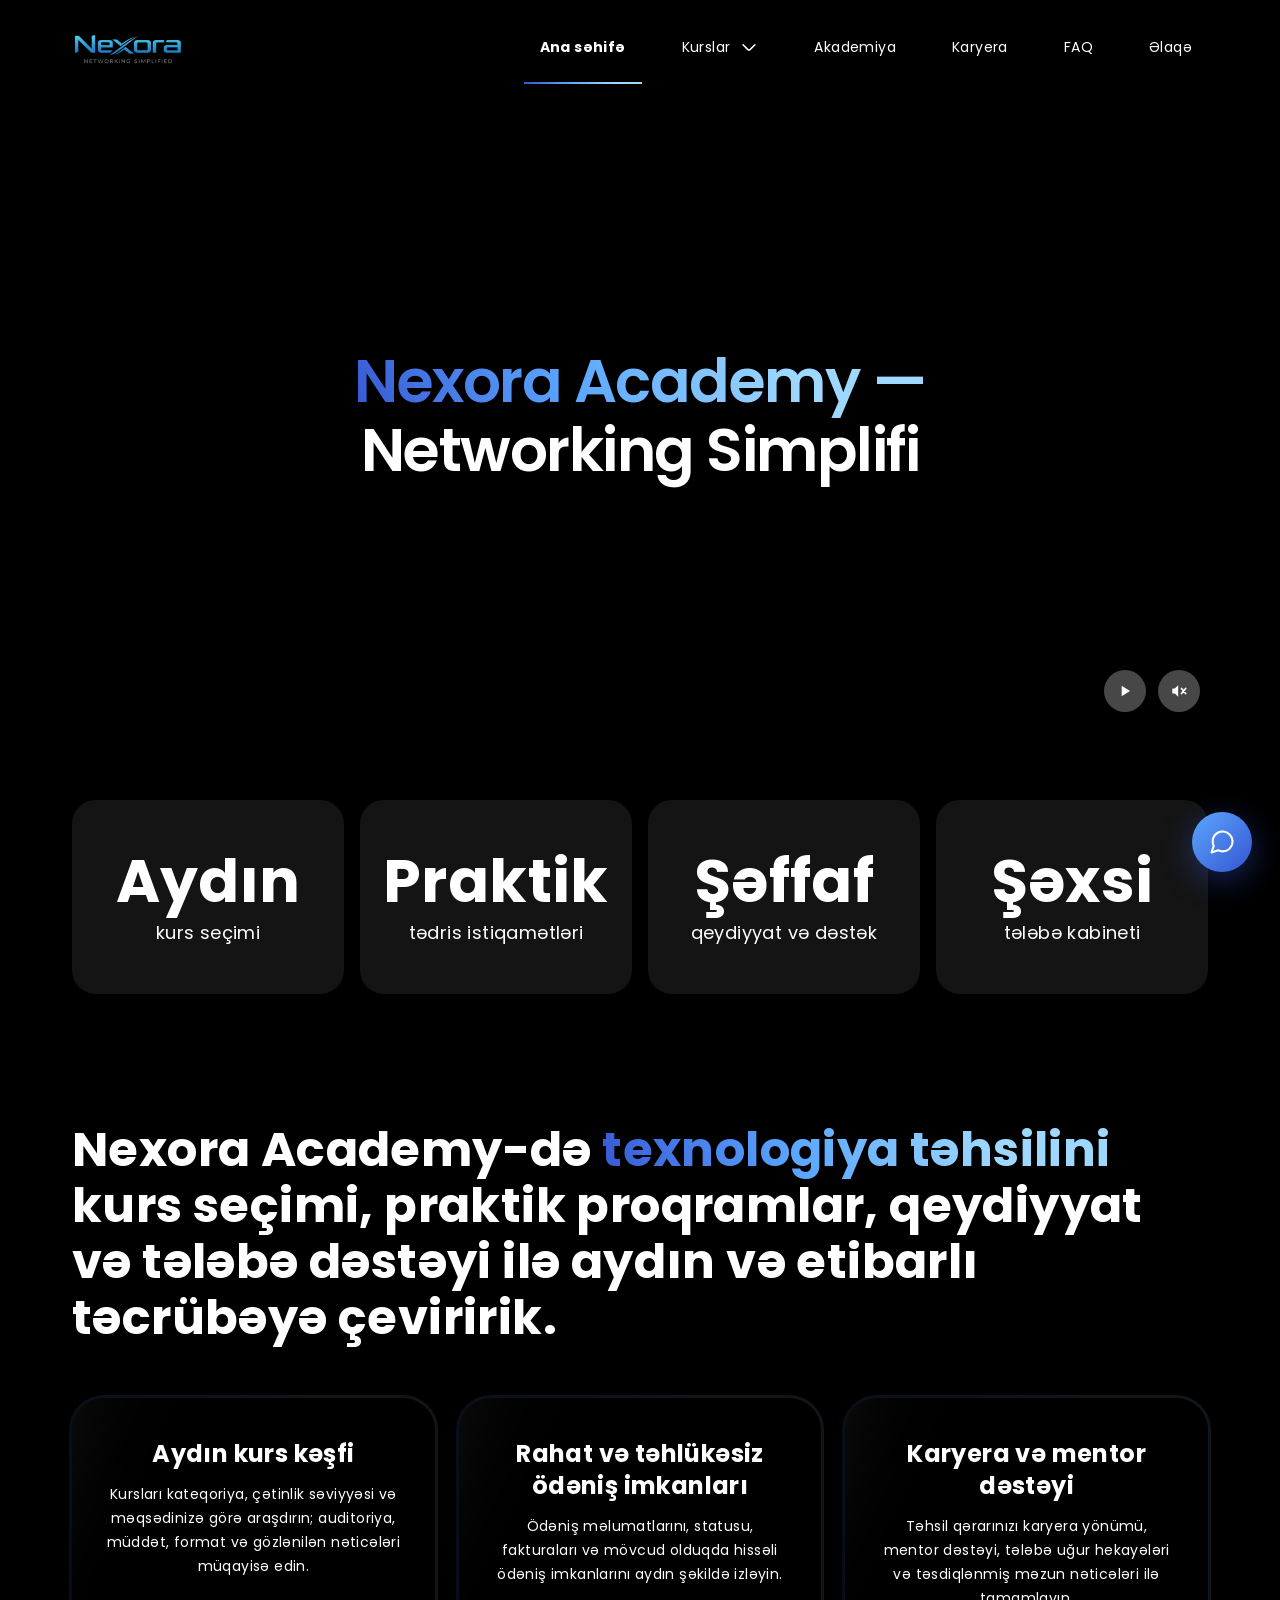
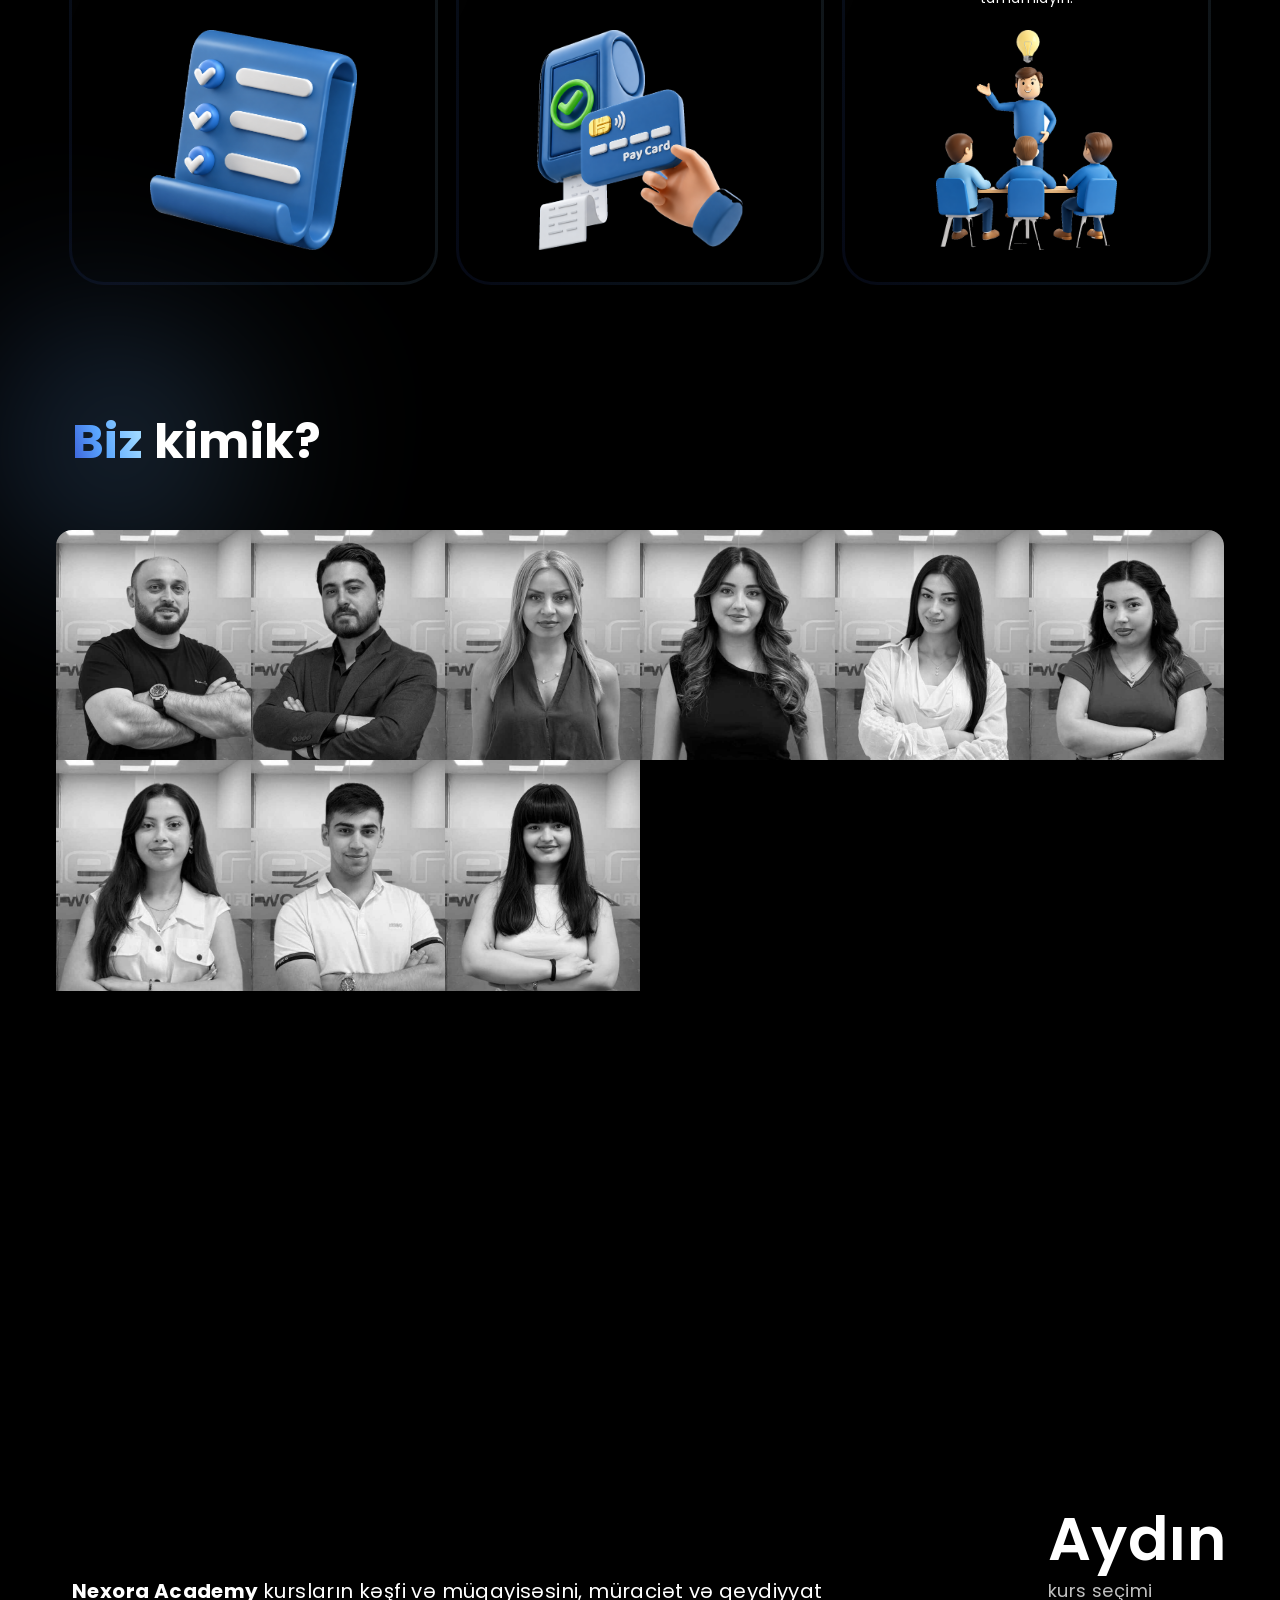
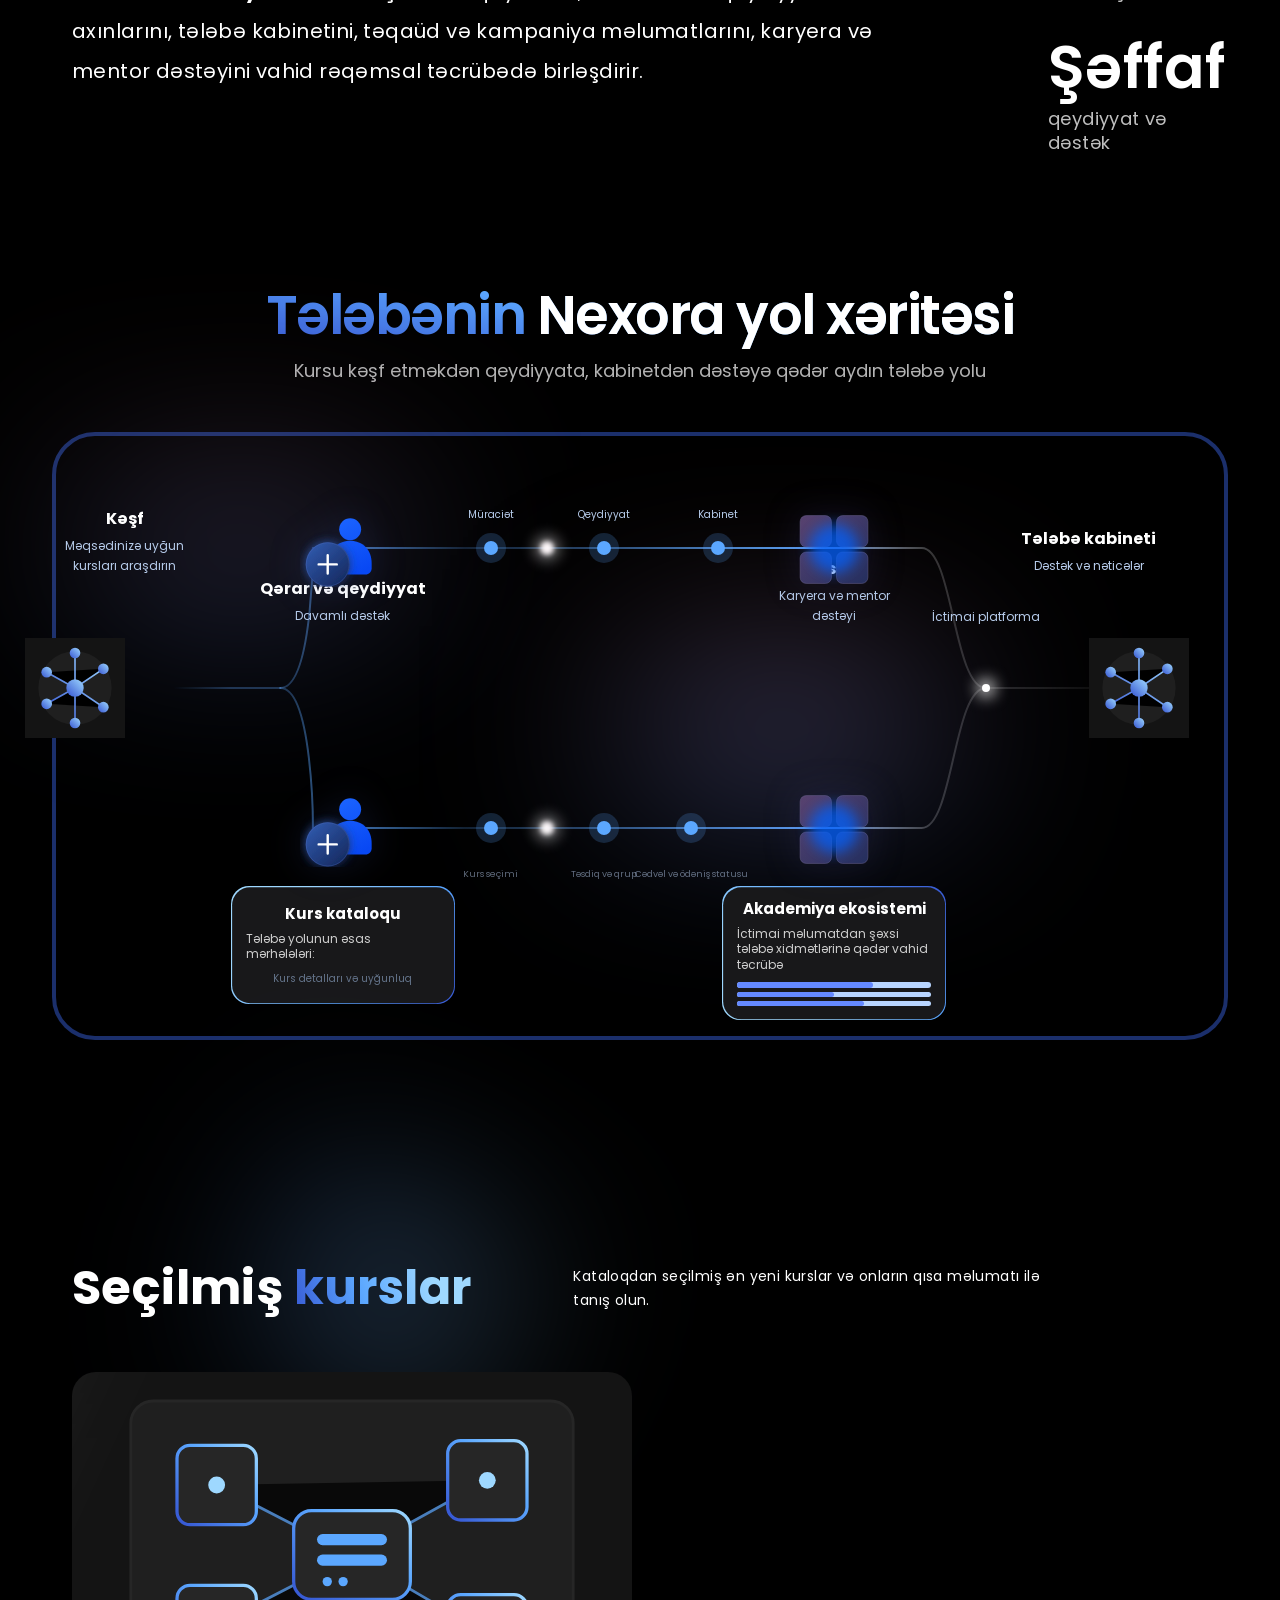
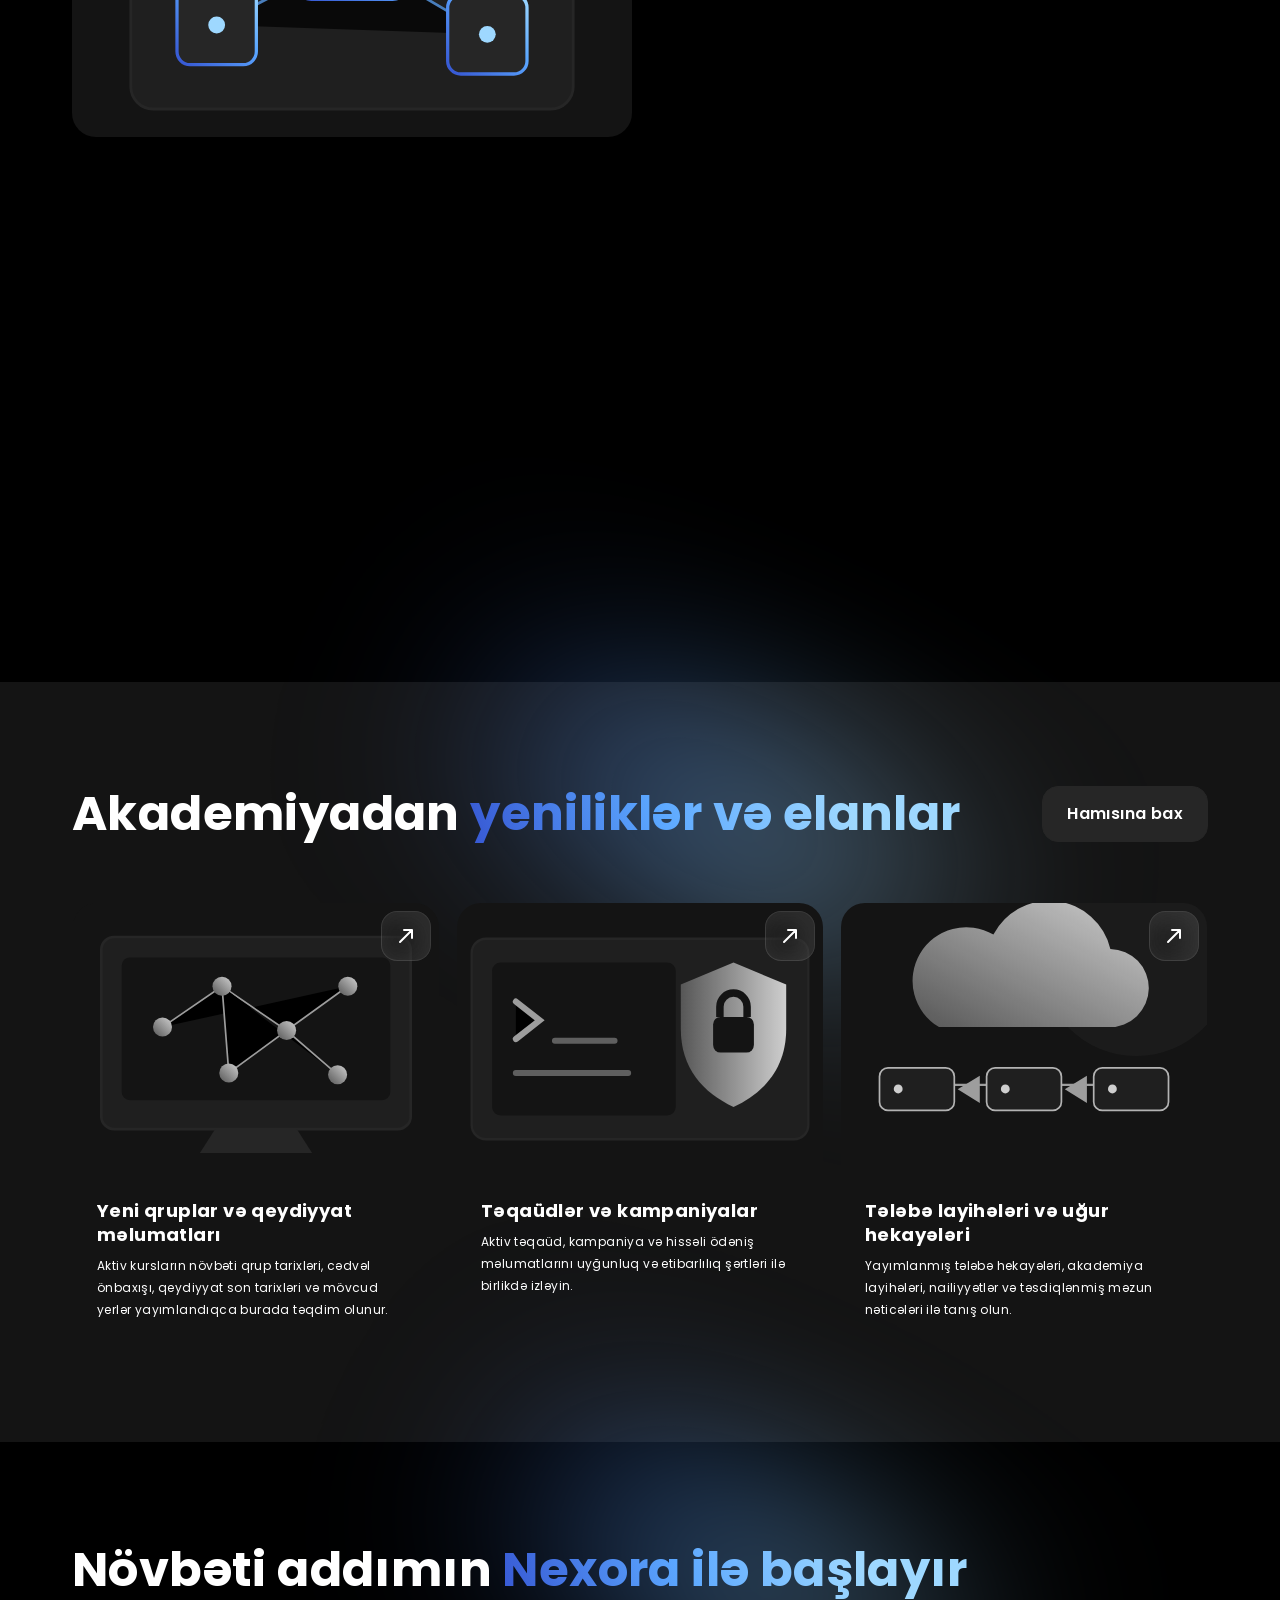
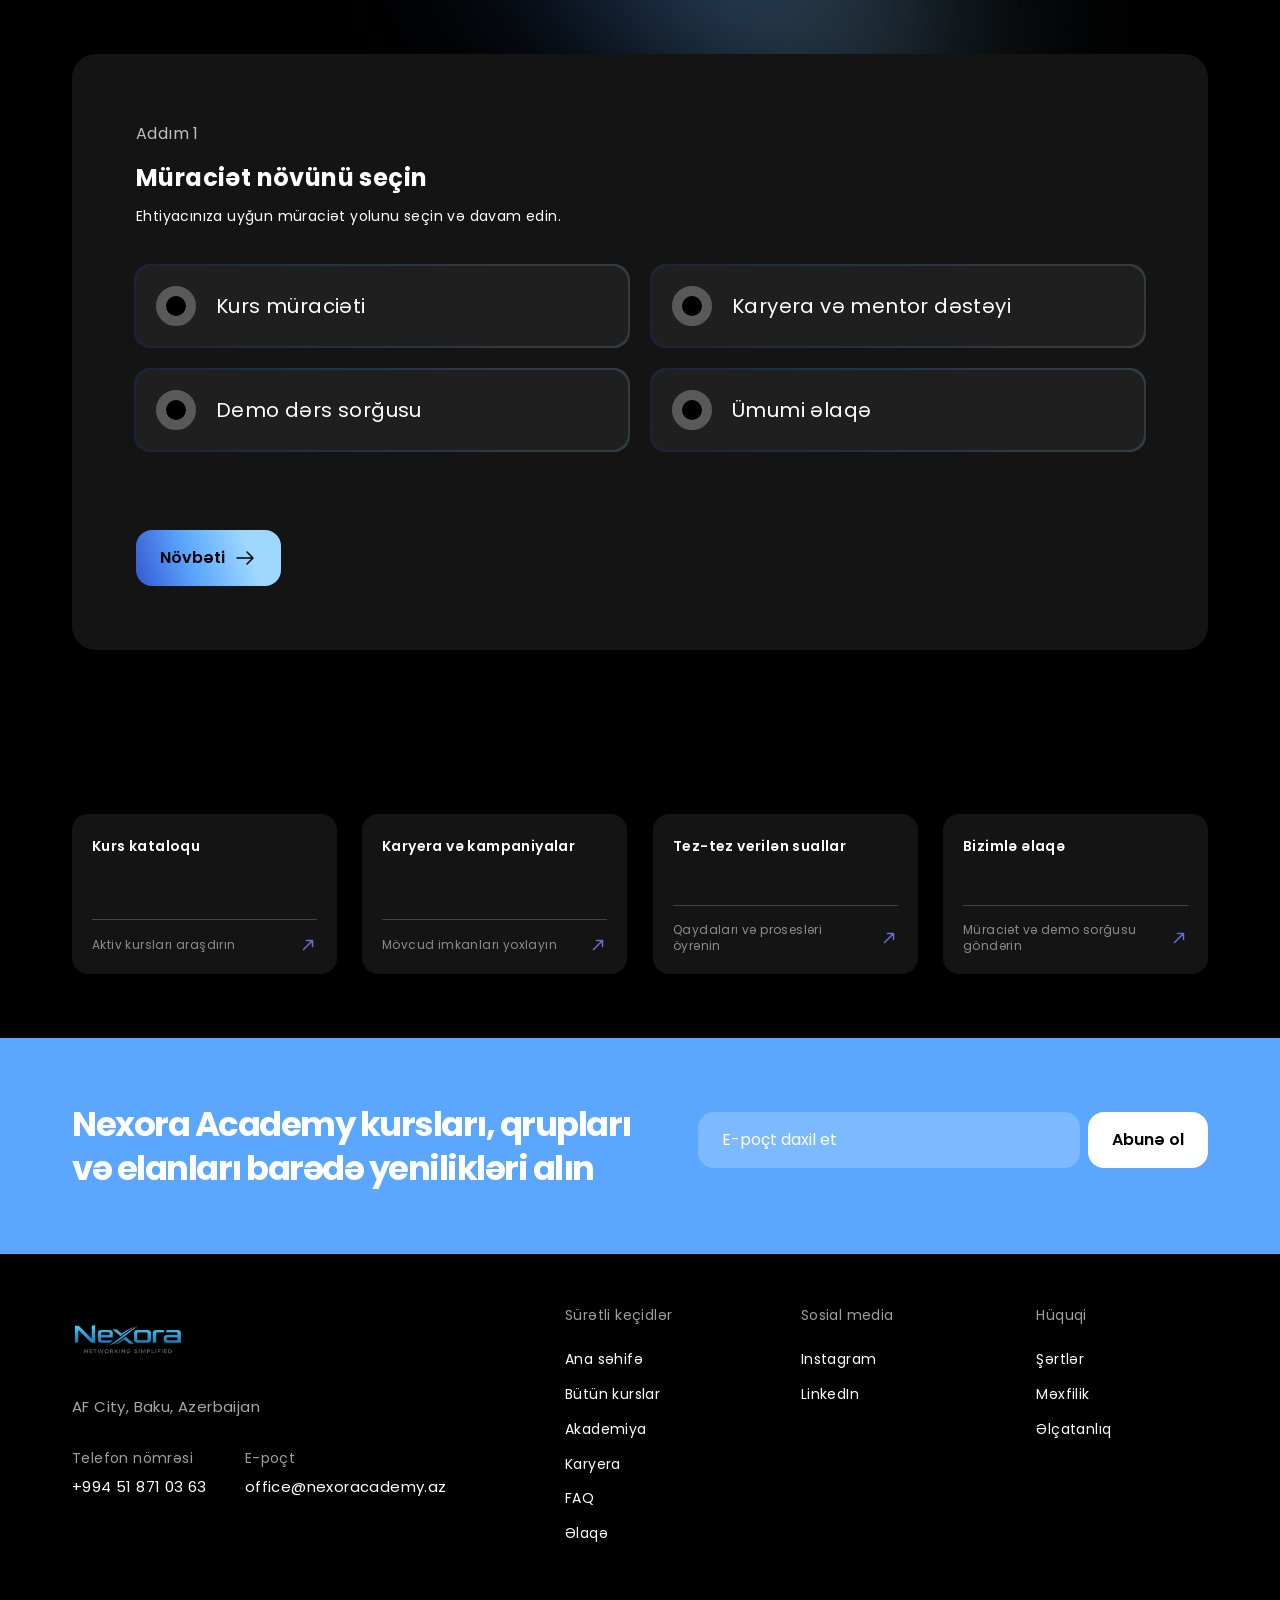
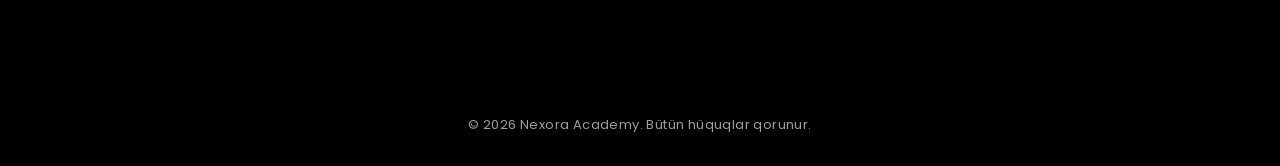
==== index.html @ b9732b47 "first push" ====
<!doctype html>
<html lang="az">
  <head>
    <link rel="preconnect" href="https://fonts.googleapis.com">
    <link rel="preconnect" href="https://fonts.gstatic.com" crossorigin>
    <link rel="icon" type="image/svg+xml" href="assets/logo.png">
    <meta charset="utf-8" />
    <meta name="viewport" content="width=device-width, initial-scale=1" />
    <meta name="description" content="" />
    <meta name="keywords" content="" />
    <title>Nexora Academy | Layihələr</title>
    <link rel="stylesheet" href="https://fonts.googleapis.com/css2?family=Poppins:wght@400;600;700;800;900&display=swap" />
    <link rel="stylesheet" href="style.css" />
    <script defer src="app.js"></script>
  </head>

  <body
    class="__variable_7fc4d2 antialiased"
    style="overflow: auto"
    data-page="home"
  >
    <noscript>Bu saytın işləməsi üçün JavaScript aktiv olmalıdır.</noscript>
    <div>
        <header class="Header_header__8yaFd">
        <div class="container">
        <div class="Header_header__content__5T2vO">
        <div class="Header_header__content__group__96cQG">
        <div class="Header_header__content__group__item__t0_4X">
        <a class="Header_header__logo__wY5vW" href="index.html">
        <img alt="Nexora Academy" data-nimg="1" decoding="async" height="52" loading="eager" src="assets/logo.png" style="color:transparent" width="107"/>
        </a>
        </div>
        </div>
        <div class="Header_header__content__group__96cQG">
        <div class="Header_header__content__group__item__t0_4X">
        <div class="Header_header__menu__QSH1x">
        <div class="Header_header__menu__body__cdNzt">
        <ul class="Header_header__menu__list__fvVyw">
        <li>
        <a class="Header_header__menu__link__i1AD1 Header_active__9DNVy" href="index.html">
        <span>
                      Ana səhifə
                     </span>
        </a>
        </li>
        <li>
        <div class="Header_header__menu__drowpdown__KnfZg">
        <a class="Header_header__menu__drowpdown__item__jIbqp" href="courses.html">
                      Bütün kurslar
                     </a>
        <a class="Header_header__menu__drowpdown__item__jIbqp" href="categories.html">Kurs kateqoriyaları</a>
        </div>
        <p class="Header_header__menu__link__i1AD1">
        <span>
                      Kurslar
                     </span>
        <span class="Header_header__menu__arrow__nvxph">
        <svg fill="none" height="18" viewbox="0 0 18 18" width="18" xmlns="http://www.w3.org/2000/svg">
        <path d="M14.9405 6.71252L10.0505 11.6025C9.47305 12.18 8.52805 12.18 7.95055 11.6025L3.06055 6.71252" stroke="white" stroke-linecap="round" stroke-linejoin="round" stroke-miterlimit="10" stroke-width="1.5">
        </path>
        </svg>
        </span>
        </p>
        </li>
        <li>
        <a class="Header_header__menu__link__i1AD1" href="academy.html">
        <span>
                      Akademiya
                     </span>
        </a>
        </li>
        <li>
        <a class="Header_header__menu__link__i1AD1" href="scholarships.html">
        <span>
                      Karyera
                     </span>
        </a>
        </li>
        <li>
        <a class="Header_header__menu__link__i1AD1" href="faq.html">
        <span>
                      FAQ
                     </span>
        </a>
        </li>
        <li>
        <a class="Header_header__menu__link__i1AD1" href="contact.html" rel="noopener noreferrer">
        <span>
                      Əlaqə
                     </span>
        </a>
        </li>
        
        </ul>
        </div>
        </div>
        <button class="ai-btn ai-btn--icon ai-btn--gray ai-btn--xs header__menu__btn d-lg-flex d-none" type="button">
        <svg class="" fill="none" height="24" viewbox="0 0 24 24" width="24" xmlns="http://www.w3.org/2000/svg">
        <path d="M22 8.27V4.23C22 2.64 21.36 2 19.77 2H15.73C14.14 2 13.5 2.64 13.5 4.23V8.27C13.5 9.86 14.14 10.5 15.73 10.5H19.77C21.36 10.5 22 9.86 22 8.27Z" stroke="white" stroke-linecap="round" stroke-linejoin="round" stroke-width="1.5">
        </path>
        <path d="M10.5 8.52V3.98C10.5 2.57 9.86 2 8.27 2H4.23C2.64 2 2 2.57 2 3.98V8.51C2 9.93 2.64 10.49 4.23 10.49H8.27C9.86 10.5 10.5 9.93 10.5 8.52Z" stroke="white" stroke-linecap="round" stroke-linejoin="round" stroke-width="1.5">
        </path>
        <path d="M10.5 19.77V15.73C10.5 14.14 9.86 13.5 8.27 13.5H4.23C2.64 13.5 2 14.14 2 15.73V19.77C2 21.36 2.64 22 4.23 22H8.27C9.86 22 10.5 21.36 10.5 19.77Z" stroke="white" stroke-linecap="round" stroke-linejoin="round" stroke-width="1.5">
        </path>
        <path d="M15 15.5H21" stroke="white" stroke-linecap="round" stroke-width="1.5">
        </path>
        <path d="M15 19.5H21" stroke="white" stroke-linecap="round" stroke-width="1.5">
        </path>
        </svg>
        </button>
        </div>
        </div>
        </div>
        </div>
        </header>
        <div class="HeaderMobile_header_mobile_menu__b38W_">
        <div class="HeaderMobile_header_mobile_menu__content__QXr0E">
        <div class="HeaderMobile_header_mobile_menu__title__N_ti5">
        <a class="HeaderMobile_header_mobile_menu__logo__V5ZUK" href="index.html">
        <img alt="Nexora Academy" data-nimg="1" decoding="async" height="52" loading="lazy" src="assets/logo.png" style="color:transparent" width="107"/>
        </a>
        <button class="ai-btn ai-btn--icon ai-btn--gray ai-btn--xs header__menu__btn d-lg-flex d-none" type="button">
        <svg class="" height="24" viewbox="0 0 24 24" width="24" xmlns="http://www.w3.org/2000/svg">
        <path d="M19.6108 6.39423C19.7449 6.26485 19.8519 6.11007 19.9255 5.93891C19.9991 5.76775 20.0379 5.58364 20.0396 5.39733C20.0413 5.21102 20.0059 5.02623 19.9354 4.85376C19.865 4.68128 19.7609 4.52456 19.6292 4.39275C19.4975 4.26094 19.3409 4.15668 19.1685 4.08604C18.996 4.01541 18.8113 3.97982 18.625 3.98135C18.4387 3.98288 18.2545 4.0215 18.0833 4.09496C17.9121 4.16842 17.7572 4.27524 17.6277 4.40919L12.0037 10.0313L6.38167 4.40919C6.25321 4.27133 6.09829 4.16076 5.92617 4.08407C5.75405 4.00737 5.56824 3.96614 5.37984 3.96281C5.19143 3.95949 5.00429 3.99415 4.82957 4.06472C4.65485 4.13529 4.49613 4.24033 4.36289 4.37358C4.22964 4.50682 4.1246 4.66553 4.05403 4.84025C3.98346 5.01498 3.9488 5.20212 3.95212 5.39053C3.95545 5.57893 3.99669 5.76474 4.07338 5.93686C4.15007 6.10898 4.26064 6.2639 4.39851 6.39236L10.0168 12.0163L4.39476 17.6384C4.14691 17.9044 4.01197 18.2562 4.01838 18.6197C4.0248 18.9832 4.17206 19.3301 4.42915 19.5871C4.68623 19.8442 5.03307 19.9915 5.39659 19.9979C5.76011 20.0043 6.11193 19.8694 6.37792 19.6215L12.0037 13.9995L17.6258 19.6234C17.8918 19.8713 18.2436 20.0062 18.6071 19.9998C18.9707 19.9934 19.3175 19.8461 19.5746 19.589C19.8317 19.3319 19.9789 18.9851 19.9854 18.6216C19.9918 18.2581 19.8568 17.9062 19.609 17.6402L13.9906 12.0163L19.6108 6.39423Z" fill="white">
        </path>
        </svg>
        </button>
        </div>
        <div class="HeaderMobile_header__menu__body__mobile__Qr4AK">
        <div class="HeaderMobile_menu__accordion__a4KMH">
        <div class="HeaderMobile_menu__accordion__item__lNOEz">
        <div class="HeaderMobile_menu__accordion__item__header__tKY8U">
        <a class="HeaderMobile_menu__accordion__item__header__title__m4g5z" href="index.html">
                  Ana səhifə
                 </a>
        </div>
        </div>
        <div class="HeaderMobile_divider__RUyAL">
        </div>
        <button class="HeaderMobile_menu__accordion__item__lNOEz" type="button">
        <div class="HeaderMobile_menu__accordion__item__header__tKY8U">
        <p class="HeaderMobile_menu__accordion__item__header__title__m4g5z">
                  Kurslar
                 </p>
        <span class="HeaderMobile_menu__accordion__item__header__icon__Zy71M">
        <svg class="" height="24" viewbox="0 0 24 24" width="24" xmlns="http://www.w3.org/2000/svg">
        <path clip-rule="evenodd" d="M16.631 11.1054C16.8673 11.3418 17.0001 11.6625 17.0001 11.9968C17.0001 12.3311 16.8673 12.6517 16.631 12.8882L9.49852 20.0206C9.38221 20.1411 9.24309 20.2371 9.08926 20.3032C8.93544 20.3693 8.76999 20.404 8.60258 20.4055C8.43517 20.407 8.26915 20.3751 8.1142 20.3117C7.95925 20.2483 7.81848 20.1546 7.7001 20.0363C7.58171 19.9179 7.48809 19.7771 7.4247 19.6222C7.3613 19.4672 7.3294 19.3012 7.33086 19.1338C7.33231 18.9664 7.36709 18.8009 7.43317 18.6471C7.49925 18.4933 7.5953 18.3541 7.71572 18.2378L13.9568 11.9968L7.71572 5.75574C7.48605 5.51795 7.35897 5.19946 7.36184 4.86888C7.36472 4.5383 7.49732 4.22207 7.73108 3.9883C7.96485 3.75454 8.28108 3.62194 8.61166 3.61907C8.94224 3.61619 9.26073 3.74328 9.49852 3.97294L16.631 11.1054Z" fill="white" fill-rule="evenodd">
        </path>
        </svg>
        </span>
        </div>
        <div class="HeaderMobile_menu__accordion__item__body__yE0mi">
        <a href="courses.html">
                  Bütün kurslar
                 </a>
        <a href="categories.html">Kurs kateqoriyaları</a>
        </div>
        </button>
        <div class="HeaderMobile_divider__RUyAL">
        </div>
        <div class="HeaderMobile_menu__accordion__item__lNOEz">
        <div class="HeaderMobile_menu__accordion__item__header__tKY8U">
        <a class="HeaderMobile_menu__accordion__item__header__title__m4g5z" href="academy.html">
                  Akademiya
                 </a>
        </div>
        </div>
        <div class="HeaderMobile_divider__RUyAL">
        </div>
        <div class="HeaderMobile_menu__accordion__item__lNOEz">
        <div class="HeaderMobile_menu__accordion__item__header__tKY8U">
        <a class="HeaderMobile_menu__accordion__item__header__title__m4g5z" href="scholarships.html">
                  Karyera
                 </a>
        </div>
        </div>
        <div class="HeaderMobile_divider__RUyAL">
        </div>
        <div class="HeaderMobile_menu__accordion__item__lNOEz">
        <div class="HeaderMobile_menu__accordion__item__header__tKY8U">
        <a class="HeaderMobile_menu__accordion__item__header__title__m4g5z" href="faq.html">
                  FAQ
                 </a>
        </div>
        </div>
        <div class="HeaderMobile_divider__RUyAL">
        </div>
        <div class="HeaderMobile_menu__accordion__item__lNOEz">
        <div class="HeaderMobile_menu__accordion__item__header__tKY8U">
        <a class="HeaderMobile_menu__accordion__item__header__title__m4g5z" href="contact.html" rel="noopener noreferrer">
                  Əlaqə
                 </a>
        </div>
        </div>
        <div class="HeaderMobile_divider__RUyAL">
        </div>
        
        </div>
        </div>
        <div class="HeaderMobile_header_mobile_menu__footer___wEiC">
        <ul class="SocialMediaList_socialList__BZJJ2">
        
        
        <li>
        <a href="privacy.html" rel="noopener noreferrer" target="_blank">
        <div>
        <svg class="" fill="white" height="16" viewbox="0 0 24 25" width="16" xmlns="http://www.w3.org/2000/svg">
        <rect fill="#454545" height="24" rx="5" width="24" y="0.0371094">
        </rect>
        <path d="M13.0281 2.00073C14.1535 2.00259 14.7238 2.00855 15.2166 2.02322L15.4107 2.02956C15.6349 2.03753 15.8561 2.04753 16.1228 2.06003C17.1869 2.1092 17.9128 2.27753 18.5503 2.52503C19.2094 2.7792 19.7661 3.12253 20.3219 3.67837C20.8769 4.2342 21.2203 4.79253 21.4753 5.45003C21.7219 6.0867 21.8903 6.81337 21.9403 7.87753C21.9522 8.1442 21.9618 8.3654 21.9697 8.58964L21.976 8.78373C21.9906 9.27647 21.9973 9.84686 21.9994 10.9723L22.0002 11.7179C22.0003 11.809 22.0003 11.903 22.0003 12L22.0002 12.2821L21.9996 13.0278C21.9977 14.1532 21.9918 14.7236 21.9771 15.2163L21.9707 15.4104C21.9628 15.6347 21.9528 15.8559 21.9403 16.1225C21.8911 17.1867 21.7219 17.9125 21.4753 18.55C21.2211 19.2092 20.8769 19.7659 20.3219 20.3217C19.7661 20.8767 19.2069 21.22 18.5503 21.475C17.9128 21.7217 17.1869 21.89 16.1228 21.94C15.8561 21.9519 15.6349 21.9616 15.4107 21.9694L15.2166 21.9757C14.7238 21.9904 14.1535 21.997 13.0281 21.9992L12.2824 22C12.1913 22 12.0973 22 12.0003 22L11.7182 22L10.9725 21.9993C9.8471 21.9975 9.27672 21.9915 8.78397 21.9768L8.58989 21.9705C8.36564 21.9625 8.14444 21.9525 7.87778 21.94C6.81361 21.8909 6.08861 21.7217 5.45028 21.475C4.79194 21.2209 4.23444 20.8767 3.67861 20.3217C3.12278 19.7659 2.78028 19.2067 2.52528 18.55C2.27778 17.9125 2.11028 17.1867 2.06028 16.1225C2.0484 15.8559 2.03871 15.6347 2.03086 15.4104L2.02457 15.2163C2.00994 14.7236 2.00327 14.1532 2.00111 13.0278L2.00098 10.9723C2.00284 9.84686 2.00879 9.27647 2.02346 8.78373L2.02981 8.58964C2.03778 8.3654 2.04778 8.1442 2.06028 7.87753C2.10944 6.81253 2.27778 6.08753 2.52528 5.45003C2.77944 4.7917 3.12278 4.2342 3.67861 3.67837C4.23444 3.12253 4.79278 2.78003 5.45028 2.52503C6.08778 2.27753 6.81278 2.11003 7.87778 2.06003C8.14444 2.04816 8.36564 2.03847 8.58989 2.03062L8.78397 2.02433C9.27672 2.00969 9.8471 2.00302 10.9725 2.00086L13.0281 2.00073ZM12.0003 7.00003C9.23738 7.00003 7.00028 9.23956 7.00028 12C7.00028 14.7629 9.23981 17 12.0003 17C14.7632 17 17.0003 14.7605 17.0003 12C17.0003 9.23713 14.7607 7.00003 12.0003 7.00003ZM12.0003 9.00003C13.6572 9.00003 15.0003 10.3427 15.0003 12C15.0003 13.6569 13.6576 15 12.0003 15C10.3434 15 9.00028 13.6574 9.00028 12C9.00028 10.3431 10.3429 9.00003 12.0003 9.00003ZM17.2503 5.50003C16.561 5.50003 16.0003 6.05994 16.0003 6.74918C16.0003 7.43843 16.5602 7.9992 17.2503 7.9992C17.9395 7.9992 18.5003 7.4393 18.5003 6.74918C18.5003 6.05994 17.9386 5.49917 17.2503 5.50003Z">
        </path>
        </svg>
        </div>
        <span>
                  Məxfilik
                 </span>
        </a>
        </li>
        <li>
        <a href="terms.html" rel="noopener noreferrer" target="_blank">
        <div>
        <svg class="" fill="white" height="16" viewbox="0 0 24 24" width="16" xmlns="http://www.w3.org/2000/svg">
        <rect fill="#454545" height="24" rx="5" width="24" y="0.0371094">
        </rect>
        <path d="M6.94048 4.99993C6.94011 5.81424 6.44608 6.54702 5.69134 6.85273C4.9366 7.15845 4.07187 6.97605 3.5049 6.39155C2.93793 5.80704 2.78195 4.93715 3.1105 4.19207C3.43906 3.44699 4.18654 2.9755 5.00048 2.99993C6.08155 3.03238 6.94097 3.91837 6.94048 4.99993ZM7.00048 8.47993H3.00048V20.9999H7.00048V8.47993ZM13.3205 8.47993H9.34048V20.9999H13.2805V14.4299C13.2805 10.7699 18.0505 10.4299 18.0505 14.4299V20.9999H22.0005V13.0699C22.0005 6.89993 14.9405 7.12993 13.2805 10.1599L13.3205 8.47993Z">
        </path>
        </svg>
        </div>
        <span>
                  Şərtlər
                 </span>
        </a>
        </li>
        <li>
        <a href="accessibility.html" rel="noopener noreferrer" target="_blank">
        <div>
        <svg class="" fill="white" height="16" viewbox="0 0 24 24" width="16" xmlns="http://www.w3.org/2000/svg">
        <rect fill="#454545" height="24" rx="5" width="24">
        </rect>
        <path d="M12.2439 4C12.778 4.00294 14.1143 4.01586 15.5341 4.07273L16.0375 4.09468C17.467 4.16236 18.8953 4.27798 19.6037 4.4755C20.5486 4.74095 21.2913 5.5155 21.5423 6.49732C21.942 8.05641 21.992 11.0994 21.9982 11.8358L21.9991 11.9884V12.0099L21.9982 12.1625C21.992 12.8989 21.942 15.9419 21.5423 17.501C21.2878 18.4864 20.5451 19.261 19.6037 19.5228C18.8953 19.7203 17.467 19.8359 16.0375 19.9036L15.5341 19.9255C14.1143 19.9824 12.778 19.9953 12.2439 19.9983L12.0095 19.9991H11.9887L11.7545 19.9983C10.6241 19.9921 5.89772 19.941 4.39451 19.5228C3.4496 19.2573 2.70692 18.4828 2.45587 17.501C2.0562 15.9419 2.00624 12.8989 2 12.1625V11.8358C2.00624 11.0994 2.0562 8.05641 2.45587 6.49732C2.7104 5.51186 3.45308 4.73732 4.39451 4.4755C5.89772 4.05723 10.6241 4.00622 11.7545 4H12.2439ZM9.99911 8.49914V15.4991L15.9991 11.9991L9.99911 8.49914Z" fill="white">
        </path>
        </svg>
        </div>
        <span>
                  Əlçatanlıq
                 </span>
        </a>
        </li>
        </ul>
        </div>
        </div>
        </div>
        </div>
        <!--$-->
      <main>
        <section class="HeroSection_heroSection__FTiId">
          <div class="container-fluid">
            <div class="">
              <div class="HeroSection_aiWelcome__UeQ8P">
                <div class="HeroSection_media__N5B1Y">
                  <video
                    autoplay=""
                    class="HeroSection_video__GVdk5"
                    loop=""
                    muted=""
                    playsinline=""
                    preload="metadata"
                  >
                    <source src="assets/heroVideo.mp4" type="video/mp4" />
                  </video>
                  <div class="HeroSection_overlay__BP4PJ"></div>
                  <div class="HeroSection_controls__baKtU">
                    <button
                      aria-label="oynat / dayandır"
                      class="HeroSection_controlsItem__LHLpm"
                      data-hero-control="playback"
                      type="button"
                    >
                      <svg class="" fill="#000000" viewbox="0 0 24 24">
                        <path
                          d="M8 5V19M16 5V19"
                          stroke="white"
                          stroke-linecap="round"
                          stroke-width="2"
                        ></path>
                      </svg>
                    </button>
                    <button
                      aria-label="səsi aç / səsi bağla"
                      class="HeroSection_controlsItem__LHLpm"
                      data-hero-control="sound"
                      type="button"
                    >
                      <svg
                        class=""
                        height="20"
                        viewbox="0 0 20 20"
                        width="20"
                        xmlns="http://www.w3.org/2000/svg"
                      >
                        <path
                          d="M15 13.9584C14.8667 13.9584 14.7416 13.9167 14.625 13.8334C14.35 13.625 14.2917 13.2334 14.5 12.9584C15.55 11.5584 15.775 9.70002 15.1 8.09169C14.9667 7.77502 15.1167 7.40835 15.4333 7.27502C15.75 7.14169 16.1166 7.29169 16.25 7.60835C17.1 9.62502 16.8083 11.9667 15.5 13.7167C15.375 13.875 15.1916 13.9584 15 13.9584Z"
                          fill="white"
                        ></path>
                        <path
                          d="M16.525 16.0417C16.3917 16.0417 16.2667 16 16.15 15.9167C15.875 15.7083 15.8167 15.3167 16.025 15.0417C17.8083 12.6666 18.2 9.48332 17.05 6.74165C16.9167 6.42498 17.0667 6.05832 17.3833 5.92498C17.7 5.79165 18.0667 5.94165 18.2 6.25832C19.525 9.40832 19.075 13.0583 17.025 15.7917C16.9083 15.9583 16.7167 16.0417 16.525 16.0417Z"
                          fill="white"
                        ></path>
                        <path
                          d="M11.7 10.8C12.225 10.275 13.125 10.65 13.125 11.3917V13.8333C13.125 15.2667 12.6083 16.3417 11.6833 16.8583C11.3083 17.0667 10.8917 17.1667 10.4583 17.1667C9.79165 17.1667 9.07498 16.9417 8.34165 16.4833L7.80832 16.15C7.35832 15.8667 7.28332 15.2333 7.65832 14.8583L11.7 10.8Z"
                          fill="white"
                        ></path>
                        <path
                          d="M18.1417 1.85834C17.8917 1.60834 17.4834 1.60834 17.2334 1.85834L13.1084 5.98334C13.0584 4.65 12.5584 3.65 11.675 3.15834C10.7417 2.64167 9.55002 2.775 8.33335 3.53334L5.90835 5.05C5.74169 5.15 5.55002 5.20834 5.35835 5.20834H4.58335H4.16669C2.15002 5.20834 1.04169 6.31667 1.04169 8.33334V11.6667C1.04169 13.6833 2.15002 14.7917 4.16669 14.7917H4.30002L1.85002 17.2417C1.60002 17.4917 1.60002 17.9 1.85002 18.15C1.98335 18.2667 2.14169 18.3333 2.30835 18.3333C2.47502 18.3333 2.63335 18.2667 2.75835 18.1417L18.1417 2.75834C18.4 2.50834 18.4 2.10834 18.1417 1.85834Z"
                          fill="white"
                        ></path>
                      </svg>
                    </button>
                  </div>
                </div>
                <div class="HeroSection_content__06Wsp">
                  <h1 class="HeroSection_content__title__Wr5gI">
                    <span> Nexora Academy — </span>
                    <span> Networking Simplified </span>
                  </h1>
                </div>
              </div>
            </div>
          </div>
        </section>
        <section class="section section--stats">
          <div class="container">
            <div class="section__content">
              <div class="section__body">
                <div class="StatisticSection_ai-stats__vVDkK">
                  <div class="StatisticSection_ai-stats__item__npZK5">
                    <div
                      class="StatisticSection_ai-stats__item__content__UncaO"
                    >
                      <span
                        class="StatisticSection_ai-stats__item__count__lVNUN"
                      >
                        Aydın
                      </span>
                      <span
                        class="StatisticSection_ai-stats__item__title__fZWwK"
                      >
                        kurs seçimi
                      </span>
                    </div>
                  </div>
                  <div class="StatisticSection_ai-stats__item__npZK5">
                    <div
                      class="StatisticSection_ai-stats__item__content__UncaO"
                    >
                      <span
                        class="StatisticSection_ai-stats__item__count__lVNUN"
                      >
                        Praktik
                      </span>
                      <span
                        class="StatisticSection_ai-stats__item__title__fZWwK"
                      >
                        tədris istiqamətləri
                      </span>
                    </div>
                  </div>
                  <div class="StatisticSection_ai-stats__item__npZK5">
                    <div
                      class="StatisticSection_ai-stats__item__content__UncaO"
                    >
                      <span
                        class="StatisticSection_ai-stats__item__count__lVNUN"
                      >
                        Şəffaf
                      </span>
                      <span
                        class="StatisticSection_ai-stats__item__title__fZWwK"
                      >
                        qeydiyyat və dəstək
                      </span>
                    </div>
                  </div>
                  <div class="StatisticSection_ai-stats__item__npZK5">
                    <div
                      class="StatisticSection_ai-stats__item__content__UncaO"
                    >
                      <span
                        class="StatisticSection_ai-stats__item__count__lVNUN"
                      >
                        Şəxsi
                      </span>
                      <span
                        class="StatisticSection_ai-stats__item__title__fZWwK"
                      >
                        tələbə kabineti
                      </span>
                    </div>
                  </div>
                </div>
              </div>
            </div>
          </div>
        </section>
        <section class="section section--work">
          <div class="container">
            <div class="section__content">
              <div class="section__header">
                <div class="section__header__content">
                  <h2 class="section__header__title">
                    Nexora Academy-də
                    <span class="ai-highlight"> texnologiya təhsilini </span>
                    kurs seçimi, praktik proqramlar, qeydiyyat və tələbə dəstəyi ilə aydın və etibarlı təcrübəyə çeviririk.
                  </h2>
                </div>
              </div>
              <div class="section__body">
                <div class="ServiceSection_ai-work__a4zHS">
                  <div class="ServiceCard_ai-work__item__kr3PC">
                    <div class="ServiceCard_ai-work__item__container__rQLXB">
                      <div class="ServiceCard_ai-work__item__content__TI5Jo">
                        <h3 class="ServiceCard_ai-work__item__title__tS4N3">
                          Aydın kurs kəşfi
                        </h3>
                        <p class="ServiceCard_ai-work__item__desc__EbU_G">
                          Kursları kateqoriya, çətinlik səviyyəsi və məqsədinizə görə araşdırın; auditoriya, müddət, format və gözlənilən nəticələri müqayisə edin.
                        </p>
                      </div>
                      <div class="ServiceCard_ai-work__item__icon__LyUAf">
                        <img
                          alt="Aydın kurs kəşfi"
                          class="ServiceCard_ai-work__item__icon__LyUAf"
                          data-nimg="1"
                          decoding="async"
                          height="220"
                          loading="lazy"
                          src="assets/home/home-aydin-kurs-kesfi.png"
                          style="color: transparent"
                          width="220"
                        />
                      </div>
                    </div>
                  </div>
                  <div class="ServiceCard_ai-work__item__kr3PC">
                    <div class="ServiceCard_ai-work__item__container__rQLXB">
                      <div class="ServiceCard_ai-work__item__content__TI5Jo">
                        <h3 class="ServiceCard_ai-work__item__title__tS4N3">
                          Rahat və təhlükəsiz ödəniş imkanları
                        </h3>
                        <p class="ServiceCard_ai-work__item__desc__EbU_G">
                          Ödəniş məlumatlarını, statusu, fakturaları və mövcud olduqda hissəli ödəniş imkanlarını aydın şəkildə izləyin.
                        </p>
                      </div>
                      <div class="ServiceCard_ai-work__item__icon__LyUAf">
                        <img
                          alt="Rahat və təhlükəsiz ödəniş imkanları"
                          class="ServiceCard_ai-work__item__icon__LyUAf"
                          data-nimg="1"
                          decoding="async"
                          height="220"
                          loading="lazy"
                          src="assets/home/home-praktik-proqramlar.png"
                          style="color: transparent"
                          width="220"
                        />
                      </div>
                    </div>
                  </div>
                  <div class="ServiceCard_ai-work__item__kr3PC">
                    <div class="ServiceCard_ai-work__item__container__rQLXB">
                      <div class="ServiceCard_ai-work__item__content__TI5Jo">
                        <h3 class="ServiceCard_ai-work__item__title__tS4N3">
                          Karyera və mentor dəstəyi
                        </h3>
                        <p class="ServiceCard_ai-work__item__desc__EbU_G">
                          Təhsil qərarınızı karyera yönümü, mentor dəstəyi, tələbə uğur hekayələri və təsdiqlənmiş məzun nəticələri ilə tamamlayın.
                        </p>
                      </div>
                      <div class="ServiceCard_ai-work__item__icon__LyUAf">
                        <img
                          alt="Karyera və mentor dəstəyi"
                          class="ServiceCard_ai-work__item__icon__LyUAf"
                          data-nimg="1"
                          decoding="async"
                          height="220"
                          loading="lazy"
                          src="assets/home/home-karyera-mentor.png"
                          style="color: transparent"
                          width="220"
                        />
                      </div>
                    </div>
                  </div>
                </div>
              </div>
            </div>
          </div>
        </section>
        <section class="section section--who-we-are">
          <div class="section__content">
            <div class="container">
              <div class="section__header">
                <div class="section__header__content">
                  <h2 class="section__header__title">
                    <span class="ai-highlight ai-highlight--glow"> Biz </span>
                    kimik?
                  </h2>
                </div>
              </div>
            </div>
            <div class="section__body">
              <div class="WhoWeAreSection_ai-who-we-are__RntE7">
                <div class="container-fluid">
                  <div class="WhoWeAreSection_ai-who-we-are__media__8Q9wL team-grid-preserve-original-size">
                    <div
                      class="WhoWeAreSection_ai-who-we-are__media__image__cNM9o"
                    >
                      <img
                        alt="Asim Namazov — Təsisçi, təlimçi | Nexora Academy"
                        data-nimg="1"
                        decoding="async"
                        height="400"
                        loading="lazy"
                        src="assets/nexora-portraits/nexora-team-01.jpg"
                        style="color: transparent"
                        width="400"
                      />
                      <div
                        class="WhoWeAreSection_ai-who-we-are__media__image__info__mYOIx"
                      >
                        <span> Asim Namazov </span>
                        <span> Təsisçi, təlimçi </span>
                      </div>
                    </div><div
                      class="WhoWeAreSection_ai-who-we-are__media__image__cNM9o"
                    >
                      <img
                        alt="Novruz Bəhramov — Təlimçi | Nexora Academy"
                        data-nimg="1"
                        decoding="async"
                        height="400"
                        loading="lazy"
                        src="assets/nexora-portraits/nexora-team-02.jpg"
                        style="color: transparent"
                        width="400"
                      />
                      <div
                        class="WhoWeAreSection_ai-who-we-are__media__image__info__mYOIx"
                      >
                        <span> Novruz Bəhramov </span>
                        <span> Təlimçi </span>
                      </div>
                    </div>
                    <div
                      class="WhoWeAreSection_ai-who-we-are__media__image__cNM9o"
                    >
                      <img
                        alt="Xalidə Həsənova — Mentor | Nexora Academy"
                        data-nimg="1"
                        decoding="async"
                        height="400"
                        loading="lazy"
                        src="assets/nexora-portraits/nexora-team-03.jpg"
                        style="color: transparent"
                        width="400"
                      />
                      <div
                        class="WhoWeAreSection_ai-who-we-are__media__image__info__mYOIx"
                      >
                        <span> Xalidə Həsənova </span>
                        <span> Mentor </span>
                      </div>
                    </div><div
                      class="WhoWeAreSection_ai-who-we-are__media__image__cNM9o"
                    >
                      <img
                        alt="Ayşə Qəhrəmanova — Mentor | Nexora Academy"
                        data-nimg="1"
                        decoding="async"
                        height="400"
                        loading="lazy"
                        src="assets/nexora-portraits/nexora-team-04.jpg"
                        style="color: transparent"
                        width="400"
                      />
                      <div
                        class="WhoWeAreSection_ai-who-we-are__media__image__info__mYOIx"
                      >
                        <span> Ayşə Qəhrəmanova </span>
                        <span> Mentor </span>
                      </div>
                    </div>
                    <div
                      class="WhoWeAreSection_ai-who-we-are__media__image__cNM9o"
                    >
                      <img
                        alt="Zeynəb Bahramova — Menecer | Nexora Academy"
                        data-nimg="1"
                        decoding="async"
                        height="400"
                        loading="lazy"
                        src="assets/nexora-portraits/nexora-team-05.jpg"
                        style="color: transparent"
                        width="400"
                      />
                      <div
                        class="WhoWeAreSection_ai-who-we-are__media__image__info__mYOIx"
                      >
                        <span> Zeynəb Bahramova </span>
                        <span> Menecer </span>
                      </div>
                    </div>
                    <div
                      class="WhoWeAreSection_ai-who-we-are__media__image__cNM9o"
                    >
                      <img
                        alt="Ləman Kərimova — Mentor | Nexora Academy"
                        data-nimg="1"
                        decoding="async"
                        height="400"
                        loading="lazy"
                        src="assets/nexora-portraits/nexora-team-06.jpg"
                        style="color: transparent"
                        width="400"
                      />
                      <div
                        class="WhoWeAreSection_ai-who-we-are__media__image__info__mYOIx"
                      >
                        <span> Ləman Kərimova </span>
                        <span> Mentor </span>
                      </div>
                    </div>
                    <div
                      class="WhoWeAreSection_ai-who-we-are__media__image__cNM9o"
                    >
                      <img
                        alt="Nəzrin Şərbətli — Təcrübəçi | Nexora Academy"
                        data-nimg="1"
                        decoding="async"
                        height="400"
                        loading="lazy"
                        src="assets/nexora-portraits/nexora-team-07.jpg"
                        style="color: transparent"
                        width="400"
                      />
                      <div
                        class="WhoWeAreSection_ai-who-we-are__media__image__info__mYOIx"
                      >
                        <span> Nəzrin Şərbətli </span>
                        <span> Təcrübəçi </span>
                      </div>
                    </div>
                    <div
                      class="WhoWeAreSection_ai-who-we-are__media__image__cNM9o"
                    >
                      <img
                        alt="Nihad Rəsulov — Backend mühəndisi | Nexora Academy"
                        data-nimg="1"
                        decoding="async"
                        height="400"
                        loading="lazy"
                        src="assets/nexora-portraits/nexora-team-08.jpg"
                        style="color: transparent"
                        width="400"
                      />
                      <div
                        class="WhoWeAreSection_ai-who-we-are__media__image__info__mYOIx"
                      >
                        <span> Nihad Rəsulov </span>
                        <span> Backend mühəndisi </span>
                      </div>
                    </div>
                    <div
                      class="WhoWeAreSection_ai-who-we-are__media__image__cNM9o"
                    >
                      <img
                        alt="Zəhra Eldarova — Təcrübəçi | Nexora Academy"
                        data-nimg="1"
                        decoding="async"
                        height="400"
                        loading="lazy"
                        src="assets/nexora-portraits/nexora-team-09.jpg"
                        style="color: transparent"
                        width="400"
                      />
                      <div
                        class="WhoWeAreSection_ai-who-we-are__media__image__info__mYOIx"
                      >
                        <span> Zəhra Eldarova </span>
                        <span> Təcrübəçi </span>
                      </div>
                    </div>
                    <div
                      class="WhoWeAreSection_ai-who-we-are__media__image__cNM9o"
                    >
                      <img
                        alt="Yusif İsmayılzadə — Süni İntellekt mühəndisi | Nexora Academy"
                        data-nimg="1"
                        decoding="async"
                        height="400"
                        loading="lazy"
                        src="assets/nexora-portraits/nexora-team-10.jpg"
                        style="color: transparent"
                        width="400"
                      />
                      <div
                        class="WhoWeAreSection_ai-who-we-are__media__image__info__mYOIx"
                      >
                        <span> Yusif İsmayılzadə </span>
                        <span> Süni İntellekt mühəndisi </span>
                      </div>
                    </div>
                    
                    <div
                      class="WhoWeAreSection_ai-who-we-are__media__image__cNM9o"
                    >
                      <img
                        alt="Nəcabət Sofiyeva — Təcrübəçi | Nexora Academy"
                        data-nimg="1"
                        decoding="async"
                        height="400"
                        loading="lazy"
                        src="assets/nexora-portraits/nexora-team-12.jpg"
                        style="color: transparent"
                        width="400"
                      />
                      <div
                        class="WhoWeAreSection_ai-who-we-are__media__image__info__mYOIx"
                      >
                        <span> Nəcabət Sofiyeva </span>
                        <span> Təcrübəçi </span>
                      </div>
                    </div>
                    <div
                      class="WhoWeAreSection_ai-who-we-are__media__image__cNM9o"
                    >
                      <img
                        alt="Murad Şirinov — UX:UI dizayner | Nexora Academy"
                        data-nimg="1"
                        decoding="async"
                        height="400"
                        loading="lazy"
                        src="assets/nexora-portraits/nexora-team-13.jpg"
                        style="color: transparent"
                        width="400"
                      />
                      <div
                        class="WhoWeAreSection_ai-who-we-are__media__image__info__mYOIx"
                      >
                        <span> Murad Şirinov </span>
                        <span> UX:UI dizayner </span>
                      </div>
                    </div>
                    <div
                      class="WhoWeAreSection_ai-who-we-are__media__image__cNM9o"
                    >
                      <img
                        alt="Yaqub Abdullayev — Devops mühəndisi | Nexora Academy"
                        data-nimg="1"
                        decoding="async"
                        height="400"
                        loading="lazy"
                        src="assets/nexora-portraits/nexora-team-14.jpg"
                        style="color: transparent"
                        width="400"
                      />
                      <div
                        class="WhoWeAreSection_ai-who-we-are__media__image__info__mYOIx"
                      >
                        <span> Yaqub Abdullayev </span>
                        <span> Devops mühəndisi </span>
                      </div>
                    </div>
                    <div
                      class="WhoWeAreSection_ai-who-we-are__media__image__cNM9o"
                    >
                      <img
                        alt="Fikrət Qurbanov — Frontend mühəndisi | Nexora Academy"
                        data-nimg="1"
                        decoding="async"
                        height="400"
                        loading="lazy"
                        src="assets/nexora-portraits/nexora-team-15.jpg"
                        style="color: transparent"
                        width="400"
                      />
                      <div
                        class="WhoWeAreSection_ai-who-we-are__media__image__info__mYOIx"
                      >
                        <span> Fikrət Qurbanov </span>
                        <span> Frontend mühəndisi </span>
                      </div>
                    </div>
                    <div
                      class="WhoWeAreSection_ai-who-we-are__media__image__cNM9o"
                    >
                      <img
                        alt="Məhəmməd Verdiyev — Süni İntellekt mühəndisi | Nexora Academy"
                        data-nimg="1"
                        decoding="async"
                        height="400"
                        loading="lazy"
                        src="assets/nexora-portraits/nexora-team-16.jpg"
                        style="color: transparent"
                        width="400"
                      />
                      <div
                        class="WhoWeAreSection_ai-who-we-are__media__image__info__mYOIx"
                      >
                        <span> Məhəmməd Verdiyev </span>
                        <span> Süni İntellekt mühəndisi </span>
                      </div>
                    </div>
                    <div
                      class="WhoWeAreSection_ai-who-we-are__media__image__cNM9o"
                    >
                      <img
                        alt="Qüdrət Bayramov — Təcrübəçi | Nexora Academy"
                        data-nimg="1"
                        decoding="async"
                        height="400"
                        loading="lazy"
                        src="assets/nexora-portraits/nexora-team-17.jpg"
                        style="color: transparent"
                        width="400"
                      />
                      <div
                        class="WhoWeAreSection_ai-who-we-are__media__image__info__mYOIx"
                      >
                        <span> Qüdrət Bayramov </span>
                        <span> Təcrübəçi </span>
                      </div>
                    </div>
                    <div
                      class="WhoWeAreSection_ai-who-we-are__media__image__cNM9o"
                    >
                      <img
                        alt="Ramil Musazadə — Həllər üzrə arxitektor | Nexora Academy"
                        data-nimg="1"
                        decoding="async"
                        height="400"
                        loading="lazy"
                        src="assets/nexora-portraits/nexora-team-18.jpg"
                        style="color: transparent"
                        width="400"
                      />
                      <div
                        class="WhoWeAreSection_ai-who-we-are__media__image__info__mYOIx"
                      >
                        <span> Ramil Musazadə </span>
                        <span> Həllər üzrə arxitektor </span>
                      </div>
                    </div>
                    <div
                      class="WhoWeAreSection_ai-who-we-are__media__image__cNM9o"
                    >
                      <img
                        alt="Emil Rozenberq — QA mühəndisi | Nexora Academy"
                        data-nimg="1"
                        decoding="async"
                        height="400"
                        loading="lazy"
                        src="assets/nexora-portraits/nexora-team-19.jpg"
                        style="color: transparent"
                        width="400"
                      />
                      <div
                        class="WhoWeAreSection_ai-who-we-are__media__image__info__mYOIx"
                      >
                        <span> Emil Rozenberq </span>
                        <span> QA mühəndisi </span>
                      </div>
                    </div>
                    <div
                      class="WhoWeAreSection_ai-who-we-are__media__image__cNM9o"
                    >
                      <img
                        alt="Rəşid Əlizadə — Frontend mühəndisi | Nexora Academy"
                        data-nimg="1"
                        decoding="async"
                        height="400"
                        loading="lazy"
                        src="assets/nexora-portraits/nexora-team-20.jpg"
                        style="color: transparent"
                        width="400"
                      />
                      <div
                        class="WhoWeAreSection_ai-who-we-are__media__image__info__mYOIx"
                      >
                        <span> Rəşid Əlizadə </span>
                        <span> Frontend mühəndisi </span>
                      </div>
                    </div>
                  </div>
                </div>
                <div class="container">
                  <div class="WhoWeAreSection_ai-who-we-are__content__bfv8C">
                    <div class="WhoWeAreSection_ai-who-we-are__info__XGRRl">
                      <p>
                        <strong class=""> Nexora Academy </strong>
                        kursların kəşfi və müqayisəsini, müraciət və qeydiyyat axınlarını, tələbə kabinetini, təqaüd və kampaniya məlumatlarını, karyera və mentor dəstəyini vahid rəqəmsal təcrübədə birləşdirir.
                      </p>
                    </div>
                    <div class="WhoWeAreSection_ai-who-we-are__stats__vUr8m">
                      <div
                        class="WhoWeAreSection_ai-who-we-are__stats__item__W5tzn"
                      >
                        <div
                          class="WhoWeAreSection_ai-who-we-are__stats__item__content__oQGW3"
                        >
                          <span
                            class="WhoWeAreSection_ai-who-we-are__stats__item__count__j8gSP"
                          >
                            Aydın
                          </span>
                          <span
                            class="WhoWeAreSection_ai-who-we-are__stats__item__title__3BeOo"
                          >
                            kurs seçimi
                          </span>
                        </div>
                      </div>
                      <div
                        class="WhoWeAreSection_ai-who-we-are__stats__item__W5tzn"
                      >
                        <div
                          class="WhoWeAreSection_ai-who-we-are__stats__item__content__oQGW3"
                        >
                          <span
                            class="WhoWeAreSection_ai-who-we-are__stats__item__count__j8gSP"
                          >
                            Şəffaf
                          </span>
                          <span
                            class="WhoWeAreSection_ai-who-we-are__stats__item__title__3BeOo"
                          >
                            qeydiyyat və dəstək
                          </span>
                        </div>
                      </div>
                    </div>
                  </div>
                </div>
              </div>
            </div>
          </div>
        </section>
        <section class="section section--roadmap">
          <div class="container-fluid">
            <div class="section__content">
              <div class="section__header">
                <div class="section__header__content">
                  <p>
                    Tələbənin
                    <span class="ai-highlight"> Nexora yol xəritəsi </span>
                  </p>
                  <p>
                    Kursu kəşf etməkdən qeydiyyata, kabinetdən dəstəyə qədər aydın tələbə yolu
                  </p>
                </div>
              </div>
              <div class="section__body">
                <div class="RoadMapSection_roadmap__G5s89">
                  <div class="RoadMapSection_back_shadows__Rjr6F">
                    <div class="RoadMapSection_shadow_1___5Onb"></div>
                    <div class="RoadMapSection_shadow_2__Vt1gh"></div>
                  </div>
                  <div class="RoadMapSection_roadmap__timeline__gRFuX">
                    <div
                      class="RoadMapSection_roadmap__timeline__wrapper__EVRm5"
                    >
                      <!-- Dual-track roadmap line: single line -> two lines -> single line.
                           --roadmap-track-gap controls the REAL pixel distance between tracks. -->
                      <svg
                        aria-hidden="true"
                        class="RoadMapSection_dual-track__line"
                        focusable="false"
                        preserveAspectRatio="none"
                        viewbox="0 0 1000 400"
                      >
                        <defs>
                          <lineargradient
                            gradientunits="userSpaceOnUse"
                            id="roadmapDualTrackGradient"
                            x1="0"
                            x2="1000"
                            y1="0"
                            y2="0"
                          >
                            <stop offset="0%" stop-color="#5ba7ff" stop-opacity="0"></stop>
                            <stop offset="10%" stop-color="#5ba7ff" stop-opacity="0"></stop>
                            <stop offset="15%" stop-color="#5ba7ff" stop-opacity="0.3"></stop>
                            <stop offset="20%" stop-color="#5ba7ff" stop-opacity="0.3"></stop>
                            <stop offset="25%" stop-color="#5ba7ff" stop-opacity="0.7"></stop>
                            <stop offset="35%" stop-color="#5ba7ff" stop-opacity="0.2"></stop>
                            <stop offset="45%" stop-color="#5ba7ff" stop-opacity="0.4"></stop>
                            <stop offset="55%" stop-color="#5ba7ff" stop-opacity="0.7"></stop>
                            <stop offset="65%" stop-color="#5ba7ff" stop-opacity="1"></stop>
                            <stop offset="75%" stop-color="#ffffff" stop-opacity="0.2"></stop>
                            <stop offset="85%" stop-color="#ffffff" stop-opacity="0.1"></stop>
                            <stop offset="93%" stop-color="#ffffff" stop-opacity="0"></stop>
                            <stop offset="100%" stop-color="#ffffff" stop-opacity="0"></stop>
                          </lineargradient>
                        </defs>
                        <path class="RoadMapSection_dual-track__stroke RoadMapSection_dual-track__stroke--entry" d=""></path>
                        <path class="RoadMapSection_dual-track__stroke RoadMapSection_dual-track__stroke--upper" d=""></path>
                        <path class="RoadMapSection_dual-track__stroke RoadMapSection_dual-track__stroke--lower" d=""></path>
                        <path class="RoadMapSection_dual-track__stroke RoadMapSection_dual-track__stroke--exit" d=""></path>
                        <path class="RoadMapSection_dual-track__motion RoadMapSection_dual-track__motion--upper" d=""></path>
                        <path class="RoadMapSection_dual-track__motion RoadMapSection_dual-track__motion--lower" d=""></path>
                      </svg>
                      <span
                        aria-hidden="true"
                        class="RoadMapSection_dual-track__moving-light RoadMapSection_dual-track__moving-light--upper"
                      ></span>
                      <span
                        aria-hidden="true"
                        class="RoadMapSection_dual-track__moving-light RoadMapSection_dual-track__moving-light--lower"
                      ></span>
                      <div
                        class="RoadMapSection_roadmap__timeline__item__OitQD"
                      >
                        <div
                          class="RoadMapSection_roadmap__timeline__item__header__26XTN"
                        >
                          <div
                            class="RoadMapSection_header_text__HZaNN RoadMapSection_text_2__Ipgwk"
                          >
                            <span> Kəşf </span>
                            <span> Məqsədinizə uyğun kursları araşdırın </span>
                          </div>
                        </div>
                        <div class="RoadMapSection_icon-wrapper__TA_7Y">
                          <img
                            alt="İkon 1"
                            data-image-fallback="decoration-network-nodes"
                            data-image-src=""
                            data-nimg="1"
                            decoding="async"
                            height="50"
                            loading="lazy"
                            style="color: transparent"
                            width="50"
                          />
                        </div>
                      </div>
                      <div
                        class="RoadMapSection_roadmap__timeline__item__OitQD"
                      >
                        <div
                          class="RoadMapSection_roadmap__timeline__item__header__26XTN"
                        >
                          <div
                            class="RoadMapSection_header_text__HZaNN RoadMapSection_text_2__Ipgwk"
                          >
                            <span>
                              Qərar və qeydiyyat
                            </span>
                            <span> Davamlı dəstək </span>
                          </div>
                        </div>
                        <div
                          class="RoadMapSection_icon-wrapper__TA_7Y RoadMapSection_icon-wrapper__TA_7Y--stage-main RoadMapSection_icon-wrapper__TA_7Y--stage-talent-upper"
                        >
                          <img
                            alt="Tələbə inkişaf yolu"
                            data-nimg="1"
                            decoding="async"
                            height="100"
                            loading="lazy"
                            src="assets/roadmap-talent-purple.svg"
                            style="color: transparent"
                            width="100"
                          />
                        </div>
                        <div
                          class="RoadMapSection_icon-wrapper__TA_7Y RoadMapSection_icon-wrapper__TA_7Y--stage-duplicate RoadMapSection_icon-wrapper__TA_7Y--stage-talent-lower"
                        >
                          <img
                            alt="Tələbə inkişaf yolu"
                            data-nimg="1"
                            decoding="async"
                            height="100"
                            loading="lazy"
                            src="assets/roadmap-talent-purple.svg"
                            style="color: transparent"
                            width="100"
                          />
                        </div>
                        <div
                          class="RoadMapSection_roadmap__timeline__item__footer__1Hs5t"
                        >
                          <div
                            class="RoadMapSection_box__9QqPC RoadMapSection_box_1__vOQJ8"
                          >
                            <span> Kurs kataloqu </span>
                            <span> Tələbə yolunun əsas mərhələləri: </span>
                            <span> Kurs detalları və uyğunluq </span>
                          </div>
                        </div>
                      </div>
                      <div
                        class="RoadMapSection_roadmap__timeline__item__OitQD RoadMapSection_roadmap__timeline__item--dual"
                      >
                        <div
                          class="RoadMapSection_roadmap__timeline__item__header__dot__pXb60"
                        >
                          <div class="RoadMapSection_dot_text_1__0pnNz">
                            <span> Müraciət </span>
                          </div>
                        </div>
                        <div
                          class="RoadMapSection_dot_wrapper__av5U5 RoadMapSection_dot_wrapper__dual"
                        >
                          <img
                            alt="Dekorativ nöqtə 1"
                            data-nimg="1"
                            decoding="async"
                            height="30"
                            loading="lazy"
                            src="assets/dot_1.svg"
                            style="color: transparent"
                            width="30"
                          />
                        </div>
                        <div
                          class="RoadMapSection_roadmap__timeline__item__footer__dot__yJKVP"
                        >
                          <div class="RoadMapSection_dot_text_2__8LOYX">
                            <span> Kurs seçimi </span>
                          </div>
                        </div>
                      </div>
                      <div
                        class="RoadMapSection_roadmap__timeline__item__OitQD RoadMapSection_roadmap__timeline__item--dual"
                      >
                        <div
                          class="RoadMapSection_roadmap__timeline__item__header__dot__pXb60"
                        >
                          <div class="RoadMapSection_dot_text_1__0pnNz">
                            <span> Qeydiyyat </span>
                          </div>
                        </div>
                        <div
                          class="RoadMapSection_dot_wrapper__av5U5 RoadMapSection_dot_wrapper__dual"
                        >
                          <img
                            alt="Dekorativ nöqtə 1"
                            data-nimg="1"
                            decoding="async"
                            height="30"
                            loading="lazy"
                            src="assets/dot_1.svg"
                            style="color: transparent"
                            width="30"
                          />
                        </div>
                        <div
                          class="RoadMapSection_roadmap__timeline__item__footer__dot__yJKVP"
                        >
                          <div class="RoadMapSection_dot_text_2__8LOYX">
                            <span> Təsdiq və qrup </span>
                          </div>
                        </div>
                      </div>
                      <div
                        class="RoadMapSection_roadmap__timeline__item__OitQD RoadMapSection_roadmap__timeline__item--dual"
                      >
                        <div
                          class="RoadMapSection_roadmap__timeline__item__header__dot__pXb60"
                        >
                          <div class="RoadMapSection_dot_text_1__0pnNz">
                            <span> Kabinet </span>
                          </div>
                        </div>
                        <div
                          class="RoadMapSection_dot_wrapper__av5U5 RoadMapSection_dot_wrapper__dual"
                        >
                          <img
                            alt="Dekorativ nöqtə 1"
                            data-nimg="1"
                            decoding="async"
                            height="30"
                            loading="lazy"
                            src="assets/dot_1.svg"
                            style="color: transparent"
                            width="30"
                          />
                        </div>
                        <div
                          class="RoadMapSection_roadmap__timeline__item__footer__dot__yJKVP"
                        >
                          <div class="RoadMapSection_dot_text_2__8LOYX">
                            <span> Cədvəl və ödəniş statusu </span>
                          </div>
                        </div>
                      </div>
                      <div
                        class="RoadMapSection_roadmap__timeline__item__OitQD"
                      >
                        <div
                          class="RoadMapSection_roadmap__timeline__item__header__26XTN"
                        >
                          <div
                            class="RoadMapSection_header_text__HZaNN RoadMapSection_text_2__Ipgwk"
                          >
                            <span> Dəstək </span>
                            <span> Karyera və mentor dəstəyi </span>
                          </div>
                        </div>
                        <div
                          class="RoadMapSection_icon-wrapper__TA_7Y RoadMapSection_icon-wrapper__TA_7Y--stage-main RoadMapSection_icon-wrapper__TA_7Y--stage-hub-upper"
                        >
                          <img
                            alt="Tələbə dəstəyi mərhələsi"
                            data-nimg="1"
                            decoding="async"
                            height="100"
                            loading="lazy"
                            src="assets/roadmap-hub-purple.svg"
                            style="color: transparent"
                            width="100"
                          />
                        </div>
                        <div
                          class="RoadMapSection_icon-wrapper__TA_7Y RoadMapSection_icon-wrapper__TA_7Y--stage-duplicate RoadMapSection_icon-wrapper__TA_7Y--stage-hub-lower"
                        >
                          <img
                            alt="Tələbə dəstəyi mərhələsi"
                            data-nimg="1"
                            decoding="async"
                            height="100"
                            loading="lazy"
                            src="assets/roadmap-hub-purple.svg"
                            style="color: transparent"
                            width="100"
                          />
                        </div>
                        <div
                          class="RoadMapSection_roadmap__timeline__item__footer__1Hs5t"
                        >
                          <div
                            class="RoadMapSection_box__9QqPC RoadMapSection_box_2__itf7K"
                          >
                            <span> Akademiya ekosistemi </span>
                            <span> İctimai məlumatdan şəxsi tələbə xidmətlərinə qədər vahid təcrübə </span>
                            <div class="RoadMapSection_statistics__bDHwu">
                              <div
                                class="RoadMapSection_statistics__bar__iqGVq RoadMapSection_statistics__bar__1__dcV4i"
                              ></div>
                              <div
                                class="RoadMapSection_statistics__bar__iqGVq RoadMapSection_statistics__bar__2__qpL__"
                              ></div>
                              <div
                                class="RoadMapSection_statistics__bar__iqGVq RoadMapSection_statistics__bar__3__hyIjE"
                              ></div>
                            </div>
                          </div>
                        </div>
                      </div>
                      <div
                        class="RoadMapSection_roadmap__timeline__item__OitQD RoadMapSection_roadmap__timeline__item--current"
                      >
                        <div
                          class="RoadMapSection_roadmap__timeline__item__header__dot__pXb60"
                        >
                          <div class="RoadMapSection_dot_text_3__fwgGz">
                            <span> İctimai platforma </span>
                          </div>
                        </div>
                        <div
                          class="RoadMapSection_dot_wrapper__av5U5 RoadMapSection_dot_wrapper__current"
                        >
                          <img
                            alt="Dekorativ nöqtə 2"
                            data-nimg="1"
                            decoding="async"
                            height="50"
                            loading="lazy"
                            src="assets/dot_2.svg"
                            style="color: transparent"
                            width="50"
                          />
                        </div>
                      </div>
                      <div
                        class="RoadMapSection_roadmap__timeline__item__OitQD"
                      >
                        <div
                          class="RoadMapSection_roadmap__timeline__item__header__26XTN"
                        >
                          <div
                            class="RoadMapSection_header_text__HZaNN RoadMapSection_text_2__Ipgwk"
                          >
                            <span> Tələbə kabineti </span>
                            <span> Dəstək və nəticələr </span>
                          </div>
                        </div>
                        <div class="RoadMapSection_icon-wrapper__TA_7Y">
                          <img
                            alt="İkon 4"
                            data-image-fallback="decoration-network-nodes"
                            data-image-src=""
                            data-nimg="1"
                            decoding="async"
                            height="100"
                            loading="lazy"
                            style="color: transparent"
                            width="100"
                          />
                        </div>
                      </div>
                    </div>
                  </div>
                </div>
              </div>
            </div>
          </div>
        </section>
        <section class="section section--projects">
          <div class="container">
            <div class="section__content">
              <div class="section__header">
                <div
                  class="section__header__content section__header__content--row"
                >
                  <h2 class="section__header__title">
                    Seçilmiş
                    <span class="ai-highlight ai-highlight--glow">
                      kurslar
                    </span>
                  </h2>
                  <p class="section__header__desc">
                    Kataloqdan seçilmiş ən yeni kurslar və onların qısa məlumatı ilə tanış olun.
                  </p>
                </div>
              </div>
              <div class="section__body">
                <div class="ProjectsSection_ai-projects__NQP37">
                  <div class="ProjectCard_ai-projects__item__oGKFx">
                    <div class="ProjectCard_ai-projects__item__content__t1uZC">
                      <span class="ProjectCard_ai-projects__item__title__mSuta">
                        Kurslar yüklənir…
                      </span>
                      <p class="ProjectCard_ai-projects__item__desc__DQd6_">
                        Seçilmiş kurslar serverdən alınır.
                      </p>
                      <a
                        class="ai-btn ai-btn--blur ProjectCard_ai-projects__item__cta__t2MnB"
                        href="courses.html"
                      >
                        <span> Kurslara bax </span>
                        <svg
                          class=""
                          fill="none"
                          height="24"
                          stroke="white"
                          viewbox="0 0 24 24"
                          width="24"
                          xmlns="http://www.w3.org/2000/svg"
                        >
                          <path
                            d="M9 6l6 6-6 6"
                            stroke-linecap="round"
                            stroke-linejoin="round"
                            stroke-width="2"
                          ></path>
                        </svg>
                      </a>
                    </div>
                    <img
                      alt="Nexora Academy vizualı"
                      class="ProjectCard_ai-projects__item__image__pWJdV"
                      data-image-fallback="course-networking"
                      data-image-src=""
                      data-nimg="1"
                      decoding="async"
                      height="500"
                      loading="lazy"
                      style="color: transparent"
                      width="500"
                    />
                  </div>
                </div>
              </div>
            </div>
          </div>
        </section>
        <section class="section section--blogs">
          <div class="container">
            <div class="section__content section__content--lg">
              <div class="section__header section__header--row">
                <div
                  class="section__header__content section__header__content--row"
                >
                  <h2 class="section__header__title">
                    Akademiyadan
                    <span class="ai-highlight ai-highlight--glow">
                      yeniliklər və elanlar
                    </span>
                  </h2>
                </div>
                <a
                  class="ai-btn ai-btn--gray d-lg-none"
                  href="faq.html"
                >
                  <span> Hamısına bax </span>
                </a>
              </div>
              <div class="section__body">
                <div class="BlogsSection_ai-blogs__Mmu75">
                  <a
                    class="BlogCard_ai-blogs__item__4ILGi"
                    href="faq.html"
                    id="efiopiya-federativ-demokratik-respublikasinin-bas-naziri-abiy-ehmed-eli-ai-academy-tedris-merkezin"
                  >
                    <div class="BlogCard_ai-blogs__item__media__7I3Fy">
                      <img
                        alt="Nexora Academy yenilikləri"
                        data-nimg="1"
                        decoding="async"
                        height="400"
                        loading="lazy"
                        data-image-src="" data-image-fallback="blog-networking"
                        style="color: transparent"
                        width="400"
                      />
                    </div>
                    <div class="BlogCard_ai-blogs__item__content__flso0">
                      <h3 class="BlogCard_ai-blogs__item__title__HICp5">
                        Yeni qruplar və qeydiyyat məlumatları
                      </h3>
                      <p class="BlogCard_ai-blogs__item__desc__OS_Ov">
                        Aktiv kursların növbəti qrup tarixləri, cədvəl önbaxışı, qeydiyyat son tarixləri və mövcud yerlər yayımlandıqca burada təqdim olunur.
                      </p>
                    </div>
                    <button
                      aria-label="Daha çox"
                      class="ai-btn ai-btn--icon ai-btn--blur ai-btn--sm BlogCard_ai-blogs__item__cta__dwpSQ"
                      type="button"
                    >
                      <svg
                        class=""
                        fill="none"
                        height="100%"
                        stroke="#ffffff"
                        viewbox="0 0 24 24"
                        width="100%"
                        xmlns="http://www.w3.org/2000/svg"
                      >
                        <path
                          d="M6 18L18 6M18 6H10M18 6V14"
                          stroke-linecap="round"
                          stroke-linejoin="round"
                          stroke-width="2"
                        ></path>
                      </svg>
                    </button>
                  </a>
                  <a
                    class="BlogCard_ai-blogs__item__4ILGi"
                    href="faq.html"
                    id="azerbaycan-2025-ci-ilde-suni-intellekte-hazirliq-seviyyesine-gore-en-yuksek-irelileyis-elde-eden-olk"
                  >
                    <div class="BlogCard_ai-blogs__item__media__7I3Fy">
                      <img
                        alt="Nexora Academy yenilikləri"
                        data-nimg="1"
                        decoding="async"
                        height="400"
                        loading="lazy"
                        data-image-src="" data-image-fallback="blog-cybersecurity"
                        style="color: transparent"
                        width="400"
                      />
                    </div>
                    <div class="BlogCard_ai-blogs__item__content__flso0">
                      <h3 class="BlogCard_ai-blogs__item__title__HICp5">
                        Təqaüdlər və kampaniyalar
                      </h3>
                      <p class="BlogCard_ai-blogs__item__desc__OS_Ov">
                        Aktiv təqaüd, kampaniya və hissəli ödəniş məlumatlarını uyğunluq və etibarlılıq şərtləri ilə birlikdə izləyin.
                      </p>
                    </div>
                    <button
                      aria-label="Daha çox"
                      class="ai-btn ai-btn--icon ai-btn--blur ai-btn--sm BlogCard_ai-blogs__item__cta__dwpSQ"
                      type="button"
                    >
                      <svg
                        class=""
                        fill="none"
                        height="100%"
                        stroke="#ffffff"
                        viewbox="0 0 24 24"
                        width="100%"
                        xmlns="http://www.w3.org/2000/svg"
                      >
                        <path
                          d="M6 18L18 6M18 6H10M18 6V14"
                          stroke-linecap="round"
                          stroke-linejoin="round"
                          stroke-width="2"
                        ></path>
                      </svg>
                    </button>
                  </a>
                  <a
                    class="BlogCard_ai-blogs__item__4ILGi"
                    href="faq.html"
                    id="mediada-suni-i-ntellekt-movzusunda-vorksop-kecirilib-milli-suni-i-ntellekt-merkezinin-teskilatciligi"
                  >
                    <div class="BlogCard_ai-blogs__item__media__7I3Fy">
                      <img
                        alt="Nexora Academy yenilikləri"
                        data-nimg="1"
                        decoding="async"
                        height="400"
                        loading="lazy"
                        data-image-src="" data-image-fallback="blog-cloud-devops"
                        style="color: transparent"
                        width="400"
                      />
                    </div>
                    <div class="BlogCard_ai-blogs__item__content__flso0">
                      <h3 class="BlogCard_ai-blogs__item__title__HICp5">
                        Tələbə layihələri və uğur hekayələri
                      </h3>
                      <p class="BlogCard_ai-blogs__item__desc__OS_Ov">
                        Yayımlanmış tələbə hekayələri, akademiya layihələri, nailiyyətlər və təsdiqlənmiş məzun nəticələri ilə tanış olun.
                      </p>
                    </div>
                    <button
                      aria-label="Daha çox"
                      class="ai-btn ai-btn--icon ai-btn--blur ai-btn--sm BlogCard_ai-blogs__item__cta__dwpSQ"
                      type="button"
                    >
                      <svg
                        class=""
                        fill="none"
                        height="100%"
                        stroke="#ffffff"
                        viewbox="0 0 24 24"
                        width="100%"
                        xmlns="http://www.w3.org/2000/svg"
                      >
                        <path
                          d="M6 18L18 6M18 6H10M18 6V14"
                          stroke-linecap="round"
                          stroke-linejoin="round"
                          stroke-width="2"
                        ></path>
                      </svg>
                    </button>
                  </a>
                </div>
              </div>
            </div>
          </div>
        </section>
        <section class="section section--application" id="applicationForm">
          <div class="container">
            <div class="section__content section__content--lg">
              <div class="section__header">
                <div
                  class="section__header__content section__header__content--row"
                >
                  <h2 class="section__header__title">
                    Növbəti addımın
                    <span class="ai-highlight ai-highlight--glow">
                      <!-- -->
                      Nexora ilə başlayır
                    </span>
                  </h2>
                </div>
              </div>
              <div class="section__body">
                <div class="SendApplicationSection_ai-application__z3pUJ">
                  <form
                    action="/api/application"
                    class="SendApplicationSection_ai-form__Gmufh"
                    data-start-index="4"
                    enctype="multipart/form-data"
                    id="applicationForm"
                    method="post"
                  >
                    <div
                      class="SendApplicationSection_ai-form__step___QdVm SendApplicationSection_active__5RPzX"
                    >
                      <div
                        class="SendApplicationSection_ai-form__step__header__h8406"
                      >
                        <span
                          class="SendApplicationSection_ai-form__step__indicator__iMvXJ"
                        >
                          Addım 1
                        </span>
                        <div
                          class="SendApplicationSection_ai-form__step__title__J_AGD"
                        >
                          Müraciət növünü seçin
                        </div>
                        <div
                          class="SendApplicationSection_ai-form__step__desc__ZCyab"
                        >
                          Ehtiyacınıza uyğun müraciət yolunu seçin və davam edin.
                        </div>
                      </div>
                      <div
                        class="SendApplicationSection_ai-form__step__body__Qx_mj"
                      >
                        <div class="SendApplicationSection_ai-form__row___cHkf">
                          <div
                            class="SendApplicationSection_ai-form__col__aCc1L"
                          >
                            <div
                              class="SendApplicationSection_ai-form__item__mR8qL"
                            >
                              <div
                                class="SendApplicationSection_ai-form__item__body__UqgtI"
                              >
                                <div
                                  class="SendApplicationSection_ai-form__control__xcvjW SendApplicationSection_ai-form__control--radio__CsmuR"
                                >
                                  <input
                                    class="SendApplicationSection_ai-form__control__input__Qc_pc"
                                    id="startup"
                                    name="applicationType"
                                    type="radio"
                                    value="1"
                                  />
                                  <label
                                    class="SendApplicationSection_ai-form__control__label__PGFmL"
                                    for="startup"
                                  >
                                    <span
                                      class="SendApplicationSection_ai-form__control__label__icon__n5GiH"
                                    >
                                    </span>
                                    <span
                                      class="SendApplicationSection_ai-form__control__label__text__vp9tK"
                                    >
                                      Kurs müraciəti
                                    </span>
                                  </label>
                                </div>
                              </div>
                            </div>
                            <div
                              class="SendApplicationSection_ai-form__item__mR8qL"
                            >
                              <div
                                class="SendApplicationSection_ai-form__item__body__UqgtI"
                              >
                                <div
                                  class="SendApplicationSection_ai-form__control__xcvjW SendApplicationSection_ai-form__control--radio__CsmuR"
                                >
                                  <input
                                    class="SendApplicationSection_ai-form__control__input__Qc_pc"
                                    id="internship"
                                    name="applicationType"
                                    type="radio"
                                    value="2"
                                  />
                                  <label
                                    class="SendApplicationSection_ai-form__control__label__PGFmL"
                                    for="internship"
                                  >
                                    <span
                                      class="SendApplicationSection_ai-form__control__label__icon__n5GiH"
                                    >
                                    </span>
                                    <span
                                      class="SendApplicationSection_ai-form__control__label__text__vp9tK"
                                    >
                                      Demo dərs sorğusu
                                    </span>
                                  </label>
                                </div>
                              </div>
                            </div>
                          </div>
                          <div
                            class="SendApplicationSection_ai-form__col__aCc1L"
                          >
                            <div
                              class="SendApplicationSection_ai-form__item__mR8qL"
                            >
                              <div
                                class="SendApplicationSection_ai-form__item__body__UqgtI"
                              >
                                <div
                                  class="SendApplicationSection_ai-form__control__xcvjW SendApplicationSection_ai-form__control--radio__CsmuR"
                                >
                                  <input
                                    class="SendApplicationSection_ai-form__control__input__Qc_pc"
                                    id="artificialIntelligence"
                                    name="applicationType"
                                    type="radio"
                                    value="3"
                                  />
                                  <label
                                    class="SendApplicationSection_ai-form__control__label__PGFmL"
                                    for="artificialIntelligence"
                                  >
                                    <span
                                      class="SendApplicationSection_ai-form__control__label__icon__n5GiH"
                                    >
                                    </span>
                                    <span
                                      class="SendApplicationSection_ai-form__control__label__text__vp9tK"
                                    >
                                      Karyera və mentor dəstəyi
                                    </span>
                                  </label>
                                </div>
                              </div>
                            </div>
                            <div
                              class="SendApplicationSection_ai-form__item__mR8qL"
                            >
                              <div
                                class="SendApplicationSection_ai-form__item__body__UqgtI"
                              >
                                <div
                                  class="SendApplicationSection_ai-form__control__xcvjW SendApplicationSection_ai-form__control--radio__CsmuR"
                                >
                                  <input
                                    class="SendApplicationSection_ai-form__control__input__Qc_pc"
                                    id="researchCenter"
                                    name="applicationType"
                                    type="radio"
                                    value="4"
                                  />
                                  <label
                                    class="SendApplicationSection_ai-form__control__label__PGFmL"
                                    for="researchCenter"
                                  >
                                    <span
                                      class="SendApplicationSection_ai-form__control__label__icon__n5GiH"
                                    >
                                    </span>
                                    <span
                                      class="SendApplicationSection_ai-form__control__label__text__vp9tK"
                                    >
                                      Ümumi əlaqə
                                    </span>
                                  </label>
                                </div>
                              </div>
                            </div>
                          </div>
                        </div>
                      </div>
                      <div
                        class="SendApplicationSection_ai-form__item__footer__e26rj"
                      ></div>
                      <div
                        class="SendApplicationSection_ai-form__step__footer__rEP20"
                      >
                        <button
                          class="ai-btn ai-btn--gradient ai-form__step__btn-next"
                          type="button"
                        >
                          <span> Növbəti </span>
                          <svg
                            class=""
                            height="24"
                            viewbox="0 0 24 24"
                            width="24"
                            xmlns="http://www.w3.org/2000/svg"
                          >
                            <path
                              d="M4 12H20M20 12L14 6M20 12L14 18"
                              stroke="#000"
                              stroke-linecap="round"
                              stroke-linejoin="round"
                              stroke-width="1.5"
                            ></path>
                          </svg>
                        </button>
                      </div>
                    </div>
                    <div class="SendApplicationSection_ai-form__step___QdVm">
                      <div
                        class="SendApplicationSection_ai-form__step__header__h8406"
                      >
                        <span
                          class="SendApplicationSection_ai-form__step__indicator__iMvXJ"
                        >
                          Addım 2
                        </span>
                        <div
                          class="SendApplicationSection_ai-form__step__title__J_AGD"
                        >
                          Məlumatlarınızı tamamlayın
                        </div>
                        <div
                          class="SendApplicationSection_ai-form__step__desc__ZCyab"
                        >
                          Əlaqə məlumatlarınızı və müraciətinizin məzmununu daxil edin.
                        </div>
                      </div>
                      <div
                        class="SendApplicationSection_ai-form__step__body__Qx_mj"
                      >
                        <div class="SendApplicationSection_ai-form__row___cHkf">
                          <div
                            class="SendApplicationSection_ai-form__col__aCc1L"
                          >
                            <div
                              class="SendApplicationSection_ai-form__item__mR8qL"
                            >
                              <div
                                class="SendApplicationSection_ai-form__item__body__UqgtI"
                              >
                                <div
                                  class="SendApplicationSection_ai-form__control__xcvjW"
                                >
                                  <input
                                    class="SendApplicationSection_ai-form__control__input__Qc_pc"
                                    id="fullname"
                                    name="fullname"
                                    placeholder="Ad, Soyad"
                                    required="required"
                                    type="text"
                                  />
                                  <div
                                    class="SendApplicationSection_ai-form__control__icon__WDpPT"
                                  >
                                    <svg
                                      class=""
                                      color="none"
                                      fill="none"
                                      height="25"
                                      viewbox="0 0 24 25"
                                      width="24"
                                      xmlns="http://www.w3.org/2000/svg"
                                    >
                                      <path
                                        d="M12 12.1484C14.7614 12.1484 17 9.90986 17 7.14844C17 4.38701 14.7614 2.14844 12 2.14844C9.23858 2.14844 7 4.38701 7 7.14844C7 9.90986 9.23858 12.1484 12 12.1484Z"
                                        fill="none"
                                        stroke-linecap="round"
                                        stroke-linejoin="round"
                                        stroke-width="1.5"
                                      ></path>
                                      <path
                                        d="M20.59 22.1484C20.59 18.2784 16.74 15.1484 12 15.1484C7.26 15.1484 3.41 18.2784 3.41 22.1484"
                                        fill="none"
                                        stroke-linecap="round"
                                        stroke-linejoin="round"
                                        stroke-width="1.5"
                                      ></path>
                                    </svg>
                                  </div>
                                </div>
                              </div>
                              <div
                                class="SendApplicationSection_ai-form__item__footer__e26rj"
                              ></div>
                            </div>
                            <div
                              class="SendApplicationSection_ai-form__item__mR8qL"
                            >
                              <div
                                class="SendApplicationSection_ai-form__item__body__UqgtI"
                              >
                                <div
                                  class="SendApplicationSection_ai-form__control__xcvjW"
                                >
                                  <input
                                    class="SendApplicationSection_ai-form__control__input__Qc_pc"
                                    id="email"
                                    name="email"
                                    placeholder="E-poçt"
                                    required="required"
                                    type="email"
                                  />
                                  <div
                                    class="SendApplicationSection_ai-form__control__icon__WDpPT"
                                  >
                                    <svg
                                      class=""
                                      fill="none"
                                      height="25"
                                      viewbox="0 0 24 25"
                                      width="24"
                                      xmlns="http://www.w3.org/2000/svg"
                                    >
                                      <path
                                        d="M17 20.5371H7C4 20.5371 2 19.0371 2 15.5371V8.53711C2 5.03711 4 3.53711 7 3.53711H17C20 3.53711 22 5.03711 22 8.53711V15.5371C22 19.0371 20 20.5371 17 20.5371Z"
                                        fill="none"
                                        stroke-linecap="round"
                                        stroke-linejoin="round"
                                        stroke-miterlimit="10"
                                        stroke-width="1.5"
                                      ></path>
                                      <path
                                        d="M17 9.03711L13.87 11.5371C12.84 12.3571 11.15 12.3571 10.12 11.5371L7 9.03711"
                                        fill="none"
                                        stroke-linecap="round"
                                        stroke-linejoin="round"
                                        stroke-miterlimit="10"
                                        stroke-width="1.5"
                                      ></path>
                                    </svg>
                                  </div>
                                </div>
                              </div>
                              <div
                                class="SendApplicationSection_ai-form__item__footer__e26rj"
                              ></div>
                            </div>
                            <div
                              class="SendApplicationSection_ai-form__item__mR8qL"
                            >
                              <div
                                class="SendApplicationSection_ai-form__item__body__UqgtI"
                              >
                                <div
                                  class="SendApplicationSection_ai-form__control__xcvjW"
                                >
                                  <input
                                    class="SendApplicationSection_ai-form__control__input__Qc_pc"
                                    name="phone"
                                    placeholder="Telefon nömrəsi"
                                    required="required"
                                    value=""
                                  />
                                  <div
                                    class="SendApplicationSection_ai-form__control__icon__WDpPT"
                                  >
                                    <svg
                                      class=""
                                      fill="none"
                                      height="25"
                                      viewbox="0 0 24 25"
                                      width="24"
                                      xmlns="http://www.w3.org/2000/svg"
                                    >
                                      <path
                                        d="M21.97 18.3671C21.97 18.7271 21.89 19.0971 21.72 19.4571C21.55 19.8171 21.33 20.1571 21.04 20.4771C20.55 21.0171 20.01 21.4071 19.4 21.6571C18.8 21.9071 18.15 22.0371 17.45 22.0371C16.43 22.0371 15.34 21.7971 14.19 21.3071C13.04 20.8171 11.89 20.1571 10.75 19.3271C9.6 18.4871 8.51 17.5571 7.47 16.5271C6.44 15.4871 5.51 14.3971 4.68 13.2571C3.86 12.1171 3.2 10.9771 2.72 9.84711C2.24 8.70711 2 7.61711 2 6.57711C2 5.89711 2.12 5.24711 2.36 4.64711C2.6 4.03711 2.98 3.47711 3.51 2.97711C4.15 2.34711 4.85 2.03711 5.59 2.03711C5.87 2.03711 6.15 2.09711 6.4 2.21711C6.66 2.33711 6.89 2.51711 7.07 2.77711L9.39 6.04711C9.57 6.29711 9.7 6.52711 9.79 6.74711C9.88 6.95711 9.93 7.16711 9.93 7.35711C9.93 7.59711 9.86 7.83711 9.72 8.06711C9.59 8.29711 9.4 8.53711 9.16 8.77711L8.4 9.56711C8.29 9.67711 8.24 9.80711 8.24 9.96711C8.24 10.0471 8.25 10.1171 8.27 10.1971C8.3 10.2771 8.33 10.3371 8.35 10.3971C8.53 10.7271 8.84 11.1571 9.28 11.6771C9.73 12.1971 10.21 12.7271 10.73 13.2571C11.27 13.7871 11.79 14.2771 12.32 14.7271C12.84 15.1671 13.27 15.4671 13.61 15.6471C13.66 15.6671 13.72 15.6971 13.79 15.7271C13.87 15.7571 13.95 15.7671 14.04 15.7671C14.21 15.7671 14.34 15.7071 14.45 15.5971L15.21 14.8471C15.46 14.5971 15.7 14.4071 15.93 14.2871C16.16 14.1471 16.39 14.0771 16.64 14.0771C16.83 14.0771 17.03 14.1171 17.25 14.2071C17.47 14.2971 17.7 14.4271 17.95 14.5971L21.26 16.9471C21.52 17.1271 21.7 17.3371 21.81 17.5871C21.91 17.8371 21.97 18.0871 21.97 18.3671Z"
                                        fill="none"
                                        stroke-miterlimit="10"
                                        stroke-width="1.5"
                                      ></path>
                                      <path
                                        d="M18.5 9.03711C18.5 8.43711 18.03 7.51711 17.33 6.76711C16.69 6.07711 15.84 5.53711 15 5.53711"
                                        fill="none"
                                        stroke-linecap="round"
                                        stroke-linejoin="round"
                                        stroke-width="1.5"
                                      ></path>
                                      <path
                                        d="M22 9.03711C22 5.16711 18.87 2.03711 15 2.03711"
                                        fill="none"
                                        stroke-linecap="round"
                                        stroke-linejoin="round"
                                        stroke-width="1.5"
                                      ></path>
                                    </svg>
                                  </div>
                                </div>
                              </div>
                              <div
                                class="SendApplicationSection_ai-form__item__footer__e26rj"
                              ></div>
                            </div>
                            <div
                              class="SendApplicationSection_ai-form__item__mR8qL"
                            >
                              <div
                                class="SendApplicationSection_ai-form__item__body__UqgtI"
                              >
                                <div
                                  class="SendApplicationSection_ai-form__control__xcvjW SendApplicationSection_ai-form__control--file__gfxKo"
                                >
                                  <input
                                    accept=".pdf,.doc,.docx"
                                    class="SendApplicationSection_ai-form__control__input__Qc_pc"
                                    id="cv"
                                    name="cv"
                                    required="required"
                                    type="file"
                                  />
                                  <label
                                    class="SendApplicationSection_ai-form__control__label__PGFmL"
                                    for="cv"
                                  >
                                    <span
                                      class="SendApplicationSection_ai-form__control__label__text__vp9tK"
                                    >
                                      Əlavə sənəd (istəyə bağlı)
                                    </span>
                                    <span
                                      class="SendApplicationSection_ai-form__control__label__icon__n5GiH"
                                    >
                                      <svg
                                        class=""
                                        fill="none"
                                        height="25"
                                        viewbox="0 0 24 25"
                                        width="24"
                                        xmlns="http://www.w3.org/2000/svg"
                                      >
                                        <path
                                          d="M9 17.0371V11.0371L7 13.0371"
                                          stroke="#BFBFBF"
                                          stroke-linecap="round"
                                          stroke-linejoin="round"
                                          stroke-width="1.5"
                                        ></path>
                                        <path
                                          d="M9 11.0371L11 13.0371"
                                          stroke="#BFBFBF"
                                          stroke-linecap="round"
                                          stroke-linejoin="round"
                                          stroke-width="1.5"
                                        ></path>
                                        <path
                                          d="M22 10.0371V15.0371C22 20.0371 20 22.0371 15 22.0371H9C4 22.0371 2 20.0371 2 15.0371V9.03711C2 4.03711 4 2.03711 9 2.03711H14"
                                          stroke="#BFBFBF"
                                          stroke-linecap="round"
                                          stroke-linejoin="round"
                                          stroke-width="1.5"
                                        ></path>
                                        <path
                                          d="M22 10.0371H18C15 10.0371 14 9.03711 14 6.03711V2.03711L22 10.0371Z"
                                          stroke="#8C8C8C"
                                          stroke-linecap="round"
                                          stroke-linejoin="round"
                                          stroke-width="1.5"
                                        ></path>
                                      </svg>
                                    </span>
                                  </label>
                                </div>
                              </div>
                              <div
                                class="SendApplicationSection_ai-form__item__footer__e26rj"
                              >
                                <p class="SendApplicationSection_info__2afrt">
                                  PDF, Word. Maks. 10 MB
                                </p>
                              </div>
                            </div>
                          </div>
                          <div
                            class="SendApplicationSection_ai-form__col__aCc1L"
                          >
                            <div
                              class="SendApplicationSection_ai-form__item__mR8qL"
                            >
                              <div
                                class="SendApplicationSection_ai-form__item__body__UqgtI"
                              >
                                <div
                                  class="SendApplicationSection_ai-form__control__xcvjW SendApplicationSection_ai-form__control--textarea__5SpFD"
                                >
                                  <textarea
                                    aria-label="məktub"
                                    class="SendApplicationSection_ai-form__control__input__Qc_pc"
                                    data-rules="required|min:50|max:2000"
                                    id="letter"
                                    maxlength="2000"
                                    minlength="50"
                                    name="letter"
                                    placeholder="Motivasiya məktubu"
                                    required="required"
                                  ></textarea>
                                </div>
                              </div>
                              <div
                                class="SendApplicationSection_ai-form__item__footer__e26rj"
                              >
                                <p class="SendApplicationSection_info__2afrt">
                                  Maksimum 2000 simvol
                                </p>
                              </div>
                            </div>
                          </div>
                        </div>
                      </div>
                      <div
                        class="SendApplicationSection_ai-form__step__footer__rEP20"
                      >
                        <button class="ai-btn ai-btn--blur" type="button">
                          <span> Geri </span>
                        </button>
                        <button class="ai-btn ai-btn--gradient" type="submit">
                          <span> Müraciət et </span>
                          <svg
                            class=""
                            fill="none"
                            height="24"
                            viewbox="0 0 24 24"
                            width="24"
                            xmlns="http://www.w3.org/2000/svg"
                          >
                            <path
                              d="M4 12H20M20 12L14 6M20 12L14 18"
                              stroke="#000"
                              stroke-linecap="round"
                              stroke-linejoin="round"
                              stroke-width="1.5"
                            ></path>
                          </svg>
                        </button>
                      </div>
                    </div>
                  </form>
                </div>
              </div>
            </div>
          </div>
        </section>
        <section class="section section--externals">
          <div class="container">
            <div class="section__content">
              <div class="section__body">
                <div>
                  <div
                    class="swiper swiper-initialized swiper-horizontal mySwiper"
                  >
                    <div
                      class="swiper-wrapper"
                      style="
                        transition-duration: 0ms;
                        transform: translate3d(-94.1351px, 0px, 0px);
                        transition-delay: 0ms;
                      "
                    >
                      <div
                        class="swiper-slide swiper-slide-active"
                        style="width: 288.784px; margin-right: 25px"
                      >
                        <a
                          class="ExternalSection_ai-externals__item__MXJl3"
                          href="courses.html"
                          rel="noopener noreferrer"
                          target="_blank"
                        >
                          <div
                            class="ExternalSection_ai-externals__item__content__rHZxC"
                          >
                            Kurs kataloqu
                          </div>
                          <div
                            class="ExternalSection_ai-externals__item__link___EirO"
                          >
                            <span> Aktiv kursları araşdırın </span>
                            <svg
                              class=""
                              fill="none"
                              height="100%"
                              stroke="#696DD4"
                              viewbox="0 0 24 24"
                              width="100%"
                              xmlns="http://www.w3.org/2000/svg"
                            >
                              <path
                                d="M6 18L18 6M18 6H10M18 6V14"
                                stroke-linecap="round"
                                stroke-linejoin="round"
                                stroke-width="2"
                              ></path>
                            </svg>
                          </div>
                        </a>
                      </div>
                      <div
                        class="swiper-slide swiper-slide-next"
                        style="width: 288.784px; margin-right: 25px"
                      >
                        <a
                          class="ExternalSection_ai-externals__item__MXJl3"
                          href="scholarships.html"
                          rel="noopener noreferrer"
                          target="_blank"
                        >
                          <div
                            class="ExternalSection_ai-externals__item__content__rHZxC"
                          >
                            Karyera və kampaniyalar
                          </div>
                          <div
                            class="ExternalSection_ai-externals__item__link___EirO"
                          >
                            <span> Mövcud imkanları yoxlayın </span>
                            <svg
                              class=""
                              fill="none"
                              height="100%"
                              stroke="#696DD4"
                              viewbox="0 0 24 24"
                              width="100%"
                              xmlns="http://www.w3.org/2000/svg"
                            >
                              <path
                                d="M6 18L18 6M18 6H10M18 6V14"
                                stroke-linecap="round"
                                stroke-linejoin="round"
                                stroke-width="2"
                              ></path>
                            </svg>
                          </div>
                        </a>
                      </div>
                      <div
                        class="swiper-slide"
                        style="width: 288.784px; margin-right: 25px"
                      >
                        <a
                          class="ExternalSection_ai-externals__item__MXJl3"
                          href="faq.html"
                          rel="noopener noreferrer"
                          target="_blank"
                        >
                          <div
                            class="ExternalSection_ai-externals__item__content__rHZxC"
                          >
                            Tez-tez verilən suallar
                          </div>
                          <div
                            class="ExternalSection_ai-externals__item__link___EirO"
                          >
                            <span> Qaydaları və prosesləri öyrənin </span>
                            <svg
                              class=""
                              fill="none"
                              height="100%"
                              stroke="#696DD4"
                              viewbox="0 0 24 24"
                              width="100%"
                              xmlns="http://www.w3.org/2000/svg"
                            >
                              <path
                                d="M6 18L18 6M18 6H10M18 6V14"
                                stroke-linecap="round"
                                stroke-linejoin="round"
                                stroke-width="2"
                              ></path>
                            </svg>
                          </div>
                        </a>
                      </div>
                      <div
                        class="swiper-slide"
                        style="width: 288.784px; margin-right: 25px"
                      >
                        <a
                          class="ExternalSection_ai-externals__item__MXJl3"
                          href="contact.html"
                          rel="noopener noreferrer"
                          target="_blank"
                        >
                          <div
                            class="ExternalSection_ai-externals__item__content__rHZxC"
                          >
                            Bizimlə əlaqə
                          </div>
                          <div
                            class="ExternalSection_ai-externals__item__link___EirO"
                          >
                            <span> Müraciət və demo sorğusu göndərin </span>
                            <svg
                              class=""
                              fill="none"
                              height="100%"
                              stroke="#696DD4"
                              viewbox="0 0 24 24"
                              width="100%"
                              xmlns="http://www.w3.org/2000/svg"
                            >
                              <path
                                d="M6 18L18 6M18 6H10M18 6V14"
                                stroke-linecap="round"
                                stroke-linejoin="round"
                                stroke-width="2"
                              ></path>
                            </svg>
                          </div>
                        </a>
                      </div>
                    </div>
                  </div>
                </div>
              </div>
            </div>
          </div>
        </section>
        <section class="section section--subscribe">
          <div class="container">
            <div class="section__content">
              <div class="section__body">
                <div class="SubscribeSection_ai-subscribe__NWP_L">
                  <div class="SubscribeSection_ai-subscribe__content__ifUnc">
                    <h3 class="SubscribeSection_ai-subscribe__title__fyNdX">
                      Nexora Academy kursları, qrupları və elanları barədə yenilikləri alın
                    </h3>
                  </div>
                  <div
                    class="SubscribeSection_ai-form__item__HdwB3 SubscribeSection_subscriptionForm__ISL9Y"
                  >
                    <div class="SubscribeSection_ai-form__item__body__HxdcJ">
                      <form
                        action="/api/subscribe"
                        class="SubscribeSection_ai-subscribe__form__QP0Nt"
                        data-form-kind="subscribe"
                        method="post"
                      >
                        <input
                          aria-label="abunə ol"
                          autocomplete="email"
                          data-rules="required|email"
                          name="email"
                          placeholder="E-poçt daxil et"
                          required="required"
                          type="email"
                        />
                        <button class="ai-btn ai-btn--white" type="submit">
                          <span> Abunə ol </span>
                        </button>
                      </form>
                    </div>
                    <div
                      class="SubscribeSection_ai-form__item__footer__Z4VCx"
                    ></div>
                  </div>
                </div>
              </div>
            </div>
          </div>
        </section>
      </main>
      <!--/$-->
      <footer class="Footer_footer__nexora" data-site-footer>
  <div class="container Footer_footer__container__w6N4a">
    <div class="Footer_footer__content__1FEJs">
      <div class="Footer_footer__brand__P9k2m">
        <a class="Footer_footer__logo__ATYE7" href="index.html" aria-label="Nexora Academy &mdash; Ana s&#601;hif&#601;">
          <img alt="Nexora Academy" decoding="async" height="62" loading="lazy" src="assets/logo.png" width="128" />
        </a>
        <address class="Footer_footer__address__b8X3q"><a href="https://maps.app.goo.gl/sLNza7qxnoQFUVLr9" rel="noopener noreferrer" target="_blank">AF City, Baku, Azerbaijan</a></address>
        <div class="Footer_footer__contacts__M2d7r">
          <div class="Footer_footer__contact__f4V1c">
            <span class="Footer_footer__contactLabel__n7L5s">Telefon n&#246;mr&#601;si</span>
            <a href="tel:+994518710363">+994 51 871 03 63</a>
          </div>
          <div class="Footer_footer__contact__f4V1c">
            <span class="Footer_footer__contactLabel__n7L5s">E-po&#231;t</span>
            <a href="mailto:office@nexoracademy.az">office@nexoracademy.az</a>
          </div>
        </div>
      </div>
      <nav class="Footer_footer__column__t5C9p Footer_footer__menu__lA6VV" aria-label="S&#252;r&#601;tli ke&#231;idl&#601;r">
        <h2 class="Footer_footer__heading__x3Q8v">S&#252;r&#601;tli ke&#231;idl&#601;r</h2>
        <ul class="Footer_footer__menu__list__Q4jxf">
          <li><a href="index.html">Ana s&#601;hif&#601;</a></li>
          <li><a href="courses.html">B&#252;t&#252;n kurslar</a></li>
          <li><a href="academy.html">Akademiya</a></li>
          <li><a href="scholarships.html">Karyera</a></li>
          <li><a href="faq.html">FAQ</a></li>
          <li><a href="contact.html">&#399;laq&#601;</a></li>
        </ul>
      </nav>
      <div class="Footer_footer__column__t5C9p">
        <h2 class="Footer_footer__heading__x3Q8v">Sosial media</h2>
        <ul class="Footer_footer__menu__list__Q4jxf">
          <li>
            <a href="https://www.instagram.com/_nexoracademy" rel="noopener noreferrer" target="_blank">Instagram</a>
          </li>
          <li>
            <a href="https://www.linkedin.com/company/nexoracademy/" rel="noopener noreferrer" target="_blank">LinkedIn</a>
          </li>
        </ul>
      </div>
      <div class="Footer_footer__column__t5C9p">
        <h2 class="Footer_footer__heading__x3Q8v">H&#252;quqi</h2>
        <ul class="Footer_footer__menu__list__Q4jxf">
          <li><a href="terms.html">&#350;&#601;rtl&#601;r</a></li>
          <li><a href="privacy.html">M&#601;xfilik</a></li>
          <li><a href="accessibility.html">&#399;l&#231;atanl&#305;q</a></li>
        </ul>
      </div>
    </div>
    <div class="Footer_copyright__OGhGQ">
      &copy; 2026 Nexora Academy. B&#252;t&#252;n h&#252;quqlar qorunur.
    </div>
  </div>
</footer>
  <!-- Roadmap dual-track runtime: begin -->
<script>
    (function () {
      var ROADMAP_DURATION = 7000;
      var animationFrame = 0;
      var animationStartedAt = 0;

      function clamp(value, min, max) {
        return Math.max(min, Math.min(max, value));
      }

      function setPath(path, d) {
        if (path) path.setAttribute('d', d);
      }

      function updateRoadmapDualTrackGeometry() {
        document.querySelectorAll('.RoadMapSection_roadmap__timeline__wrapper__EVRm5').forEach(function (wrapper) {
          var svg = wrapper.querySelector('.RoadMapSection_dual-track__line');
          if (!svg) return;

          var computed = window.getComputedStyle(wrapper);
          var gap = parseFloat(computed.getPropertyValue('--roadmap-track-gap')) || 280;
          var verticalInset = parseFloat(computed.getPropertyValue('--roadmap-track-inset')) || 60;
          var svgHeight = gap + verticalInset * 2;
          var centerY = svgHeight / 2;
          var upperY = centerY - gap / 2;
          var lowerY = centerY + gap / 2;

          svg.style.height = svgHeight + 'px';
          svg.setAttribute('viewBox', '0 0 1000 ' + svgHeight);

          var wrapperRect = wrapper.getBoundingClientRect();
          var currentDot = wrapper.querySelector('.RoadMapSection_roadmap__timeline__item--current .RoadMapSection_dot_wrapper__current');
          var currentRect = currentDot ? currentDot.getBoundingClientRect() : null;

          // Merge exactly through the center of the static white "Cari vəziyyət" point.
          var mergeX = 870;
          if (currentRect && wrapperRect.width) {
            mergeX = ((currentRect.left + currentRect.width / 2 - wrapperRect.left) / wrapperRect.width) * 1000;
          }
          mergeX = clamp(mergeX, 780, 920);

          var splitX = 192;
          var parallelStartX = 220;
          var mergeStartX = mergeX - 55;
          var splitControlX = splitX + 28;
          var mergeControlX = mergeX - 28;

          var entryD = 'M 0 ' + centerY + ' L ' + splitX + ' ' + centerY;
          var upperD = 'M ' + splitX + ' ' + centerY +
            ' C ' + splitControlX + ' ' + centerY + ' ' + splitControlX + ' ' + upperY + ' ' + parallelStartX + ' ' + upperY +
            ' L ' + mergeStartX + ' ' + upperY +
            ' C ' + mergeControlX + ' ' + upperY + ' ' + mergeControlX + ' ' + centerY + ' ' + mergeX + ' ' + centerY;
          var lowerD = 'M ' + splitX + ' ' + centerY +
            ' C ' + splitControlX + ' ' + centerY + ' ' + splitControlX + ' ' + lowerY + ' ' + parallelStartX + ' ' + lowerY +
            ' L ' + mergeStartX + ' ' + lowerY +
            ' C ' + mergeControlX + ' ' + lowerY + ' ' + mergeControlX + ' ' + centerY + ' ' + mergeX + ' ' + centerY;
          var exitD = 'M ' + mergeX + ' ' + centerY + ' L 1000 ' + centerY;
          var upperMotionD = 'M 25 ' + centerY + ' L ' + splitX + ' ' + centerY +
            ' C ' + splitControlX + ' ' + centerY + ' ' + splitControlX + ' ' + upperY + ' ' + parallelStartX + ' ' + upperY +
            ' L ' + mergeStartX + ' ' + upperY +
            ' C ' + mergeControlX + ' ' + upperY + ' ' + mergeControlX + ' ' + centerY + ' ' + mergeX + ' ' + centerY +
            ' L 975 ' + centerY;
          var lowerMotionD = 'M 25 ' + centerY + ' L ' + splitX + ' ' + centerY +
            ' C ' + splitControlX + ' ' + centerY + ' ' + splitControlX + ' ' + lowerY + ' ' + parallelStartX + ' ' + lowerY +
            ' L ' + mergeStartX + ' ' + lowerY +
            ' C ' + mergeControlX + ' ' + lowerY + ' ' + mergeControlX + ' ' + centerY + ' ' + mergeX + ' ' + centerY +
            ' L 975 ' + centerY;

          setPath(svg.querySelector('.RoadMapSection_dual-track__stroke--entry'), entryD);
          setPath(svg.querySelector('.RoadMapSection_dual-track__stroke--upper'), upperD);
          setPath(svg.querySelector('.RoadMapSection_dual-track__stroke--lower'), lowerD);
          setPath(svg.querySelector('.RoadMapSection_dual-track__stroke--exit'), exitD);
          setPath(svg.querySelector('.RoadMapSection_dual-track__motion--upper'), upperMotionD);
          setPath(svg.querySelector('.RoadMapSection_dual-track__motion--lower'), lowerMotionD);
        });
      }

      function easeInOut(t) {
        return t < 0.5 ? 2 * t * t : 1 - Math.pow(-2 * t + 2, 2) / 2;
      }

      function placeMovingLight(wrapper, path, light, progress) {
        if (!path || !light || !path.getTotalLength) return;
        var length = path.getTotalLength();
        if (!length) return;
        var point = path.getPointAtLength(length * progress);
        var svg = wrapper.querySelector('.RoadMapSection_dual-track__line');
        if (!svg) return;
        var wrapperRect = wrapper.getBoundingClientRect();
        var svgRect = svg.getBoundingClientRect();
        var viewBox = svg.viewBox.baseVal;
        var x = (svgRect.left - wrapperRect.left) + ((point.x - viewBox.x) / viewBox.width) * svgRect.width;
        var y = (svgRect.top - wrapperRect.top) + ((point.y - viewBox.y) / viewBox.height) * svgRect.height;
        light.style.left = x + 'px';
        light.style.top = y + 'px';
      }

      function animateRoadmapLights(now) {
        if (!animationStartedAt) animationStartedAt = now;
        var raw = ((now - animationStartedAt) % ROADMAP_DURATION) / ROADMAP_DURATION;
        var progress = easeInOut(raw);
        var opacity = raw < 0.08 ? raw / 0.08 : (raw > 0.94 ? (1 - raw) / 0.06 : 1);
        opacity = clamp(opacity, 0, 1);

        document.querySelectorAll('.RoadMapSection_roadmap__timeline__wrapper__EVRm5').forEach(function (wrapper) {
          var upperPath = wrapper.querySelector('.RoadMapSection_dual-track__motion--upper');
          var lowerPath = wrapper.querySelector('.RoadMapSection_dual-track__motion--lower');
          var upperLight = wrapper.querySelector('.RoadMapSection_dual-track__moving-light--upper');
          var lowerLight = wrapper.querySelector('.RoadMapSection_dual-track__moving-light--lower');
          placeMovingLight(wrapper, upperPath, upperLight, progress);
          placeMovingLight(wrapper, lowerPath, lowerLight, progress);
          if (upperLight) upperLight.style.opacity = opacity;
          if (lowerLight) lowerLight.style.opacity = opacity;
        });

        animationFrame = window.requestAnimationFrame(animateRoadmapLights);
      }

      function initializeRoadmapDualTracks() {
        updateRoadmapDualTrackGeometry();
        document.querySelectorAll('.RoadMapSection_roadmap__timeline__wrapper__EVRm5 img').forEach(function (img) {
          if (!img.complete) img.addEventListener('load', updateRoadmapDualTrackGeometry);
        });
        if ('ResizeObserver' in window) {
          document.querySelectorAll('.RoadMapSection_roadmap__timeline__wrapper__EVRm5').forEach(function (w) {
            new ResizeObserver(updateRoadmapDualTrackGeometry).observe(w);
          });
        }
        window.cancelAnimationFrame(animationFrame);
        animationStartedAt = 0;
        animationFrame = window.requestAnimationFrame(animateRoadmapLights);
      }

      window.addEventListener('load', initializeRoadmapDualTracks);
      window.addEventListener('resize', updateRoadmapDualTrackGeometry);
      if (document.readyState === 'interactive' || document.readyState === 'complete') {
        initializeRoadmapDualTracks();
      }
    })();
  </script>
<!-- Roadmap dual-track runtime: end -->

<!-- Nexora AI Chat Widget -->
<button class="chat-fab" id="chat-fab" aria-label="Open AI chat">
  <svg viewBox="0 0 24 24"><path d="M21 11.5a8.38 8.38 0 0 1-.9 3.8 8.5 8.5 0 0 1-7.6 4.7 8.38 8.38 0 0 1-3.8-.9L3 21l1.9-5.7a8.38 8.38 0 0 1-.9-3.8 8.5 8.5 0 0 1 4.7-7.6 8.38 8.38 0 0 1 3.8-.9h.5a8.48 8.48 0 0 1 8 8v.5z"/></svg>
</button>
<div class="chat-widget" id="chat-widget" hidden>
  <div class="chat-widget__header">
    <div class="chat-widget__identity">
      <div class="chat-widget__avatar">✦</div>
      <div><h3>Nexora AI</h3><p>Academy guidance assistant</p></div>
    </div>
    <button class="chat-widget__close" id="chat-close" aria-label="Close chat">&times;</button>
  </div>
  <div class="chat-widget__messages" id="chat-messages" role="log" aria-live="polite"></div>
  <div class="chat-widget__composer">
    <form class="chat-widget__form" id="chat-form" novalidate>
      <textarea class="chat-widget__input" id="chat-input" name="message" rows="1" maxlength="2000" placeholder="Ask Nexora AI anything..." autocomplete="off" required></textarea>
      <button class="chat-widget__send" id="chat-send" type="submit" aria-label="Send" disabled>
        <svg viewBox="0 0 24 24"><path d="m5 12 14-7-4.4 14-2.5-5.1L5 12Z"/><path d="m12.1 13.9 3.6-3.7"/></svg>
      </button>
    </form>
  </div>
</div>

</body>
</html>
---- style.css ----
/* ===== original: 2554a0a37f7bc978.css ===== */



.__variable_7fc4d2 {
  --font-poppins: "Poppins", sans-serif
}



.Footer_footer__nexora {
  background: var(--neutral-13);
  color: var(--neutral-1)
}

.Footer_footer__container__w6N4a {
  display: flex;
  flex-direction: column;
  min-height: 512px;
  padding-top: 52px;
  padding-bottom: 32px
}

.Footer_footer__content__1FEJs {
  display: grid;
  grid-template-columns: minmax(360px, 2.5fr) repeat(3, minmax(120px, 1fr));
  align-items: start;
  gap: 64px;
  width: 100%
}

.Footer_footer__brand__P9k2m {
  width: 100%;
  max-width: 430px
}

.Footer_footer__logo__ATYE7 {
  display: inline-flex
}

.Footer_footer__logo__ATYE7 img {
  display: block;
  height: 62px;
  width: auto;
  max-width: 100%;
  object-fit: contain
}

.Footer_footer__address__b8X3q {
  max-width: 290px;
  margin-top: 22px;
  color: rgba(255, 255, 255, .66);
  font-size: 15px;
  line-height: 1.5;
  font-style: normal
}

.Footer_footer__contacts__M2d7r {
  display: flex;
  flex-wrap: wrap;
  gap: 28px 38px;
  margin-top: 30px
}

.Footer_footer__contact__f4V1c {
  display: flex;
  flex-direction: column;
  gap: 8px
}

.Footer_footer__contactLabel__n7L5s,
.Footer_footer__heading__x3Q8v {
  color: rgba(255, 255, 255, .62);
  font-size: 14px;
  line-height: 1.4;
  font-weight: var(--fw-regular)
}

.Footer_footer__contact__f4V1c a,
.Footer_footer__menu__list__Q4jxf a {
  color: var(--neutral-1);
  transition: var(--ts-medium)
}

.Footer_footer__contact__f4V1c a {
  font-size: 15px;
  line-height: 1.45
}

.Footer_footer__column__t5C9p {
  min-width: 0
}

.Footer_footer__heading__x3Q8v {
  margin: 0 0 24px
}

.Footer_footer__menu__list__Q4jxf {
  display: flex;
  flex-direction: column;
  align-items: flex-start;
  gap: 16px;
  margin: 0;
  padding: 0
}

.Footer_footer__menu__list__Q4jxf li {
  display: flex
}

.Footer_footer__menu__list__Q4jxf a {
  font-size: 14px;
  line-height: 1.35
}

.Footer_footer__address__b8X3q a {
  color: inherit;
  transition: var(--ts-medium)
}

.Footer_footer__address__b8X3q a:hover {
  color: var(--primary-300)
}

.Footer_footer__contact__f4V1c a:hover,
.Footer_footer__menu__list__Q4jxf a:hover {
  color: var(--primary-300)
}

.Footer_copyright__OGhGQ {
  margin-top: auto;
  padding-top: 56px;
  color: rgba(255, 255, 255, .62);
  font-size: 13px;
  line-height: 1.5;
  text-align: center
}

@media(max-width:1200px) {
  .Footer_footer__content__1FEJs {
    grid-template-columns: minmax(300px, 2fr) repeat(3, minmax(110px, 1fr));
    gap: 44px
  }
}

@media(max-width:992px) {
  .Footer_footer--naic-faq__X_2LI {
    display: block !important
  }

  .Footer_footer__container__w6N4a {
    min-height: 0;
    padding-top: 48px;
    padding-bottom: 28px
  }

  .Footer_footer__content__1FEJs {
    grid-template-columns: repeat(3, minmax(0, 1fr));
    gap: 44px 32px
  }

  .Footer_footer__brand__P9k2m {
    grid-column: 1 / -1;
    max-width: none
  }

  .Footer_copyright__OGhGQ {
    margin-top: 64px;
    padding-top: 0
  }
}

@media(max-width:768px) {
  .Footer_footer__content__1FEJs {
    grid-template-columns: repeat(2, minmax(0, 1fr))
  }

  .Footer_footer__brand__P9k2m {
    grid-column: 1 / -1
  }
}

@media(max-width:560px) {
  .Footer_footer__container__w6N4a {
    padding-top: 40px;
    padding-bottom: 24px
  }

  .Footer_footer__content__1FEJs {
    grid-template-columns: 1fr;
    gap: 36px
  }

  .Footer_footer__brand__P9k2m {
    grid-column: auto
  }

  .Footer_footer__contacts__M2d7r {
    flex-direction: column;
    gap: 20px
  }

  .Footer_copyright__OGhGQ {
    margin-top: 48px
  }
}

.SocialMediaList_socialList__BZJJ2 {
  display: flex;
  flex-wrap: wrap;
  align-items: center;
  gap: 18px
}

.SocialMediaList_socialList__BZJJ2 li {
  display: flex
}

.SocialMediaList_socialList__BZJJ2 li a {
  display: flex;
  align-items: center;
  gap: 8px;
  color: var(--neutral-1);
  font-size: var(--fs-b2);
  line-height: var(--lh-b2);
  transition: var(--ts-medium)
}

.SocialMediaList_socialList__BZJJ2 li a div {
  width: 22px;
  height: 22px;
  display: flex;
  align-items: center;
  justify-content: center;
  background: #454545;
  border-radius: 5px
}

.SocialMediaList_socialList__BZJJ2 li a img,
.SocialMediaList_socialList__BZJJ2 li a svg {
  object-fit: contain;
  flex-shrink: 0
}

.SocialMediaList_socialList__BZJJ2 li a:hover {
  color: var(--primary-300)
}

.HeaderMobile_header_mobile_menu__b38W_ {
  position: fixed;
  width: 100lvw;
  height: 100lvh;
  top: 0;
  left: 100%;
  bottom: 0;
  right: 0;
  background: var(--neutral-13);
  z-index: 999;
  visibility: hidden;
  transition: var(--ts-medium);
  overflow: hidden
}

.HeaderMobile_header_mobile_menu__title__N_ti5 {
  padding: 24px;
  display: flex;
  justify-content: space-between
}

.HeaderMobile_header_mobile_menu__footer___wEiC {
  padding: 24px
}

.HeaderMobile_header_mobile_menu__content__QXr0E {
  width: 100%;
  height: 100%;
  display: flex;
  flex-direction: column;
  justify-content: space-between
}

.HeaderMobile_header_mobile_menu__content__QXr0E .HeaderMobile_header__menu__body__mobile__Qr4AK {
  height: 100%;
  width: 100%;
  padding: 24px 24px 0
}

.HeaderMobile_header_mobile_menu__content__QXr0E .HeaderMobile_header__menu__body__mobile__Qr4AK:after,
.HeaderMobile_header_mobile_menu__content__QXr0E .HeaderMobile_header__menu__body__mobile__Qr4AK:before {
  content: "";
  position: absolute;
  width: 420px;
  height: 420px;
  transform: rotate(30deg);
  border-radius: 50%;
  background: linear-gradient(279deg, hsla(11, 57%, 63%, .43) .62%, rgba(158, 216, 255, .43) 53.83%, rgba(53, 84, 209, .43) 110.82%);
  filter: blur(98px);
  z-index: -1
}

.HeaderMobile_header_mobile_menu__content__QXr0E .HeaderMobile_header__menu__body__mobile__Qr4AK:before {
  top: 0;
  left: -400px
}

.HeaderMobile_header_mobile_menu__content__QXr0E .HeaderMobile_header__menu__body__mobile__Qr4AK:after {
  bottom: 0;
  right: -400px
}

.HeaderMobile_header_mobile_menu__content__QXr0E .HeaderMobile_header__menu__body__mobile__Qr4AK .HeaderMobile_menu__accordion__a4KMH {
  display: flex;
  flex-direction: column;
  gap: 20px
}

.HeaderMobile_header_mobile_menu__content__QXr0E .HeaderMobile_header__menu__body__mobile__Qr4AK .HeaderMobile_menu__accordion__a4KMH .HeaderMobile_divider__RUyAL {
  border-bottom: 1px solid hsla(0, 0%, 100%, .15)
}

.HeaderMobile_header_mobile_menu__content__QXr0E .HeaderMobile_header__menu__body__mobile__Qr4AK .HeaderMobile_menu__accordion__item__header__tKY8U {
  display: flex;
  justify-content: space-between;
  cursor: pointer;
  user-select: none;
  text-align: left
}

.HeaderMobile_header_mobile_menu__content__QXr0E .HeaderMobile_header__menu__body__mobile__Qr4AK .HeaderMobile_menu__accordion__item__header__title__m4g5z {
  width: 100%;
  display: block;
  color: #fff;
  font-weight: 600;
  font-size: 24px;
  line-height: 32px;
  letter-spacing: -1.5px
}

.HeaderMobile_header_mobile_menu__content__QXr0E .HeaderMobile_header__menu__body__mobile__Qr4AK .HeaderMobile_menu__accordion__item__header__icon__Zy71M svg {
  width: 24px;
  height: 24px
}

.HeaderMobile_header_mobile_menu__content__QXr0E .HeaderMobile_header__menu__body__mobile__Qr4AK .HeaderMobile_menu__accordion__item__header__tKY8U span {
  transition: var(--ts-medium)
}

.HeaderMobile_header_mobile_menu__content__QXr0E .HeaderMobile_header__menu__body__mobile__Qr4AK .HeaderMobile_menu__accordion__item__lNOEz.HeaderMobile_active__Y_T4I span {
  rotate: 90deg
}

.HeaderMobile_header_mobile_menu__content__QXr0E .HeaderMobile_header__menu__body__mobile__Qr4AK .HeaderMobile_menu__accordion__item__lNOEz.HeaderMobile_active__Y_T4I .HeaderMobile_menu__accordion__item__body__yE0mi {
  max-height: 300px;
  opacity: 1;
  pointer-events: auto;
  margin-block: 25px 10px
}

.HeaderMobile_header_mobile_menu__content__QXr0E .HeaderMobile_header__menu__body__mobile__Qr4AK .HeaderMobile_menu__accordion__item__lNOEz.HeaderMobile_active__Y_T4I .HeaderMobile_menu__accordion__item__header__icon__Zy71M {
  rotate: 90deg
}

.HeaderMobile_header_mobile_menu__content__QXr0E .HeaderMobile_header__menu__body__mobile__Qr4AK .HeaderMobile_menu__accordion__item__body__yE0mi {
  max-height: 0;
  overflow: hidden;
  opacity: 0;
  pointer-events: none;
  transition: all .35s ease;
  display: flex;
  flex-direction: column;
  gap: 20px;
  text-align: left
}

.HeaderMobile_header_mobile_menu__content__QXr0E .HeaderMobile_header__menu__body__mobile__Qr4AK .HeaderMobile_menu__accordion__item__body__yE0mi a {
  font-weight: 400;
  font-size: 16px;
  line-height: 18px;
  letter-spacing: 0;
  color: #fff
}

.HeaderMobile_header_mobile_menu__content__QXr0E .HeaderMobile_header__menu__body__mobile__Qr4AK .HeaderMobile_menu__accordion__item__link__UyWZx {
  width: 100%;
  display: flex;
  align-items: center;
  justify-content: space-between
}

.HeaderMobile_header_mobile_menu__logo__V5ZUK {
  display: block;
  flex-shrink: 0
}

.HeaderMobile_header_mobile_menu__logo__V5ZUK img {
  height: 52px;
  width: auto;
  max-width: 100%;
  object-fit: contain
}











.HeaderMobile_header_mobile_menu__b38W_.HeaderMobile_show__tPAoO {
  left: 0;
  visibility: visible;
  opacity: 1
}

.HeaderMobile_header_mobile_menu__b38W_.HeaderMobile_show__tPAoO body {
  overflow: hidden
}

.Header_header__8yaFd {
  position: fixed;
  top: 0;
  left: 0;
  right: 0;
  width: 100%;
  max-width: 100vw;
  transition: var(--ts-medium);
  z-index: 99;
  backdrop-filter: blur(46px)
}

.Header_header__8yaFd.Header_fixed__CRpV_ {
  background: rgba(0, 0, 0, .3);
  backdrop-filter: blur(46px)
}

.Header_header__8yaFd.Header_fixed__CRpV_ .Header_header__content__5T2vO {
  padding: 16px 0
}

.Header_header__content__5T2vO {
  position: relative;
  display: flex;
  align-items: center;
  justify-content: space-between;
  gap: 24px;
  padding: 16px 0;
  z-index: 1;
  transition: var(--ts-medium)
}

.Header_header__content__group__96cQG {
  display: flex;
  align-items: center;
  justify-content: center;
  gap: 24px
}

.Header_header__content__group__item__t0_4X {
  display: flex;
  align-items: center;
  gap: 12px
}

.Header_header__content__group__96cQG.Header_grow__veFVi,
.Header_header__content__group__item__t0_4X.Header_grow__veFVi {
  flex-grow: 1
}

.Header_header__logo__wY5vW {
  display: block;
  flex-shrink: 0
}

.Header_header__logo__wY5vW img {
  height: 62px;
  width: auto;
  max-width: 100%;
  object-fit: contain
}

.Header_header__menu__list__fvVyw {
  display: flex;
  align-items: center;
  gap: 24px
}

.Header_header__menu__list__fvVyw li {
  position: relative;
  display: flex
}

.Header_header__menu__list__fvVyw li p {
  cursor: pointer
}

.Header_header__menu__list__fvVyw li .Header_header__menu__drowpdown__KnfZg {
  position: absolute;
  content: "";
  min-width: 260px;
  height: auto;
  background-color: #141414;
  padding: 16px;
  border-radius: 16px;
  top: 160%;
  left: 0;
  transform: translateY(-10px);
  visibility: hidden;
  opacity: 0;
  transition: var(--ts-slow);
  display: flex;
  flex-direction: column;
  gap: 15px;
  max-height: min(70vh, 560px);
  overflow-y: auto;
  overscroll-behavior: contain
}

.Header_header__menu__list__fvVyw li .Header_header__menu__drowpdown__item__jIbqp {
  position: relative;
  padding: 12px;
  border-radius: 8px;
  background-color: #1f1f1f;
  cursor: pointer;
  text-wrap: nowrap;
  transition: var(--ts-medium);
  font-weight: 400;
  font-size: 14px;
  line-height: 18px;
  letter-spacing: 0;
  color: #fff
}

.Header_header__menu__list__fvVyw li .Header_header__menu__drowpdown__item__jIbqp:before {
  position: absolute;
  content: "";
  top: 50%;
  left: 50%;
  transform: translate(-50%, -50%);
  border-radius: 8px;
  width: 103%;
  height: 112%;
  z-index: -1;
  background: transparent;
  transition: var(--ts-medium)
}

.Header_header__menu__list__fvVyw li .Header_header__menu__drowpdown__item__jIbqp:hover {
  background-color: #262626
}

.Header_header__menu__list__fvVyw li .Header_header__menu__drowpdown__item__jIbqp:active:before {
  background: var(--gradient-1)
}

.Header_header__menu__list__fvVyw li:hover .Header_header__menu__drowpdown__KnfZg {
  transform: translate(0);
  visibility: visible;
  opacity: 1
}

.Header_header__menu__list__fvVyw li:hover .Header_header__menu__arrow__nvxph {
  rotate: 180deg
}

.Header_header__menu__list__fvVyw li .Header_header__menu__link__i1AD1 {
  position: relative;
  display: flex;
  align-items: center;
  padding: 12px 16px;
  color: var(--neutral-1);
  font-size: var(--fs-b2);
  line-height: var(--lh-b2);
  z-index: 1;
  gap: 10px
}

.Header_header__menu__list__fvVyw li .Header_header__menu__link__i1AD1 .Header_header__menu__arrow__nvxph {
  transition: var(--ts-slow)
}

.Header_header__menu__list__fvVyw li .Header_header__menu__link__i1AD1:hover .Header_header__menu__arrow__nvxph {
  rotate: 180deg
}

.Header_header__menu__list__fvVyw li .Header_header__menu__link__i1AD1:after {
  content: "";
  position: absolute;
  top: 130%;
  left: 0;
  width: 0;
  height: 2px;
  background: var(--gradient-1);
  visibility: hidden;
  transition: var(--ts-medium);
  pointer-events: none
}

.Header_header__menu__list__fvVyw li .Header_header__menu__link__i1AD1.Header_active__9DNVy:after,
.Header_header__menu__list__fvVyw li .Header_header__menu__link__i1AD1:hover:after {
  width: 100%;
  visibility: visible
}

.Header_header__menu__list__fvVyw li .Header_header__menu__link__i1AD1.Header_active__9DNVy {
  font-weight: var(--fw-bold)
}

@media(max-width:992px) {
  .Header_header--naic-faq__DQdsB {
    display: block !important
  }

  .Header_header__content__5T2vO {
    gap: 24px;
    padding: 16px 0
  }

  .Header_header__menu__QSH1x {
    position: fixed;
    width: 100dvw;
    height: 100dvh;
    top: 0;
    left: 100%;
    bottom: 0;
    right: 0;
    display: flex;
    flex-direction: column;
    align-items: stretch;
    background: var(--neutral-13);
    z-index: 999;
    visibility: hidden;
    transition: var(--ts-medium);
    overflow: hidden
  }

  .Header_header__menu__QSH1x.Header_show__OKq2a {
    left: 0;
    visibility: visible;
    opacity: 1
  }

  

  .Header_header__menu__body__cdNzt {
    position: relative;
    padding: 12px 24px;
    flex-grow: 1
  }

  .Header_header__menu__body__cdNzt:after,
  .Header_header__menu__body__cdNzt:before {
    content: "";
    position: absolute;
    width: 420px;
    height: 420px;
    transform: rotate(30deg);
    border-radius: 50%;
    background: linear-gradient(279deg, hsla(11, 57%, 63%, .43) .62%, rgba(158, 216, 255, .43) 53.83%, rgba(53, 84, 209, .43) 110.82%);
    filter: blur(98px);
    z-index: -1
  }

  .Header_header__menu__body__cdNzt:before {
    top: 0;
    left: -400px
  }

  .Header_header__menu__body__cdNzt:after {
    bottom: 0;
    right: -400px
  }

  

  .Header_header__menu__list__fvVyw {
    flex-direction: column;
    align-items: stretch;
    gap: 0
  }

  .Header_header__menu__list__fvVyw li {
    display: flex;
    border-bottom: 1px solid hsla(0, 0%, 100%, .15)
  }

  .Header_header__menu__list__fvVyw li a {
    flex-grow: 1;
    justify-content: space-between;
    padding: 20px 0;
    gap: 24px;
    font-size: 24px;
    line-height: 32px;
    letter-spacing: -1.5px
  }

  .Header_header__menu__list__fvVyw li a svg {
    width: 24px;
    height: 24px;
    object-fit: contain;
    flex-shrink: 0
  }

  .Header_header__menu__list__fvVyw li a:after {
    display: none
  }

  .Header_header__menu__list__fvVyw li a.Header_active__9DNVy span {
    background: var(--gradient-1);
    -webkit-background-clip: text;
    -webkit-text-fill-color: transparent
  }
}

*,
:after,
:before {
  box-sizing: border-box
}

* {
  margin: 0;
  font-family: var(--primary-font-family)
}

.main--about,
.main--blog {
  margin-top: 92px
}

body {
  line-height: 1.5;
  -webkit-font-smoothing: antialiased;
  scroll-behavior: smooth;
  font-size: var(--fs-b2);
  font-weight: var(--fw-regular);
  letter-spacing: .4px;
  color: var(--neutral-1);
  background: var(--neutral-13);
  overflow-x: hidden
}

canvas,
img,
picture,
svg,
video {
  display: block;
  max-width: 100%
}

button,
input,
select,
textarea {
  font: inherit;
  outline: none
}

input[type=number]::-webkit-inner-spin-button {
  display: none
}

input[type=number] {
  appearance: textfield;
  -moz-appearance: textfield;
  -webkit-appearance: textfield
}

h1,
h2,
h3,
h4,
h5,
h6,
p {
  overflow-wrap: break-word;
  margin: 0
}

button {
  border: none;
  background: none;
  outline: none;
  padding: 0
}

a {
  text-decoration: none
}

ul {
  margin: 0;
  padding: 0
}

li {
  list-style-type: none
}

img {
  user-select: none
}

input:-webkit-autofill,
input:-webkit-autofill:active,
input:-webkit-autofill:focus,
input:-webkit-autofill:hover {
  -webkit-background-clip: text;
  -webkit-text-fill-color: #fff;
  transition: background-color 5000s ease-in-out 0s;
  box-shadow: inset 0 0 20px 20px rgba(35, 35, 35, .161)
}

:root {
  --neutral-1: #fff;
  --neutral-2: #fefefe;
  --neutral-3: #f5f5f5;
  --neutral-4: #f0f0f0;
  --neutral-5: #d9d9d9;
  --neutral-6: #bfbfbf;
  --neutral-7: #8c8c8c;
  --neutral-8: #595959;
  --neutral-9: #434343;
  --neutral-10: #262626;
  --neutral-11: #1f1f1f;
  --neutral-12: #141414;
  --neutral-13: #000;
  --primary-50: #eef7ff;
  --primary-100: #d7edff;
  --primary-200: #b8dcff;
  --primary-300: #9ed8ff;
  --primary-400: #7bbcff;
  --primary-500: #5ba7ff;
  --primary-600: #4b86ec;
  --primary-700: #406dde;
  --primary-800: #3554d1;
  --primary-900: #1b2f6b;
  --success-50: #e7f7ed;
  --success-100: #c8ecd7;
  --success-200: #a4dbbc;
  --success-300: #81cba0;
  --success-400: #74c116;
  --success-500: #51b64a;
  --success-600: #3d8c30;
  --success-700: #2a6c45;
  --success-800: #216129;
  --success-900: #22441f;
  --error-50: #f0d7d0;
  --error-100: #efc1bd;
  --error-200: #e9b3ab;
  --error-300: #d29996;
  --error-400: #bd8377;
  --error-500: #d66966;
  --error-600: #c10060;
  --error-700: #ab404b;
  --error-800: #753a38;
  --error-900: #582c26;
  --warning-50: #f8e4d9;
  --warning-100: #f2d2c1;
  --warning-200: #ebbba0;
  --warning-300: #e2b089;
  --warning-400: #d6a287;
  --warning-500: #d49269;
  --warning-600: #c16850;
  --warning-700: #a96b46;
  --warning-800: #753a30;
  --warning-900: #583026;
  --gradient-1: linear-gradient(251deg, #9ed8ff 23.66%, #5ba7ff 61.36%, #3554d1 101.74%);
  --gradient-2: linear-gradient(180deg, transparent, rgba(0, 0, 0, .71)), rgba(0, 0, 0, .44);
  --fs-h1: 96px;
  --fs-h2: 60px;
  --fs-h3: 48px;
  --fs-h4: 34px;
  --fs-h5: 24px;
  --fs-h6: 20px;
  --lh-h1: 100px;
  --lh-h2: 64px;
  --lh-h3: 56px;
  --lh-h4: 40px;
  --lh-h5: 32px;
  --lh-h6: 24px;
  --fs-sub-title-1: 18px;
  --fs-sub-title-2: 16px;
  --fs-sub-title-3: 14px;
  --lh-sub-title-1: 24px;
  --lh-sub-title-2: 20px;
  --lh-sub-title-3: 16px;
  --primary-font-family: "Poppins", sans-serif;
  --fs-b1: 16px;
  --fs-b2: 14px;
  --fs-b3: 14px;
  --fs-b4: 12px;
  --fs-b5: 10px;
  --fs-b6: 8px;
  --lh-b1: 24px;
  --lh-b2: 20px;
  --lh-b3: 24px;
  --lh-b4: 16px;
  --lh-b5: 12px;
  --lh-b6: 12px;
  --fw-extra-bold: 900;
  --fw-bold: 700;
  --fw-semi-bold: 600;
  --fw-medium: 500;
  --fw-regular: 400;
  --fw-thin: 300;
  --ts-fast: all 100ms ease;
  --ts-medium: all 250ms ease;
  --ts-slow: all 500ms ease;
  --ts-delay-fast: 50ms;
  --ts-delay-medium: 100ms;
  --ts-delay-slow: 150ms
}

.container {
  --gutter: 24px
}

.container,
.container-fluid {
  width: 100%;
  padding-right: var(--gutter);
  padding-left: var(--gutter);
  margin-right: auto;
  margin-left: auto
}

.container-fluid {
  --gutter: 56px
}

.d-none {
  display: none !important
}









::-webkit-scrollbar {
  width: 6px;
  height: 6px
}

::-webkit-scrollbar-button {
  width: 0;
  height: 0
}

::-webkit-scrollbar-thumb {
  background: var(--neutral-1);
  border-radius: 6px
}

::-webkit-scrollbar-track {
  background: var(--neutral-13)
}

::-webkit-scrollbar-corner {
  background: transparent
}

::-moz-selection {
  background: var(--primary-500);
  color: var(--neutral-1)
}

::selection {
  background: var(--primary-500);
  color: var(--neutral-1)
}



.section {
  position: relative
}

.section--blogs {
  background: var(--neutral-12);
  margin-top: 100px
}

.section__content {
  position: relative;
  display: flex;
  flex-direction: column;
  z-index: 1;
  gap: 56px;
  padding: 64px 0
}

.section__content--row {
  flex-direction: row;
  justify-content: space-between
}

.section__content--row-reverse {
  flex-direction: row-reverse;
  justify-content: space-between
}

.section__content--center {
  align-items: center
}

.section__content--lg {
  padding: 100px 0
}

.section__content--inner {
  padding: 48px 0 100px;
  gap: 48px
}

.section__header {
  gap: 32px
}

.section__header,
.section__header__content {
  display: flex;
  flex-direction: column;
  align-items: flex-start
}

.section__header__content {
  gap: 8px
}

.section__header__content--row {
  flex-direction: row;
  justify-content: space-between;
  align-items: center;
  gap: 56px
}

.section__header__content--row .section__header__desc {
  font-size: var(--fs-b3);
  line-height: var(--lh-b3);
  max-width: 50%
}

.section__header__title {
  font-size: var(--fs-h3);
  line-height: var(--lh-h3);
  font-weight: var(--fw-bold);
  color: var(--neutral-1);
  overflow-wrap: anywhere
}

.section__header__desc {
  font-size: var(--fs-b1);
  line-height: var(--lh-b1);
  color: var(--neutral-1)
}





.section__header--center {
  align-items: stretch;
  margin: 0 auto;
  max-width: 742px;
  width: 100%
}

.section__header--center .section__header__content {
  text-align: center;
  align-items: center
}

.section__header--row {
  flex-direction: row;
  justify-content: space-between;
  align-items: center;
  gap: 56px
}

.section__body {
  display: flex;
  flex-direction: column
}

.section__footer {
  display: flex;
  align-items: center;
  gap: 16px
}

.section__footer--start {
  justify-content: flex-start
}



.section--welcome .section__content {
  padding: 0
}

.section--projects .section__header__title,
.section--values .section__header__title,
.section--view--naic .section__header__title {
  font-size: var(--fs-h3);
  font-weight: var(--fw-bold)
}

.section--vacancy {
  width: 100%;
  padding-top: 94px
}

.section--hero .section__header__title,
.section--vacancy .section__header__title {
  font-size: var(--fs-h3);
  font-weight: var(--fw-bold)
}

.section--success--stories .section__header__title {
  font-size: var(--fs-h3);
  font-weight: var(--fw-extra-bold);
  line-height: var(--lh-h2);
  margin-bottom: 20px
}

.section--naic-faq {
  height: 100dvh;
  width: 100%;
  padding-top: 92px
}

.section--naic-faq .content {
  height: 100%;
  width: 100%
}

.section--naic-faq .content__mobile {
  display: none !important;
  height: 100%;
  width: 100%
}

.section--naic-faq .content__mobile .ai-btn--gradient {
  padding: 1rem;
  border-radius: 16px;
  font-weight: 600;
  display: flex;
  align-items: center;
  justify-content: center;
  gap: 10px
}

.section--naic-faq .content__desktop {
  overflow: hidden;
  height: 100%;
  width: 100%
}

.section--naic-faq .content__desktop .pdf {
  width: 100%;
  height: 100%;
  border: none
}

.section--works .section__content {
  gap: 32px
}

.section--works .section__header__title {
  font-size: 40px;
  line-height: var(--lh-h2);
  font-weight: var(--fw-bold);
  margin-bottom: 20px;
  text-align: center
}

.section--blogs .section__header__title,
.section--our-mission .section__header__title {
  font-size: var(--fs-h3);
  line-height: var(--lh-h2);
  font-weight: var(--fw-bold)
}

.section--blogs .section__header__title {
  text-align: center
}

.section--our-vison .section__header__title,
.section--who-we-are .section__header__title {
  font-size: var(--fs-h3);
  line-height: var(--lh-h2);
  font-weight: var(--fw-bold)
}

.section--who-we-are .section__header__title {
  text-align: center
}

.section--application .section__header__title {
  font-size: var(--fs-h3);
  font-weight: var(--fw-bold)
}

.section--work .section__content {
  gap: 32px
}

.section--work .section__header__title {
  font-size: var(--fs-h3);
  font-weight: var(--fw-bold);
  margin-bottom: 20px
}

.section--subscribe {
  background: var(--primary-500)
}

.section--vision .section__header__desc {
  font-weight: var(--fw-thin)
}

.section--blog .section__header__title {
  font-weight: var(--fw-bold)
}

.section--blog img {
  width: 100%;
  height: auto;
  border-radius: 16px
}

.section--blog .section__content,
.section--event .section__content {
  max-width: 752px;
  margin: 0 auto
}

.section--blog .section__header__title,
.section--event .section__header__title {
  font-size: var(--fs-h4);
  line-height: 1.5
}

.section--blog .section__header__desc,
.section--event .section__header__desc {
  font-size: var(--fs-b3);
  line-height: var(--lh-b3);
  color: var(--neutral-6)
}

.section--roadmap .section__header__content {
  display: flex;
  justify-content: center;
  align-items: center;
  flex-direction: column;
  gap: 10px;
  margin-inline: auto
}

.section--roadmap .section__header__content p:first-child {
  font-weight: 600;
  font-size: 54px;
  line-height: 64px;
  letter-spacing: -1.5px;
  text-align: center;
  background: linear-gradient(190deg, #9ed8ff, #5ba7ff, #3554d1);
  -webkit-background-clip: text;
  -webkit-text-fill-color: transparent;
  padding-bottom: 5px
}

.section--roadmap .section__header__content p:first-child span {
  background: #fff;
  -webkit-background-clip: text;
  -webkit-text-fill-color: transparent
}

.section--roadmap .section__header__content p:last-child {
  font-weight: 400;
  font-size: 18px;
  line-height: 100%;
  letter-spacing: 0;
  text-align: center;
  color: #b3b3b3
}

.section--project {
  min-height: 100vh
}

.section--project .ai-project {
  display: flex;
  gap: 20px
}

.section--project .ai-project__content__logo {
  flex-shrink: 0
}

.section--project .ai-project__media {
  width: 100%;
  max-width: 632px
}

.section--management .section__content {
  gap: 44px
}

.section--management .section__header {
  width: 100%;
  max-width: 548px;
  margin-inline: auto
}

.section--management .section__header__content {
  display: flex;
  flex-direction: column;
  align-items: center;
  justify-content: center;
  gap: 8px
}

.section--management .section__header__content__title {
  font-weight: 600;
  font-size: 44px;
  line-height: 64px;
  letter-spacing: -1.5px;
  text-align: center
}

.section--management .section__header__content__desc {
  font-weight: 400;
  font-size: 14px;
  line-height: 22px;
  letter-spacing: 0;
  text-align: center;
  opacity: 70%
}

.section--management .section__body .ai-management {
  display: flex;
  flex-direction: column;
  gap: 44px
}

.section--management .section__body .ai-management__item {
  width: 100%;
  max-width: 368px;
  border-radius: 24px;
  background-color: #191919;
  transition: var(--ts-medium)
}

.section--management .section__body .ai-management__item__container {
  padding: 25px
}

.section--management .section__body .ai-management__item__content {
  display: flex;
  flex-direction: column;
  justify-content: center;
  align-items: center;
  gap: 32px
}

.section--management .section__body .ai-management__item__content__image {
  width: 142px;
  height: 141px;
  border-radius: 50px;
  overflow: hidden
}

.section--management .section__body .ai-management__item__content__image img {
  height: 100%;
  width: 100%;
  object-fit: cover
}

.section--management .section__body .ai-management__item__content__info {
  display: flex;
  flex-direction: column;
  justify-content: center;
  align-items: center;
  gap: 12px
}

.section--management .section__body .ai-management__item__content__info__title {
  font-weight: 700;
  font-size: 22px;
  line-height: 30px;
  letter-spacing: 0;
  text-align: center
}

.section--management .section__body .ai-management__item__content__info__desc {
  font-weight: 400;
  font-size: 14px;
  line-height: 22px;
  letter-spacing: 0;
  text-align: center;
  opacity: 70%
}

.section--management .section__body .ai-management__item__content__info__social {
  display: flex;
  align-items: center;
  justify-content: center;
  gap: 8px;
  padding: 8px;
  border-radius: 8px;
  color: #fff;
  background-color: #2f2f2f;
  cursor: pointer;
  border: 2px solid transparent;
  transition: var(--ts-medium)
}

.section--management .section__body .ai-management__item__content__info__social:active {
  border-color: #fff;
  background-color: #2f2f2f !important
}

.section--management .section__body .ai-management__item:hover {
  background-color: #333
}

.section--management .section__body .ai-management__item:hover .ai-management__item__content__info__social {
  background-color: #464646
}

.section--management .section__body .ai-management__header {
  display: flex;
  align-items: center;
  justify-content: center;
  gap: 16px
}

.section--management .section__body .ai-management__body {
  display: flex;
  flex-wrap: wrap;
  gap: 16px;
  justify-content: center
}

.section--management .section__body .ai-management__divider {
  width: 100%;
  height: 1px;
  background-color: #727272
}

.section--contact,
.section--projects {
  padding-top: 96px;
  min-height: 100dvh
}

.ai-highlight {
  background: var(--gradient-1);
  -webkit-background-clip: text;
  -webkit-text-fill-color: transparent
}

.ai-highlight--glow {
  position: relative
}

.ai-highlight--glow:after {
  content: "";
  position: absolute;
  top: 50%;
  left: 50%;
  min-width: 160px;
  min-height: 88px;
  width: 100%;
  height: 100%;
  transform: translate(-50%, -50%) rotate(25deg);
  border-radius: 50%;
  background: var(--gradient-1);
  filter: blur(104px);
  z-index: -1
}

.ai-btn {
  position: relative;
  display: inline-flex;
  align-items: center;
  justify-content: center;
  flex-shrink: 0;
  text-align: center;
  gap: 8px;
  padding: 16px 24px;
  height: 56px;
  border-radius: 16px;
  font-size: var(--fs-b1);
  line-height: var(--lh-b1);
  font-weight: var(--fw-semi-bold);
  transition: var(--ts-medium);
  cursor: pointer
}

.ai-btn svg {
  width: 24px;
  height: 24px;
  object-fit: contain;
  flex-shrink: 0
}

.ai-btn--star {
  background: hsla(0, 0%, 93%, .28);
  color: var(--neutral-1);
  gap: 0
}

.ai-btn--star .ai-btn__icon svg {
  position: absolute;
  top: 50%;
  right: 24px;
  transform: translateY(-50%);
  transition: var(--ts-delay-medium);
  opacity: 0;
  visibility: hidden
}

.ai-btn--star:after {
  top: -4px;
  left: -4px;
  width: calc(100% + 8px);
  height: calc(100% + 8px);
  border-radius: 20px;
  background: linear-gradient(71deg, #ffbe73 -27.82%, #9ed8ff 42.55%, #7bbcff 117.92%)
}

.ai-btn--star:after,
.ai-btn--star:before {
  content: "";
  position: absolute;
  opacity: 0;
  visibility: hidden;
  transition: var(--ts-medium);
  z-index: -1
}

.ai-btn--star:before {
  inset: 0;
  border-radius: 16px;
  background: linear-gradient(250deg, #ffa693 3.87%, #5ba7ff 63.65%, #3554d1 127.66%)
}

.ai-btn--star:hover {
  background: none;
  box-shadow: 0 0 52.8px -5px rgba(255, 239, 209, .64);
  gap: 32px
}

.ai-btn--star:hover .ai-btn__icon svg,
.ai-btn--star:hover:after,
.ai-btn--star:hover:before {
  opacity: 1;
  visibility: visible
}

.ai-btn--gradient {
  color: var(--neutral-13);
  background: linear-gradient(251deg, #9ed8ff 23.66%, #5ba7ff 61.36%, #3554d1 101.74%)
}

.ai-btn--gradient:hover {
  background: linear-gradient(258deg, #9ed8ff 36.39%, #5ba7ff 90.35%, #3554d1 148.13%)
}

.ai-btn--white {
  background: var(--neutral-1);
  color: var(--neutral-13)
}

.ai-btn--white:hover {
  background: var(--neutral-13);
  color: var(--neutral-1)
}

.ai-btn--blur {
  border: 1px solid hsla(0, 0%, 100%, .13);
  background: hsla(0, 0%, 100%, .04);
  color: var(--neutral-1);
  box-shadow: inset -10px 7px 24px 0 hsla(0, 0%, 100%, .08);
  backdrop-filter: blur(22px)
}

.ai-btn--gray {
  border: 1px solid var(--neutral-10);
  background: var(--neutral-10);
  color: var(--neutral-1)
}

.ai-btn--icon {
  padding: 16px;
  width: 56px
}

.ai-btn--icon.ai-btn--sm {
  width: 50px;
  height: 50px;
  padding: 12px
}

.ai-btn--icon.ai-btn--xs {
  width: 44px;
  height: 44px;
  border-radius: 12px;
  padding: 10px
}

.ai-btn--text {
  padding: 0;
  height: auto;
  color: var(--neutral-1);
  text-decoration: underline;
  font-weight: var(--fw-bold)
}

.ai-btn--text:hover {
  color: var(--primary-300)
}

.swiper {
  position: relative;
  width: 100%;
  height: 100%
}

.swiper-slide {
  width: auto;
  height: auto
}

.swiper--blogs {
  margin-top: -12px
}

.swiper--blogs .swiper-wrapper {
  padding-top: 12px
}

.swiper--blogs .swiper-slide {
  width: 325px
}

.section--success--stories .swiper-slide-active {
  opacity: 1 !important
}

.section--view--naic .swiper-slide-active {
  opacity: 1 !important;
  margin: 0 -20px;
  transform: translate3d(0, 0, 0) !important
}

@media(min-width:1224px) {
  .container {
    max-width: 1184px
  }
}

@media(max-width:992px) {
  

  .d-lg-flex {
    display: flex !important
  }

  .d-lg-none {
    display: none !important
  }

  .container-fluid {
    --gutter: 24px
  }

  .section {
    position: relative
  }

  .section__content {
    gap: 48px;
    padding: 56px 0
  }

  .section__content--row,
  .section__content--row-reverse {
    flex-direction: column;
    justify-content: flex-start;
    align-items: stretch;
    gap: 56px
  }

  .section__content--lg {
    padding: 56px 0
  }

  .section__content--inner {
    padding: 48px 0 100px;
    gap: 48px
  }

  .section__header {
    gap: 32px
  }

  .section__header__content--row {
    flex-direction: column;
    justify-content: flex-start;
    align-items: flex-start;
    gap: 16px
  }

  .section__header__content--row .section__header__desc {
    max-width: none
  }

  .section__header__title {
    font-size: 40px;
    line-height: 46px
  }

  .section__header__desc {
    font-size: var(--fs-b3);
    line-height: var(--lh-b3)
  }

  .section--blog .section__header__title,
  .section--event .section__header__title {
    font-size: 24px;
    line-height: 40px
  }

  .section--roadmap .section__header__content {
    gap: 5px
  }

  .section--roadmap .section__header__content p:first-child {
    font-size: 40px
  }

  .section--roadmap .section__header__content p:last-child {
    font-size: 15px
  }

  .section--roadmap .section__body .roadmap:before {
    position: absolute;
    content: "";
    top: 10%;
    right: 0;
    width: 86%;
    height: 85%;
    border-radius: 39px;
    outline: 3px solid #1b2f6b
  }

  .section--contact,
  .section--vacancy {
    padding-top: 64px
  }

  .section--vacancy .section__header__title {
    font-size: 40px;
    font-weight: var(--fw-bold);
    margin: 15px 0
  }

  .section--naic-faq {
    height: calc(100vh - 350px)
  }

  .section--naic-faq .content__desktop {
    display: none !important
  }

  .section--naic-faq .content__mobile {
    display: flex !important;
    align-items: center;
    justify-content: center
  }

  .section--projects {
    min-height: auto
  }

  .section--success--stories .section_header_desc {
    margin-top: -20px
  }

  .section--project .ai-project__media {
    max-width: 532px
  }
}

@media(max-width:768px) {
  .section--view--naic .swiper-slide-active {
    margin: 0;
    transform: translateX(0) !important
  }

  .section--success--stories .section__header__title {
    font-size: 54px;
    font-weight: var(--fw-bold);
    line-height: var(--lh-h3)
  }

  .section--success--stories .section_header_desc {
    margin-top: -20px
  }

  .section--view--naic .section__header__title {
    font-size: 48px;
    font-weight: var(--fw-bold)
  }

  .section--roadmap .section__content {
    gap: 0;
    padding-bottom: 0
  }

  .section--roadmap .section__header__content {
    gap: 5px
  }

  .section--roadmap .section__header__content p:first-child {
    font-size: 40px
  }

  .section--roadmap .section__header__content p:last-child {
    font-size: 15px
  }

  .section--roadmap .section__body .roadmap .back_shadows .shadow_1 {
    top: 10%;
    left: 0;
    width: 200px;
    height: 50px
  }

  .section--roadmap .section__body .roadmap .back_shadows .shadow_2 {
    top: 40%;
    right: 20%;
    width: 200px;
    height: 100px
  }

  .section--roadmap .section__body .roadmap:before {
    position: absolute;
    content: "";
    top: 18%;
    right: 0;
    width: 86%;
    height: 70%;
    border-radius: 39px;
    outline: 3px solid #1b2f6b
  }

  .section--project .section__content {
    padding-bottom: 0
  }

  .section--project .ai-project {
    flex-direction: column;
    align-items: stretch
  }

  .section--project .ai-project__content {
    align-items: stretch
  }

  .section--project .ai-project__media {
    max-width: 100%;
    margin-inline: auto
  }
}

@media(max-width:576px) {
  .section {
    min-width: 390px
  }

  .section--hero .section__header__title {
    font-size: 40px;
    font-weight: var(--fw-bold)
  }

  .section--view--naic .section__header__title {
    font-size: var(--fs-h4);
    font-weight: var(--fw-bold)
  }

  .section--work .section__header__title {
    font-size: 40px;
    font-weight: var(--fw-bold)
  }

  .section--projects {
    padding-top: 16px
  }

  .section--blogs .section__header__title,
  .section--projects .section__header__title {
    font-size: 40px;
    font-weight: var(--fw-bold)
  }

  .section--blogs .section__header__title {
    text-align: left;
    line-height: var(--lh-h3)
  }

  .section--application .section__header__title {
    font-size: 40px;
    font-weight: var(--fw-bold)
  }

  .section--application .ai-highlight--glow:after {
    content: "";
    position: absolute;
    top: 50%;
    left: -200px;
    min-width: 130px;
    min-height: 58px;
    transform: translate(-50%, -50%) rotate(25deg)
  }

  .section--success--stories .section__header__title {
    font-size: 32px;
    font-weight: var(--fw-bold);
    line-height: var(--lh-h4)
  }

  .section--success--stories .section_header_desc {
    margin-top: -20px
  }

  .section--roadmap .section__header__content {
    gap: 5px
  }

  .section--roadmap .section__header__content p:first-child {
    font-size: 40px
  }

  .section--roadmap .section__header__content p:last-child {
    font-size: 15px
  }

  .section--roadmap .section__body .roadmap:before {
    position: absolute;
    content: "";
    top: 25%;
    right: 0;
    width: 83%;
    height: 50%;
    border-radius: 11px;
    outline: 2px solid #1b2f6b
  }

  .section .ai-partners {
    justify-content: center
  }

  .ai-highlight--glow:after {
    content: "";
    position: absolute;
    top: 50%;
    left: 0;
    min-width: 330px;
    min-height: 78px;
    transform: translate(-50%, -50%) rotate(25deg)
  }
}

/* ===== original: ec8c1dac1c71f67b.css ===== */
.BlogCard_ai-blogs__item__4ILGi {
  position: relative;
  border-radius: 24px;
  border: 1px solid transparent;
  transition: var(--ts-medium);
  display: grid;
  grid-template-columns: 1fr;
  grid-template-rows: 272px auto auto
}

.BlogCard_ai-blogs__item__media__7I3Fy {
  width: 100%;
  height: 100%;
  overflow: hidden;
  border-radius: 24px 24px 0 0
}

.BlogCard_ai-blogs__item__media__7I3Fy img {
  width: 100%;
  height: 100%;
  object-fit: cover;
  transition: var(--ts-medium);
  filter: grayscale(1)
}

.BlogCard_ai-blogs__item__content__flso0 {
  display: flex;
  flex-direction: column;
  gap: 8px;
  padding: 24px
}

.BlogCard_ai-blogs__item__title__HICp5 {
  font-size: var(--fs-sub-title-1);
  line-height: var(--lh-sub-title-1);
  font-weight: var(--fw-bold);
  -webkit-line-clamp: 2
}

.BlogCard_ai-blogs__item__desc__OS_Ov,
.BlogCard_ai-blogs__item__title__HICp5 {
  color: var(--neutral-1);
  display: -webkit-box;
  -webkit-box-orient: vertical;
  overflow: hidden
}

.BlogCard_ai-blogs__item__desc__OS_Ov {
  font-size: var(--fs-b4);
  line-height: 1.8;
  -webkit-line-clamp: 3
}

.BlogCard_ai-blogs__item__cta__dwpSQ {
  position: absolute;
  top: 8px;
  right: 8px;
  z-index: 1;
  cursor: pointer
}

.BlogCard_ai-blogs__item__4ILGi:hover {
  border-color: var(--neutral-1)
}

.BlogCard_ai-blogs__item__4ILGi:hover .BlogCard_ai-blogs__item__cta__dwpSQ {
  top: -12px;
  right: -12px
}

.BlogCard_ai-blogs__item__4ILGi:hover .BlogCard_ai-blogs__item__media__7I3Fy img {
  filter: grayscale(0)
}

.Blogs_ai-blogs__RyLaX {
  display: grid;
  grid-template-columns: repeat(3, minmax(230px, 1fr));
  grid-template-rows: 440px;
  gap: 16px
}

@media(max-width:768px) {
  .Blogs_ai-blogs__RyLaX {
    grid-template-columns: repeat(2, minmax(300px, 1fr));
    grid-template-rows: auto
  }
}

@media(max-width:576px) {
  .Blogs_ai-blogs__RyLaX {
    grid-template-columns: 1fr;
    grid-template-rows: auto
  }
}

.BlogsContact_ai-contacts__gvo9V {
  display: grid;
  grid-template-columns: repeat(3, minmax(300px, 1fr));
  grid-template-rows: minmax(430px, 1fr);
  gap: 16px
}

.BlogsContact_ai-contacts__item__Hegm6 {
  position: relative;
  border-radius: 24px;
  border: 1px solid transparent;
  transition: var(--ts-medium);
  padding-bottom: 15px
}

.BlogsContact_ai-contacts__item__Hegm6:hover .BlogsContact_ai-contacts__item__link__media__nuI5h img {
  filter: grayscale(0)
}

.BlogsContact_ai-contacts__item__link__Gtagv {
  display: grid;
  grid-template-columns: 1fr;
  grid-template-rows: 272px auto auto auto auto
}

.BlogsContact_ai-contacts__item__link__media__nuI5h {
  position: relative;
  width: 100%;
  height: 100%;
  overflow: hidden;
  border-radius: 24px 24px 0 0
}

.BlogsContact_ai-contacts__item__link__media__nuI5h img {
  width: 100%;
  height: 100%;
  object-fit: cover;
  transition: var(--ts-medium);
  filter: grayscale(1)
}

.BlogsContact_ai-contacts__item__link__media__nuI5h .BlogsContact_ai-contacts__item__Hegm6:hover .BlogsContact_ai-contacts__item__link__media__nuI5h img {
  filter: grayscale(0)
}

.BlogsContact_ai-contacts__item__link__content__EFndP {
  display: flex;
  flex-direction: column;
  gap: 8px;
  padding: 16px 8px
}

.BlogsContact_ai-contacts__item__link__title__QwDv7 {
  font-size: var(--lh-sub-title-1);
  line-height: var(--lh-sub-title-1);
  font-weight: var(--fw-bold);
  color: var(--neutral-1);
  line-clamp: 2;
  -webkit-line-clamp: 2;
  display: -webkit-box;
  -webkit-box-orient: vertical;
  overflow: hidden
}

.BlogsContact_ai-contacts__item__link__desc__6ZVHN {
  font-size: var(--fs-b3);
  line-height: 1.8;
  margin-top: 8px;
  color: var(--neutral-1);
  line-clamp: 3;
  -webkit-line-clamp: 3;
  display: -webkit-box;
  -webkit-box-orient: vertical;
  overflow: hidden
}

.BlogsContact_ai-contacts__item__social-media___0_lZ {
  background: var(--neutral-10);
  display: inline-flex;
  width: fit-content;
  align-items: center;
  gap: 8px;
  color: var(--neutral-1);
  padding: 8px 10px;
  border-radius: 10px;
  margin-left: 8px
}

.BlogsContact_ai-contacts__item__Hegm6:hover {
  border-color: var(--neutral-1)
}

.BlogsContact_ai-contacts__item__Hegm6:hover .BlogsContact_ai-blogs__item__cta__1LUlJ {
  top: -12px;
  right: -12px
}

/* ===== original: c5b4c0879cd3be33.css ===== */
.ContactContainer_ai-contact__Fur87 {
  width: 100%;
  background-color: #191919;
  border-radius: 24px;
  padding: 32px 44px
}

.ContactContainer_ai-contact__content__jn0lG {
  width: 100%;
  display: flex;
  justify-content: space-between;
  align-items: center;
  gap: 32px
}

@media(max-width:992px) {
  .ContactContainer_ai-contact__content__jn0lG {
    flex-direction: column
  }
}

@media(max-width:576px) {
  .ContactContainer_ai-contact__Fur87 {
    padding: 16px 22px
  }
}



.FormModal_ai-modal--fade__ZaAFK {
  transition: opacity .15s linear
}

.FormModal_ai-modal--fade__ZaAFK .FormModal_ai-modal__dialog__p6f_z {
  transition: transform .15s ease-out;
  transform: translateY(-50px)
}

.FormModal_ai-modal--show__MXces .FormModal_ai-modal__dialog__p6f_z {
  transform: none
}

.FormModal_ai-modal--sm__4o4UG .FormModal_ai-modal__dialog__p6f_z {
  max-width: 386px
}

.FormModal_ai-modal--md___WZKf .FormModal_ai-modal__dialog__p6f_z {
  max-width: 600px
}























.FormSection_ai-contact__content__form__b6YOv {
  flex: 1;
  max-width: 571px;
  background-color: #252525;
  border-radius: 24px;
  display: flex;
  flex-direction: column;
  padding: 32px;
  gap: 32px
}

.FormSection_ai-contact__content__form__title__pTG9_ {
  font-weight: 700;
  font-size: 24px;
  line-height: 24px;
  letter-spacing: 0
}

.FormSection_ai-contact__content__form__wrapper__5BX8n {
  display: flex;
  flex-direction: column
}

.FormSection_ai-contact__content__form__wrapper__5BX8n .FormSection_ai-form__N_7_D {
  background: var(--neutral-12)
}

.FormSection_ai-contact__content__form__wrapper__5BX8n .FormSection_ai-form__N_7_D,
.FormSection_ai-contact__content__form__wrapper__5BX8n .FormSection_ai-form__step__UrglW {
  position: relative;
  border-radius: 24px;
  display: flex;
  flex-direction: column;
  gap: 32px;
  z-index: 1;
  padding: 0;
  background-color: transparent
}

.FormSection_ai-contact__content__form__wrapper__5BX8n .FormSection_ai-form__step__footer__QoSaZ button {
  width: 100%
}

.FormSection_ai-contact__content__form__wrapper__5BX8n .FormSection_ai-form__step__body__y1AGx {
  display: flex;
  flex-direction: column;
  gap: 24px
}

.FormSection_ai-contact__content__form__wrapper__5BX8n .FormSection_ai-form__row__BQ5lh {
  display: flex;
  gap: 24px
}

.FormSection_ai-contact__content__form__wrapper__5BX8n .FormSection_ai-form__col__KJa2K {
  flex: 1;
  display: flex;
  flex-direction: column;
  gap: 24px
}

.FormSection_ai-contact__content__form__wrapper__5BX8n .FormSection_ai-form__item__crNfM {
  display: flex;
  flex-direction: column;
  gap: 12px;
  flex-grow: 1;
  position: relative
}

.FormSection_ai-contact__content__form__wrapper__5BX8n .FormSection_ai-form__item__body__tyi_l {
  display: flex;
  flex-direction: column;
  gap: 14px;
  flex-grow: 1
}

.FormSection_ai-contact__content__form__wrapper__5BX8n .FormSection_ai-form__item__footer__aYFsf {
  display: flex;
  flex-direction: column;
  gap: 8px;
  color: var(--neutral-1);
  font-size: var(--fs-b4);
  line-height: var(--lh-b4);
  font-style: italic;
  padding-left: 8px
}

.FormSection_ai-contact__content__form__wrapper__5BX8n .FormSection_ai-form__item__footer__aYFsf button {
  width: 100%
}

.FormSection_ai-contact__content__form__wrapper__5BX8n .FormSection_ai-form__item__footer__aYFsf .FormSection_error__N2x87 {
  color: var(--error-300)
}

.FormSection_ai-contact__content__form__wrapper__5BX8n .FormSection_ai-form__item__footer__aYFsf .FormSection_success__mJ1j9 {
  color: var(--success-300)
}

.FormSection_ai-contact__content__form__wrapper__5BX8n .FormSection_ai-form__item__footer__aYFsf .FormSection_warning__jKjoX {
  color: var(--warning-300)
}

.FormSection_ai-contact__content__form__wrapper__5BX8n .FormSection_ai-form__item__footer__aYFsf .FormSection_info__sCHHZ {
  color: var(--neutral-6)
}

.FormSection_ai-contact__content__form__wrapper__5BX8n .FormSection_ai-form__label__G9en7 {
  color: var(--neutral-1);
  font-size: var(--fs-b4);
  line-height: var(--lh-b4)
}

.FormSection_ai-contact__content__form__wrapper__5BX8n .FormSection_ai-form__control__MOMeR {
  position: relative;
  display: flex;
  align-items: center;
  padding: 16px 24px;
  border-radius: 16px;
  background-color: #252525;
  transition: var(--ts-medium);
  height: 54px
}

.FormSection_ai-contact__content__form__wrapper__5BX8n .FormSection_ai-form__control__input__NOQcq {
  width: 100%;
  flex-grow: 1;
  background: transparent;
  color: var(--neutral-1);
  outline: none;
  border: none;
  font-size: var(--fs-b1);
  line-height: var(--lh-b1);
  caret-color: #929aa6;
  padding: 0;
  align-self: stretch
}

.FormSection_ai-contact__content__form__wrapper__5BX8n .FormSection_ai-form__control__input__NOQcq::placeholder {
  color: var(--neutral-6)
}

.FormSection_ai-contact__content__form__wrapper__5BX8n .FormSection_ai-form__control__icon__GtlvY {
  width: 24px;
  height: 24px;
  flex-shrink: 0
}

.FormSection_ai-contact__content__form__wrapper__5BX8n .FormSection_ai-form__control__icon__GtlvY img,
.FormSection_ai-contact__content__form__wrapper__5BX8n .FormSection_ai-form__control__icon__GtlvY svg {
  width: 100%;
  height: 100%;
  object-fit: contain
}

.FormSection_ai-contact__content__form__wrapper__5BX8n .FormSection_ai-form__control__icon__GtlvY img path,
.FormSection_ai-contact__content__form__wrapper__5BX8n .FormSection_ai-form__control__icon__GtlvY svg path {
  stroke: var(--neutral-1)
}

.FormSection_ai-contact__content__form__wrapper__5BX8n .FormSection_ai-form__control__MOMeR:after {
  content: "";
  position: absolute;
  top: -2px;
  left: -2px;
  width: calc(100% + 4px);
  height: calc(100% + 4px);
  border-radius: 16px;
  background: var(--gradient-1);
  opacity: .2;
  z-index: -1;
  transition: var(--ts-medium)
}

.FormSection_ai-contact__content__form__wrapper__5BX8n .FormSection_ai-form__control__MOMeR:focus-within:after {
  opacity: 1;
  visibility: visible
}

.FormSection_ai-contact__content__form__wrapper__5BX8n .FormSection_ai-form__control--textarea__uFd_C {
  min-height: 120px;
  height: 100%
}

.FormSection_ai-contact__content__form__wrapper__5BX8n .FormSection_ai-form__control--textarea__uFd_C .FormSection_ai-contact__content__form__wrapper__5BX8n .FormSection_ai-form__control__input__NOQcq {
  resize: none
}

@media(max-width:992px) {
  .FormSection_ai-contact__content__form__b6YOv {
    width: 100%;
    max-width: 100%
  }
}

@media(max-width:576px) {
  .FormSection_ai-contact__content__form__b6YOv .FormSection_ai-form__row__BQ5lh {
    flex-direction: column;
    gap: 24px
  }
}

.InfoSection_ai-contact__content__info__I_yuE {
  display: flex;
  flex-direction: column;
  gap: 32px
}

.InfoSection_ai-contact__content__info__title__zykdV {
  font-weight: var(--fw-semi-bold);
  font-size: 36px;
  line-height: 52px;
  letter-spacing: -1.5px
}

.InfoSection_ai-contact__content__info__contact__qWTZE {
  display: flex;
  flex-direction: column;
  gap: 16px
}

.InfoSection_ai-contact__content__info__contact__item__pX_uX {
  display: flex;
  justify-content: start;
  align-items: center;
  gap: 8px
}

.InfoSection_ai-contact__content__info__contact__item__pX_uX span:first-child {
  background: #454545;
  padding: 8px;
  border-radius: 10px
}

.InfoSection_ai-contact__content__info__contact__item__pX_uX span:last-child {
  font-weight: var(--fw-semi-bold);
  font-size: 14px;
  line-height: 18px;
  letter-spacing: 0
}

@media(max-width:992px) {
  .InfoSection_ai-contact__content__info__I_yuE {
    width: 100%
  }
}

@media(max-width:576px) {
  .InfoSection_ai-contact__content__info__I_yuE {
    gap: 20px
  }
}

.SubscribeSection_ai-subscribe__NWP_L {
  display: flex;
  align-items: center;
  justify-content: space-between;
  gap: 56px
}

.SubscribeSection_ai-subscribe__content__ifUnc {
  display: flex;
  flex-direction: column;
  gap: 8px
}

.SubscribeSection_ai-subscribe__title__fyNdX {
  font-size: 34px;
  line-height: 44px;
  letter-spacing: -1.5px;
  font-weight: var(--fw-bold);
  color: var(--neutral-1)
}

.SubscribeSection_ai-subscribe__form__QP0Nt {
  display: flex;
  align-items: center;
  gap: 8px;
  max-width: 510px;
  width: 100%;
  flex-shrink: 0
}

.SubscribeSection_ai-subscribe__form__QP0Nt input {
  flex-grow: 1;
  padding: 16px 24px;
  border-radius: 16px;
  background: hsla(0, 0%, 100%, .2);
  color: var(--neutral-1);
  font-size: var(--fs-b1);
  line-height: var(--lh-b1);
  border: none;
  min-width: 0
}

.SubscribeSection_ai-subscribe__form__QP0Nt input::placeholder {
  color: var(--neutral-1)
}

.SubscribeSection_ai-form__item__HdwB3 {
  display: flex;
  flex-direction: column;
  gap: 12px;
  flex-grow: 1;
  position: relative
}

.SubscribeSection_ai-form__item__HdwB3.SubscribeSection_subscriptionForm__ISL9Y {
  max-width: 510px;
  width: 100%;
  flex-shrink: 0
}



.SubscribeSection_ai-form__item__body__HxdcJ {
  display: flex;
  flex-direction: column;
  gap: 24px;
  flex-grow: 1
}

.SubscribeSection_ai-form__item__footer__Z4VCx {
  display: flex;
  flex-direction: column;
  gap: 8px;
  color: var(--neutral-1);
  font-size: var(--fs-b4);
  line-height: var(--lh-b4);
  font-style: italic;
  padding-left: 8px
}

.SubscribeSection_ai-form__item__footer__Z4VCx .SubscribeSection_error__bos_D {
  color: var(--error-300)
}

.SubscribeSection_ai-form__item__footer__Z4VCx .SubscribeSection_success__Fs4wc {
  color: var(--success-300)
}

.SubscribeSection_ai-form__item__footer__Z4VCx .SubscribeSection_warning__ft_AV {
  color: var(--warning-300)
}

.SubscribeSection_ai-form__item__footer__Z4VCx .SubscribeSection_info__t1Osb {
  color: var(--neutral-6)
}

@media(max-width:992px) {
  .SubscribeSection_ai-subscribe__NWP_L {
    flex-direction: column;
    align-items: flex-start;
    justify-content: flex-start;
    gap: 32px
  }

  .SubscribeSection_ai-subscribe__title__fyNdX {
    font-size: 26px;
    line-height: 32px
  }
}

.BlogsSection_ai-blogs__Mmu75 {
  display: grid;
  grid-template-columns: repeat(3, minmax(230px, 1fr));
  grid-template-rows: 440px;
  gap: 16px
}

@media(max-width:768px) {
  .BlogsSection_ai-blogs__Mmu75 {
    grid-template-columns: repeat(2, minmax(300px, 1fr));
    grid-template-rows: auto
  }
}

@media(max-width:576px) {
  .BlogsSection_ai-blogs__Mmu75 {
    grid-template-columns: 1fr;
    grid-template-rows: auto
  }
}























































.ProjectsSection_ai-projects__Djj2c {
  display: grid;
  grid-template-columns: repeat(2, 1fr);
  grid-template-rows: repeat(2, 1fr);
  gap: 16px
}

@media(max-width:992px) {
  .ProjectsSection_ai-projects__Djj2c {
    grid-template-columns: repeat(2, 1fr);
    grid-template-rows: auto
  }
}

@media(max-width:768px) {
  .ProjectsSection_ai-projects__Djj2c {
    grid-template-columns: repeat(1, 1fr);
    grid-template-rows: auto
  }
}

@media(max-width:576px) {
  .ProjectsSection_ai-projects__Djj2c {
    display: flex;
    flex-direction: column
  }
}



















.Hero_section--hero__53Yut {
  position: relative;
  height: 572px;
  display: flex;
  align-items: center;
  margin-top: 92px;
  overflow: hidden
}

.Hero_section--hero__53Yut:before {
  content: "";
  position: absolute;
  inset: 0;
  background: linear-gradient(90deg, rgba(0, 0, 0, .7), rgba(0, 0, 0, .5), transparent);
  z-index: 1;
  pointer-events: none
}

.Hero_blogs-hero__img__vvuHa {
  position: absolute;
  inset: 0;
  width: 100%;
  height: 100%;
  object-fit: cover;
  z-index: 0
}

.Hero_ai-hero__OFQAt {
  max-width: 574px;
  display: flex;
  flex-direction: column;
  gap: 10px;
  margin-bottom: 10px
}

.Hero_ai-breadcrumbs__LHCS1 {
  display: flex;
  align-items: center;
  gap: 6px;
  font-size: var(--fs-b2);
  line-height: var(--lh-b2);
  padding-bottom: 4px;
  overflow: auto
}

.Hero_ai-breadcrumbs__item__Tkm0j {
  text-decoration: none;
  color: var(--neutral-1);
  flex-shrink: 0;
  transition: var(--ts-medium)
}



.Hero_ai-breadcrumbs__item--current__DpIxU {
  font-weight: var(--fw-bold)
}

.ServiceCard_ai-work__item__kr3PC {
  display: flex;
  position: relative;
  width: calc(33.3333333333% - 16px);
  max-width: calc(50% - 12px);
  flex: 1;
  min-height: 400px;
  background: var(--neutral-13);
  border-radius: var(--radius)
}

.ServiceCard_ai-work__item__container__rQLXB {
  position: relative;
  display: flex;
  flex-direction: column;
  align-items: center;
  text-align: center;
  flex-grow: 1;
  gap: 20px;
  padding: 40px 32px 32px;
  border-radius: var(--radius);
  overflow: hidden
}

.ServiceCard_ai-work__item__container__rQLXB:after {
  content: "";
  position: absolute;
  width: 100px;
  height: 100%;
  left: -350px;
  top: 0;
  background: var(--neutral-1);
  transform: skew(-25deg);
  transition: .6s;
  filter: blur(100px);
  opacity: 1;
  z-index: 1
}

.ServiceCard_ai-work__item__content__TI5Jo {
  display: flex;
  flex-direction: column;
  gap: 12px;
  flex-grow: 1
}

.ServiceCard_ai-work__item__icon__LyUAf {
  width: 220px;
  height: 220px;
  transition: var(--ts-medium);
  transition-delay: var(--ts-delay-fast)
}

.ServiceCard_ai-work__item__icon__LyUAf img,
.ServiceCard_ai-work__item__icon__LyUAf svg {
  width: 100%;
  height: 100%;
  object-fit: contain
}

.ServiceCard_ai-work__item__title__tS4N3 {
  font-size: var(--fs-h5);
  line-height: var(--lh-h5);
  font-weight: var(--fw-bold);
  color: var(--neutral-1)
}

.ServiceCard_ai-work__item__desc__EbU_G {
  font-size: var(--fs-b3);
  line-height: var(--lh-b3);
  color: var(--neutral-1)
}

.ServiceCard_ai-work__item__kr3PC:after {
  content: "";
  position: absolute;
  top: -3px;
  left: -3px;
  width: calc(100% + 6px);
  height: calc(100% + 6px);
  background: var(--gradient-1);
  border-radius: 35px;
  opacity: .1;
  transition: var(--ts-slow);
  z-index: -1
}

.ServiceCard_ai-work__item__kr3PC:hover {
  background: var(--neutral-12);
  box-shadow: 0 48px 100px -46px rgba(27, 47, 107, .33)
}

.ServiceCard_ai-work__item__kr3PC:hover:after {
  opacity: 1
}

.ServiceCard_ai-work__item__kr3PC:hover .ServiceCard_ai-work__item__icon__LyUAf {
  transform: translateY(-6px)
}

.ServiceCard_ai-work__item__kr3PC:hover .ServiceCard_ai-work__item__container__rQLXB:after {
  left: calc(100% + 250px)
}

@media(max-width:992px) {
  .ServiceCard_ai-work__item__kr3PC {
    width: calc(50% - 12px);
    max-width: none;
    min-height: auto;
    flex: auto
  }
}

@media(max-width:768px) {
  .ServiceCard_ai-work__item__kr3PC {
    width: 100%
  }
}

.CareerWorks_ai-work__nA_D7 {
  --radius: 32px;
  display: flex;
  flex-wrap: wrap;
  gap: 24px
}

@media(max-width:992px) {
  .CareerWorks_ai-work__nA_D7 {
    gap: 24px;
    width: 100%
  }
}

@media(max-width:768px) {
  .CareerWorks_ai-work__nA_D7 {
    width: 100%
  }
}

.SuccessStories_section__header__8uWYF {
  display: flex;
  justify-content: space-between;
  align-items: center;
  flex-direction: row
}

@media(max-width:768px) {
  .SuccessStories_section__header__8uWYF {
    gap: 24px
  }
}

.SuccessStories_section__header__controller__jznQ4 {
  display: flex;
  gap: 10px;
  user-select: none;
  flex-shrink: 0
}

.SuccessStories_section__header__controller__next__A3AXv,
.SuccessStories_section__header__controller__prev__aQ8hL {
  cursor: pointer
}





.SuccessStories_section__body___Fwc9 {
  display: flex;
  flex-direction: column
}

.SuccessStories_ai-success--stories__vv5bs {
  position: relative
}

.SuccessStories_swiper-slide-custom__1lVap {
  width: 700px !important;
  max-width: 90vw;
  opacity: .5;
  transition: opacity .8s ease, transform .3s ease !important
}

@media(max-width:1200px) {
  .SuccessStories_swiper-slide-custom__1lVap {
    width: 700px !important
  }
}

@media(max-width:992px) {
  .SuccessStories_swiper-slide-custom__1lVap {
    width: 550px !important
  }
}

@media(max-width:768px) {
  .SuccessStories_swiper-slide-custom__1lVap {
    width: 65vw !important
  }
}

@media(max-width:576px) {
  .SuccessStories_swiper-slide-custom__1lVap {
    width: 85vw !important
  }

  .SuccessStories_section__header__controller__jznQ4 {
    display: none
  }
}

.SuccessStories_ai-success--stories__item__MTPJa {
  min-height: 449px;
  width: 100%;
  display: flex;
  gap: 10px;
  border-radius: 24px;
  border: .75px solid hsla(0, 0%, 100%, .5);
  padding: 32px;
  background-color: #0e0e0e
}

@media(max-width:992px) {
  .SuccessStories_ai-success--stories__item__MTPJa {
    height: auto;
    flex-direction: column;
    gap: 18px;
    padding: 24px
  }
}

@media(max-width:768px) {
  .SuccessStories_ai-success--stories__item__MTPJa {
    flex-direction: column;
    padding: 24px
  }
}

.SuccessStories_ai-success--stories__item__media__KyKZw {
  flex: 1;
  display: flex;
  flex-direction: column;
  justify-content: space-between;
  gap: 32px
}

.SuccessStories_ai-success--stories__item__media__img__IJ22T {
  display: block
}

.SuccessStories_ai-success--stories__item__media__desc__hT4Oy {
  font-weight: 400;
  font-size: 14px;
  line-height: 24px
}

@media(max-width:992px) {
  .SuccessStories_ai-success--stories__item__media__desc__hT4Oy {
    display: none
  }
}

.SuccessStories_ai-success--stories__item__media__desc__mobile__4fiyx {
  display: none;
  font-weight: 400;
  font-size: 14px;
  line-height: 24px;
  letter-spacing: 0
}

@media(max-width:992px) {
  .SuccessStories_ai-success--stories__item__media__desc__mobile__4fiyx {
    display: block
  }
}

.SuccessStories_ai-success--stories__item__media__author__bp1N0 {
  display: flex;
  align-items: center;
  gap: 5px
}

@media(max-width:992px) {
  .SuccessStories_ai-success--stories__item__media__author__bp1N0 {
    display: none
  }
}

.SuccessStories_ai-success--stories__item__media__author__name__voVFM {
  font-weight: 500
}

.SuccessStories_ai-success--stories__item__media__author__position__vH_yg {
  color: #8c8c8c
}

.SuccessStories_ai-success--stories__item__image__hmNDM {
  width: 315px;
  height: 385px;
  min-height: 385px;
  border-radius: 24px;
  overflow: hidden
}

.SuccessStories_ai-success--stories__item__image__hmNDM img {
  width: 100%;
  height: 100%;
  object-fit: cover
}

@media(max-width:992px) {
  .SuccessStories_ai-success--stories__item__image__hmNDM {
    width: 100%
  }
}

@media(max-width:768px) {
  .SuccessStories_ai-success--stories__item__image__hmNDM {
    width: 100%;
    height: 250px;
    min-height: 250px
  }
}

.ServiceSection_ai-work__a4zHS {
  --radius: 32px;
  display: flex;
  flex-wrap: wrap;
  gap: 24px
}

@media(max-width:992px) {
  .ServiceSection_ai-work__a4zHS {
    gap: 24px;
    width: 100%
  }
}

@media(max-width:768px) {
  .ServiceSection_ai-work__a4zHS {
    width: 100%
  }
}

.Values_ai-values__XMzHv {
  --radius: 32px;
  display: flex;
  flex-wrap: wrap;
  gap: 20px
}

.Values_ai-values__item__eme7P {
  position: relative;
  display: flex;
  width: calc(25% - 16px);
  min-height: 314px;
  background: var(--neutral-13);
  border-radius: var(--radius)
}

.Values_ai-values__item__container__iwKsF {
  position: relative;
  display: flex;
  flex-direction: column;
  flex-grow: 1;
  gap: 32px;
  padding: 32px;
  border-radius: var(--radius);
  overflow: hidden
}

.Values_ai-values__item__icon__haeJ0 {
  width: 64px;
  height: 64px
}

.Values_ai-values__item__icon__haeJ0 img {
  width: 100%;
  height: 100%;
  -o-object-fit: contain;
  object-fit: contain
}

.Values_ai-values__item__content__YRRMR {
  display: flex;
  flex-direction: column;
  gap: 12px
}

.Values_ai-values__item__container__iwKsF:after {
  content: "";
  position: absolute;
  width: 100px;
  height: 100%;
  left: -350px;
  top: 0;
  background: var(--neutral-1);
  transform: skew(-25deg);
  transition: .6s;
  filter: blur(100px);
  opacity: 1;
  z-index: 1
}

.Values_ai-values__item__title__HBwsC {
  font-size: var(--fs-h5);
  line-height: var(--lh-h5);
  font-weight: var(--fw-bold);
  color: var(--neutral-1)
}

.Values_ai-values__item__desc__erJ35 {
  font-size: var(--fs-b3);
  line-height: var(--lh-b3);
  color: var(--neutral-1)
}

.Values_ai-values__item__eme7P:after {
  content: "";
  position: absolute;
  top: -2px;
  left: -2px;
  width: calc(100% + 4px);
  height: calc(100% + 4px);
  background: var(--gradient-1);
  border-radius: 34px;
  opacity: .1;
  transition: var(--ts-slow);
  z-index: -1
}

.Values_ai-values__item__eme7P:hover {
  background: var(--neutral-12);
  box-shadow: 0 48px 100px -46px rgba(27, 47, 107, .33)
}

.Values_ai-values__item__eme7P:hover:after {
  opacity: 1
}

.Values_ai-values__item__eme7P:hover .Values_ai-values__item__container__iwKsF:after {
  left: calc(100% + 250px)
}

@media(max-width:1224px) {
  .Values_ai-values__item__eme7P {
    width: calc(33.3333333333% - 16px)
  }
}

@media(max-width:992px) {
  .Values_ai-values__item__eme7P {
    width: calc(50% - 12px);
    flex: auto
  }
}

@media(max-width:768px) {
  .Values_ai-values__item__eme7P {
    width: 100%
  }
}

.OurVision_ai-vision__uToRj {
  width: 464px;
  flex-shrink: 0
}

@media(max-width:992px) {
  .OurVision_ai-vision__uToRj {
    max-width: 464px;
    width: 100%;
    align-self: center
  }
}

.OurVision_ai-vision__uToRj img {
  width: 100%;
  height: auto
}

@media(max-width:992px) {
  .OurVision_ai-vision__uToRj img {
    width: 100%;
    height: auto
  }
}

.OurMission_ai-vision__pfbvL {
  width: 464px;
  flex-shrink: 0
}

@media(max-width:992px) {
  .OurMission_ai-vision__pfbvL {
    max-width: 464px;
    width: 100%;
    align-self: center
  }
}

.OurMission_ai-vision__pfbvL img {
  width: 100%;
  height: auto
}

@media(max-width:992px) {
  .OurMission_ai-vision__pfbvL img {
    width: 100%;
    height: auto
  }
}

.WhoWeAreSection_ai-who-we-are__RntE7 {
  display: flex;
  flex-direction: column;
  gap: 56px
}

.WhoWeAreSection_ai-who-we-are__media__8Q9wL {
  height: 691px;
  max-width: 1328px;
  width: 100%;
  border-radius: 16px;
  overflow: hidden;
  display: grid;
  grid-template-columns: repeat(6, 1fr);
  grid-template-rows: repeat(3, 1fr);
  margin-inline: auto
}

.WhoWeAreSection_ai-who-we-are__media__image__cNM9o {
  height: 100%;
  width: 100%;
  position: relative;
  overflow: hidden
}

.WhoWeAreSection_ai-who-we-are__media__image__cNM9o:hover img {
  filter: grayscale(0)
}

.WhoWeAreSection_ai-who-we-are__media__image__cNM9o:hover .WhoWeAreSection_ai-who-we-are__media__image__info__mYOIx {
  bottom: 5%;
  left: 5%
}

.WhoWeAreSection_ai-who-we-are__media__image__cNM9o img {
  display: block;
  width: 100%;
  height: 100%;
  object-fit: cover;
  filter: grayscale(1);
  transition: var(--ts-delay-slow)
}

.WhoWeAreSection_ai-who-we-are__media__image__info__mYOIx {
  position: absolute;
  bottom: -50%;
  left: 16px;
  display: flex;
  flex-direction: column;
  align-items: start;
  gap: 4px;
  transition: var(--ts-slow)
}

.WhoWeAreSection_ai-who-we-are__media__image__info__mYOIx span:first-child {
  font-weight: 700;
  font-size: 16px;
  line-height: 100%;
  letter-spacing: 0
}

.WhoWeAreSection_ai-who-we-are__media__image__info__mYOIx span:last-child {
  font-weight: 300;
  font-size: 12px;
  line-height: 100%;
  letter-spacing: 0
}

.WhoWeAreSection_ai-who-we-are__content__bfv8C {
  display: flex;
  align-items: center;
  justify-content: space-between;
  gap: 56px
}

.WhoWeAreSection_ai-who-we-are__info__XGRRl {
  font-size: var(--fs-h6);
  line-height: 2;
  color: var(--neutral-1);
  flex-grow: 1;
  max-width: 824px
}

.WhoWeAreSection_ai-who-we-are__stats__vUr8m {
  display: flex;
  flex-direction: column;
  gap: 32px;
  width: 160px;
  flex-shrink: 0
}

.WhoWeAreSection_ai-who-we-are__stats__item__W5tzn {
  display: flex;
  flex-direction: column
}

.WhoWeAreSection_ai-who-we-are__stats__item__content__oQGW3 {
  display: flex;
  flex-direction: column;
  gap: 8px
}

.WhoWeAreSection_ai-who-we-are__stats__item__count__j8gSP {
  font-size: var(--fs-h2);
  line-height: var(--lh-h2);
  font-weight: var(--fw-semi-bold);
  color: var(--neutral-1)
}

.WhoWeAreSection_ai-who-we-are__stats__item__title__3BeOo {
  font-size: var(--fs-sub-title-1);
  line-height: var(--lh-sub-title-1);
  color: var(--neutral-6)
}

@media(max-width:992px) {
  .WhoWeAreSection_ai-who-we-are__RntE7 {
    gap: 24px
  }

  .WhoWeAreSection_ai-who-we-are__media__8Q9wL {
    height: 342px
  }

  .WhoWeAreSection_ai-who-we-are__media__image__info__mYOIx {
    display: none
  }

  .WhoWeAreSection_ai-who-we-are__content__bfv8C {
    flex-direction: column;
    align-items: center;
    justify-content: center;
    gap: 32px;
    width: 90%;
    margin: auto
  }

  .WhoWeAreSection_ai-who-we-are__info__XGRRl {
    font-size: 18px;
    line-height: 32px;
    max-width: none
  }

  .WhoWeAreSection_ai-who-we-are__stats__vUr8m {
    flex-direction: row-reverse;
    justify-content: flex-start;
    width: 100%
  }

  .WhoWeAreSection_ai-who-we-are__stats__item__W5tzn {
    flex: 1
  }
}

.SendApplicationSection_ai-form__Gmufh {
  position: relative;
  border-radius: 24px;
  background: var(--neutral-12);
  display: flex;
  padding: 32px;
  flex-direction: column;
  gap: 32px;
  z-index: 1
}













.SendApplicationSection_ai-form__step___QdVm {
  position: relative;
  display: none;
  border-radius: 24px;
  padding: 32px;
  background: var(--neutral-12);
  flex-direction: column;
  gap: 40px;
  z-index: 1
}

.SendApplicationSection_ai-form__step___QdVm.SendApplicationSection_active__5RPzX {
  display: flex
}

.SendApplicationSection_ai-form__step__header__h8406 {
  display: flex;
  flex-direction: column;
  gap: 12px
}

.SendApplicationSection_ai-form__step__title__J_AGD {
  font-size: var(--fs-h5);
  line-height: var(--lh-h5);
  font-weight: var(--fw-bold);
  color: var(--neutral-1)
}

.SendApplicationSection_ai-form__step__desc__ZCyab {
  font-size: var(--fs-b2);
  line-height: var(--lh-b2);
  color: var(--neutral-1)
}

.SendApplicationSection_ai-form__step__indicator__iMvXJ {
  color: var(--neutral-6);
  font-size: var(--fs-b1);
  line-height: 2
}

.SendApplicationSection_ai-form__step__body__Qx_mj {
  display: flex;
  flex-direction: column;
  gap: 24px
}

.SendApplicationSection_ai-form__step__footer__rEP20 {
  display: flex;
  align-items: center;
  gap: 8px
}

.SendApplicationSection_ai-form__row___cHkf {
  display: flex;
  gap: 24px
}

.SendApplicationSection_ai-form__col__aCc1L {
  flex: 1;
  display: flex;
  flex-direction: column;
  gap: 24px
}

.SendApplicationSection_ai-form__item__mR8qL {
  display: flex;
  flex-direction: column;
  gap: 12px;
  flex-grow: 1;
  position: relative
}

.SendApplicationSection_ai-form__item__mR8qL.SendApplicationSection_subscriptionForm__Ksxhm {
  max-width: 510px;
  width: 100%;
  flex-shrink: 0
}



.SendApplicationSection_ai-form__item__body__UqgtI {
  display: flex;
  flex-direction: column;
  gap: 24px;
  flex-grow: 1
}

.SendApplicationSection_ai-form__item__footer__e26rj {
  display: flex;
  flex-direction: column;
  gap: 8px;
  color: var(--neutral-1);
  font-size: var(--fs-b4);
  line-height: var(--lh-b4);
  font-style: italic;
  padding-left: 8px
}

.SendApplicationSection_ai-form__item__footer__e26rj .SendApplicationSection_error__ypfCg {
  color: var(--error-300)
}

.SendApplicationSection_ai-form__item__footer__e26rj .SendApplicationSection_success__qCbi8 {
  color: var(--success-300)
}

.SendApplicationSection_ai-form__item__footer__e26rj .SendApplicationSection_warning__bdae3 {
  color: var(--warning-300)
}

.SendApplicationSection_ai-form__item__footer__e26rj .SendApplicationSection_info__2afrt {
  color: var(--neutral-6)
}



.SendApplicationSection_ai-form__control__xcvjW {
  position: relative;
  display: flex;
  align-items: center;
  padding: 16px 24px;
  border-radius: 16px;
  background: var(--neutral-12);
  transition: var(--ts-medium);
  height: 54px
}

.SendApplicationSection_ai-form__control__input__Qc_pc {
  width: 100%;
  flex-grow: 1;
  background: transparent;
  color: var(--neutral-1);
  outline: none;
  border: none;
  font-size: var(--fs-b1);
  line-height: var(--lh-b1);
  caret-color: #929aa6;
  padding: 0;
  align-self: stretch
}

.SendApplicationSection_ai-form__control__input__Qc_pc::placeholder {
  color: var(--neutral-6)
}

.SendApplicationSection_ai-form__control__icon__WDpPT {
  width: 24px;
  height: 24px;
  flex-shrink: 0
}

.SendApplicationSection_ai-form__control__icon__WDpPT img,
.SendApplicationSection_ai-form__control__icon__WDpPT svg {
  width: 100%;
  height: 100%;
  object-fit: contain
}

.SendApplicationSection_ai-form__control__icon__WDpPT img path,
.SendApplicationSection_ai-form__control__icon__WDpPT svg path {
  stroke: var(--neutral-1)
}

.SendApplicationSection_ai-form__control__xcvjW:after {
  content: "";
  position: absolute;
  top: -2px;
  left: -2px;
  width: calc(100% + 4px);
  height: calc(100% + 4px);
  border-radius: 16px;
  background: var(--gradient-1);
  opacity: .2;
  z-index: -1;
  transition: var(--ts-medium)
}

.SendApplicationSection_ai-form__control__xcvjW:focus-within:after {
  opacity: 1;
  visibility: visible
}

.SendApplicationSection_ai-form__control--radio__CsmuR {
  background: var(--neutral-11);
  height: 80px
}

.SendApplicationSection_ai-form__control--radio__CsmuR:after {
  display: none
}

.SendApplicationSection_ai-form__control--radio__CsmuR .SendApplicationSection_ai-form__control__input__Qc_pc {
  display: none;
  appearance: none
}

.SendApplicationSection_ai-form__control--radio__CsmuR .SendApplicationSection_ai-form__control__input__Qc_pc:checked+.SendApplicationSection_ai-form__control__label__PGFmL:after {
  opacity: 1;
  visibility: visible
}

.SendApplicationSection_ai-form__control--radio__CsmuR .SendApplicationSection_ai-form__control__input__Qc_pc:checked+.SendApplicationSection_ai-form__control__label__PGFmL .SendApplicationSection_ai-form__control__label__icon__n5GiH {
  border-color: var(--primary-500)
}

.SendApplicationSection_ai-form__control--radio__CsmuR .SendApplicationSection_ai-form__control__label__PGFmL {
  position: absolute;
  padding: 20px;
  inset: 0;
  display: flex;
  align-items: center;
  gap: 20px;
  cursor: pointer
}

.SendApplicationSection_ai-form__control--radio__CsmuR .SendApplicationSection_ai-form__control__label__PGFmL:after {
  content: "";
  position: absolute;
  top: -2px;
  left: -2px;
  width: calc(100% + 4px);
  height: calc(100% + 4px);
  border-radius: 16px;
  background: var(--gradient-1);
  opacity: .2;
  z-index: -1;
  transition: var(--ts-medium)
}

.SendApplicationSection_ai-form__control--radio__CsmuR .SendApplicationSection_ai-form__control__label__icon__n5GiH {
  width: 40px;
  height: 40px;
  border-radius: 50%;
  background: var(--neutral-13);
  border: 10px solid var(--neutral-8);
  transition: var(--ts-medium);
  flex-shrink: 0
}

.SendApplicationSection_ai-form__control--radio__CsmuR .SendApplicationSection_ai-form__control__label__text__vp9tK {
  color: var(--neutral-1);
  font-size: var(--fs-h6);
  line-height: var(--lh-h6)
}

.SendApplicationSection_ai-form__control--textarea__5SpFD {
  min-height: 120px;
  height: 100%
}

.SendApplicationSection_ai-form__control--textarea__5SpFD .SendApplicationSection_ai-form__control__input__Qc_pc {
  resize: none
}

.SendApplicationSection_ai-form__control--file__gfxKo .SendApplicationSection_ai-form__control__input__Qc_pc {
  opacity: 0;
  width: 100%
}

.SendApplicationSection_ai-form__control--file__gfxKo .SendApplicationSection_ai-form__control__label__PGFmL {
  position: absolute;
  inset: 0;
  padding: 16px 24px;
  display: flex;
  align-items: center;
  justify-content: space-between;
  gap: 12px;
  cursor: pointer
}

.SendApplicationSection_ai-form__control--file__gfxKo .SendApplicationSection_ai-form__control__label__icon__n5GiH {
  width: 24px;
  height: 24px;
  flex-shrink: 0
}

.SendApplicationSection_ai-form__control--file__gfxKo .SendApplicationSection_ai-form__control__label__icon__n5GiH svg {
  width: 100%;
  height: 100%;
  object-fit: contain
}

.SendApplicationSection_ai-form__control--file__gfxKo .SendApplicationSection_ai-form__control__label__icon__n5GiH svg path {
  stroke: var(--neutral-1)
}

.SendApplicationSection_ai-form__control--file__gfxKo .SendApplicationSection_ai-form__control__label__text__vp9tK {
  display: block;
  color: var(--neutral-6);
  font-size: var(--fs-b1);
  line-height: var(--lh-b1);
  white-space: nowrap
}

@media(max-width:992px) {
  .SendApplicationSection_section--application__M94gP .SendApplicationSection_ai-highlight--glow__Ka9UX:after {
    left: 0
  }

  .SendApplicationSection_ai-application__z3pUJ .SendApplicationSection_ai-form__row___cHkf {
    flex-direction: column
  }

  .SendApplicationSection_ai-application__z3pUJ .SendApplicationSection_ai-form__title__QzunV {
    font-size: 20px;
    line-height: 24px
  }

  .SendApplicationSection_ai-application__z3pUJ .SendApplicationSection_ai-form__step___QdVm {
    padding: 0
  }

  .SendApplicationSection_ai-application__z3pUJ .SendApplicationSection_ai-form__step__header__h8406 {
    gap: 8px
  }

  .SendApplicationSection_ai-application__z3pUJ .SendApplicationSection_ai-form__step__title__J_AGD {
    font-size: 20px;
    line-height: 24px
  }

  .SendApplicationSection_ai-application__z3pUJ .SendApplicationSection_ai-form__Gmufh .SendApplicationSection_ai-form__control--radio__CsmuR .SendApplicationSection_ai-form__control__label__text__vp9tK {
    font-size: var(--fs-b1);
    line-height: var(--lh-b1)
  }
}

.StatisticSection_ai-stats__vVDkK {
  display: flex;
  align-items: center;
  gap: 16px;
  flex-wrap: wrap
}

.StatisticSection_ai-stats__item__npZK5 {
  position: relative;
  display: flex;
  flex-direction: column;
  align-items: center;
  justify-content: center;
  text-align: center;
  border-radius: 24px;
  background: var(--neutral-12);
  padding: 20px 24px;
  min-height: 194px;
  width: calc(25% - 12px);
  transition: var(--ts-medium);
  transition-delay: var(--ts-delay-fast);
  overflow: hidden
}

.StatisticSection_ai-stats__item__content__UncaO {
  position: relative;
  display: flex;
  flex-direction: column;
  gap: 8px;
  z-index: 2
}

.StatisticSection_ai-stats__item__count__lVNUN {
  font-size: var(--fs-h2);
  line-height: var(--lh-h2);
  font-weight: var(--fw-bold);
  color: var(--neutral-1)
}

.StatisticSection_ai-stats__item__title__fZWwK {
  font-size: var(--fs-sub-title-1);
  line-height: var(--lh-sub-title-1);
  color: var(--neutral-1)
}

.StatisticSection_ai-stats__item__npZK5:after {
  content: "";
  position: absolute;
  width: 0;
  height: 0;
  top: 50%;
  left: 50%;
  transform: translate(-50%, -50%);
  border-radius: 50%;
  background: var(--gradient-1);
  opacity: 0;
  visibility: hidden;
  transition: var(--ts-slow);
  z-index: 1
}

.StatisticSection_ai-stats__item__npZK5:nth-child(4n+1):after {
  background: linear-gradient(228deg, #5ba7ff 10.97%, #29468f 105.55%)
}

.StatisticSection_ai-stats__item__npZK5:nth-child(4n+2):after {
  background: linear-gradient(236deg, #f8b967 4.68%, #b96900 109.61%)
}

.StatisticSection_ai-stats__item__npZK5:nth-child(4n+3):after {
  background: linear-gradient(236deg, #fb647d 7.69%, #7a323e 100.94%)
}

.StatisticSection_ai-stats__item__npZK5:nth-child(4n+4):after {
  background: linear-gradient(238deg, #54d88f -2.46%, #1b5f39 106.39%)
}

.StatisticSection_ai-stats__item__npZK5:hover {
  transform: translateY(-10px)
}

.StatisticSection_ai-stats__item__npZK5:hover:after {
  width: 500px;
  height: 500px;
  opacity: 1;
  visibility: visible
}

.StatisticSection_ai-stats__item__npZK5:hover:nth-child(4n+1) {
  box-shadow: 0 5px 60px 3px rgba(53, 84, 209, .33)
}

.StatisticSection_ai-stats__item__npZK5:hover:nth-child(4n+2) {
  box-shadow: 0 5px 60px 3px rgba(255, 99, 52, .33)
}

.StatisticSection_ai-stats__item__npZK5:hover:nth-child(4n+3) {
  box-shadow: 0 5px 60px 3px rgba(255, 52, 52, .33)
}

.StatisticSection_ai-stats__item__npZK5:hover:nth-child(4n+4) {
  box-shadow: 0 5px 60px 3px rgba(24, 188, 117, .33)
}

@media(max-width:992px) {
  .StatisticSection_ai-stats__item__npZK5 {
    width: calc(50% - 8px)
  }

  .StatisticSection_ai-stats__item__content__UncaO {
    position: relative;
    display: flex;
    flex-direction: column;
    gap: 8px;
    z-index: 2
  }

  .StatisticSection_ai-stats__item__count__lVNUN {
    font-size: 40px;
    line-height: 46px
  }
}

@media(max-width:768px) {
  .StatisticSection_ai-stats__item__npZK5 {
    min-height: 156px
  }
}

/* ===== original: 1645644cc071cf83.css ===== */
:root {
  --swiper-theme-color: #007aff
}

:host {
  position: relative;
  display: block;
  margin-left: auto;
  margin-right: auto;
  z-index: 1
}

.swiper {
  margin-left: auto;
  margin-right: auto;
  position: relative;
  overflow: hidden;
  list-style: none;
  padding: 0;
  z-index: 1;
  display: block
}

.swiper-vertical>.swiper-wrapper {
  flex-direction: column
}

.swiper-wrapper {
  position: relative;
  width: 100%;
  height: 100%;
  z-index: 1;
  display: flex;
  transition-property: transform;
  transition-timing-function: var(--swiper-wrapper-transition-timing-function, initial);
  box-sizing: content-box
}

.swiper-android .swiper-slide,
.swiper-ios .swiper-slide,
.swiper-wrapper {
  transform: translateZ(0)
}

.swiper-horizontal {
  touch-action: pan-y
}



.swiper-slide {
  flex-shrink: 0;
  width: 100%;
  height: 100%;
  position: relative;
  transition-property: transform;
  display: block
}



.swiper-autoheight,
.swiper-autoheight .swiper-slide {
  height: auto
}

.swiper-autoheight .swiper-wrapper {
  align-items: flex-start;
  transition-property: transform, height
}

.swiper-backface-hidden .swiper-slide {
  transform: translateZ(0);
  backface-visibility: hidden
}

.swiper-3d.swiper-css-mode .swiper-wrapper {
  perspective: 1200px
}

.swiper-3d .swiper-wrapper {
  transform-style: preserve-3d
}

.swiper-3d {
  perspective: 1200px;

  .swiper-cube-shadow,
  .swiper-slide {
    transform-style: preserve-3d
  }
}



.swiper-3d {

  .swiper-slide-shadow,
  .swiper-slide-shadow-bottom,
  .swiper-slide-shadow-left,
  .swiper-slide-shadow-right,
  .swiper-slide-shadow-top {
    position: absolute;
    left: 0;
    top: 0;
    width: 100%;
    height: 100%;
    pointer-events: none;
    z-index: 10
  }

  .swiper-slide-shadow {
    background: rgba(0, 0, 0, .15)
  }

  .swiper-slide-shadow-left {
    background-image: linear-gradient(270deg, rgba(0, 0, 0, .5), transparent)
  }

  .swiper-slide-shadow-right {
    background-image: linear-gradient(90deg, rgba(0, 0, 0, .5), transparent)
  }

  .swiper-slide-shadow-top {
    background-image: linear-gradient(0deg, rgba(0, 0, 0, .5), transparent)
  }

  .swiper-slide-shadow-bottom {
    background-image: linear-gradient(180deg, rgba(0, 0, 0, .5), transparent)
  }
}



.swiper-watch-progress .swiper-slide-visible,
.swiper:not(.swiper-watch-progress) {
  .swiper-lazy-preloader {
    animation: swiper-preloader-spin 1s linear infinite
  }
}





@keyframes swiper-preloader-spin {
  0% {
    transform: rotate(0deg)
  }

  to {
    transform: rotate(1turn)
  }
}

/* ===== original: 2cd00f43d1f0b427.css ===== */
.ExternalSection_ai-externals__item__MXJl3 {
  display: flex;
  flex-direction: column;
  border-radius: 16px;
  background: var(--neutral-12);
  padding: 20px;
  min-height: 160px;
  width: 100%
}

.ExternalSection_ai-externals__item__content__rHZxC {
  font-size: var(--fs-b3);
  line-height: var(--lh-b3);
  font-weight: var(--fw-semi-bold);
  color: var(--neutral-1);
  border-bottom: 1px solid var(--neutral-9);
  margin-bottom: 16px;
  flex-grow: 1
}

.ExternalSection_ai-externals__item__link___EirO {
  display: flex;
  align-items: center;
  justify-content: space-between;
  gap: 12px;
  width: 100%;
  color: var(--neutral-7);
  font-size: var(--fs-b4);
  line-height: var(--lh-b4);
  transition: var(--ts-medium)
}

.ExternalSection_ai-externals__item__link___EirO svg {
  width: 18px;
  height: 18px;
  object-fit: contain;
  flex-shrink: 0
}

.ExternalSection_ai-externals__item__MXJl3:hover .ExternalSection_ai-externals__item__link___EirO {
  background: var(--gradient-1);
  -webkit-background-clip: text;
  -webkit-text-fill-color: transparent
}

.HeroSection_heroSection__FTiId {
  padding-top: 96px
}

.HeroSection_aiWelcome__UeQ8P {
  position: relative;
  display: flex;
  flex-direction: column
}

.HeroSection_media__N5B1Y {
  position: relative;
  height: 640px;
  border-radius: 16px;
  overflow: hidden
}

.HeroSection_overlay__BP4PJ {
  position: absolute;
  inset: 0;
  background: linear-gradient(180deg, transparent, rgba(0, 0, 0, .2)), rgba(0, 0, 0, .3);
  z-index: 1
}

.HeroSection_controls__baKtU {
  position: absolute;
  right: 24px;
  bottom: 24px;
  display: flex;
  align-items: center;
  gap: 12px;
  z-index: 3
}

.HeroSection_controlsItem__LHLpm {
  display: flex;
  align-items: center;
  justify-content: center;
  width: 42px;
  height: 42px;
  border-radius: 50%;
  background: hsla(0, 0%, 100%, .28);
  color: var(--neutral-1);
  cursor: pointer;
  transition: background-color 250ms ease, transform 100ms ease
}

@media(hover:hover) {
  .HeroSection_controlsItem__LHLpm:hover {
    background: hsla(0, 0%, 100%, .42)
  }
}

.HeroSection_controlsItem__LHLpm:active {
  transform: scale(.94)
}

.HeroSection_controlsItem__LHLpm:focus-visible {
  outline: 2px solid var(--neutral-1);
  outline-offset: 2px
}

.HeroSection_controlsItem__LHLpm img,
.HeroSection_controlsItem__LHLpm svg {
  width: 20px;
  height: 20px;
  object-fit: contain
}

.HeroSection_controlsItem__LHLpm img path,
.HeroSection_controlsItem__LHLpm svg path {
  fill: var(--neutral-1)
}

.HeroSection_video__GVdk5 {
  width: 100%;
  height: 100%;
  object-fit: cover
}

.HeroSection_video__GVdk5::-webkit-media-controls,
.HeroSection_video__GVdk5::-webkit-media-controls-enclosure,
.HeroSection_video__GVdk5::-webkit-media-controls-panel {
  display: none !important
}



.HeroSection_content__06Wsp {
  position: absolute;
  inset: 0;
  display: flex;
  flex-direction: column;
  align-items: center;
  justify-content: center;
  text-align: center;
  gap: 32px;
  max-width: 940px;
  margin: 0 auto;
  padding: 0 56px;
  z-index: 2
}

.HeroSection_content__title__Wr5gI {
  font-size: var(--fs-h2);
  line-height: 1.15;
  font-weight: var(--fw-semi-bold);
  color: var(--neutral-1);
  letter-spacing: -1.5px
}

.HeroSection_content__title__Wr5gI span:first-child {
  background: var(--gradient-1);
  -webkit-background-clip: text;
  -webkit-text-fill-color: transparent
}





@media(max-width:992px) {
  .HeroSection_aiWelcome__UeQ8P {
    position: relative;
    display: flex;
    flex-direction: column
  }

  .HeroSection_media__N5B1Y {
    height: 560px
  }

  .HeroSection_content__title__Wr5gI {
    font-size: 40px;
    line-height: 46px
  }

  
}

@media(max-width:768px) {
  .HeroSection_content__06Wsp {
    padding: 0 24px
  }
}

.RoadMapSection_back_shadows__Rjr6F {
  position: absolute;
  content: "";
  top: 0;
  left: 0;
  width: 100%;
  height: 100%
}

.RoadMapSection_back_shadows__Rjr6F .RoadMapSection_shadow_1___5Onb {
  position: absolute;
  content: "";
  top: 10%;
  left: 3%;
  width: 300px;
  height: 100px;
  background: linear-gradient(180deg, rgba(255, 46, 0, .5), rgba(91, 167, 255, .5), rgba(53, 84, 209, .5));
  filter: blur(100px)
}

.RoadMapSection_back_shadows__Rjr6F .RoadMapSection_shadow_2__Vt1gh {
  position: absolute;
  content: "";
  top: 40%;
  right: 25%;
  width: 300px;
  height: 100px;
  background: linear-gradient(180deg, rgba(255, 46, 0, .7), rgba(91, 167, 255, .7), rgba(53, 84, 209, .7));
  filter: blur(100px)
}









.RoadMapSection_roadmap__G5s89 {
  position: relative;
  width: 100%;
  max-width: 1230px;
  min-height: 417px;
  display: flex;
  justify-content: start;
  align-items: center;
  margin-inline: auto
}

.RoadMapSection_roadmap__G5s89:before {
  position: absolute;
  content: "";
  top: 0;
  right: 0;
  width: 86%;
  height: 100%;
  border-radius: 39px;
  outline: 4px solid #1b2f6b
}

.RoadMapSection_roadmap__timeline__gRFuX {
  width: calc(100% - 102px)
}

.RoadMapSection_roadmap__timeline__wrapper__EVRm5 {
  position: relative;
  display: flex;
  align-items: center;
  justify-content: space-between
}

.RoadMapSection_roadmap__timeline__wrapper__EVRm5:before {
  position: absolute;
  content: "";
  top: 50%;
  left: 50%;
  transform: translate(-50%, -50%);
  width: 100%;
  height: 2px;
  background: linear-gradient(90deg, transparent, transparent 10%, rgba(91, 167, 255, .3) 15%, rgba(91, 167, 255, .3) 20%, rgba(91, 167, 255, .7) 25%, rgba(91, 167, 255, .2) 35%, rgba(91, 167, 255, .4) 45%, rgba(91, 167, 255, .7) 55%, #5ba7ff 65%, hsla(0, 0%, 100%, .2) 75%, hsla(0, 0%, 100%, .1) 85%, transparent 93%);
  z-index: -1
}

.RoadMapSection_roadmap__timeline__wrapper__EVRm5:after {
  position: absolute;
  content: "";
  top: 50%;
  transform: translateY(-50%);
  width: 14px;
  height: 14px;
  filter: blur(5px);
  background-color: snow;
  border-radius: 50%;
  animation: RoadMapSection_moveLine__bGpvP 7s ease-in-out infinite;
  z-index: -1
}

.RoadMapSection_roadmap__timeline__item__OitQD:first-child {
  margin-right: 120px
}

.RoadMapSection_roadmap__timeline__item__OitQD {
  position: relative;
  display: flex;
  flex-direction: column;
  justify-content: center;
  align-items: center;
  gap: 40px;
  z-index: 1
}

.RoadMapSection_roadmap__timeline__item__OitQD .RoadMapSection_header_text__HZaNN {
  width: fit-content;
  display: flex;
  flex-direction: column;
  align-items: center;
  gap: 10px
}

.RoadMapSection_roadmap__timeline__item__OitQD .RoadMapSection_header_text__HZaNN p:first-child {
  background: linear-gradient(180deg, #9ed8ff, #5ba7ff, #3554d1);
  -webkit-background-clip: text;
  -webkit-text-fill-color: transparent
}

.RoadMapSection_roadmap__timeline__item__OitQD .RoadMapSection_text_1__7GmGx p:first-child {
  font-weight: 600;
  font-size: 54px;
  line-height: 64px;
  letter-spacing: -1.5px;
  text-align: center;
  padding-bottom: 5px
}

.RoadMapSection_roadmap__timeline__item__OitQD .RoadMapSection_text_1__7GmGx p:first-child span {
  background: #fff;
  -webkit-background-clip: text;
  -webkit-text-fill-color: transparent
}

.RoadMapSection_roadmap__timeline__item__OitQD .RoadMapSection_text_1__7GmGx p:last-child {
  font-weight: 400;
  font-size: 18px;
  line-height: 100%;
  letter-spacing: 0;
  text-align: center;
  color: #b3b3b3
}

.RoadMapSection_roadmap__timeline__item__OitQD .RoadMapSection_text_2__Ipgwk {
  gap: 5px
}

.RoadMapSection_roadmap__timeline__item__OitQD .RoadMapSection_text_2__Ipgwk span:first-child {
  font-weight: 700;
  font-size: 16px;
  line-height: 24px;
  letter-spacing: 0;
  text-align: center
}

.RoadMapSection_roadmap__timeline__item__OitQD .RoadMapSection_text_2__Ipgwk span:last-child {
  font-weight: 400;
  font-size: 12px;
  line-height: 20px;
  letter-spacing: 0;
  text-align: center;
  width: 127px;
  color: #b7cceb
}

.RoadMapSection_roadmap__timeline__item__OitQD .RoadMapSection_dot_text_1__0pnNz {
  text-align: center
}

.RoadMapSection_roadmap__timeline__item__OitQD .RoadMapSection_dot_text_1__0pnNz span {
  font-weight: 400;
  font-size: 10px;
  line-height: 100%;
  letter-spacing: 0;
  color: #b7cceb
}

.RoadMapSection_roadmap__timeline__item__OitQD .RoadMapSection_dot_text_2__8LOYX span {
  font-weight: 400;
  font-size: 9px;
  line-height: 1.3;
  letter-spacing: 0;
  text-align: center;
  overflow-wrap: break-word;
  color: rgba(183, 204, 235, .52)
}

.RoadMapSection_roadmap__timeline__item__OitQD .RoadMapSection_dot_text_3__fwgGz {
  font-weight: 400;
  font-size: 12px;
  line-height: 100%;
  letter-spacing: 0;
  text-align: center;
  text-wrap: nowrap;
  color: #b7cceb
}

.RoadMapSection_roadmap__timeline__item__header__26XTN {
  position: absolute;
  content: "";
  top: -30%;
  left: 50%;
  transform: translate(-50%, -100%);
  width: max-content;
  max-width: 200px;
  display: flex;
  flex-direction: column;
  justify-content: center;
  align-items: center
}

.RoadMapSection_roadmap__timeline__item__header__26XTN p {
  text-align: center
}

.RoadMapSection_roadmap__timeline__item__header__dot__pXb60 {
  position: absolute;
  content: "";
  top: -30%;
  left: 50%;
  transform: translate(-50%, -100%);
  width: max-content;
  max-width: 68px;
  display: flex;
  flex-direction: column;
  justify-content: center;
  align-items: center
}

.RoadMapSection_roadmap__timeline__item__header__dot__pXb60 p {
  text-align: center
}

.RoadMapSection_roadmap__timeline__item__footer__1Hs5t {
  position: absolute;
  content: "";
  bottom: -130%;
  left: -50%;
  transform: translate(0);
  width: max-content;
  max-width: 200px;
  display: flex;
  flex-direction: column;
  justify-content: center;
  align-items: center
}

.RoadMapSection_roadmap__timeline__item__footer__1Hs5t p {
  text-align: center
}

.RoadMapSection_roadmap__timeline__item__footer__1Hs5t .RoadMapSection_box__9QqPC {
  min-height: 104px;
  min-width: 224px;
  position: relative;
  display: flex;
  flex-direction: column;
  justify-content: center;
  align-items: center;
  gap: 10px;
  padding: 15px;
  border-radius: 18px
}

.RoadMapSection_roadmap__timeline__item__footer__1Hs5t .RoadMapSection_box__9QqPC:before {
  position: absolute;
  content: "";
  top: 50%;
  left: 50%;
  transform: translate(-50%, -50%);
  width: 99%;
  height: 98%;
  background: #18181a;
  border-radius: 18px
}

.RoadMapSection_roadmap__timeline__item__footer__1Hs5t .RoadMapSection_box__9QqPC span {
  z-index: 1;
  max-width: 100%;
  overflow-wrap: break-word
}

.RoadMapSection_roadmap__timeline__item__footer__1Hs5t .RoadMapSection_box_1__vOQJ8 {
  width: 200px;
  height: 118px;
  background: linear-gradient(135deg, #9ed8ff 23.66%, #5ba7ff 61.36%, #3554d1 101.74%)
}

.RoadMapSection_roadmap__timeline__item__footer__1Hs5t .RoadMapSection_box_1__vOQJ8 span:first-child {
  color: #fff;
  font-weight: 700;
  font-size: 15px;
  line-height: 100%;
  letter-spacing: 0
}

.RoadMapSection_roadmap__timeline__item__footer__1Hs5t .RoadMapSection_box_1__vOQJ8 span:nth-child(2) {
  color: #cfcfcf;
  font-weight: 400;
  font-size: 12px;
  line-height: 1.3;
  letter-spacing: 0
}

.RoadMapSection_roadmap__timeline__item__footer__1Hs5t .RoadMapSection_box_1__vOQJ8 span:nth-child(3) {
  color: #64748b;
  font-weight: 400;
  font-size: 10px;
  line-height: 1.3;
  letter-spacing: 0
}

.RoadMapSection_roadmap__timeline__item__footer__1Hs5t .RoadMapSection_box_2__itf7K {
  width: 224px;
  height: 134px;
  background: linear-gradient(45deg, #9ed8ff 23.66%, #5ba7ff 61.36%, #3554d1 101.74%)
}

.RoadMapSection_roadmap__timeline__item__footer__1Hs5t .RoadMapSection_box_2__itf7K span:first-child {
  color: #fff;
  font-weight: 700;
  font-size: 15px;
  line-height: 100%;
  letter-spacing: 0
}

.RoadMapSection_roadmap__timeline__item__footer__1Hs5t .RoadMapSection_box_2__itf7K span:nth-child(2) {
  color: #cfcfcf;
  font-weight: 400;
  font-size: 12px;
  line-height: 1.3;
  letter-spacing: 0
}

.RoadMapSection_roadmap__timeline__item__footer__1Hs5t .RoadMapSection_box_2__itf7K .RoadMapSection_statistics__bDHwu {
  display: flex;
  flex-direction: column;
  width: 100%;
  gap: 4px;
  z-index: 2
}

.RoadMapSection_roadmap__timeline__item__footer__1Hs5t .RoadMapSection_box_2__itf7K .RoadMapSection_statistics__bar__iqGVq {
  position: relative;
  height: 5.2px;
  background-color: #b8d5ff;
  border-radius: 10px
}

.RoadMapSection_roadmap__timeline__item__footer__1Hs5t .RoadMapSection_box_2__itf7K .RoadMapSection_statistics__bar__iqGVq:before {
  position: absolute;
  content: "";
  border-radius: 10px;
  height: 100%;
  background-color: #6489ff
}

.RoadMapSection_roadmap__timeline__item__footer__1Hs5t .RoadMapSection_box_2__itf7K .RoadMapSection_statistics__bar__1__dcV4i:before {
  width: 70%
}

.RoadMapSection_roadmap__timeline__item__footer__1Hs5t .RoadMapSection_box_2__itf7K .RoadMapSection_statistics__bar__2__qpL__:before {
  width: 50%
}

.RoadMapSection_roadmap__timeline__item__footer__1Hs5t .RoadMapSection_box_2__itf7K .RoadMapSection_statistics__bar__3__hyIjE:before {
  width: 65%
}

.RoadMapSection_roadmap__timeline__item__footer__dot__yJKVP {
  position: absolute;
  content: "";
  bottom: -60%;
  right: 165%;
  width: max-content;
  max-width: 200px;
  display: flex;
  flex-direction: column;
  justify-content: center;
  align-items: center
}

.RoadMapSection_roadmap__timeline__item__footer__dot__yJKVP p {
  text-align: center
}

.RoadMapSection_icon-wrapper__TA_7Y {
  height: 100px;
  width: 100px
}

.RoadMapSection_icon-wrapper__TA_7Y img {
  height: 100%;
  width: 100%
}

.RoadMapSection_dot_wrapper__av5U5 {
  height: 30px;
  width: 30px
}

.RoadMapSection_dot_wrapper__av5U5 img {
  height: 100%;
  width: 100%
}

@media(max-width:1224px) {
  .RoadMapSection_roadmap__timeline__wrapper__EVRm5:after {
    width: 10px;
    height: 10px;
    filter: blur(4px)
  }

  .RoadMapSection_roadmap__timeline__item__header__26XTN .RoadMapSection_text_2__Ipgwk {
    gap: 5px
  }

  .RoadMapSection_roadmap__timeline__item__header__26XTN .RoadMapSection_text_2__Ipgwk span:first-child {
    font-weight: 700;
    font-size: 14px;
    line-height: 24px;
    letter-spacing: 0;
    text-align: center
  }

  .RoadMapSection_roadmap__timeline__item__header__26XTN .RoadMapSection_text_2__Ipgwk span:last-child {
    font-weight: 400;
    font-size: 10px;
    line-height: 20px;
    letter-spacing: 0;
    text-align: center;
    width: 127px;
    color: #b7cceb
  }

  .RoadMapSection_roadmap__timeline__item__header__dot__pXb60 .RoadMapSection_dot_text_1__0pnNz span,
  .RoadMapSection_roadmap__timeline__item__header__dot__pXb60 .RoadMapSection_dot_text_3__fwgGz span {
    font-size: 8px
  }

  .RoadMapSection_roadmap__timeline__item__footer__1Hs5t {
    bottom: -150%
  }

  .RoadMapSection_roadmap__timeline__item__footer__1Hs5t .RoadMapSection_box_1__vOQJ8 span:first-child {
    font-size: 14px
  }

  .RoadMapSection_roadmap__timeline__item__footer__1Hs5t .RoadMapSection_box_1__vOQJ8 span:nth-child(2) {
    font-size: 12px
  }

  .RoadMapSection_roadmap__timeline__item__footer__1Hs5t .RoadMapSection_box_1__vOQJ8 span:nth-child(3) {
    font-size: 9px
  }

  .RoadMapSection_roadmap__timeline__item__footer__1Hs5t .RoadMapSection_box_2__itf7K span:first-child {
    font-size: 14px
  }

  .RoadMapSection_roadmap__timeline__item__footer__1Hs5t .RoadMapSection_box_2__itf7K span:nth-child(2) {
    font-size: 12px
  }

  .RoadMapSection_roadmap__timeline__item__footer__1Hs5t .RoadMapSection_box_2__itf7K span:nth-child(3) {
    font-size: 9px
  }

  .RoadMapSection_roadmap__timeline__item__footer__dot__yJKVP {
    bottom: -80%;
    right: 140%
  }

  .RoadMapSection_roadmap__timeline__item__footer__dot__yJKVP .RoadMapSection_dot_text_2__8LOYX span {
    font-size: 8px
  }

  .RoadMapSection_roadmap__timeline__item__OitQD .RoadMapSection_icon-wrapper__TA_7Y {
    height: 85px;
    width: 85px
  }

  .RoadMapSection_roadmap__timeline__item__OitQD .RoadMapSection_dot_wrapper__av5U5 {
    height: 20px;
    width: 20px
  }
}

@media(max-width:992px) {
  .RoadMapSection_roadmap__G5s89:before {
    position: absolute;
    content: "";
    top: 10%;
    right: 0;
    width: 86%;
    height: 85%;
    border-radius: 39px;
    outline: 3px solid #1b2f6b
  }

  .RoadMapSection_roadmap__timeline__gRFuX {
    width: calc(100% - 60px)
  }

  .RoadMapSection_roadmap__timeline__wrapper__EVRm5:after {
    width: 8px;
    height: 8px;
    filter: blur(3px)
  }

  .RoadMapSection_roadmap__timeline__item__OitQD:first-child {
    margin-right: 80px
  }

  .RoadMapSection_roadmap__timeline__item__header__26XTN .RoadMapSection_text_2__Ipgwk {
    gap: 2px
  }

  .RoadMapSection_roadmap__timeline__item__header__26XTN .RoadMapSection_text_2__Ipgwk span:first-child {
    font-size: 13px
  }

  .RoadMapSection_roadmap__timeline__item__header__26XTN .RoadMapSection_text_2__Ipgwk span:last-child {
    width: 100px;
    font-size: 9px
  }

  .RoadMapSection_roadmap__timeline__item__header__dot__pXb60 .RoadMapSection_dot_text_1__0pnNz span,
  .RoadMapSection_roadmap__timeline__item__header__dot__pXb60 .RoadMapSection_dot_text_3__fwgGz span {
    font-size: 8px
  }

  .RoadMapSection_roadmap__timeline__item__footer__1Hs5t {
    bottom: -190%;
    left: -80%
  }

  .RoadMapSection_roadmap__timeline__item__footer__1Hs5t .RoadMapSection_box__9QqPC {
    min-height: auto !important;
    min-width: auto !important
  }

  .RoadMapSection_roadmap__timeline__item__footer__1Hs5t .RoadMapSection_box_1__vOQJ8 span:first-child {
    font-size: 13px
  }

  .RoadMapSection_roadmap__timeline__item__footer__1Hs5t .RoadMapSection_box_1__vOQJ8 span:nth-child(2) {
    font-size: 11px
  }

  .RoadMapSection_roadmap__timeline__item__footer__1Hs5t .RoadMapSection_box_1__vOQJ8 span:nth-child(3) {
    font-size: 8px
  }

  .RoadMapSection_roadmap__timeline__item__footer__1Hs5t .RoadMapSection_box_2__itf7K span:first-child {
    font-size: 13px
  }

  .RoadMapSection_roadmap__timeline__item__footer__1Hs5t .RoadMapSection_box_2__itf7K span:nth-child(2) {
    font-size: 11px
  }

  .RoadMapSection_roadmap__timeline__item__footer__1Hs5t .RoadMapSection_box_2__itf7K span:nth-child(3) {
    font-size: 8px
  }

  .RoadMapSection_roadmap__timeline__item__footer__dot__yJKVP {
    right: 120%
  }

  .RoadMapSection_roadmap__timeline__item__footer__dot__yJKVP .RoadMapSection_dot_text_2__8LOYX span {
    font-size: 8px
  }

  .RoadMapSection_roadmap__timeline__item__OitQD .RoadMapSection_icon-wrapper__TA_7Y {
    height: 65px;
    width: 65px
  }
}

@media(max-width:768px) {
  .RoadMapSection_roadmap__G5s89 .RoadMapSection_back_shadows__Rjr6F .RoadMapSection_shadow_1___5Onb {
    top: 10%;
    left: 0;
    width: 200px;
    height: 50px
  }

  .RoadMapSection_roadmap__G5s89 .RoadMapSection_back_shadows__Rjr6F .RoadMapSection_shadow_2__Vt1gh {
    top: 40%;
    right: 20%;
    width: 200px;
    height: 100px
  }

  .RoadMapSection_roadmap__G5s89:before {
    position: absolute;
    content: "";
    top: 18%;
    right: 0;
    width: 86%;
    height: 70%;
    border-radius: 39px;
    outline: 3px solid #1b2f6b
  }

  .RoadMapSection_roadmap__timeline__gRFuX {
    width: calc(100% - 60px)
  }

  .RoadMapSection_roadmap__timeline__wrapper__EVRm5:after {
    height: 6px;
    width: 6px;
    filter: blur(3px)
  }

  .RoadMapSection_roadmap__timeline__item__OitQD:first-child {
    margin-right: 60px
  }

  .RoadMapSection_roadmap__timeline__item__OitQD:nth-child(2) .RoadMapSection_roadmap__timeline__item__footer__1Hs5t {
    bottom: -190%
  }

  .RoadMapSection_roadmap__timeline__item__header__26XTN .RoadMapSection_text_2__Ipgwk {
    gap: 1px
  }

  .RoadMapSection_roadmap__timeline__item__header__26XTN .RoadMapSection_text_2__Ipgwk span:first-child {
    width: 130px;
    font-size: 10px;
    line-height: 18px
  }

  .RoadMapSection_roadmap__timeline__item__header__26XTN .RoadMapSection_text_2__Ipgwk span:last-child {
    width: 70px;
    font-size: 8px;
    line-height: 15px
  }

  .RoadMapSection_roadmap__timeline__item__header__dot__pXb60 {
    width: min-content;
    line-height: 10px !important
  }

  .RoadMapSection_roadmap__timeline__item__header__dot__pXb60 .RoadMapSection_dot_text_1__0pnNz span,
  .RoadMapSection_roadmap__timeline__item__header__dot__pXb60 .RoadMapSection_dot_text_3__fwgGz span {
    font-size: 6px
  }

  .RoadMapSection_roadmap__timeline__item__footer__1Hs5t {
    bottom: -210%;
    left: -80%
  }

  .RoadMapSection_roadmap__timeline__item__footer__1Hs5t .RoadMapSection_box__9QqPC {
    padding: 10px
  }

  .RoadMapSection_roadmap__timeline__item__footer__1Hs5t .RoadMapSection_box_1__vOQJ8 {
    height: 80px;
    width: 150px
  }

  .RoadMapSection_roadmap__timeline__item__footer__1Hs5t .RoadMapSection_box_1__vOQJ8 span:first-child {
    font-size: 12px
  }

  .RoadMapSection_roadmap__timeline__item__footer__1Hs5t .RoadMapSection_box_1__vOQJ8 span:nth-child(2) {
    font-size: 10px
  }

  .RoadMapSection_roadmap__timeline__item__footer__1Hs5t .RoadMapSection_box_1__vOQJ8 span:nth-child(3) {
    font-size: 7px
  }

  .RoadMapSection_roadmap__timeline__item__footer__1Hs5t .RoadMapSection_box_2__itf7K {
    height: 90px;
    width: 150px
  }

  .RoadMapSection_roadmap__timeline__item__footer__1Hs5t .RoadMapSection_box_2__itf7K span:first-child {
    font-size: 12px
  }

  .RoadMapSection_roadmap__timeline__item__footer__1Hs5t .RoadMapSection_box_2__itf7K span:nth-child(2) {
    font-size: 10px
  }

  .RoadMapSection_roadmap__timeline__item__footer__1Hs5t .RoadMapSection_box_2__itf7K span:nth-child(3) {
    font-size: 7px
  }

  .RoadMapSection_roadmap__timeline__item__footer__dot__yJKVP {
    bottom: -150%;
    right: 140%
  }

  .RoadMapSection_roadmap__timeline__item__footer__dot__yJKVP .RoadMapSection_dot_text_2__8LOYX span {
    font-size: 6px
  }

  .RoadMapSection_roadmap__timeline__item__OitQD .RoadMapSection_icon-wrapper__TA_7Y {
    height: 50px;
    width: 50px
  }

  .RoadMapSection_roadmap__timeline__item__OitQD .RoadMapSection_dot_wrapper__av5U5 {
    height: 12px;
    width: 12px
  }
}

@media(max-width:576px) {
  .RoadMapSection_roadmap__G5s89 {
    min-height: 317px
  }

  .RoadMapSection_roadmap__G5s89:before {
    position: absolute;
    content: "";
    top: 25%;
    right: 0;
    width: 83%;
    height: 50%;
    border-radius: 11px;
    outline: 2px solid #1b2f6b
  }

  .RoadMapSection_roadmap__timeline__gRFuX {
    width: calc(100% - 20px)
  }

  .RoadMapSection_roadmap__timeline__wrapper__EVRm5:after {
    width: 4px;
    height: 4px;
    filter: blur(2px)
  }

  .RoadMapSection_roadmap__timeline__item__OitQD:first-child {
    margin-right: 40px
  }

  .RoadMapSection_roadmap__timeline__item__OitQD:nth-child(2) .RoadMapSection_roadmap__timeline__item__footer__1Hs5t {
    bottom: -190%;
    left: -20%
  }

  .RoadMapSection_roadmap__timeline__item__header__26XTN .RoadMapSection_text_2__Ipgwk {
    gap: 1px
  }

  .RoadMapSection_roadmap__timeline__item__header__26XTN .RoadMapSection_text_2__Ipgwk span:first-child {
    width: 80px;
    font-size: 7px;
    line-height: 15px
  }

  .RoadMapSection_roadmap__timeline__item__header__26XTN .RoadMapSection_text_2__Ipgwk span:last-child {
    width: 70px;
    font-size: 6px;
    line-height: 10px
  }

  .RoadMapSection_roadmap__timeline__item__header__dot__pXb60 {
    width: min-content !important;
    line-height: 10px
  }

  .RoadMapSection_roadmap__timeline__item__header__dot__pXb60 .RoadMapSection_dot_text_1__0pnNz span {
    font-size: 4.5px;
    line-height: 1px
  }

  .RoadMapSection_roadmap__timeline__item__header__dot__pXb60 .RoadMapSection_dot_text_3__fwgGz span {
    font-size: 5px
  }

  .RoadMapSection_roadmap__timeline__item__footer__1Hs5t {
    bottom: -180%;
    left: -80%
  }

  .RoadMapSection_roadmap__timeline__item__footer__1Hs5t .RoadMapSection_box__9QqPC {
    padding: 10px;
    border-radius: 6px
  }

  .RoadMapSection_roadmap__timeline__item__footer__1Hs5t .RoadMapSection_box__9QqPC:before {
    border-radius: 6px
  }

  .RoadMapSection_roadmap__timeline__item__footer__1Hs5t .RoadMapSection_box_1__vOQJ8 {
    gap: 5px;
    height: auto;
    width: 80px;
    text-align: center
  }

  .RoadMapSection_roadmap__timeline__item__footer__1Hs5t .RoadMapSection_box_1__vOQJ8 span:first-child {
    font-size: 7px
  }

  .RoadMapSection_roadmap__timeline__item__footer__1Hs5t .RoadMapSection_box_1__vOQJ8 span:nth-child(2) {
    font-size: 6px
  }

  .RoadMapSection_roadmap__timeline__item__footer__1Hs5t .RoadMapSection_box_1__vOQJ8 span:nth-child(3) {
    font-size: 6px;
    line-height: 8px
  }

  .RoadMapSection_roadmap__timeline__item__footer__1Hs5t .RoadMapSection_box_2__itf7K {
    gap: 4px;
    height: auto;
    width: 90px
  }

  .RoadMapSection_roadmap__timeline__item__footer__1Hs5t .RoadMapSection_box_2__itf7K span:first-child {
    font-size: 7px
  }

  .RoadMapSection_roadmap__timeline__item__footer__1Hs5t .RoadMapSection_box_2__itf7K span:nth-child(2),
  .RoadMapSection_roadmap__timeline__item__footer__1Hs5t .RoadMapSection_box_2__itf7K span:nth-child(3) {
    font-size: 6px
  }

  .RoadMapSection_roadmap__timeline__item__footer__1Hs5t .RoadMapSection_box_2__itf7K .RoadMapSection_statistics__bDHwu {
    gap: 2px
  }

  .RoadMapSection_roadmap__timeline__item__footer__1Hs5t .RoadMapSection_box_2__itf7K .RoadMapSection_statistics__bar__iqGVq {
    height: 2px
  }

  .RoadMapSection_roadmap__timeline__item__footer__1Hs5t .RoadMapSection_box_2__itf7K .RoadMapSection_statistics__bar__iqGVq:before {
    position: absolute;
    content: "";
    border-radius: 10px;
    height: 100%;
    background-color: #6489ff
  }

  .RoadMapSection_roadmap__timeline__item__footer__1Hs5t .RoadMapSection_box_2__itf7K .RoadMapSection_statistics__bar__1__dcV4i:before {
    width: 70%
  }

  .RoadMapSection_roadmap__timeline__item__footer__1Hs5t .RoadMapSection_box_2__itf7K .RoadMapSection_statistics__bar__2__qpL__:before {
    width: 50%
  }

  .RoadMapSection_roadmap__timeline__item__footer__1Hs5t .RoadMapSection_box_2__itf7K .RoadMapSection_statistics__bar__3__hyIjE:before {
    width: 65%
  }

  .RoadMapSection_roadmap__timeline__item__footer__dot__yJKVP {
    bottom: -170%;
    right: 140%
  }

  .RoadMapSection_roadmap__timeline__item__footer__dot__yJKVP .RoadMapSection_dot_text_2__8LOYX span {
    font-size: 4.5px
  }

  .RoadMapSection_roadmap__timeline__item__OitQD .RoadMapSection_icon-wrapper__TA_7Y {
    height: 35px;
    width: 35px
  }

  .RoadMapSection_roadmap__timeline__item__OitQD .RoadMapSection_dot_wrapper__av5U5 {
    height: 8px;
    width: 8px
  }
}

@keyframes RoadMapSection_moveLine__bGpvP {
  0% {
    left: 3%;
    opacity: 0
  }

  30% {
    opacity: 1
  }

  95% {
    opacity: 1
  }

  to {
    left: 82.9%;
    opacity: 0
  }
}

.ProjectCard_ai-projects__item__oGKFx {
  position: relative;
  display: flex;
  border-radius: 24px;
  height: 365px;
  overflow: hidden
}



.ProjectCard_ai-projects__item__image__pWJdV {
  height: 100%;
  width: 100%;
  position: relative;
  overflow: hidden;
  object-fit: cover
}

.ProjectCard_ai-projects__item__content__t1uZC {
  position: absolute;
  inset: 0;
  display: flex;
  flex-direction: column;
  align-items: center;
  justify-content: center;
  text-align: center;
  background: rgba(0, 0, 0, .8);
  gap: 12px;
  padding: 80px;
  z-index: 1;
  transition: var(--ts-slow);
  opacity: 0;
  visibility: hidden
}

.ProjectCard_ai-projects__item__title__mSuta {
  font-size: var(--fs-h5);
  line-height: var(--lh-h5);
  font-weight: var(--fw-bold);
  color: var(--neutral-1);
  transform: translateY(100px);
  transition: var(--ts-slow);
  transition-delay: var(--ts-delay-fast)
}

.ProjectCard_ai-projects__item__desc__DQd6_ {
  font-size: var(--fs-b3);
  line-height: var(--lh-b3);
  color: var(--neutral-6);
  transform: translateY(100px);
  transition: var(--ts-slow);
  transition-delay: var(--ts-delay-medium)
}

.ProjectCard_ai-projects__item__cta__t2MnB {
  margin-top: 20px;
  transform: translateY(100px);
  transition: var(--ts-slow);
  transition-delay: var(--ts-delay-slow)
}

.ProjectCard_ai-projects__item__oGKFx:after {
  content: "";
  position: absolute;
  width: 100px;
  height: 100%;
  left: -350px;
  top: 0;
  background: var(--neutral-1);
  transform: skew(-25deg);
  transition: .6s;
  filter: blur(100px);
  opacity: 1;
  z-index: 1
}

.ProjectCard_ai-projects__item__oGKFx:hover:after {
  left: calc(100% + 250px)
}

.ProjectCard_ai-projects__item__oGKFx:hover .ProjectCard_ai-projects__item__content__t1uZC {
  opacity: 1;
  visibility: visible
}

.ProjectCard_ai-projects__item__oGKFx:hover .ProjectCard_ai-projects__item__cta__t2MnB,
.ProjectCard_ai-projects__item__oGKFx:hover .ProjectCard_ai-projects__item__desc__DQd6_,
.ProjectCard_ai-projects__item__oGKFx:hover .ProjectCard_ai-projects__item__title__mSuta {
  transform: none
}

@media(max-width:992px) {
  .ProjectCard_ai-projects__item__content__t1uZC {
    padding: 24px
  }
}

.ProjectsSection_ai-projects__NQP37 {
  display: grid;
  grid-template-columns: repeat(2, 1fr);
  grid-template-rows: repeat(2, 1fr);
  gap: 16px
}

@media(max-width:992px) {
  .ProjectsSection_ai-projects__NQP37 {
    grid-template-columns: repeat(2, 1fr);
    grid-template-rows: auto
  }
}

@media(max-width:768px) {
  .ProjectsSection_ai-projects__NQP37 {
    display: flex;
    flex-direction: column
  }
}

/* ===== original: a169dd79d2860bd6.css ===== */
.NavigateSection_navigate-sec-main__mcTrm {
  display: flex;
  align-items: center;
  font-size: 14px;
  letter-spacing: .4px;
  color: #fff;
  padding-bottom: 4px;
  white-space: nowrap;
  overflow-x: auto;
  overflow-y: hidden;
  width: 100%;
  max-width: 750px;
  -webkit-overflow-scrolling: touch
}

.NavigateSection_navigate-sec-main__mcTrm::-webkit-scrollbar {
  height: 0;
  display: none
}

.NavigateSection_navigate-sec-main__mcTrm a {
  color: #fff;
  text-decoration: none;
  white-space: nowrap
}

.NavigateSection_item-title-main__EsXaL {
  display: inline-flex;
  align-items: center
}

.NavigateSection_slash__I2FJH {
  margin: 0 6px;
  font-size: 18px;
  font-weight: 300;
  opacity: .8
}



.NavigateSection_current__x72AF {
  cursor: default;
  font-weight: 800;
  color: #fff;
  white-space: nowrap
}

@media(max-width:768px) {
  .NavigateSection_navigate-sec-main__mcTrm {
    max-width: 660px
  }
}

@media(max-width:576px) {
  .NavigateSection_navigate-sec-main__mcTrm {
    font-size: 14px;
    max-width: 330px
  }

  .NavigateSection_slash__I2FJH {
    margin: 0 4px;
    font-size: 14px
  }
}

/* ===== original: c52caa34eb1d14a6.css ===== */
.Pagination_ai-pagination__mtI7X {
  display: flex;
  align-items: center;
  gap: 8px
}

.Pagination_ai-pagination__item___y0si {
  display: flex;
  align-items: center;
  justify-content: center;
  text-align: center;
  width: 40px;
  height: 40px;
  border-radius: 50%;
  padding: 8px;
  color: var(--neutral-1);
  background: var(--neutral-10);
  transition: var(--ts-medium);
  font-size: var(--fs-b3);
  line-height: var(--lh-b3);
  font-weight: var(--fw-medium);
  cursor: pointer
}

.Pagination_active__qQWfE {
  background: var(--gradient-1);
  color: var(--neutral-12);
  font-weight: var(--fw-bold)
}

/* ===== original: a6a7078ae80ea92d.css ===== */














.JoinUs_section__body__d5Lnu .JoinUs_ai-join-us-banner__b4Nhi .JoinUs_section__body__content__9psGf .JoinUs_ai-btn--gradient__U69dN {
  padding: 16px 42px;
  border-radius: 16px;
  margin-top: 10px;
  display: flex;
  align-items: center;
  gap: 8px;
  cursor: pointer;
  font-weight: 600;
  font-size: 14px;
  line-height: 24px
}

.JoinUs_ai-btn--gradient__U69dN {
  color: var(--neutral-13);
  background: linear-gradient(251deg, #9ed8ff 23.66%, #5ba7ff 61.36%, #3554d1 101.74%)
}

.JoinUs_ai-btn--gradient__U69dN:hover {
  background: linear-gradient(258deg, #9ed8ff 36.39%, #5ba7ff 90.35%, #3554d1 148.13%)
}

.Career_container__K6ViS {
  --gutter: 24px;
  width: 100%;
  padding-right: var(--gutter);
  padding-left: var(--gutter);
  margin-right: auto;
  margin-left: auto;
  max-width: 1184px
}

.Career_container__K6ViS .Career_section__content__X9M6V {
  position: relative;
  gap: 56px;
  padding: 64px 0
}

.Career_container__K6ViS .Career_section__content__X9M6V .Career_section__content--row__FsVzs {
  display: flex;
  justify-content: space-between;
  align-items: center
}

.Career_container__K6ViS .Career_section__content__X9M6V .Career_section__content--row__FsVzs .Career_section__header__sVU1_ {
  display: flex;
  flex-direction: column;
  gap: 16px;
  width: 273px
}

.Career_container__K6ViS .Career_section__content__X9M6V .Career_section__content--row__FsVzs .Career_section__header__sVU1_ .Career_section__header__content__4khLL {
  display: flex;
  flex-direction: column;
  align-items: flex-start;
  gap: 8px
}

.Career_container__K6ViS .Career_section__content__X9M6V .Career_section__content--row__FsVzs .Career_section__header__sVU1_ .Career_section__header__content__4khLL .Career_section__header__title__S_fZm {
  font-weight: 600;
  font-size: 36px;
  line-height: 50px;
  letter-spacing: -1.5px
}

.Career_container__K6ViS .Career_section__content__X9M6V .Career_section__content--row__FsVzs .Career_section__header__sVU1_ .Career_section__header__content__4khLL .Career_section__header__title__S_fZm .Career_ai-highlight___aHSe {
  background: var(--gradient-1);
  -webkit-background-clip: text;
  -webkit-text-fill-color: transparent
}

.Career_container__K6ViS .Career_section__content__X9M6V .Career_section__content--row__FsVzs .Career_section__header__sVU1_ .Career_ai-career__content__2FvP5 {
  font-weight: 400;
  font-size: 14px;
  line-height: 24px
}

.Career_container__K6ViS .Career_section__content__X9M6V .Career_section__content--row__FsVzs .Career_section__body__Hcryn {
  display: flex;
  justify-content: end
}

.Career_container__K6ViS .Career_section__content__X9M6V .Career_section__content--row__FsVzs .Career_section__body__Hcryn .Career_ai-career__media__v8WVs {
  width: 92%;
  max-width: 819px;
  max-height: 482px !important;
  margin-left: auto
}

.Career_container__K6ViS .Career_section__content__X9M6V .Career_section__content--row__FsVzs .Career_section__body__Hcryn .Career_ai-career__media__v8WVs img {
  width: 100%;
  height: 100%;
  object-fit: cover;
  border-radius: 32px;
  overflow: hidden
}

@media(max-width:992px) {

  .Career_section__content--row-reverse__Mll2a,
  .Career_section__content--row__FsVzs {
    flex-direction: column;
    justify-content: flex-start;
    align-items: stretch;
    gap: 56px
  }

  .Career_section__content--row__FsVzs {
    gap: 44px
  }

  .Career_section__content__X9M6V {
    gap: 48px;
    padding: 56px 0
  }

  .Career_section__header__sVU1_ {
    width: 100% !important
  }

  .Career_section__header__title__S_fZm {
    font-size: 40px;
    line-height: 46px
  }

  .Career_section__body__Hcryn {
    width: 100%
  }

  .Career_ai-career__media__v8WVs {
    width: 100% !important;
    max-width: 100% !important;
    height: auto !important;
    min-height: 202px
  }
}

.CareerHero_section--hero__TkHJs {
  height: 572px;
  margin-top: 78px;
  display: flex;
  align-items: center;
  background: linear-gradient(90deg, rgba(0, 0, 0, .7), rgba(0, 0, 0, .4), transparent);
  overflow: hidden
}

.CareerHero_carrier-hero__img__kAAvr {
  object-fit: cover;
  z-index: -1
}

.CareerHero_ai-hero__AeQBx {
  max-width: 574px;
  display: flex;
  flex-direction: column;
  gap: 20px
}

.CareerHero_ai-hero__title__Qwqez {
  font-weight: 600;
  font-size: 44px;
  line-height: 56px;
  letter-spacing: -1.5px;
  color: #fff
}

@media(max-width:576px) {
  .CareerHero_ai-hero__title__Qwqez {
    font-weight: 600;
    font-size: 24px;
    line-height: 124%;
    letter-spacing: -1px
  }
}

.CareerHero_ai-hero__desc__VPaaq {
  font-size: 18px;
  line-height: 150%;
  color: #fff
}

@media(max-width:576px) {
  .CareerHero_ai-hero__desc__VPaaq {
    font-weight: 400;
    font-size: 14px;
    line-height: 150%;
    letter-spacing: 0
  }
}

.CareerHero_ai-btn__tZmd2 {
  padding: 16px 24px;
  border-radius: 16px;
  background: hsla(0, 0%, 93%, .28);
  color: #fff;
  font-weight: 600;
  width: fit-content
}

.CareerHero_ai-highlight__F_rpd {
  background: var(--gradient-1);
  -webkit-background-clip: text;
  -webkit-text-fill-color: transparent
}

/* ===== original: e636cea751d96d92.css ===== */




















/* ===== original: 46864a60ed60883e.css ===== */
:root {
  --swiper-navigation-size: 44px
}











.swiper-horizontal {

  .swiper-button-next,
  .swiper-button-prev,
  ~.swiper-button-next,
  ~.swiper-button-prev {
    top: var(--swiper-navigation-top-offset, 50%);
    margin-top: calc(0px - (var(--swiper-navigation-size) / 2));
    margin-left: 0
  }

  &.swiper-rtl .swiper-button-next,
  &.swiper-rtl~.swiper-button-next,
  &~.swiper-button-prev,
  .swiper-button-prev {
    left: var(--swiper-navigation-sides-offset, 4px);
    right: auto
  }

  &.swiper-rtl .swiper-button-prev,
  &.swiper-rtl~.swiper-button-prev,
  &~.swiper-button-next,
  .swiper-button-next {
    right: var(--swiper-navigation-sides-offset, 4px);
    left: auto
  }

  &.swiper-rtl .swiper-button-next,
  &.swiper-rtl~.swiper-button-next,
  &~.swiper-button-prev,
  .swiper-button-prev {
    .swiper-navigation-icon {
      transform: rotate(180deg)
    }
  }

  &.swiper-rtl .swiper-button-prev,
  &.swiper-rtl~.swiper-button-prev {
    .swiper-navigation-icon {
      transform: rotate(0deg)
    }
  }
}















.Vacancies_section__search__FSfJg {
  display: flex;
  flex-direction: column;
  align-self: stretch;
  gap: 24px
}

.Vacancies_section__search__FSfJg .Vacancies_ai-search__scOX_ {
  position: relative;
  display: flex;
  border-bottom: 1px solid var(--neutral-9);
  flex-grow: 1
}

.Vacancies_section__search__FSfJg .Vacancies_ai-search__scOX_ .Vacancies_ai-search__input__6ljGq {
  width: 100%;
  background: var(--neutral-13);
  color: var(--neutral-1);
  outline: none;
  border: none;
  font-size: var(--fs-h5);
  line-height: var(--lh-h5);
  padding: 24px 48px 24px 0
}

.Vacancies_section__search__FSfJg .Vacancies_ai-search__scOX_ .Vacancies_ai-search__icon__eZJ0f {
  position: absolute;
  right: 0;
  top: 50%;
  transform: translateY(-50%);
  width: 32px;
  height: 32px;
  flex-shrink: 0
}

.Vacancies_section__search__FSfJg .Vacancies_ai-tabs__X4W9U {
  display: flex;
  align-items: center;
  overflow: auto;
  gap: 8px
}

.Vacancies_section__search__FSfJg .Vacancies_ai-tabs__X4W9U .Vacancies_ai-tabs__item__l5MN4 {
  display: flex;
  align-items: center;
  justify-content: center;
  flex-shrink: 0;
  white-space: nowrap;
  text-align: center;
  padding: 8px 12px;
  border-radius: 8px;
  background: var(--neutral-10);
  color: var(--neutral-1);
  font-size: var(--fs-b4);
  font-weight: var(--fw-bold);
  line-height: var(--lh-b4);
  transition: var(--ts-medium);
  cursor: pointer
}

.Vacancies_section__search__FSfJg .Vacancies_ai-tabs__X4W9U .Vacancies_ai-tabs__item--active__dqm_Y {
  background: var(--primary-500)
}

.Vacancies_section__body__bjBtd {
  display: flex;
  flex-direction: column
}

.Vacancies_section__body__bjBtd .Vacancies_ai-vacancies__qEBqV {
  --radius: 24px;
  display: flex;
  gap: 16px;
  flex-wrap: wrap
}

.Vacancies_section__body__bjBtd .Vacancies_ai-vacancies__qEBqV .Vacancies_ai-vacancies__item__MWNY2 {
  position: relative;
  display: flex;
  flex-direction: column;
  align-items: flex-start;
  gap: 24px;
  border-radius: var(--radius);
  background: var(--neutral-13);
  padding: 32px;
  height: 330px;
  width: calc(33.3333333333% - 11px);
  margin-bottom: 16px
}

.Vacancies_section__body__bjBtd .Vacancies_ai-vacancies__qEBqV .Vacancies_ai-vacancies__item__MWNY2 .Vacancies_ai-vacancies__item__icon__itUAA {
  width: 40px;
  height: 40px;
  flex-shrink: 0
}

.Vacancies_section__body__bjBtd .Vacancies_ai-vacancies__qEBqV .Vacancies_ai-vacancies__item__MWNY2 .Vacancies_ai-vacancies__item__content__krxLd {
  display: flex;
  flex-direction: column;
  align-items: flex-start;
  flex-grow: 1;
  gap: 50px
}

.Vacancies_section__body__bjBtd .Vacancies_ai-vacancies__qEBqV .Vacancies_ai-vacancies__item__MWNY2 .Vacancies_ai-vacancies__item__content__krxLd .Vacancies_ai-vacancies__item__title__n3bnL {
  font-size: var(--fs-h5);
  line-height: var(--lh-h5);
  font-weight: var(--fw-bold);
  color: var(--neutral-1);
  margin-bottom: 2px;
  line-clamp: 2;
  -webkit-line-clamp: 2;
  display: -webkit-box;
  -webkit-box-orient: vertical;
  overflow: hidden
}

.Vacancies_section__body__bjBtd .Vacancies_ai-vacancies__qEBqV .Vacancies_ai-vacancies__item__MWNY2 .Vacancies_ai-vacancies__item__content__krxLd .Vacancies_ai-vacancies__item__desc__A0Adm {
  font-size: var(--fs-b3);
  line-height: var(--lh-b3);
  color: var(--neutral-5);
  margin-top: 16px;
  line-clamp: 2;
  -webkit-line-clamp: 2;
  display: -webkit-box;
  -webkit-box-orient: vertical;
  overflow: hidden
}

.Vacancies_section__body__bjBtd .Vacancies_ai-vacancies__qEBqV .Vacancies_ai-vacancies__item__MWNY2 .Vacancies_ai-btn--text__LsSJQ {
  padding: 0;
  height: auto;
  color: var(--neutral-1);
  text-decoration: underline;
  font-weight: var(--fw-bold);
  font-size: var(--fs-b1)
}

.Vacancies_section__body__bjBtd .Vacancies_ai-vacancies__qEBqV .Vacancies_ai-vacancies__item__MWNY2 .Vacancies_ai-btn--text__LsSJQ:hover {
  color: var(--primary-300)
}

.Vacancies_section__body__bjBtd .Vacancies_ai-vacancies__qEBqV .Vacancies_ai-vacancies__item__MWNY2:after {
  content: "";
  position: absolute;
  top: -2px;
  left: -2px;
  width: calc(100% + 4px);
  height: calc(100% + 4px);
  background: var(--gradient-1);
  border-radius: 26px;
  opacity: .1;
  transition: var(--ts-medium);
  z-index: -1
}

.Vacancies_section__body__bjBtd .Vacancies_ai-vacancies__qEBqV .Vacancies_ai-vacancies__item__MWNY2:hover:after {
  opacity: 1
}

.Vacancies_section__body__bjBtd .Vacancies_ai-vacancies__qEBqV .Vacancies_ai-vacancies__item__MWNY2:hover .Vacancies_ai-btn--text__LsSJQ {
  color: var(--primary-300);
  cursor: pointer
}

.Vacancies_section__body__bjBtd .Vacancies_ai-career__media__Ty2jK {
  width: 100%;
  max-width: 819px;
  height: 482px !important
}

.Vacancies_section__body__bjBtd .Vacancies_ai-career__media__Ty2jK img {
  width: 100%;
  height: 100%;
  object-fit: cover;
  border-radius: 32px;
  overflow: hidden
}

@media(max-width:992px) {
  .Vacancies_ai-vacancies__item__MWNY2 {
    width: calc(50% - 10px) !important
  }
}

@media(max-width:768px) {
  .Vacancies_ai-vacancies__item__MWNY2 {
    width: 100% !important
  }
}

.ViewsFromNaic_section__header__7f_vO {
  display: flex;
  justify-content: space-between;
  align-items: center;
  flex-direction: row
}

@media(max-width:768px) {
  .ViewsFromNaic_section__header__7f_vO {
    gap: 24px
  }
}

.ViewsFromNaic_section__header__controller__BHIzS {
  display: flex;
  gap: 10px;
  user-select: none;
  flex-shrink: 0
}

@media(max-width:576px) {
  .ViewsFromNaic_section__header__controller__BHIzS {
    display: none
  }
}

.ViewsFromNaic_section__header__controller__next__wERDV,
.ViewsFromNaic_section__header__controller__prev__cyPxK {
  cursor: pointer
}

.ViewsFromNaic_ai-views--from--naic__Zd_6I {
  height: 100%;
  width: 100%;
  overflow: hidden
}

.ViewsFromNaic_ai-views--from--naic__Zd_6I .swiper-wrapper {
  align-items: center
}

.ViewsFromNaic_swiper-slide-views__bo_mL {
  width: 330px !important;
  max-width: 100vw;
  display: flex;
  align-items: center;
  justify-content: center;
  opacity: .5;
  transition: opacity .6s ease, transform .6s ease !important
}

@media(max-width:576px) {
  .ViewsFromNaic_swiper-slide-views__bo_mL {
    width: 304px !important
  }
}

.ViewsFromNaic_ai-views--from--naic__item__ItEpu {
  width: 100%;
  height: 630px;
  border-radius: 24px;
  overflow: hidden
}

@media(max-width:576px) {
  .ViewsFromNaic_ai-views--from--naic__item__ItEpu {
    height: 400px
  }
}

.ViewsFromNaic_ai-views--from--naic__item__image__7v2_L {
  width: 100%;
  height: 100%;
  object-fit: cover;
  object-position: center center
}

/* ===== original: app.css ===== */
/* Functional repair layer. Existing captured design remains authoritative. */
[hidden] {
  display: none !important;
}



.naic-form-message {
  margin-top: 12px;
  font-size: 14px;
  line-height: 1.5;
  color: var(--neutral-1, #fff);
}

.naic-form-message[data-state="error"] {
  color: #ff9d9d;
}

.naic-form-message[data-state="success"] {
  color: #9ff0bd;
}

.naic-field-invalid {
  outline: 1px solid #ff7f7f !important;
  outline-offset: 1px;
}



@keyframes naicTargetFlash {

  0%,
  100% {
    filter: brightness(1);
  }

  45% {
    filter: brightness(1.28);
  }
}

/* Keep captured slider geometry, but make the restored controls animate cleanly. */
.swiper-wrapper {
  will-change: transform;
}

.swiper-slide {
  will-change: transform, opacity;
}

/* Ensure native validation bubbles do not alter the layout before submission. */
form[novalidate] input,
form[novalidate] textarea {
  box-shadow: none;
}

/* ===== Nexora Academy public API pages ===== */
.Nexora_page {
  min-height: 100vh;
}

.Nexora_pageHero {
  position: relative;
  overflow: hidden;
  border-bottom: 1px solid var(--neutral-10);
  background:
    radial-gradient(circle at 82% 18%, rgba(91, 167, 255, .2), transparent 34%),
    radial-gradient(circle at 18% 82%, rgba(91, 167, 255, .12), transparent 30%),
    var(--neutral-13);
}

.Nexora_pageHero--compact .section__content {
  padding-bottom: 56px;
}

.Nexora_eyebrow {
  width: fit-content;
  font-size: var(--fs-b3);
  line-height: var(--lh-b3);
  font-weight: var(--fw-bold);
  background: var(--gradient-1);
  -webkit-background-clip: text;
  -webkit-text-fill-color: transparent;
}

.Nexora_pageTitle {
  max-width: 850px;
  font-size: var(--fs-h2);
  line-height: var(--lh-h2);
  letter-spacing: -1.5px;
  font-weight: var(--fw-extra-bold);
}

.Nexora_pageLead {
  max-width: 720px;
  color: var(--neutral-5);
  font-size: var(--fs-sub-title-1);
  line-height: 1.6;
}

.Nexora_sectionTitle {
  font-size: var(--fs-h3);
  line-height: var(--lh-h3);
  font-weight: var(--fw-bold);
  letter-spacing: -1px;
}





















.Nexora_resultsHeader,
.Nexora_profileHeader,
.Nexora_profileActions,
.Nexora_inlineActions {
  display: flex;
  align-items: center;
  justify-content: space-between;
  gap: 24px;
}

.Nexora_status {
  color: var(--neutral-6);
  font-size: var(--fs-b3);
  line-height: var(--lh-b3);
}

.Nexora_status[data-state="error"],
.Nexora_formMessage[data-state="error"] {
  color: var(--error-300);
}

.Nexora_status[data-state="success"],
.Nexora_formMessage[data-state="success"] {
  color: var(--success-300);
}

.Nexora_courseGrid {
  display: grid;
  grid-template-columns: repeat(3, minmax(0, 1fr));
  gap: 20px;
}

.Nexora_courseCard,
.Nexora_reviewCard,
.Nexora_enrollmentCard {
  position: relative;
  display: flex;
  min-width: 0;
  flex-direction: column;
  align-items: flex-start;
  gap: 24px;
  border-radius: 24px;
  background: var(--neutral-11);
  padding: 28px;
  isolation: isolate;
}

.Nexora_courseCard {
  min-height: 360px;
}

.Nexora_courseCard::after {
  position: absolute;
  content: "";
  inset: -2px;
  border-radius: 26px;
  background: var(--gradient-1);
  opacity: .12;
  transition: var(--ts-medium);
  z-index: -1;
}

.Nexora_courseCard:hover::after {
  opacity: 1;
}

.Nexora_courseCardTop,
.Nexora_enrollmentCardTop {
  width: 100%;
  display: flex;
  align-items: flex-start;
  justify-content: space-between;
  gap: 16px;
}

.Nexora_badge,
.Nexora_courseMeta span {
  display: inline-flex;
  align-items: center;
  width: fit-content;
  border-radius: 8px;
  background: var(--neutral-10);
  color: var(--neutral-4);
  font-size: var(--fs-b4);
  line-height: var(--lh-b4);
  padding: 8px 10px;
}

.Nexora_badge {
  background: rgba(91, 167, 255, .28);
}

.Nexora_coursePrice {
  color: var(--neutral-3);
  font-size: var(--fs-b3);
  line-height: var(--lh-b3);
  font-weight: var(--fw-bold);
  text-align: right;
}

.Nexora_courseCardBody {
  display: flex;
  flex-grow: 1;
  flex-direction: column;
  gap: 14px;
}

.Nexora_courseCardBody h3 {
  font-size: var(--fs-h5);
  line-height: var(--lh-h5);
  font-weight: var(--fw-bold);
}

.Nexora_courseCardBody p,
.Nexora_muted {
  color: var(--neutral-6);
  font-size: var(--fs-b3);
  line-height: var(--lh-b3);
}

.Nexora_courseMeta {
  display: flex;
  align-items: center;
  flex-wrap: wrap;
  gap: 8px;
}

.Nexora_emptyState {
  grid-column: 1 / -1;
  width: 100%;
  display: flex;
  min-height: 220px;
  flex-direction: column;
  align-items: center;
  justify-content: center;
  gap: 12px;
  border: 1px solid var(--neutral-10);
  border-radius: 24px;
  background: var(--neutral-11);
  padding: 40px 24px;
  color: var(--neutral-6);
  text-align: center;
}

.Nexora_emptyState h1,
.Nexora_emptyState h3 {
  color: var(--neutral-1);
  font-size: var(--fs-h5);
  line-height: var(--lh-h5);
}





.Nexora_pagination button:hover:not(:disabled),
.Nexora_paginationActive {
  background: var(--gradient-1) !important;
  color: var(--neutral-12) !important;
}



.Nexora_backLink {
  width: fit-content;
}











.Nexora_panel {
  border: 1px solid var(--neutral-10);
  border-radius: 24px;
  background: var(--neutral-11);
  padding: 28px;
}

.Nexora_courseAside {
  position: sticky;
  top: 100px;
  display: flex;
  flex-direction: column;
  gap: 22px;
}

.Nexora_detailPrice {
  font-size: var(--fs-h4);
  line-height: var(--lh-h4);
}

.Nexora_detailList {
  display: flex;
  flex-direction: column;
  gap: 14px;
}

.Nexora_detailList div {
  display: flex;
  align-items: flex-start;
  justify-content: space-between;
  gap: 20px;
  padding-bottom: 14px;
  border-bottom: 1px solid var(--neutral-10);
}

.Nexora_detailList dt {
  color: var(--neutral-7);
}

.Nexora_detailList dd {
  color: var(--neutral-3);
  text-align: right;
  overflow-wrap: anywhere;
}



























.Nexora_field--full {
  grid-column: 1 / -1;
}

































.Nexora_enrollmentCard--error {
  border: 1px solid var(--error-700);
}



@media (min-width: 993px) and (max-width: 1080px) {
  .Header_header__menu__list__fvVyw {
    gap: 12px;
  }
}

@media(max-width:992px) {
  

  .Nexora_field--wide {
    grid-column: 1 / -1;
  }

  

  .Nexora_courseGrid,
  .Nexora_reviewGrid {
    grid-template-columns: repeat(2, minmax(0, 1fr));
  }

  

  .Nexora_courseAside {
    position: static;
  }

  

  
}

@media(max-width:768px) {
  .Nexora_pageTitle {
    font-size: 42px;
    line-height: 50px;
  }

  .Nexora_sectionTitle {
    font-size: var(--fs-h4);
    line-height: var(--lh-h4);
  }

  .Nexora_courseGrid,
  .Nexora_reviewGrid,
  .Nexora_enrollmentList {
    grid-template-columns: 1fr;
  }

  .Nexora_resultsHeader {
    align-items: flex-start;
    flex-direction: column;
    gap: 12px;
  }
}

@media(max-width:576px) {
  .Nexora_pageTitle {
    font-size: 32px;
    line-height: 40px;
  }

  .Nexora_pageLead {
    font-size: var(--fs-b1);
  }

  

  .Nexora_field--wide,
  .Nexora_field--full {
    grid-column: auto;
  }

  .Nexora_filters,
  .Nexora_panel,
  .Nexora_courseCard,
  .Nexora_reviewCard,
  .Nexora_enrollmentCard {
    padding: 22px;
  }

  

  

  .Nexora_profileActions .ai-btn,
  .Nexora_inlineActions .ai-btn {
    width: 100%;
  }
}

/* BƏND 2: Academy portrait geometry, scoped to the existing Academy route. */
body[data-page="haqqimizda"] .section--who-we-are .WhoWeAreSection_ai-who-we-are__media__8Q9wL {
  width: 100%;
  max-width: 1330px;
  height: auto;
  grid-template-columns: repeat(auto-fill, 266px);
  grid-template-rows: none;
  grid-auto-rows: 230px;
  justify-content: center;
  align-content: start;
}

body[data-page="haqqimizda"] .section--who-we-are .WhoWeAreSection_ai-who-we-are__media__image__cNM9o,
body[data-page="haqqimizda"] .section--who-we-are .WhoWeAreSection_ai-who-we-are__media__image__cNM9o img {
  box-sizing: border-box;
  width: 266px !important;
  min-width: 266px;
  max-width: 266px;
  height: 230px !important;
  min-height: 230px;
  max-height: 230px;
}

body[data-page="haqqimizda"] .section--who-we-are .WhoWeAreSection_ai-who-we-are__media__8Q9wL > .WhoWeAreSection_ai-who-we-are__media__image__cNM9o:last-child {
  grid-column: span 1;
}

/* Course detail refresh: intentionally scoped so no catalog or other page is affected. */
body[data-page="course-details"] .Nexora_courseDetailShell,
body[data-page="course-details"] #courseDetails {
  width: 100%;
}

body[data-page="course-details"] .Nexora_courseDetailV2 {
  display: flex;
  flex-direction: column;
  gap: 72px;
}

body[data-page="course-details"] .Nexora_courseDetailV2__hero {
  display: grid;
  grid-template-columns: minmax(0, 1.05fr) minmax(360px, .95fr);
  align-items: center;
  gap: 56px;
}

body[data-page="course-details"] .Nexora_courseDetailV2__heroCopy {
  display: flex;
  min-width: 0;
  flex-direction: column;
  align-items: flex-start;
  gap: 24px;
}

body[data-page="course-details"] .Nexora_courseDetailV2__heroCopy .Nexora_pageTitle,
body[data-page="course-details"] .Nexora_courseDetailV2__heroCopy .Nexora_pageLead {
  max-width: 100%;
}

body[data-page="course-details"] .Nexora_courseDetailV2__visual {
  position: relative;
  min-width: 0;
  min-height: 420px;
  aspect-ratio: 4 / 3;
  overflow: hidden;
  border: 1px solid var(--neutral-10);
  border-radius: 28px;
  background: var(--neutral-11);
  box-shadow:
    inset -10px 7px 24px 0 hsla(0, 0%, 100%, .04),
    0 24px 80px rgba(0, 0, 0, .28);
  isolation: isolate;
}

body[data-page="course-details"] .Nexora_courseDetailV2__visual::before {
  position: absolute;
  content: "";
  inset: -35%;
  background: var(--gradient-1);
  filter: blur(90px);
  opacity: .2;
  z-index: -1;
}

body[data-page="course-details"] .Nexora_courseDetailV2__visual::after {
  position: absolute;
  content: "";
  inset: 0;
  background: var(--gradient-2);
  pointer-events: none;
}

body[data-page="course-details"] .Nexora_courseDetailV2__visual img {
  width: 100%;
  height: 100%;
  object-fit: cover;
}

body[data-page="course-details"] .Nexora_courseDetailV2__contentLayout {
  display: grid;
  grid-template-columns: minmax(0, 2fr) minmax(280px, 1fr);
  align-items: start;
  gap: 56px;
}

body[data-page="course-details"] .Nexora_courseDetailV2__contentMain {
  display: flex;
  min-width: 0;
  flex-direction: column;
  gap: 24px;
}

body[data-page="course-details"] .Nexora_courseDetailV2__contentSection,
body[data-page="course-details"] .Nexora_courseDetailV2__loading {
  display: flex;
  flex-direction: column;
  gap: 24px;
  border: 1px solid var(--neutral-10);
  border-radius: 24px;
  background: var(--neutral-11);
  padding: 32px;
}

body[data-page="course-details"] .Nexora_courseDetailV2__loading {
  min-height: 320px;
  align-items: flex-start;
  justify-content: center;
}

body[data-page="course-details"] .Nexora_courseDetailV2__loading h1 {
  font-size: var(--fs-h4);
  line-height: var(--lh-h4);
}

body[data-page="course-details"] .Nexora_courseDetailV2__loading > p:last-child {
  color: var(--neutral-6);
  font-size: var(--fs-b1);
}

body[data-page="course-details"] .Nexora_courseDetailV2__sectionHeading {
  display: flex;
  flex-direction: column;
  align-items: flex-start;
  gap: 8px;
}

body[data-page="course-details"] .Nexora_courseDetailV2__sectionHeading h2,
body[data-page="course-details"] .Nexora_courseDetailV2__related h2 {
  color: var(--neutral-1);
  font-size: var(--fs-h5);
  line-height: var(--lh-h5);
  font-weight: var(--fw-bold);
}

body[data-page="course-details"] .Nexora_courseDetailV2__richText,
body[data-page="course-details"] .Nexora_courseDetailV2__bodyText {
  color: var(--neutral-4);
  font-size: var(--fs-b1);
  line-height: 1.8;
  white-space: pre-line;
}

body[data-page="course-details"] .Nexora_courseDetailV2__modules {
  display: flex;
  flex-direction: column;
  gap: 12px;
}

body[data-page="course-details"] .Nexora_courseDetailV2__module {
  display: grid;
  grid-template-columns: 48px minmax(0, 1fr);
  align-items: start;
  gap: 18px;
  border: 1px solid var(--neutral-10);
  border-radius: 16px;
  background: var(--neutral-12);
  padding: 20px;
}

body[data-page="course-details"] .Nexora_courseDetailV2__moduleIndex {
  display: inline-flex;
  width: 48px;
  height: 48px;
  align-items: center;
  justify-content: center;
  border-radius: 14px;
  background: var(--gradient-1);
  color: var(--neutral-13);
  font-weight: var(--fw-bold);
}

body[data-page="course-details"] .Nexora_courseDetailV2__module h3,
body[data-page="course-details"] .Nexora_courseDetailV2__instructor h3 {
  color: var(--neutral-1);
  font-size: var(--fs-h6);
  line-height: var(--lh-h6);
  font-weight: var(--fw-bold);
}

body[data-page="course-details"] .Nexora_courseDetailV2__module ul {
  display: flex;
  flex-direction: column;
  gap: 8px;
  margin-top: 12px;
}

body[data-page="course-details"] .Nexora_courseDetailV2__module li,
body[data-page="course-details"] .Nexora_courseDetailV2__checkList li {
  position: relative;
  color: var(--neutral-5);
  font-size: var(--fs-b3);
  line-height: var(--lh-b3);
  padding-left: 20px;
}

body[data-page="course-details"] .Nexora_courseDetailV2__module li::before,
body[data-page="course-details"] .Nexora_courseDetailV2__checkList li::before {
  position: absolute;
  content: "";
  top: 10px;
  left: 0;
  width: 7px;
  height: 7px;
  border-radius: 50%;
  background: var(--primary-500);
}

body[data-page="course-details"] .Nexora_courseDetailV2__checkList {
  display: grid;
  grid-template-columns: repeat(2, minmax(0, 1fr));
  gap: 14px 24px;
}

body[data-page="course-details"] .Nexora_courseDetailV2__instructor {
  display: flex;
  align-items: center;
  gap: 18px;
}

body[data-page="course-details"] .Nexora_courseDetailV2__instructor img {
  width: 72px;
  height: 72px;
  flex-shrink: 0;
  border: 1px solid var(--neutral-10);
  border-radius: 18px;
  object-fit: cover;
}

body[data-page="course-details"] .Nexora_courseDetailV2__instructor > div {
  display: flex;
  flex-direction: column;
  gap: 6px;
}

body[data-page="course-details"] .Nexora_courseDetailV2__instructor p {
  color: var(--neutral-6);
}

body[data-page="course-details"] .Nexora_courseDetailV2__aside {
  gap: 24px;
}

body[data-page="course-details"] .Nexora_courseDetailV2__aside > div:first-child {
  display: flex;
  flex-direction: column;
  gap: 10px;
}

body[data-page="course-details"] .Nexora_courseDetailV2__aside .Nexora_detailPrice {
  color: var(--neutral-1);
}

body[data-page="course-details"] .Nexora_courseDetailV2__cta {
  width: 100%;
}

body[data-page="course-details"] .Nexora_courseDetailV2__related {
  display: flex;
  flex-direction: column;
  gap: 24px;
  padding-top: 8px;
}

@media(max-width:992px) {
  body[data-page="course-details"] .Nexora_courseDetailV2 {
    gap: 56px;
  }

  body[data-page="course-details"] .Nexora_courseDetailV2__hero,
  body[data-page="course-details"] .Nexora_courseDetailV2__contentLayout {
    grid-template-columns: 1fr;
    gap: 40px;
  }

  body[data-page="course-details"] .Nexora_courseDetailV2__visual {
    min-height: 340px;
  }

  body[data-page="course-details"] .Nexora_courseDetailV2__aside {
    position: static;
  }
}

@media(max-width:768px) {
  body[data-page="course-details"] .Nexora_courseDetailV2,
  body[data-page="course-details"] .Nexora_courseDetailV2__hero {
    gap: 40px;
  }

  body[data-page="course-details"] .Nexora_courseDetailV2__heroCopy {
    gap: 20px;
  }

  body[data-page="course-details"] .Nexora_courseDetailV2__visual {
    min-height: 300px;
  }

  body[data-page="course-details"] .Nexora_courseDetailV2__contentSection,
  body[data-page="course-details"] .Nexora_courseDetailV2__loading {
    padding: 28px;
  }

  body[data-page="course-details"] .Nexora_courseDetailV2__checkList {
    grid-template-columns: 1fr;
  }
}

@media(max-width:576px) {
  body[data-page="course-details"] .Nexora_courseDetailV2__hero,
  body[data-page="course-details"] .Nexora_courseDetailV2__contentLayout {
    gap: 28px;
  }

  body[data-page="course-details"] .Nexora_courseDetailV2__visual {
    min-height: 240px;
    border-radius: 20px;
  }

  body[data-page="course-details"] .Nexora_courseDetailV2__contentSection,
  body[data-page="course-details"] .Nexora_courseDetailV2__loading {
    gap: 20px;
    padding: 22px;
  }

  body[data-page="course-details"] .Nexora_courseDetailV2__module {
    grid-template-columns: 40px minmax(0, 1fr);
    gap: 14px;
    padding: 16px;
  }

  body[data-page="course-details"] .Nexora_courseDetailV2__moduleIndex {
    width: 40px;
    height: 40px;
    border-radius: 12px;
  }

  body[data-page="course-details"] .Nexora_courseDetailV2__instructor {
    align-items: flex-start;
  }
}

body[data-page="legal"] {
  background: #000;
}

.Nexora_legalPage {
  min-height: 100vh;
  padding: 176px 0 120px;
  background: #000;
  color: #fff;
}

.Nexora_legalArticle {
  width: min(960px, calc(100% - 48px));
  margin: 0 auto;
}

.Nexora_legalBreadcrumb {
  display: flex;
  flex-wrap: wrap;
  align-items: center;
  gap: 10px;
  margin-bottom: 30px;
  font-size: 18px;
  line-height: 1.4;
  font-weight: 600;
  color: #fff;
}

.Nexora_legalBreadcrumb a {
  color: inherit;
}

.Nexora_legalBreadcrumb span[aria-hidden="true"] {
  color: #9c9c9c;
}

.Nexora_legalBreadcrumb [aria-current="page"] {
  color: #d7d7d7;
}

.Nexora_legalHeader {
  margin-bottom: 64px;
}

.Nexora_legalTitle {
  max-width: 920px;
  margin: 0 0 18px;
  font-size: clamp(44px, 5.1vw, 72px);
  line-height: 1.05;
  letter-spacing: -0.035em;
  color: #fff;
}

.Nexora_legalMeta {
  margin: 0;
  font-size: 18px;
  line-height: 1.5;
  color: #aaa;
}

.Nexora_legalNotice {
  margin: 0 0 48px;
  padding-left: 20px;
  border-left: 2px solid #fff;
  font-size: 21px;
  line-height: 1.55;
  color: #fff;
}

.Nexora_legalSections {
  display: grid;
  gap: 42px;
}

.Nexora_legalSections section {
  display: grid;
  gap: 14px;
}

.Nexora_legalSections h2 {
  margin: 0;
  font-size: clamp(26px, 3vw, 34px);
  line-height: 1.2;
  color: #fff;
}

.Nexora_legalSections p {
  margin: 0;
  font-size: 20px;
  line-height: 1.6;
  color: #f0f0f0;
}

@media(max-width:768px) {
  .Nexora_legalArticle {
    width: min(960px, calc(100% - 32px));
  }

  .Nexora_legalPage {
    padding: 136px 0 88px;
  }

  .Nexora_legalBreadcrumb {
    margin-bottom: 24px;
    font-size: 15px;
  }

  .Nexora_legalHeader {
    margin-bottom: 46px;
  }

  .Nexora_legalNotice {
    margin-bottom: 38px;
    font-size: 18px;
  }

  .Nexora_legalSections {
    gap: 34px;
  }

  .Nexora_legalSections p {
    font-size: 17px;
  }
}


/* ================================================================
   Roadmap dual-track & target composition (Bənd 4 — istinaddan köçürülüb)
   ================================================================ */

/* ================================================================
   Roadmap dual-track line override
   Only the split/merge roadmap track, paired dots/labels and white lights
   are adjusted. The existing page design remains untouched.
   ================================================================ */
.RoadMapSection_roadmap__timeline__wrapper__EVRm5:before,
.RoadMapSection_roadmap__timeline__wrapper__EVRm5:after {
  content: none;
}

.RoadMapSection_roadmap__timeline__wrapper__EVRm5 {
  --roadmap-track-gap: 280px;
  --roadmap-track-inset: 60px;
  --roadmap-dot-core-size: 14px;
  --roadmap-dot-glow-size: 30px;
}

.RoadMapSection_dual-track__line {
  position: absolute;
  top: 50%;
  left: 50%;
  transform: translate(-50%, -50%);
  width: 100%;
  height: calc(var(--roadmap-track-gap) + (var(--roadmap-track-inset) * 2));
  overflow: visible;
  pointer-events: none;
  z-index: -1;
}

.RoadMapSection_dual-track__stroke {
  fill: none;
  stroke: url(#roadmapDualTrackGradient);
  stroke-width: 2;
  vector-effect: non-scaling-stroke;
  stroke-linecap: round;
  stroke-linejoin: round;
}

.RoadMapSection_dual-track__motion {
  fill: none;
  stroke: none;
  pointer-events: none;
}

.RoadMapSection_dual-track__moving-light {
  position: absolute;
  width: 14px;
  height: 14px;
  margin-left: -7px;
  margin-top: -7px;
  border-radius: 50%;
  background: #fffafa;
  box-shadow: 0 0 14px 5px rgba(255, 255, 255, 0.48);
  filter: blur(2.5px);
  pointer-events: none;
  z-index: -1;
  opacity: 0;
  will-change: left, top, opacity;
}

.RoadMapSection_dot_wrapper__dual {
  position: relative;
  width: 30px;
  height: 30px;
  flex: 0 0 30px;
}

.RoadMapSection_dot_wrapper__dual img {
  display: none;
}

.RoadMapSection_dot_wrapper__dual:before,
.RoadMapSection_dot_wrapper__dual:after {
  content: "";
  position: absolute;
  left: 50%;
  top: 50%;
  width: var(--roadmap-dot-core-size);
  height: var(--roadmap-dot-core-size);
  border-radius: 50%;
  background: #5ba7ff;
  box-shadow: 0 0 0 calc((var(--roadmap-dot-glow-size) - var(--roadmap-dot-core-size)) / 2) rgba(91, 167, 255, 0.2);
  z-index: 2;
}

.RoadMapSection_dot_wrapper__dual:before {
  transform: translate(-50%, calc(-50% - (var(--roadmap-track-gap) / 2)));
}

.RoadMapSection_dot_wrapper__dual:after {
  transform: translate(-50%, calc(-50% + (var(--roadmap-track-gap) / 2)));
}

.RoadMapSection_roadmap__timeline__item--dual .RoadMapSection_roadmap__timeline__item__header__dot__pXb60 {
  top: calc(50% - (var(--roadmap-track-gap) / 2) - 18px);
  left: 50%;
  transform: translate(-50%, -100%);
  max-width: 90px;
}

.RoadMapSection_roadmap__timeline__item--dual .RoadMapSection_roadmap__timeline__item__footer__dot__yJKVP {
  top: calc(50% + (var(--roadmap-track-gap) / 2) + 18px);
  bottom: auto;
  right: auto;
  left: 50%;
  transform: translate(-50%, 0);
  max-width: 90px;
}

.RoadMapSection_roadmap__timeline__item--dual .RoadMapSection_dot_text_1__0pnNz {
  white-space: nowrap;
}

.RoadMapSection_roadmap__timeline__item--current .RoadMapSection_dot_wrapper__current {
  position: relative;
  width: 50px;
  height: 50px;
  z-index: 2;
}

.RoadMapSection_roadmap__timeline__item--current .RoadMapSection_dot_wrapper__current img {
  width: 50px;
  height: 50px;
}

/* ================================================================
   Roadmap mobile/tablet — single-line fallback
   The dual-track SVG/rails and rail-anchored labels are sized for the
   desktop composition and break on small screens (shrunk dots, text
   sitting on the rails). Below 993px we restore the single horizontal
   line, the dot markers and the base label anchoring so nothing overlaps.
   ================================================================ */
@media (max-width: 992px) {
  .RoadMapSection_dual-track__line,
  .RoadMapSection_dual-track__moving-light {
    display: none;
  }

  .RoadMapSection_roadmap__timeline__wrapper__EVRm5:before,
  .RoadMapSection_roadmap__timeline__wrapper__EVRm5:after {
    content: "";
  }

  .RoadMapSection_dot_wrapper__dual {
    width: 20px;
    height: 20px;
  }

  .RoadMapSection_dot_wrapper__dual img {
    display: block;
    width: 100%;
    height: 100%;
  }

  .RoadMapSection_dot_wrapper__dual:before,
  .RoadMapSection_dot_wrapper__dual:after {
    display: none;
  }

  .RoadMapSection_roadmap__timeline__item--dual .RoadMapSection_roadmap__timeline__item__header__dot__pXb60 {
    top: -30%;
    max-width: 90px;
  }

  .RoadMapSection_roadmap__timeline__item--dual .RoadMapSection_roadmap__timeline__item__footer__dot__yJKVP {
    top: auto;
    bottom: -80%;
    right: auto;
    left: 50%;
    transform: translate(-50%, 0);
    max-width: 64px;
  }

  .RoadMapSection_roadmap__timeline__item--dual .RoadMapSection_dot_text_1__0pnNz,
  .RoadMapSection_roadmap__timeline__item--dual .RoadMapSection_dot_text_2__8LOYX {
    white-space: normal;
  }
}

@media (max-width: 768px) {
  .RoadMapSection_dot_wrapper__dual {
    width: 14px;
    height: 14px;
  }

  .RoadMapSection_roadmap__timeline__item--dual .RoadMapSection_roadmap__timeline__item__footer__dot__yJKVP {
    bottom: -150%;
    max-width: 56px;
  }
}

@media (max-width: 576px) {
  .RoadMapSection_dot_wrapper__dual {
    width: 10px;
    height: 10px;
  }

  .RoadMapSection_roadmap__timeline__item--dual .RoadMapSection_roadmap__timeline__item__footer__dot__yJKVP {
    bottom: -170%;
    max-width: 52px;
  }
}

/* ================================================================
   Roadmap target composition — desktop
   Matches the supplied reference image while preserving the visual system.
   ================================================================ */
@media (min-width: 993px) {
  .RoadMapSection_roadmap__G5s89 {
    width: 100%;
    max-width: 1230px;
    min-height: 500px;
    align-items: stretch;
    margin-inline: auto;
  }

  .RoadMapSection_roadmap__G5s89:before {
    top: 0;
    left: 0;
    right: auto;
    width: 100%;
    height: 100%;
    border-radius: 39px;
    outline: 4px solid #1b2f6b;
  }

  .RoadMapSection_roadmap__timeline__gRFuX {
    position: absolute;
    inset: 0;
    width: 100%;
    height: 100%;
  }

  .RoadMapSection_roadmap__timeline__wrapper__EVRm5 {
    position: relative;
    display: block;
    width: 100%;
    height: 100%;
  }

  .RoadMapSection_roadmap__timeline__wrapper__EVRm5 > .RoadMapSection_roadmap__timeline__item__OitQD {
    position: absolute;
    top: 42%;
    margin: 0 !important;
    transform: translate(-50%, -50%);
  }

  /* Keep the two rails and their merge point on the same vertical center
     while the frame grows downward to make room for the cards. */
  .RoadMapSection_dual-track__line {
    top: 42%;
  }

  /* Exact horizontal composition from the supplied reference. */
  .RoadMapSection_roadmap__timeline__wrapper__EVRm5 > .RoadMapSection_roadmap__timeline__item__OitQD:nth-of-type(1) { left: 7.72%; }
  .RoadMapSection_roadmap__timeline__wrapper__EVRm5 > .RoadMapSection_roadmap__timeline__item__OitQD:nth-of-type(2) { left: 24.56%; }
  .RoadMapSection_roadmap__timeline__wrapper__EVRm5 > .RoadMapSection_roadmap__timeline__item__OitQD:nth-of-type(3) { left: 37.22%; }
  .RoadMapSection_roadmap__timeline__wrapper__EVRm5 > .RoadMapSection_roadmap__timeline__item__OitQD:nth-of-type(4) { left: 46.90%; }
  .RoadMapSection_roadmap__timeline__wrapper__EVRm5 > .RoadMapSection_roadmap__timeline__item__OitQD:nth-of-type(5) { left: 56.71%; }
  .RoadMapSection_roadmap__timeline__wrapper__EVRm5 > .RoadMapSection_roadmap__timeline__item__OitQD:nth-of-type(6) { left: 66.65%; }
  .RoadMapSection_roadmap__timeline__wrapper__EVRm5 > .RoadMapSection_roadmap__timeline__item__OitQD:nth-of-type(7) { left: 79.62%; }
  .RoadMapSection_roadmap__timeline__wrapper__EVRm5 > .RoadMapSection_roadmap__timeline__item__OitQD:nth-of-type(8) { left: 92.72%; }

  /* Keep the normal four headings at the same height as the reference. */
  .RoadMapSection_roadmap__timeline__wrapper__EVRm5 > .RoadMapSection_roadmap__timeline__item__OitQD:nth-of-type(1) .RoadMapSection_roadmap__timeline__item__header__26XTN,
  .RoadMapSection_roadmap__timeline__wrapper__EVRm5 > .RoadMapSection_roadmap__timeline__item__OitQD:nth-of-type(2) .RoadMapSection_roadmap__timeline__item__header__26XTN,
  .RoadMapSection_roadmap__timeline__wrapper__EVRm5 > .RoadMapSection_roadmap__timeline__item__OitQD:nth-of-type(6) .RoadMapSection_roadmap__timeline__item__header__26XTN,
  .RoadMapSection_roadmap__timeline__wrapper__EVRm5 > .RoadMapSection_roadmap__timeline__item__OitQD:nth-of-type(8) .RoadMapSection_roadmap__timeline__item__header__26XTN {
    top: -62px;
  }

  /* The two information cards sit fully BELOW the lower rail.
     The 26px value is the clear space between the lower rail and card border. */
  .RoadMapSection_roadmap__timeline__wrapper__EVRm5 > .RoadMapSection_roadmap__timeline__item__OitQD:nth-of-type(2) .RoadMapSection_roadmap__timeline__item__footer__1Hs5t,
  .RoadMapSection_roadmap__timeline__wrapper__EVRm5 > .RoadMapSection_roadmap__timeline__item__OitQD:nth-of-type(6) .RoadMapSection_roadmap__timeline__item__footer__1Hs5t {
    top: calc(50% + (var(--roadmap-track-gap) / 2) + 58px);
    bottom: auto;
    left: 50%;
    transform: translateX(-50%);
  }

  /* Labels sit cleanly above / below the two rails. */
  .RoadMapSection_roadmap__timeline__item--dual .RoadMapSection_roadmap__timeline__item__header__dot__pXb60 {
    top: calc(50% - (var(--roadmap-track-gap) / 2) - 24px);
  }

  .RoadMapSection_roadmap__timeline__item--dual .RoadMapSection_roadmap__timeline__item__footer__dot__yJKVP {
    top: calc(50% + (var(--roadmap-track-gap) / 2) + 34px);
  }

  .RoadMapSection_roadmap__timeline__item--current .RoadMapSection_roadmap__timeline__item__header__dot__pXb60 {
    top: -40px;
    left: 50%;
    transform: translate(-50%, -100%);
  }
}

@media (min-width: 993px) {
  .RoadMapSection_roadmap__timeline__item--dual .RoadMapSection_dot_text_1__0pnNz span,
  .RoadMapSection_roadmap__timeline__item--dual .RoadMapSection_dot_text_2__8LOYX span {
    white-space: nowrap;
  }

  /* In the reference, the last lower milestone sits slightly left so it stays clear of the project card. */
  .RoadMapSection_roadmap__timeline__wrapper__EVRm5 > .RoadMapSection_roadmap__timeline__item__OitQD:nth-of-type(5) .RoadMapSection_dot_wrapper__dual:after {
    left: calc(50% - 27px);
  }

  .RoadMapSection_roadmap__timeline__wrapper__EVRm5 > .RoadMapSection_roadmap__timeline__item__OitQD:nth-of-type(5) .RoadMapSection_roadmap__timeline__item__footer__dot__yJKVP {
    left: calc(50% - 27px);
  }
}

/* ---- Roadmap stage icon composition ---- */
@media (min-width: 993px) {
  /* Keep Sİ təməl clearly outside the frame on the left. */
  .RoadMapSection_roadmap__timeline__wrapper__EVRm5 > .RoadMapSection_roadmap__timeline__item__OitQD:nth-of-type(1) {
    left: 1.6%;
  }

  /* Keep only the icon images duplicated on both rails without changing the line geometry or roadmap structure. */
  .RoadMapSection_roadmap__timeline__wrapper__EVRm5 > .RoadMapSection_roadmap__timeline__item__OitQD:nth-of-type(2),
  .RoadMapSection_roadmap__timeline__wrapper__EVRm5 > .RoadMapSection_roadmap__timeline__item__OitQD:nth-of-type(6) {
    position: absolute;
  }

  .RoadMapSection_roadmap__timeline__wrapper__EVRm5 > .RoadMapSection_roadmap__timeline__item__OitQD:nth-of-type(2) .RoadMapSection_icon-wrapper__TA_7Y--stage-main,
  .RoadMapSection_roadmap__timeline__wrapper__EVRm5 > .RoadMapSection_roadmap__timeline__item__OitQD:nth-of-type(6) .RoadMapSection_icon-wrapper__TA_7Y--stage-main,
  .RoadMapSection_roadmap__timeline__wrapper__EVRm5 > .RoadMapSection_roadmap__timeline__item__OitQD:nth-of-type(2) .RoadMapSection_icon-wrapper__TA_7Y--stage-duplicate,
  .RoadMapSection_roadmap__timeline__wrapper__EVRm5 > .RoadMapSection_roadmap__timeline__item__OitQD:nth-of-type(6) .RoadMapSection_icon-wrapper__TA_7Y--stage-duplicate {
    position: absolute;
    left: 50%;
    top: 50%;
    width: 86px;
    height: 86px;
    transform: translate(-50%, -50%);
    z-index: 2;
  }

  .RoadMapSection_roadmap__timeline__wrapper__EVRm5 > .RoadMapSection_roadmap__timeline__item__OitQD:nth-of-type(2) .RoadMapSection_icon-wrapper__TA_7Y--stage-main,
  .RoadMapSection_roadmap__timeline__wrapper__EVRm5 > .RoadMapSection_roadmap__timeline__item__OitQD:nth-of-type(6) .RoadMapSection_icon-wrapper__TA_7Y--stage-main {
    transform: translate(-50%, calc(-50% - (var(--roadmap-track-gap) / 2)));
  }

  .RoadMapSection_roadmap__timeline__wrapper__EVRm5 > .RoadMapSection_roadmap__timeline__item__OitQD:nth-of-type(2) .RoadMapSection_icon-wrapper__TA_7Y--stage-duplicate,
  .RoadMapSection_roadmap__timeline__wrapper__EVRm5 > .RoadMapSection_roadmap__timeline__item__OitQD:nth-of-type(6) .RoadMapSection_icon-wrapper__TA_7Y--stage-duplicate {
    transform: translate(-50%, calc(-50% + (var(--roadmap-track-gap) / 2)));
  }

  .RoadMapSection_roadmap__timeline__wrapper__EVRm5 > .RoadMapSection_roadmap__timeline__item__OitQD:nth-of-type(2) .RoadMapSection_icon-wrapper__TA_7Y--stage-main img,
  .RoadMapSection_roadmap__timeline__wrapper__EVRm5 > .RoadMapSection_roadmap__timeline__item__OitQD:nth-of-type(2) .RoadMapSection_icon-wrapper__TA_7Y--stage-duplicate img {
    object-fit: contain;
    filter: drop-shadow(0 0 18px rgba(58, 84, 172, 0.22));
  }

  .RoadMapSection_roadmap__timeline__wrapper__EVRm5 > .RoadMapSection_roadmap__timeline__item__OitQD:nth-of-type(6) .RoadMapSection_icon-wrapper__TA_7Y--stage-main img,
  .RoadMapSection_roadmap__timeline__wrapper__EVRm5 > .RoadMapSection_roadmap__timeline__item__OitQD:nth-of-type(6) .RoadMapSection_icon-wrapper__TA_7Y--stage-duplicate img {
    object-fit: contain;
    filter: drop-shadow(0 0 18px rgba(73, 77, 154, 0.2));
  }
}

/* ---- Roadmap text stacking + edge-safe headings ---- */
@media (min-width: 993px) {
  .RoadMapSection_roadmap__timeline__wrapper__EVRm5 > .RoadMapSection_roadmap__timeline__item__OitQD {
    z-index: 1;
  }

  .RoadMapSection_roadmap__timeline__wrapper__EVRm5 > .RoadMapSection_roadmap__timeline__item__OitQD:nth-of-type(1) .RoadMapSection_roadmap__timeline__item__header__26XTN {
    left: 100px;
  }

  .RoadMapSection_roadmap__timeline__wrapper__EVRm5 > .RoadMapSection_roadmap__timeline__item__OitQD:nth-of-type(8) .RoadMapSection_roadmap__timeline__item__header__26XTN {
    left: calc(100% - 100px);
  }
}

/* ---- Roadmap min-height ---- */
@media (min-width: 993px) {
  .RoadMapSection_roadmap__G5s89 {
    --roadmap-track-gap: 280px;
    min-height: calc(var(--roadmap-track-gap) + 320px);
  }
}


/* Preserve original Biz kimik portrait cell dimensions when the corrected 20-person set adds a fourth row. */
.team-grid-preserve-original-size {
  height: auto;
  grid-template-rows: none;
  grid-auto-rows: 230.333333px;
}

@media(max-width:992px) {
  .team-grid-preserve-original-size {
    height: auto;
    grid-auto-rows: 114px;
  }
}

/* ══════════════════════════════════════════════════════════════
   Chat Widget
   ══════════════════════════════════════════════════════════════ */

body > .chat-fab {
  position: fixed;
  bottom: 28px;
  right: 28px;
  z-index: 9999;
  width: 60px;
  height: 60px;
  border-radius: 50%;
  border: none !important;
  background: linear-gradient(135deg, #5ba7ff 0%, #3554d1 100%) !important;
  color: #fff;
  cursor: pointer;
  box-shadow: 0 8px 32px rgba(53, 84, 209, 0.45);
  display: grid;
  place-items: center;
  padding: 0 !important;
  transition: transform 0.25s ease, box-shadow 0.25s ease;
  animation: fab-pop-in 0.5s cubic-bezier(0.34, 1.56, 0.64, 1) 1s both;
}
body > .chat-fab svg { width: 28px; height: 28px; fill: none; stroke: currentColor; stroke-width: 1.8; stroke-linecap: round; stroke-linejoin: round; }
body > .chat-fab:hover { transform: scale(1.08); box-shadow: 0 10px 40px rgba(53, 84, 209, 0.55); }
body > .chat-fab:active { transform: scale(0.95); }
body > .chat-fab--active { background: rgba(255, 255, 255, 0.12) !important; border: 1px solid rgba(255, 255, 255, 0.2) !important; }
body > .chat-fab--active svg { display: none; }
body > .chat-fab--active::after { content: "\00d7"; font-size: 28px; font-weight: 300; color: #fff; }

@keyframes fab-pop-in {
  0% { opacity: 0; transform: scale(0); }
  100% { opacity: 1; transform: scale(1); }
}

.chat-widget {
  position: fixed;
  bottom: 100px;
  right: 28px;
  z-index: 9998;
  width: 380px;
  height: 560px;
  max-height: calc(100vh - 140px);
  border-radius: 20px;
  border: 1px solid rgba(255, 255, 255, 0.1);
  background: rgba(14, 14, 14, 0.96);
  backdrop-filter: blur(28px);
  box-shadow: 0 34px 110px rgba(0, 0, 0, 0.55);
  display: flex;
  flex-direction: column;
  overflow: hidden;
  opacity: 0;
  transform: translateY(20px) scale(0.95);
  pointer-events: none;
  transition: opacity 0.3s ease, transform 0.3s ease;
}
.chat-widget[hidden] { display: flex; }
.chat-widget.open {
  opacity: 1;
  transform: translateY(0) scale(1);
  pointer-events: auto;
}

.chat-widget__header {
  min-height: 68px;
  padding: 14px 16px;
  display: flex;
  align-items: center;
  justify-content: space-between;
  gap: 12px;
  border-bottom: 1px solid rgba(255, 255, 255, 0.08);
  background: rgba(31, 31, 31, 0.7);
  flex-shrink: 0;
}
.chat-widget__identity {
  display: flex;
  align-items: center;
  gap: 11px;
  min-width: 0;
}
.chat-widget__identity h3 { margin: 0; font-size: 14px; font-weight: 700; color: #fff; }
.chat-widget__identity p { margin: 2px 0 0; font-size: 10px; color: #8c8c8c; }
.chat-widget__avatar {
  width: 38px;
  height: 38px;
  flex-shrink: 0;
  display: grid;
  place-items: center;
  border-radius: 12px;
  background: linear-gradient(135deg, #9ed8ff 0%, #5ba7ff 50%, #3554d1 100%);
  color: #0b1425;
  font-size: 16px;
  font-weight: 800;
  box-shadow: 0 8px 24px rgba(53, 84, 209, 0.2);
}
.chat-widget__close {
  width: 34px;
  height: 34px;
  flex-shrink: 0;
  border-radius: 10px;
  border: 1px solid rgba(255, 255, 255, 0.08);
  background: rgba(255, 255, 255, 0.04);
  color: #bfbfbf;
  cursor: pointer;
  display: grid;
  place-items: center;
  font-size: 16px;
  transition: background 0.2s ease, color 0.2s ease;
}
.chat-widget__close:hover { background: rgba(255, 255, 255, 0.1); color: #fff; }

.chat-widget__messages {
  flex: 1;
  min-height: 0;
  overflow-y: auto;
  overscroll-behavior: contain;
  padding: 20px 16px;
  scrollbar-width: thin;
  scrollbar-color: #595959 transparent;
  display: flex;
  flex-direction: column;
  gap: 14px;
}
.chat-widget__messages::-webkit-scrollbar { width: 5px; }
.chat-widget__messages::-webkit-scrollbar-track { background: transparent; }
.chat-widget__messages::-webkit-scrollbar-thumb { border-radius: 99px; background: #595959; }

.chat-widget__composer {
  padding: 12px 14px 14px;
  border-top: 1px solid rgba(255, 255, 255, 0.08);
  background: rgba(20, 20, 20, 0.95);
  flex-shrink: 0;
}
.chat-widget__form {
  display: flex;
  align-items: flex-end;
  gap: 8px;
  padding: 8px 8px 8px 14px;
  border: 1px solid rgba(255, 255, 255, 0.12);
  border-radius: 14px;
  background: rgba(255, 255, 255, 0.04);
  transition: border-color 0.2s ease, background 0.2s ease;
}
.chat-widget__form:focus-within {
  border-color: rgba(158, 216, 255, 0.48);
  background: rgba(255, 255, 255, 0.06);
}
.chat-widget__input {
  flex: 1;
  min-height: 36px;
  max-height: 100px;
  padding: 7px 0;
  resize: none;
  border: 0;
  outline: 0;
  background: transparent;
  color: #fff;
  font-family: inherit;
  font-size: 13px;
  line-height: 1.5;
}
.chat-widget__input::placeholder { color: #8c8c8c; }
.chat-widget__send {
  width: 36px;
  height: 36px;
  flex-shrink: 0;
  border-radius: 10px;
  border: none;
  background: linear-gradient(135deg, #5ba7ff 0%, #3554d1 100%);
  color: #07101c;
  cursor: pointer;
  display: grid;
  place-items: center;
  transition: transform 0.2s ease, opacity 0.2s ease;
}
.chat-widget__send svg { width: 18px; height: 18px; fill: none; stroke: currentColor; stroke-width: 1.6; stroke-linecap: round; stroke-linejoin: round; }
.chat-widget__send:hover:not(:disabled) { transform: scale(1.06); }
.chat-widget__send:disabled { opacity: 0.3; cursor: default; }

/* Chat messages */


@keyframes chat-msg-in {
  from { opacity: 0; transform: translateY(8px); }
  to { opacity: 1; transform: translateY(0); }
}
.chat-msg--user { justify-content: flex-end; }
.chat-msg__avatar {
  width: 30px;
  height: 30px;
  flex-shrink: 0;
  display: grid;
  place-items: center;
  border-radius: 10px;
  background: linear-gradient(135deg, #9ed8ff 0%, #5ba7ff 50%, #3554d1 100%);
  color: #0b1425;
  font-size: 12px;
  font-weight: 800;
}
.chat-msg--user .chat-msg__avatar { display: none; }

.chat-msg--user .chat-msg__bubble {
  border-radius: 16px 16px 6px 16px;
  color: #fff;
  background: linear-gradient(135deg, #5ba7ff 0%, #3554d1 100%);
  border: none;
  font-weight: 500;
}

/* Action buttons inside messages */


.chat-action-btn {
  padding: 7px 12px;
  border-radius: 10px;
  border: 1px solid rgba(158, 216, 255, 0.25);
  background: rgba(255, 255, 255, 0.04);
  color: #fff;
  font-size: 11px;
  font-weight: 600;
  cursor: pointer;
  transition: transform 0.2s ease, border-color 0.2s ease, background 0.2s ease;
}
.chat-action-btn:hover { transform: translateY(-1px); border-color: #9ed8ff; background: rgba(91, 167, 255, 0.12); }
.chat-action-btn:disabled { opacity: 0.4; cursor: default; transform: none; }

/* Course cards inside messages */




.chat-course__top { display: flex; justify-content: space-between; align-items: center; gap: 6px; }
.chat-course__category { font-size: 9px; font-weight: 700; color: #9ed8ff; text-transform: uppercase; letter-spacing: 0.08em; }
.chat-course__price { font-size: 10px; font-weight: 600; color: #bfbfbf; }
.chat-course__name { margin: 6px 0 0; font-size: 12px; font-weight: 600; color: #fff; line-height: 1.4; }
.chat-course__meta { margin-top: 6px; display: flex; flex-wrap: wrap; gap: 4px; font-size: 9px; color: #8c8c8c; }
.chat-course__meta span + span::before { content: "·"; margin-right: 4px; }
.chat-course__tools { display: flex; flex-wrap: wrap; gap: 4px; margin-top: 8px; }


/* Typing indicator */

.chat-typing__dots {
  display: inline-flex;
  align-items: center;
  gap: 4px;
  padding: 11px 14px;
  border-radius: 6px 16px 16px 16px;
  border: 1px solid rgba(255, 255, 255, 0.08);
  background: rgba(31, 31, 31, 0.8);
}
.chat-typing__dots span {
  width: 6px;
  height: 6px;
  border-radius: 50%;
  background: #8c8c8c;
  animation: chat-dot-bounce 1.2s infinite ease-in-out;
}
.chat-typing__dots span:nth-child(2) { animation-delay: 120ms; }
.chat-typing__dots span:nth-child(3) { animation-delay: 240ms; }
@keyframes chat-dot-bounce {
  0%, 70%, 100% { transform: translateY(0); opacity: 0.45; }
  35% { transform: translateY(-4px); opacity: 1; }
}

/* Error banner */




/* Responsive */
@media(max-width: 480px) {
  .chat-widget {
    right: 0;
    bottom: 0;
    width: 100%;
    height: 100%;
    max-height: 100vh;
    border-radius: 0;
  }
  body > .chat-fab { bottom: 18px; right: 18px; width: 54px; height: 54px; }
  body > .chat-fab svg { width: 24px; height: 24px; }
  
}

@media(max-width: 768px) {
  .chat-widget { width: 340px; right: 14px; bottom: 90px; height: 500px; }
  body > .chat-fab { bottom: 20px; right: 20px; }
}

/* Nexora logo: dogru proporsiya */
img[src*="assets/logo.png"] { object-fit: contain; }

/* ===== Fix: section--externals (mySwiper) kart olculeri =====
   Sebeb: inline translate3d(-94.13px) ofseti + slide inline width:288.78px/margin-right
   konteyner enine tam bolunmur; overflow:hidden 1-ci karti kesirdi.
   Hepsi beraber: desktop 4 / tablet 3-2 / mobil 1 kart, box-sizing border-box. */
.section--externals .swiper-wrapper {
  transform: translate3d(0, 0, 0) !important;
}
.section--externals .swiper-slide {
  flex-shrink: 0;
  flex-basis: auto;
  width: 100% !important;
  box-sizing: border-box;
}
.section--externals .swiper-slide:not(:last-child) {
  margin-right: 25px !important;
}
.section--externals .swiper-slide:last-child {
  margin-right: 0 !important;
}
.section--externals .swiper-slide .ExternalSection_ai-externals__item__MXJl3 {
  height: 100%;
}
@media (min-width: 768px) and (max-width: 991px) {
  .section--externals .swiper-slide {
    width: calc((100% - 25px) / 2) !important;
  }
}
@media (min-width: 992px) and (max-width: 1279px) {
  .section--externals .swiper-slide {
    width: calc((100% - 50px) / 3) !important;
  }
}
@media (min-width: 1280px) {
  .section--externals .swiper-slide {
    width: calc((100% - 75px) / 4) !important;
  }
}

/* Auth səssiyası yoxlanana qədər hamburger "Daxil ol" etiketi */
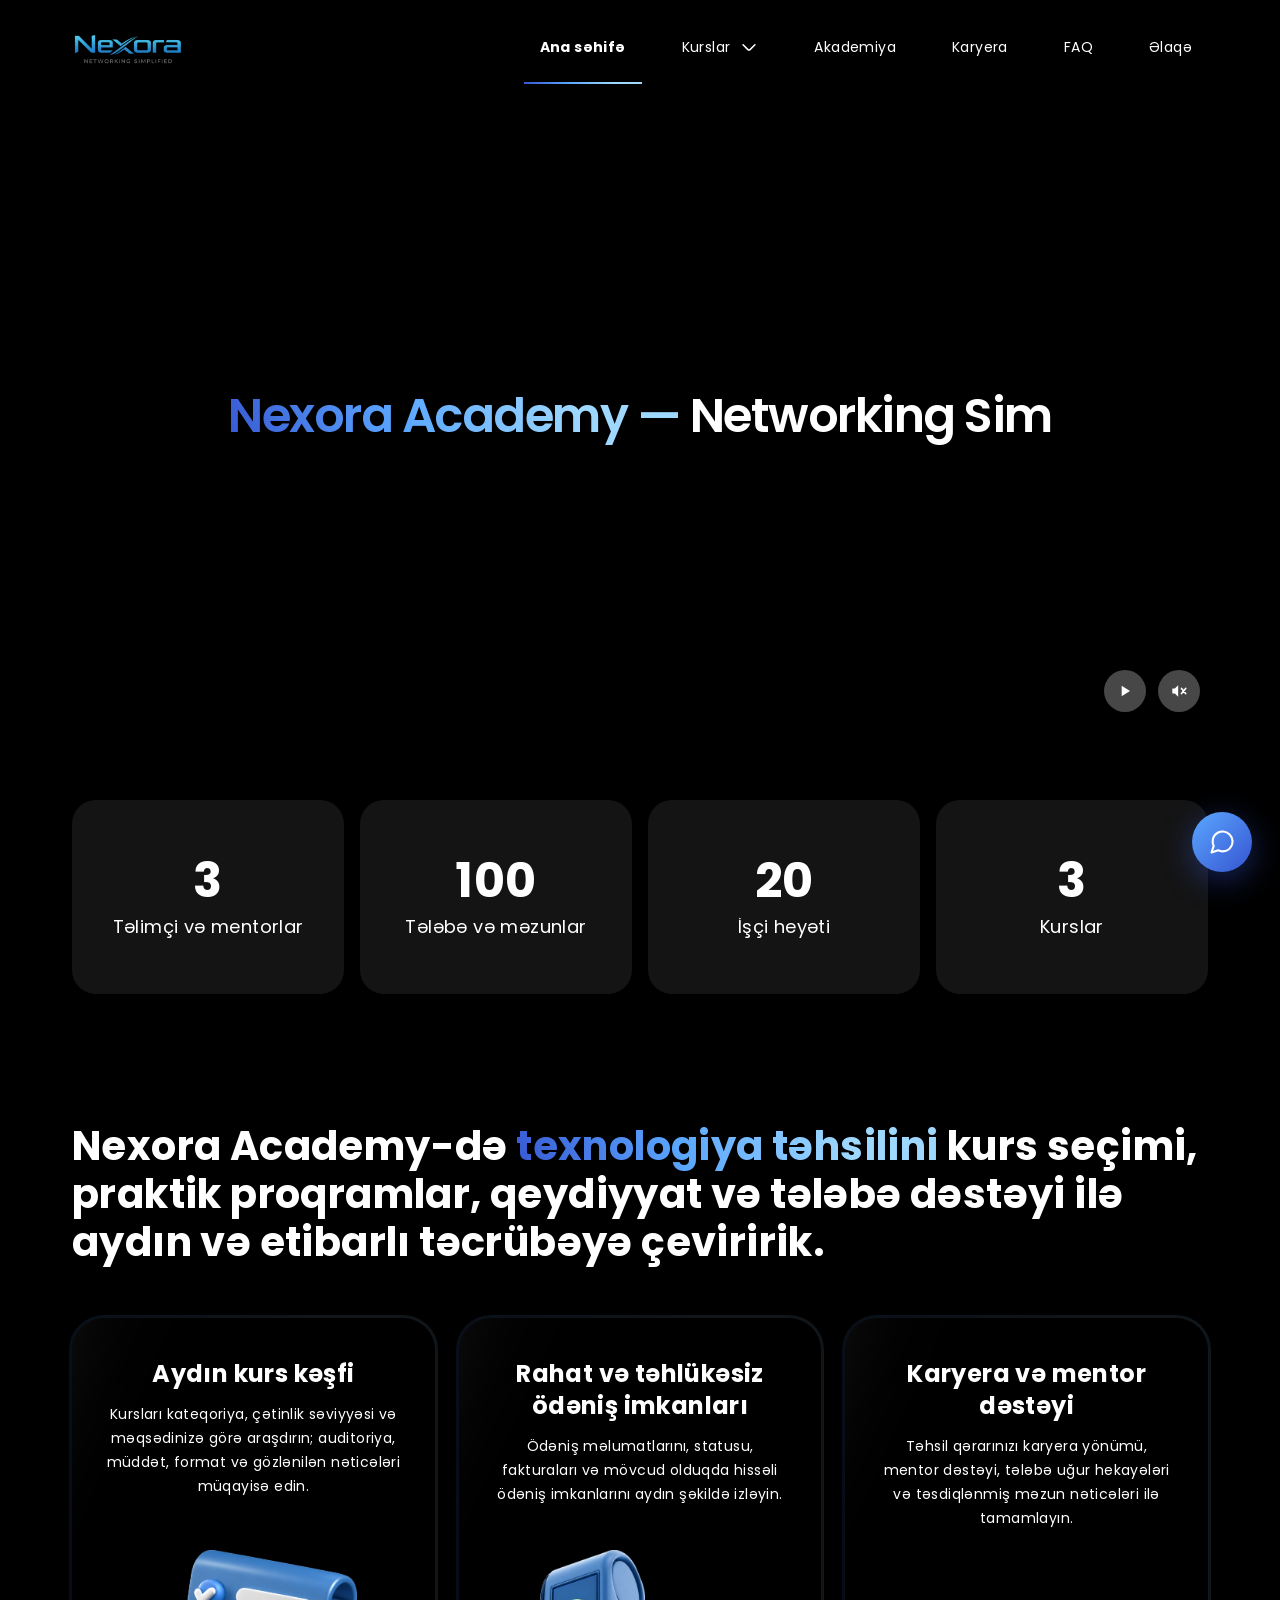
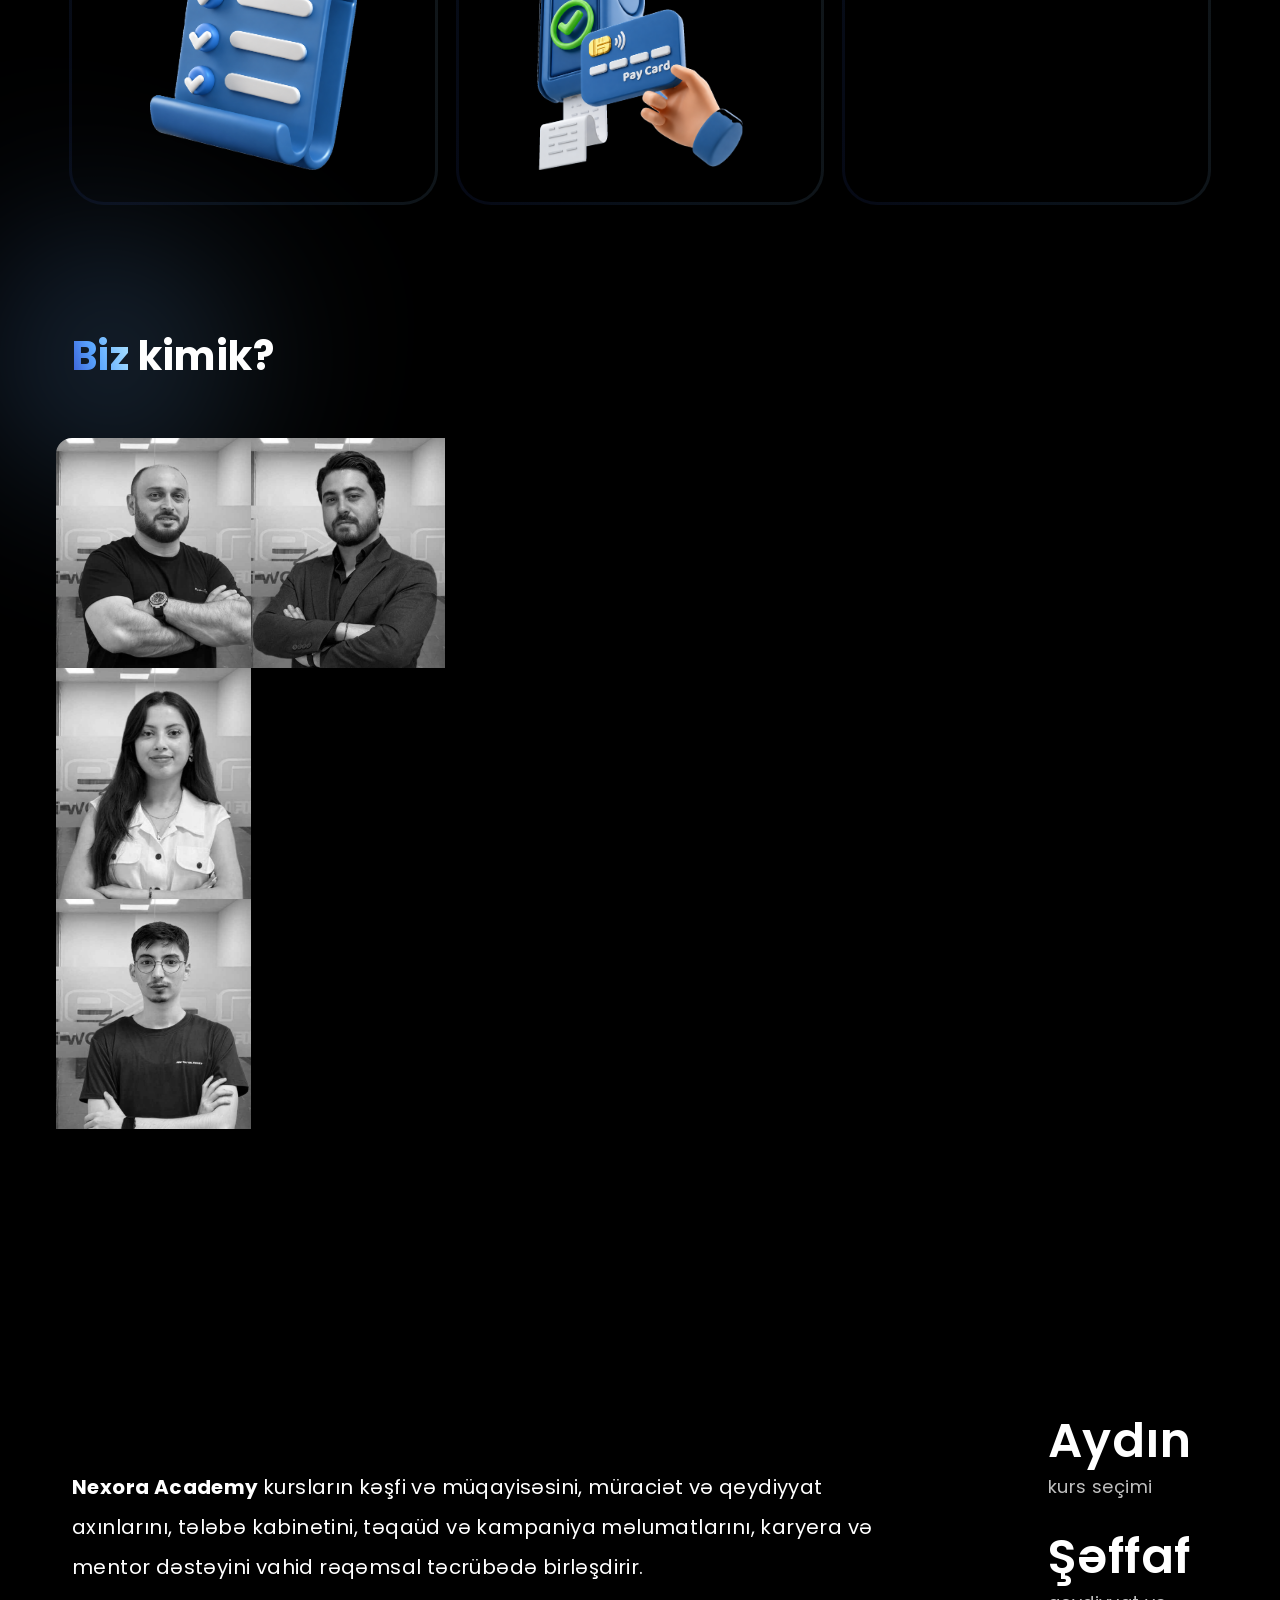
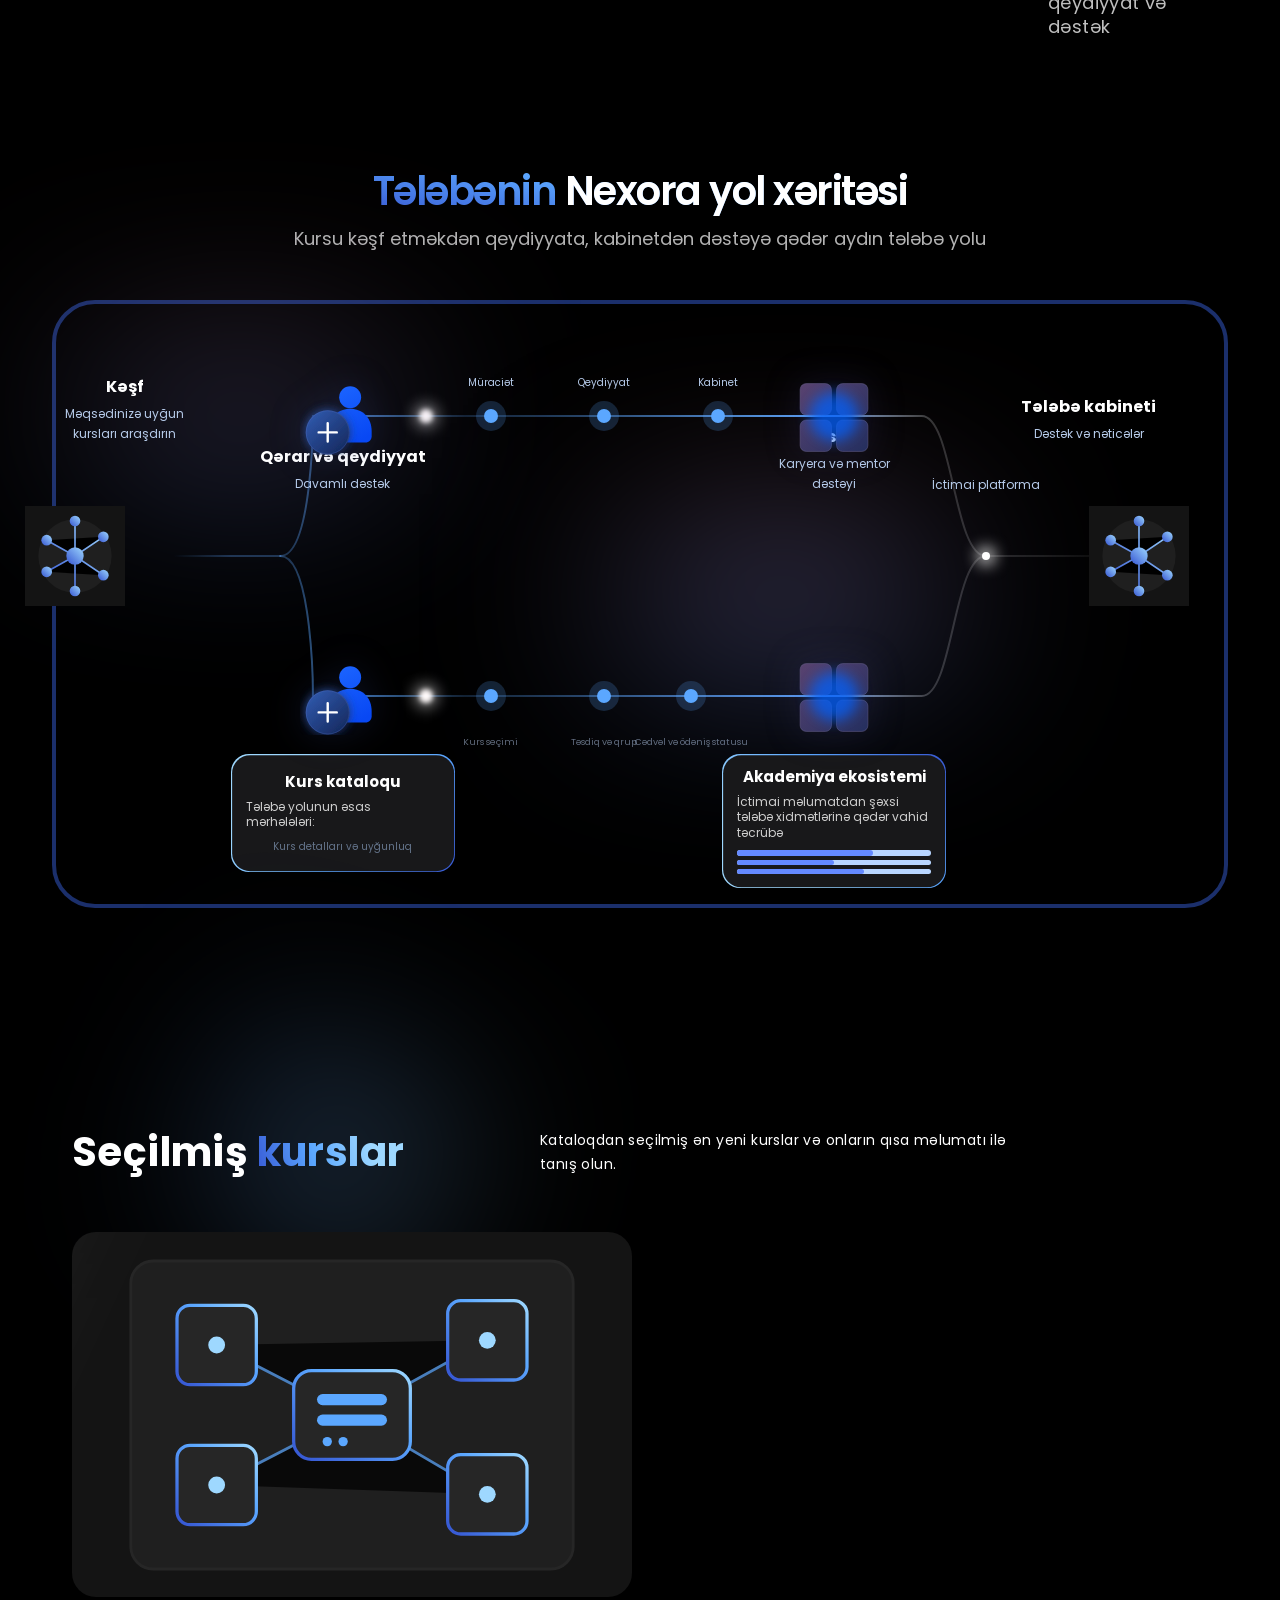
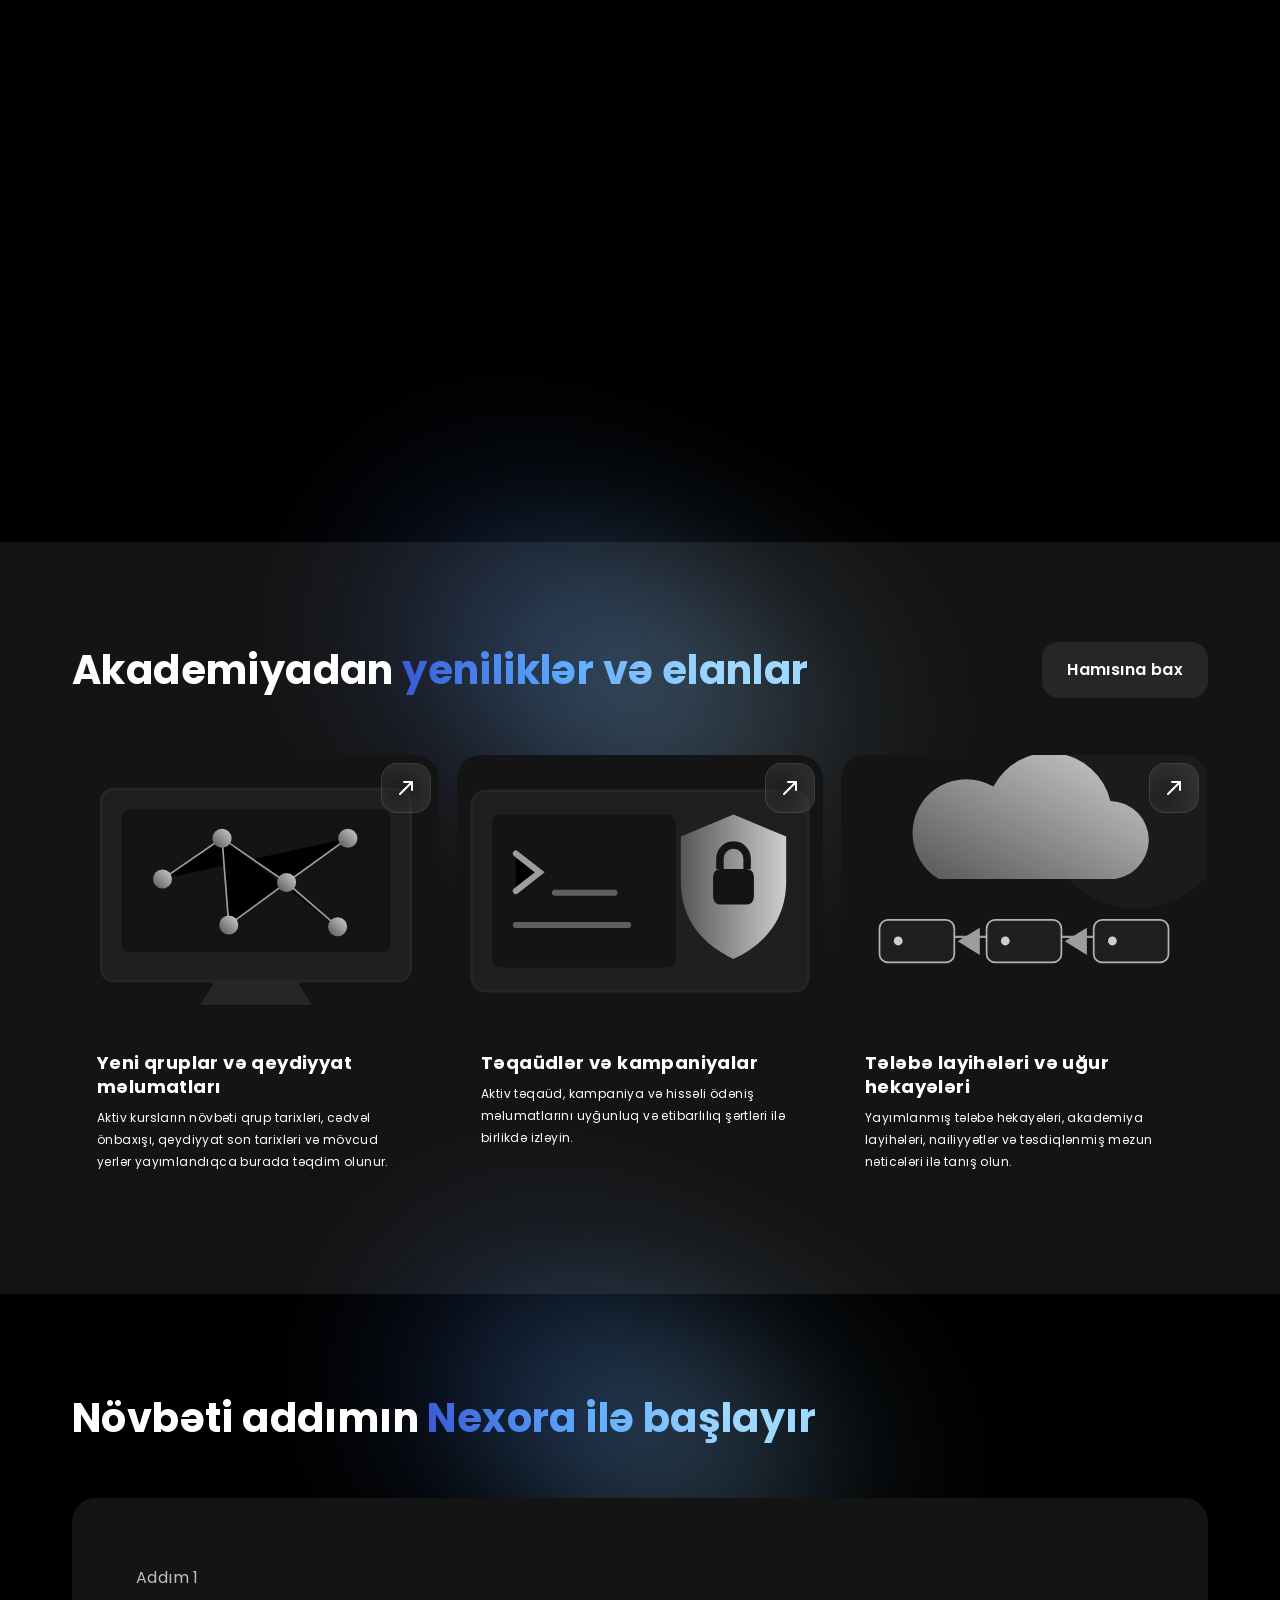
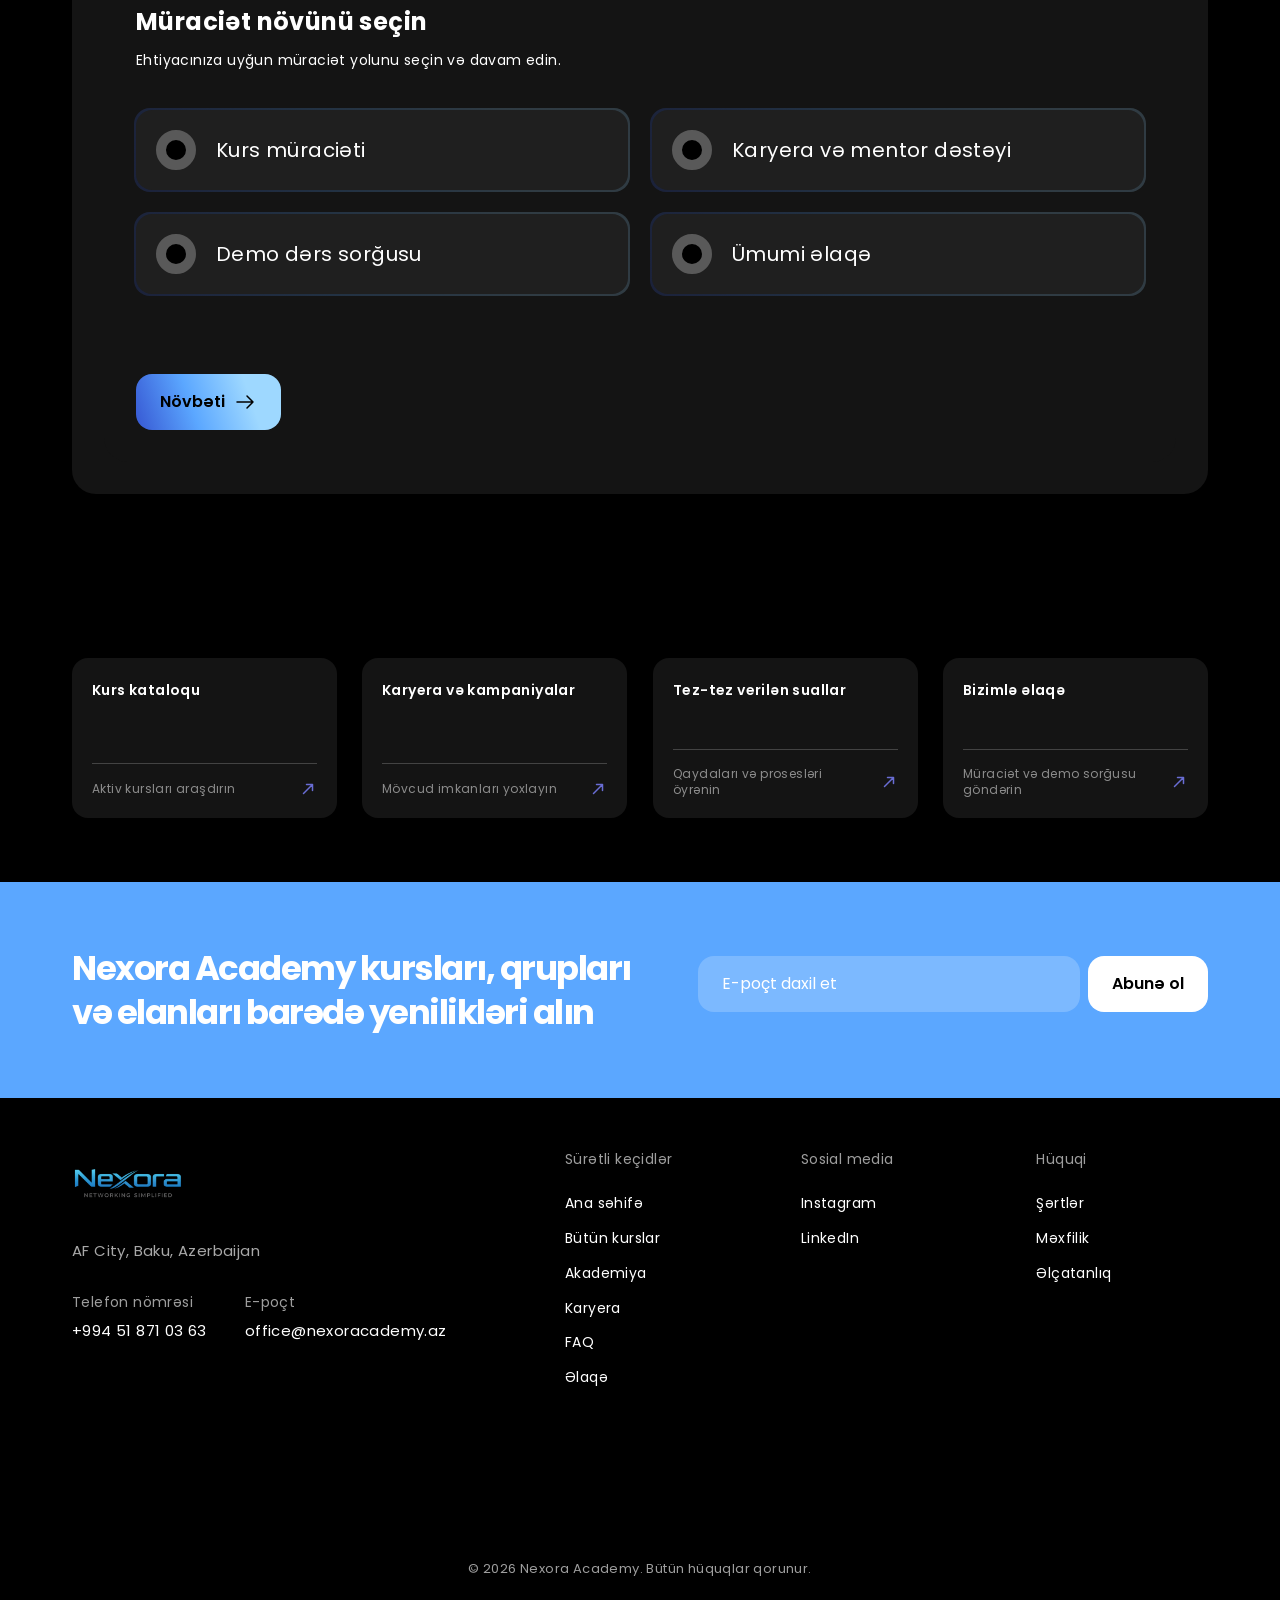
==== commit 689420aa: "Umumi fontlarin olcusu kicildildi" ====
--- a/index.html
+++ b/index.html
@@ -1,15 +1,18 @@
 <!doctype html>
 <html lang="az">
   <head>
-    <link rel="preconnect" href="https://fonts.googleapis.com">
-    <link rel="preconnect" href="https://fonts.gstatic.com" crossorigin>
-    <link rel="icon" type="image/svg+xml" href="assets/logo.png">
+    <link rel="preconnect" href="https://fonts.googleapis.com" />
+    <link rel="preconnect" href="https://fonts.gstatic.com" crossorigin />
+    <link rel="icon" type="image/svg+xml" href="assets/logo.png" />
     <meta charset="utf-8" />
     <meta name="viewport" content="width=device-width, initial-scale=1" />
     <meta name="description" content="" />
     <meta name="keywords" content="" />
     <title>Nexora Academy | Layihələr</title>
-    <link rel="stylesheet" href="https://fonts.googleapis.com/css2?family=Poppins:wght@400;600;700;800;900&display=swap" />
+    <link
+      rel="stylesheet"
+      href="https://fonts.googleapis.com/css2?family=Poppins:wght@400;600;700;800;900&display=swap"
+    />
     <link rel="stylesheet" href="style.css" />
     <script defer src="app.js"></script>
   </head>
@@ -21,473 +24,1056 @@
   >
     <noscript>Bu saytın işləməsi üçün JavaScript aktiv olmalıdır.</noscript>
     <div>
-        <header class="Header_header__8yaFd">
+      <header class="Header_header__8yaFd">
         <div class="container">
-        <div class="Header_header__content__5T2vO">
-        <div class="Header_header__content__group__96cQG">
-        <div class="Header_header__content__group__item__t0_4X">
-        <a class="Header_header__logo__wY5vW" href="index.html">
-        <img alt="Nexora Academy" data-nimg="1" decoding="async" height="52" loading="eager" src="assets/logo.png" style="color:transparent" width="107"/>
-        </a>
+          <div class="Header_header__content__5T2vO">
+            <div class="Header_header__content__group__96cQG">
+              <div class="Header_header__content__group__item__t0_4X">
+                <a class="Header_header__logo__wY5vW" href="index.html">
+                  <img
+                    alt="Nexora Academy"
+                    data-nimg="1"
+                    decoding="async"
+                    height="52"
+                    loading="eager"
+                    src="assets/logo.png"
+                    style="color: transparent"
+                    width="107"
+                  />
+                </a>
+              </div>
+            </div>
+            <div class="Header_header__content__group__96cQG">
+              <div class="Header_header__content__group__item__t0_4X">
+                <div class="Header_header__menu__QSH1x">
+                  <div class="Header_header__menu__body__cdNzt">
+                    <ul class="Header_header__menu__list__fvVyw">
+                      <li>
+                        <a
+                          class="Header_header__menu__link__i1AD1 Header_active__9DNVy"
+                          href="index.html"
+                        >
+                          <span> Ana səhifə </span>
+                        </a>
+                      </li>
+                      <li>
+                        <div class="Header_header__menu__drowpdown__KnfZg">
+                          <a
+                            class="Header_header__menu__drowpdown__item__jIbqp"
+                            href="courses.html"
+                          >
+                            Bütün kurslar
+                          </a>
+                          <a
+                            class="Header_header__menu__drowpdown__item__jIbqp"
+                            href="categories.html"
+                            >Kurs kateqoriyaları</a
+                          >
+                        </div>
+                        <p class="Header_header__menu__link__i1AD1">
+                          <span> Kurslar </span>
+                          <span class="Header_header__menu__arrow__nvxph">
+                            <svg
+                              fill="none"
+                              height="18"
+                              viewbox="0 0 18 18"
+                              width="18"
+                              xmlns="http://www.w3.org/2000/svg"
+                            >
+                              <path
+                                d="M14.9405 6.71252L10.0505 11.6025C9.47305 12.18 8.52805 12.18 7.95055 11.6025L3.06055 6.71252"
+                                stroke="white"
+                                stroke-linecap="round"
+                                stroke-linejoin="round"
+                                stroke-miterlimit="10"
+                                stroke-width="1.5"
+                              ></path>
+                            </svg>
+                          </span>
+                        </p>
+                      </li>
+                      <li>
+                        <a
+                          class="Header_header__menu__link__i1AD1"
+                          href="academy.html"
+                        >
+                          <span> Akademiya </span>
+                        </a>
+                      </li>
+                      <li>
+                        <a
+                          class="Header_header__menu__link__i1AD1"
+                          href="scholarships.html"
+                        >
+                          <span> Karyera </span>
+                        </a>
+                      </li>
+                      <li>
+                        <a
+                          class="Header_header__menu__link__i1AD1"
+                          href="faq.html"
+                        >
+                          <span> FAQ </span>
+                        </a>
+                      </li>
+                      <li>
+                        <a
+                          class="Header_header__menu__link__i1AD1"
+                          href="contact.html"
+                          rel="noopener noreferrer"
+                        >
+                          <span> Əlaqə </span>
+                        </a>
+                      </li>
+                    </ul>
+                  </div>
+                </div>
+                <button
+                  class="ai-btn ai-btn--icon ai-btn--gray ai-btn--xs header__menu__btn d-lg-flex d-none"
+                  type="button"
+                >
+                  <svg
+                    class=""
+                    fill="none"
+                    height="24"
+                    viewbox="0 0 24 24"
+                    width="24"
+                    xmlns="http://www.w3.org/2000/svg"
+                  >
+                    <path
+                      d="M22 8.27V4.23C22 2.64 21.36 2 19.77 2H15.73C14.14 2 13.5 2.64 13.5 4.23V8.27C13.5 9.86 14.14 10.5 15.73 10.5H19.77C21.36 10.5 22 9.86 22 8.27Z"
+                      stroke="white"
+                      stroke-linecap="round"
+                      stroke-linejoin="round"
+                      stroke-width="1.5"
+                    ></path>
+                    <path
+                      d="M10.5 8.52V3.98C10.5 2.57 9.86 2 8.27 2H4.23C2.64 2 2 2.57 2 3.98V8.51C2 9.93 2.64 10.49 4.23 10.49H8.27C9.86 10.5 10.5 9.93 10.5 8.52Z"
+                      stroke="white"
+                      stroke-linecap="round"
+                      stroke-linejoin="round"
+                      stroke-width="1.5"
+                    ></path>
+                    <path
+                      d="M10.5 19.77V15.73C10.5 14.14 9.86 13.5 8.27 13.5H4.23C2.64 13.5 2 14.14 2 15.73V19.77C2 21.36 2.64 22 4.23 22H8.27C9.86 22 10.5 21.36 10.5 19.77Z"
+                      stroke="white"
+                      stroke-linecap="round"
+                      stroke-linejoin="round"
+                      stroke-width="1.5"
+                    ></path>
+                    <path
+                      d="M15 15.5H21"
+                      stroke="white"
+                      stroke-linecap="round"
+                      stroke-width="1.5"
+                    ></path>
+                    <path
+                      d="M15 19.5H21"
+                      stroke="white"
+                      stroke-linecap="round"
+                      stroke-width="1.5"
+                    ></path>
+                  </svg>
+                </button>
+              </div>
+            </div>
+          </div>
         </div>
+      </header>
+      <div class="HeaderMobile_header_mobile_menu__b38W_">
+        <div class="HeaderMobile_header_mobile_menu__content__QXr0E">
+          <div class="HeaderMobile_header_mobile_menu__title__N_ti5">
+            <a
+              class="HeaderMobile_header_mobile_menu__logo__V5ZUK"
+              href="index.html"
+            >
+              <img
+                alt="Nexora Academy"
+                data-nimg="1"
+                decoding="async"
+                height="52"
+                loading="lazy"
+                src="assets/logo.png"
+                style="color: transparent"
+                width="107"
+              />
+            </a>
+            <button
+              class="ai-btn ai-btn--icon ai-btn--gray ai-btn--xs header__menu__btn d-lg-flex d-none"
+              type="button"
+            >
+              <svg
+                class=""
+                height="24"
+                viewbox="0 0 24 24"
+                width="24"
+                xmlns="http://www.w3.org/2000/svg"
+              >
+                <path
+                  d="M19.6108 6.39423C19.7449 6.26485 19.8519 6.11007 19.9255 5.93891C19.9991 5.76775 20.0379 5.58364 20.0396 5.39733C20.0413 5.21102 20.0059 5.02623 19.9354 4.85376C19.865 4.68128 19.7609 4.52456 19.6292 4.39275C19.4975 4.26094 19.3409 4.15668 19.1685 4.08604C18.996 4.01541 18.8113 3.97982 18.625 3.98135C18.4387 3.98288 18.2545 4.0215 18.0833 4.09496C17.9121 4.16842 17.7572 4.27524 17.6277 4.40919L12.0037 10.0313L6.38167 4.40919C6.25321 4.27133 6.09829 4.16076 5.92617 4.08407C5.75405 4.00737 5.56824 3.96614 5.37984 3.96281C5.19143 3.95949 5.00429 3.99415 4.82957 4.06472C4.65485 4.13529 4.49613 4.24033 4.36289 4.37358C4.22964 4.50682 4.1246 4.66553 4.05403 4.84025C3.98346 5.01498 3.9488 5.20212 3.95212 5.39053C3.95545 5.57893 3.99669 5.76474 4.07338 5.93686C4.15007 6.10898 4.26064 6.2639 4.39851 6.39236L10.0168 12.0163L4.39476 17.6384C4.14691 17.9044 4.01197 18.2562 4.01838 18.6197C4.0248 18.9832 4.17206 19.3301 4.42915 19.5871C4.68623 19.8442 5.03307 19.9915 5.39659 19.9979C5.76011 20.0043 6.11193 19.8694 6.37792 19.6215L12.0037 13.9995L17.6258 19.6234C17.8918 19.8713 18.2436 20.0062 18.6071 19.9998C18.9707 19.9934 19.3175 19.8461 19.5746 19.589C19.8317 19.3319 19.9789 18.9851 19.9854 18.6216C19.9918 18.2581 19.8568 17.9062 19.609 17.6402L13.9906 12.0163L19.6108 6.39423Z"
+                  fill="white"
+                ></path>
+              </svg>
+            </button>
+          </div>
+          <div class="HeaderMobile_header__menu__body__mobile__Qr4AK">
+            <div class="HeaderMobile_menu__accordion__a4KMH">
+              <div class="HeaderMobile_menu__accordion__item__lNOEz">
+                <div class="HeaderMobile_menu__accordion__item__header__tKY8U">
+                  <a
+                    class="HeaderMobile_menu__accordion__item__header__title__m4g5z"
+                    href="index.html"
+                  >
+                    Ana səhifə
+                  </a>
+                </div>
+              </div>
+              <div class="HeaderMobile_divider__RUyAL"></div>
+              <button
+                class="HeaderMobile_menu__accordion__item__lNOEz"
+                type="button"
+              >
+                <div class="HeaderMobile_menu__accordion__item__header__tKY8U">
+                  <p
+                    class="HeaderMobile_menu__accordion__item__header__title__m4g5z"
+                  >
+                    Kurslar
+                  </p>
+                  <span
+                    class="HeaderMobile_menu__accordion__item__header__icon__Zy71M"
+                  >
+                    <svg
+                      class=""
+                      height="24"
+                      viewbox="0 0 24 24"
+                      width="24"
+                      xmlns="http://www.w3.org/2000/svg"
+                    >
+                      <path
+                        clip-rule="evenodd"
+                        d="M16.631 11.1054C16.8673 11.3418 17.0001 11.6625 17.0001 11.9968C17.0001 12.3311 16.8673 12.6517 16.631 12.8882L9.49852 20.0206C9.38221 20.1411 9.24309 20.2371 9.08926 20.3032C8.93544 20.3693 8.76999 20.404 8.60258 20.4055C8.43517 20.407 8.26915 20.3751 8.1142 20.3117C7.95925 20.2483 7.81848 20.1546 7.7001 20.0363C7.58171 19.9179 7.48809 19.7771 7.4247 19.6222C7.3613 19.4672 7.3294 19.3012 7.33086 19.1338C7.33231 18.9664 7.36709 18.8009 7.43317 18.6471C7.49925 18.4933 7.5953 18.3541 7.71572 18.2378L13.9568 11.9968L7.71572 5.75574C7.48605 5.51795 7.35897 5.19946 7.36184 4.86888C7.36472 4.5383 7.49732 4.22207 7.73108 3.9883C7.96485 3.75454 8.28108 3.62194 8.61166 3.61907C8.94224 3.61619 9.26073 3.74328 9.49852 3.97294L16.631 11.1054Z"
+                        fill="white"
+                        fill-rule="evenodd"
+                      ></path>
+                    </svg>
+                  </span>
+                </div>
+                <div class="HeaderMobile_menu__accordion__item__body__yE0mi">
+                  <a href="courses.html"> Bütün kurslar </a>
+                  <a href="categories.html">Kurs kateqoriyaları</a>
+                </div>
+              </button>
+              <div class="HeaderMobile_divider__RUyAL"></div>
+              <div class="HeaderMobile_menu__accordion__item__lNOEz">
+                <div class="HeaderMobile_menu__accordion__item__header__tKY8U">
+                  <a
+                    class="HeaderMobile_menu__accordion__item__header__title__m4g5z"
+                    href="academy.html"
+                  >
+                    Akademiya
+                  </a>
+                </div>
+              </div>
+              <div class="HeaderMobile_divider__RUyAL"></div>
+              <div class="HeaderMobile_menu__accordion__item__lNOEz">
+                <div class="HeaderMobile_menu__accordion__item__header__tKY8U">
+                  <a
+                    class="HeaderMobile_menu__accordion__item__header__title__m4g5z"
+                    href="scholarships.html"
+                  >
+                    Karyera
+                  </a>
+                </div>
+              </div>
+              <div class="HeaderMobile_divider__RUyAL"></div>
+              <div class="HeaderMobile_menu__accordion__item__lNOEz">
+                <div class="HeaderMobile_menu__accordion__item__header__tKY8U">
+                  <a
+                    class="HeaderMobile_menu__accordion__item__header__title__m4g5z"
+                    href="faq.html"
+                  >
+                    FAQ
+                  </a>
+                </div>
+              </div>
+              <div class="HeaderMobile_divider__RUyAL"></div>
+              <div class="HeaderMobile_menu__accordion__item__lNOEz">
+                <div class="HeaderMobile_menu__accordion__item__header__tKY8U">
+                  <a
+                    class="HeaderMobile_menu__accordion__item__header__title__m4g5z"
+                    href="contact.html"
+                    rel="noopener noreferrer"
+                  >
+                    Əlaqə
+                  </a>
+                </div>
+              </div>
+              <div class="HeaderMobile_divider__RUyAL"></div>
+            </div>
+          </div>
+          <div class="HeaderMobile_header_mobile_menu__footer___wEiC">
+            <ul class="SocialMediaList_socialList__BZJJ2">
+              <li>
+                <a
+                  href="privacy.html"
+                  rel="noopener noreferrer"
+                  target="_blank"
+                >
+                  <div>
+                    <svg
+                      class=""
+                      fill="white"
+                      height="16"
+                      viewbox="0 0 24 25"
+                      width="16"
+                      xmlns="http://www.w3.org/2000/svg"
+                    >
+                      <rect
+                        fill="#454545"
+                        height="24"
+                        rx="5"
+                        width="24"
+                        y="0.0371094"
+                      ></rect>
+                      <path
+                        d="M13.0281 2.00073C14.1535 2.00259 14.7238 2.00855 15.2166 2.02322L15.4107 2.02956C15.6349 2.03753 15.8561 2.04753 16.1228 2.06003C17.1869 2.1092 17.9128 2.27753 18.5503 2.52503C19.2094 2.7792 19.7661 3.12253 20.3219 3.67837C20.8769 4.2342 21.2203 4.79253 21.4753 5.45003C21.7219 6.0867 21.8903 6.81337 21.9403 7.87753C21.9522 8.1442 21.9618 8.3654 21.9697 8.58964L21.976 8.78373C21.9906 9.27647 21.9973 9.84686 21.9994 10.9723L22.0002 11.7179C22.0003 11.809 22.0003 11.903 22.0003 12L22.0002 12.2821L21.9996 13.0278C21.9977 14.1532 21.9918 14.7236 21.9771 15.2163L21.9707 15.4104C21.9628 15.6347 21.9528 15.8559 21.9403 16.1225C21.8911 17.1867 21.7219 17.9125 21.4753 18.55C21.2211 19.2092 20.8769 19.7659 20.3219 20.3217C19.7661 20.8767 19.2069 21.22 18.5503 21.475C17.9128 21.7217 17.1869 21.89 16.1228 21.94C15.8561 21.9519 15.6349 21.9616 15.4107 21.9694L15.2166 21.9757C14.7238 21.9904 14.1535 21.997 13.0281 21.9992L12.2824 22C12.1913 22 12.0973 22 12.0003 22L11.7182 22L10.9725 21.9993C9.8471 21.9975 9.27672 21.9915 8.78397 21.9768L8.58989 21.9705C8.36564 21.9625 8.14444 21.9525 7.87778 21.94C6.81361 21.8909 6.08861 21.7217 5.45028 21.475C4.79194 21.2209 4.23444 20.8767 3.67861 20.3217C3.12278 19.7659 2.78028 19.2067 2.52528 18.55C2.27778 17.9125 2.11028 17.1867 2.06028 16.1225C2.0484 15.8559 2.03871 15.6347 2.03086 15.4104L2.02457 15.2163C2.00994 14.7236 2.00327 14.1532 2.00111 13.0278L2.00098 10.9723C2.00284 9.84686 2.00879 9.27647 2.02346 8.78373L2.02981 8.58964C2.03778 8.3654 2.04778 8.1442 2.06028 7.87753C2.10944 6.81253 2.27778 6.08753 2.52528 5.45003C2.77944 4.7917 3.12278 4.2342 3.67861 3.67837C4.23444 3.12253 4.79278 2.78003 5.45028 2.52503C6.08778 2.27753 6.81278 2.11003 7.87778 2.06003C8.14444 2.04816 8.36564 2.03847 8.58989 2.03062L8.78397 2.02433C9.27672 2.00969 9.8471 2.00302 10.9725 2.00086L13.0281 2.00073ZM12.0003 7.00003C9.23738 7.00003 7.00028 9.23956 7.00028 12C7.00028 14.7629 9.23981 17 12.0003 17C14.7632 17 17.0003 14.7605 17.0003 12C17.0003 9.23713 14.7607 7.00003 12.0003 7.00003ZM12.0003 9.00003C13.6572 9.00003 15.0003 10.3427 15.0003 12C15.0003 13.6569 13.6576 15 12.0003 15C10.3434 15 9.00028 13.6574 9.00028 12C9.00028 10.3431 10.3429 9.00003 12.0003 9.00003ZM17.2503 5.50003C16.561 5.50003 16.0003 6.05994 16.0003 6.74918C16.0003 7.43843 16.5602 7.9992 17.2503 7.9992C17.9395 7.9992 18.5003 7.4393 18.5003 6.74918C18.5003 6.05994 17.9386 5.49917 17.2503 5.50003Z"
+                      ></path>
+                    </svg>
+                  </div>
+                  <span> Məxfilik </span>
+                </a>
+              </li>
+              <li>
+                <a href="terms.html" rel="noopener noreferrer" target="_blank">
+                  <div>
+                    <svg
+                      class=""
+                      fill="white"
+                      height="16"
+                      viewbox="0 0 24 24"
+                      width="16"
+                      xmlns="http://www.w3.org/2000/svg"
+                    >
+                      <rect
+                        fill="#454545"
+                        height="24"
+                        rx="5"
+                        width="24"
+                        y="0.0371094"
+                      ></rect>
+                      <path
+                        d="M6.94048 4.99993C6.94011 5.81424 6.44608 6.54702 5.69134 6.85273C4.9366 7.15845 4.07187 6.97605 3.5049 6.39155C2.93793 5.80704 2.78195 4.93715 3.1105 4.19207C3.43906 3.44699 4.18654 2.9755 5.00048 2.99993C6.08155 3.03238 6.94097 3.91837 6.94048 4.99993ZM7.00048 8.47993H3.00048V20.9999H7.00048V8.47993ZM13.3205 8.47993H9.34048V20.9999H13.2805V14.4299C13.2805 10.7699 18.0505 10.4299 18.0505 14.4299V20.9999H22.0005V13.0699C22.0005 6.89993 14.9405 7.12993 13.2805 10.1599L13.3205 8.47993Z"
+                      ></path>
+                    </svg>
+                  </div>
+                  <span> Şərtlər </span>
+                </a>
+              </li>
+              <li>
+                <a
+                  href="accessibility.html"
+                  rel="noopener noreferrer"
+                  target="_blank"
+                >
+                  <div>
+                    <svg
+                      class=""
+                      fill="white"
+                      height="16"
+                      viewbox="0 0 24 24"
+                      width="16"
+                      xmlns="http://www.w3.org/2000/svg"
+                    >
+                      <rect fill="#454545" height="24" rx="5" width="24"></rect>
+                      <path
+                        d="M12.2439 4C12.778 4.00294 14.1143 4.01586 15.5341 4.07273L16.0375 4.09468C17.467 4.16236 18.8953 4.27798 19.6037 4.4755C20.5486 4.74095 21.2913 5.5155 21.5423 6.49732C21.942 8.05641 21.992 11.0994 21.9982 11.8358L21.9991 11.9884V12.0099L21.9982 12.1625C21.992 12.8989 21.942 15.9419 21.5423 17.501C21.2878 18.4864 20.5451 19.261 19.6037 19.5228C18.8953 19.7203 17.467 19.8359 16.0375 19.9036L15.5341 19.9255C14.1143 19.9824 12.778 19.9953 12.2439 19.9983L12.0095 19.9991H11.9887L11.7545 19.9983C10.6241 19.9921 5.89772 19.941 4.39451 19.5228C3.4496 19.2573 2.70692 18.4828 2.45587 17.501C2.0562 15.9419 2.00624 12.8989 2 12.1625V11.8358C2.00624 11.0994 2.0562 8.05641 2.45587 6.49732C2.7104 5.51186 3.45308 4.73732 4.39451 4.4755C5.89772 4.05723 10.6241 4.00622 11.7545 4H12.2439ZM9.99911 8.49914V15.4991L15.9991 11.9991L9.99911 8.49914Z"
+                        fill="white"
+                      ></path>
+                    </svg>
+                  </div>
+                  <span> Əlçatanlıq </span>
+                </a>
+              </li>
+            </ul>
+          </div>
         </div>
-        <div class="Header_header__content__group__96cQG">
-        <div class="Header_header__content__group__item__t0_4X">
-        <div class="Header_header__menu__QSH1x">
-        <div class="Header_header__menu__body__cdNzt">
-        <ul class="Header_header__menu__list__fvVyw">
-        <li>
-        <a class="Header_header__menu__link__i1AD1 Header_active__9DNVy" href="index.html">
-        <span>
-                      Ana səhifə
-                     </span>
-        </a>
-        </li>
-        <li>
-        <div class="Header_header__menu__drowpdown__KnfZg">
-        <a class="Header_header__menu__drowpdown__item__jIbqp" href="courses.html">
-                      Bütün kurslar
-                     </a>
-        <a class="Header_header__menu__drowpdown__item__jIbqp" href="categories.html">Kurs kateqoriyaları</a>
+      </div>
+    </div>
+    <!--$-->
+    <main>
+      <section class="HeroSection_heroSection__FTiId">
+        <div class="container-fluid">
+          <div class="">
+            <div class="HeroSection_aiWelcome__UeQ8P">
+              <div class="HeroSection_media__N5B1Y">
+                <video
+                  autoplay=""
+                  class="HeroSection_video__GVdk5"
+                  loop=""
+                  muted=""
+                  playsinline=""
+                  preload="metadata"
+                >
+                  <source src="assets/heroVideo.mp4" type="video/mp4" />
+                </video>
+                <div class="HeroSection_overlay__BP4PJ"></div>
+                <div class="HeroSection_controls__baKtU">
+                  <button
+                    aria-label="oynat / dayandır"
+                    class="HeroSection_controlsItem__LHLpm"
+                    data-hero-control="playback"
+                    type="button"
+                  >
+                    <svg class="" fill="#000000" viewbox="0 0 24 24">
+                      <path
+                        d="M8 5V19M16 5V19"
+                        stroke="white"
+                        stroke-linecap="round"
+                        stroke-width="2"
+                      ></path>
+                    </svg>
+                  </button>
+                  <button
+                    aria-label="səsi aç / səsi bağla"
+                    class="HeroSection_controlsItem__LHLpm"
+                    data-hero-control="sound"
+                    type="button"
+                  >
+                    <svg
+                      class=""
+                      height="20"
+                      viewbox="0 0 20 20"
+                      width="20"
+                      xmlns="http://www.w3.org/2000/svg"
+                    >
+                      <path
+                        d="M15 13.9584C14.8667 13.9584 14.7416 13.9167 14.625 13.8334C14.35 13.625 14.2917 13.2334 14.5 12.9584C15.55 11.5584 15.775 9.70002 15.1 8.09169C14.9667 7.77502 15.1167 7.40835 15.4333 7.27502C15.75 7.14169 16.1166 7.29169 16.25 7.60835C17.1 9.62502 16.8083 11.9667 15.5 13.7167C15.375 13.875 15.1916 13.9584 15 13.9584Z"
+                        fill="white"
+                      ></path>
+                      <path
+                        d="M16.525 16.0417C16.3917 16.0417 16.2667 16 16.15 15.9167C15.875 15.7083 15.8167 15.3167 16.025 15.0417C17.8083 12.6666 18.2 9.48332 17.05 6.74165C16.9167 6.42498 17.0667 6.05832 17.3833 5.92498C17.7 5.79165 18.0667 5.94165 18.2 6.25832C19.525 9.40832 19.075 13.0583 17.025 15.7917C16.9083 15.9583 16.7167 16.0417 16.525 16.0417Z"
+                        fill="white"
+                      ></path>
+                      <path
+                        d="M11.7 10.8C12.225 10.275 13.125 10.65 13.125 11.3917V13.8333C13.125 15.2667 12.6083 16.3417 11.6833 16.8583C11.3083 17.0667 10.8917 17.1667 10.4583 17.1667C9.79165 17.1667 9.07498 16.9417 8.34165 16.4833L7.80832 16.15C7.35832 15.8667 7.28332 15.2333 7.65832 14.8583L11.7 10.8Z"
+                        fill="white"
+                      ></path>
+                      <path
+                        d="M18.1417 1.85834C17.8917 1.60834 17.4834 1.60834 17.2334 1.85834L13.1084 5.98334C13.0584 4.65 12.5584 3.65 11.675 3.15834C10.7417 2.64167 9.55002 2.775 8.33335 3.53334L5.90835 5.05C5.74169 5.15 5.55002 5.20834 5.35835 5.20834H4.58335H4.16669C2.15002 5.20834 1.04169 6.31667 1.04169 8.33334V11.6667C1.04169 13.6833 2.15002 14.7917 4.16669 14.7917H4.30002L1.85002 17.2417C1.60002 17.4917 1.60002 17.9 1.85002 18.15C1.98335 18.2667 2.14169 18.3333 2.30835 18.3333C2.47502 18.3333 2.63335 18.2667 2.75835 18.1417L18.1417 2.75834C18.4 2.50834 18.4 2.10834 18.1417 1.85834Z"
+                        fill="white"
+                      ></path>
+                    </svg>
+                  </button>
+                </div>
+              </div>
+              <div class="HeroSection_content__06Wsp">
+                <h1 class="HeroSection_content__title__Wr5gI">
+                  <span> Nexora Academy — </span>
+                  <span> Networking Simplified </span>
+                </h1>
+              </div>
+            </div>
+          </div>
         </div>
-        <p class="Header_header__menu__link__i1AD1">
-        <span>
+      </section>
+      <section class="section section--stats">
+        <div class="container">
+          <div class="section__content">
+            <div class="section__body">
+              <div class="StatisticSection_ai-stats__vVDkK">
+                <div class="StatisticSection_ai-stats__item__npZK5">
+                  <div class="StatisticSection_ai-stats__item__content__UncaO">
+                    <span class="StatisticSection_ai-stats__item__count__lVNUN">
+                      3
+                    </span>
+                    <span class="StatisticSection_ai-stats__item__title__fZWwK">
+                      Təlimçi və mentorlar
+                    </span>
+                  </div>
+                </div>
+                <div class="StatisticSection_ai-stats__item__npZK5">
+                  <div class="StatisticSection_ai-stats__item__content__UncaO">
+                    <span class="StatisticSection_ai-stats__item__count__lVNUN">
+                      100
+                    </span>
+                    <span class="StatisticSection_ai-stats__item__title__fZWwK">
+                      Tələbə və məzunlar
+                    </span>
+                  </div>
+                </div>
+                <div class="StatisticSection_ai-stats__item__npZK5">
+                  <div class="StatisticSection_ai-stats__item__content__UncaO">
+                    <span class="StatisticSection_ai-stats__item__count__lVNUN">
+                      20
+                    </span>
+                    <span class="StatisticSection_ai-stats__item__title__fZWwK">
+                      İşçi heyəti
+                    </span>
+                  </div>
+                </div>
+                <div class="StatisticSection_ai-stats__item__npZK5">
+                  <div class="StatisticSection_ai-stats__item__content__UncaO">
+                    <span class="StatisticSection_ai-stats__item__count__lVNUN">
+                      3
+                    </span>
+                    <span class="StatisticSection_ai-stats__item__title__fZWwK">
                       Kurslar
-                     </span>
-        <span class="Header_header__menu__arrow__nvxph">
-        <svg fill="none" height="18" viewbox="0 0 18 18" width="18" xmlns="http://www.w3.org/2000/svg">
-        <path d="M14.9405 6.71252L10.0505 11.6025C9.47305 12.18 8.52805 12.18 7.95055 11.6025L3.06055 6.71252" stroke="white" stroke-linecap="round" stroke-linejoin="round" stroke-miterlimit="10" stroke-width="1.5">
-        </path>
-        </svg>
-        </span>
-        </p>
-        </li>
-        <li>
-        <a class="Header_header__menu__link__i1AD1" href="academy.html">
-        <span>
-                      Akademiya
-                     </span>
-        </a>
-        </li>
-        <li>
-        <a class="Header_header__menu__link__i1AD1" href="scholarships.html">
-        <span>
-                      Karyera
-                     </span>
-        </a>
-        </li>
-        <li>
-        <a class="Header_header__menu__link__i1AD1" href="faq.html">
-        <span>
-                      FAQ
-                     </span>
-        </a>
-        </li>
-        <li>
-        <a class="Header_header__menu__link__i1AD1" href="contact.html" rel="noopener noreferrer">
-        <span>
-                      Əlaqə
-                     </span>
-        </a>
-        </li>
-        
-        </ul>
-        </div>
-        </div>
-        <button class="ai-btn ai-btn--icon ai-btn--gray ai-btn--xs header__menu__btn d-lg-flex d-none" type="button">
-        <svg class="" fill="none" height="24" viewbox="0 0 24 24" width="24" xmlns="http://www.w3.org/2000/svg">
-        <path d="M22 8.27V4.23C22 2.64 21.36 2 19.77 2H15.73C14.14 2 13.5 2.64 13.5 4.23V8.27C13.5 9.86 14.14 10.5 15.73 10.5H19.77C21.36 10.5 22 9.86 22 8.27Z" stroke="white" stroke-linecap="round" stroke-linejoin="round" stroke-width="1.5">
-        </path>
-        <path d="M10.5 8.52V3.98C10.5 2.57 9.86 2 8.27 2H4.23C2.64 2 2 2.57 2 3.98V8.51C2 9.93 2.64 10.49 4.23 10.49H8.27C9.86 10.5 10.5 9.93 10.5 8.52Z" stroke="white" stroke-linecap="round" stroke-linejoin="round" stroke-width="1.5">
-        </path>
-        <path d="M10.5 19.77V15.73C10.5 14.14 9.86 13.5 8.27 13.5H4.23C2.64 13.5 2 14.14 2 15.73V19.77C2 21.36 2.64 22 4.23 22H8.27C9.86 22 10.5 21.36 10.5 19.77Z" stroke="white" stroke-linecap="round" stroke-linejoin="round" stroke-width="1.5">
-        </path>
-        <path d="M15 15.5H21" stroke="white" stroke-linecap="round" stroke-width="1.5">
-        </path>
-        <path d="M15 19.5H21" stroke="white" stroke-linecap="round" stroke-width="1.5">
-        </path>
-        </svg>
-        </button>
-        </div>
-        </div>
-        </div>
-        </div>
-        </header>
-        <div class="HeaderMobile_header_mobile_menu__b38W_">
-        <div class="HeaderMobile_header_mobile_menu__content__QXr0E">
-        <div class="HeaderMobile_header_mobile_menu__title__N_ti5">
-        <a class="HeaderMobile_header_mobile_menu__logo__V5ZUK" href="index.html">
-        <img alt="Nexora Academy" data-nimg="1" decoding="async" height="52" loading="lazy" src="assets/logo.png" style="color:transparent" width="107"/>
-        </a>
-        <button class="ai-btn ai-btn--icon ai-btn--gray ai-btn--xs header__menu__btn d-lg-flex d-none" type="button">
-        <svg class="" height="24" viewbox="0 0 24 24" width="24" xmlns="http://www.w3.org/2000/svg">
-        <path d="M19.6108 6.39423C19.7449 6.26485 19.8519 6.11007 19.9255 5.93891C19.9991 5.76775 20.0379 5.58364 20.0396 5.39733C20.0413 5.21102 20.0059 5.02623 19.9354 4.85376C19.865 4.68128 19.7609 4.52456 19.6292 4.39275C19.4975 4.26094 19.3409 4.15668 19.1685 4.08604C18.996 4.01541 18.8113 3.97982 18.625 3.98135C18.4387 3.98288 18.2545 4.0215 18.0833 4.09496C17.9121 4.16842 17.7572 4.27524 17.6277 4.40919L12.0037 10.0313L6.38167 4.40919C6.25321 4.27133 6.09829 4.16076 5.92617 4.08407C5.75405 4.00737 5.56824 3.96614 5.37984 3.96281C5.19143 3.95949 5.00429 3.99415 4.82957 4.06472C4.65485 4.13529 4.49613 4.24033 4.36289 4.37358C4.22964 4.50682 4.1246 4.66553 4.05403 4.84025C3.98346 5.01498 3.9488 5.20212 3.95212 5.39053C3.95545 5.57893 3.99669 5.76474 4.07338 5.93686C4.15007 6.10898 4.26064 6.2639 4.39851 6.39236L10.0168 12.0163L4.39476 17.6384C4.14691 17.9044 4.01197 18.2562 4.01838 18.6197C4.0248 18.9832 4.17206 19.3301 4.42915 19.5871C4.68623 19.8442 5.03307 19.9915 5.39659 19.9979C5.76011 20.0043 6.11193 19.8694 6.37792 19.6215L12.0037 13.9995L17.6258 19.6234C17.8918 19.8713 18.2436 20.0062 18.6071 19.9998C18.9707 19.9934 19.3175 19.8461 19.5746 19.589C19.8317 19.3319 19.9789 18.9851 19.9854 18.6216C19.9918 18.2581 19.8568 17.9062 19.609 17.6402L13.9906 12.0163L19.6108 6.39423Z" fill="white">
-        </path>
-        </svg>
-        </button>
-        </div>
-        <div class="HeaderMobile_header__menu__body__mobile__Qr4AK">
-        <div class="HeaderMobile_menu__accordion__a4KMH">
-        <div class="HeaderMobile_menu__accordion__item__lNOEz">
-        <div class="HeaderMobile_menu__accordion__item__header__tKY8U">
-        <a class="HeaderMobile_menu__accordion__item__header__title__m4g5z" href="index.html">
-                  Ana səhifə
-                 </a>
-        </div>
-        </div>
-        <div class="HeaderMobile_divider__RUyAL">
-        </div>
-        <button class="HeaderMobile_menu__accordion__item__lNOEz" type="button">
-        <div class="HeaderMobile_menu__accordion__item__header__tKY8U">
-        <p class="HeaderMobile_menu__accordion__item__header__title__m4g5z">
-                  Kurslar
-                 </p>
-        <span class="HeaderMobile_menu__accordion__item__header__icon__Zy71M">
-        <svg class="" height="24" viewbox="0 0 24 24" width="24" xmlns="http://www.w3.org/2000/svg">
-        <path clip-rule="evenodd" d="M16.631 11.1054C16.8673 11.3418 17.0001 11.6625 17.0001 11.9968C17.0001 12.3311 16.8673 12.6517 16.631 12.8882L9.49852 20.0206C9.38221 20.1411 9.24309 20.2371 9.08926 20.3032C8.93544 20.3693 8.76999 20.404 8.60258 20.4055C8.43517 20.407 8.26915 20.3751 8.1142 20.3117C7.95925 20.2483 7.81848 20.1546 7.7001 20.0363C7.58171 19.9179 7.48809 19.7771 7.4247 19.6222C7.3613 19.4672 7.3294 19.3012 7.33086 19.1338C7.33231 18.9664 7.36709 18.8009 7.43317 18.6471C7.49925 18.4933 7.5953 18.3541 7.71572 18.2378L13.9568 11.9968L7.71572 5.75574C7.48605 5.51795 7.35897 5.19946 7.36184 4.86888C7.36472 4.5383 7.49732 4.22207 7.73108 3.9883C7.96485 3.75454 8.28108 3.62194 8.61166 3.61907C8.94224 3.61619 9.26073 3.74328 9.49852 3.97294L16.631 11.1054Z" fill="white" fill-rule="evenodd">
-        </path>
-        </svg>
-        </span>
-        </div>
-        <div class="HeaderMobile_menu__accordion__item__body__yE0mi">
-        <a href="courses.html">
-                  Bütün kurslar
-                 </a>
-        <a href="categories.html">Kurs kateqoriyaları</a>
-        </div>
-        </button>
-        <div class="HeaderMobile_divider__RUyAL">
-        </div>
-        <div class="HeaderMobile_menu__accordion__item__lNOEz">
-        <div class="HeaderMobile_menu__accordion__item__header__tKY8U">
-        <a class="HeaderMobile_menu__accordion__item__header__title__m4g5z" href="academy.html">
-                  Akademiya
-                 </a>
-        </div>
-        </div>
-        <div class="HeaderMobile_divider__RUyAL">
-        </div>
-        <div class="HeaderMobile_menu__accordion__item__lNOEz">
-        <div class="HeaderMobile_menu__accordion__item__header__tKY8U">
-        <a class="HeaderMobile_menu__accordion__item__header__title__m4g5z" href="scholarships.html">
-                  Karyera
-                 </a>
-        </div>
-        </div>
-        <div class="HeaderMobile_divider__RUyAL">
-        </div>
-        <div class="HeaderMobile_menu__accordion__item__lNOEz">
-        <div class="HeaderMobile_menu__accordion__item__header__tKY8U">
-        <a class="HeaderMobile_menu__accordion__item__header__title__m4g5z" href="faq.html">
-                  FAQ
-                 </a>
-        </div>
-        </div>
-        <div class="HeaderMobile_divider__RUyAL">
-        </div>
-        <div class="HeaderMobile_menu__accordion__item__lNOEz">
-        <div class="HeaderMobile_menu__accordion__item__header__tKY8U">
-        <a class="HeaderMobile_menu__accordion__item__header__title__m4g5z" href="contact.html" rel="noopener noreferrer">
-                  Əlaqə
-                 </a>
-        </div>
-        </div>
-        <div class="HeaderMobile_divider__RUyAL">
-        </div>
-        
-        </div>
-        </div>
-        <div class="HeaderMobile_header_mobile_menu__footer___wEiC">
-        <ul class="SocialMediaList_socialList__BZJJ2">
-        
-        
-        <li>
-        <a href="privacy.html" rel="noopener noreferrer" target="_blank">
-        <div>
-        <svg class="" fill="white" height="16" viewbox="0 0 24 25" width="16" xmlns="http://www.w3.org/2000/svg">
-        <rect fill="#454545" height="24" rx="5" width="24" y="0.0371094">
-        </rect>
-        <path d="M13.0281 2.00073C14.1535 2.00259 14.7238 2.00855 15.2166 2.02322L15.4107 2.02956C15.6349 2.03753 15.8561 2.04753 16.1228 2.06003C17.1869 2.1092 17.9128 2.27753 18.5503 2.52503C19.2094 2.7792 19.7661 3.12253 20.3219 3.67837C20.8769 4.2342 21.2203 4.79253 21.4753 5.45003C21.7219 6.0867 21.8903 6.81337 21.9403 7.87753C21.9522 8.1442 21.9618 8.3654 21.9697 8.58964L21.976 8.78373C21.9906 9.27647 21.9973 9.84686 21.9994 10.9723L22.0002 11.7179C22.0003 11.809 22.0003 11.903 22.0003 12L22.0002 12.2821L21.9996 13.0278C21.9977 14.1532 21.9918 14.7236 21.9771 15.2163L21.9707 15.4104C21.9628 15.6347 21.9528 15.8559 21.9403 16.1225C21.8911 17.1867 21.7219 17.9125 21.4753 18.55C21.2211 19.2092 20.8769 19.7659 20.3219 20.3217C19.7661 20.8767 19.2069 21.22 18.5503 21.475C17.9128 21.7217 17.1869 21.89 16.1228 21.94C15.8561 21.9519 15.6349 21.9616 15.4107 21.9694L15.2166 21.9757C14.7238 21.9904 14.1535 21.997 13.0281 21.9992L12.2824 22C12.1913 22 12.0973 22 12.0003 22L11.7182 22L10.9725 21.9993C9.8471 21.9975 9.27672 21.9915 8.78397 21.9768L8.58989 21.9705C8.36564 21.9625 8.14444 21.9525 7.87778 21.94C6.81361 21.8909 6.08861 21.7217 5.45028 21.475C4.79194 21.2209 4.23444 20.8767 3.67861 20.3217C3.12278 19.7659 2.78028 19.2067 2.52528 18.55C2.27778 17.9125 2.11028 17.1867 2.06028 16.1225C2.0484 15.8559 2.03871 15.6347 2.03086 15.4104L2.02457 15.2163C2.00994 14.7236 2.00327 14.1532 2.00111 13.0278L2.00098 10.9723C2.00284 9.84686 2.00879 9.27647 2.02346 8.78373L2.02981 8.58964C2.03778 8.3654 2.04778 8.1442 2.06028 7.87753C2.10944 6.81253 2.27778 6.08753 2.52528 5.45003C2.77944 4.7917 3.12278 4.2342 3.67861 3.67837C4.23444 3.12253 4.79278 2.78003 5.45028 2.52503C6.08778 2.27753 6.81278 2.11003 7.87778 2.06003C8.14444 2.04816 8.36564 2.03847 8.58989 2.03062L8.78397 2.02433C9.27672 2.00969 9.8471 2.00302 10.9725 2.00086L13.0281 2.00073ZM12.0003 7.00003C9.23738 7.00003 7.00028 9.23956 7.00028 12C7.00028 14.7629 9.23981 17 12.0003 17C14.7632 17 17.0003 14.7605 17.0003 12C17.0003 9.23713 14.7607 7.00003 12.0003 7.00003ZM12.0003 9.00003C13.6572 9.00003 15.0003 10.3427 15.0003 12C15.0003 13.6569 13.6576 15 12.0003 15C10.3434 15 9.00028 13.6574 9.00028 12C9.00028 10.3431 10.3429 9.00003 12.0003 9.00003ZM17.2503 5.50003C16.561 5.50003 16.0003 6.05994 16.0003 6.74918C16.0003 7.43843 16.5602 7.9992 17.2503 7.9992C17.9395 7.9992 18.5003 7.4393 18.5003 6.74918C18.5003 6.05994 17.9386 5.49917 17.2503 5.50003Z">
-        </path>
-        </svg>
-        </div>
-        <span>
-                  Məxfilik
-                 </span>
-        </a>
-        </li>
-        <li>
-        <a href="terms.html" rel="noopener noreferrer" target="_blank">
-        <div>
-        <svg class="" fill="white" height="16" viewbox="0 0 24 24" width="16" xmlns="http://www.w3.org/2000/svg">
-        <rect fill="#454545" height="24" rx="5" width="24" y="0.0371094">
-        </rect>
-        <path d="M6.94048 4.99993C6.94011 5.81424 6.44608 6.54702 5.69134 6.85273C4.9366 7.15845 4.07187 6.97605 3.5049 6.39155C2.93793 5.80704 2.78195 4.93715 3.1105 4.19207C3.43906 3.44699 4.18654 2.9755 5.00048 2.99993C6.08155 3.03238 6.94097 3.91837 6.94048 4.99993ZM7.00048 8.47993H3.00048V20.9999H7.00048V8.47993ZM13.3205 8.47993H9.34048V20.9999H13.2805V14.4299C13.2805 10.7699 18.0505 10.4299 18.0505 14.4299V20.9999H22.0005V13.0699C22.0005 6.89993 14.9405 7.12993 13.2805 10.1599L13.3205 8.47993Z">
-        </path>
-        </svg>
-        </div>
-        <span>
-                  Şərtlər
-                 </span>
-        </a>
-        </li>
-        <li>
-        <a href="accessibility.html" rel="noopener noreferrer" target="_blank">
-        <div>
-        <svg class="" fill="white" height="16" viewbox="0 0 24 24" width="16" xmlns="http://www.w3.org/2000/svg">
-        <rect fill="#454545" height="24" rx="5" width="24">
-        </rect>
-        <path d="M12.2439 4C12.778 4.00294 14.1143 4.01586 15.5341 4.07273L16.0375 4.09468C17.467 4.16236 18.8953 4.27798 19.6037 4.4755C20.5486 4.74095 21.2913 5.5155 21.5423 6.49732C21.942 8.05641 21.992 11.0994 21.9982 11.8358L21.9991 11.9884V12.0099L21.9982 12.1625C21.992 12.8989 21.942 15.9419 21.5423 17.501C21.2878 18.4864 20.5451 19.261 19.6037 19.5228C18.8953 19.7203 17.467 19.8359 16.0375 19.9036L15.5341 19.9255C14.1143 19.9824 12.778 19.9953 12.2439 19.9983L12.0095 19.9991H11.9887L11.7545 19.9983C10.6241 19.9921 5.89772 19.941 4.39451 19.5228C3.4496 19.2573 2.70692 18.4828 2.45587 17.501C2.0562 15.9419 2.00624 12.8989 2 12.1625V11.8358C2.00624 11.0994 2.0562 8.05641 2.45587 6.49732C2.7104 5.51186 3.45308 4.73732 4.39451 4.4755C5.89772 4.05723 10.6241 4.00622 11.7545 4H12.2439ZM9.99911 8.49914V15.4991L15.9991 11.9991L9.99911 8.49914Z" fill="white">
-        </path>
-        </svg>
-        </div>
-        <span>
-                  Əlçatanlıq
-                 </span>
-        </a>
-        </li>
-        </ul>
-        </div>
-        </div>
-        </div>
-        </div>
-        <!--$-->
-      <main>
-        <section class="HeroSection_heroSection__FTiId">
-          <div class="container-fluid">
-            <div class="">
-              <div class="HeroSection_aiWelcome__UeQ8P">
-                <div class="HeroSection_media__N5B1Y">
-                  <video
-                    autoplay=""
-                    class="HeroSection_video__GVdk5"
-                    loop=""
-                    muted=""
-                    playsinline=""
-                    preload="metadata"
-                  >
-                    <source src="assets/heroVideo.mp4" type="video/mp4" />
-                  </video>
-                  <div class="HeroSection_overlay__BP4PJ"></div>
-                  <div class="HeroSection_controls__baKtU">
-                    <button
-                      aria-label="oynat / dayandır"
-                      class="HeroSection_controlsItem__LHLpm"
-                      data-hero-control="playback"
-                      type="button"
-                    >
-                      <svg class="" fill="#000000" viewbox="0 0 24 24">
-                        <path
-                          d="M8 5V19M16 5V19"
-                          stroke="white"
-                          stroke-linecap="round"
-                          stroke-width="2"
-                        ></path>
-                      </svg>
-                    </button>
-                    <button
-                      aria-label="səsi aç / səsi bağla"
-                      class="HeroSection_controlsItem__LHLpm"
-                      data-hero-control="sound"
-                      type="button"
-                    >
-                      <svg
-                        class=""
-                        height="20"
-                        viewbox="0 0 20 20"
-                        width="20"
-                        xmlns="http://www.w3.org/2000/svg"
-                      >
-                        <path
-                          d="M15 13.9584C14.8667 13.9584 14.7416 13.9167 14.625 13.8334C14.35 13.625 14.2917 13.2334 14.5 12.9584C15.55 11.5584 15.775 9.70002 15.1 8.09169C14.9667 7.77502 15.1167 7.40835 15.4333 7.27502C15.75 7.14169 16.1166 7.29169 16.25 7.60835C17.1 9.62502 16.8083 11.9667 15.5 13.7167C15.375 13.875 15.1916 13.9584 15 13.9584Z"
-                          fill="white"
-                        ></path>
-                        <path
-                          d="M16.525 16.0417C16.3917 16.0417 16.2667 16 16.15 15.9167C15.875 15.7083 15.8167 15.3167 16.025 15.0417C17.8083 12.6666 18.2 9.48332 17.05 6.74165C16.9167 6.42498 17.0667 6.05832 17.3833 5.92498C17.7 5.79165 18.0667 5.94165 18.2 6.25832C19.525 9.40832 19.075 13.0583 17.025 15.7917C16.9083 15.9583 16.7167 16.0417 16.525 16.0417Z"
-                          fill="white"
-                        ></path>
-                        <path
-                          d="M11.7 10.8C12.225 10.275 13.125 10.65 13.125 11.3917V13.8333C13.125 15.2667 12.6083 16.3417 11.6833 16.8583C11.3083 17.0667 10.8917 17.1667 10.4583 17.1667C9.79165 17.1667 9.07498 16.9417 8.34165 16.4833L7.80832 16.15C7.35832 15.8667 7.28332 15.2333 7.65832 14.8583L11.7 10.8Z"
-                          fill="white"
-                        ></path>
-                        <path
-                          d="M18.1417 1.85834C17.8917 1.60834 17.4834 1.60834 17.2334 1.85834L13.1084 5.98334C13.0584 4.65 12.5584 3.65 11.675 3.15834C10.7417 2.64167 9.55002 2.775 8.33335 3.53334L5.90835 5.05C5.74169 5.15 5.55002 5.20834 5.35835 5.20834H4.58335H4.16669C2.15002 5.20834 1.04169 6.31667 1.04169 8.33334V11.6667C1.04169 13.6833 2.15002 14.7917 4.16669 14.7917H4.30002L1.85002 17.2417C1.60002 17.4917 1.60002 17.9 1.85002 18.15C1.98335 18.2667 2.14169 18.3333 2.30835 18.3333C2.47502 18.3333 2.63335 18.2667 2.75835 18.1417L18.1417 2.75834C18.4 2.50834 18.4 2.10834 18.1417 1.85834Z"
-                          fill="white"
-                        ></path>
-                      </svg>
-                    </button>
-                  </div>
-                </div>
-                <div class="HeroSection_content__06Wsp">
-                  <h1 class="HeroSection_content__title__Wr5gI">
-                    <span> Nexora Academy — </span>
-                    <span> Networking Simplified </span>
-                  </h1>
+                    </span>
+                  </div>
                 </div>
               </div>
             </div>
           </div>
-        </section>
-        <section class="section section--stats">
-          <div class="container">
-            <div class="section__content">
-              <div class="section__body">
-                <div class="StatisticSection_ai-stats__vVDkK">
-                  <div class="StatisticSection_ai-stats__item__npZK5">
-                    <div
-                      class="StatisticSection_ai-stats__item__content__UncaO"
-                    >
-                      <span
-                        class="StatisticSection_ai-stats__item__count__lVNUN"
-                      >
-                        Aydın
-                      </span>
-                      <span
-                        class="StatisticSection_ai-stats__item__title__fZWwK"
-                      >
-                        kurs seçimi
-                      </span>
-                    </div>
-                  </div>
-                  <div class="StatisticSection_ai-stats__item__npZK5">
-                    <div
-                      class="StatisticSection_ai-stats__item__content__UncaO"
-                    >
-                      <span
-                        class="StatisticSection_ai-stats__item__count__lVNUN"
-                      >
-                        Praktik
-                      </span>
-                      <span
-                        class="StatisticSection_ai-stats__item__title__fZWwK"
-                      >
-                        tədris istiqamətləri
-                      </span>
-                    </div>
-                  </div>
-                  <div class="StatisticSection_ai-stats__item__npZK5">
-                    <div
-                      class="StatisticSection_ai-stats__item__content__UncaO"
-                    >
-                      <span
-                        class="StatisticSection_ai-stats__item__count__lVNUN"
-                      >
-                        Şəffaf
-                      </span>
-                      <span
-                        class="StatisticSection_ai-stats__item__title__fZWwK"
-                      >
-                        qeydiyyat və dəstək
-                      </span>
-                    </div>
-                  </div>
-                  <div class="StatisticSection_ai-stats__item__npZK5">
-                    <div
-                      class="StatisticSection_ai-stats__item__content__UncaO"
-                    >
-                      <span
-                        class="StatisticSection_ai-stats__item__count__lVNUN"
-                      >
-                        Şəxsi
-                      </span>
-                      <span
-                        class="StatisticSection_ai-stats__item__title__fZWwK"
-                      >
-                        tələbə kabineti
-                      </span>
+        </div>
+      </section>
+      <section class="section section--work">
+        <div class="container">
+          <div class="section__content">
+            <div class="section__header">
+              <div class="section__header__content">
+                <h2 class="section__header__title">
+                  Nexora Academy-də
+                  <span class="ai-highlight"> texnologiya təhsilini </span>
+                  kurs seçimi, praktik proqramlar, qeydiyyat və tələbə dəstəyi
+                  ilə aydın və etibarlı təcrübəyə çeviririk.
+                </h2>
+              </div>
+            </div>
+            <div class="section__body">
+              <div class="ServiceSection_ai-work__a4zHS">
+                <div class="ServiceCard_ai-work__item__kr3PC">
+                  <div class="ServiceCard_ai-work__item__container__rQLXB">
+                    <div class="ServiceCard_ai-work__item__content__TI5Jo">
+                      <h3 class="ServiceCard_ai-work__item__title__tS4N3">
+                        Aydın kurs kəşfi
+                      </h3>
+                      <p class="ServiceCard_ai-work__item__desc__EbU_G">
+                        Kursları kateqoriya, çətinlik səviyyəsi və məqsədinizə
+                        görə araşdırın; auditoriya, müddət, format və gözlənilən
+                        nəticələri müqayisə edin.
+                      </p>
+                    </div>
+                    <div class="ServiceCard_ai-work__item__icon__LyUAf">
+                      <img
+                        alt="Aydın kurs kəşfi"
+                        class="ServiceCard_ai-work__item__icon__LyUAf"
+                        data-nimg="1"
+                        decoding="async"
+                        height="220"
+                        loading="lazy"
+                        src="assets/home/home-aydin-kurs-kesfi.png"
+                        style="color: transparent"
+                        width="220"
+                      />
+                    </div>
+                  </div>
+                </div>
+                <div class="ServiceCard_ai-work__item__kr3PC">
+                  <div class="ServiceCard_ai-work__item__container__rQLXB">
+                    <div class="ServiceCard_ai-work__item__content__TI5Jo">
+                      <h3 class="ServiceCard_ai-work__item__title__tS4N3">
+                        Rahat və təhlükəsiz ödəniş imkanları
+                      </h3>
+                      <p class="ServiceCard_ai-work__item__desc__EbU_G">
+                        Ödəniş məlumatlarını, statusu, fakturaları və mövcud
+                        olduqda hissəli ödəniş imkanlarını aydın şəkildə
+                        izləyin.
+                      </p>
+                    </div>
+                    <div class="ServiceCard_ai-work__item__icon__LyUAf">
+                      <img
+                        alt="Rahat və təhlükəsiz ödəniş imkanları"
+                        class="ServiceCard_ai-work__item__icon__LyUAf"
+                        data-nimg="1"
+                        decoding="async"
+                        height="220"
+                        loading="lazy"
+                        src="assets/home/home-praktik-proqramlar.png"
+                        style="color: transparent"
+                        width="220"
+                      />
+                    </div>
+                  </div>
+                </div>
+                <div class="ServiceCard_ai-work__item__kr3PC">
+                  <div class="ServiceCard_ai-work__item__container__rQLXB">
+                    <div class="ServiceCard_ai-work__item__content__TI5Jo">
+                      <h3 class="ServiceCard_ai-work__item__title__tS4N3">
+                        Karyera və mentor dəstəyi
+                      </h3>
+                      <p class="ServiceCard_ai-work__item__desc__EbU_G">
+                        Təhsil qərarınızı karyera yönümü, mentor dəstəyi, tələbə
+                        uğur hekayələri və təsdiqlənmiş məzun nəticələri ilə
+                        tamamlayın.
+                      </p>
+                    </div>
+                    <div class="ServiceCard_ai-work__item__icon__LyUAf">
+                      <img
+                        alt="Karyera və mentor dəstəyi"
+                        class="ServiceCard_ai-work__item__icon__LyUAf"
+                        data-nimg="1"
+                        decoding="async"
+                        height="220"
+                        loading="lazy"
+                        src="assets/home/home-karyera-mentor.png"
+                        style="color: transparent"
+                        width="220"
+                      />
                     </div>
                   </div>
                 </div>
               </div>
             </div>
           </div>
-        </section>
-        <section class="section section--work">
+        </div>
+      </section>
+      <section class="section section--who-we-are">
+        <div class="section__content">
           <div class="container">
-            <div class="section__content">
-              <div class="section__header">
-                <div class="section__header__content">
-                  <h2 class="section__header__title">
-                    Nexora Academy-də
-                    <span class="ai-highlight"> texnologiya təhsilini </span>
-                    kurs seçimi, praktik proqramlar, qeydiyyat və tələbə dəstəyi ilə aydın və etibarlı təcrübəyə çeviririk.
-                  </h2>
+            <div class="section__header">
+              <div class="section__header__content">
+                <h2 class="section__header__title">
+                  <span class="ai-highlight ai-highlight--glow"> Biz </span>
+                  kimik?
+                </h2>
+              </div>
+            </div>
+          </div>
+          <div class="section__body">
+            <div class="WhoWeAreSection_ai-who-we-are__RntE7">
+              <div class="container-fluid">
+                <div
+                  class="WhoWeAreSection_ai-who-we-are__media__8Q9wL team-grid-preserve-original-size"
+                >
+                  <div
+                    class="WhoWeAreSection_ai-who-we-are__media__image__cNM9o"
+                  >
+                    <img
+                      alt="Asim Namazov — Təsisçi, təlimçi | Nexora Academy"
+                      data-nimg="1"
+                      decoding="async"
+                      height="400"
+                      loading="lazy"
+                      src="assets/nexora-portraits/nexora-team-01.jpg"
+                      style="color: transparent"
+                      width="400"
+                    />
+                    <div
+                      class="WhoWeAreSection_ai-who-we-are__media__image__info__mYOIx"
+                    >
+                      <span> Asim Namazov </span>
+                      <span> Təsisçi, təlimçi </span>
+                    </div>
+                  </div>
+                  <div
+                    class="WhoWeAreSection_ai-who-we-are__media__image__cNM9o"
+                  >
+                    <img
+                      alt="Novruz Bəhramov — Təlimçi | Nexora Academy"
+                      data-nimg="1"
+                      decoding="async"
+                      height="400"
+                      loading="lazy"
+                      src="assets/nexora-portraits/nexora-team-02.jpg"
+                      style="color: transparent"
+                      width="400"
+                    />
+                    <div
+                      class="WhoWeAreSection_ai-who-we-are__media__image__info__mYOIx"
+                    >
+                      <span> Novruz Bəhramov </span>
+                      <span> Təlimçi </span>
+                    </div>
+                  </div>
+                  <div
+                    class="WhoWeAreSection_ai-who-we-are__media__image__cNM9o"
+                  >
+                    <img
+                      alt="Xalidə Həsənova — Mentor | Nexora Academy"
+                      data-nimg="1"
+                      decoding="async"
+                      height="400"
+                      loading="lazy"
+                      src="assets/nexora-portraits/nexora-team-03.jpg"
+                      style="color: transparent"
+                      width="400"
+                    />
+                    <div
+                      class="WhoWeAreSection_ai-who-we-are__media__image__info__mYOIx"
+                    >
+                      <span> Xalidə Həsənova </span>
+                      <span> Mentor </span>
+                    </div>
+                  </div>
+                  <div
+                    class="WhoWeAreSection_ai-who-we-are__media__image__cNM9o"
+                  >
+                    <img
+                      alt="Ayşə Qəhrəmanova — Mentor | Nexora Academy"
+                      data-nimg="1"
+                      decoding="async"
+                      height="400"
+                      loading="lazy"
+                      src="assets/nexora-portraits/nexora-team-04.jpg"
+                      style="color: transparent"
+                      width="400"
+                    />
+                    <div
+                      class="WhoWeAreSection_ai-who-we-are__media__image__info__mYOIx"
+                    >
+                      <span> Ayşə Qəhrəmanova </span>
+                      <span> Mentor </span>
+                    </div>
+                  </div>
+                  <div
+                    class="WhoWeAreSection_ai-who-we-are__media__image__cNM9o"
+                  >
+                    <img
+                      alt="Zeynəb Bahramova — Menecer | Nexora Academy"
+                      data-nimg="1"
+                      decoding="async"
+                      height="400"
+                      loading="lazy"
+                      src="assets/nexora-portraits/nexora-team-05.jpg"
+                      style="color: transparent"
+                      width="400"
+                    />
+                    <div
+                      class="WhoWeAreSection_ai-who-we-are__media__image__info__mYOIx"
+                    >
+                      <span> Zeynəb Bahramova </span>
+                      <span> Menecer </span>
+                    </div>
+                  </div>
+                  <div
+                    class="WhoWeAreSection_ai-who-we-are__media__image__cNM9o"
+                  >
+                    <img
+                      alt="Ləman Kərimova — Mentor | Nexora Academy"
+                      data-nimg="1"
+                      decoding="async"
+                      height="400"
+                      loading="lazy"
+                      src="assets/nexora-portraits/nexora-team-06.jpg"
+                      style="color: transparent"
+                      width="400"
+                    />
+                    <div
+                      class="WhoWeAreSection_ai-who-we-are__media__image__info__mYOIx"
+                    >
+                      <span> Ləman Kərimova </span>
+                      <span> Mentor </span>
+                    </div>
+                  </div>
+                  <div
+                    class="WhoWeAreSection_ai-who-we-are__media__image__cNM9o"
+                  >
+                    <img
+                      alt="Nəzrin Şərbətli — Təcrübəçi | Nexora Academy"
+                      data-nimg="1"
+                      decoding="async"
+                      height="400"
+                      loading="lazy"
+                      src="assets/nexora-portraits/nexora-team-07.jpg"
+                      style="color: transparent"
+                      width="400"
+                    />
+                    <div
+                      class="WhoWeAreSection_ai-who-we-are__media__image__info__mYOIx"
+                    >
+                      <span> Nəzrin Şərbətli </span>
+                      <span> Təcrübəçi </span>
+                    </div>
+                  </div>
+                  <div
+                    class="WhoWeAreSection_ai-who-we-are__media__image__cNM9o"
+                  >
+                    <img
+                      alt="Nihad Rəsulov — Backend mühəndisi | Nexora Academy"
+                      data-nimg="1"
+                      decoding="async"
+                      height="400"
+                      loading="lazy"
+                      src="assets/nexora-portraits/nexora-team-08.jpg"
+                      style="color: transparent"
+                      width="400"
+                    />
+                    <div
+                      class="WhoWeAreSection_ai-who-we-are__media__image__info__mYOIx"
+                    >
+                      <span> Nihad Rəsulov </span>
+                      <span> Backend mühəndisi </span>
+                    </div>
+                  </div>
+                  <div
+                    class="WhoWeAreSection_ai-who-we-are__media__image__cNM9o"
+                  >
+                    <img
+                      alt="Zəhra Eldarova — Təcrübəçi | Nexora Academy"
+                      data-nimg="1"
+                      decoding="async"
+                      height="400"
+                      loading="lazy"
+                      src="assets/nexora-portraits/nexora-team-09.jpg"
+                      style="color: transparent"
+                      width="400"
+                    />
+                    <div
+                      class="WhoWeAreSection_ai-who-we-are__media__image__info__mYOIx"
+                    >
+                      <span> Zəhra Eldarova </span>
+                      <span> Təcrübəçi </span>
+                    </div>
+                  </div>
+                  <div
+                    class="WhoWeAreSection_ai-who-we-are__media__image__cNM9o"
+                  >
+                    <img
+                      alt="Yusif İsmayılzadə — Süni İntellekt mühəndisi | Nexora Academy"
+                      data-nimg="1"
+                      decoding="async"
+                      height="400"
+                      loading="lazy"
+                      src="assets/nexora-portraits/nexora-team-10.jpg"
+                      style="color: transparent"
+                      width="400"
+                    />
+                    <div
+                      class="WhoWeAreSection_ai-who-we-are__media__image__info__mYOIx"
+                    >
+                      <span> Yusif İsmayılzadə </span>
+                      <span> Süni İntellekt mühəndisi </span>
+                    </div>
+                  </div>
+
+                  <div
+                    class="WhoWeAreSection_ai-who-we-are__media__image__cNM9o"
+                  >
+                    <img
+                      alt="Nəcabət Sofiyeva — Təcrübəçi | Nexora Academy"
+                      data-nimg="1"
+                      decoding="async"
+                      height="400"
+                      loading="lazy"
+                      src="assets/nexora-portraits/nexora-team-12.jpg"
+                      style="color: transparent"
+                      width="400"
+                    />
+                    <div
+                      class="WhoWeAreSection_ai-who-we-are__media__image__info__mYOIx"
+                    >
+                      <span> Nəcabət Sofiyeva </span>
+                      <span> Təcrübəçi </span>
+                    </div>
+                  </div>
+                  <div
+                    class="WhoWeAreSection_ai-who-we-are__media__image__cNM9o"
+                  >
+                    <img
+                      alt="Murad Şirinov — UX:UI dizayner | Nexora Academy"
+                      data-nimg="1"
+                      decoding="async"
+                      height="400"
+                      loading="lazy"
+                      src="assets/nexora-portraits/nexora-team-13.jpg"
+                      style="color: transparent"
+                      width="400"
+                    />
+                    <div
+                      class="WhoWeAreSection_ai-who-we-are__media__image__info__mYOIx"
+                    >
+                      <span> Murad Şirinov </span>
+                      <span> UX:UI dizayner </span>
+                    </div>
+                  </div>
+                  <div
+                    class="WhoWeAreSection_ai-who-we-are__media__image__cNM9o"
+                  >
+                    <img
+                      alt="Yaqub Abdullayev — Devops mühəndisi | Nexora Academy"
+                      data-nimg="1"
+                      decoding="async"
+                      height="400"
+                      loading="lazy"
+                      src="assets/nexora-portraits/nexora-team-14.jpg"
+                      style="color: transparent"
+                      width="400"
+                    />
+                    <div
+                      class="WhoWeAreSection_ai-who-we-are__media__image__info__mYOIx"
+                    >
+                      <span> Yaqub Abdullayev </span>
+                      <span> Devops mühəndisi </span>
+                    </div>
+                  </div>
+                  <div
+                    class="WhoWeAreSection_ai-who-we-are__media__image__cNM9o"
+                  >
+                    <img
+                      alt="Fikrət Qurbanov — Frontend mühəndisi | Nexora Academy"
+                      data-nimg="1"
+                      decoding="async"
+                      height="400"
+                      loading="lazy"
+                      src="assets/nexora-portraits/nexora-team-15.jpg"
+                      style="color: transparent"
+                      width="400"
+                    />
+                    <div
+                      class="WhoWeAreSection_ai-who-we-are__media__image__info__mYOIx"
+                    >
+                      <span> Fikrət Qurbanov </span>
+                      <span> Frontend mühəndisi </span>
+                    </div>
+                  </div>
+                  <div
+                    class="WhoWeAreSection_ai-who-we-are__media__image__cNM9o"
+                  >
+                    <img
+                      alt="Məhəmməd Verdiyev — Süni İntellekt mühəndisi | Nexora Academy"
+                      data-nimg="1"
+                      decoding="async"
+                      height="400"
+                      loading="lazy"
+                      src="assets/nexora-portraits/nexora-team-16.jpg"
+                      style="color: transparent"
+                      width="400"
+                    />
+                    <div
+                      class="WhoWeAreSection_ai-who-we-are__media__image__info__mYOIx"
+                    >
+                      <span> Məhəmməd Verdiyev </span>
+                      <span> Süni İntellekt mühəndisi </span>
+                    </div>
+                  </div>
+                  <div
+                    class="WhoWeAreSection_ai-who-we-are__media__image__cNM9o"
+                  >
+                    <img
+                      alt="Qüdrət Bayramov — Təcrübəçi | Nexora Academy"
+                      data-nimg="1"
+                      decoding="async"
+                      height="400"
+                      loading="lazy"
+                      src="assets/nexora-portraits/nexora-team-17.jpg"
+                      style="color: transparent"
+                      width="400"
+                    />
+                    <div
+                      class="WhoWeAreSection_ai-who-we-are__media__image__info__mYOIx"
+                    >
+                      <span> Qüdrət Bayramov </span>
+                      <span> Təcrübəçi </span>
+                    </div>
+                  </div>
+                  <div
+                    class="WhoWeAreSection_ai-who-we-are__media__image__cNM9o"
+                  >
+                    <img
+                      alt="Ramil Musazadə — Həllər üzrə arxitektor | Nexora Academy"
+                      data-nimg="1"
+                      decoding="async"
+                      height="400"
+                      loading="lazy"
+                      src="assets/nexora-portraits/nexora-team-18.jpg"
+                      style="color: transparent"
+                      width="400"
+                    />
+                    <div
+                      class="WhoWeAreSection_ai-who-we-are__media__image__info__mYOIx"
+                    >
+                      <span> Ramil Musazadə </span>
+                      <span> Həllər üzrə arxitektor </span>
+                    </div>
+                  </div>
+                  <div
+                    class="WhoWeAreSection_ai-who-we-are__media__image__cNM9o"
+                  >
+                    <img
+                      alt="Emil Rozenberq — QA mühəndisi | Nexora Academy"
+                      data-nimg="1"
+                      decoding="async"
+                      height="400"
+                      loading="lazy"
+                      src="assets/nexora-portraits/nexora-team-19.jpg"
+                      style="color: transparent"
+                      width="400"
+                    />
+                    <div
+                      class="WhoWeAreSection_ai-who-we-are__media__image__info__mYOIx"
+                    >
+                      <span> Emil Rozenberq </span>
+                      <span> QA mühəndisi </span>
+                    </div>
+                  </div>
+                  <div
+                    class="WhoWeAreSection_ai-who-we-are__media__image__cNM9o"
+                  >
+                    <img
+                      alt="Rəşid Əlizadə — Frontend mühəndisi | Nexora Academy"
+                      data-nimg="1"
+                      decoding="async"
+                      height="400"
+                      loading="lazy"
+                      src="assets/nexora-portraits/nexora-team-20.jpg"
+                      style="color: transparent"
+                      width="400"
+                    />
+                    <div
+                      class="WhoWeAreSection_ai-who-we-are__media__image__info__mYOIx"
+                    >
+                      <span> Rəşid Əlizadə </span>
+                      <span> Frontend mühəndisi </span>
+                    </div>
+                  </div>
                 </div>
               </div>
-              <div class="section__body">
-                <div class="ServiceSection_ai-work__a4zHS">
-                  <div class="ServiceCard_ai-work__item__kr3PC">
-                    <div class="ServiceCard_ai-work__item__container__rQLXB">
-                      <div class="ServiceCard_ai-work__item__content__TI5Jo">
-                        <h3 class="ServiceCard_ai-work__item__title__tS4N3">
-                          Aydın kurs kəşfi
-                        </h3>
-                        <p class="ServiceCard_ai-work__item__desc__EbU_G">
-                          Kursları kateqoriya, çətinlik səviyyəsi və məqsədinizə görə araşdırın; auditoriya, müddət, format və gözlənilən nəticələri müqayisə edin.
-                        </p>
+              <div class="container">
+                <div class="WhoWeAreSection_ai-who-we-are__content__bfv8C">
+                  <div class="WhoWeAreSection_ai-who-we-are__info__XGRRl">
+                    <p>
+                      <strong class=""> Nexora Academy </strong>
+                      kursların kəşfi və müqayisəsini, müraciət və qeydiyyat
+                      axınlarını, tələbə kabinetini, təqaüd və kampaniya
+                      məlumatlarını, karyera və mentor dəstəyini vahid rəqəmsal
+                      təcrübədə birləşdirir.
+                    </p>
+                  </div>
+                  <div class="WhoWeAreSection_ai-who-we-are__stats__vUr8m">
+                    <div
+                      class="WhoWeAreSection_ai-who-we-are__stats__item__W5tzn"
+                    >
+                      <div
+                        class="WhoWeAreSection_ai-who-we-are__stats__item__content__oQGW3"
+                      >
+                        <span
+                          class="WhoWeAreSection_ai-who-we-are__stats__item__count__j8gSP"
+                        >
+                          Aydın
+                        </span>
+                        <span
+                          class="WhoWeAreSection_ai-who-we-are__stats__item__title__3BeOo"
+                        >
+                          kurs seçimi
+                        </span>
                       </div>
-                      <div class="ServiceCard_ai-work__item__icon__LyUAf">
-                        <img
-                          alt="Aydın kurs kəşfi"
-                          class="ServiceCard_ai-work__item__icon__LyUAf"
-                          data-nimg="1"
-                          decoding="async"
-                          height="220"
-                          loading="lazy"
-                          src="assets/home/home-aydin-kurs-kesfi.png"
-                          style="color: transparent"
-                          width="220"
-                        />
-                      </div>
-                    </div>
-                  </div>
-                  <div class="ServiceCard_ai-work__item__kr3PC">
-                    <div class="ServiceCard_ai-work__item__container__rQLXB">
-                      <div class="ServiceCard_ai-work__item__content__TI5Jo">
-                        <h3 class="ServiceCard_ai-work__item__title__tS4N3">
-                          Rahat və təhlükəsiz ödəniş imkanları
-                        </h3>
-                        <p class="ServiceCard_ai-work__item__desc__EbU_G">
-                          Ödəniş məlumatlarını, statusu, fakturaları və mövcud olduqda hissəli ödəniş imkanlarını aydın şəkildə izləyin.
-                        </p>
-                      </div>
-                      <div class="ServiceCard_ai-work__item__icon__LyUAf">
-                        <img
-                          alt="Rahat və təhlükəsiz ödəniş imkanları"
-                          class="ServiceCard_ai-work__item__icon__LyUAf"
-                          data-nimg="1"
-                          decoding="async"
-                          height="220"
-                          loading="lazy"
-                          src="assets/home/home-praktik-proqramlar.png"
-                          style="color: transparent"
-                          width="220"
-                        />
-                      </div>
-                    </div>
-                  </div>
-                  <div class="ServiceCard_ai-work__item__kr3PC">
-                    <div class="ServiceCard_ai-work__item__container__rQLXB">
-                      <div class="ServiceCard_ai-work__item__content__TI5Jo">
-                        <h3 class="ServiceCard_ai-work__item__title__tS4N3">
-                          Karyera və mentor dəstəyi
-                        </h3>
-                        <p class="ServiceCard_ai-work__item__desc__EbU_G">
-                          Təhsil qərarınızı karyera yönümü, mentor dəstəyi, tələbə uğur hekayələri və təsdiqlənmiş məzun nəticələri ilə tamamlayın.
-                        </p>
-                      </div>
-                      <div class="ServiceCard_ai-work__item__icon__LyUAf">
-                        <img
-                          alt="Karyera və mentor dəstəyi"
-                          class="ServiceCard_ai-work__item__icon__LyUAf"
-                          data-nimg="1"
-                          decoding="async"
-                          height="220"
-                          loading="lazy"
-                          src="assets/home/home-karyera-mentor.png"
-                          style="color: transparent"
-                          width="220"
-                        />
+                    </div>
+                    <div
+                      class="WhoWeAreSection_ai-who-we-are__stats__item__W5tzn"
+                    >
+                      <div
+                        class="WhoWeAreSection_ai-who-we-are__stats__item__content__oQGW3"
+                      >
+                        <span
+                          class="WhoWeAreSection_ai-who-we-are__stats__item__count__j8gSP"
+                        >
+                          Şəffaf
+                        </span>
+                        <span
+                          class="WhoWeAreSection_ai-who-we-are__stats__item__title__3BeOo"
+                        >
+                          qeydiyyat və dəstək
+                        </span>
                       </div>
                     </div>
                   </div>
@@ -495,448 +1081,433 @@
               </div>
             </div>
           </div>
-        </section>
-        <section class="section section--who-we-are">
+        </div>
+      </section>
+      <section class="section section--roadmap">
+        <div class="container-fluid">
           <div class="section__content">
-            <div class="container">
-              <div class="section__header">
-                <div class="section__header__content">
-                  <h2 class="section__header__title">
-                    <span class="ai-highlight ai-highlight--glow"> Biz </span>
-                    kimik?
-                  </h2>
-                </div>
+            <div class="section__header">
+              <div class="section__header__content">
+                <p>
+                  Tələbənin
+                  <span class="ai-highlight"> Nexora yol xəritəsi </span>
+                </p>
+                <p>
+                  Kursu kəşf etməkdən qeydiyyata, kabinetdən dəstəyə qədər aydın
+                  tələbə yolu
+                </p>
               </div>
             </div>
             <div class="section__body">
-              <div class="WhoWeAreSection_ai-who-we-are__RntE7">
-                <div class="container-fluid">
-                  <div class="WhoWeAreSection_ai-who-we-are__media__8Q9wL team-grid-preserve-original-size">
-                    <div
-                      class="WhoWeAreSection_ai-who-we-are__media__image__cNM9o"
-                    >
-                      <img
-                        alt="Asim Namazov — Təsisçi, təlimçi | Nexora Academy"
-                        data-nimg="1"
-                        decoding="async"
-                        height="400"
-                        loading="lazy"
-                        src="assets/nexora-portraits/nexora-team-01.jpg"
-                        style="color: transparent"
-                        width="400"
-                      />
+              <div class="RoadMapSection_roadmap__G5s89">
+                <div class="RoadMapSection_back_shadows__Rjr6F">
+                  <div class="RoadMapSection_shadow_1___5Onb"></div>
+                  <div class="RoadMapSection_shadow_2__Vt1gh"></div>
+                </div>
+                <div class="RoadMapSection_roadmap__timeline__gRFuX">
+                  <div class="RoadMapSection_roadmap__timeline__wrapper__EVRm5">
+                    <!-- Dual-track roadmap line: single line -> two lines -> single line.
+                           --roadmap-track-gap controls the REAL pixel distance between tracks. -->
+                    <svg
+                      aria-hidden="true"
+                      class="RoadMapSection_dual-track__line"
+                      focusable="false"
+                      preserveAspectRatio="none"
+                      viewbox="0 0 1000 400"
+                    >
+                      <defs>
+                        <lineargradient
+                          gradientunits="userSpaceOnUse"
+                          id="roadmapDualTrackGradient"
+                          x1="0"
+                          x2="1000"
+                          y1="0"
+                          y2="0"
+                        >
+                          <stop
+                            offset="0%"
+                            stop-color="#5ba7ff"
+                            stop-opacity="0"
+                          ></stop>
+                          <stop
+                            offset="10%"
+                            stop-color="#5ba7ff"
+                            stop-opacity="0"
+                          ></stop>
+                          <stop
+                            offset="15%"
+                            stop-color="#5ba7ff"
+                            stop-opacity="0.3"
+                          ></stop>
+                          <stop
+                            offset="20%"
+                            stop-color="#5ba7ff"
+                            stop-opacity="0.3"
+                          ></stop>
+                          <stop
+                            offset="25%"
+                            stop-color="#5ba7ff"
+                            stop-opacity="0.7"
+                          ></stop>
+                          <stop
+                            offset="35%"
+                            stop-color="#5ba7ff"
+                            stop-opacity="0.2"
+                          ></stop>
+                          <stop
+                            offset="45%"
+                            stop-color="#5ba7ff"
+                            stop-opacity="0.4"
+                          ></stop>
+                          <stop
+                            offset="55%"
+                            stop-color="#5ba7ff"
+                            stop-opacity="0.7"
+                          ></stop>
+                          <stop
+                            offset="65%"
+                            stop-color="#5ba7ff"
+                            stop-opacity="1"
+                          ></stop>
+                          <stop
+                            offset="75%"
+                            stop-color="#ffffff"
+                            stop-opacity="0.2"
+                          ></stop>
+                          <stop
+                            offset="85%"
+                            stop-color="#ffffff"
+                            stop-opacity="0.1"
+                          ></stop>
+                          <stop
+                            offset="93%"
+                            stop-color="#ffffff"
+                            stop-opacity="0"
+                          ></stop>
+                          <stop
+                            offset="100%"
+                            stop-color="#ffffff"
+                            stop-opacity="0"
+                          ></stop>
+                        </lineargradient>
+                      </defs>
+                      <path
+                        class="RoadMapSection_dual-track__stroke RoadMapSection_dual-track__stroke--entry"
+                        d=""
+                      ></path>
+                      <path
+                        class="RoadMapSection_dual-track__stroke RoadMapSection_dual-track__stroke--upper"
+                        d=""
+                      ></path>
+                      <path
+                        class="RoadMapSection_dual-track__stroke RoadMapSection_dual-track__stroke--lower"
+                        d=""
+                      ></path>
+                      <path
+                        class="RoadMapSection_dual-track__stroke RoadMapSection_dual-track__stroke--exit"
+                        d=""
+                      ></path>
+                      <path
+                        class="RoadMapSection_dual-track__motion RoadMapSection_dual-track__motion--upper"
+                        d=""
+                      ></path>
+                      <path
+                        class="RoadMapSection_dual-track__motion RoadMapSection_dual-track__motion--lower"
+                        d=""
+                      ></path>
+                    </svg>
+                    <span
+                      aria-hidden="true"
+                      class="RoadMapSection_dual-track__moving-light RoadMapSection_dual-track__moving-light--upper"
+                    ></span>
+                    <span
+                      aria-hidden="true"
+                      class="RoadMapSection_dual-track__moving-light RoadMapSection_dual-track__moving-light--lower"
+                    ></span>
+                    <div class="RoadMapSection_roadmap__timeline__item__OitQD">
                       <div
-                        class="WhoWeAreSection_ai-who-we-are__media__image__info__mYOIx"
-                      >
-                        <span> Asim Namazov </span>
-                        <span> Təsisçi, təlimçi </span>
+                        class="RoadMapSection_roadmap__timeline__item__header__26XTN"
+                      >
+                        <div
+                          class="RoadMapSection_header_text__HZaNN RoadMapSection_text_2__Ipgwk"
+                        >
+                          <span> Kəşf </span>
+                          <span> Məqsədinizə uyğun kursları araşdırın </span>
+                        </div>
                       </div>
-                    </div><div
-                      class="WhoWeAreSection_ai-who-we-are__media__image__cNM9o"
-                    >
-                      <img
-                        alt="Novruz Bəhramov — Təlimçi | Nexora Academy"
-                        data-nimg="1"
-                        decoding="async"
-                        height="400"
-                        loading="lazy"
-                        src="assets/nexora-portraits/nexora-team-02.jpg"
-                        style="color: transparent"
-                        width="400"
-                      />
+                      <div class="RoadMapSection_icon-wrapper__TA_7Y">
+                        <img
+                          alt="İkon 1"
+                          data-image-fallback="decoration-network-nodes"
+                          data-image-src=""
+                          data-nimg="1"
+                          decoding="async"
+                          height="50"
+                          loading="lazy"
+                          style="color: transparent"
+                          width="50"
+                        />
+                      </div>
+                    </div>
+                    <div class="RoadMapSection_roadmap__timeline__item__OitQD">
                       <div
-                        class="WhoWeAreSection_ai-who-we-are__media__image__info__mYOIx"
-                      >
-                        <span> Novruz Bəhramov </span>
-                        <span> Təlimçi </span>
-                      </div>
-                    </div>
-                    <div
-                      class="WhoWeAreSection_ai-who-we-are__media__image__cNM9o"
-                    >
-                      <img
-                        alt="Xalidə Həsənova — Mentor | Nexora Academy"
-                        data-nimg="1"
-                        decoding="async"
-                        height="400"
-                        loading="lazy"
-                        src="assets/nexora-portraits/nexora-team-03.jpg"
-                        style="color: transparent"
-                        width="400"
-                      />
-                      <div
-                        class="WhoWeAreSection_ai-who-we-are__media__image__info__mYOIx"
-                      >
-                        <span> Xalidə Həsənova </span>
-                        <span> Mentor </span>
-                      </div>
-                    </div><div
-                      class="WhoWeAreSection_ai-who-we-are__media__image__cNM9o"
-                    >
-                      <img
-                        alt="Ayşə Qəhrəmanova — Mentor | Nexora Academy"
-                        data-nimg="1"
-                        decoding="async"
-                        height="400"
-                        loading="lazy"
-                        src="assets/nexora-portraits/nexora-team-04.jpg"
-                        style="color: transparent"
-                        width="400"
-                      />
-                      <div
-                        class="WhoWeAreSection_ai-who-we-are__media__image__info__mYOIx"
-                      >
-                        <span> Ayşə Qəhrəmanova </span>
-                        <span> Mentor </span>
-                      </div>
-                    </div>
-                    <div
-                      class="WhoWeAreSection_ai-who-we-are__media__image__cNM9o"
-                    >
-                      <img
-                        alt="Zeynəb Bahramova — Menecer | Nexora Academy"
-                        data-nimg="1"
-                        decoding="async"
-                        height="400"
-                        loading="lazy"
-                        src="assets/nexora-portraits/nexora-team-05.jpg"
-                        style="color: transparent"
-                        width="400"
-                      />
-                      <div
-                        class="WhoWeAreSection_ai-who-we-are__media__image__info__mYOIx"
-                      >
-                        <span> Zeynəb Bahramova </span>
-                        <span> Menecer </span>
-                      </div>
-                    </div>
-                    <div
-                      class="WhoWeAreSection_ai-who-we-are__media__image__cNM9o"
-                    >
-                      <img
-                        alt="Ləman Kərimova — Mentor | Nexora Academy"
-                        data-nimg="1"
-                        decoding="async"
-                        height="400"
-                        loading="lazy"
-                        src="assets/nexora-portraits/nexora-team-06.jpg"
-                        style="color: transparent"
-                        width="400"
-                      />
-                      <div
-                        class="WhoWeAreSection_ai-who-we-are__media__image__info__mYOIx"
-                      >
-                        <span> Ləman Kərimova </span>
-                        <span> Mentor </span>
-                      </div>
-                    </div>
-                    <div
-                      class="WhoWeAreSection_ai-who-we-are__media__image__cNM9o"
-                    >
-                      <img
-                        alt="Nəzrin Şərbətli — Təcrübəçi | Nexora Academy"
-                        data-nimg="1"
-                        decoding="async"
-                        height="400"
-                        loading="lazy"
-                        src="assets/nexora-portraits/nexora-team-07.jpg"
-                        style="color: transparent"
-                        width="400"
-                      />
-                      <div
-                        class="WhoWeAreSection_ai-who-we-are__media__image__info__mYOIx"
-                      >
-                        <span> Nəzrin Şərbətli </span>
-                        <span> Təcrübəçi </span>
-                      </div>
-                    </div>
-                    <div
-                      class="WhoWeAreSection_ai-who-we-are__media__image__cNM9o"
-                    >
-                      <img
-                        alt="Nihad Rəsulov — Backend mühəndisi | Nexora Academy"
-                        data-nimg="1"
-                        decoding="async"
-                        height="400"
-                        loading="lazy"
-                        src="assets/nexora-portraits/nexora-team-08.jpg"
-                        style="color: transparent"
-                        width="400"
-                      />
-                      <div
-                        class="WhoWeAreSection_ai-who-we-are__media__image__info__mYOIx"
-                      >
-                        <span> Nihad Rəsulov </span>
-                        <span> Backend mühəndisi </span>
-                      </div>
-                    </div>
-                    <div
-                      class="WhoWeAreSection_ai-who-we-are__media__image__cNM9o"
-                    >
-                      <img
-                        alt="Zəhra Eldarova — Təcrübəçi | Nexora Academy"
-                        data-nimg="1"
-                        decoding="async"
-                        height="400"
-                        loading="lazy"
-                        src="assets/nexora-portraits/nexora-team-09.jpg"
-                        style="color: transparent"
-                        width="400"
-                      />
-                      <div
-                        class="WhoWeAreSection_ai-who-we-are__media__image__info__mYOIx"
-                      >
-                        <span> Zəhra Eldarova </span>
-                        <span> Təcrübəçi </span>
-                      </div>
-                    </div>
-                    <div
-                      class="WhoWeAreSection_ai-who-we-are__media__image__cNM9o"
-                    >
-                      <img
-                        alt="Yusif İsmayılzadə — Süni İntellekt mühəndisi | Nexora Academy"
-                        data-nimg="1"
-                        decoding="async"
-                        height="400"
-                        loading="lazy"
-                        src="assets/nexora-portraits/nexora-team-10.jpg"
-                        style="color: transparent"
-                        width="400"
-                      />
-                      <div
-                        class="WhoWeAreSection_ai-who-we-are__media__image__info__mYOIx"
-                      >
-                        <span> Yusif İsmayılzadə </span>
-                        <span> Süni İntellekt mühəndisi </span>
-                      </div>
-                    </div>
-                    
-                    <div
-                      class="WhoWeAreSection_ai-who-we-are__media__image__cNM9o"
-                    >
-                      <img
-                        alt="Nəcabət Sofiyeva — Təcrübəçi | Nexora Academy"
-                        data-nimg="1"
-                        decoding="async"
-                        height="400"
-                        loading="lazy"
-                        src="assets/nexora-portraits/nexora-team-12.jpg"
-                        style="color: transparent"
-                        width="400"
-                      />
-                      <div
-                        class="WhoWeAreSection_ai-who-we-are__media__image__info__mYOIx"
-                      >
-                        <span> Nəcabət Sofiyeva </span>
-                        <span> Təcrübəçi </span>
-                      </div>
-                    </div>
-                    <div
-                      class="WhoWeAreSection_ai-who-we-are__media__image__cNM9o"
-                    >
-                      <img
-                        alt="Murad Şirinov — UX:UI dizayner | Nexora Academy"
-                        data-nimg="1"
-                        decoding="async"
-                        height="400"
-                        loading="lazy"
-                        src="assets/nexora-portraits/nexora-team-13.jpg"
-                        style="color: transparent"
-                        width="400"
-                      />
-                      <div
-                        class="WhoWeAreSection_ai-who-we-are__media__image__info__mYOIx"
-                      >
-                        <span> Murad Şirinov </span>
-                        <span> UX:UI dizayner </span>
-                      </div>
-                    </div>
-                    <div
-                      class="WhoWeAreSection_ai-who-we-are__media__image__cNM9o"
-                    >
-                      <img
-                        alt="Yaqub Abdullayev — Devops mühəndisi | Nexora Academy"
-                        data-nimg="1"
-                        decoding="async"
-                        height="400"
-                        loading="lazy"
-                        src="assets/nexora-portraits/nexora-team-14.jpg"
-                        style="color: transparent"
-                        width="400"
-                      />
-                      <div
-                        class="WhoWeAreSection_ai-who-we-are__media__image__info__mYOIx"
-                      >
-                        <span> Yaqub Abdullayev </span>
-                        <span> Devops mühəndisi </span>
-                      </div>
-                    </div>
-                    <div
-                      class="WhoWeAreSection_ai-who-we-are__media__image__cNM9o"
-                    >
-                      <img
-                        alt="Fikrət Qurbanov — Frontend mühəndisi | Nexora Academy"
-                        data-nimg="1"
-                        decoding="async"
-                        height="400"
-                        loading="lazy"
-                        src="assets/nexora-portraits/nexora-team-15.jpg"
-                        style="color: transparent"
-                        width="400"
-                      />
-                      <div
-                        class="WhoWeAreSection_ai-who-we-are__media__image__info__mYOIx"
-                      >
-                        <span> Fikrət Qurbanov </span>
-                        <span> Frontend mühəndisi </span>
-                      </div>
-                    </div>
-                    <div
-                      class="WhoWeAreSection_ai-who-we-are__media__image__cNM9o"
-                    >
-                      <img
-                        alt="Məhəmməd Verdiyev — Süni İntellekt mühəndisi | Nexora Academy"
-                        data-nimg="1"
-                        decoding="async"
-                        height="400"
-                        loading="lazy"
-                        src="assets/nexora-portraits/nexora-team-16.jpg"
-                        style="color: transparent"
-                        width="400"
-                      />
-                      <div
-                        class="WhoWeAreSection_ai-who-we-are__media__image__info__mYOIx"
-                      >
-                        <span> Məhəmməd Verdiyev </span>
-                        <span> Süni İntellekt mühəndisi </span>
-                      </div>
-                    </div>
-                    <div
-                      class="WhoWeAreSection_ai-who-we-are__media__image__cNM9o"
-                    >
-                      <img
-                        alt="Qüdrət Bayramov — Təcrübəçi | Nexora Academy"
-                        data-nimg="1"
-                        decoding="async"
-                        height="400"
-                        loading="lazy"
-                        src="assets/nexora-portraits/nexora-team-17.jpg"
-                        style="color: transparent"
-                        width="400"
-                      />
-                      <div
-                        class="WhoWeAreSection_ai-who-we-are__media__image__info__mYOIx"
-                      >
-                        <span> Qüdrət Bayramov </span>
-                        <span> Təcrübəçi </span>
-                      </div>
-                    </div>
-                    <div
-                      class="WhoWeAreSection_ai-who-we-are__media__image__cNM9o"
-                    >
-                      <img
-                        alt="Ramil Musazadə — Həllər üzrə arxitektor | Nexora Academy"
-                        data-nimg="1"
-                        decoding="async"
-                        height="400"
-                        loading="lazy"
-                        src="assets/nexora-portraits/nexora-team-18.jpg"
-                        style="color: transparent"
-                        width="400"
-                      />
-                      <div
-                        class="WhoWeAreSection_ai-who-we-are__media__image__info__mYOIx"
-                      >
-                        <span> Ramil Musazadə </span>
-                        <span> Həllər üzrə arxitektor </span>
-                      </div>
-                    </div>
-                    <div
-                      class="WhoWeAreSection_ai-who-we-are__media__image__cNM9o"
-                    >
-                      <img
-                        alt="Emil Rozenberq — QA mühəndisi | Nexora Academy"
-                        data-nimg="1"
-                        decoding="async"
-                        height="400"
-                        loading="lazy"
-                        src="assets/nexora-portraits/nexora-team-19.jpg"
-                        style="color: transparent"
-                        width="400"
-                      />
-                      <div
-                        class="WhoWeAreSection_ai-who-we-are__media__image__info__mYOIx"
-                      >
-                        <span> Emil Rozenberq </span>
-                        <span> QA mühəndisi </span>
-                      </div>
-                    </div>
-                    <div
-                      class="WhoWeAreSection_ai-who-we-are__media__image__cNM9o"
-                    >
-                      <img
-                        alt="Rəşid Əlizadə — Frontend mühəndisi | Nexora Academy"
-                        data-nimg="1"
-                        decoding="async"
-                        height="400"
-                        loading="lazy"
-                        src="assets/nexora-portraits/nexora-team-20.jpg"
-                        style="color: transparent"
-                        width="400"
-                      />
-                      <div
-                        class="WhoWeAreSection_ai-who-we-are__media__image__info__mYOIx"
-                      >
-                        <span> Rəşid Əlizadə </span>
-                        <span> Frontend mühəndisi </span>
-                      </div>
-                    </div>
-                  </div>
-                </div>
-                <div class="container">
-                  <div class="WhoWeAreSection_ai-who-we-are__content__bfv8C">
-                    <div class="WhoWeAreSection_ai-who-we-are__info__XGRRl">
-                      <p>
-                        <strong class=""> Nexora Academy </strong>
-                        kursların kəşfi və müqayisəsini, müraciət və qeydiyyat axınlarını, tələbə kabinetini, təqaüd və kampaniya məlumatlarını, karyera və mentor dəstəyini vahid rəqəmsal təcrübədə birləşdirir.
-                      </p>
-                    </div>
-                    <div class="WhoWeAreSection_ai-who-we-are__stats__vUr8m">
-                      <div
-                        class="WhoWeAreSection_ai-who-we-are__stats__item__W5tzn"
+                        class="RoadMapSection_roadmap__timeline__item__header__26XTN"
                       >
                         <div
-                          class="WhoWeAreSection_ai-who-we-are__stats__item__content__oQGW3"
+                          class="RoadMapSection_header_text__HZaNN RoadMapSection_text_2__Ipgwk"
                         >
-                          <span
-                            class="WhoWeAreSection_ai-who-we-are__stats__item__count__j8gSP"
-                          >
-                            Aydın
-                          </span>
-                          <span
-                            class="WhoWeAreSection_ai-who-we-are__stats__item__title__3BeOo"
-                          >
-                            kurs seçimi
-                          </span>
+                          <span> Qərar və qeydiyyat </span>
+                          <span> Davamlı dəstək </span>
                         </div>
                       </div>
                       <div
-                        class="WhoWeAreSection_ai-who-we-are__stats__item__W5tzn"
+                        class="RoadMapSection_icon-wrapper__TA_7Y RoadMapSection_icon-wrapper__TA_7Y--stage-main RoadMapSection_icon-wrapper__TA_7Y--stage-talent-upper"
+                      >
+                        <img
+                          alt="Tələbə inkişaf yolu"
+                          data-nimg="1"
+                          decoding="async"
+                          height="100"
+                          loading="lazy"
+                          src="assets/roadmap-talent-purple.svg"
+                          style="color: transparent"
+                          width="100"
+                        />
+                      </div>
+                      <div
+                        class="RoadMapSection_icon-wrapper__TA_7Y RoadMapSection_icon-wrapper__TA_7Y--stage-duplicate RoadMapSection_icon-wrapper__TA_7Y--stage-talent-lower"
+                      >
+                        <img
+                          alt="Tələbə inkişaf yolu"
+                          data-nimg="1"
+                          decoding="async"
+                          height="100"
+                          loading="lazy"
+                          src="assets/roadmap-talent-purple.svg"
+                          style="color: transparent"
+                          width="100"
+                        />
+                      </div>
+                      <div
+                        class="RoadMapSection_roadmap__timeline__item__footer__1Hs5t"
                       >
                         <div
-                          class="WhoWeAreSection_ai-who-we-are__stats__item__content__oQGW3"
+                          class="RoadMapSection_box__9QqPC RoadMapSection_box_1__vOQJ8"
                         >
-                          <span
-                            class="WhoWeAreSection_ai-who-we-are__stats__item__count__j8gSP"
-                          >
-                            Şəffaf
+                          <span> Kurs kataloqu </span>
+                          <span> Tələbə yolunun əsas mərhələləri: </span>
+                          <span> Kurs detalları və uyğunluq </span>
+                        </div>
+                      </div>
+                    </div>
+                    <div
+                      class="RoadMapSection_roadmap__timeline__item__OitQD RoadMapSection_roadmap__timeline__item--dual"
+                    >
+                      <div
+                        class="RoadMapSection_roadmap__timeline__item__header__dot__pXb60"
+                      >
+                        <div class="RoadMapSection_dot_text_1__0pnNz">
+                          <span> Müraciət </span>
+                        </div>
+                      </div>
+                      <div
+                        class="RoadMapSection_dot_wrapper__av5U5 RoadMapSection_dot_wrapper__dual"
+                      >
+                        <img
+                          alt="Dekorativ nöqtə 1"
+                          data-nimg="1"
+                          decoding="async"
+                          height="30"
+                          loading="lazy"
+                          src="assets/dot_1.svg"
+                          style="color: transparent"
+                          width="30"
+                        />
+                      </div>
+                      <div
+                        class="RoadMapSection_roadmap__timeline__item__footer__dot__yJKVP"
+                      >
+                        <div class="RoadMapSection_dot_text_2__8LOYX">
+                          <span> Kurs seçimi </span>
+                        </div>
+                      </div>
+                    </div>
+                    <div
+                      class="RoadMapSection_roadmap__timeline__item__OitQD RoadMapSection_roadmap__timeline__item--dual"
+                    >
+                      <div
+                        class="RoadMapSection_roadmap__timeline__item__header__dot__pXb60"
+                      >
+                        <div class="RoadMapSection_dot_text_1__0pnNz">
+                          <span> Qeydiyyat </span>
+                        </div>
+                      </div>
+                      <div
+                        class="RoadMapSection_dot_wrapper__av5U5 RoadMapSection_dot_wrapper__dual"
+                      >
+                        <img
+                          alt="Dekorativ nöqtə 1"
+                          data-nimg="1"
+                          decoding="async"
+                          height="30"
+                          loading="lazy"
+                          src="assets/dot_1.svg"
+                          style="color: transparent"
+                          width="30"
+                        />
+                      </div>
+                      <div
+                        class="RoadMapSection_roadmap__timeline__item__footer__dot__yJKVP"
+                      >
+                        <div class="RoadMapSection_dot_text_2__8LOYX">
+                          <span> Təsdiq və qrup </span>
+                        </div>
+                      </div>
+                    </div>
+                    <div
+                      class="RoadMapSection_roadmap__timeline__item__OitQD RoadMapSection_roadmap__timeline__item--dual"
+                    >
+                      <div
+                        class="RoadMapSection_roadmap__timeline__item__header__dot__pXb60"
+                      >
+                        <div class="RoadMapSection_dot_text_1__0pnNz">
+                          <span> Kabinet </span>
+                        </div>
+                      </div>
+                      <div
+                        class="RoadMapSection_dot_wrapper__av5U5 RoadMapSection_dot_wrapper__dual"
+                      >
+                        <img
+                          alt="Dekorativ nöqtə 1"
+                          data-nimg="1"
+                          decoding="async"
+                          height="30"
+                          loading="lazy"
+                          src="assets/dot_1.svg"
+                          style="color: transparent"
+                          width="30"
+                        />
+                      </div>
+                      <div
+                        class="RoadMapSection_roadmap__timeline__item__footer__dot__yJKVP"
+                      >
+                        <div class="RoadMapSection_dot_text_2__8LOYX">
+                          <span> Cədvəl və ödəniş statusu </span>
+                        </div>
+                      </div>
+                    </div>
+                    <div class="RoadMapSection_roadmap__timeline__item__OitQD">
+                      <div
+                        class="RoadMapSection_roadmap__timeline__item__header__26XTN"
+                      >
+                        <div
+                          class="RoadMapSection_header_text__HZaNN RoadMapSection_text_2__Ipgwk"
+                        >
+                          <span> Dəstək </span>
+                          <span> Karyera və mentor dəstəyi </span>
+                        </div>
+                      </div>
+                      <div
+                        class="RoadMapSection_icon-wrapper__TA_7Y RoadMapSection_icon-wrapper__TA_7Y--stage-main RoadMapSection_icon-wrapper__TA_7Y--stage-hub-upper"
+                      >
+                        <img
+                          alt="Tələbə dəstəyi mərhələsi"
+                          data-nimg="1"
+                          decoding="async"
+                          height="100"
+                          loading="lazy"
+                          src="assets/roadmap-hub-purple.svg"
+                          style="color: transparent"
+                          width="100"
+                        />
+                      </div>
+                      <div
+                        class="RoadMapSection_icon-wrapper__TA_7Y RoadMapSection_icon-wrapper__TA_7Y--stage-duplicate RoadMapSection_icon-wrapper__TA_7Y--stage-hub-lower"
+                      >
+                        <img
+                          alt="Tələbə dəstəyi mərhələsi"
+                          data-nimg="1"
+                          decoding="async"
+                          height="100"
+                          loading="lazy"
+                          src="assets/roadmap-hub-purple.svg"
+                          style="color: transparent"
+                          width="100"
+                        />
+                      </div>
+                      <div
+                        class="RoadMapSection_roadmap__timeline__item__footer__1Hs5t"
+                      >
+                        <div
+                          class="RoadMapSection_box__9QqPC RoadMapSection_box_2__itf7K"
+                        >
+                          <span> Akademiya ekosistemi </span>
+                          <span>
+                            İctimai məlumatdan şəxsi tələbə xidmətlərinə qədər
+                            vahid təcrübə
                           </span>
-                          <span
-                            class="WhoWeAreSection_ai-who-we-are__stats__item__title__3BeOo"
-                          >
-                            qeydiyyat və dəstək
-                          </span>
+                          <div class="RoadMapSection_statistics__bDHwu">
+                            <div
+                              class="RoadMapSection_statistics__bar__iqGVq RoadMapSection_statistics__bar__1__dcV4i"
+                            ></div>
+                            <div
+                              class="RoadMapSection_statistics__bar__iqGVq RoadMapSection_statistics__bar__2__qpL__"
+                            ></div>
+                            <div
+                              class="RoadMapSection_statistics__bar__iqGVq RoadMapSection_statistics__bar__3__hyIjE"
+                            ></div>
+                          </div>
                         </div>
+                      </div>
+                    </div>
+                    <div
+                      class="RoadMapSection_roadmap__timeline__item__OitQD RoadMapSection_roadmap__timeline__item--current"
+                    >
+                      <div
+                        class="RoadMapSection_roadmap__timeline__item__header__dot__pXb60"
+                      >
+                        <div class="RoadMapSection_dot_text_3__fwgGz">
+                          <span> İctimai platforma </span>
+                        </div>
+                      </div>
+                      <div
+                        class="RoadMapSection_dot_wrapper__av5U5 RoadMapSection_dot_wrapper__current"
+                      >
+                        <img
+                          alt="Dekorativ nöqtə 2"
+                          data-nimg="1"
+                          decoding="async"
+                          height="50"
+                          loading="lazy"
+                          src="assets/dot_2.svg"
+                          style="color: transparent"
+                          width="50"
+                        />
+                      </div>
+                    </div>
+                    <div class="RoadMapSection_roadmap__timeline__item__OitQD">
+                      <div
+                        class="RoadMapSection_roadmap__timeline__item__header__26XTN"
+                      >
+                        <div
+                          class="RoadMapSection_header_text__HZaNN RoadMapSection_text_2__Ipgwk"
+                        >
+                          <span> Tələbə kabineti </span>
+                          <span> Dəstək və nəticələr </span>
+                        </div>
+                      </div>
+                      <div class="RoadMapSection_icon-wrapper__TA_7Y">
+                        <img
+                          alt="İkon 4"
+                          data-image-fallback="decoration-network-nodes"
+                          data-image-src=""
+                          data-nimg="1"
+                          decoding="async"
+                          height="100"
+                          loading="lazy"
+                          style="color: transparent"
+                          width="100"
+                        />
                       </div>
                     </div>
                   </div>
@@ -944,940 +1515,684 @@
               </div>
             </div>
           </div>
-        </section>
-        <section class="section section--roadmap">
-          <div class="container-fluid">
-            <div class="section__content">
-              <div class="section__header">
-                <div class="section__header__content">
-                  <p>
-                    Tələbənin
-                    <span class="ai-highlight"> Nexora yol xəritəsi </span>
-                  </p>
-                  <p>
-                    Kursu kəşf etməkdən qeydiyyata, kabinetdən dəstəyə qədər aydın tələbə yolu
-                  </p>
+        </div>
+      </section>
+      <section class="section section--projects">
+        <div class="container">
+          <div class="section__content">
+            <div class="section__header">
+              <div
+                class="section__header__content section__header__content--row"
+              >
+                <h2 class="section__header__title">
+                  Seçilmiş
+                  <span class="ai-highlight ai-highlight--glow"> kurslar </span>
+                </h2>
+                <p class="section__header__desc">
+                  Kataloqdan seçilmiş ən yeni kurslar və onların qısa məlumatı
+                  ilə tanış olun.
+                </p>
+              </div>
+            </div>
+            <div class="section__body">
+              <div class="ProjectsSection_ai-projects__NQP37">
+                <div class="ProjectCard_ai-projects__item__oGKFx">
+                  <div class="ProjectCard_ai-projects__item__content__t1uZC">
+                    <span class="ProjectCard_ai-projects__item__title__mSuta">
+                      Kurslar yüklənir…
+                    </span>
+                    <p class="ProjectCard_ai-projects__item__desc__DQd6_">
+                      Seçilmiş kurslar serverdən alınır.
+                    </p>
+                    <a
+                      class="ai-btn ai-btn--blur ProjectCard_ai-projects__item__cta__t2MnB"
+                      href="courses.html"
+                    >
+                      <span> Kurslara bax </span>
+                      <svg
+                        class=""
+                        fill="none"
+                        height="24"
+                        stroke="white"
+                        viewbox="0 0 24 24"
+                        width="24"
+                        xmlns="http://www.w3.org/2000/svg"
+                      >
+                        <path
+                          d="M9 6l6 6-6 6"
+                          stroke-linecap="round"
+                          stroke-linejoin="round"
+                          stroke-width="2"
+                        ></path>
+                      </svg>
+                    </a>
+                  </div>
+                  <img
+                    alt="Nexora Academy vizualı"
+                    class="ProjectCard_ai-projects__item__image__pWJdV"
+                    data-image-fallback="course-networking"
+                    data-image-src=""
+                    data-nimg="1"
+                    decoding="async"
+                    height="500"
+                    loading="lazy"
+                    style="color: transparent"
+                    width="500"
+                  />
                 </div>
               </div>
-              <div class="section__body">
-                <div class="RoadMapSection_roadmap__G5s89">
-                  <div class="RoadMapSection_back_shadows__Rjr6F">
-                    <div class="RoadMapSection_shadow_1___5Onb"></div>
-                    <div class="RoadMapSection_shadow_2__Vt1gh"></div>
-                  </div>
-                  <div class="RoadMapSection_roadmap__timeline__gRFuX">
-                    <div
-                      class="RoadMapSection_roadmap__timeline__wrapper__EVRm5"
-                    >
-                      <!-- Dual-track roadmap line: single line -> two lines -> single line.
-                           --roadmap-track-gap controls the REAL pixel distance between tracks. -->
-                      <svg
-                        aria-hidden="true"
-                        class="RoadMapSection_dual-track__line"
-                        focusable="false"
-                        preserveAspectRatio="none"
-                        viewbox="0 0 1000 400"
-                      >
-                        <defs>
-                          <lineargradient
-                            gradientunits="userSpaceOnUse"
-                            id="roadmapDualTrackGradient"
-                            x1="0"
-                            x2="1000"
-                            y1="0"
-                            y2="0"
+            </div>
+          </div>
+        </div>
+      </section>
+      <section class="section section--blogs">
+        <div class="container">
+          <div class="section__content section__content--lg">
+            <div class="section__header section__header--row">
+              <div
+                class="section__header__content section__header__content--row"
+              >
+                <h2 class="section__header__title">
+                  Akademiyadan
+                  <span class="ai-highlight ai-highlight--glow">
+                    yeniliklər və elanlar
+                  </span>
+                </h2>
+              </div>
+              <a class="ai-btn ai-btn--gray d-lg-none" href="faq.html">
+                <span> Hamısına bax </span>
+              </a>
+            </div>
+            <div class="section__body">
+              <div class="BlogsSection_ai-blogs__Mmu75">
+                <a
+                  class="BlogCard_ai-blogs__item__4ILGi"
+                  href="faq.html"
+                  id="efiopiya-federativ-demokratik-respublikasinin-bas-naziri-abiy-ehmed-eli-ai-academy-tedris-merkezin"
+                >
+                  <div class="BlogCard_ai-blogs__item__media__7I3Fy">
+                    <img
+                      alt="Nexora Academy yenilikləri"
+                      data-nimg="1"
+                      decoding="async"
+                      height="400"
+                      loading="lazy"
+                      data-image-src=""
+                      data-image-fallback="blog-networking"
+                      style="color: transparent"
+                      width="400"
+                    />
+                  </div>
+                  <div class="BlogCard_ai-blogs__item__content__flso0">
+                    <h3 class="BlogCard_ai-blogs__item__title__HICp5">
+                      Yeni qruplar və qeydiyyat məlumatları
+                    </h3>
+                    <p class="BlogCard_ai-blogs__item__desc__OS_Ov">
+                      Aktiv kursların növbəti qrup tarixləri, cədvəl önbaxışı,
+                      qeydiyyat son tarixləri və mövcud yerlər yayımlandıqca
+                      burada təqdim olunur.
+                    </p>
+                  </div>
+                  <button
+                    aria-label="Daha çox"
+                    class="ai-btn ai-btn--icon ai-btn--blur ai-btn--sm BlogCard_ai-blogs__item__cta__dwpSQ"
+                    type="button"
+                  >
+                    <svg
+                      class=""
+                      fill="none"
+                      height="100%"
+                      stroke="#ffffff"
+                      viewbox="0 0 24 24"
+                      width="100%"
+                      xmlns="http://www.w3.org/2000/svg"
+                    >
+                      <path
+                        d="M6 18L18 6M18 6H10M18 6V14"
+                        stroke-linecap="round"
+                        stroke-linejoin="round"
+                        stroke-width="2"
+                      ></path>
+                    </svg>
+                  </button>
+                </a>
+                <a
+                  class="BlogCard_ai-blogs__item__4ILGi"
+                  href="faq.html"
+                  id="azerbaycan-2025-ci-ilde-suni-intellekte-hazirliq-seviyyesine-gore-en-yuksek-irelileyis-elde-eden-olk"
+                >
+                  <div class="BlogCard_ai-blogs__item__media__7I3Fy">
+                    <img
+                      alt="Nexora Academy yenilikləri"
+                      data-nimg="1"
+                      decoding="async"
+                      height="400"
+                      loading="lazy"
+                      data-image-src=""
+                      data-image-fallback="blog-cybersecurity"
+                      style="color: transparent"
+                      width="400"
+                    />
+                  </div>
+                  <div class="BlogCard_ai-blogs__item__content__flso0">
+                    <h3 class="BlogCard_ai-blogs__item__title__HICp5">
+                      Təqaüdlər və kampaniyalar
+                    </h3>
+                    <p class="BlogCard_ai-blogs__item__desc__OS_Ov">
+                      Aktiv təqaüd, kampaniya və hissəli ödəniş məlumatlarını
+                      uyğunluq və etibarlılıq şərtləri ilə birlikdə izləyin.
+                    </p>
+                  </div>
+                  <button
+                    aria-label="Daha çox"
+                    class="ai-btn ai-btn--icon ai-btn--blur ai-btn--sm BlogCard_ai-blogs__item__cta__dwpSQ"
+                    type="button"
+                  >
+                    <svg
+                      class=""
+                      fill="none"
+                      height="100%"
+                      stroke="#ffffff"
+                      viewbox="0 0 24 24"
+                      width="100%"
+                      xmlns="http://www.w3.org/2000/svg"
+                    >
+                      <path
+                        d="M6 18L18 6M18 6H10M18 6V14"
+                        stroke-linecap="round"
+                        stroke-linejoin="round"
+                        stroke-width="2"
+                      ></path>
+                    </svg>
+                  </button>
+                </a>
+                <a
+                  class="BlogCard_ai-blogs__item__4ILGi"
+                  href="faq.html"
+                  id="mediada-suni-i-ntellekt-movzusunda-vorksop-kecirilib-milli-suni-i-ntellekt-merkezinin-teskilatciligi"
+                >
+                  <div class="BlogCard_ai-blogs__item__media__7I3Fy">
+                    <img
+                      alt="Nexora Academy yenilikləri"
+                      data-nimg="1"
+                      decoding="async"
+                      height="400"
+                      loading="lazy"
+                      data-image-src=""
+                      data-image-fallback="blog-cloud-devops"
+                      style="color: transparent"
+                      width="400"
+                    />
+                  </div>
+                  <div class="BlogCard_ai-blogs__item__content__flso0">
+                    <h3 class="BlogCard_ai-blogs__item__title__HICp5">
+                      Tələbə layihələri və uğur hekayələri
+                    </h3>
+                    <p class="BlogCard_ai-blogs__item__desc__OS_Ov">
+                      Yayımlanmış tələbə hekayələri, akademiya layihələri,
+                      nailiyyətlər və təsdiqlənmiş məzun nəticələri ilə tanış
+                      olun.
+                    </p>
+                  </div>
+                  <button
+                    aria-label="Daha çox"
+                    class="ai-btn ai-btn--icon ai-btn--blur ai-btn--sm BlogCard_ai-blogs__item__cta__dwpSQ"
+                    type="button"
+                  >
+                    <svg
+                      class=""
+                      fill="none"
+                      height="100%"
+                      stroke="#ffffff"
+                      viewbox="0 0 24 24"
+                      width="100%"
+                      xmlns="http://www.w3.org/2000/svg"
+                    >
+                      <path
+                        d="M6 18L18 6M18 6H10M18 6V14"
+                        stroke-linecap="round"
+                        stroke-linejoin="round"
+                        stroke-width="2"
+                      ></path>
+                    </svg>
+                  </button>
+                </a>
+              </div>
+            </div>
+          </div>
+        </div>
+      </section>
+      <section class="section section--application" id="applicationForm">
+        <div class="container">
+          <div class="section__content section__content--lg">
+            <div class="section__header">
+              <div
+                class="section__header__content section__header__content--row"
+              >
+                <h2 class="section__header__title">
+                  Növbəti addımın
+                  <span class="ai-highlight ai-highlight--glow">
+                    <!-- -->
+                    Nexora ilə başlayır
+                  </span>
+                </h2>
+              </div>
+            </div>
+            <div class="section__body">
+              <div class="SendApplicationSection_ai-application__z3pUJ">
+                <form
+                  action="/api/application"
+                  class="SendApplicationSection_ai-form__Gmufh"
+                  data-start-index="4"
+                  enctype="multipart/form-data"
+                  id="applicationForm"
+                  method="post"
+                >
+                  <div
+                    class="SendApplicationSection_ai-form__step___QdVm SendApplicationSection_active__5RPzX"
+                  >
+                    <div
+                      class="SendApplicationSection_ai-form__step__header__h8406"
+                    >
+                      <span
+                        class="SendApplicationSection_ai-form__step__indicator__iMvXJ"
+                      >
+                        Addım 1
+                      </span>
+                      <div
+                        class="SendApplicationSection_ai-form__step__title__J_AGD"
+                      >
+                        Müraciət növünü seçin
+                      </div>
+                      <div
+                        class="SendApplicationSection_ai-form__step__desc__ZCyab"
+                      >
+                        Ehtiyacınıza uyğun müraciət yolunu seçin və davam edin.
+                      </div>
+                    </div>
+                    <div
+                      class="SendApplicationSection_ai-form__step__body__Qx_mj"
+                    >
+                      <div class="SendApplicationSection_ai-form__row___cHkf">
+                        <div class="SendApplicationSection_ai-form__col__aCc1L">
+                          <div
+                            class="SendApplicationSection_ai-form__item__mR8qL"
                           >
-                            <stop offset="0%" stop-color="#5ba7ff" stop-opacity="0"></stop>
-                            <stop offset="10%" stop-color="#5ba7ff" stop-opacity="0"></stop>
-                            <stop offset="15%" stop-color="#5ba7ff" stop-opacity="0.3"></stop>
-                            <stop offset="20%" stop-color="#5ba7ff" stop-opacity="0.3"></stop>
-                            <stop offset="25%" stop-color="#5ba7ff" stop-opacity="0.7"></stop>
-                            <stop offset="35%" stop-color="#5ba7ff" stop-opacity="0.2"></stop>
-                            <stop offset="45%" stop-color="#5ba7ff" stop-opacity="0.4"></stop>
-                            <stop offset="55%" stop-color="#5ba7ff" stop-opacity="0.7"></stop>
-                            <stop offset="65%" stop-color="#5ba7ff" stop-opacity="1"></stop>
-                            <stop offset="75%" stop-color="#ffffff" stop-opacity="0.2"></stop>
-                            <stop offset="85%" stop-color="#ffffff" stop-opacity="0.1"></stop>
-                            <stop offset="93%" stop-color="#ffffff" stop-opacity="0"></stop>
-                            <stop offset="100%" stop-color="#ffffff" stop-opacity="0"></stop>
-                          </lineargradient>
-                        </defs>
-                        <path class="RoadMapSection_dual-track__stroke RoadMapSection_dual-track__stroke--entry" d=""></path>
-                        <path class="RoadMapSection_dual-track__stroke RoadMapSection_dual-track__stroke--upper" d=""></path>
-                        <path class="RoadMapSection_dual-track__stroke RoadMapSection_dual-track__stroke--lower" d=""></path>
-                        <path class="RoadMapSection_dual-track__stroke RoadMapSection_dual-track__stroke--exit" d=""></path>
-                        <path class="RoadMapSection_dual-track__motion RoadMapSection_dual-track__motion--upper" d=""></path>
-                        <path class="RoadMapSection_dual-track__motion RoadMapSection_dual-track__motion--lower" d=""></path>
-                      </svg>
-                      <span
-                        aria-hidden="true"
-                        class="RoadMapSection_dual-track__moving-light RoadMapSection_dual-track__moving-light--upper"
-                      ></span>
-                      <span
-                        aria-hidden="true"
-                        class="RoadMapSection_dual-track__moving-light RoadMapSection_dual-track__moving-light--lower"
-                      ></span>
-                      <div
-                        class="RoadMapSection_roadmap__timeline__item__OitQD"
-                      >
-                        <div
-                          class="RoadMapSection_roadmap__timeline__item__header__26XTN"
-                        >
+                            <div
+                              class="SendApplicationSection_ai-form__item__body__UqgtI"
+                            >
+                              <div
+                                class="SendApplicationSection_ai-form__control__xcvjW SendApplicationSection_ai-form__control--radio__CsmuR"
+                              >
+                                <input
+                                  class="SendApplicationSection_ai-form__control__input__Qc_pc"
+                                  id="startup"
+                                  name="applicationType"
+                                  type="radio"
+                                  value="1"
+                                />
+                                <label
+                                  class="SendApplicationSection_ai-form__control__label__PGFmL"
+                                  for="startup"
+                                >
+                                  <span
+                                    class="SendApplicationSection_ai-form__control__label__icon__n5GiH"
+                                  >
+                                  </span>
+                                  <span
+                                    class="SendApplicationSection_ai-form__control__label__text__vp9tK"
+                                  >
+                                    Kurs müraciəti
+                                  </span>
+                                </label>
+                              </div>
+                            </div>
+                          </div>
                           <div
-                            class="RoadMapSection_header_text__HZaNN RoadMapSection_text_2__Ipgwk"
+                            class="SendApplicationSection_ai-form__item__mR8qL"
                           >
-                            <span> Kəşf </span>
-                            <span> Məqsədinizə uyğun kursları araşdırın </span>
+                            <div
+                              class="SendApplicationSection_ai-form__item__body__UqgtI"
+                            >
+                              <div
+                                class="SendApplicationSection_ai-form__control__xcvjW SendApplicationSection_ai-form__control--radio__CsmuR"
+                              >
+                                <input
+                                  class="SendApplicationSection_ai-form__control__input__Qc_pc"
+                                  id="internship"
+                                  name="applicationType"
+                                  type="radio"
+                                  value="2"
+                                />
+                                <label
+                                  class="SendApplicationSection_ai-form__control__label__PGFmL"
+                                  for="internship"
+                                >
+                                  <span
+                                    class="SendApplicationSection_ai-form__control__label__icon__n5GiH"
+                                  >
+                                  </span>
+                                  <span
+                                    class="SendApplicationSection_ai-form__control__label__text__vp9tK"
+                                  >
+                                    Demo dərs sorğusu
+                                  </span>
+                                </label>
+                              </div>
+                            </div>
                           </div>
                         </div>
-                        <div class="RoadMapSection_icon-wrapper__TA_7Y">
-                          <img
-                            alt="İkon 1"
-                            data-image-fallback="decoration-network-nodes"
-                            data-image-src=""
-                            data-nimg="1"
-                            decoding="async"
-                            height="50"
-                            loading="lazy"
-                            style="color: transparent"
-                            width="50"
-                          />
-                        </div>
-                      </div>
-                      <div
-                        class="RoadMapSection_roadmap__timeline__item__OitQD"
-                      >
-                        <div
-                          class="RoadMapSection_roadmap__timeline__item__header__26XTN"
-                        >
+                        <div class="SendApplicationSection_ai-form__col__aCc1L">
                           <div
-                            class="RoadMapSection_header_text__HZaNN RoadMapSection_text_2__Ipgwk"
+                            class="SendApplicationSection_ai-form__item__mR8qL"
                           >
-                            <span>
-                              Qərar və qeydiyyat
-                            </span>
-                            <span> Davamlı dəstək </span>
+                            <div
+                              class="SendApplicationSection_ai-form__item__body__UqgtI"
+                            >
+                              <div
+                                class="SendApplicationSection_ai-form__control__xcvjW SendApplicationSection_ai-form__control--radio__CsmuR"
+                              >
+                                <input
+                                  class="SendApplicationSection_ai-form__control__input__Qc_pc"
+                                  id="artificialIntelligence"
+                                  name="applicationType"
+                                  type="radio"
+                                  value="3"
+                                />
+                                <label
+                                  class="SendApplicationSection_ai-form__control__label__PGFmL"
+                                  for="artificialIntelligence"
+                                >
+                                  <span
+                                    class="SendApplicationSection_ai-form__control__label__icon__n5GiH"
+                                  >
+                                  </span>
+                                  <span
+                                    class="SendApplicationSection_ai-form__control__label__text__vp9tK"
+                                  >
+                                    Karyera və mentor dəstəyi
+                                  </span>
+                                </label>
+                              </div>
+                            </div>
                           </div>
-                        </div>
-                        <div
-                          class="RoadMapSection_icon-wrapper__TA_7Y RoadMapSection_icon-wrapper__TA_7Y--stage-main RoadMapSection_icon-wrapper__TA_7Y--stage-talent-upper"
-                        >
-                          <img
-                            alt="Tələbə inkişaf yolu"
-                            data-nimg="1"
-                            decoding="async"
-                            height="100"
-                            loading="lazy"
-                            src="assets/roadmap-talent-purple.svg"
-                            style="color: transparent"
-                            width="100"
-                          />
-                        </div>
-                        <div
-                          class="RoadMapSection_icon-wrapper__TA_7Y RoadMapSection_icon-wrapper__TA_7Y--stage-duplicate RoadMapSection_icon-wrapper__TA_7Y--stage-talent-lower"
-                        >
-                          <img
-                            alt="Tələbə inkişaf yolu"
-                            data-nimg="1"
-                            decoding="async"
-                            height="100"
-                            loading="lazy"
-                            src="assets/roadmap-talent-purple.svg"
-                            style="color: transparent"
-                            width="100"
-                          />
-                        </div>
-                        <div
-                          class="RoadMapSection_roadmap__timeline__item__footer__1Hs5t"
-                        >
                           <div
-                            class="RoadMapSection_box__9QqPC RoadMapSection_box_1__vOQJ8"
+                            class="SendApplicationSection_ai-form__item__mR8qL"
                           >
-                            <span> Kurs kataloqu </span>
-                            <span> Tələbə yolunun əsas mərhələləri: </span>
-                            <span> Kurs detalları və uyğunluq </span>
-                          </div>
-                        </div>
-                      </div>
-                      <div
-                        class="RoadMapSection_roadmap__timeline__item__OitQD RoadMapSection_roadmap__timeline__item--dual"
-                      >
-                        <div
-                          class="RoadMapSection_roadmap__timeline__item__header__dot__pXb60"
-                        >
-                          <div class="RoadMapSection_dot_text_1__0pnNz">
-                            <span> Müraciət </span>
-                          </div>
-                        </div>
-                        <div
-                          class="RoadMapSection_dot_wrapper__av5U5 RoadMapSection_dot_wrapper__dual"
-                        >
-                          <img
-                            alt="Dekorativ nöqtə 1"
-                            data-nimg="1"
-                            decoding="async"
-                            height="30"
-                            loading="lazy"
-                            src="assets/dot_1.svg"
-                            style="color: transparent"
-                            width="30"
-                          />
-                        </div>
-                        <div
-                          class="RoadMapSection_roadmap__timeline__item__footer__dot__yJKVP"
-                        >
-                          <div class="RoadMapSection_dot_text_2__8LOYX">
-                            <span> Kurs seçimi </span>
-                          </div>
-                        </div>
-                      </div>
-                      <div
-                        class="RoadMapSection_roadmap__timeline__item__OitQD RoadMapSection_roadmap__timeline__item--dual"
-                      >
-                        <div
-                          class="RoadMapSection_roadmap__timeline__item__header__dot__pXb60"
-                        >
-                          <div class="RoadMapSection_dot_text_1__0pnNz">
-                            <span> Qeydiyyat </span>
-                          </div>
-                        </div>
-                        <div
-                          class="RoadMapSection_dot_wrapper__av5U5 RoadMapSection_dot_wrapper__dual"
-                        >
-                          <img
-                            alt="Dekorativ nöqtə 1"
-                            data-nimg="1"
-                            decoding="async"
-                            height="30"
-                            loading="lazy"
-                            src="assets/dot_1.svg"
-                            style="color: transparent"
-                            width="30"
-                          />
-                        </div>
-                        <div
-                          class="RoadMapSection_roadmap__timeline__item__footer__dot__yJKVP"
-                        >
-                          <div class="RoadMapSection_dot_text_2__8LOYX">
-                            <span> Təsdiq və qrup </span>
-                          </div>
-                        </div>
-                      </div>
-                      <div
-                        class="RoadMapSection_roadmap__timeline__item__OitQD RoadMapSection_roadmap__timeline__item--dual"
-                      >
-                        <div
-                          class="RoadMapSection_roadmap__timeline__item__header__dot__pXb60"
-                        >
-                          <div class="RoadMapSection_dot_text_1__0pnNz">
-                            <span> Kabinet </span>
-                          </div>
-                        </div>
-                        <div
-                          class="RoadMapSection_dot_wrapper__av5U5 RoadMapSection_dot_wrapper__dual"
-                        >
-                          <img
-                            alt="Dekorativ nöqtə 1"
-                            data-nimg="1"
-                            decoding="async"
-                            height="30"
-                            loading="lazy"
-                            src="assets/dot_1.svg"
-                            style="color: transparent"
-                            width="30"
-                          />
-                        </div>
-                        <div
-                          class="RoadMapSection_roadmap__timeline__item__footer__dot__yJKVP"
-                        >
-                          <div class="RoadMapSection_dot_text_2__8LOYX">
-                            <span> Cədvəl və ödəniş statusu </span>
-                          </div>
-                        </div>
-                      </div>
-                      <div
-                        class="RoadMapSection_roadmap__timeline__item__OitQD"
-                      >
-                        <div
-                          class="RoadMapSection_roadmap__timeline__item__header__26XTN"
-                        >
-                          <div
-                            class="RoadMapSection_header_text__HZaNN RoadMapSection_text_2__Ipgwk"
-                          >
-                            <span> Dəstək </span>
-                            <span> Karyera və mentor dəstəyi </span>
-                          </div>
-                        </div>
-                        <div
-                          class="RoadMapSection_icon-wrapper__TA_7Y RoadMapSection_icon-wrapper__TA_7Y--stage-main RoadMapSection_icon-wrapper__TA_7Y--stage-hub-upper"
-                        >
-                          <img
-                            alt="Tələbə dəstəyi mərhələsi"
-                            data-nimg="1"
-                            decoding="async"
-                            height="100"
-                            loading="lazy"
-                            src="assets/roadmap-hub-purple.svg"
-                            style="color: transparent"
-                            width="100"
-                          />
-                        </div>
-                        <div
-                          class="RoadMapSection_icon-wrapper__TA_7Y RoadMapSection_icon-wrapper__TA_7Y--stage-duplicate RoadMapSection_icon-wrapper__TA_7Y--stage-hub-lower"
-                        >
-                          <img
-                            alt="Tələbə dəstəyi mərhələsi"
-                            data-nimg="1"
-                            decoding="async"
-                            height="100"
-                            loading="lazy"
-                            src="assets/roadmap-hub-purple.svg"
-                            style="color: transparent"
-                            width="100"
-                          />
-                        </div>
-                        <div
-                          class="RoadMapSection_roadmap__timeline__item__footer__1Hs5t"
-                        >
-                          <div
-                            class="RoadMapSection_box__9QqPC RoadMapSection_box_2__itf7K"
-                          >
-                            <span> Akademiya ekosistemi </span>
-                            <span> İctimai məlumatdan şəxsi tələbə xidmətlərinə qədər vahid təcrübə </span>
-                            <div class="RoadMapSection_statistics__bDHwu">
+                            <div
+                              class="SendApplicationSection_ai-form__item__body__UqgtI"
+                            >
                               <div
-                                class="RoadMapSection_statistics__bar__iqGVq RoadMapSection_statistics__bar__1__dcV4i"
-                              ></div>
-                              <div
-                                class="RoadMapSection_statistics__bar__iqGVq RoadMapSection_statistics__bar__2__qpL__"
-                              ></div>
-                              <div
-                                class="RoadMapSection_statistics__bar__iqGVq RoadMapSection_statistics__bar__3__hyIjE"
-                              ></div>
+                                class="SendApplicationSection_ai-form__control__xcvjW SendApplicationSection_ai-form__control--radio__CsmuR"
+                              >
+                                <input
+                                  class="SendApplicationSection_ai-form__control__input__Qc_pc"
+                                  id="researchCenter"
+                                  name="applicationType"
+                                  type="radio"
+                                  value="4"
+                                />
+                                <label
+                                  class="SendApplicationSection_ai-form__control__label__PGFmL"
+                                  for="researchCenter"
+                                >
+                                  <span
+                                    class="SendApplicationSection_ai-form__control__label__icon__n5GiH"
+                                  >
+                                  </span>
+                                  <span
+                                    class="SendApplicationSection_ai-form__control__label__text__vp9tK"
+                                  >
+                                    Ümumi əlaqə
+                                  </span>
+                                </label>
+                              </div>
                             </div>
                           </div>
                         </div>
                       </div>
-                      <div
-                        class="RoadMapSection_roadmap__timeline__item__OitQD RoadMapSection_roadmap__timeline__item--current"
-                      >
-                        <div
-                          class="RoadMapSection_roadmap__timeline__item__header__dot__pXb60"
-                        >
-                          <div class="RoadMapSection_dot_text_3__fwgGz">
-                            <span> İctimai platforma </span>
-                          </div>
-                        </div>
-                        <div
-                          class="RoadMapSection_dot_wrapper__av5U5 RoadMapSection_dot_wrapper__current"
-                        >
-                          <img
-                            alt="Dekorativ nöqtə 2"
-                            data-nimg="1"
-                            decoding="async"
-                            height="50"
-                            loading="lazy"
-                            src="assets/dot_2.svg"
-                            style="color: transparent"
-                            width="50"
-                          />
-                        </div>
-                      </div>
-                      <div
-                        class="RoadMapSection_roadmap__timeline__item__OitQD"
-                      >
-                        <div
-                          class="RoadMapSection_roadmap__timeline__item__header__26XTN"
-                        >
-                          <div
-                            class="RoadMapSection_header_text__HZaNN RoadMapSection_text_2__Ipgwk"
-                          >
-                            <span> Tələbə kabineti </span>
-                            <span> Dəstək və nəticələr </span>
-                          </div>
-                        </div>
-                        <div class="RoadMapSection_icon-wrapper__TA_7Y">
-                          <img
-                            alt="İkon 4"
-                            data-image-fallback="decoration-network-nodes"
-                            data-image-src=""
-                            data-nimg="1"
-                            decoding="async"
-                            height="100"
-                            loading="lazy"
-                            style="color: transparent"
-                            width="100"
-                          />
-                        </div>
-                      </div>
-                    </div>
-                  </div>
-                </div>
-              </div>
-            </div>
-          </div>
-        </section>
-        <section class="section section--projects">
-          <div class="container">
-            <div class="section__content">
-              <div class="section__header">
-                <div
-                  class="section__header__content section__header__content--row"
-                >
-                  <h2 class="section__header__title">
-                    Seçilmiş
-                    <span class="ai-highlight ai-highlight--glow">
-                      kurslar
-                    </span>
-                  </h2>
-                  <p class="section__header__desc">
-                    Kataloqdan seçilmiş ən yeni kurslar və onların qısa məlumatı ilə tanış olun.
-                  </p>
-                </div>
-              </div>
-              <div class="section__body">
-                <div class="ProjectsSection_ai-projects__NQP37">
-                  <div class="ProjectCard_ai-projects__item__oGKFx">
-                    <div class="ProjectCard_ai-projects__item__content__t1uZC">
-                      <span class="ProjectCard_ai-projects__item__title__mSuta">
-                        Kurslar yüklənir…
-                      </span>
-                      <p class="ProjectCard_ai-projects__item__desc__DQd6_">
-                        Seçilmiş kurslar serverdən alınır.
-                      </p>
-                      <a
-                        class="ai-btn ai-btn--blur ProjectCard_ai-projects__item__cta__t2MnB"
-                        href="courses.html"
-                      >
-                        <span> Kurslara bax </span>
+                    </div>
+                    <div
+                      class="SendApplicationSection_ai-form__item__footer__e26rj"
+                    ></div>
+                    <div
+                      class="SendApplicationSection_ai-form__step__footer__rEP20"
+                    >
+                      <button
+                        class="ai-btn ai-btn--gradient ai-form__step__btn-next"
+                        type="button"
+                      >
+                        <span> Növbəti </span>
                         <svg
                           class=""
-                          fill="none"
                           height="24"
-                          stroke="white"
                           viewbox="0 0 24 24"
                           width="24"
                           xmlns="http://www.w3.org/2000/svg"
                         >
                           <path
-                            d="M9 6l6 6-6 6"
+                            d="M4 12H20M20 12L14 6M20 12L14 18"
+                            stroke="#000"
                             stroke-linecap="round"
                             stroke-linejoin="round"
-                            stroke-width="2"
+                            stroke-width="1.5"
                           ></path>
                         </svg>
-                      </a>
-                    </div>
-                    <img
-                      alt="Nexora Academy vizualı"
-                      class="ProjectCard_ai-projects__item__image__pWJdV"
-                      data-image-fallback="course-networking"
-                      data-image-src=""
-                      data-nimg="1"
-                      decoding="async"
-                      height="500"
-                      loading="lazy"
-                      style="color: transparent"
-                      width="500"
-                    />
-                  </div>
-                </div>
-              </div>
-            </div>
-          </div>
-        </section>
-        <section class="section section--blogs">
-          <div class="container">
-            <div class="section__content section__content--lg">
-              <div class="section__header section__header--row">
-                <div
-                  class="section__header__content section__header__content--row"
-                >
-                  <h2 class="section__header__title">
-                    Akademiyadan
-                    <span class="ai-highlight ai-highlight--glow">
-                      yeniliklər və elanlar
-                    </span>
-                  </h2>
-                </div>
-                <a
-                  class="ai-btn ai-btn--gray d-lg-none"
-                  href="faq.html"
-                >
-                  <span> Hamısına bax </span>
-                </a>
-              </div>
-              <div class="section__body">
-                <div class="BlogsSection_ai-blogs__Mmu75">
-                  <a
-                    class="BlogCard_ai-blogs__item__4ILGi"
-                    href="faq.html"
-                    id="efiopiya-federativ-demokratik-respublikasinin-bas-naziri-abiy-ehmed-eli-ai-academy-tedris-merkezin"
-                  >
-                    <div class="BlogCard_ai-blogs__item__media__7I3Fy">
-                      <img
-                        alt="Nexora Academy yenilikləri"
-                        data-nimg="1"
-                        decoding="async"
-                        height="400"
-                        loading="lazy"
-                        data-image-src="" data-image-fallback="blog-networking"
-                        style="color: transparent"
-                        width="400"
-                      />
-                    </div>
-                    <div class="BlogCard_ai-blogs__item__content__flso0">
-                      <h3 class="BlogCard_ai-blogs__item__title__HICp5">
-                        Yeni qruplar və qeydiyyat məlumatları
-                      </h3>
-                      <p class="BlogCard_ai-blogs__item__desc__OS_Ov">
-                        Aktiv kursların növbəti qrup tarixləri, cədvəl önbaxışı, qeydiyyat son tarixləri və mövcud yerlər yayımlandıqca burada təqdim olunur.
-                      </p>
-                    </div>
-                    <button
-                      aria-label="Daha çox"
-                      class="ai-btn ai-btn--icon ai-btn--blur ai-btn--sm BlogCard_ai-blogs__item__cta__dwpSQ"
-                      type="button"
-                    >
-                      <svg
-                        class=""
-                        fill="none"
-                        height="100%"
-                        stroke="#ffffff"
-                        viewbox="0 0 24 24"
-                        width="100%"
-                        xmlns="http://www.w3.org/2000/svg"
-                      >
-                        <path
-                          d="M6 18L18 6M18 6H10M18 6V14"
-                          stroke-linecap="round"
-                          stroke-linejoin="round"
-                          stroke-width="2"
-                        ></path>
-                      </svg>
-                    </button>
-                  </a>
-                  <a
-                    class="BlogCard_ai-blogs__item__4ILGi"
-                    href="faq.html"
-                    id="azerbaycan-2025-ci-ilde-suni-intellekte-hazirliq-seviyyesine-gore-en-yuksek-irelileyis-elde-eden-olk"
-                  >
-                    <div class="BlogCard_ai-blogs__item__media__7I3Fy">
-                      <img
-                        alt="Nexora Academy yenilikləri"
-                        data-nimg="1"
-                        decoding="async"
-                        height="400"
-                        loading="lazy"
-                        data-image-src="" data-image-fallback="blog-cybersecurity"
-                        style="color: transparent"
-                        width="400"
-                      />
-                    </div>
-                    <div class="BlogCard_ai-blogs__item__content__flso0">
-                      <h3 class="BlogCard_ai-blogs__item__title__HICp5">
-                        Təqaüdlər və kampaniyalar
-                      </h3>
-                      <p class="BlogCard_ai-blogs__item__desc__OS_Ov">
-                        Aktiv təqaüd, kampaniya və hissəli ödəniş məlumatlarını uyğunluq və etibarlılıq şərtləri ilə birlikdə izləyin.
-                      </p>
-                    </div>
-                    <button
-                      aria-label="Daha çox"
-                      class="ai-btn ai-btn--icon ai-btn--blur ai-btn--sm BlogCard_ai-blogs__item__cta__dwpSQ"
-                      type="button"
-                    >
-                      <svg
-                        class=""
-                        fill="none"
-                        height="100%"
-                        stroke="#ffffff"
-                        viewbox="0 0 24 24"
-                        width="100%"
-                        xmlns="http://www.w3.org/2000/svg"
-                      >
-                        <path
-                          d="M6 18L18 6M18 6H10M18 6V14"
-                          stroke-linecap="round"
-                          stroke-linejoin="round"
-                          stroke-width="2"
-                        ></path>
-                      </svg>
-                    </button>
-                  </a>
-                  <a
-                    class="BlogCard_ai-blogs__item__4ILGi"
-                    href="faq.html"
-                    id="mediada-suni-i-ntellekt-movzusunda-vorksop-kecirilib-milli-suni-i-ntellekt-merkezinin-teskilatciligi"
-                  >
-                    <div class="BlogCard_ai-blogs__item__media__7I3Fy">
-                      <img
-                        alt="Nexora Academy yenilikləri"
-                        data-nimg="1"
-                        decoding="async"
-                        height="400"
-                        loading="lazy"
-                        data-image-src="" data-image-fallback="blog-cloud-devops"
-                        style="color: transparent"
-                        width="400"
-                      />
-                    </div>
-                    <div class="BlogCard_ai-blogs__item__content__flso0">
-                      <h3 class="BlogCard_ai-blogs__item__title__HICp5">
-                        Tələbə layihələri və uğur hekayələri
-                      </h3>
-                      <p class="BlogCard_ai-blogs__item__desc__OS_Ov">
-                        Yayımlanmış tələbə hekayələri, akademiya layihələri, nailiyyətlər və təsdiqlənmiş məzun nəticələri ilə tanış olun.
-                      </p>
-                    </div>
-                    <button
-                      aria-label="Daha çox"
-                      class="ai-btn ai-btn--icon ai-btn--blur ai-btn--sm BlogCard_ai-blogs__item__cta__dwpSQ"
-                      type="button"
-                    >
-                      <svg
-                        class=""
-                        fill="none"
-                        height="100%"
-                        stroke="#ffffff"
-                        viewbox="0 0 24 24"
-                        width="100%"
-                        xmlns="http://www.w3.org/2000/svg"
-                      >
-                        <path
-                          d="M6 18L18 6M18 6H10M18 6V14"
-                          stroke-linecap="round"
-                          stroke-linejoin="round"
-                          stroke-width="2"
-                        ></path>
-                      </svg>
-                    </button>
-                  </a>
-                </div>
-              </div>
-            </div>
-          </div>
-        </section>
-        <section class="section section--application" id="applicationForm">
-          <div class="container">
-            <div class="section__content section__content--lg">
-              <div class="section__header">
-                <div
-                  class="section__header__content section__header__content--row"
-                >
-                  <h2 class="section__header__title">
-                    Növbəti addımın
-                    <span class="ai-highlight ai-highlight--glow">
-                      <!-- -->
-                      Nexora ilə başlayır
-                    </span>
-                  </h2>
-                </div>
-              </div>
-              <div class="section__body">
-                <div class="SendApplicationSection_ai-application__z3pUJ">
-                  <form
-                    action="/api/application"
-                    class="SendApplicationSection_ai-form__Gmufh"
-                    data-start-index="4"
-                    enctype="multipart/form-data"
-                    id="applicationForm"
-                    method="post"
-                  >
-                    <div
-                      class="SendApplicationSection_ai-form__step___QdVm SendApplicationSection_active__5RPzX"
-                    >
+                      </button>
+                    </div>
+                  </div>
+                  <div class="SendApplicationSection_ai-form__step___QdVm">
+                    <div
+                      class="SendApplicationSection_ai-form__step__header__h8406"
+                    >
+                      <span
+                        class="SendApplicationSection_ai-form__step__indicator__iMvXJ"
+                      >
+                        Addım 2
+                      </span>
                       <div
-                        class="SendApplicationSection_ai-form__step__header__h8406"
-                      >
-                        <span
-                          class="SendApplicationSection_ai-form__step__indicator__iMvXJ"
-                        >
-                          Addım 1
-                        </span>
-                        <div
-                          class="SendApplicationSection_ai-form__step__title__J_AGD"
-                        >
-                          Müraciət növünü seçin
-                        </div>
-                        <div
-                          class="SendApplicationSection_ai-form__step__desc__ZCyab"
-                        >
-                          Ehtiyacınıza uyğun müraciət yolunu seçin və davam edin.
-                        </div>
+                        class="SendApplicationSection_ai-form__step__title__J_AGD"
+                      >
+                        Məlumatlarınızı tamamlayın
                       </div>
                       <div
-                        class="SendApplicationSection_ai-form__step__body__Qx_mj"
-                      >
-                        <div class="SendApplicationSection_ai-form__row___cHkf">
+                        class="SendApplicationSection_ai-form__step__desc__ZCyab"
+                      >
+                        Əlaqə məlumatlarınızı və müraciətinizin məzmununu daxil
+                        edin.
+                      </div>
+                    </div>
+                    <div
+                      class="SendApplicationSection_ai-form__step__body__Qx_mj"
+                    >
+                      <div class="SendApplicationSection_ai-form__row___cHkf">
+                        <div class="SendApplicationSection_ai-form__col__aCc1L">
                           <div
-                            class="SendApplicationSection_ai-form__col__aCc1L"
+                            class="SendApplicationSection_ai-form__item__mR8qL"
                           >
                             <div
-                              class="SendApplicationSection_ai-form__item__mR8qL"
+                              class="SendApplicationSection_ai-form__item__body__UqgtI"
                             >
                               <div
-                                class="SendApplicationSection_ai-form__item__body__UqgtI"
+                                class="SendApplicationSection_ai-form__control__xcvjW"
                               >
+                                <input
+                                  class="SendApplicationSection_ai-form__control__input__Qc_pc"
+                                  id="fullname"
+                                  name="fullname"
+                                  placeholder="Ad, Soyad"
+                                  required="required"
+                                  type="text"
+                                />
                                 <div
-                                  class="SendApplicationSection_ai-form__control__xcvjW SendApplicationSection_ai-form__control--radio__CsmuR"
+                                  class="SendApplicationSection_ai-form__control__icon__WDpPT"
                                 >
-                                  <input
-                                    class="SendApplicationSection_ai-form__control__input__Qc_pc"
-                                    id="startup"
-                                    name="applicationType"
-                                    type="radio"
-                                    value="1"
-                                  />
-                                  <label
-                                    class="SendApplicationSection_ai-form__control__label__PGFmL"
-                                    for="startup"
+                                  <svg
+                                    class=""
+                                    color="none"
+                                    fill="none"
+                                    height="25"
+                                    viewbox="0 0 24 25"
+                                    width="24"
+                                    xmlns="http://www.w3.org/2000/svg"
                                   >
-                                    <span
-                                      class="SendApplicationSection_ai-form__control__label__icon__n5GiH"
-                                    >
-                                    </span>
-                                    <span
-                                      class="SendApplicationSection_ai-form__control__label__text__vp9tK"
-                                    >
-                                      Kurs müraciəti
-                                    </span>
-                                  </label>
+                                    <path
+                                      d="M12 12.1484C14.7614 12.1484 17 9.90986 17 7.14844C17 4.38701 14.7614 2.14844 12 2.14844C9.23858 2.14844 7 4.38701 7 7.14844C7 9.90986 9.23858 12.1484 12 12.1484Z"
+                                      fill="none"
+                                      stroke-linecap="round"
+                                      stroke-linejoin="round"
+                                      stroke-width="1.5"
+                                    ></path>
+                                    <path
+                                      d="M20.59 22.1484C20.59 18.2784 16.74 15.1484 12 15.1484C7.26 15.1484 3.41 18.2784 3.41 22.1484"
+                                      fill="none"
+                                      stroke-linecap="round"
+                                      stroke-linejoin="round"
+                                      stroke-width="1.5"
+                                    ></path>
+                                  </svg>
                                 </div>
                               </div>
                             </div>
                             <div
-                              class="SendApplicationSection_ai-form__item__mR8qL"
+                              class="SendApplicationSection_ai-form__item__footer__e26rj"
+                            ></div>
+                          </div>
+                          <div
+                            class="SendApplicationSection_ai-form__item__mR8qL"
+                          >
+                            <div
+                              class="SendApplicationSection_ai-form__item__body__UqgtI"
                             >
                               <div
-                                class="SendApplicationSection_ai-form__item__body__UqgtI"
+                                class="SendApplicationSection_ai-form__control__xcvjW"
                               >
+                                <input
+                                  class="SendApplicationSection_ai-form__control__input__Qc_pc"
+                                  id="email"
+                                  name="email"
+                                  placeholder="E-poçt"
+                                  required="required"
+                                  type="email"
+                                />
                                 <div
-                                  class="SendApplicationSection_ai-form__control__xcvjW SendApplicationSection_ai-form__control--radio__CsmuR"
+                                  class="SendApplicationSection_ai-form__control__icon__WDpPT"
                                 >
-                                  <input
-                                    class="SendApplicationSection_ai-form__control__input__Qc_pc"
-                                    id="internship"
-                                    name="applicationType"
-                                    type="radio"
-                                    value="2"
-                                  />
-                                  <label
-                                    class="SendApplicationSection_ai-form__control__label__PGFmL"
-                                    for="internship"
+                                  <svg
+                                    class=""
+                                    fill="none"
+                                    height="25"
+                                    viewbox="0 0 24 25"
+                                    width="24"
+                                    xmlns="http://www.w3.org/2000/svg"
                                   >
-                                    <span
-                                      class="SendApplicationSection_ai-form__control__label__icon__n5GiH"
-                                    >
-                                    </span>
-                                    <span
-                                      class="SendApplicationSection_ai-form__control__label__text__vp9tK"
-                                    >
-                                      Demo dərs sorğusu
-                                    </span>
-                                  </label>
-                                </div>
-                              </div>
-                            </div>
-                          </div>
-                          <div
-                            class="SendApplicationSection_ai-form__col__aCc1L"
-                          >
-                            <div
-                              class="SendApplicationSection_ai-form__item__mR8qL"
-                            >
-                              <div
-                                class="SendApplicationSection_ai-form__item__body__UqgtI"
-                              >
-                                <div
-                                  class="SendApplicationSection_ai-form__control__xcvjW SendApplicationSection_ai-form__control--radio__CsmuR"
-                                >
-                                  <input
-                                    class="SendApplicationSection_ai-form__control__input__Qc_pc"
-                                    id="artificialIntelligence"
-                                    name="applicationType"
-                                    type="radio"
-                                    value="3"
-                                  />
-                                  <label
-                                    class="SendApplicationSection_ai-form__control__label__PGFmL"
-                                    for="artificialIntelligence"
-                                  >
-                                    <span
-                                      class="SendApplicationSection_ai-form__control__label__icon__n5GiH"
-                                    >
-                                    </span>
-                                    <span
-                                      class="SendApplicationSection_ai-form__control__label__text__vp9tK"
-                                    >
-                                      Karyera və mentor dəstəyi
-                                    </span>
-                                  </label>
+                                    <path
+                                      d="M17 20.5371H7C4 20.5371 2 19.0371 2 15.5371V8.53711C2 5.03711 4 3.53711 7 3.53711H17C20 3.53711 22 5.03711 22 8.53711V15.5371C22 19.0371 20 20.5371 17 20.5371Z"
+                                      fill="none"
+                                      stroke-linecap="round"
+                                      stroke-linejoin="round"
+                                      stroke-miterlimit="10"
+                                      stroke-width="1.5"
+                                    ></path>
+                                    <path
+                                      d="M17 9.03711L13.87 11.5371C12.84 12.3571 11.15 12.3571 10.12 11.5371L7 9.03711"
+                                      fill="none"
+                                      stroke-linecap="round"
+                                      stroke-linejoin="round"
+                                      stroke-miterlimit="10"
+                                      stroke-width="1.5"
+                                    ></path>
+                                  </svg>
                                 </div>
                               </div>
                             </div>
                             <div
-                              class="SendApplicationSection_ai-form__item__mR8qL"
+                              class="SendApplicationSection_ai-form__item__footer__e26rj"
+                            ></div>
+                          </div>
+                          <div
+                            class="SendApplicationSection_ai-form__item__mR8qL"
+                          >
+                            <div
+                              class="SendApplicationSection_ai-form__item__body__UqgtI"
                             >
                               <div
-                                class="SendApplicationSection_ai-form__item__body__UqgtI"
+                                class="SendApplicationSection_ai-form__control__xcvjW"
                               >
+                                <input
+                                  class="SendApplicationSection_ai-form__control__input__Qc_pc"
+                                  name="phone"
+                                  placeholder="Telefon nömrəsi"
+                                  required="required"
+                                  value=""
+                                />
                                 <div
-                                  class="SendApplicationSection_ai-form__control__xcvjW SendApplicationSection_ai-form__control--radio__CsmuR"
+                                  class="SendApplicationSection_ai-form__control__icon__WDpPT"
                                 >
-                                  <input
-                                    class="SendApplicationSection_ai-form__control__input__Qc_pc"
-                                    id="researchCenter"
-                                    name="applicationType"
-                                    type="radio"
-                                    value="4"
-                                  />
-                                  <label
-                                    class="SendApplicationSection_ai-form__control__label__PGFmL"
-                                    for="researchCenter"
+                                  <svg
+                                    class=""
+                                    fill="none"
+                                    height="25"
+                                    viewbox="0 0 24 25"
+                                    width="24"
+                                    xmlns="http://www.w3.org/2000/svg"
                                   >
-                                    <span
-                                      class="SendApplicationSection_ai-form__control__label__icon__n5GiH"
-                                    >
-                                    </span>
-                                    <span
-                                      class="SendApplicationSection_ai-form__control__label__text__vp9tK"
-                                    >
-                                      Ümumi əlaqə
-                                    </span>
-                                  </label>
+                                    <path
+                                      d="M21.97 18.3671C21.97 18.7271 21.89 19.0971 21.72 19.4571C21.55 19.8171 21.33 20.1571 21.04 20.4771C20.55 21.0171 20.01 21.4071 19.4 21.6571C18.8 21.9071 18.15 22.0371 17.45 22.0371C16.43 22.0371 15.34 21.7971 14.19 21.3071C13.04 20.8171 11.89 20.1571 10.75 19.3271C9.6 18.4871 8.51 17.5571 7.47 16.5271C6.44 15.4871 5.51 14.3971 4.68 13.2571C3.86 12.1171 3.2 10.9771 2.72 9.84711C2.24 8.70711 2 7.61711 2 6.57711C2 5.89711 2.12 5.24711 2.36 4.64711C2.6 4.03711 2.98 3.47711 3.51 2.97711C4.15 2.34711 4.85 2.03711 5.59 2.03711C5.87 2.03711 6.15 2.09711 6.4 2.21711C6.66 2.33711 6.89 2.51711 7.07 2.77711L9.39 6.04711C9.57 6.29711 9.7 6.52711 9.79 6.74711C9.88 6.95711 9.93 7.16711 9.93 7.35711C9.93 7.59711 9.86 7.83711 9.72 8.06711C9.59 8.29711 9.4 8.53711 9.16 8.77711L8.4 9.56711C8.29 9.67711 8.24 9.80711 8.24 9.96711C8.24 10.0471 8.25 10.1171 8.27 10.1971C8.3 10.2771 8.33 10.3371 8.35 10.3971C8.53 10.7271 8.84 11.1571 9.28 11.6771C9.73 12.1971 10.21 12.7271 10.73 13.2571C11.27 13.7871 11.79 14.2771 12.32 14.7271C12.84 15.1671 13.27 15.4671 13.61 15.6471C13.66 15.6671 13.72 15.6971 13.79 15.7271C13.87 15.7571 13.95 15.7671 14.04 15.7671C14.21 15.7671 14.34 15.7071 14.45 15.5971L15.21 14.8471C15.46 14.5971 15.7 14.4071 15.93 14.2871C16.16 14.1471 16.39 14.0771 16.64 14.0771C16.83 14.0771 17.03 14.1171 17.25 14.2071C17.47 14.2971 17.7 14.4271 17.95 14.5971L21.26 16.9471C21.52 17.1271 21.7 17.3371 21.81 17.5871C21.91 17.8371 21.97 18.0871 21.97 18.3671Z"
+                                      fill="none"
+                                      stroke-miterlimit="10"
+                                      stroke-width="1.5"
+                                    ></path>
+                                    <path
+                                      d="M18.5 9.03711C18.5 8.43711 18.03 7.51711 17.33 6.76711C16.69 6.07711 15.84 5.53711 15 5.53711"
+                                      fill="none"
+                                      stroke-linecap="round"
+                                      stroke-linejoin="round"
+                                      stroke-width="1.5"
+                                    ></path>
+                                    <path
+                                      d="M22 9.03711C22 5.16711 18.87 2.03711 15 2.03711"
+                                      fill="none"
+                                      stroke-linecap="round"
+                                      stroke-linejoin="round"
+                                      stroke-width="1.5"
+                                    ></path>
+                                  </svg>
                                 </div>
                               </div>
                             </div>
+                            <div
+                              class="SendApplicationSection_ai-form__item__footer__e26rj"
+                            ></div>
                           </div>
-                        </div>
-                      </div>
-                      <div
-                        class="SendApplicationSection_ai-form__item__footer__e26rj"
-                      ></div>
-                      <div
-                        class="SendApplicationSection_ai-form__step__footer__rEP20"
-                      >
-                        <button
-                          class="ai-btn ai-btn--gradient ai-form__step__btn-next"
-                          type="button"
-                        >
-                          <span> Növbəti </span>
-                          <svg
-                            class=""
-                            height="24"
-                            viewbox="0 0 24 24"
-                            width="24"
-                            xmlns="http://www.w3.org/2000/svg"
-                          >
-                            <path
-                              d="M4 12H20M20 12L14 6M20 12L14 18"
-                              stroke="#000"
-                              stroke-linecap="round"
-                              stroke-linejoin="round"
-                              stroke-width="1.5"
-                            ></path>
-                          </svg>
-                        </button>
-                      </div>
-                    </div>
-                    <div class="SendApplicationSection_ai-form__step___QdVm">
-                      <div
-                        class="SendApplicationSection_ai-form__step__header__h8406"
-                      >
-                        <span
-                          class="SendApplicationSection_ai-form__step__indicator__iMvXJ"
-                        >
-                          Addım 2
-                        </span>
-                        <div
-                          class="SendApplicationSection_ai-form__step__title__J_AGD"
-                        >
-                          Məlumatlarınızı tamamlayın
-                        </div>
-                        <div
-                          class="SendApplicationSection_ai-form__step__desc__ZCyab"
-                        >
-                          Əlaqə məlumatlarınızı və müraciətinizin məzmununu daxil edin.
-                        </div>
-                      </div>
-                      <div
-                        class="SendApplicationSection_ai-form__step__body__Qx_mj"
-                      >
-                        <div class="SendApplicationSection_ai-form__row___cHkf">
                           <div
-                            class="SendApplicationSection_ai-form__col__aCc1L"
+                            class="SendApplicationSection_ai-form__item__mR8qL"
                           >
                             <div
-                              class="SendApplicationSection_ai-form__item__mR8qL"
+                              class="SendApplicationSection_ai-form__item__body__UqgtI"
                             >
                               <div
-                                class="SendApplicationSection_ai-form__item__body__UqgtI"
+                                class="SendApplicationSection_ai-form__control__xcvjW SendApplicationSection_ai-form__control--file__gfxKo"
                               >
-                                <div
-                                  class="SendApplicationSection_ai-form__control__xcvjW"
+                                <input
+                                  accept=".pdf,.doc,.docx"
+                                  class="SendApplicationSection_ai-form__control__input__Qc_pc"
+                                  id="cv"
+                                  name="cv"
+                                  required="required"
+                                  type="file"
+                                />
+                                <label
+                                  class="SendApplicationSection_ai-form__control__label__PGFmL"
+                                  for="cv"
                                 >
-                                  <input
-                                    class="SendApplicationSection_ai-form__control__input__Qc_pc"
-                                    id="fullname"
-                                    name="fullname"
-                                    placeholder="Ad, Soyad"
-                                    required="required"
-                                    type="text"
-                                  />
-                                  <div
-                                    class="SendApplicationSection_ai-form__control__icon__WDpPT"
+                                  <span
+                                    class="SendApplicationSection_ai-form__control__label__text__vp9tK"
                                   >
-                                    <svg
-                                      class=""
-                                      color="none"
-                                      fill="none"
-                                      height="25"
-                                      viewbox="0 0 24 25"
-                                      width="24"
-                                      xmlns="http://www.w3.org/2000/svg"
-                                    >
-                                      <path
-                                        d="M12 12.1484C14.7614 12.1484 17 9.90986 17 7.14844C17 4.38701 14.7614 2.14844 12 2.14844C9.23858 2.14844 7 4.38701 7 7.14844C7 9.90986 9.23858 12.1484 12 12.1484Z"
-                                        fill="none"
-                                        stroke-linecap="round"
-                                        stroke-linejoin="round"
-                                        stroke-width="1.5"
-                                      ></path>
-                                      <path
-                                        d="M20.59 22.1484C20.59 18.2784 16.74 15.1484 12 15.1484C7.26 15.1484 3.41 18.2784 3.41 22.1484"
-                                        fill="none"
-                                        stroke-linecap="round"
-                                        stroke-linejoin="round"
-                                        stroke-width="1.5"
-                                      ></path>
-                                    </svg>
-                                  </div>
-                                </div>
-                              </div>
-                              <div
-                                class="SendApplicationSection_ai-form__item__footer__e26rj"
-                              ></div>
-                            </div>
-                            <div
-                              class="SendApplicationSection_ai-form__item__mR8qL"
-                            >
-                              <div
-                                class="SendApplicationSection_ai-form__item__body__UqgtI"
-                              >
-                                <div
-                                  class="SendApplicationSection_ai-form__control__xcvjW"
-                                >
-                                  <input
-                                    class="SendApplicationSection_ai-form__control__input__Qc_pc"
-                                    id="email"
-                                    name="email"
-                                    placeholder="E-poçt"
-                                    required="required"
-                                    type="email"
-                                  />
-                                  <div
-                                    class="SendApplicationSection_ai-form__control__icon__WDpPT"
+                                    Əlavə sənəd (istəyə bağlı)
+                                  </span>
+                                  <span
+                                    class="SendApplicationSection_ai-form__control__label__icon__n5GiH"
                                   >
                                     <svg
                                       class=""
@@ -1888,672 +2203,823 @@
                                       xmlns="http://www.w3.org/2000/svg"
                                     >
                                       <path
-                                        d="M17 20.5371H7C4 20.5371 2 19.0371 2 15.5371V8.53711C2 5.03711 4 3.53711 7 3.53711H17C20 3.53711 22 5.03711 22 8.53711V15.5371C22 19.0371 20 20.5371 17 20.5371Z"
-                                        fill="none"
-                                        stroke-linecap="round"
-                                        stroke-linejoin="round"
-                                        stroke-miterlimit="10"
-                                        stroke-width="1.5"
-                                      ></path>
-                                      <path
-                                        d="M17 9.03711L13.87 11.5371C12.84 12.3571 11.15 12.3571 10.12 11.5371L7 9.03711"
-                                        fill="none"
-                                        stroke-linecap="round"
-                                        stroke-linejoin="round"
-                                        stroke-miterlimit="10"
-                                        stroke-width="1.5"
-                                      ></path>
-                                    </svg>
-                                  </div>
-                                </div>
-                              </div>
-                              <div
-                                class="SendApplicationSection_ai-form__item__footer__e26rj"
-                              ></div>
-                            </div>
-                            <div
-                              class="SendApplicationSection_ai-form__item__mR8qL"
-                            >
-                              <div
-                                class="SendApplicationSection_ai-form__item__body__UqgtI"
-                              >
-                                <div
-                                  class="SendApplicationSection_ai-form__control__xcvjW"
-                                >
-                                  <input
-                                    class="SendApplicationSection_ai-form__control__input__Qc_pc"
-                                    name="phone"
-                                    placeholder="Telefon nömrəsi"
-                                    required="required"
-                                    value=""
-                                  />
-                                  <div
-                                    class="SendApplicationSection_ai-form__control__icon__WDpPT"
-                                  >
-                                    <svg
-                                      class=""
-                                      fill="none"
-                                      height="25"
-                                      viewbox="0 0 24 25"
-                                      width="24"
-                                      xmlns="http://www.w3.org/2000/svg"
-                                    >
-                                      <path
-                                        d="M21.97 18.3671C21.97 18.7271 21.89 19.0971 21.72 19.4571C21.55 19.8171 21.33 20.1571 21.04 20.4771C20.55 21.0171 20.01 21.4071 19.4 21.6571C18.8 21.9071 18.15 22.0371 17.45 22.0371C16.43 22.0371 15.34 21.7971 14.19 21.3071C13.04 20.8171 11.89 20.1571 10.75 19.3271C9.6 18.4871 8.51 17.5571 7.47 16.5271C6.44 15.4871 5.51 14.3971 4.68 13.2571C3.86 12.1171 3.2 10.9771 2.72 9.84711C2.24 8.70711 2 7.61711 2 6.57711C2 5.89711 2.12 5.24711 2.36 4.64711C2.6 4.03711 2.98 3.47711 3.51 2.97711C4.15 2.34711 4.85 2.03711 5.59 2.03711C5.87 2.03711 6.15 2.09711 6.4 2.21711C6.66 2.33711 6.89 2.51711 7.07 2.77711L9.39 6.04711C9.57 6.29711 9.7 6.52711 9.79 6.74711C9.88 6.95711 9.93 7.16711 9.93 7.35711C9.93 7.59711 9.86 7.83711 9.72 8.06711C9.59 8.29711 9.4 8.53711 9.16 8.77711L8.4 9.56711C8.29 9.67711 8.24 9.80711 8.24 9.96711C8.24 10.0471 8.25 10.1171 8.27 10.1971C8.3 10.2771 8.33 10.3371 8.35 10.3971C8.53 10.7271 8.84 11.1571 9.28 11.6771C9.73 12.1971 10.21 12.7271 10.73 13.2571C11.27 13.7871 11.79 14.2771 12.32 14.7271C12.84 15.1671 13.27 15.4671 13.61 15.6471C13.66 15.6671 13.72 15.6971 13.79 15.7271C13.87 15.7571 13.95 15.7671 14.04 15.7671C14.21 15.7671 14.34 15.7071 14.45 15.5971L15.21 14.8471C15.46 14.5971 15.7 14.4071 15.93 14.2871C16.16 14.1471 16.39 14.0771 16.64 14.0771C16.83 14.0771 17.03 14.1171 17.25 14.2071C17.47 14.2971 17.7 14.4271 17.95 14.5971L21.26 16.9471C21.52 17.1271 21.7 17.3371 21.81 17.5871C21.91 17.8371 21.97 18.0871 21.97 18.3671Z"
-                                        fill="none"
-                                        stroke-miterlimit="10"
-                                        stroke-width="1.5"
-                                      ></path>
-                                      <path
-                                        d="M18.5 9.03711C18.5 8.43711 18.03 7.51711 17.33 6.76711C16.69 6.07711 15.84 5.53711 15 5.53711"
-                                        fill="none"
+                                        d="M9 17.0371V11.0371L7 13.0371"
+                                        stroke="#BFBFBF"
                                         stroke-linecap="round"
                                         stroke-linejoin="round"
                                         stroke-width="1.5"
                                       ></path>
                                       <path
-                                        d="M22 9.03711C22 5.16711 18.87 2.03711 15 2.03711"
-                                        fill="none"
+                                        d="M9 11.0371L11 13.0371"
+                                        stroke="#BFBFBF"
+                                        stroke-linecap="round"
+                                        stroke-linejoin="round"
+                                        stroke-width="1.5"
+                                      ></path>
+                                      <path
+                                        d="M22 10.0371V15.0371C22 20.0371 20 22.0371 15 22.0371H9C4 22.0371 2 20.0371 2 15.0371V9.03711C2 4.03711 4 2.03711 9 2.03711H14"
+                                        stroke="#BFBFBF"
+                                        stroke-linecap="round"
+                                        stroke-linejoin="round"
+                                        stroke-width="1.5"
+                                      ></path>
+                                      <path
+                                        d="M22 10.0371H18C15 10.0371 14 9.03711 14 6.03711V2.03711L22 10.0371Z"
+                                        stroke="#8C8C8C"
                                         stroke-linecap="round"
                                         stroke-linejoin="round"
                                         stroke-width="1.5"
                                       ></path>
                                     </svg>
-                                  </div>
-                                </div>
+                                  </span>
+                                </label>
                               </div>
-                              <div
-                                class="SendApplicationSection_ai-form__item__footer__e26rj"
-                              ></div>
                             </div>
                             <div
-                              class="SendApplicationSection_ai-form__item__mR8qL"
+                              class="SendApplicationSection_ai-form__item__footer__e26rj"
+                            >
+                              <p class="SendApplicationSection_info__2afrt">
+                                PDF, Word. Maks. 10 MB
+                              </p>
+                            </div>
+                          </div>
+                        </div>
+                        <div class="SendApplicationSection_ai-form__col__aCc1L">
+                          <div
+                            class="SendApplicationSection_ai-form__item__mR8qL"
+                          >
+                            <div
+                              class="SendApplicationSection_ai-form__item__body__UqgtI"
                             >
                               <div
-                                class="SendApplicationSection_ai-form__item__body__UqgtI"
+                                class="SendApplicationSection_ai-form__control__xcvjW SendApplicationSection_ai-form__control--textarea__5SpFD"
                               >
-                                <div
-                                  class="SendApplicationSection_ai-form__control__xcvjW SendApplicationSection_ai-form__control--file__gfxKo"
-                                >
-                                  <input
-                                    accept=".pdf,.doc,.docx"
-                                    class="SendApplicationSection_ai-form__control__input__Qc_pc"
-                                    id="cv"
-                                    name="cv"
-                                    required="required"
-                                    type="file"
-                                  />
-                                  <label
-                                    class="SendApplicationSection_ai-form__control__label__PGFmL"
-                                    for="cv"
-                                  >
-                                    <span
-                                      class="SendApplicationSection_ai-form__control__label__text__vp9tK"
-                                    >
-                                      Əlavə sənəd (istəyə bağlı)
-                                    </span>
-                                    <span
-                                      class="SendApplicationSection_ai-form__control__label__icon__n5GiH"
-                                    >
-                                      <svg
-                                        class=""
-                                        fill="none"
-                                        height="25"
-                                        viewbox="0 0 24 25"
-                                        width="24"
-                                        xmlns="http://www.w3.org/2000/svg"
-                                      >
-                                        <path
-                                          d="M9 17.0371V11.0371L7 13.0371"
-                                          stroke="#BFBFBF"
-                                          stroke-linecap="round"
-                                          stroke-linejoin="round"
-                                          stroke-width="1.5"
-                                        ></path>
-                                        <path
-                                          d="M9 11.0371L11 13.0371"
-                                          stroke="#BFBFBF"
-                                          stroke-linecap="round"
-                                          stroke-linejoin="round"
-                                          stroke-width="1.5"
-                                        ></path>
-                                        <path
-                                          d="M22 10.0371V15.0371C22 20.0371 20 22.0371 15 22.0371H9C4 22.0371 2 20.0371 2 15.0371V9.03711C2 4.03711 4 2.03711 9 2.03711H14"
-                                          stroke="#BFBFBF"
-                                          stroke-linecap="round"
-                                          stroke-linejoin="round"
-                                          stroke-width="1.5"
-                                        ></path>
-                                        <path
-                                          d="M22 10.0371H18C15 10.0371 14 9.03711 14 6.03711V2.03711L22 10.0371Z"
-                                          stroke="#8C8C8C"
-                                          stroke-linecap="round"
-                                          stroke-linejoin="round"
-                                          stroke-width="1.5"
-                                        ></path>
-                                      </svg>
-                                    </span>
-                                  </label>
-                                </div>
-                              </div>
-                              <div
-                                class="SendApplicationSection_ai-form__item__footer__e26rj"
-                              >
-                                <p class="SendApplicationSection_info__2afrt">
-                                  PDF, Word. Maks. 10 MB
-                                </p>
+                                <textarea
+                                  aria-label="məktub"
+                                  class="SendApplicationSection_ai-form__control__input__Qc_pc"
+                                  data-rules="required|min:50|max:2000"
+                                  id="letter"
+                                  maxlength="2000"
+                                  minlength="50"
+                                  name="letter"
+                                  placeholder="Motivasiya məktubu"
+                                  required="required"
+                                ></textarea>
                               </div>
                             </div>
-                          </div>
-                          <div
-                            class="SendApplicationSection_ai-form__col__aCc1L"
-                          >
                             <div
-                              class="SendApplicationSection_ai-form__item__mR8qL"
+                              class="SendApplicationSection_ai-form__item__footer__e26rj"
                             >
-                              <div
-                                class="SendApplicationSection_ai-form__item__body__UqgtI"
-                              >
-                                <div
-                                  class="SendApplicationSection_ai-form__control__xcvjW SendApplicationSection_ai-form__control--textarea__5SpFD"
-                                >
-                                  <textarea
-                                    aria-label="məktub"
-                                    class="SendApplicationSection_ai-form__control__input__Qc_pc"
-                                    data-rules="required|min:50|max:2000"
-                                    id="letter"
-                                    maxlength="2000"
-                                    minlength="50"
-                                    name="letter"
-                                    placeholder="Motivasiya məktubu"
-                                    required="required"
-                                  ></textarea>
-                                </div>
-                              </div>
-                              <div
-                                class="SendApplicationSection_ai-form__item__footer__e26rj"
-                              >
-                                <p class="SendApplicationSection_info__2afrt">
-                                  Maksimum 2000 simvol
-                                </p>
-                              </div>
+                              <p class="SendApplicationSection_info__2afrt">
+                                Maksimum 2000 simvol
+                              </p>
                             </div>
                           </div>
                         </div>
                       </div>
-                      <div
-                        class="SendApplicationSection_ai-form__step__footer__rEP20"
-                      >
-                        <button class="ai-btn ai-btn--blur" type="button">
-                          <span> Geri </span>
-                        </button>
-                        <button class="ai-btn ai-btn--gradient" type="submit">
-                          <span> Müraciət et </span>
+                    </div>
+                    <div
+                      class="SendApplicationSection_ai-form__step__footer__rEP20"
+                    >
+                      <button class="ai-btn ai-btn--blur" type="button">
+                        <span> Geri </span>
+                      </button>
+                      <button class="ai-btn ai-btn--gradient" type="submit">
+                        <span> Müraciət et </span>
+                        <svg
+                          class=""
+                          fill="none"
+                          height="24"
+                          viewbox="0 0 24 24"
+                          width="24"
+                          xmlns="http://www.w3.org/2000/svg"
+                        >
+                          <path
+                            d="M4 12H20M20 12L14 6M20 12L14 18"
+                            stroke="#000"
+                            stroke-linecap="round"
+                            stroke-linejoin="round"
+                            stroke-width="1.5"
+                          ></path>
+                        </svg>
+                      </button>
+                    </div>
+                  </div>
+                </form>
+              </div>
+            </div>
+          </div>
+        </div>
+      </section>
+      <section class="section section--externals">
+        <div class="container">
+          <div class="section__content">
+            <div class="section__body">
+              <div>
+                <div
+                  class="swiper swiper-initialized swiper-horizontal mySwiper"
+                >
+                  <div
+                    class="swiper-wrapper"
+                    style="
+                      transition-duration: 0ms;
+                      transform: translate3d(-94.1351px, 0px, 0px);
+                      transition-delay: 0ms;
+                    "
+                  >
+                    <div
+                      class="swiper-slide swiper-slide-active"
+                      style="width: 288.784px; margin-right: 25px"
+                    >
+                      <a
+                        class="ExternalSection_ai-externals__item__MXJl3"
+                        href="courses.html"
+                        rel="noopener noreferrer"
+                        target="_blank"
+                      >
+                        <div
+                          class="ExternalSection_ai-externals__item__content__rHZxC"
+                        >
+                          Kurs kataloqu
+                        </div>
+                        <div
+                          class="ExternalSection_ai-externals__item__link___EirO"
+                        >
+                          <span> Aktiv kursları araşdırın </span>
                           <svg
                             class=""
                             fill="none"
-                            height="24"
+                            height="100%"
+                            stroke="#696DD4"
                             viewbox="0 0 24 24"
-                            width="24"
+                            width="100%"
                             xmlns="http://www.w3.org/2000/svg"
                           >
                             <path
-                              d="M4 12H20M20 12L14 6M20 12L14 18"
-                              stroke="#000"
+                              d="M6 18L18 6M18 6H10M18 6V14"
                               stroke-linecap="round"
                               stroke-linejoin="round"
-                              stroke-width="1.5"
+                              stroke-width="2"
                             ></path>
                           </svg>
-                        </button>
-                      </div>
-                    </div>
-                  </form>
+                        </div>
+                      </a>
+                    </div>
+                    <div
+                      class="swiper-slide swiper-slide-next"
+                      style="width: 288.784px; margin-right: 25px"
+                    >
+                      <a
+                        class="ExternalSection_ai-externals__item__MXJl3"
+                        href="scholarships.html"
+                        rel="noopener noreferrer"
+                        target="_blank"
+                      >
+                        <div
+                          class="ExternalSection_ai-externals__item__content__rHZxC"
+                        >
+                          Karyera və kampaniyalar
+                        </div>
+                        <div
+                          class="ExternalSection_ai-externals__item__link___EirO"
+                        >
+                          <span> Mövcud imkanları yoxlayın </span>
+                          <svg
+                            class=""
+                            fill="none"
+                            height="100%"
+                            stroke="#696DD4"
+                            viewbox="0 0 24 24"
+                            width="100%"
+                            xmlns="http://www.w3.org/2000/svg"
+                          >
+                            <path
+                              d="M6 18L18 6M18 6H10M18 6V14"
+                              stroke-linecap="round"
+                              stroke-linejoin="round"
+                              stroke-width="2"
+                            ></path>
+                          </svg>
+                        </div>
+                      </a>
+                    </div>
+                    <div
+                      class="swiper-slide"
+                      style="width: 288.784px; margin-right: 25px"
+                    >
+                      <a
+                        class="ExternalSection_ai-externals__item__MXJl3"
+                        href="faq.html"
+                        rel="noopener noreferrer"
+                        target="_blank"
+                      >
+                        <div
+                          class="ExternalSection_ai-externals__item__content__rHZxC"
+                        >
+                          Tez-tez verilən suallar
+                        </div>
+                        <div
+                          class="ExternalSection_ai-externals__item__link___EirO"
+                        >
+                          <span> Qaydaları və prosesləri öyrənin </span>
+                          <svg
+                            class=""
+                            fill="none"
+                            height="100%"
+                            stroke="#696DD4"
+                            viewbox="0 0 24 24"
+                            width="100%"
+                            xmlns="http://www.w3.org/2000/svg"
+                          >
+                            <path
+                              d="M6 18L18 6M18 6H10M18 6V14"
+                              stroke-linecap="round"
+                              stroke-linejoin="round"
+                              stroke-width="2"
+                            ></path>
+                          </svg>
+                        </div>
+                      </a>
+                    </div>
+                    <div
+                      class="swiper-slide"
+                      style="width: 288.784px; margin-right: 25px"
+                    >
+                      <a
+                        class="ExternalSection_ai-externals__item__MXJl3"
+                        href="contact.html"
+                        rel="noopener noreferrer"
+                        target="_blank"
+                      >
+                        <div
+                          class="ExternalSection_ai-externals__item__content__rHZxC"
+                        >
+                          Bizimlə əlaqə
+                        </div>
+                        <div
+                          class="ExternalSection_ai-externals__item__link___EirO"
+                        >
+                          <span> Müraciət və demo sorğusu göndərin </span>
+                          <svg
+                            class=""
+                            fill="none"
+                            height="100%"
+                            stroke="#696DD4"
+                            viewbox="0 0 24 24"
+                            width="100%"
+                            xmlns="http://www.w3.org/2000/svg"
+                          >
+                            <path
+                              d="M6 18L18 6M18 6H10M18 6V14"
+                              stroke-linecap="round"
+                              stroke-linejoin="round"
+                              stroke-width="2"
+                            ></path>
+                          </svg>
+                        </div>
+                      </a>
+                    </div>
+                  </div>
                 </div>
               </div>
             </div>
           </div>
-        </section>
-        <section class="section section--externals">
-          <div class="container">
-            <div class="section__content">
-              <div class="section__body">
-                <div>
+        </div>
+      </section>
+      <section class="section section--subscribe">
+        <div class="container">
+          <div class="section__content">
+            <div class="section__body">
+              <div class="SubscribeSection_ai-subscribe__NWP_L">
+                <div class="SubscribeSection_ai-subscribe__content__ifUnc">
+                  <h3 class="SubscribeSection_ai-subscribe__title__fyNdX">
+                    Nexora Academy kursları, qrupları və elanları barədə
+                    yenilikləri alın
+                  </h3>
+                </div>
+                <div
+                  class="SubscribeSection_ai-form__item__HdwB3 SubscribeSection_subscriptionForm__ISL9Y"
+                >
+                  <div class="SubscribeSection_ai-form__item__body__HxdcJ">
+                    <form
+                      action="/api/subscribe"
+                      class="SubscribeSection_ai-subscribe__form__QP0Nt"
+                      data-form-kind="subscribe"
+                      method="post"
+                    >
+                      <input
+                        aria-label="abunə ol"
+                        autocomplete="email"
+                        data-rules="required|email"
+                        name="email"
+                        placeholder="E-poçt daxil et"
+                        required="required"
+                        type="email"
+                      />
+                      <button class="ai-btn ai-btn--white" type="submit">
+                        <span> Abunə ol </span>
+                      </button>
+                    </form>
+                  </div>
                   <div
-                    class="swiper swiper-initialized swiper-horizontal mySwiper"
-                  >
-                    <div
-                      class="swiper-wrapper"
-                      style="
-                        transition-duration: 0ms;
-                        transform: translate3d(-94.1351px, 0px, 0px);
-                        transition-delay: 0ms;
-                      "
-                    >
-                      <div
-                        class="swiper-slide swiper-slide-active"
-                        style="width: 288.784px; margin-right: 25px"
-                      >
-                        <a
-                          class="ExternalSection_ai-externals__item__MXJl3"
-                          href="courses.html"
-                          rel="noopener noreferrer"
-                          target="_blank"
-                        >
-                          <div
-                            class="ExternalSection_ai-externals__item__content__rHZxC"
-                          >
-                            Kurs kataloqu
-                          </div>
-                          <div
-                            class="ExternalSection_ai-externals__item__link___EirO"
-                          >
-                            <span> Aktiv kursları araşdırın </span>
-                            <svg
-                              class=""
-                              fill="none"
-                              height="100%"
-                              stroke="#696DD4"
-                              viewbox="0 0 24 24"
-                              width="100%"
-                              xmlns="http://www.w3.org/2000/svg"
-                            >
-                              <path
-                                d="M6 18L18 6M18 6H10M18 6V14"
-                                stroke-linecap="round"
-                                stroke-linejoin="round"
-                                stroke-width="2"
-                              ></path>
-                            </svg>
-                          </div>
-                        </a>
-                      </div>
-                      <div
-                        class="swiper-slide swiper-slide-next"
-                        style="width: 288.784px; margin-right: 25px"
-                      >
-                        <a
-                          class="ExternalSection_ai-externals__item__MXJl3"
-                          href="scholarships.html"
-                          rel="noopener noreferrer"
-                          target="_blank"
-                        >
-                          <div
-                            class="ExternalSection_ai-externals__item__content__rHZxC"
-                          >
-                            Karyera və kampaniyalar
-                          </div>
-                          <div
-                            class="ExternalSection_ai-externals__item__link___EirO"
-                          >
-                            <span> Mövcud imkanları yoxlayın </span>
-                            <svg
-                              class=""
-                              fill="none"
-                              height="100%"
-                              stroke="#696DD4"
-                              viewbox="0 0 24 24"
-                              width="100%"
-                              xmlns="http://www.w3.org/2000/svg"
-                            >
-                              <path
-                                d="M6 18L18 6M18 6H10M18 6V14"
-                                stroke-linecap="round"
-                                stroke-linejoin="round"
-                                stroke-width="2"
-                              ></path>
-                            </svg>
-                          </div>
-                        </a>
-                      </div>
-                      <div
-                        class="swiper-slide"
-                        style="width: 288.784px; margin-right: 25px"
-                      >
-                        <a
-                          class="ExternalSection_ai-externals__item__MXJl3"
-                          href="faq.html"
-                          rel="noopener noreferrer"
-                          target="_blank"
-                        >
-                          <div
-                            class="ExternalSection_ai-externals__item__content__rHZxC"
-                          >
-                            Tez-tez verilən suallar
-                          </div>
-                          <div
-                            class="ExternalSection_ai-externals__item__link___EirO"
-                          >
-                            <span> Qaydaları və prosesləri öyrənin </span>
-                            <svg
-                              class=""
-                              fill="none"
-                              height="100%"
-                              stroke="#696DD4"
-                              viewbox="0 0 24 24"
-                              width="100%"
-                              xmlns="http://www.w3.org/2000/svg"
-                            >
-                              <path
-                                d="M6 18L18 6M18 6H10M18 6V14"
-                                stroke-linecap="round"
-                                stroke-linejoin="round"
-                                stroke-width="2"
-                              ></path>
-                            </svg>
-                          </div>
-                        </a>
-                      </div>
-                      <div
-                        class="swiper-slide"
-                        style="width: 288.784px; margin-right: 25px"
-                      >
-                        <a
-                          class="ExternalSection_ai-externals__item__MXJl3"
-                          href="contact.html"
-                          rel="noopener noreferrer"
-                          target="_blank"
-                        >
-                          <div
-                            class="ExternalSection_ai-externals__item__content__rHZxC"
-                          >
-                            Bizimlə əlaqə
-                          </div>
-                          <div
-                            class="ExternalSection_ai-externals__item__link___EirO"
-                          >
-                            <span> Müraciət və demo sorğusu göndərin </span>
-                            <svg
-                              class=""
-                              fill="none"
-                              height="100%"
-                              stroke="#696DD4"
-                              viewbox="0 0 24 24"
-                              width="100%"
-                              xmlns="http://www.w3.org/2000/svg"
-                            >
-                              <path
-                                d="M6 18L18 6M18 6H10M18 6V14"
-                                stroke-linecap="round"
-                                stroke-linejoin="round"
-                                stroke-width="2"
-                              ></path>
-                            </svg>
-                          </div>
-                        </a>
-                      </div>
-                    </div>
-                  </div>
+                    class="SubscribeSection_ai-form__item__footer__Z4VCx"
+                  ></div>
                 </div>
               </div>
             </div>
           </div>
-        </section>
-        <section class="section section--subscribe">
-          <div class="container">
-            <div class="section__content">
-              <div class="section__body">
-                <div class="SubscribeSection_ai-subscribe__NWP_L">
-                  <div class="SubscribeSection_ai-subscribe__content__ifUnc">
-                    <h3 class="SubscribeSection_ai-subscribe__title__fyNdX">
-                      Nexora Academy kursları, qrupları və elanları barədə yenilikləri alın
-                    </h3>
-                  </div>
-                  <div
-                    class="SubscribeSection_ai-form__item__HdwB3 SubscribeSection_subscriptionForm__ISL9Y"
-                  >
-                    <div class="SubscribeSection_ai-form__item__body__HxdcJ">
-                      <form
-                        action="/api/subscribe"
-                        class="SubscribeSection_ai-subscribe__form__QP0Nt"
-                        data-form-kind="subscribe"
-                        method="post"
-                      >
-                        <input
-                          aria-label="abunə ol"
-                          autocomplete="email"
-                          data-rules="required|email"
-                          name="email"
-                          placeholder="E-poçt daxil et"
-                          required="required"
-                          type="email"
-                        />
-                        <button class="ai-btn ai-btn--white" type="submit">
-                          <span> Abunə ol </span>
-                        </button>
-                      </form>
-                    </div>
-                    <div
-                      class="SubscribeSection_ai-form__item__footer__Z4VCx"
-                    ></div>
-                  </div>
-                </div>
+        </div>
+      </section>
+    </main>
+    <!--/$-->
+    <footer class="Footer_footer__nexora" data-site-footer>
+      <div class="container Footer_footer__container__w6N4a">
+        <div class="Footer_footer__content__1FEJs">
+          <div class="Footer_footer__brand__P9k2m">
+            <a
+              class="Footer_footer__logo__ATYE7"
+              href="index.html"
+              aria-label="Nexora Academy &mdash; Ana s&#601;hif&#601;"
+            >
+              <img
+                alt="Nexora Academy"
+                decoding="async"
+                height="62"
+                loading="lazy"
+                src="assets/logo.png"
+                width="128"
+              />
+            </a>
+            <address class="Footer_footer__address__b8X3q">
+              <a
+                href="https://maps.app.goo.gl/sLNza7qxnoQFUVLr9"
+                rel="noopener noreferrer"
+                target="_blank"
+                >AF City, Baku, Azerbaijan</a
+              >
+            </address>
+            <div class="Footer_footer__contacts__M2d7r">
+              <div class="Footer_footer__contact__f4V1c">
+                <span class="Footer_footer__contactLabel__n7L5s"
+                  >Telefon n&#246;mr&#601;si</span
+                >
+                <a href="tel:+994518710363">+994 51 871 03 63</a>
+              </div>
+              <div class="Footer_footer__contact__f4V1c">
+                <span class="Footer_footer__contactLabel__n7L5s"
+                  >E-po&#231;t</span
+                >
+                <a href="mailto:office@nexoracademy.az"
+                  >office@nexoracademy.az</a
+                >
               </div>
             </div>
           </div>
-        </section>
-      </main>
-      <!--/$-->
-      <footer class="Footer_footer__nexora" data-site-footer>
-  <div class="container Footer_footer__container__w6N4a">
-    <div class="Footer_footer__content__1FEJs">
-      <div class="Footer_footer__brand__P9k2m">
-        <a class="Footer_footer__logo__ATYE7" href="index.html" aria-label="Nexora Academy &mdash; Ana s&#601;hif&#601;">
-          <img alt="Nexora Academy" decoding="async" height="62" loading="lazy" src="assets/logo.png" width="128" />
-        </a>
-        <address class="Footer_footer__address__b8X3q"><a href="https://maps.app.goo.gl/sLNza7qxnoQFUVLr9" rel="noopener noreferrer" target="_blank">AF City, Baku, Azerbaijan</a></address>
-        <div class="Footer_footer__contacts__M2d7r">
-          <div class="Footer_footer__contact__f4V1c">
-            <span class="Footer_footer__contactLabel__n7L5s">Telefon n&#246;mr&#601;si</span>
-            <a href="tel:+994518710363">+994 51 871 03 63</a>
+          <nav
+            class="Footer_footer__column__t5C9p Footer_footer__menu__lA6VV"
+            aria-label="S&#252;r&#601;tli ke&#231;idl&#601;r"
+          >
+            <h2 class="Footer_footer__heading__x3Q8v">
+              S&#252;r&#601;tli ke&#231;idl&#601;r
+            </h2>
+            <ul class="Footer_footer__menu__list__Q4jxf">
+              <li><a href="index.html">Ana s&#601;hif&#601;</a></li>
+              <li><a href="courses.html">B&#252;t&#252;n kurslar</a></li>
+              <li><a href="academy.html">Akademiya</a></li>
+              <li><a href="scholarships.html">Karyera</a></li>
+              <li><a href="faq.html">FAQ</a></li>
+              <li><a href="contact.html">&#399;laq&#601;</a></li>
+            </ul>
+          </nav>
+          <div class="Footer_footer__column__t5C9p">
+            <h2 class="Footer_footer__heading__x3Q8v">Sosial media</h2>
+            <ul class="Footer_footer__menu__list__Q4jxf">
+              <li>
+                <a
+                  href="https://www.instagram.com/_nexoracademy"
+                  rel="noopener noreferrer"
+                  target="_blank"
+                  >Instagram</a
+                >
+              </li>
+              <li>
+                <a
+                  href="https://www.linkedin.com/company/nexoracademy/"
+                  rel="noopener noreferrer"
+                  target="_blank"
+                  >LinkedIn</a
+                >
+              </li>
+            </ul>
           </div>
-          <div class="Footer_footer__contact__f4V1c">
-            <span class="Footer_footer__contactLabel__n7L5s">E-po&#231;t</span>
-            <a href="mailto:office@nexoracademy.az">office@nexoracademy.az</a>
+          <div class="Footer_footer__column__t5C9p">
+            <h2 class="Footer_footer__heading__x3Q8v">H&#252;quqi</h2>
+            <ul class="Footer_footer__menu__list__Q4jxf">
+              <li><a href="terms.html">&#350;&#601;rtl&#601;r</a></li>
+              <li><a href="privacy.html">M&#601;xfilik</a></li>
+              <li>
+                <a href="accessibility.html">&#399;l&#231;atanl&#305;q</a>
+              </li>
+            </ul>
           </div>
         </div>
+        <div class="Footer_copyright__OGhGQ">
+          &copy; 2026 Nexora Academy. B&#252;t&#252;n h&#252;quqlar qorunur.
+        </div>
       </div>
-      <nav class="Footer_footer__column__t5C9p Footer_footer__menu__lA6VV" aria-label="S&#252;r&#601;tli ke&#231;idl&#601;r">
-        <h2 class="Footer_footer__heading__x3Q8v">S&#252;r&#601;tli ke&#231;idl&#601;r</h2>
-        <ul class="Footer_footer__menu__list__Q4jxf">
-          <li><a href="index.html">Ana s&#601;hif&#601;</a></li>
-          <li><a href="courses.html">B&#252;t&#252;n kurslar</a></li>
-          <li><a href="academy.html">Akademiya</a></li>
-          <li><a href="scholarships.html">Karyera</a></li>
-          <li><a href="faq.html">FAQ</a></li>
-          <li><a href="contact.html">&#399;laq&#601;</a></li>
-        </ul>
-      </nav>
-      <div class="Footer_footer__column__t5C9p">
-        <h2 class="Footer_footer__heading__x3Q8v">Sosial media</h2>
-        <ul class="Footer_footer__menu__list__Q4jxf">
-          <li>
-            <a href="https://www.instagram.com/_nexoracademy" rel="noopener noreferrer" target="_blank">Instagram</a>
-          </li>
-          <li>
-            <a href="https://www.linkedin.com/company/nexoracademy/" rel="noopener noreferrer" target="_blank">LinkedIn</a>
-          </li>
-        </ul>
+    </footer>
+    <!-- Roadmap dual-track runtime: begin -->
+    <script>
+      (function () {
+        var ROADMAP_DURATION = 7000;
+        var animationFrame = 0;
+        var animationStartedAt = 0;
+
+        function clamp(value, min, max) {
+          return Math.max(min, Math.min(max, value));
+        }
+
+        function setPath(path, d) {
+          if (path) path.setAttribute("d", d);
+        }
+
+        function updateRoadmapDualTrackGeometry() {
+          document
+            .querySelectorAll(
+              ".RoadMapSection_roadmap__timeline__wrapper__EVRm5",
+            )
+            .forEach(function (wrapper) {
+              var svg = wrapper.querySelector(
+                ".RoadMapSection_dual-track__line",
+              );
+              if (!svg) return;
+
+              var computed = window.getComputedStyle(wrapper);
+              var gap =
+                parseFloat(computed.getPropertyValue("--roadmap-track-gap")) ||
+                280;
+              var verticalInset =
+                parseFloat(
+                  computed.getPropertyValue("--roadmap-track-inset"),
+                ) || 60;
+              var svgHeight = gap + verticalInset * 2;
+              var centerY = svgHeight / 2;
+              var upperY = centerY - gap / 2;
+              var lowerY = centerY + gap / 2;
+
+              svg.style.height = svgHeight + "px";
+              svg.setAttribute("viewBox", "0 0 1000 " + svgHeight);
+
+              var wrapperRect = wrapper.getBoundingClientRect();
+              var currentDot = wrapper.querySelector(
+                ".RoadMapSection_roadmap__timeline__item--current .RoadMapSection_dot_wrapper__current",
+              );
+              var currentRect = currentDot
+                ? currentDot.getBoundingClientRect()
+                : null;
+
+              // Merge exactly through the center of the static white "Cari vəziyyət" point.
+              var mergeX = 870;
+              if (currentRect && wrapperRect.width) {
+                mergeX =
+                  ((currentRect.left +
+                    currentRect.width / 2 -
+                    wrapperRect.left) /
+                    wrapperRect.width) *
+                  1000;
+              }
+              mergeX = clamp(mergeX, 780, 920);
+
+              var splitX = 192;
+              var parallelStartX = 220;
+              var mergeStartX = mergeX - 55;
+              var splitControlX = splitX + 28;
+              var mergeControlX = mergeX - 28;
+
+              var entryD = "M 0 " + centerY + " L " + splitX + " " + centerY;
+              var upperD =
+                "M " +
+                splitX +
+                " " +
+                centerY +
+                " C " +
+                splitControlX +
+                " " +
+                centerY +
+                " " +
+                splitControlX +
+                " " +
+                upperY +
+                " " +
+                parallelStartX +
+                " " +
+                upperY +
+                " L " +
+                mergeStartX +
+                " " +
+                upperY +
+                " C " +
+                mergeControlX +
+                " " +
+                upperY +
+                " " +
+                mergeControlX +
+                " " +
+                centerY +
+                " " +
+                mergeX +
+                " " +
+                centerY;
+              var lowerD =
+                "M " +
+                splitX +
+                " " +
+                centerY +
+                " C " +
+                splitControlX +
+                " " +
+                centerY +
+                " " +
+                splitControlX +
+                " " +
+                lowerY +
+                " " +
+                parallelStartX +
+                " " +
+                lowerY +
+                " L " +
+                mergeStartX +
+                " " +
+                lowerY +
+                " C " +
+                mergeControlX +
+                " " +
+                lowerY +
+                " " +
+                mergeControlX +
+                " " +
+                centerY +
+                " " +
+                mergeX +
+                " " +
+                centerY;
+              var exitD = "M " + mergeX + " " + centerY + " L 1000 " + centerY;
+              var upperMotionD =
+                "M 25 " +
+                centerY +
+                " L " +
+                splitX +
+                " " +
+                centerY +
+                " C " +
+                splitControlX +
+                " " +
+                centerY +
+                " " +
+                splitControlX +
+                " " +
+                upperY +
+                " " +
+                parallelStartX +
+                " " +
+                upperY +
+                " L " +
+                mergeStartX +
+                " " +
+                upperY +
+                " C " +
+                mergeControlX +
+                " " +
+                upperY +
+                " " +
+                mergeControlX +
+                " " +
+                centerY +
+                " " +
+                mergeX +
+                " " +
+                centerY +
+                " L 975 " +
+                centerY;
+              var lowerMotionD =
+                "M 25 " +
+                centerY +
+                " L " +
+                splitX +
+                " " +
+                centerY +
+                " C " +
+                splitControlX +
+                " " +
+                centerY +
+                " " +
+                splitControlX +
+                " " +
+                lowerY +
+                " " +
+                parallelStartX +
+                " " +
+                lowerY +
+                " L " +
+                mergeStartX +
+                " " +
+                lowerY +
+                " C " +
+                mergeControlX +
+                " " +
+                lowerY +
+                " " +
+                mergeControlX +
+                " " +
+                centerY +
+                " " +
+                mergeX +
+                " " +
+                centerY +
+                " L 975 " +
+                centerY;
+
+              setPath(
+                svg.querySelector(".RoadMapSection_dual-track__stroke--entry"),
+                entryD,
+              );
+              setPath(
+                svg.querySelector(".RoadMapSection_dual-track__stroke--upper"),
+                upperD,
+              );
+              setPath(
+                svg.querySelector(".RoadMapSection_dual-track__stroke--lower"),
+                lowerD,
+              );
+              setPath(
+                svg.querySelector(".RoadMapSection_dual-track__stroke--exit"),
+                exitD,
+              );
+              setPath(
+                svg.querySelector(".RoadMapSection_dual-track__motion--upper"),
+                upperMotionD,
+              );
+              setPath(
+                svg.querySelector(".RoadMapSection_dual-track__motion--lower"),
+                lowerMotionD,
+              );
+            });
+        }
+
+        function easeInOut(t) {
+          return t < 0.5 ? 2 * t * t : 1 - Math.pow(-2 * t + 2, 2) / 2;
+        }
+
+        function placeMovingLight(wrapper, path, light, progress) {
+          if (!path || !light || !path.getTotalLength) return;
+          var length = path.getTotalLength();
+          if (!length) return;
+          var point = path.getPointAtLength(length * progress);
+          var svg = wrapper.querySelector(".RoadMapSection_dual-track__line");
+          if (!svg) return;
+          var wrapperRect = wrapper.getBoundingClientRect();
+          var svgRect = svg.getBoundingClientRect();
+          var viewBox = svg.viewBox.baseVal;
+          var x =
+            svgRect.left -
+            wrapperRect.left +
+            ((point.x - viewBox.x) / viewBox.width) * svgRect.width;
+          var y =
+            svgRect.top -
+            wrapperRect.top +
+            ((point.y - viewBox.y) / viewBox.height) * svgRect.height;
+          light.style.left = x + "px";
+          light.style.top = y + "px";
+        }
+
+        function animateRoadmapLights(now) {
+          if (!animationStartedAt) animationStartedAt = now;
+          var raw =
+            ((now - animationStartedAt) % ROADMAP_DURATION) / ROADMAP_DURATION;
+          var progress = easeInOut(raw);
+          var opacity =
+            raw < 0.08 ? raw / 0.08 : raw > 0.94 ? (1 - raw) / 0.06 : 1;
+          opacity = clamp(opacity, 0, 1);
+
+          document
+            .querySelectorAll(
+              ".RoadMapSection_roadmap__timeline__wrapper__EVRm5",
+            )
+            .forEach(function (wrapper) {
+              var upperPath = wrapper.querySelector(
+                ".RoadMapSection_dual-track__motion--upper",
+              );
+              var lowerPath = wrapper.querySelector(
+                ".RoadMapSection_dual-track__motion--lower",
+              );
+              var upperLight = wrapper.querySelector(
+                ".RoadMapSection_dual-track__moving-light--upper",
+              );
+              var lowerLight = wrapper.querySelector(
+                ".RoadMapSection_dual-track__moving-light--lower",
+              );
+              placeMovingLight(wrapper, upperPath, upperLight, progress);
+              placeMovingLight(wrapper, lowerPath, lowerLight, progress);
+              if (upperLight) upperLight.style.opacity = opacity;
+              if (lowerLight) lowerLight.style.opacity = opacity;
+            });
+
+          animationFrame = window.requestAnimationFrame(animateRoadmapLights);
+        }
+
+        function initializeRoadmapDualTracks() {
+          updateRoadmapDualTrackGeometry();
+          document
+            .querySelectorAll(
+              ".RoadMapSection_roadmap__timeline__wrapper__EVRm5 img",
+            )
+            .forEach(function (img) {
+              if (!img.complete)
+                img.addEventListener("load", updateRoadmapDualTrackGeometry);
+            });
+          if ("ResizeObserver" in window) {
+            document
+              .querySelectorAll(
+                ".RoadMapSection_roadmap__timeline__wrapper__EVRm5",
+              )
+              .forEach(function (w) {
+                new ResizeObserver(updateRoadmapDualTrackGeometry).observe(w);
+              });
+          }
+          window.cancelAnimationFrame(animationFrame);
+          animationStartedAt = 0;
+          animationFrame = window.requestAnimationFrame(animateRoadmapLights);
+        }
+
+        window.addEventListener("load", initializeRoadmapDualTracks);
+        window.addEventListener("resize", updateRoadmapDualTrackGeometry);
+        if (
+          document.readyState === "interactive" ||
+          document.readyState === "complete"
+        ) {
+          initializeRoadmapDualTracks();
+        }
+      })();
+    </script>
+    <!-- Roadmap dual-track runtime: end -->
+
+    <!-- Nexora AI Chat Widget -->
+    <button class="chat-fab" id="chat-fab" aria-label="Open AI chat">
+      <svg viewBox="0 0 24 24">
+        <path
+          d="M21 11.5a8.38 8.38 0 0 1-.9 3.8 8.5 8.5 0 0 1-7.6 4.7 8.38 8.38 0 0 1-3.8-.9L3 21l1.9-5.7a8.38 8.38 0 0 1-.9-3.8 8.5 8.5 0 0 1 4.7-7.6 8.38 8.38 0 0 1 3.8-.9h.5a8.48 8.48 0 0 1 8 8v.5z"
+        />
+      </svg>
+    </button>
+    <div class="chat-widget" id="chat-widget" hidden>
+      <div class="chat-widget__header">
+        <div class="chat-widget__identity">
+          <div class="chat-widget__avatar">✦</div>
+          <div>
+            <h3>Nexora AI</h3>
+            <p>Academy guidance assistant</p>
+          </div>
+        </div>
+        <button
+          class="chat-widget__close"
+          id="chat-close"
+          aria-label="Close chat"
+        >
+          &times;
+        </button>
       </div>
-      <div class="Footer_footer__column__t5C9p">
-        <h2 class="Footer_footer__heading__x3Q8v">H&#252;quqi</h2>
-        <ul class="Footer_footer__menu__list__Q4jxf">
-          <li><a href="terms.html">&#350;&#601;rtl&#601;r</a></li>
-          <li><a href="privacy.html">M&#601;xfilik</a></li>
-          <li><a href="accessibility.html">&#399;l&#231;atanl&#305;q</a></li>
-        </ul>
+      <div
+        class="chat-widget__messages"
+        id="chat-messages"
+        role="log"
+        aria-live="polite"
+      ></div>
+      <div class="chat-widget__composer">
+        <form class="chat-widget__form" id="chat-form" novalidate>
+          <textarea
+            class="chat-widget__input"
+            id="chat-input"
+            name="message"
+            rows="1"
+            maxlength="2000"
+            placeholder="Ask Nexora AI anything..."
+            autocomplete="off"
+            required
+          ></textarea>
+          <button
+            class="chat-widget__send"
+            id="chat-send"
+            type="submit"
+            aria-label="Send"
+            disabled
+          >
+            <svg viewBox="0 0 24 24">
+              <path d="m5 12 14-7-4.4 14-2.5-5.1L5 12Z" />
+              <path d="m12.1 13.9 3.6-3.7" />
+            </svg>
+          </button>
+        </form>
       </div>
     </div>
-    <div class="Footer_copyright__OGhGQ">
-      &copy; 2026 Nexora Academy. B&#252;t&#252;n h&#252;quqlar qorunur.
-    </div>
-  </div>
-</footer>
-  <!-- Roadmap dual-track runtime: begin -->
-<script>
-    (function () {
-      var ROADMAP_DURATION = 7000;
-      var animationFrame = 0;
-      var animationStartedAt = 0;
-
-      function clamp(value, min, max) {
-        return Math.max(min, Math.min(max, value));
-      }
-
-      function setPath(path, d) {
-        if (path) path.setAttribute('d', d);
-      }
-
-      function updateRoadmapDualTrackGeometry() {
-        document.querySelectorAll('.RoadMapSection_roadmap__timeline__wrapper__EVRm5').forEach(function (wrapper) {
-          var svg = wrapper.querySelector('.RoadMapSection_dual-track__line');
-          if (!svg) return;
-
-          var computed = window.getComputedStyle(wrapper);
-          var gap = parseFloat(computed.getPropertyValue('--roadmap-track-gap')) || 280;
-          var verticalInset = parseFloat(computed.getPropertyValue('--roadmap-track-inset')) || 60;
-          var svgHeight = gap + verticalInset * 2;
-          var centerY = svgHeight / 2;
-          var upperY = centerY - gap / 2;
-          var lowerY = centerY + gap / 2;
-
-          svg.style.height = svgHeight + 'px';
-          svg.setAttribute('viewBox', '0 0 1000 ' + svgHeight);
-
-          var wrapperRect = wrapper.getBoundingClientRect();
-          var currentDot = wrapper.querySelector('.RoadMapSection_roadmap__timeline__item--current .RoadMapSection_dot_wrapper__current');
-          var currentRect = currentDot ? currentDot.getBoundingClientRect() : null;
-
-          // Merge exactly through the center of the static white "Cari vəziyyət" point.
-          var mergeX = 870;
-          if (currentRect && wrapperRect.width) {
-            mergeX = ((currentRect.left + currentRect.width / 2 - wrapperRect.left) / wrapperRect.width) * 1000;
-          }
-          mergeX = clamp(mergeX, 780, 920);
-
-          var splitX = 192;
-          var parallelStartX = 220;
-          var mergeStartX = mergeX - 55;
-          var splitControlX = splitX + 28;
-          var mergeControlX = mergeX - 28;
-
-          var entryD = 'M 0 ' + centerY + ' L ' + splitX + ' ' + centerY;
-          var upperD = 'M ' + splitX + ' ' + centerY +
-            ' C ' + splitControlX + ' ' + centerY + ' ' + splitControlX + ' ' + upperY + ' ' + parallelStartX + ' ' + upperY +
-            ' L ' + mergeStartX + ' ' + upperY +
-            ' C ' + mergeControlX + ' ' + upperY + ' ' + mergeControlX + ' ' + centerY + ' ' + mergeX + ' ' + centerY;
-          var lowerD = 'M ' + splitX + ' ' + centerY +
-            ' C ' + splitControlX + ' ' + centerY + ' ' + splitControlX + ' ' + lowerY + ' ' + parallelStartX + ' ' + lowerY +
-            ' L ' + mergeStartX + ' ' + lowerY +
-            ' C ' + mergeControlX + ' ' + lowerY + ' ' + mergeControlX + ' ' + centerY + ' ' + mergeX + ' ' + centerY;
-          var exitD = 'M ' + mergeX + ' ' + centerY + ' L 1000 ' + centerY;
-          var upperMotionD = 'M 25 ' + centerY + ' L ' + splitX + ' ' + centerY +
-            ' C ' + splitControlX + ' ' + centerY + ' ' + splitControlX + ' ' + upperY + ' ' + parallelStartX + ' ' + upperY +
-            ' L ' + mergeStartX + ' ' + upperY +
-            ' C ' + mergeControlX + ' ' + upperY + ' ' + mergeControlX + ' ' + centerY + ' ' + mergeX + ' ' + centerY +
-            ' L 975 ' + centerY;
-          var lowerMotionD = 'M 25 ' + centerY + ' L ' + splitX + ' ' + centerY +
-            ' C ' + splitControlX + ' ' + centerY + ' ' + splitControlX + ' ' + lowerY + ' ' + parallelStartX + ' ' + lowerY +
-            ' L ' + mergeStartX + ' ' + lowerY +
-            ' C ' + mergeControlX + ' ' + lowerY + ' ' + mergeControlX + ' ' + centerY + ' ' + mergeX + ' ' + centerY +
-            ' L 975 ' + centerY;
-
-          setPath(svg.querySelector('.RoadMapSection_dual-track__stroke--entry'), entryD);
-          setPath(svg.querySelector('.RoadMapSection_dual-track__stroke--upper'), upperD);
-          setPath(svg.querySelector('.RoadMapSection_dual-track__stroke--lower'), lowerD);
-          setPath(svg.querySelector('.RoadMapSection_dual-track__stroke--exit'), exitD);
-          setPath(svg.querySelector('.RoadMapSection_dual-track__motion--upper'), upperMotionD);
-          setPath(svg.querySelector('.RoadMapSection_dual-track__motion--lower'), lowerMotionD);
-        });
-      }
-
-      function easeInOut(t) {
-        return t < 0.5 ? 2 * t * t : 1 - Math.pow(-2 * t + 2, 2) / 2;
-      }
-
-      function placeMovingLight(wrapper, path, light, progress) {
-        if (!path || !light || !path.getTotalLength) return;
-        var length = path.getTotalLength();
-        if (!length) return;
-        var point = path.getPointAtLength(length * progress);
-        var svg = wrapper.querySelector('.RoadMapSection_dual-track__line');
-        if (!svg) return;
-        var wrapperRect = wrapper.getBoundingClientRect();
-        var svgRect = svg.getBoundingClientRect();
-        var viewBox = svg.viewBox.baseVal;
-        var x = (svgRect.left - wrapperRect.left) + ((point.x - viewBox.x) / viewBox.width) * svgRect.width;
-        var y = (svgRect.top - wrapperRect.top) + ((point.y - viewBox.y) / viewBox.height) * svgRect.height;
-        light.style.left = x + 'px';
-        light.style.top = y + 'px';
-      }
-
-      function animateRoadmapLights(now) {
-        if (!animationStartedAt) animationStartedAt = now;
-        var raw = ((now - animationStartedAt) % ROADMAP_DURATION) / ROADMAP_DURATION;
-        var progress = easeInOut(raw);
-        var opacity = raw < 0.08 ? raw / 0.08 : (raw > 0.94 ? (1 - raw) / 0.06 : 1);
-        opacity = clamp(opacity, 0, 1);
-
-        document.querySelectorAll('.RoadMapSection_roadmap__timeline__wrapper__EVRm5').forEach(function (wrapper) {
-          var upperPath = wrapper.querySelector('.RoadMapSection_dual-track__motion--upper');
-          var lowerPath = wrapper.querySelector('.RoadMapSection_dual-track__motion--lower');
-          var upperLight = wrapper.querySelector('.RoadMapSection_dual-track__moving-light--upper');
-          var lowerLight = wrapper.querySelector('.RoadMapSection_dual-track__moving-light--lower');
-          placeMovingLight(wrapper, upperPath, upperLight, progress);
-          placeMovingLight(wrapper, lowerPath, lowerLight, progress);
-          if (upperLight) upperLight.style.opacity = opacity;
-          if (lowerLight) lowerLight.style.opacity = opacity;
-        });
-
-        animationFrame = window.requestAnimationFrame(animateRoadmapLights);
-      }
-
-      function initializeRoadmapDualTracks() {
-        updateRoadmapDualTrackGeometry();
-        document.querySelectorAll('.RoadMapSection_roadmap__timeline__wrapper__EVRm5 img').forEach(function (img) {
-          if (!img.complete) img.addEventListener('load', updateRoadmapDualTrackGeometry);
-        });
-        if ('ResizeObserver' in window) {
-          document.querySelectorAll('.RoadMapSection_roadmap__timeline__wrapper__EVRm5').forEach(function (w) {
-            new ResizeObserver(updateRoadmapDualTrackGeometry).observe(w);
-          });
-        }
-        window.cancelAnimationFrame(animationFrame);
-        animationStartedAt = 0;
-        animationFrame = window.requestAnimationFrame(animateRoadmapLights);
-      }
-
-      window.addEventListener('load', initializeRoadmapDualTracks);
-      window.addEventListener('resize', updateRoadmapDualTrackGeometry);
-      if (document.readyState === 'interactive' || document.readyState === 'complete') {
-        initializeRoadmapDualTracks();
-      }
-    })();
-  </script>
-<!-- Roadmap dual-track runtime: end -->
-
-<!-- Nexora AI Chat Widget -->
-<button class="chat-fab" id="chat-fab" aria-label="Open AI chat">
-  <svg viewBox="0 0 24 24"><path d="M21 11.5a8.38 8.38 0 0 1-.9 3.8 8.5 8.5 0 0 1-7.6 4.7 8.38 8.38 0 0 1-3.8-.9L3 21l1.9-5.7a8.38 8.38 0 0 1-.9-3.8 8.5 8.5 0 0 1 4.7-7.6 8.38 8.38 0 0 1 3.8-.9h.5a8.48 8.48 0 0 1 8 8v.5z"/></svg>
-</button>
-<div class="chat-widget" id="chat-widget" hidden>
-  <div class="chat-widget__header">
-    <div class="chat-widget__identity">
-      <div class="chat-widget__avatar">✦</div>
-      <div><h3>Nexora AI</h3><p>Academy guidance assistant</p></div>
-    </div>
-    <button class="chat-widget__close" id="chat-close" aria-label="Close chat">&times;</button>
-  </div>
-  <div class="chat-widget__messages" id="chat-messages" role="log" aria-live="polite"></div>
-  <div class="chat-widget__composer">
-    <form class="chat-widget__form" id="chat-form" novalidate>
-      <textarea class="chat-widget__input" id="chat-input" name="message" rows="1" maxlength="2000" placeholder="Ask Nexora AI anything..." autocomplete="off" required></textarea>
-      <button class="chat-widget__send" id="chat-send" type="submit" aria-label="Send" disabled>
-        <svg viewBox="0 0 24 24"><path d="m5 12 14-7-4.4 14-2.5-5.1L5 12Z"/><path d="m12.1 13.9 3.6-3.7"/></svg>
-      </button>
-    </form>
-  </div>
-</div>
-
-</body>
-</html>+  </body>
+</html>
--- a/style.css
+++ b/style.css
@@ -871,14 +871,14 @@
   --gradient-1: linear-gradient(251deg, #9ed8ff 23.66%, #5ba7ff 61.36%, #3554d1 101.74%);
   --gradient-2: linear-gradient(180deg, transparent, rgba(0, 0, 0, .71)), rgba(0, 0, 0, .44);
   --fs-h1: 96px;
-  --fs-h2: 60px;
-  --fs-h3: 48px;
+  --fs-h2: 48px;
+  --fs-h3: 40px;
   --fs-h4: 34px;
   --fs-h5: 24px;
   --fs-h6: 20px;
   --lh-h1: 100px;
-  --lh-h2: 64px;
-  --lh-h3: 56px;
+  --lh-h2: 52px;
+  --lh-h3: 48px;
   --lh-h4: 40px;
   --lh-h5: 32px;
   --lh-h6: 24px;
@@ -1053,7 +1053,7 @@
   line-height: var(--lh-h3);
   font-weight: var(--fw-bold);
   color: var(--neutral-1);
-  overflow-wrap: anywhere
+  overflow-wrap: break-word;
 }
 
 .section__header__desc {
@@ -1267,8 +1267,8 @@
 
 .section--roadmap .section__header__content p:first-child {
   font-weight: 600;
-  font-size: 54px;
-  line-height: 64px;
+  font-size: 40px;
+  line-height: 48px;
   letter-spacing: -1.5px;
   text-align: center;
   background: linear-gradient(190deg, #9ed8ff, #5ba7ff, #3554d1);
@@ -1330,8 +1330,8 @@
 
 .section--management .section__header__content__title {
   font-weight: 600;
-  font-size: 44px;
-  line-height: 64px;
+  font-size: 36px;
+  line-height: 52px;
   letter-spacing: -1.5px;
   text-align: center
 }
@@ -1809,7 +1809,7 @@
   }
 
   .section--success--stories .section__header__title {
-    font-size: 54px;
+    font-size: 40px;
     font-weight: var(--fw-bold);
     line-height: var(--lh-h3)
   }
@@ -1819,7 +1819,7 @@
   }
 
   .section--view--naic .section__header__title {
-    font-size: 48px;
+    font-size: 40px;
     font-weight: var(--fw-bold)
   }
 
@@ -1890,8 +1890,13 @@
   }
 
   .section--hero .section__header__title {
-    font-size: 40px;
+    font-size: 32px;
     font-weight: var(--fw-bold)
+  }
+
+  .HeroSection_content__title__Wr5gI {
+    font-size: 32px;
+    line-height: 38px
   }
 
   .section--view--naic .section__header__title {
@@ -1900,7 +1905,7 @@
   }
 
   .section--work .section__header__title {
-    font-size: 40px;
+    font-size: 32px;
     font-weight: var(--fw-bold)
   }
 
@@ -1910,7 +1915,7 @@
 
   .section--blogs .section__header__title,
   .section--projects .section__header__title {
-    font-size: 40px;
+    font-size: 32px;
     font-weight: var(--fw-bold)
   }
 
@@ -1920,7 +1925,7 @@
   }
 
   .section--application .section__header__title {
-    font-size: 40px;
+    font-size: 32px;
     font-weight: var(--fw-bold)
   }
 
@@ -1949,7 +1954,7 @@
   }
 
   .section--roadmap .section__header__content p:first-child {
-    font-size: 40px
+    font-size: 32px
   }
 
   .section--roadmap .section__header__content p:last-child {
@@ -2713,23 +2718,6 @@
     flex-direction: column
   }
 }
-
-
-
-
-
-
-
-
-
-
-
-
-
-
-
-
-
 
 
 .Hero_section--hero__53Yut {
@@ -2878,7 +2866,6 @@
 }
 
 .ServiceCard_ai-work__item__kr3PC:hover {
-  background: var(--neutral-12);
   box-shadow: 0 48px 100px -46px rgba(27, 47, 107, .33)
 }
 
@@ -4413,8 +4400,8 @@
 
 .RoadMapSection_roadmap__timeline__item__OitQD .RoadMapSection_text_1__7GmGx p:first-child {
   font-weight: 600;
-  font-size: 54px;
-  line-height: 64px;
+  font-size: 40px;
+  line-height: 48px;
   letter-spacing: -1.5px;
   text-align: center;
   padding-bottom: 5px
@@ -5477,8 +5464,8 @@
 
 .Career_container__K6ViS .Career_section__content__X9M6V .Career_section__content--row__FsVzs .Career_section__header__sVU1_ .Career_section__header__content__4khLL .Career_section__header__title__S_fZm {
   font-weight: 600;
-  font-size: 36px;
-  line-height: 50px;
+  font-size: 32px;
+  line-height: 44px;
   letter-spacing: -1.5px
 }
 
@@ -5577,8 +5564,8 @@
 
 .CareerHero_ai-hero__title__Qwqez {
   font-weight: 600;
-  font-size: 44px;
-  line-height: 56px;
+  font-size: 36px;
+  line-height: 48px;
   letter-spacing: -1.5px;
   color: #fff
 }
@@ -6435,8 +6422,8 @@
 
 @media(max-width:768px) {
   .Nexora_pageTitle {
-    font-size: 42px;
-    line-height: 50px;
+    font-size: 36px;
+    line-height: 44px;
   }
 
   .Nexora_sectionTitle {
@@ -6900,7 +6887,7 @@
 .Nexora_legalTitle {
   max-width: 920px;
   margin: 0 0 18px;
-  font-size: clamp(44px, 5.1vw, 72px);
+  font-size: clamp(36px, 4vw, 56px);
   line-height: 1.05;
   letter-spacing: -0.035em;
   color: #fff;
@@ -6934,7 +6921,7 @@
 
 .Nexora_legalSections h2 {
   margin: 0;
-  font-size: clamp(26px, 3vw, 34px);
+  font-size: clamp(24px, 2.8vw, 30px);
   line-height: 1.2;
   color: #fff;
 }
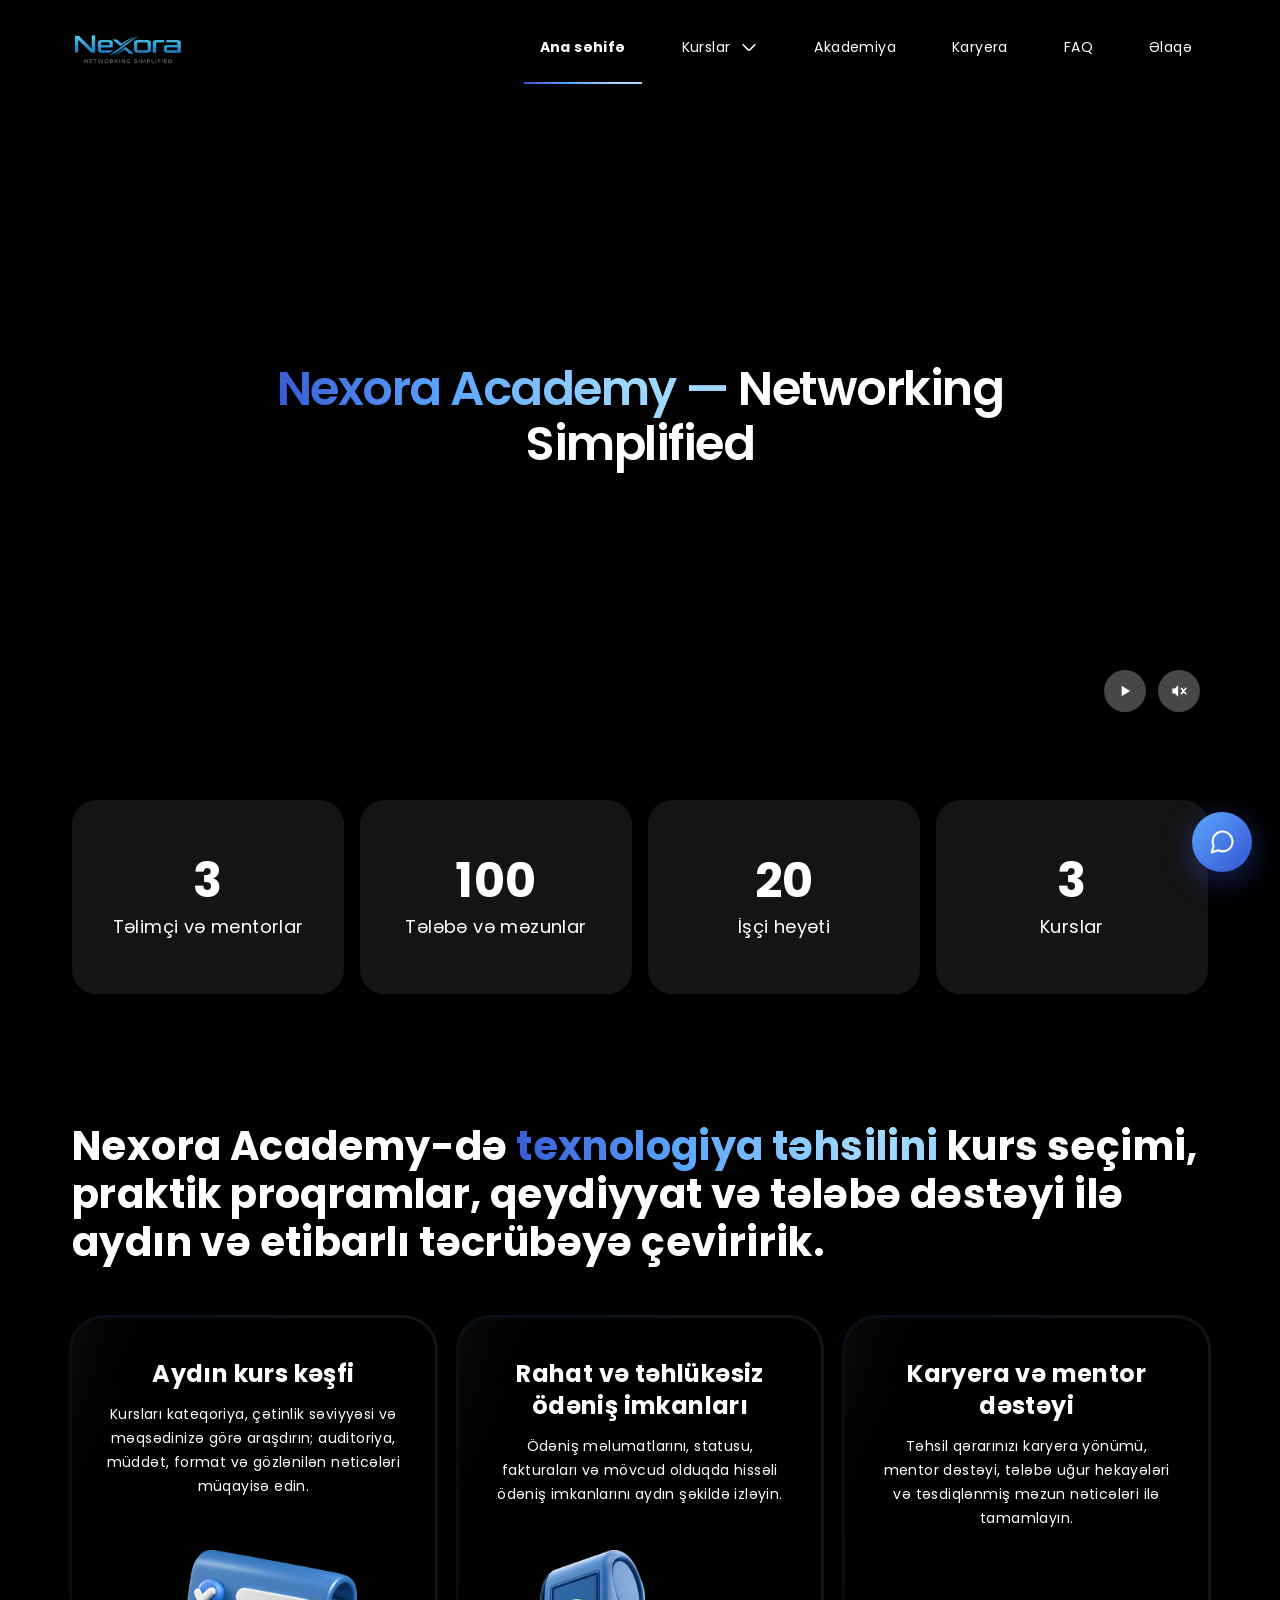
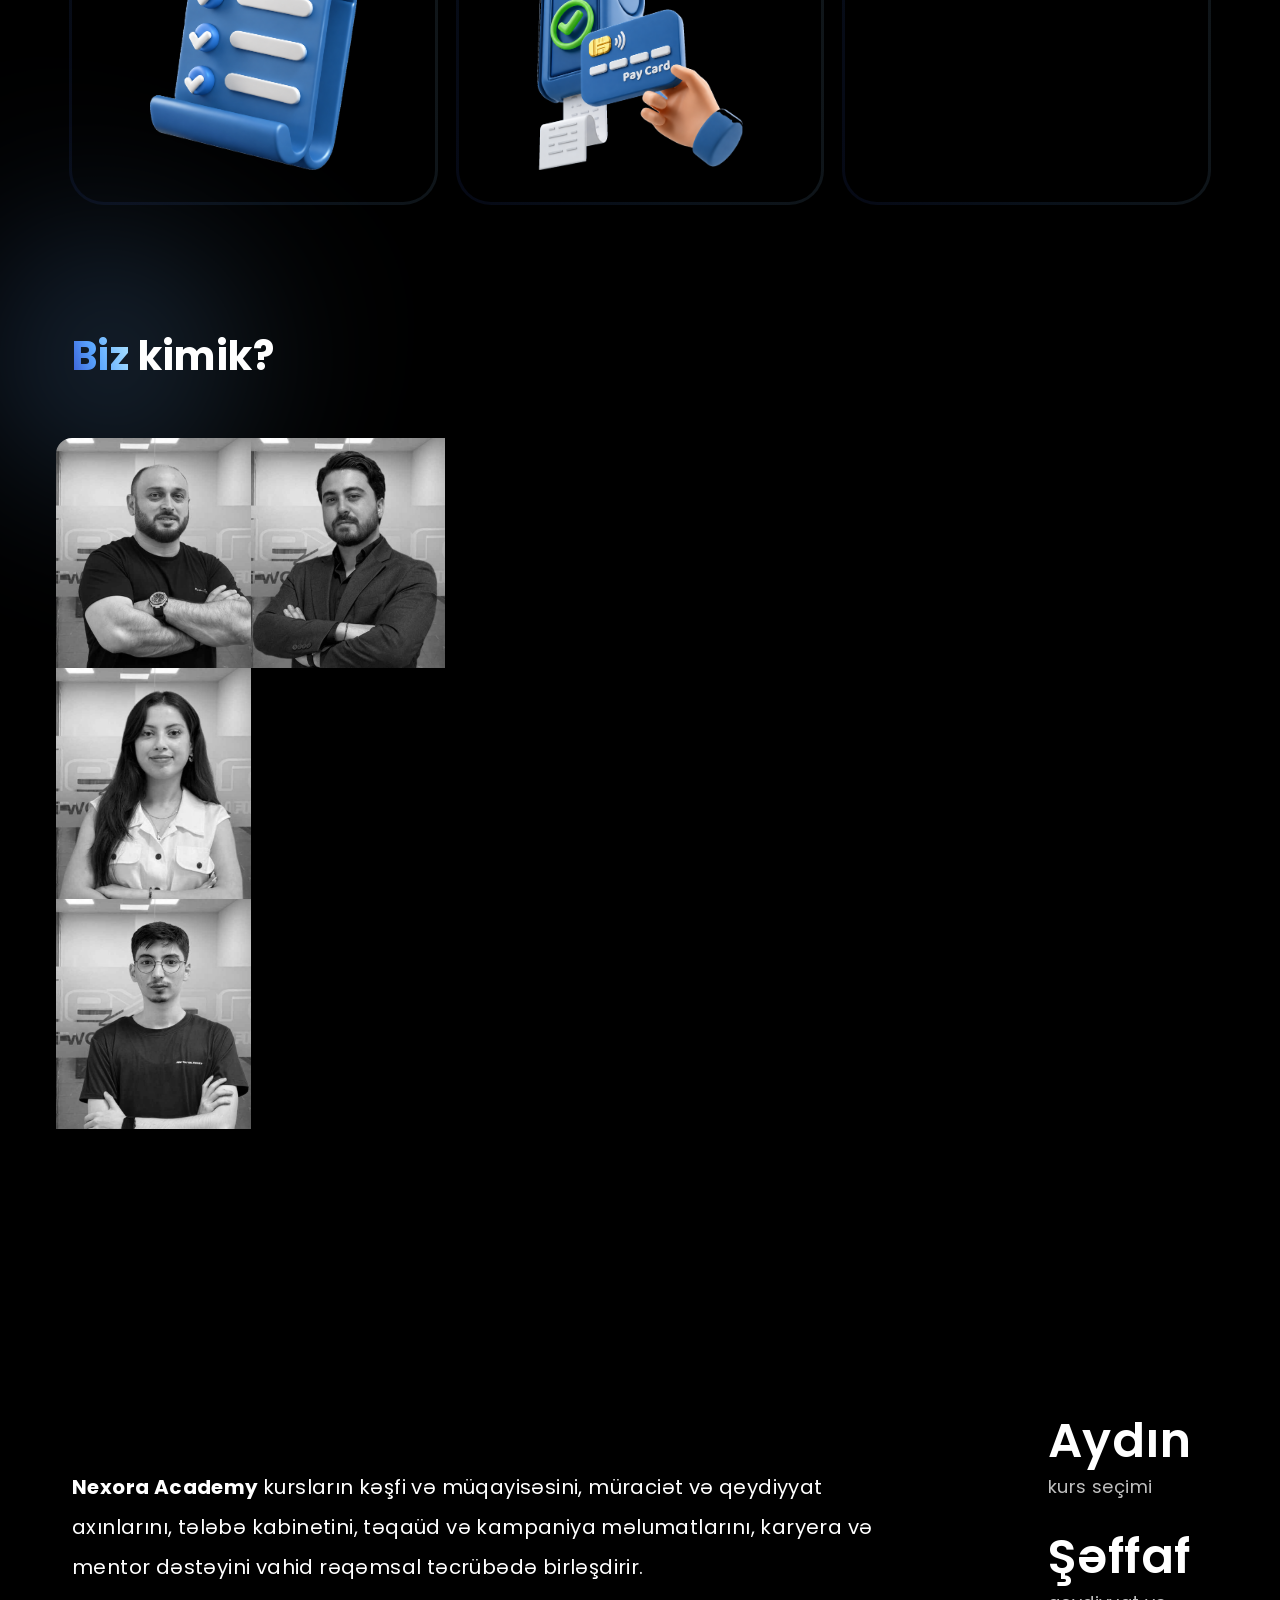
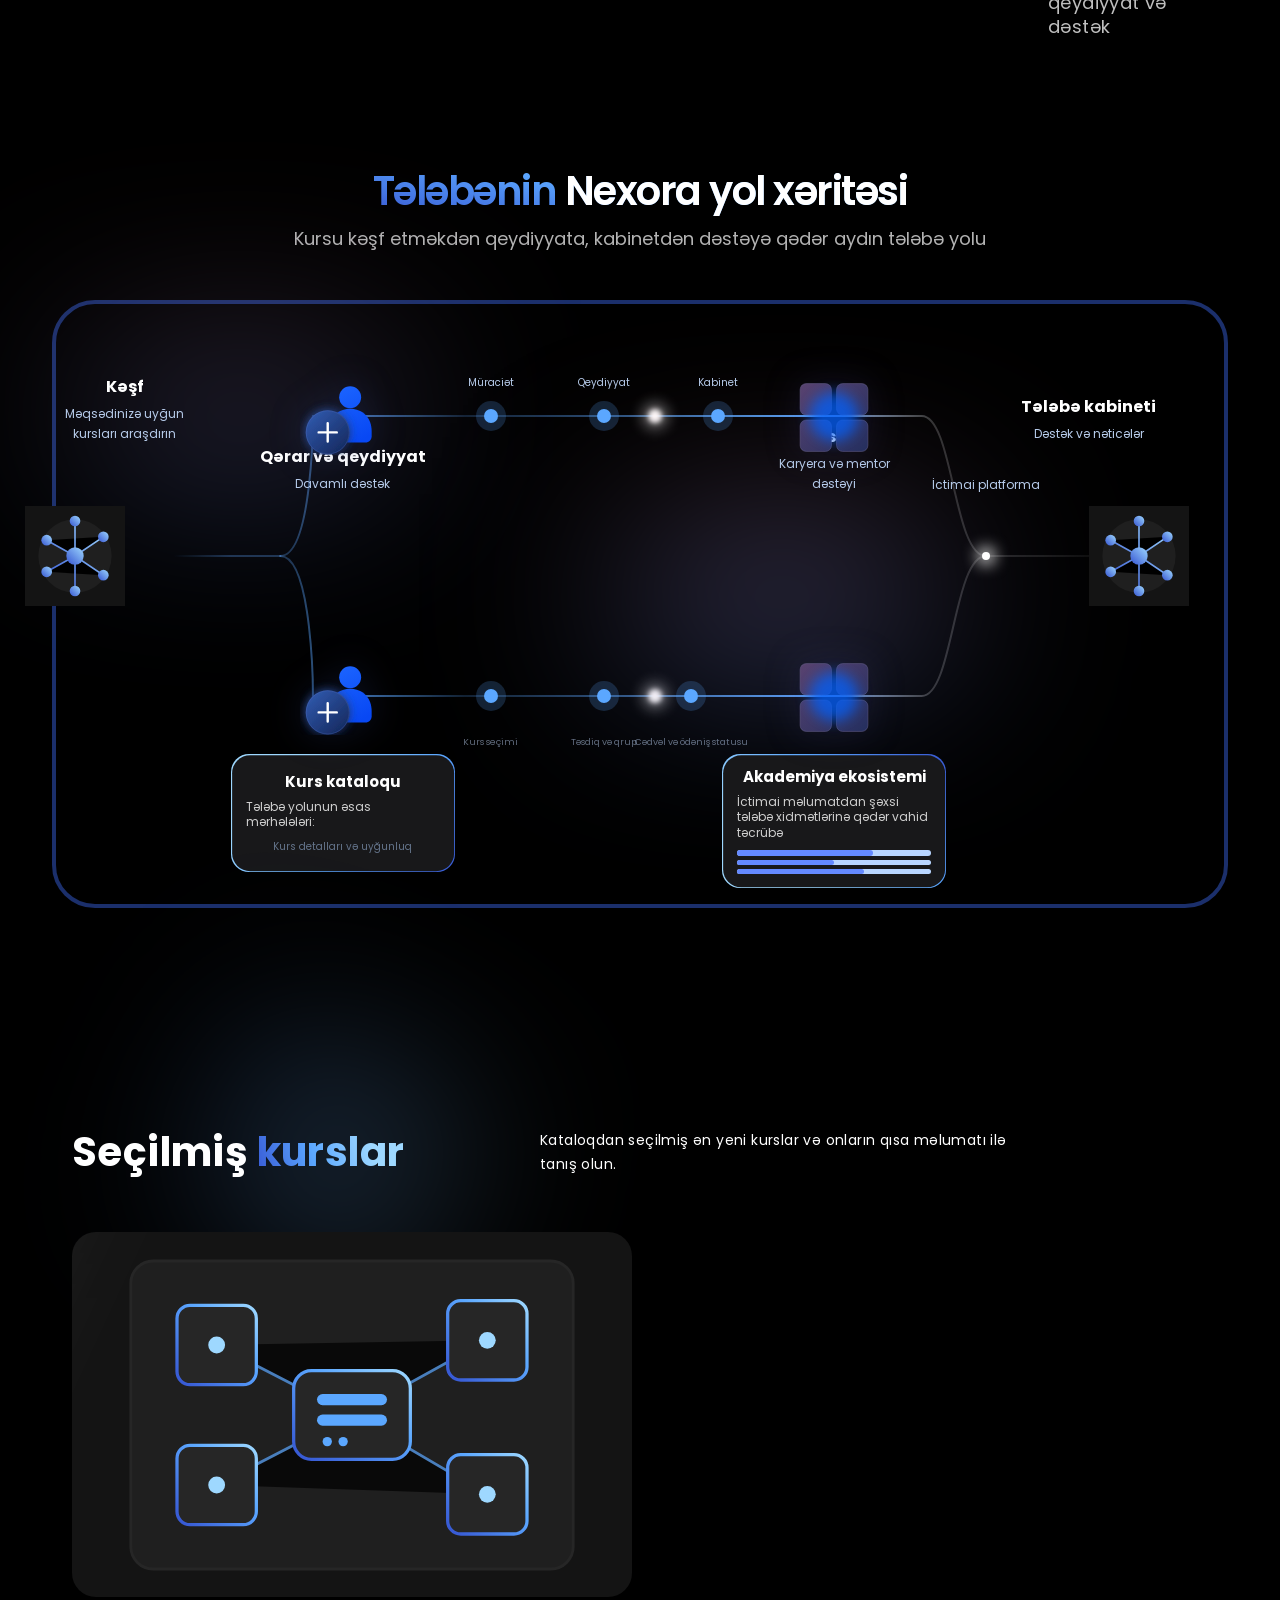
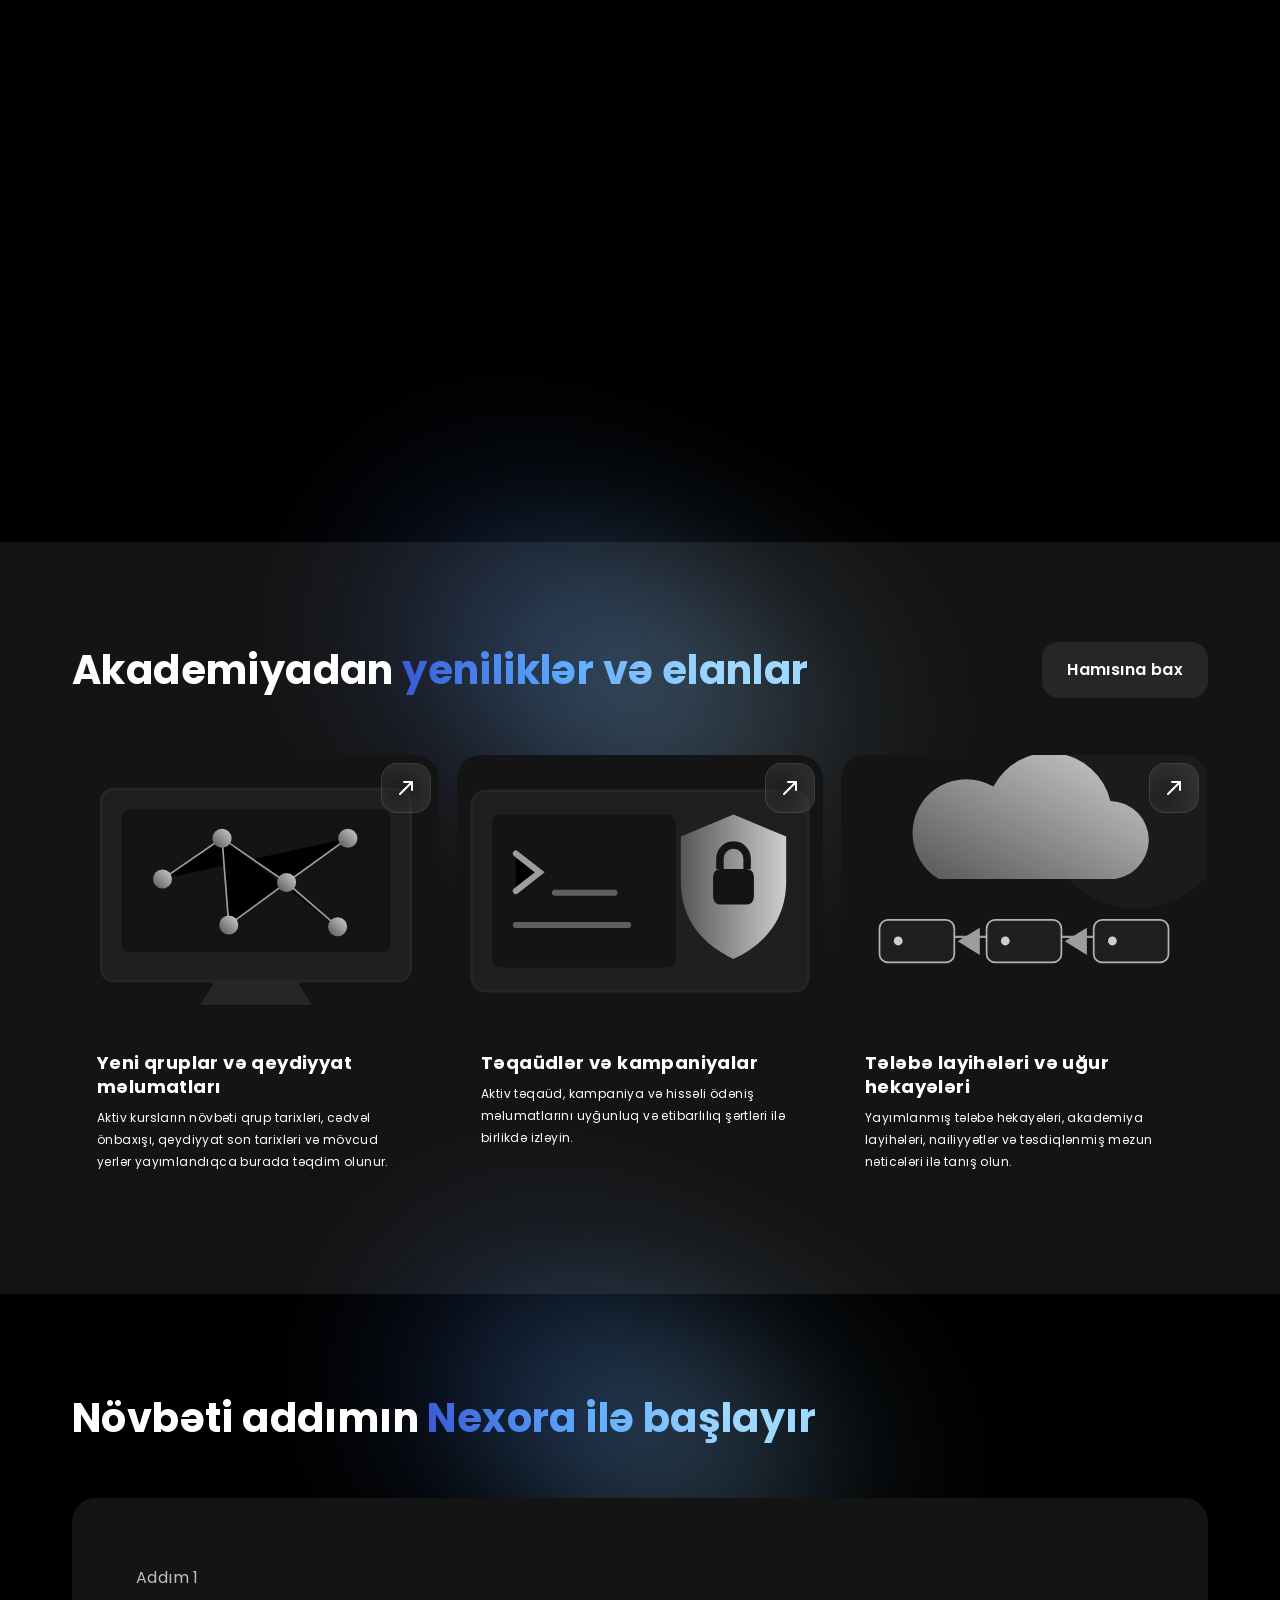
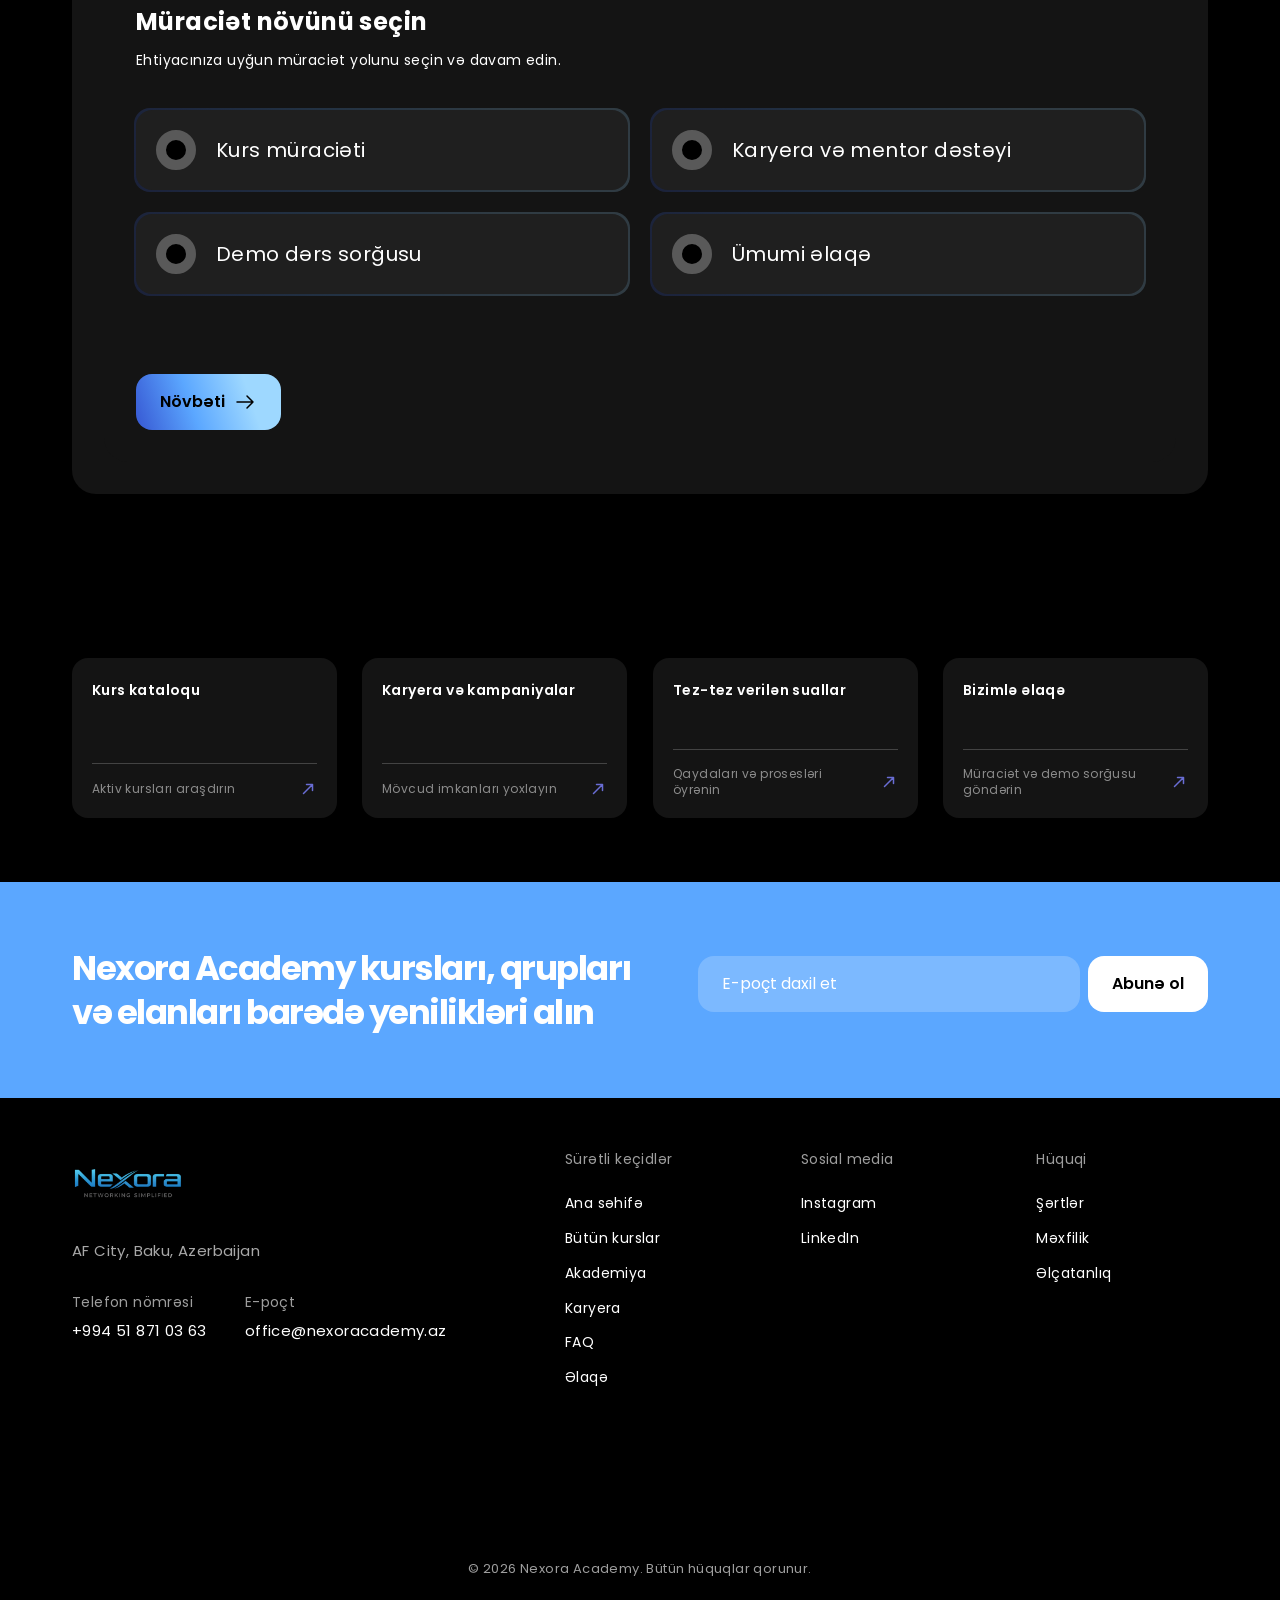
==== commit d80575d2: "Karyer səyfəsində Karyer imkanları olan hissəyə şəkiləri əlavə elədim" ====
--- a/index.html
+++ b/index.html
@@ -689,7 +689,7 @@
                     class="WhoWeAreSection_ai-who-we-are__media__image__cNM9o"
                   >
                     <img
-                      alt="Xalidə Həsənova — Mentor | Nexora Academy"
+                      alt="Xalidə Həsənova — Satış meneceri | Nexora Academy"
                       data-nimg="1"
                       decoding="async"
                       height="400"
@@ -702,7 +702,7 @@
                       class="WhoWeAreSection_ai-who-we-are__media__image__info__mYOIx"
                     >
                       <span> Xalidə Həsənova </span>
-                      <span> Mentor </span>
+                      <span> Satış meneceri </span>
                     </div>
                   </div>
                   <div
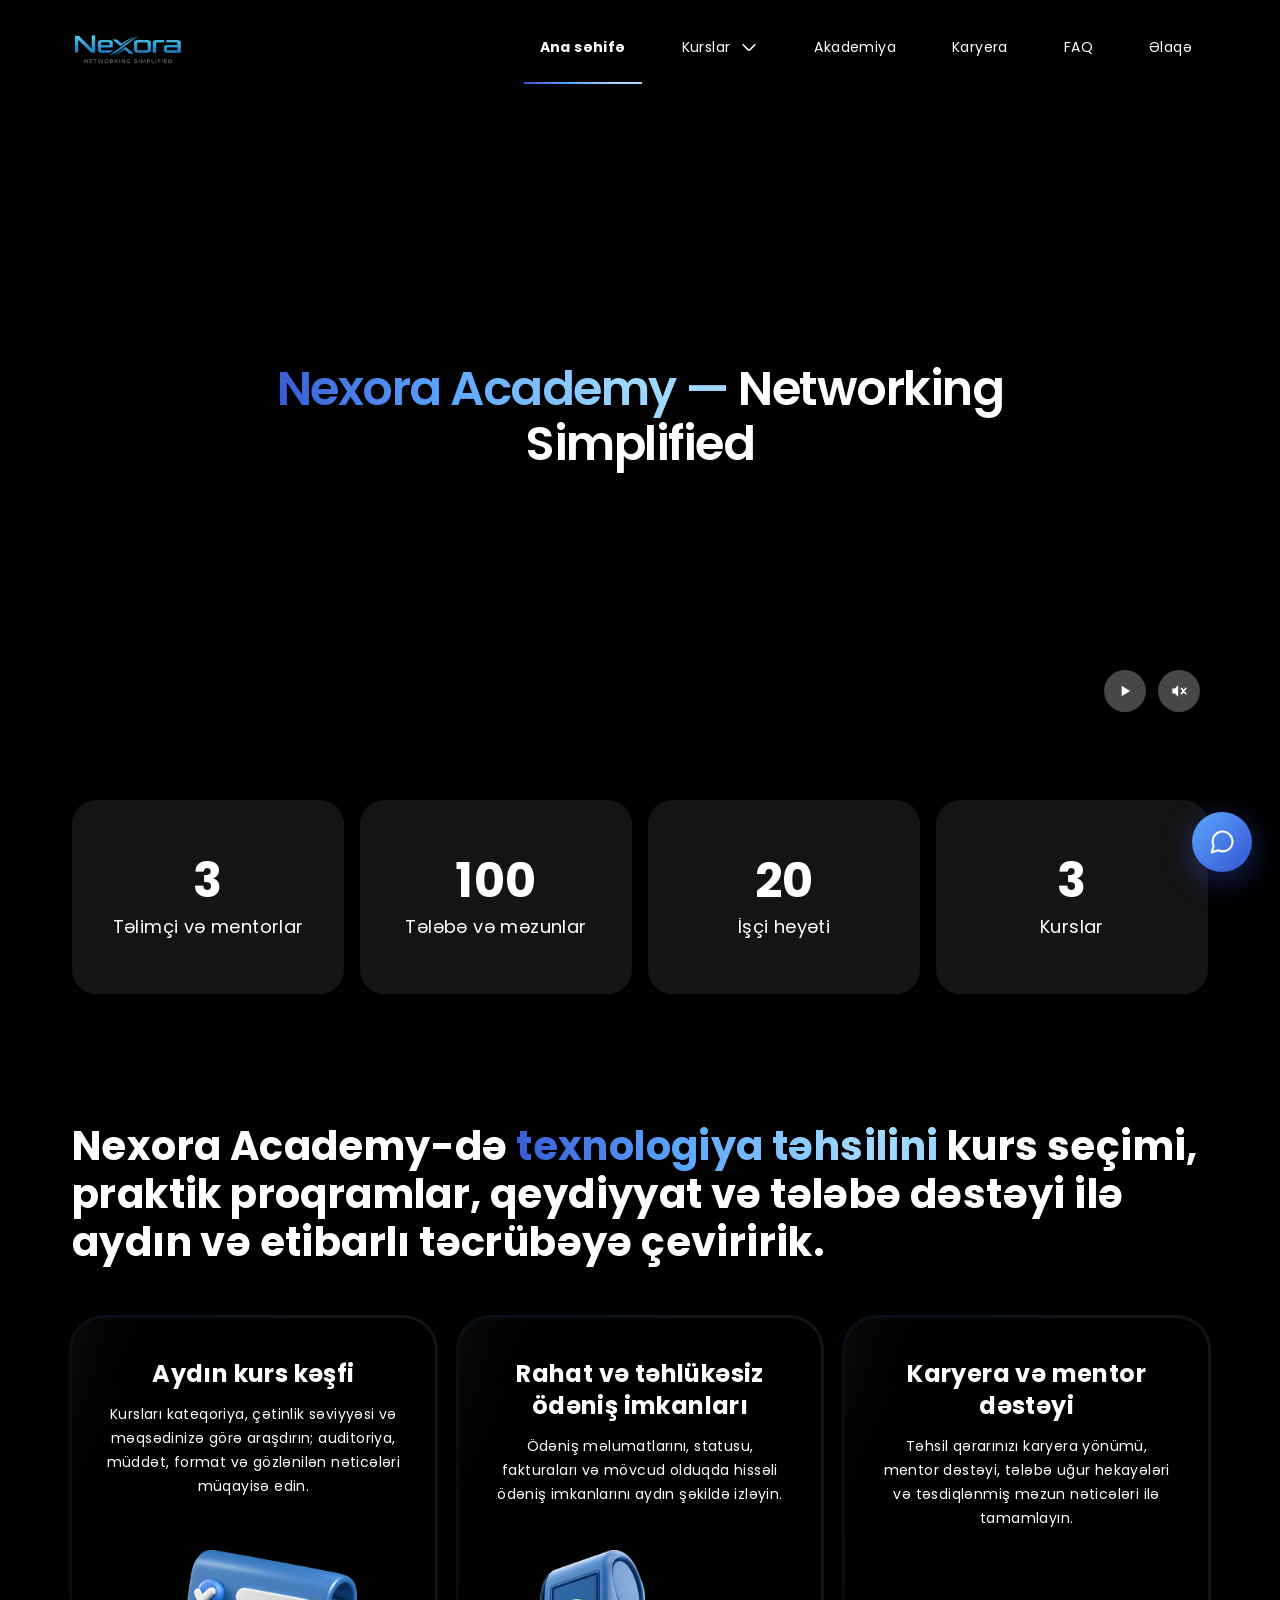
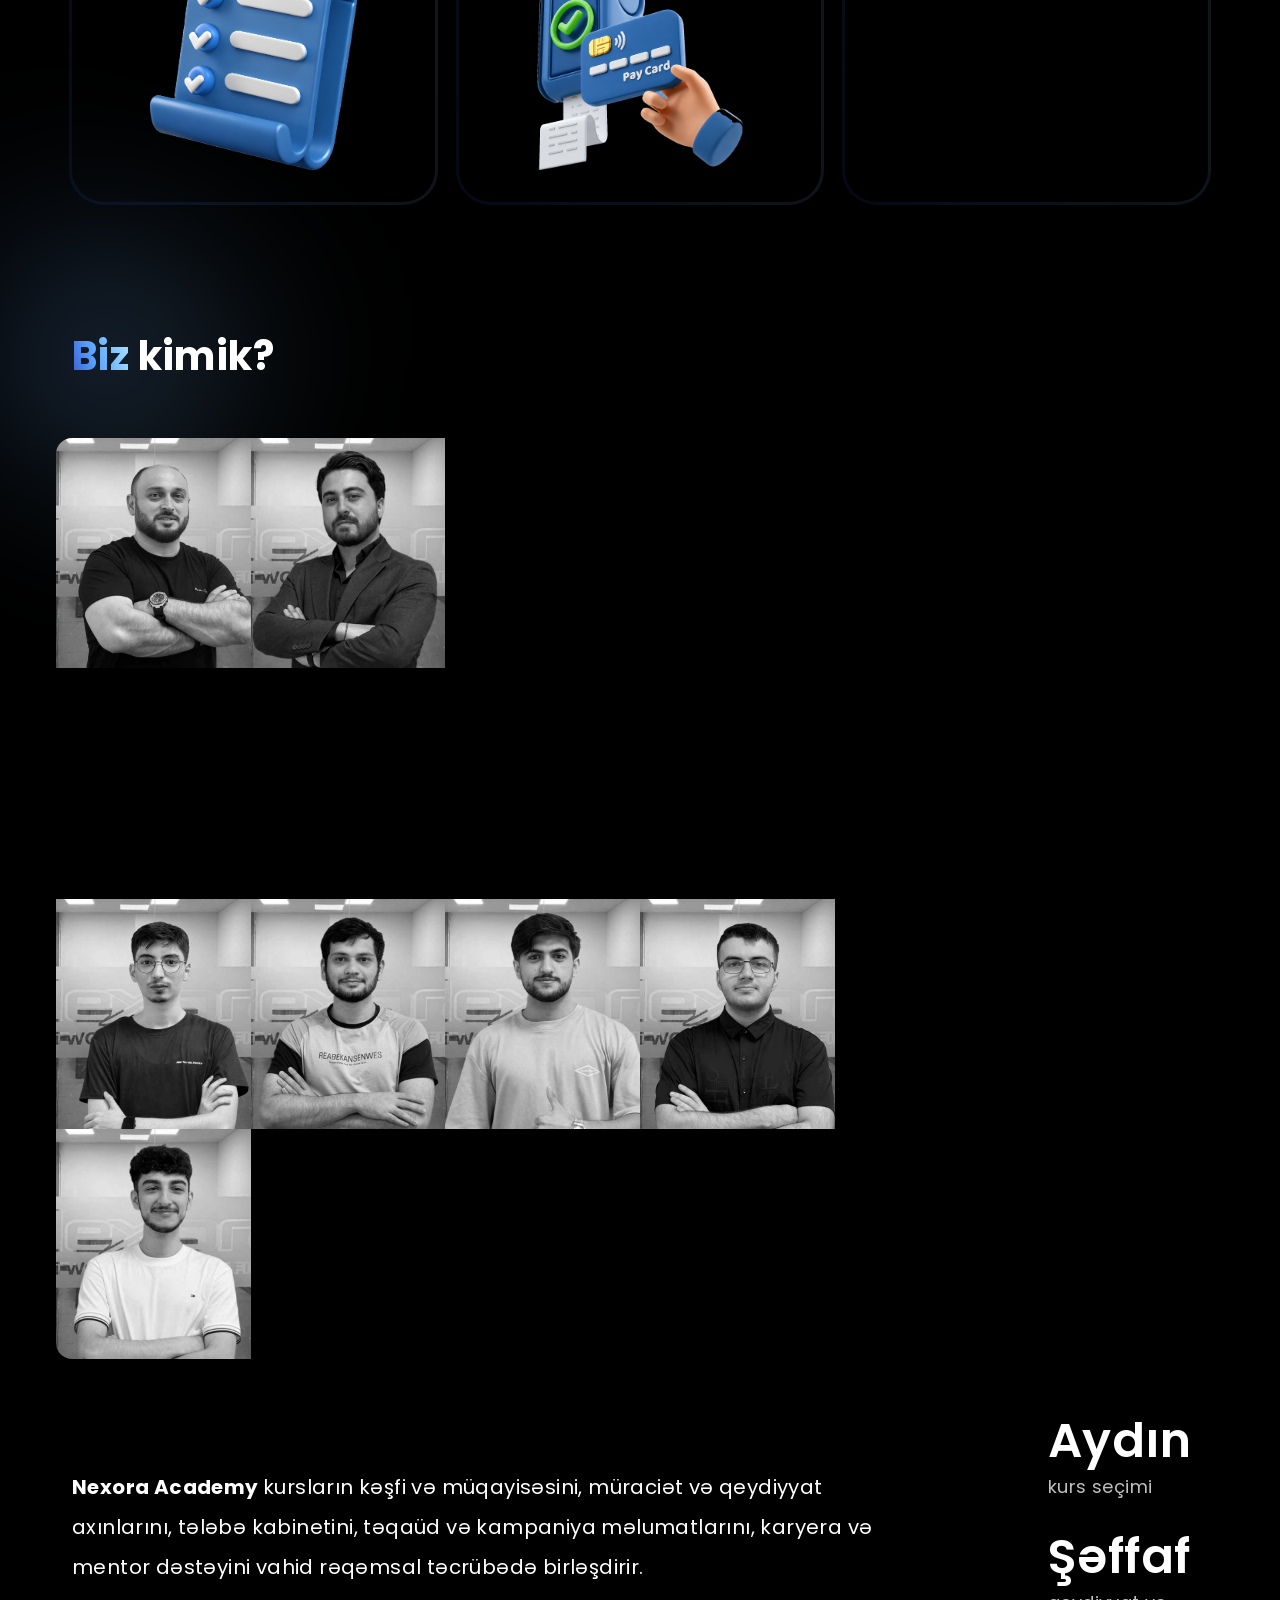
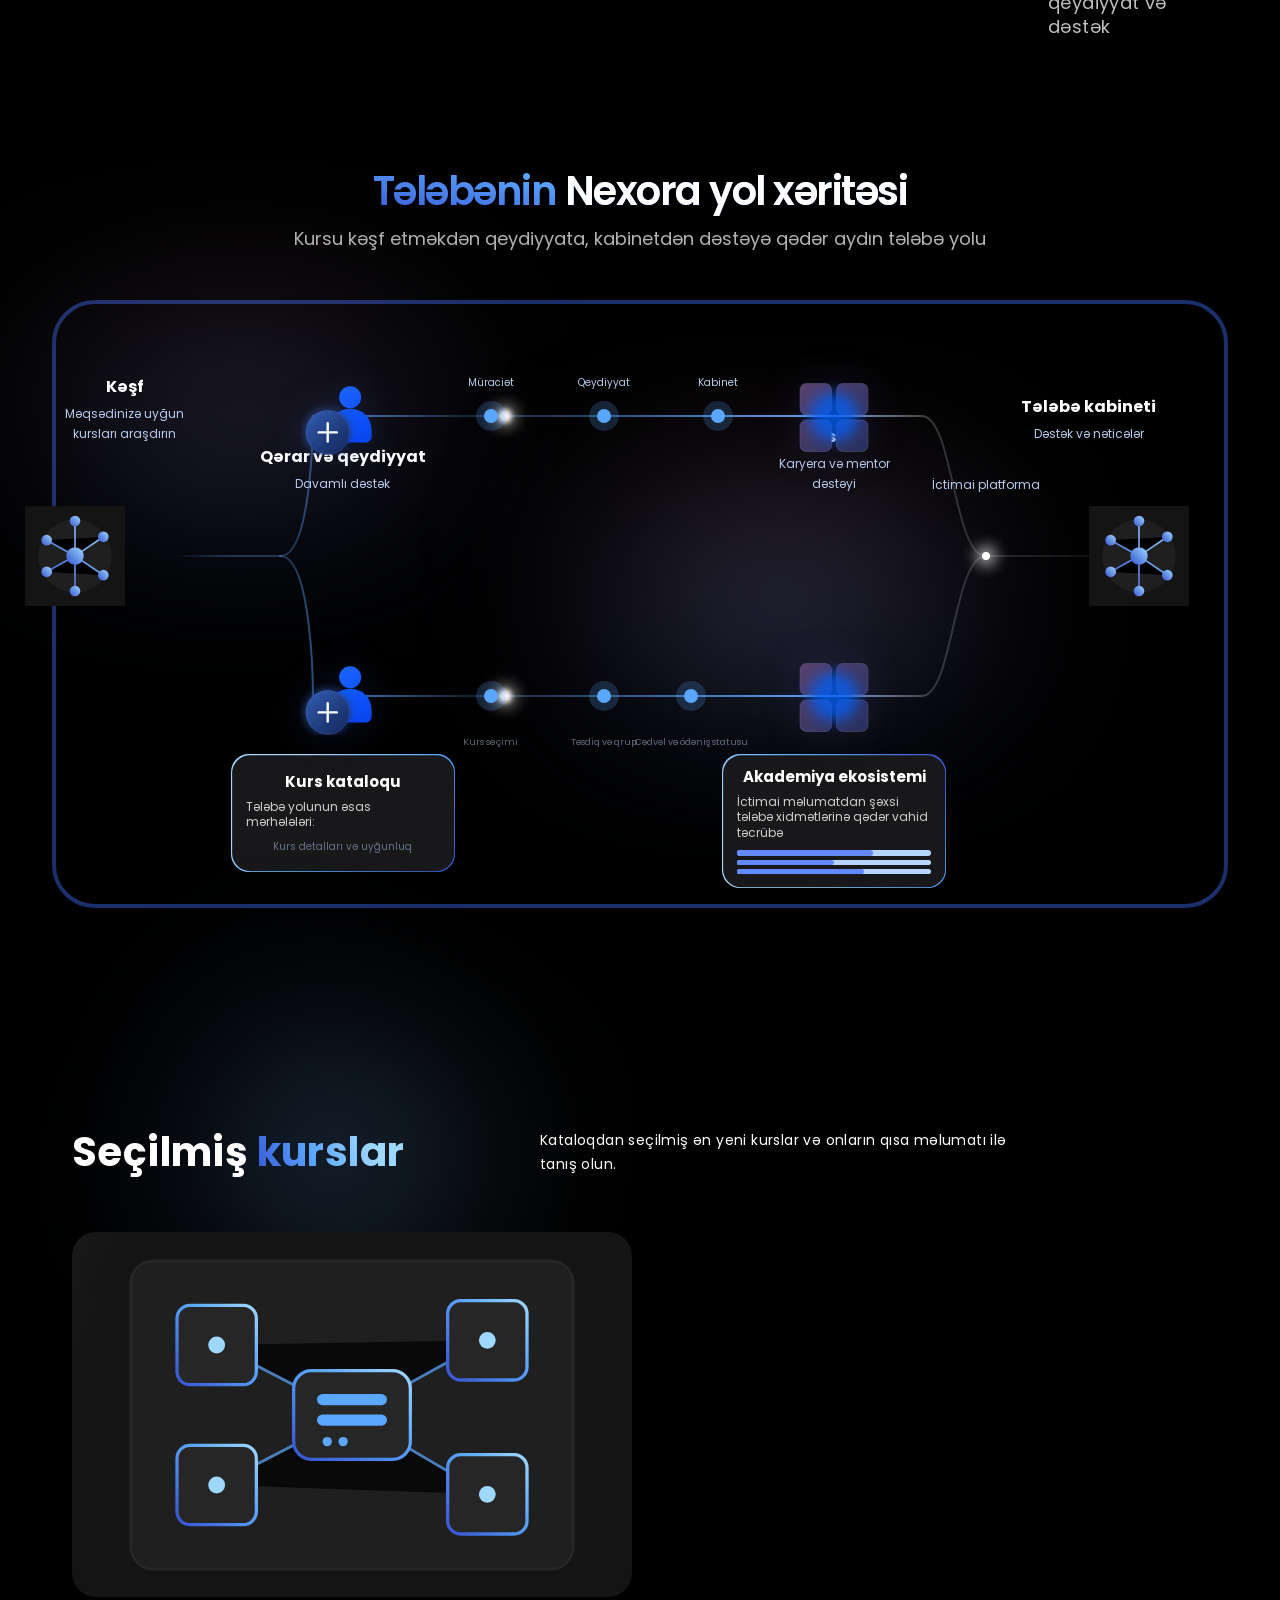
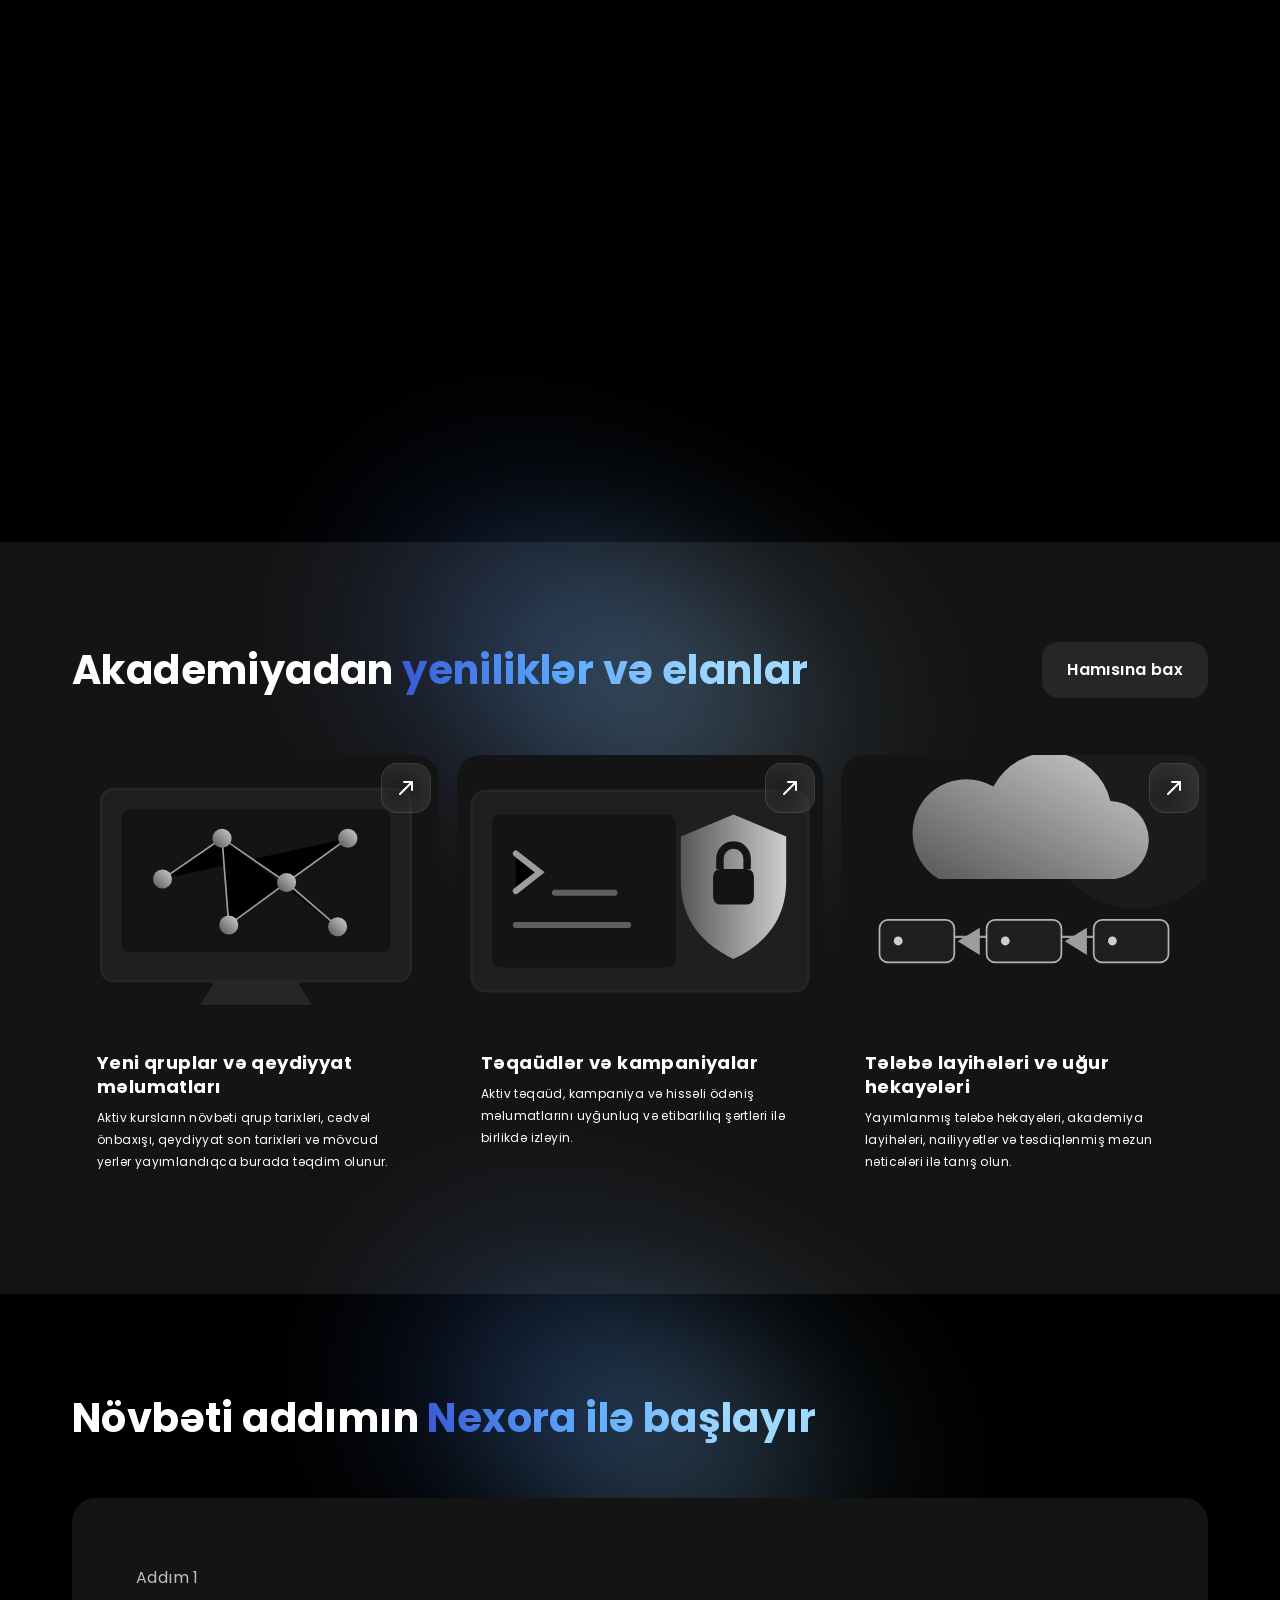
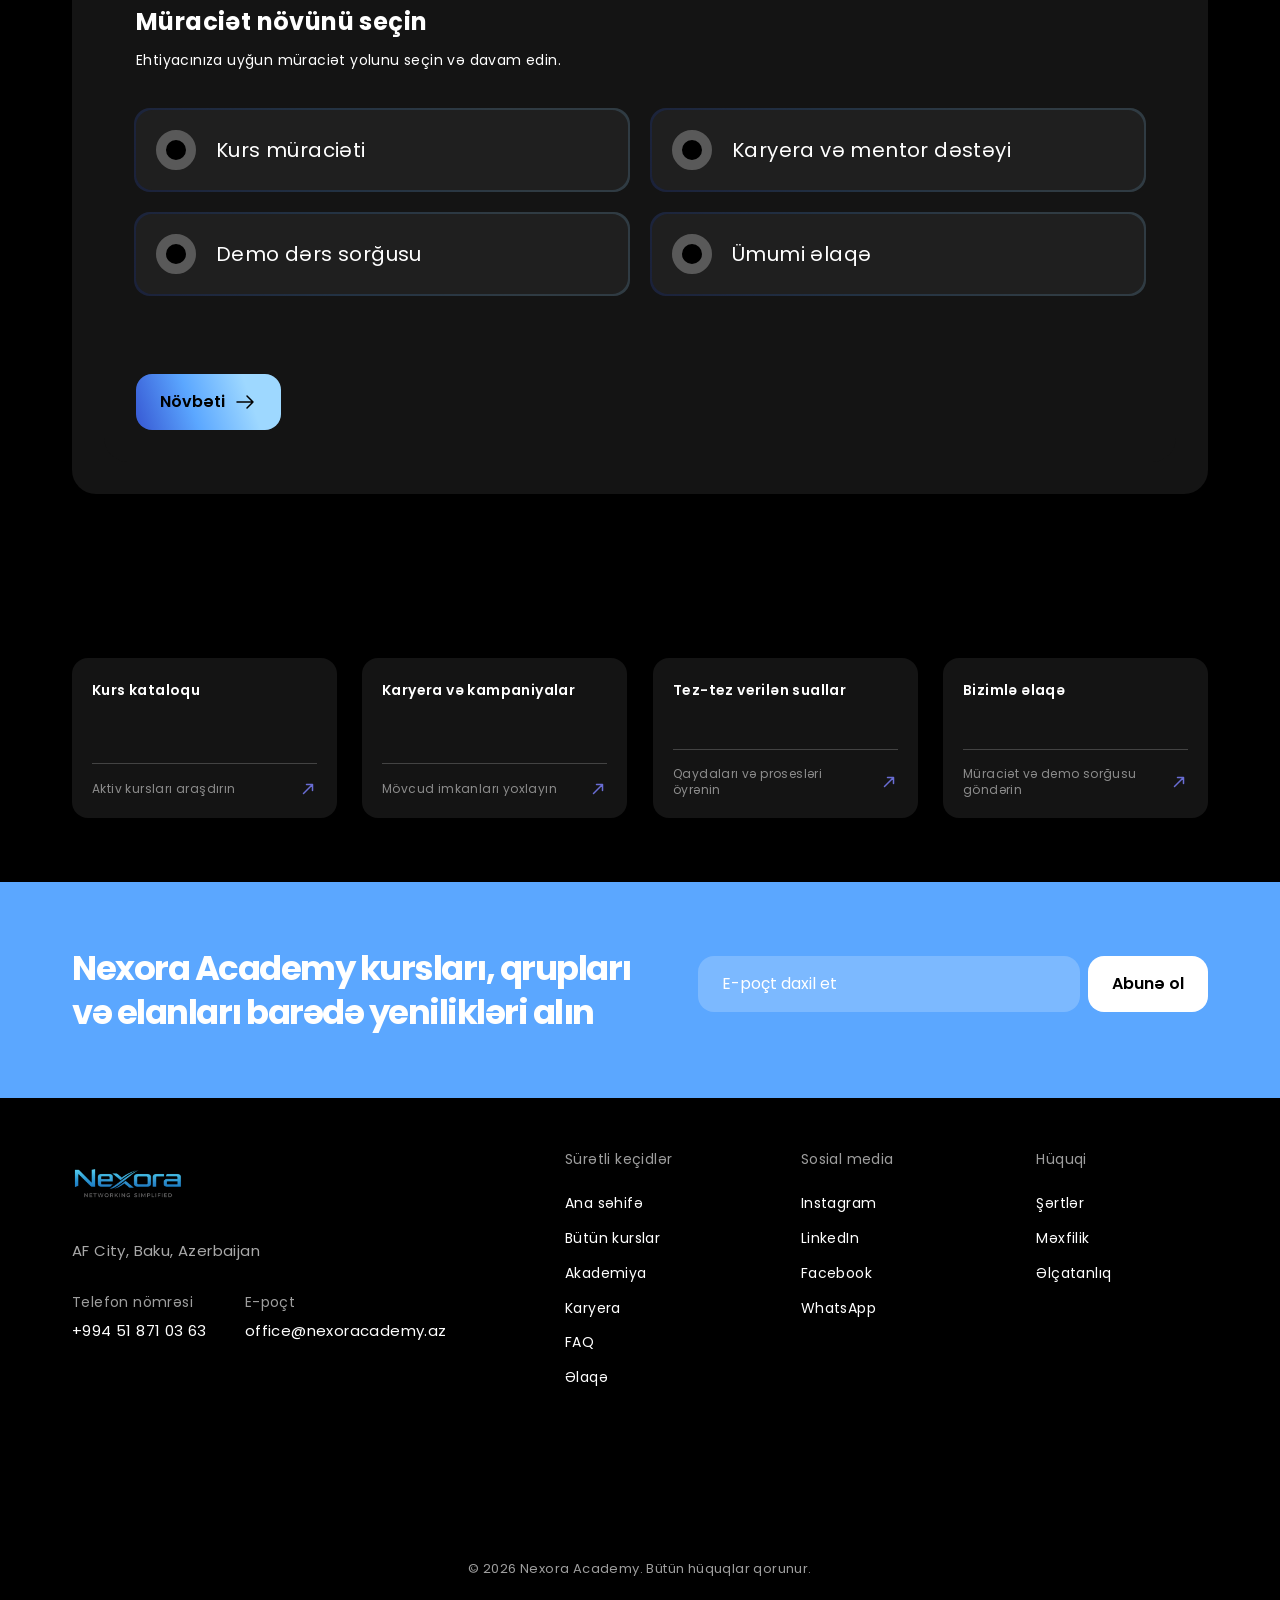
==== commit f38d5b53: "Rəşidin logo, ikonlarda və sosial media hissəsinə elədiyi dəyişikliyi öz işimədə tətbiq elədim" ====
--- a/index.html
+++ b/index.html
@@ -3,7 +3,7 @@
   <head>
     <link rel="preconnect" href="https://fonts.googleapis.com" />
     <link rel="preconnect" href="https://fonts.gstatic.com" crossorigin />
-    <link rel="icon" type="image/svg+xml" href="assets/logo.png" />
+    <link rel="icon" type="image/svg+xml" href="assets/logo.png">
     <meta charset="utf-8" />
     <meta name="viewport" content="width=device-width, initial-scale=1" />
     <meta name="description" content="" />
@@ -2610,6 +2610,12 @@
                   >LinkedIn</a
                 >
               </li>
+              <li>
+                <a href="https://www.facebook.com/profile.php?id=61591853181639" rel="noopener noreferrer" target="_blank">Facebook</a>
+              </li>
+              <li>
+                <a href="https://wa.me/994506690452" rel="noopener noreferrer" target="_blank">WhatsApp</a>
+              </li>
             </ul>
           </div>
           <div class="Footer_footer__column__t5C9p">
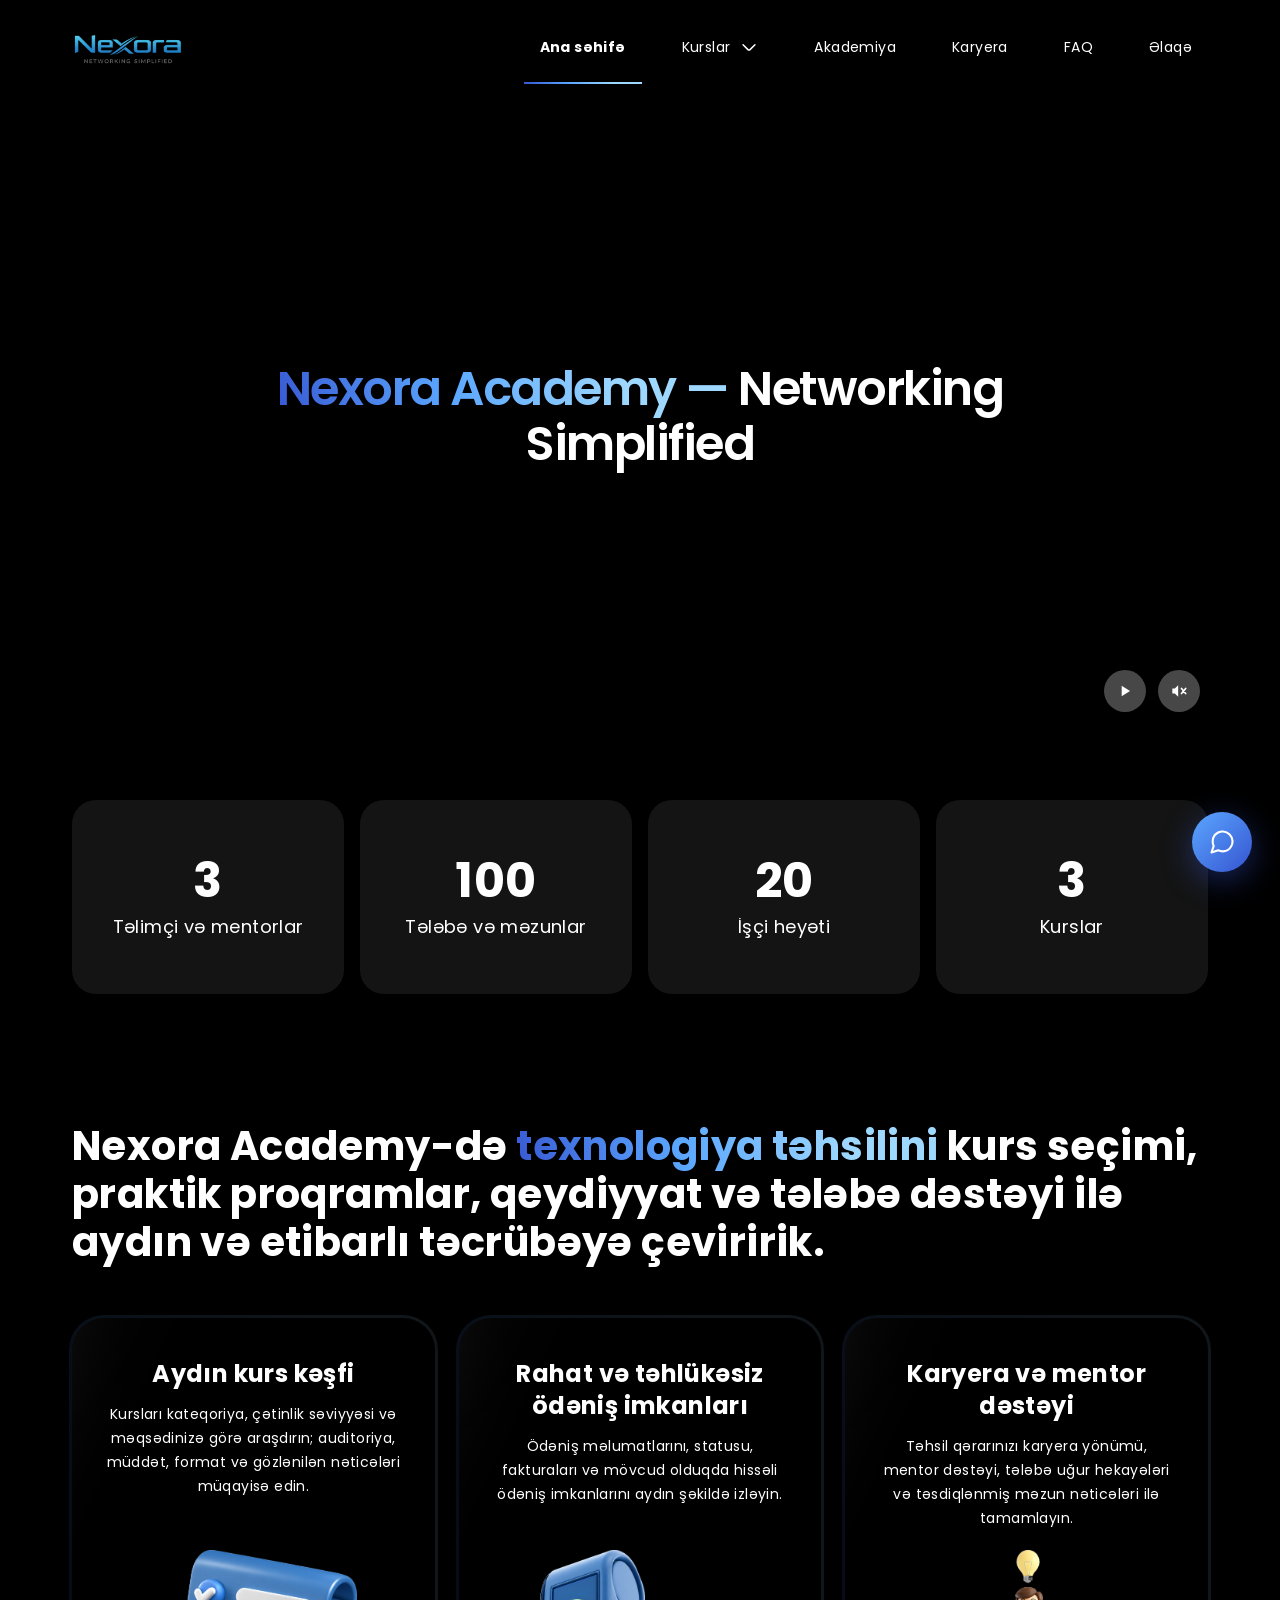
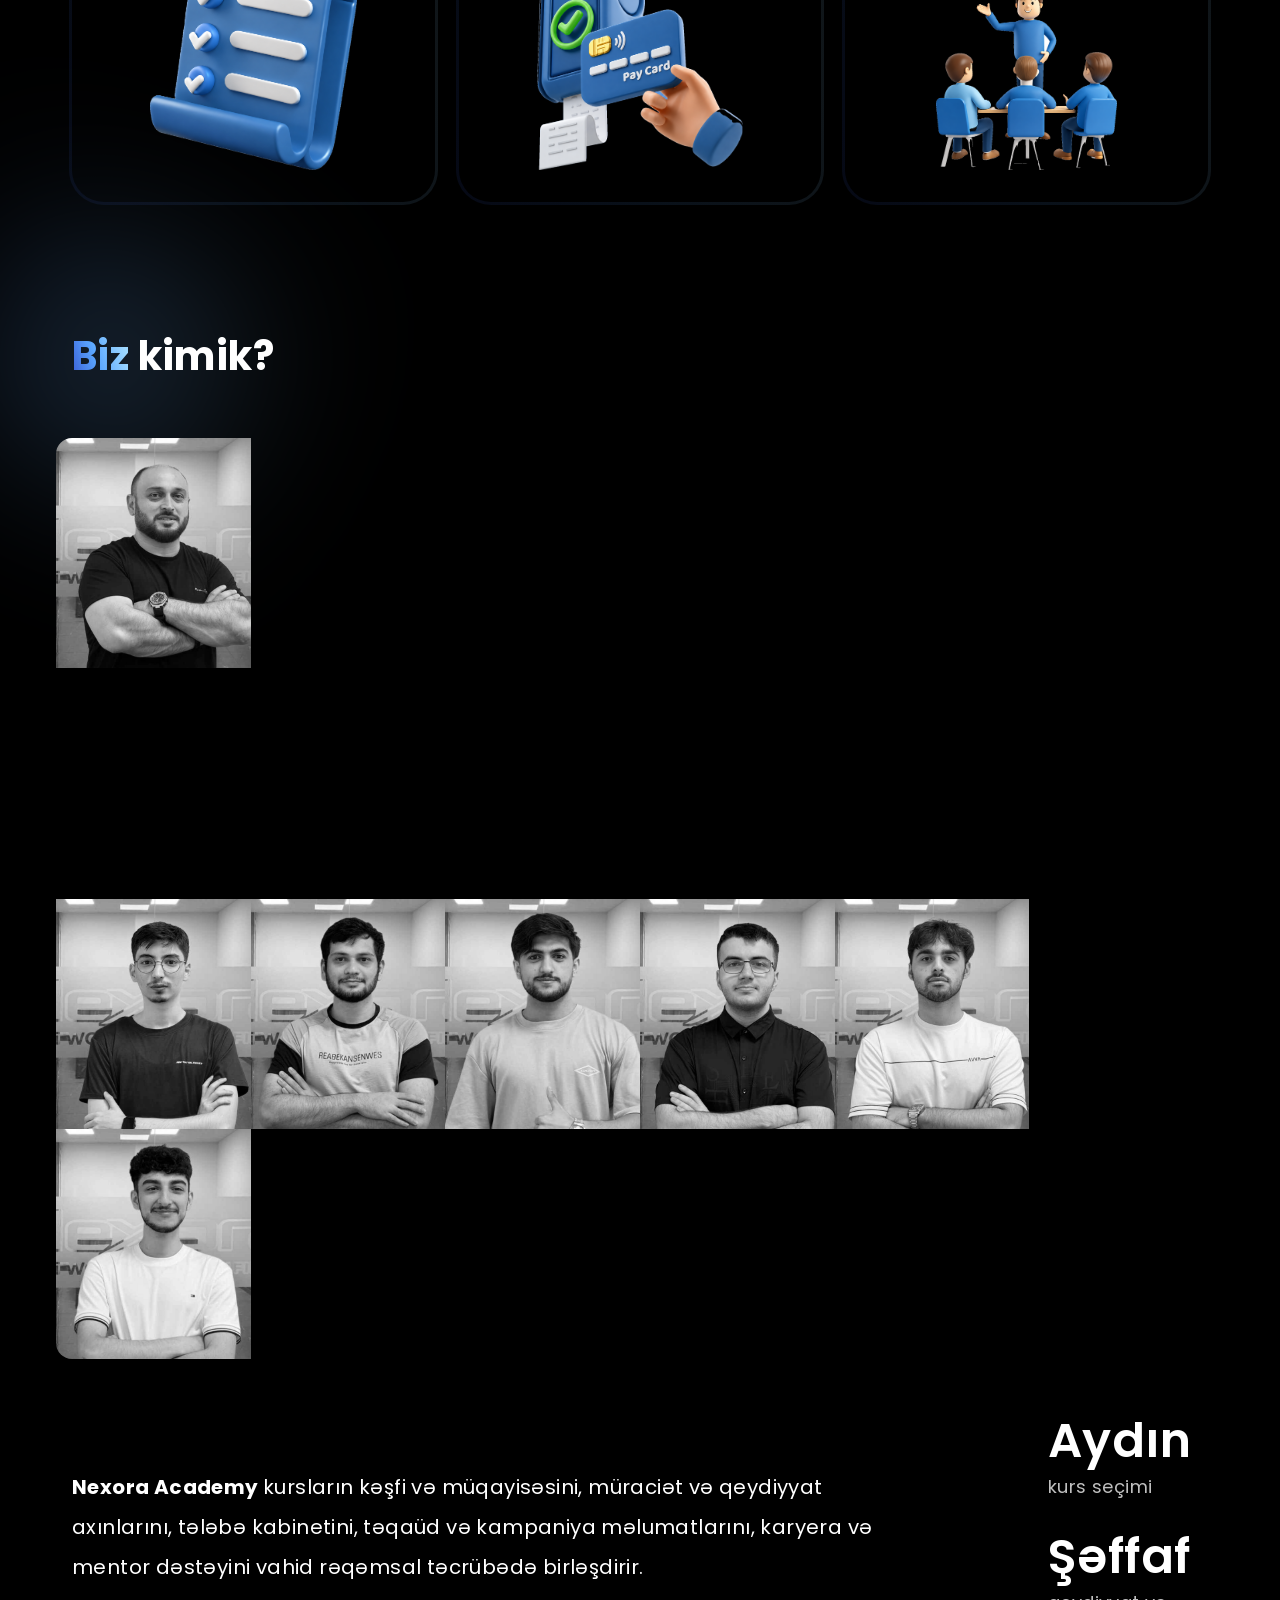
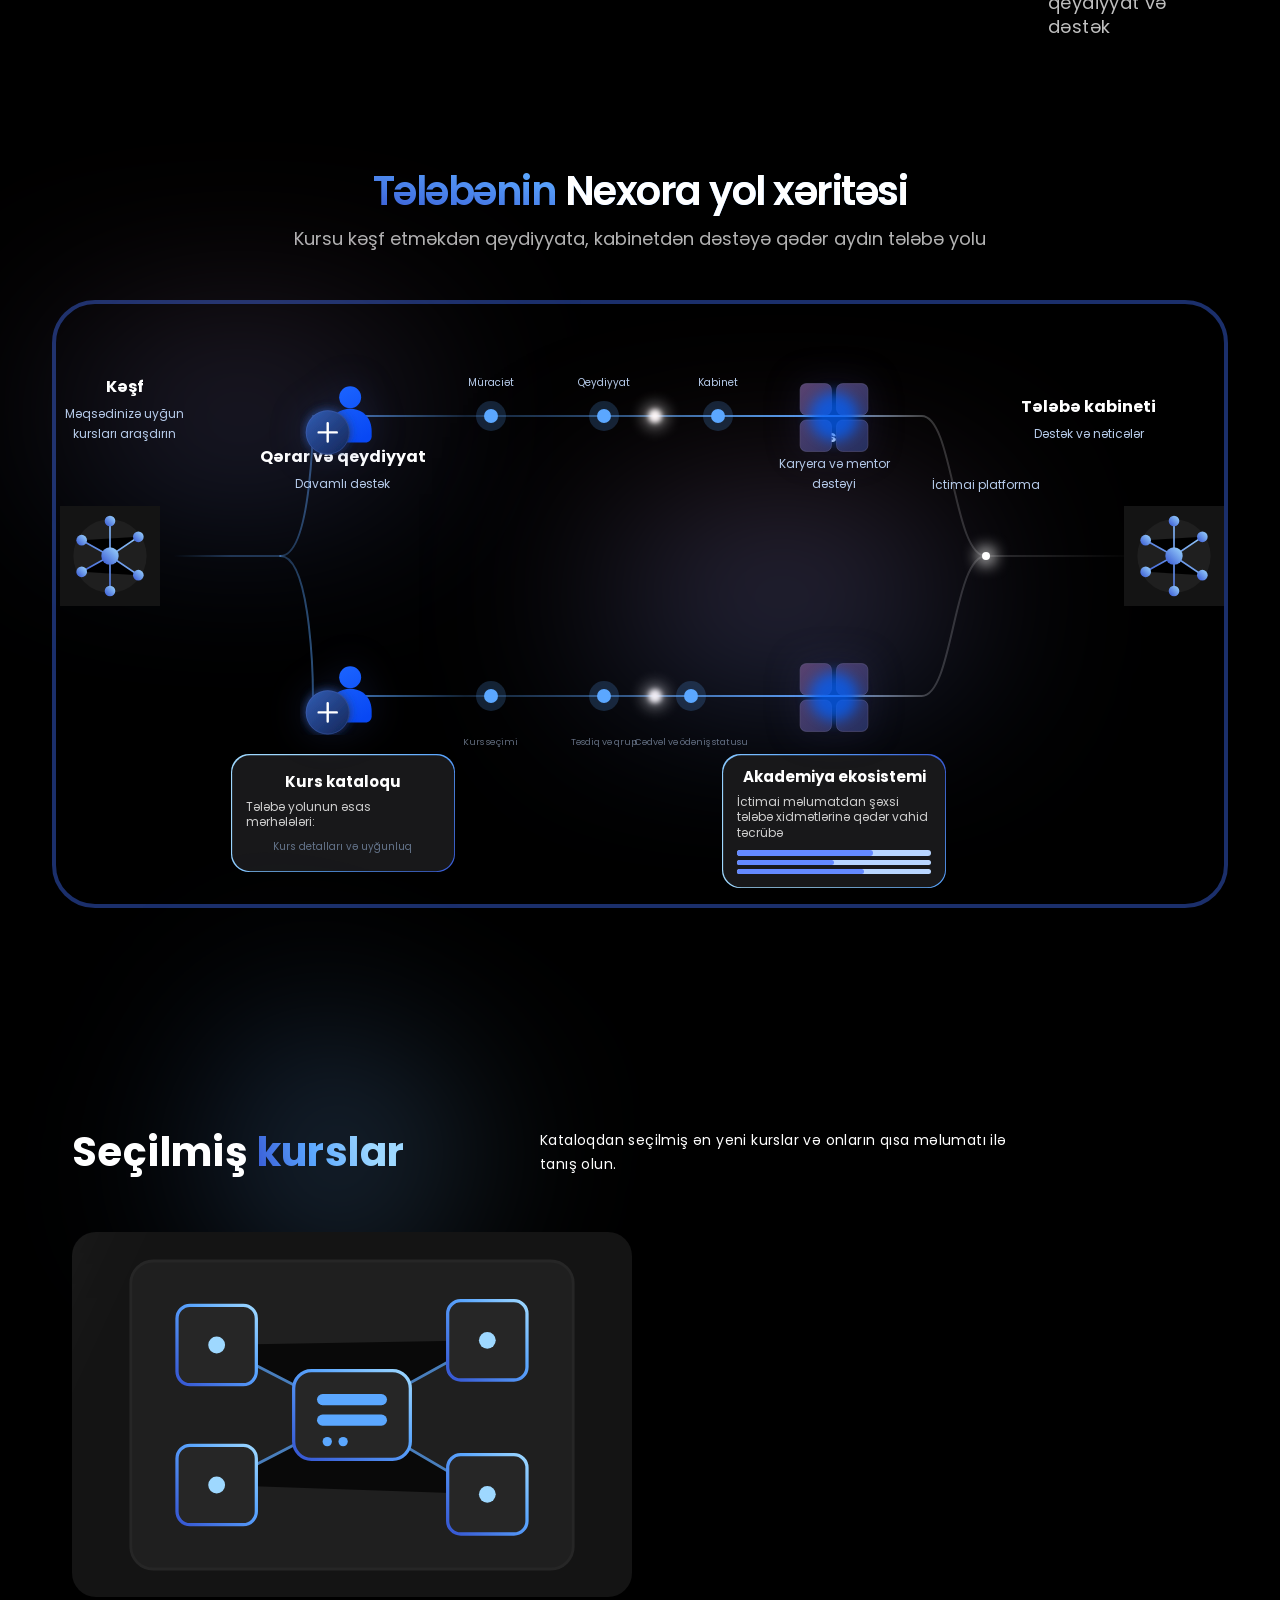
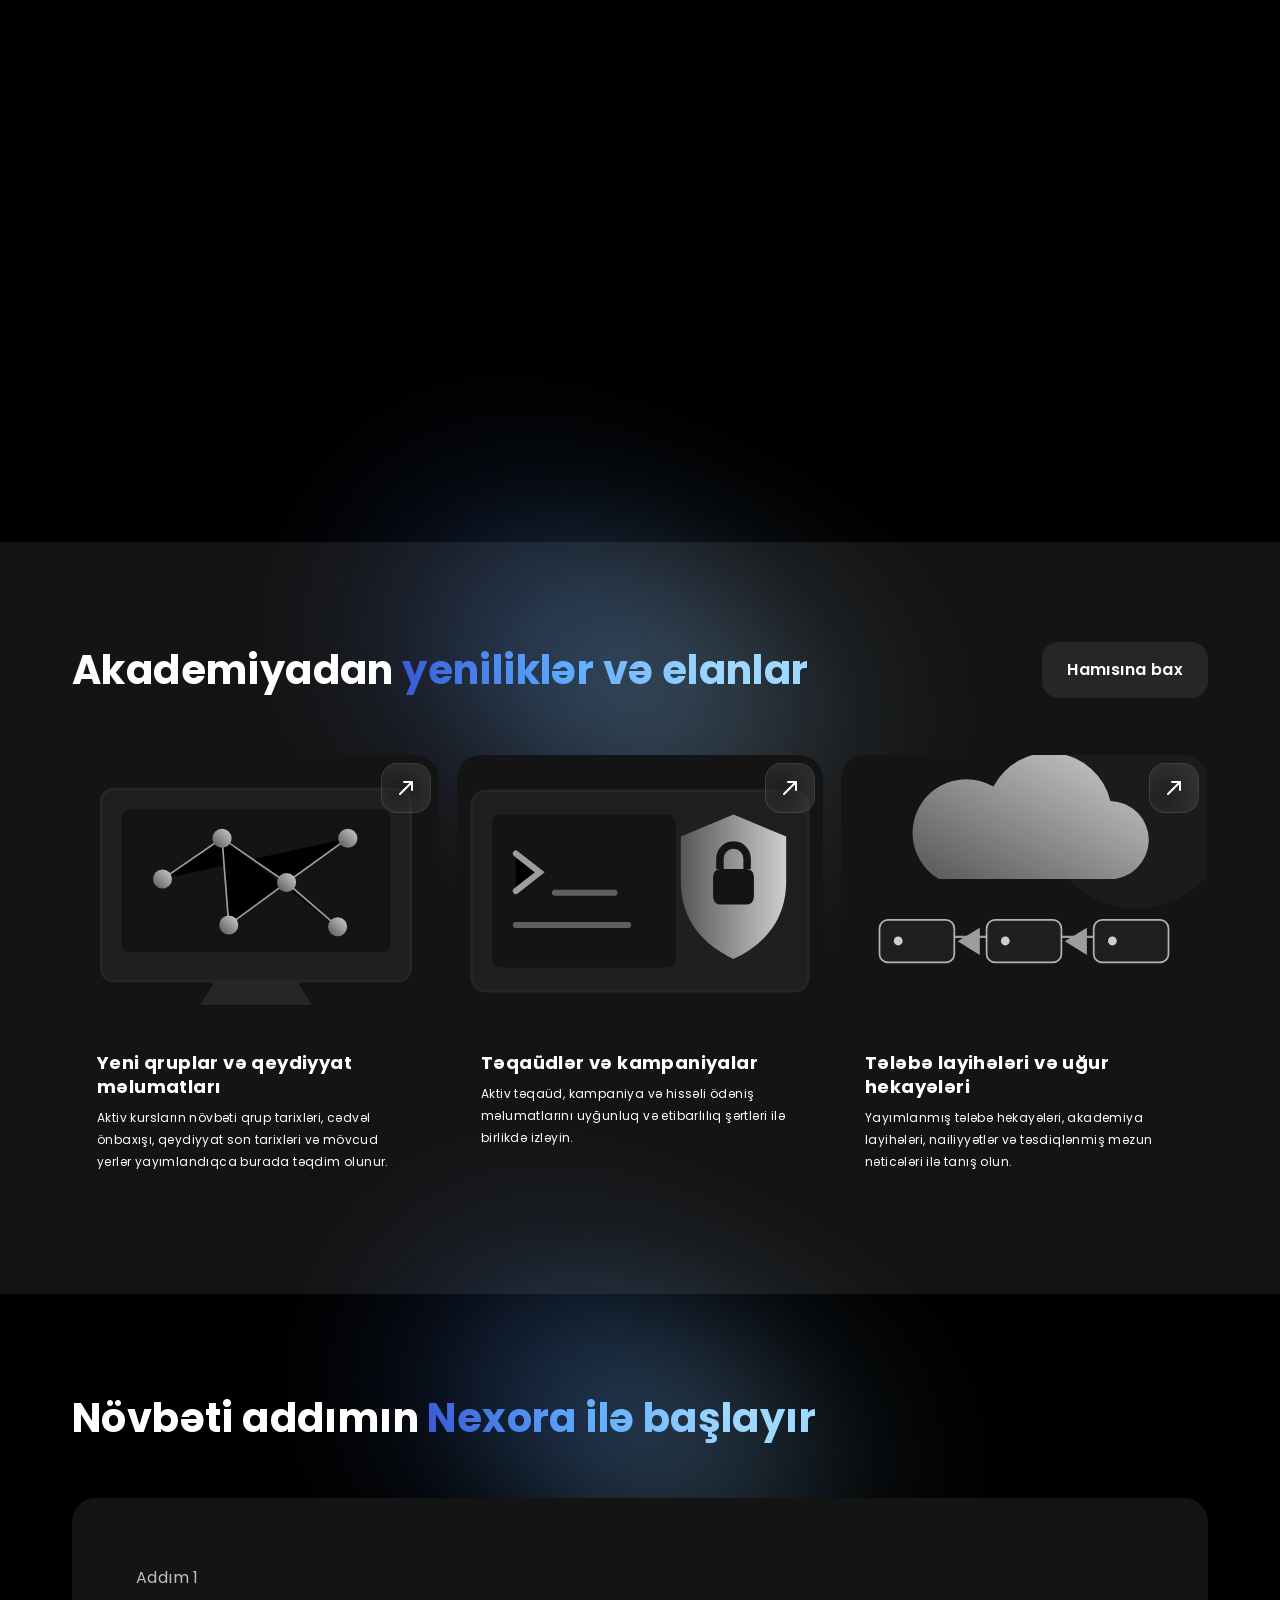
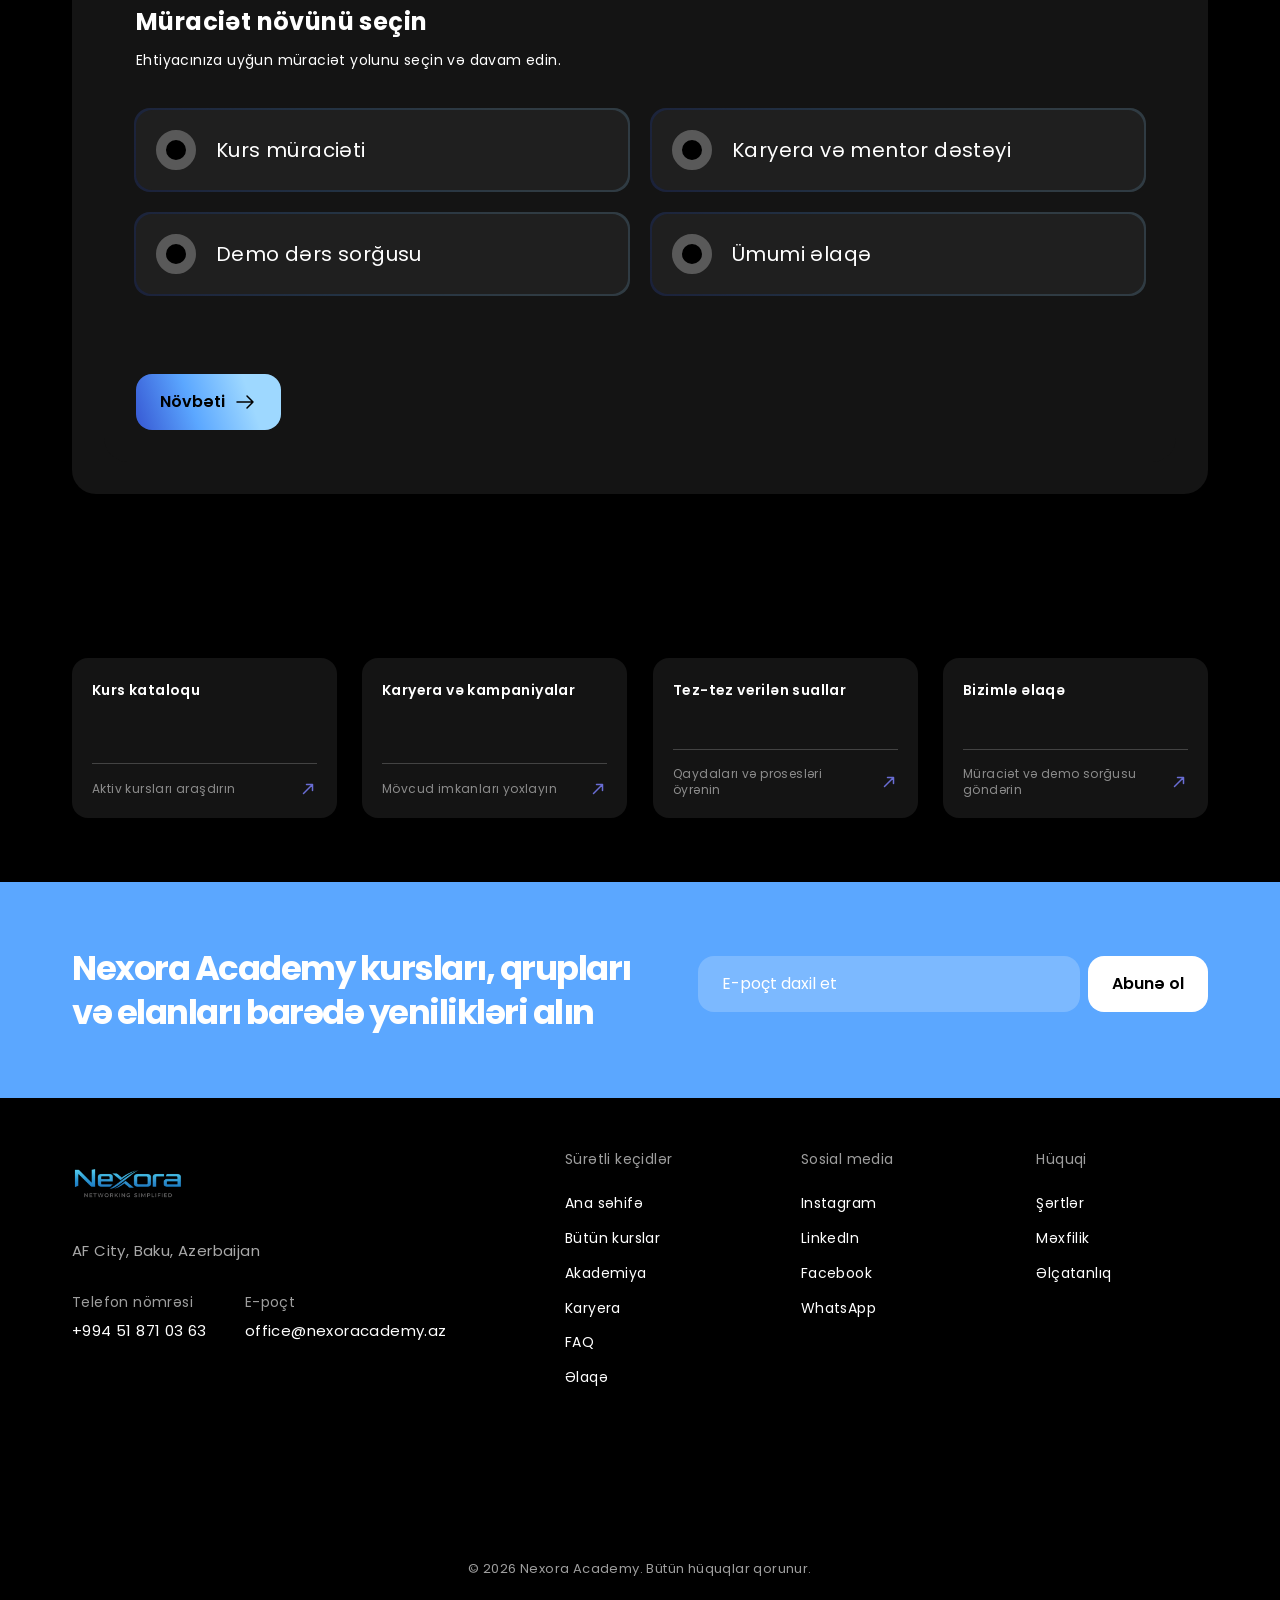
==== commit 581266d8: "Sosyal media linklərin kodundakı hərbir target= blankları sildim çünki standartlara uymur" ====
--- a/index.html
+++ b/index.html
@@ -2598,7 +2598,6 @@
                 <a
                   href="https://www.instagram.com/_nexoracademy"
                   rel="noopener noreferrer"
-                  target="_blank"
                   >Instagram</a
                 >
               </li>
@@ -2606,15 +2605,14 @@
                 <a
                   href="https://www.linkedin.com/company/nexoracademy/"
                   rel="noopener noreferrer"
-                  target="_blank"
                   >LinkedIn</a
                 >
               </li>
               <li>
-                <a href="https://www.facebook.com/profile.php?id=61591853181639" rel="noopener noreferrer" target="_blank">Facebook</a>
+                <a href="https://www.facebook.com/profile.php?id=61591853181639" rel="noopener noreferrer">Facebook</a>
               </li>
               <li>
-                <a href="https://wa.me/994506690452" rel="noopener noreferrer" target="_blank">WhatsApp</a>
+                <a href="https://wa.me/994506690452" rel="noopener noreferrer">WhatsApp</a>
               </li>
             </ul>
           </div>
--- a/style.css
+++ b/style.css
@@ -4372,6 +4372,7 @@
 
 .RoadMapSection_roadmap__timeline__item__OitQD:first-child {
   margin-right: 120px
+
 }
 
 .RoadMapSection_roadmap__timeline__item__OitQD {
@@ -4667,7 +4668,8 @@
 
 .RoadMapSection_icon-wrapper__TA_7Y {
   height: 100px;
-  width: 100px
+  width: 100px;
+  transform: translateX(35px);
 }
 
 .RoadMapSection_icon-wrapper__TA_7Y img {
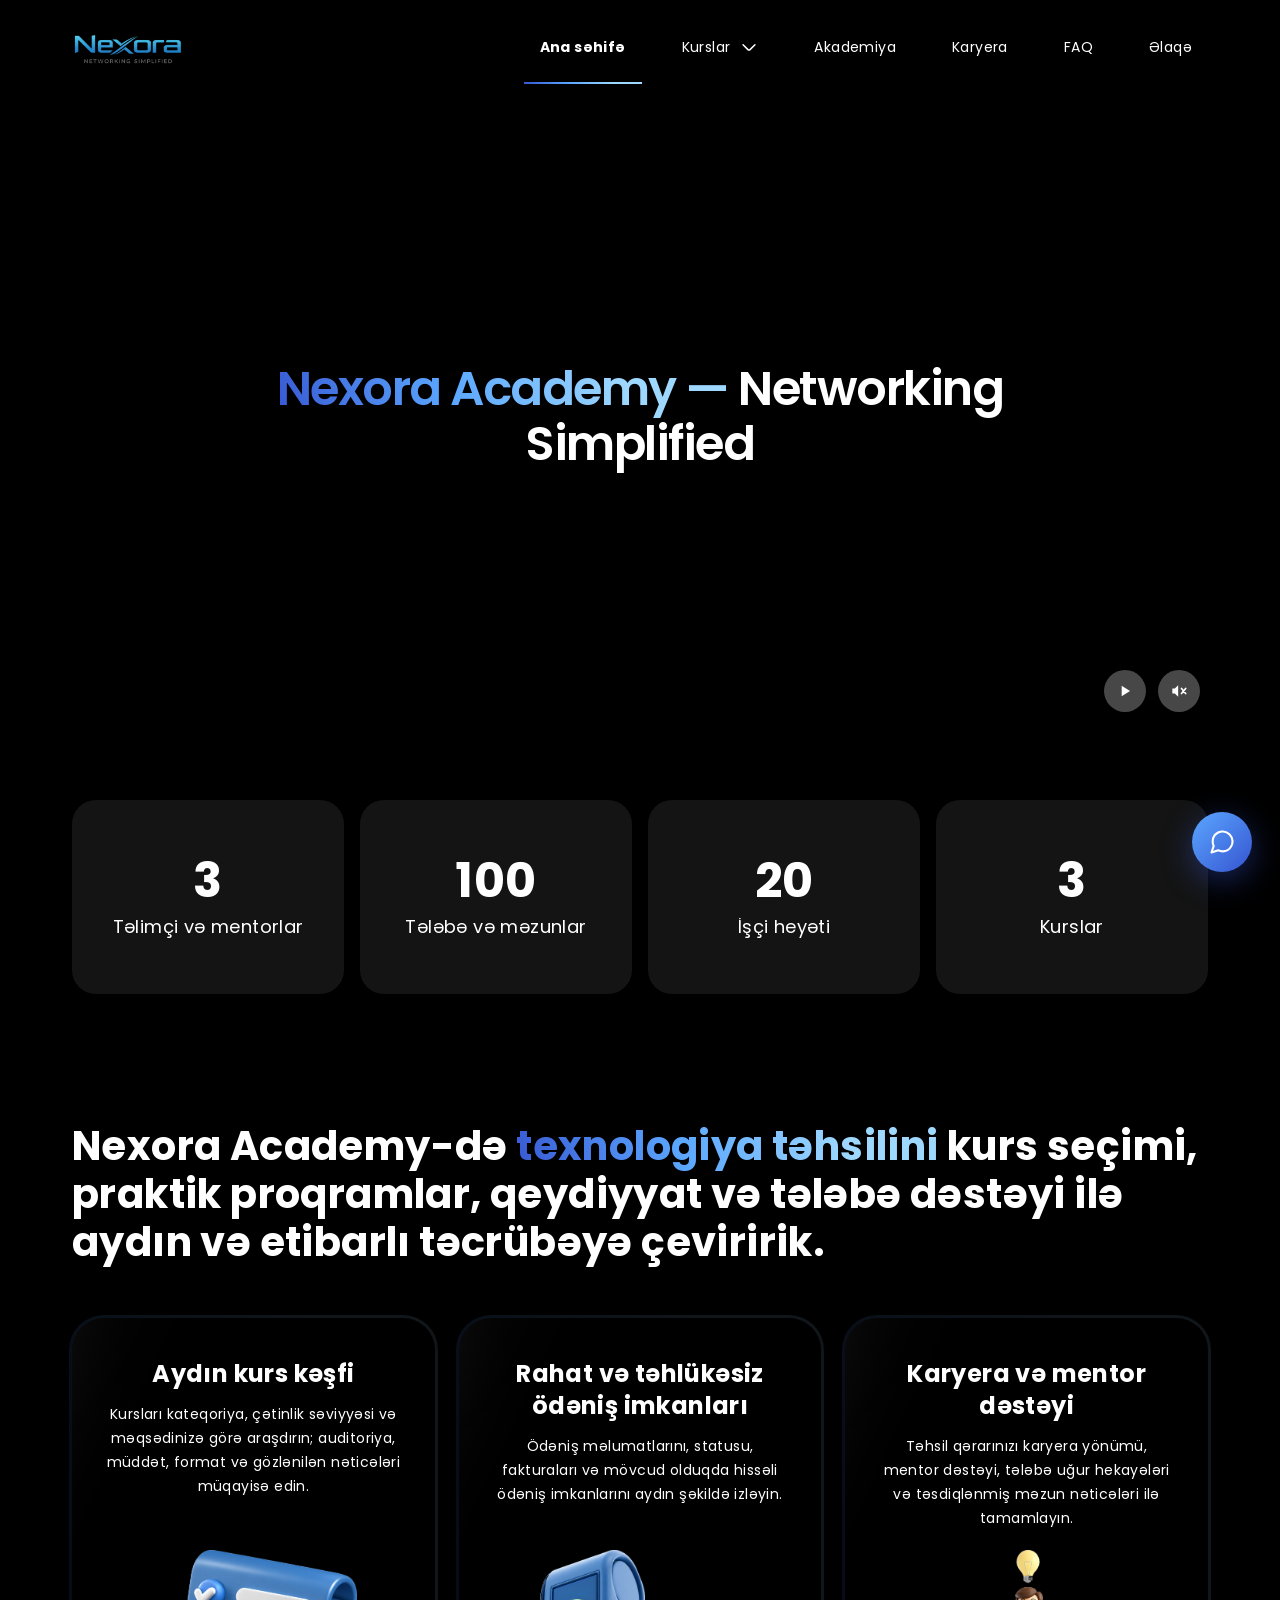
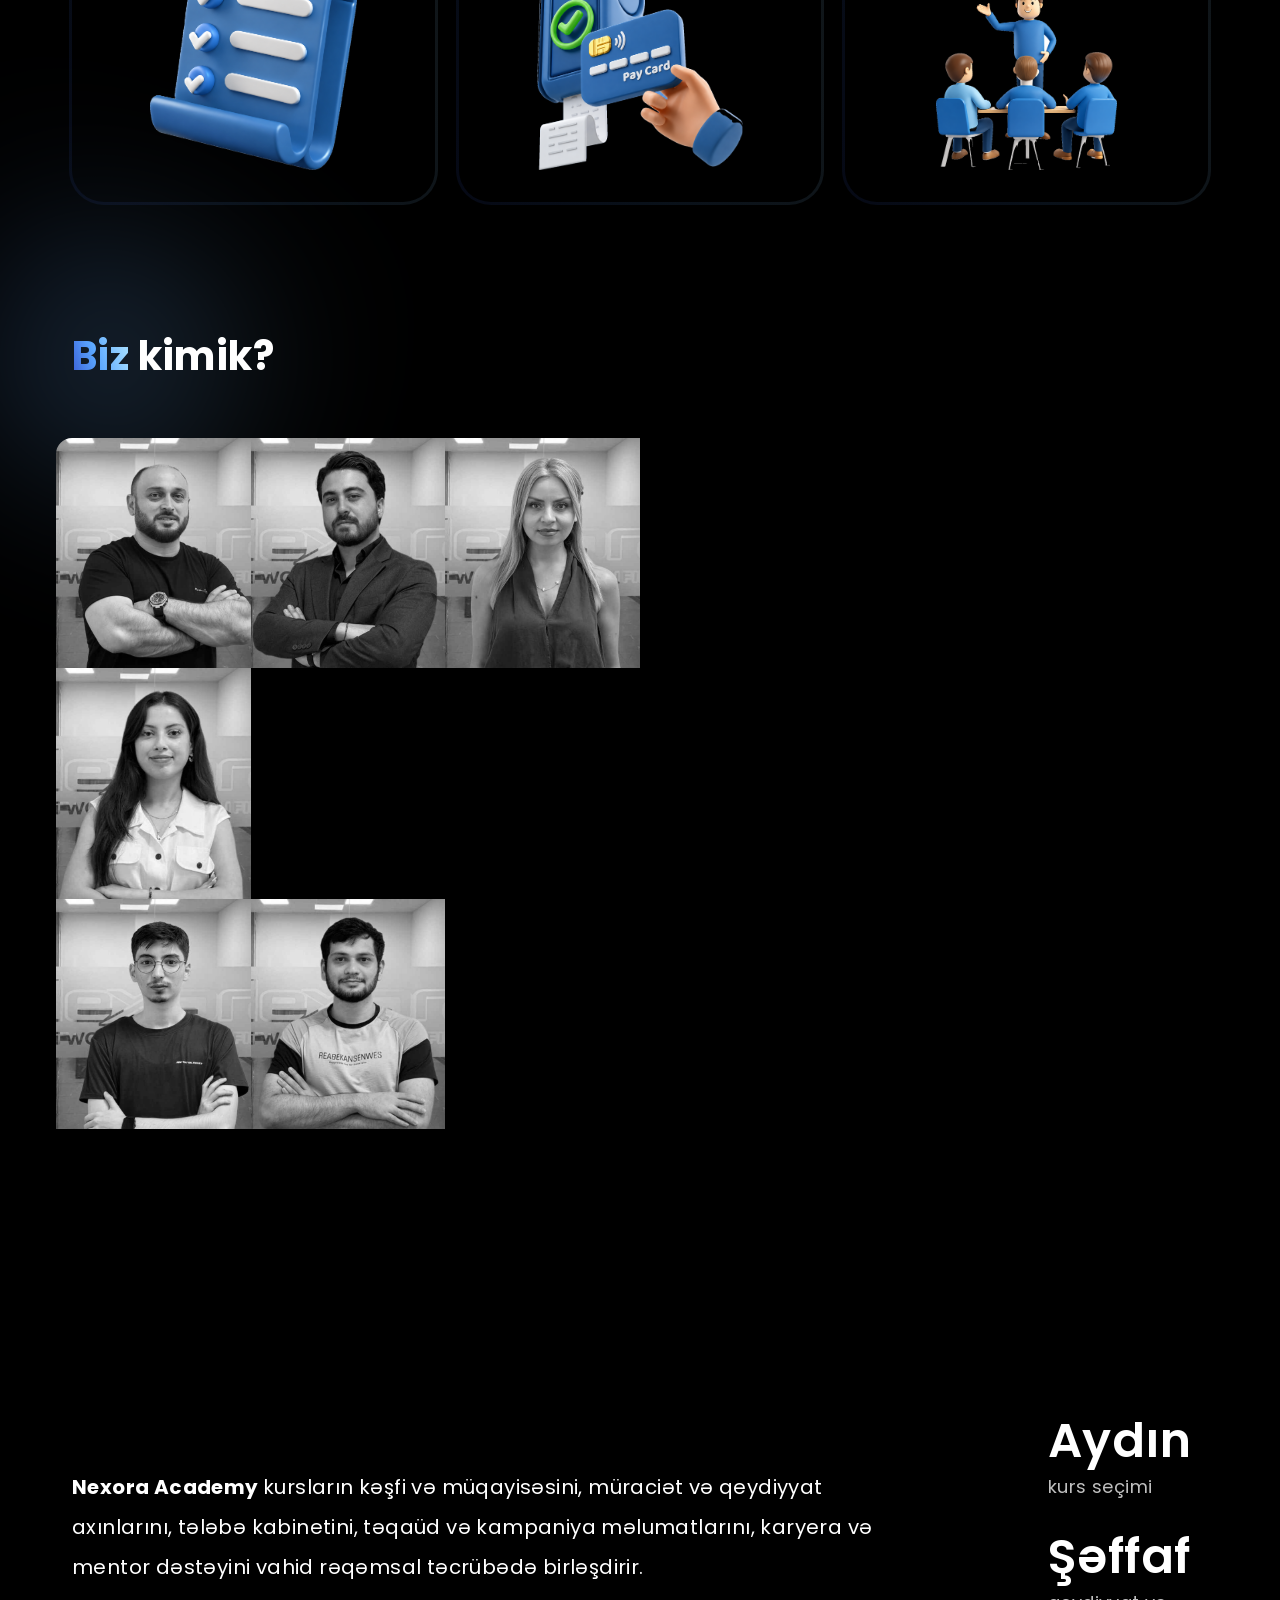
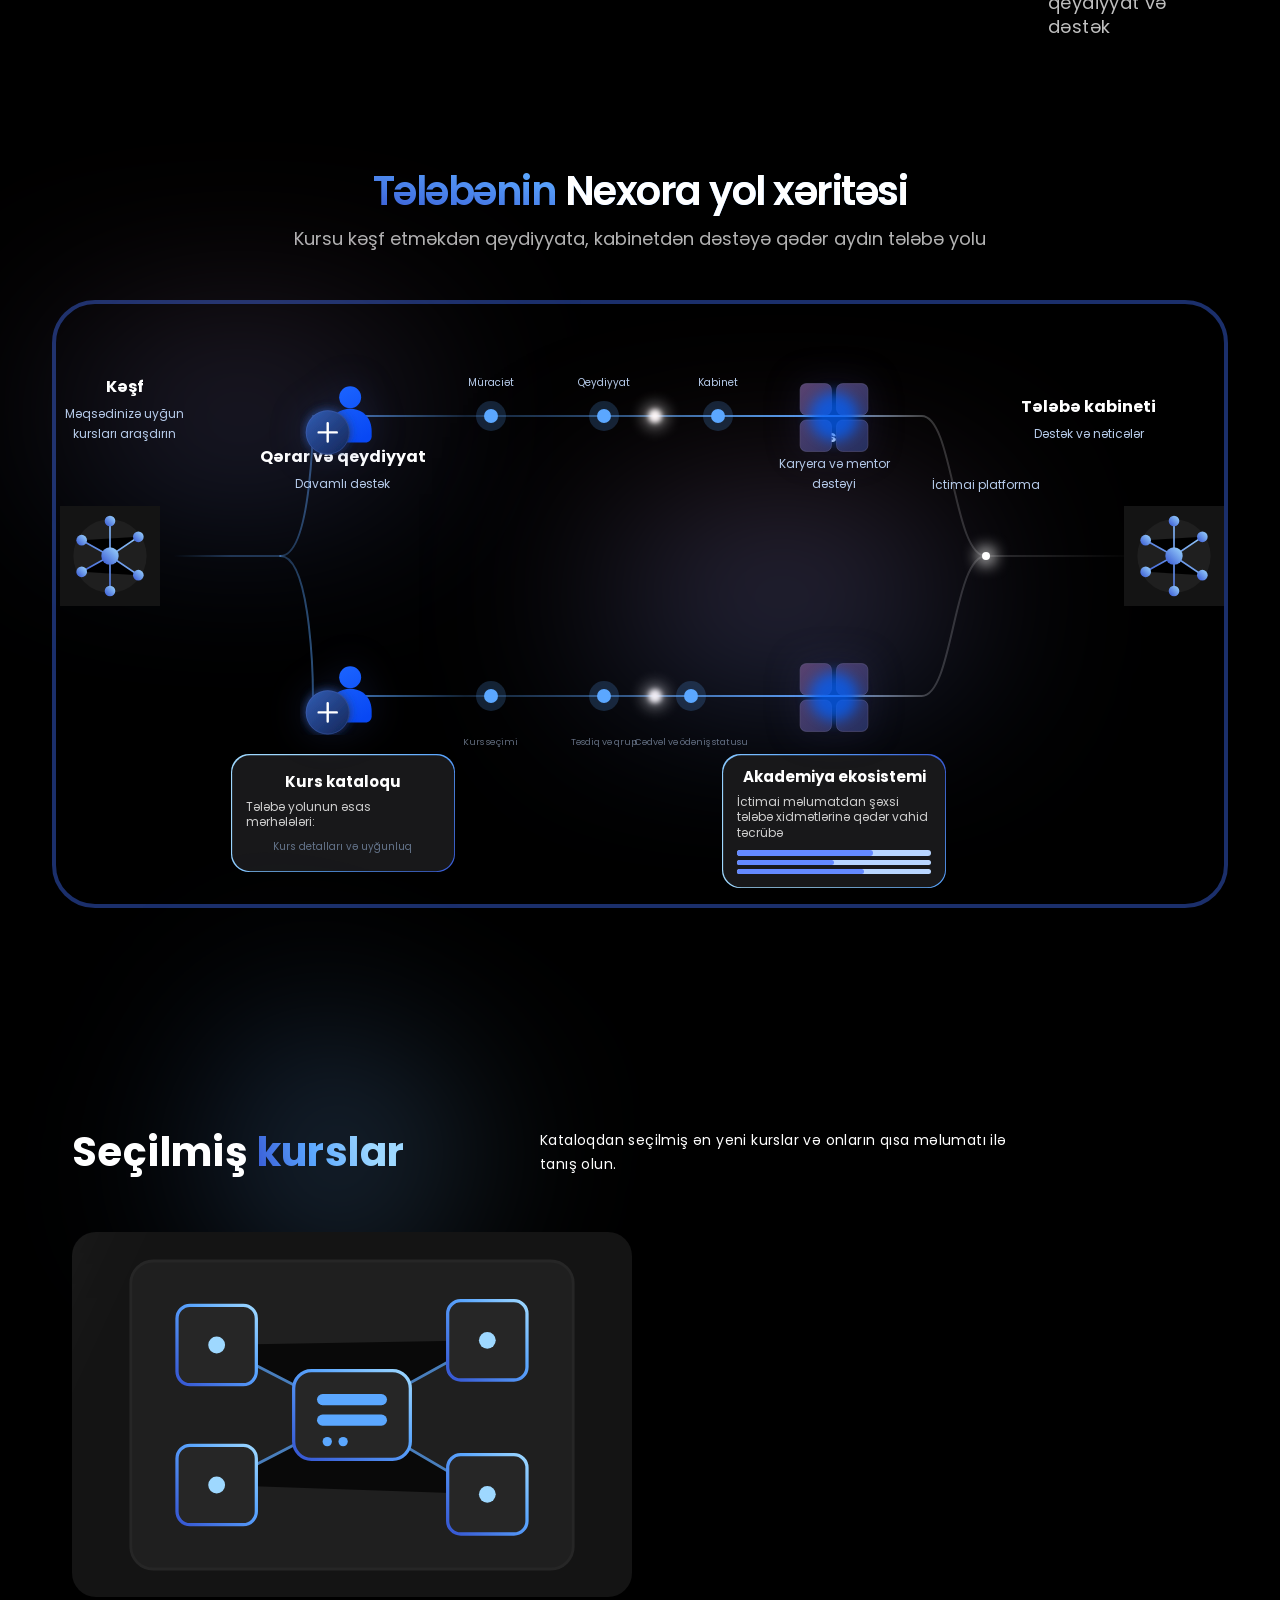
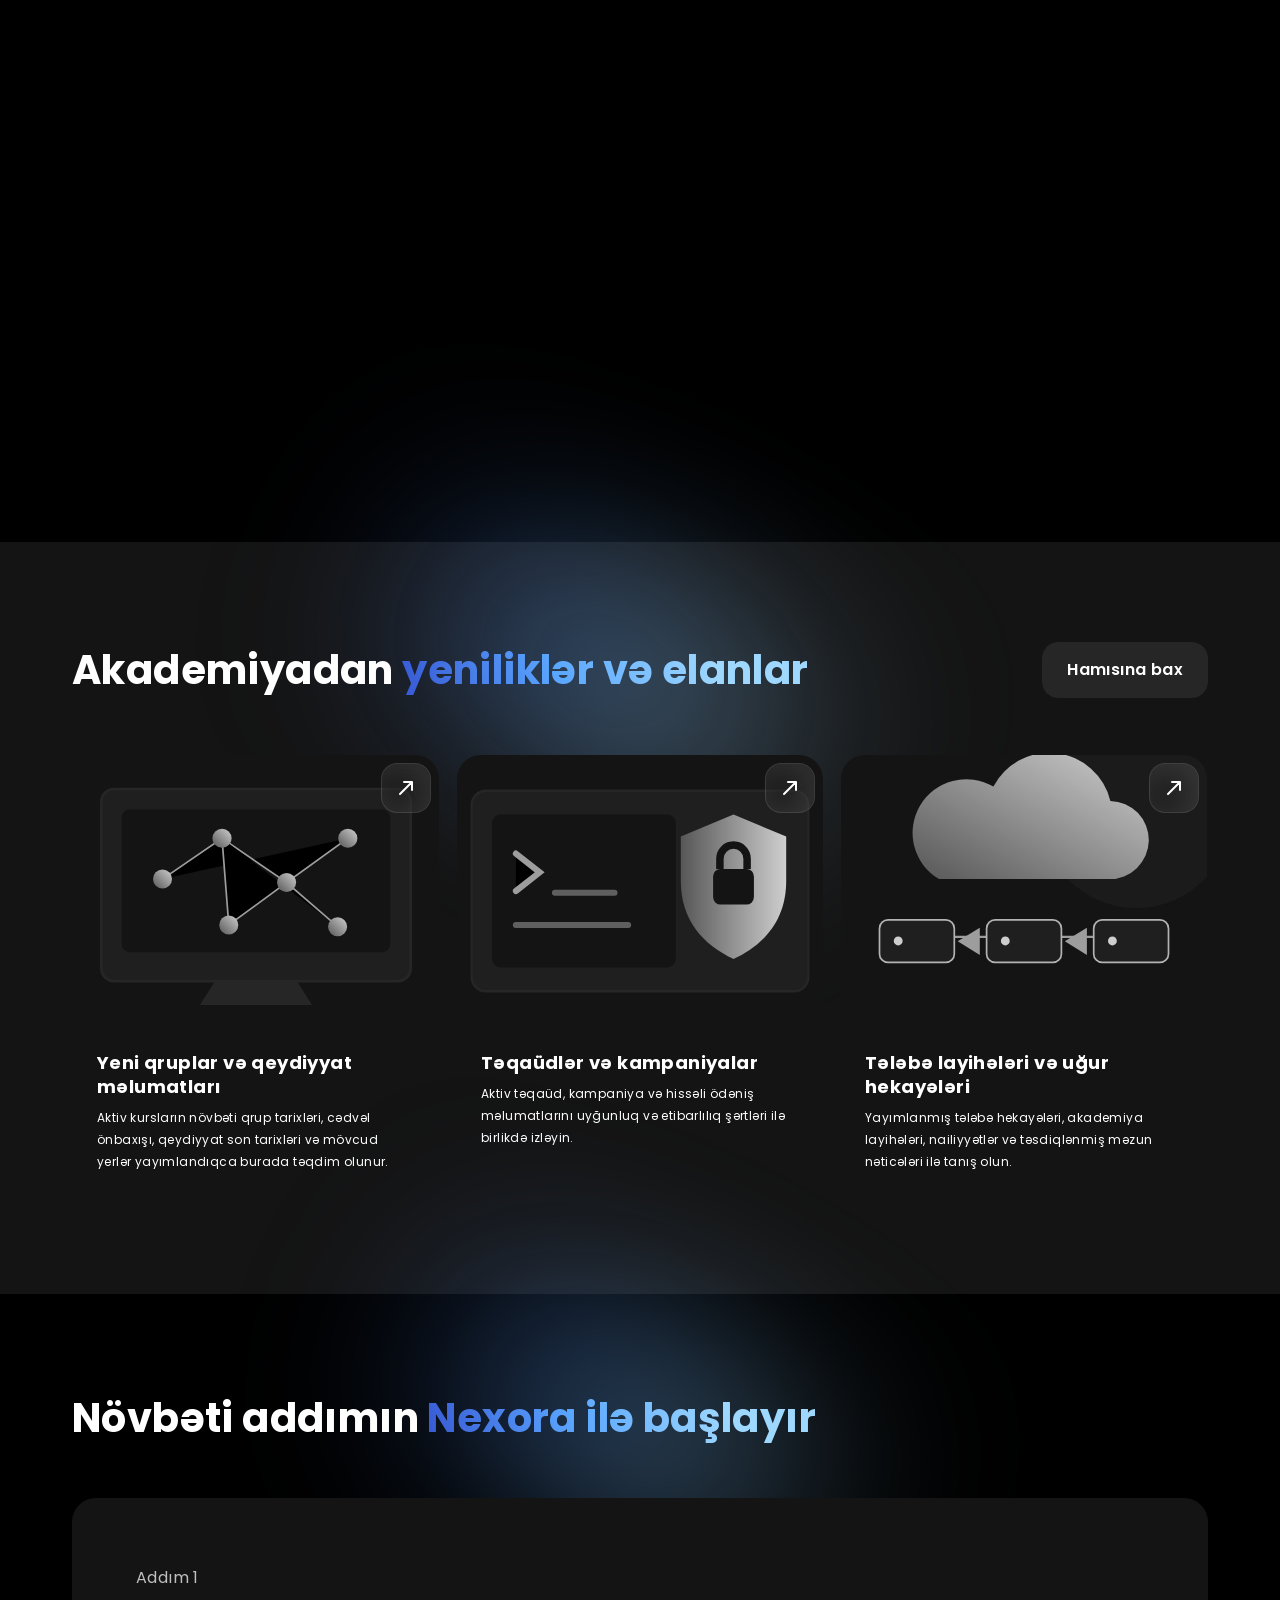
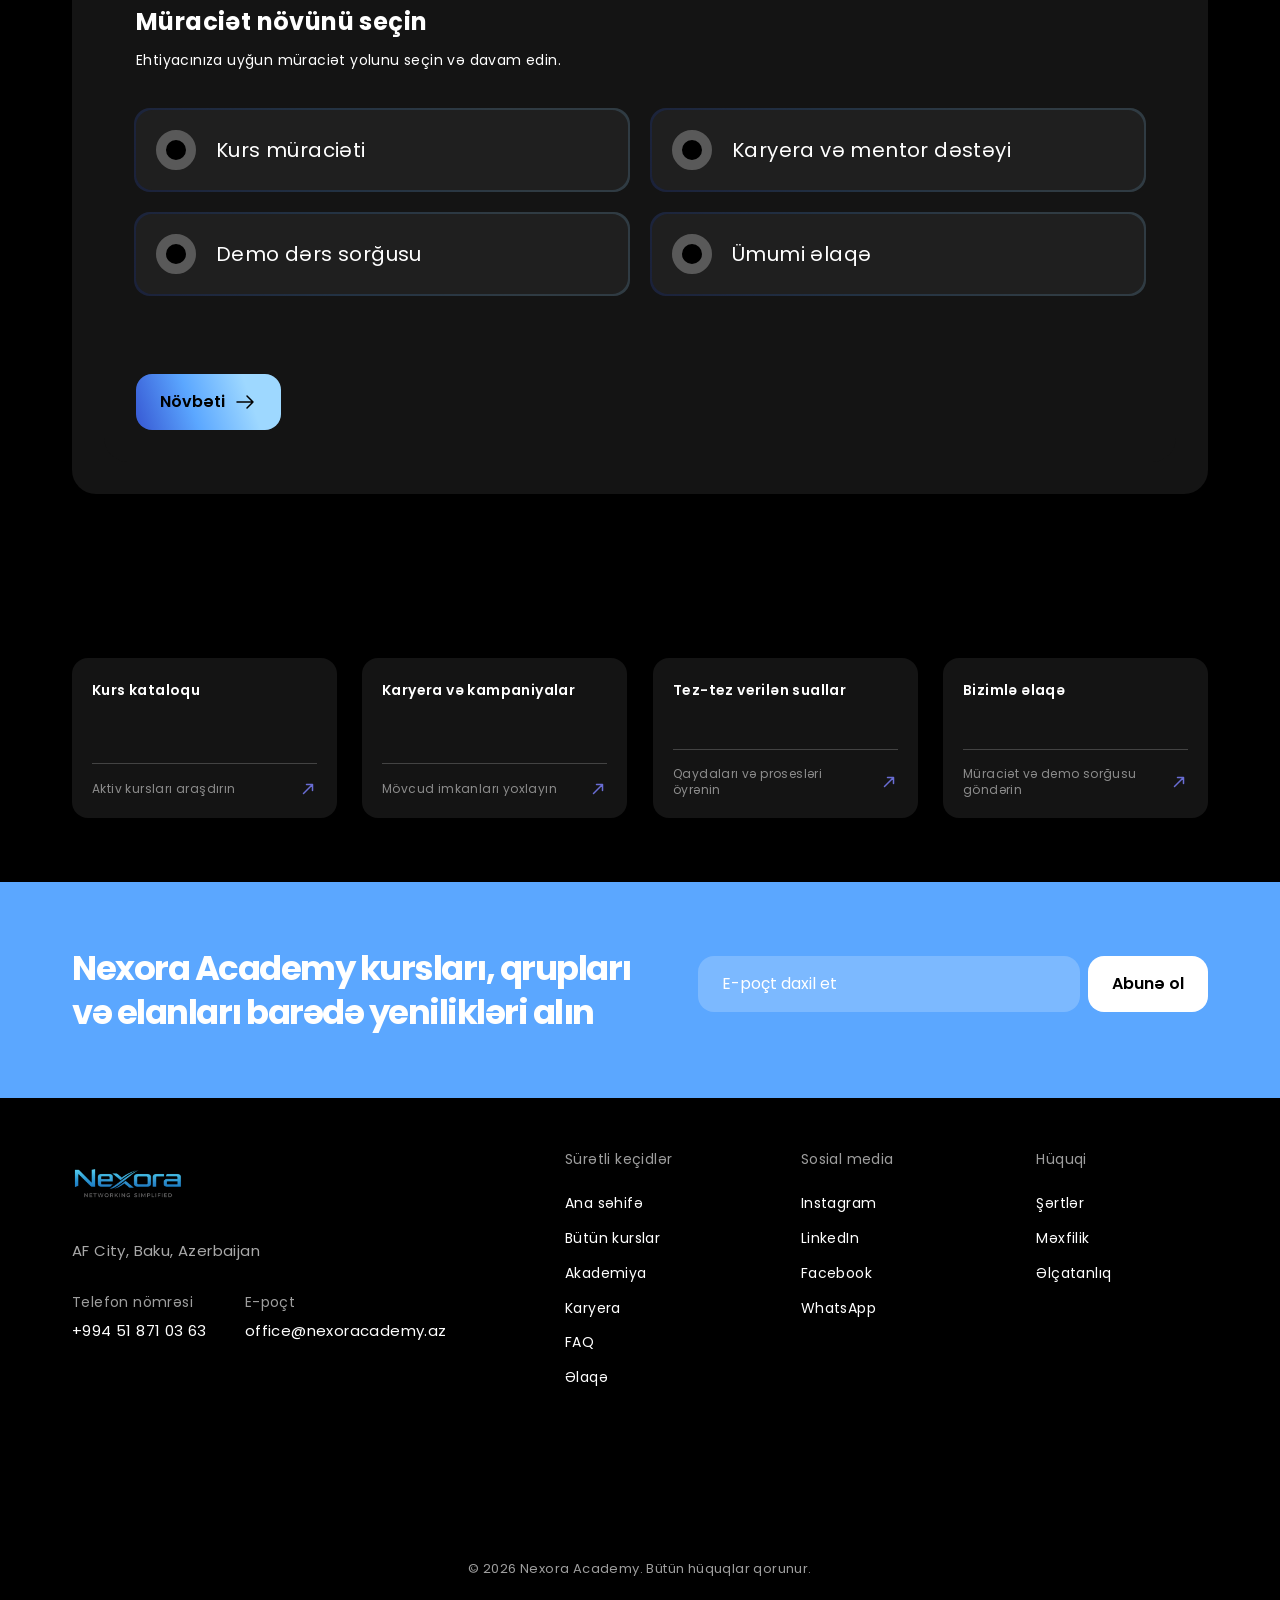
==== commit 2c588b51: "Digər qalan target blankları sildim" ====
--- a/index.html
+++ b/index.html
@@ -317,7 +317,6 @@
                 <a
                   href="privacy.html"
                   rel="noopener noreferrer"
-                  target="_blank"
                 >
                   <div>
                     <svg
@@ -344,7 +343,7 @@
                 </a>
               </li>
               <li>
-                <a href="terms.html" rel="noopener noreferrer" target="_blank">
+                <a href="terms.html" rel="noopener noreferrer">
                   <div>
                     <svg
                       class=""
@@ -373,7 +372,6 @@
                 <a
                   href="accessibility.html"
                   rel="noopener noreferrer"
-                  target="_blank"
                 >
                   <div>
                     <svg
@@ -2335,7 +2333,6 @@
                         class="ExternalSection_ai-externals__item__MXJl3"
                         href="courses.html"
                         rel="noopener noreferrer"
-                        target="_blank"
                       >
                         <div
                           class="ExternalSection_ai-externals__item__content__rHZxC"
@@ -2373,7 +2370,6 @@
                         class="ExternalSection_ai-externals__item__MXJl3"
                         href="scholarships.html"
                         rel="noopener noreferrer"
-                        target="_blank"
                       >
                         <div
                           class="ExternalSection_ai-externals__item__content__rHZxC"
@@ -2411,7 +2407,6 @@
                         class="ExternalSection_ai-externals__item__MXJl3"
                         href="faq.html"
                         rel="noopener noreferrer"
-                        target="_blank"
                       >
                         <div
                           class="ExternalSection_ai-externals__item__content__rHZxC"
@@ -2449,7 +2444,6 @@
                         class="ExternalSection_ai-externals__item__MXJl3"
                         href="contact.html"
                         rel="noopener noreferrer"
-                        target="_blank"
                       >
                         <div
                           class="ExternalSection_ai-externals__item__content__rHZxC"
@@ -2554,7 +2548,6 @@
               <a
                 href="https://maps.app.goo.gl/sLNza7qxnoQFUVLr9"
                 rel="noopener noreferrer"
-                target="_blank"
                 >AF City, Baku, Azerbaijan</a
               >
             </address>
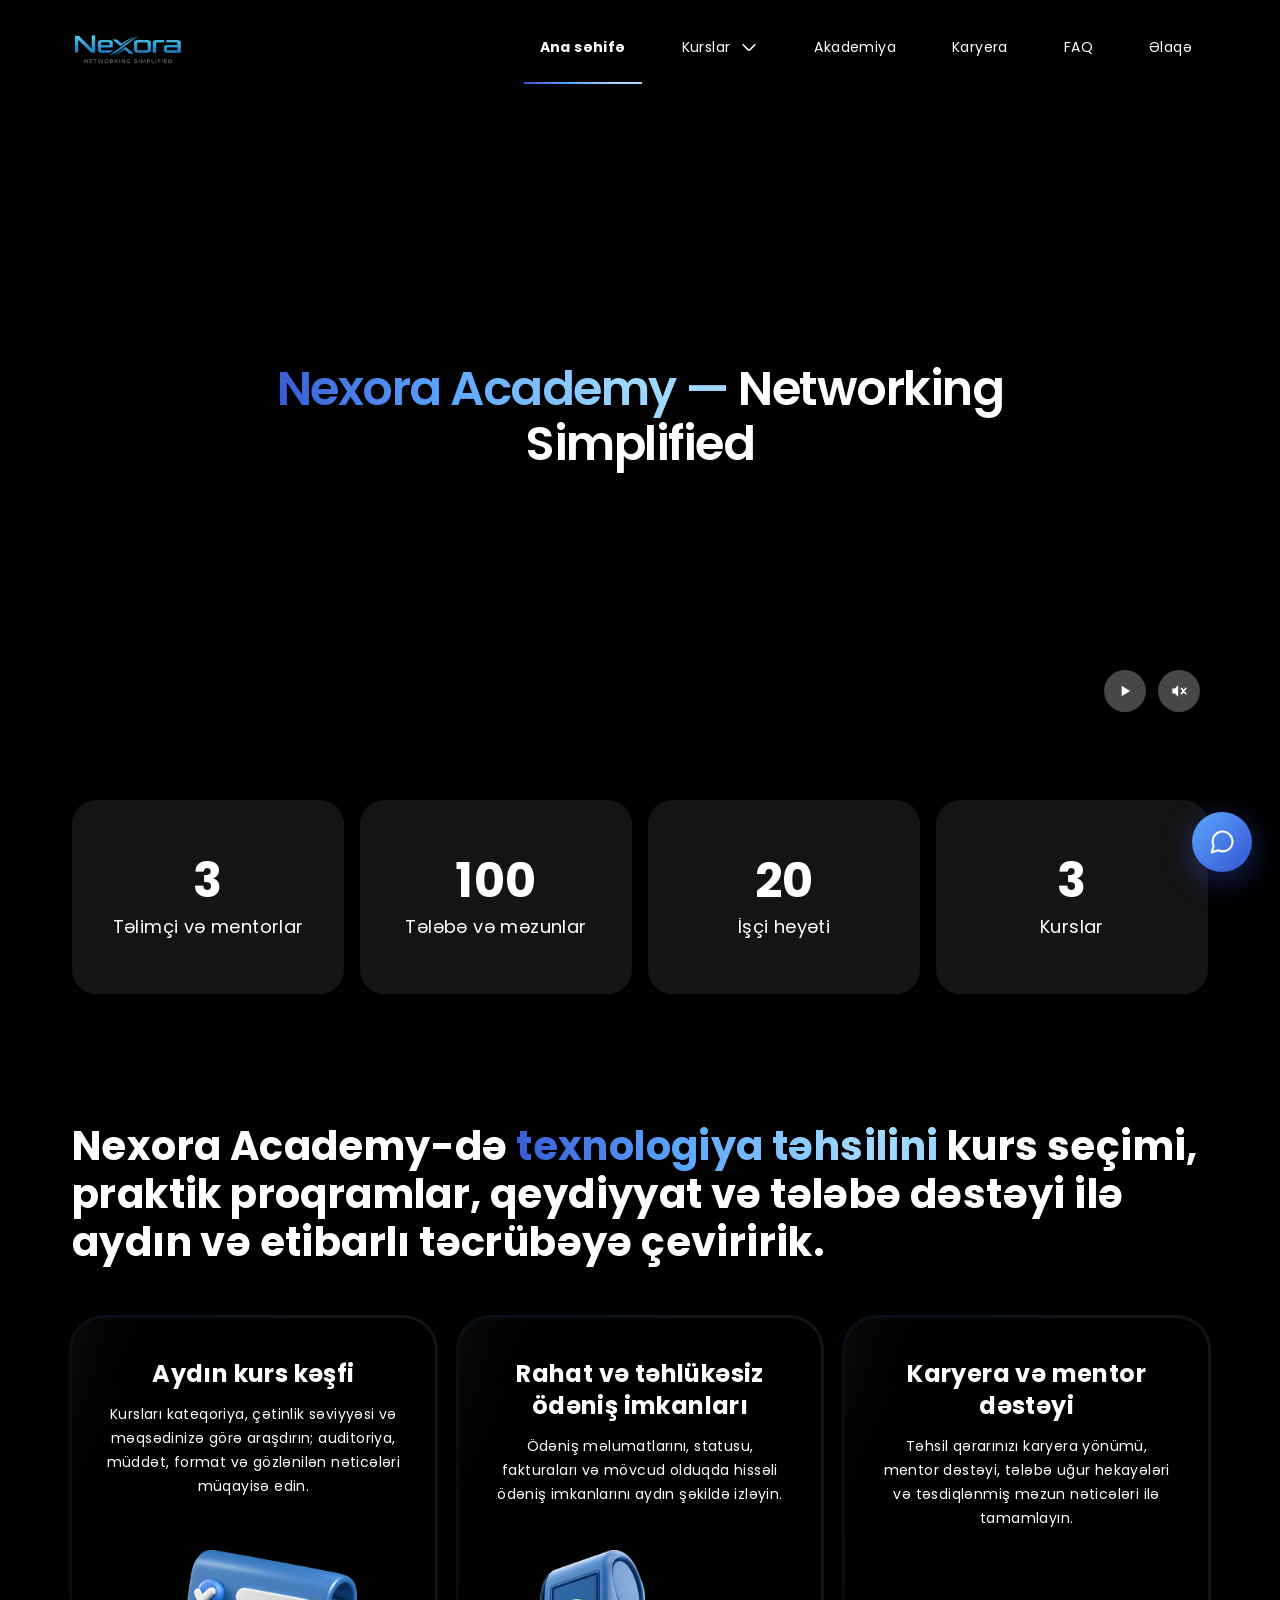
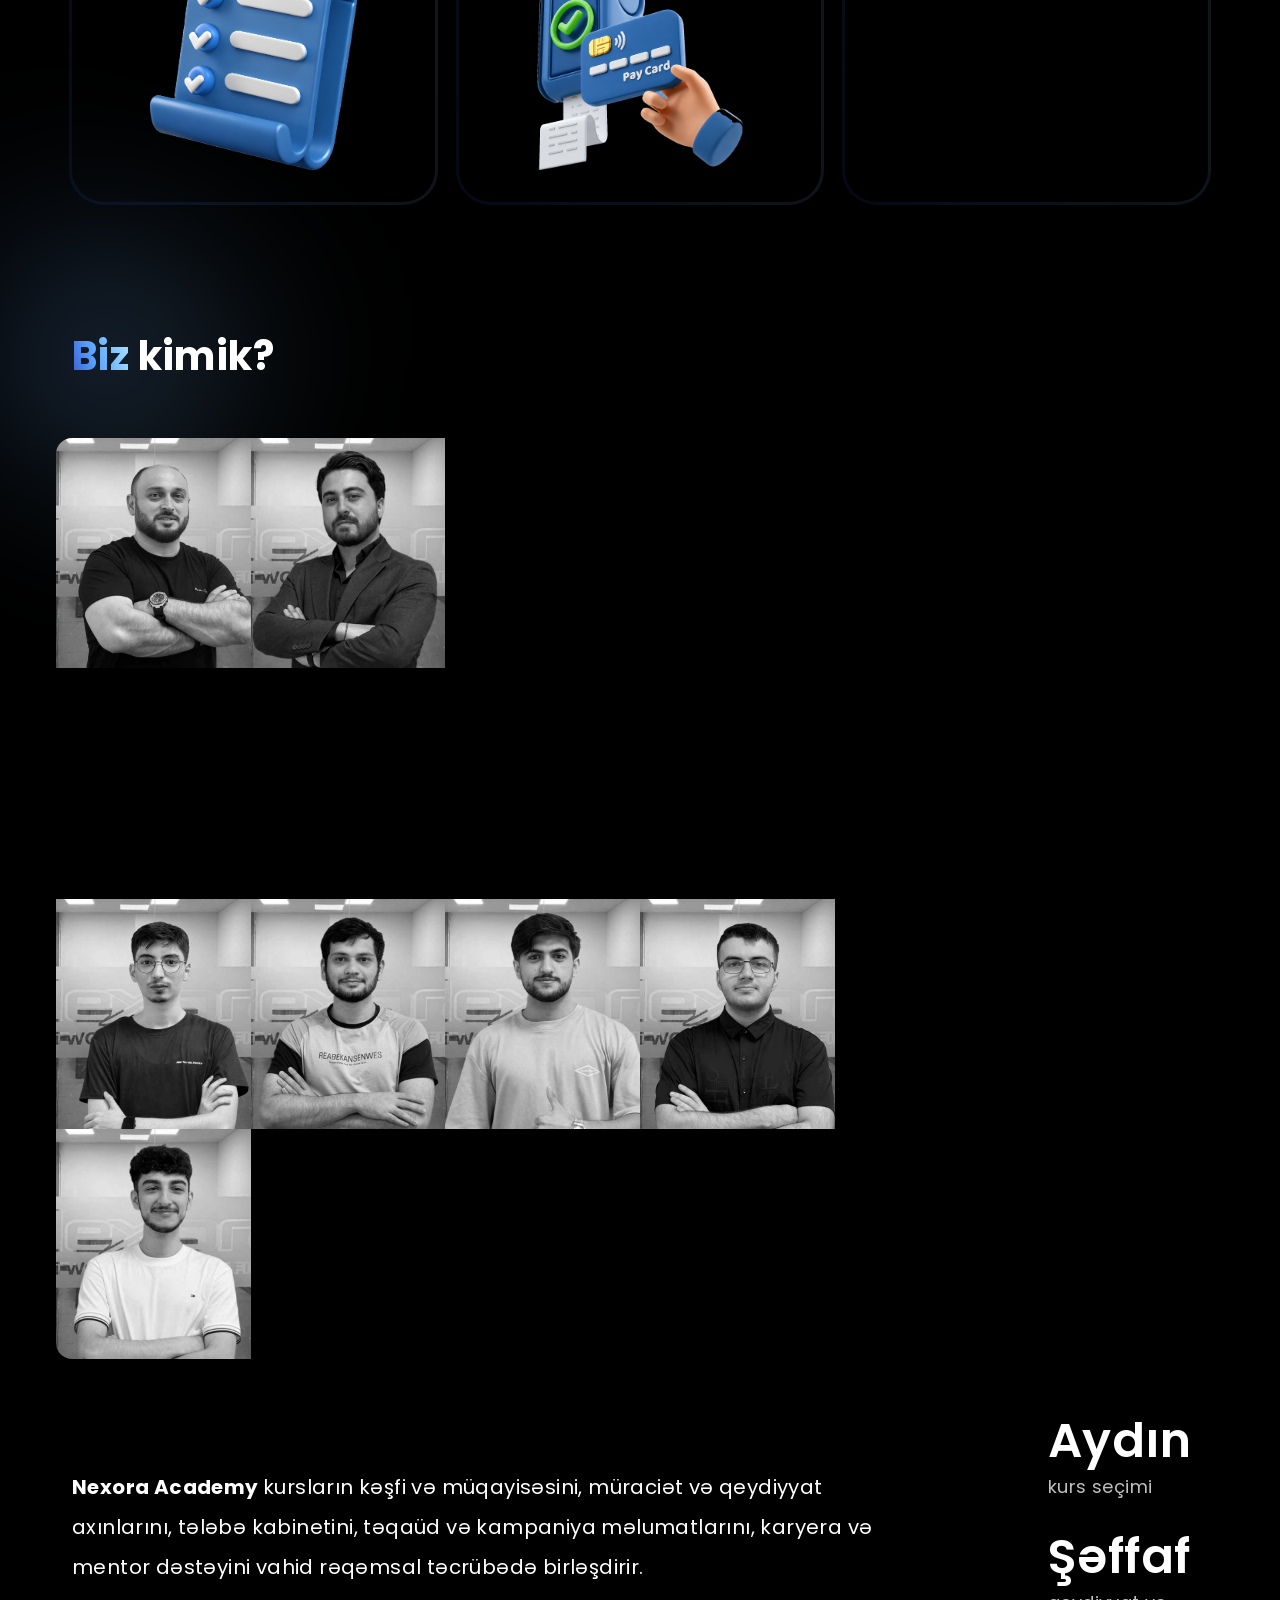
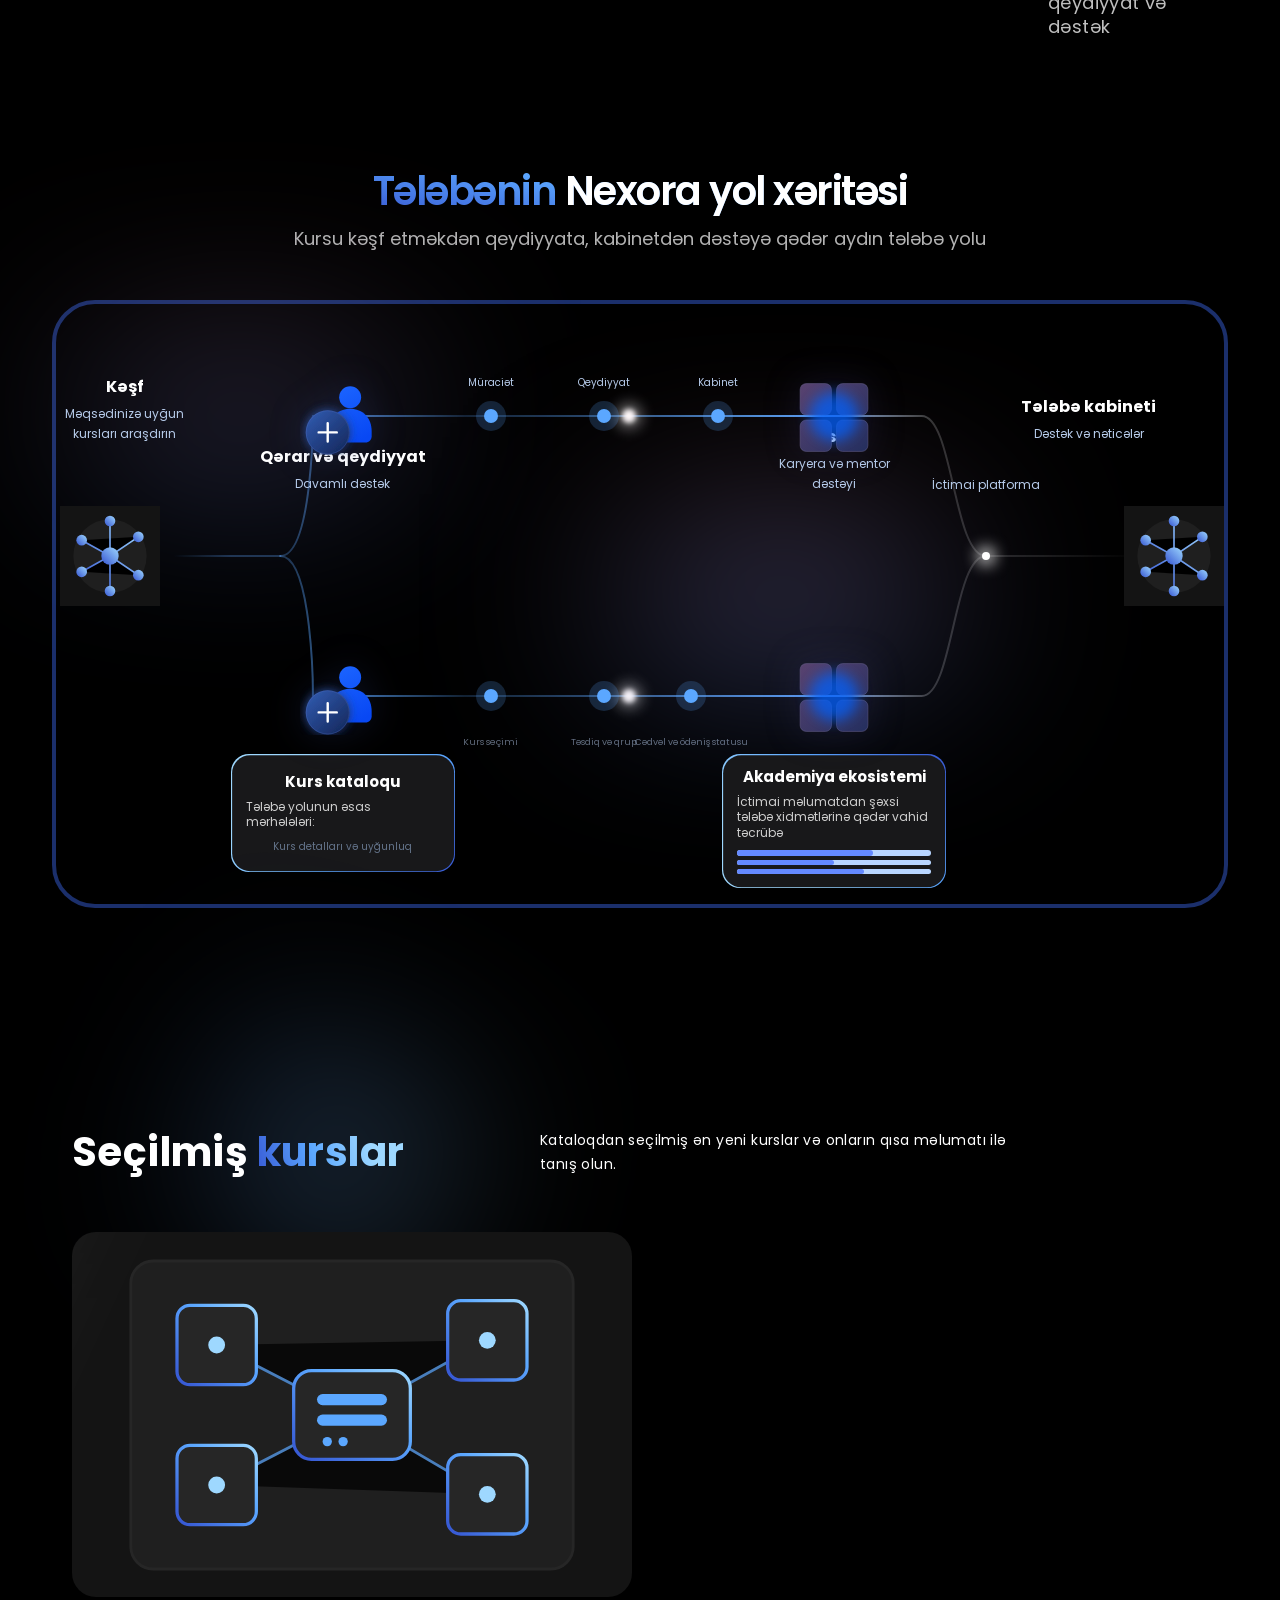
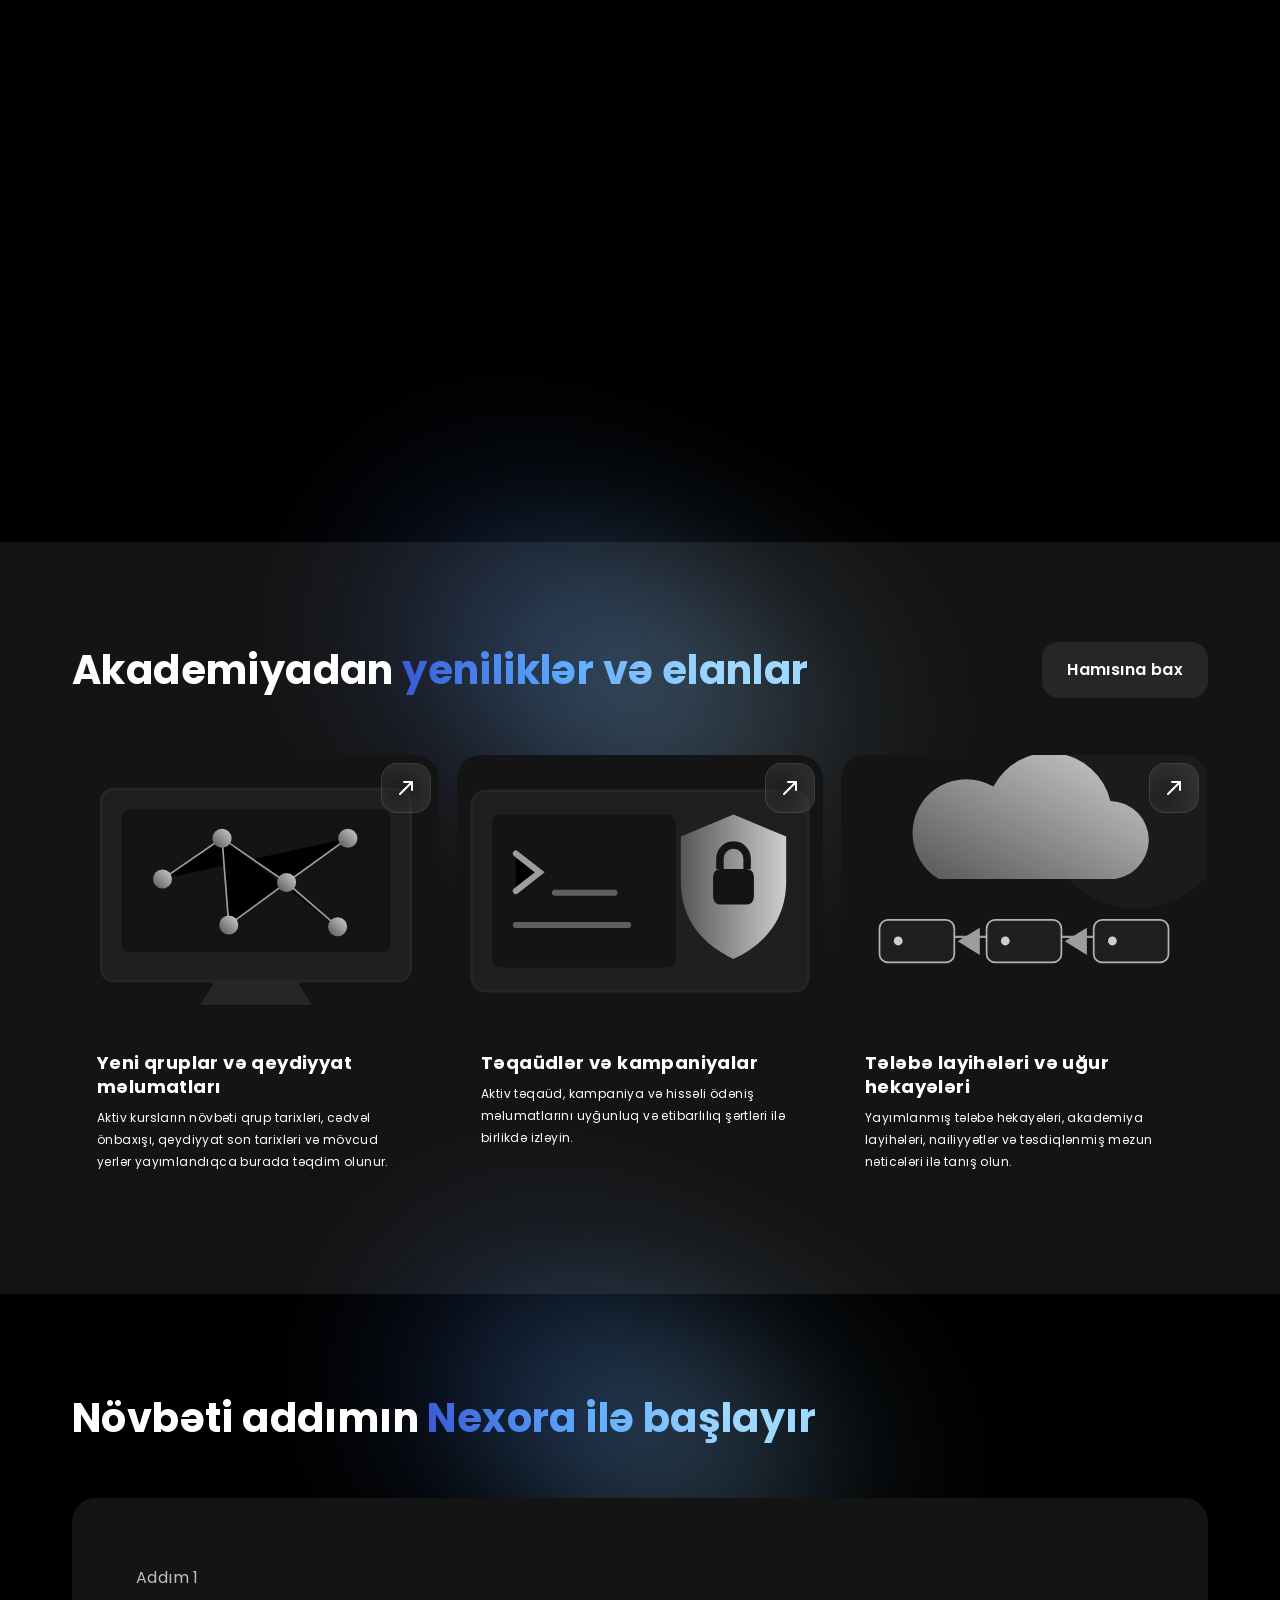
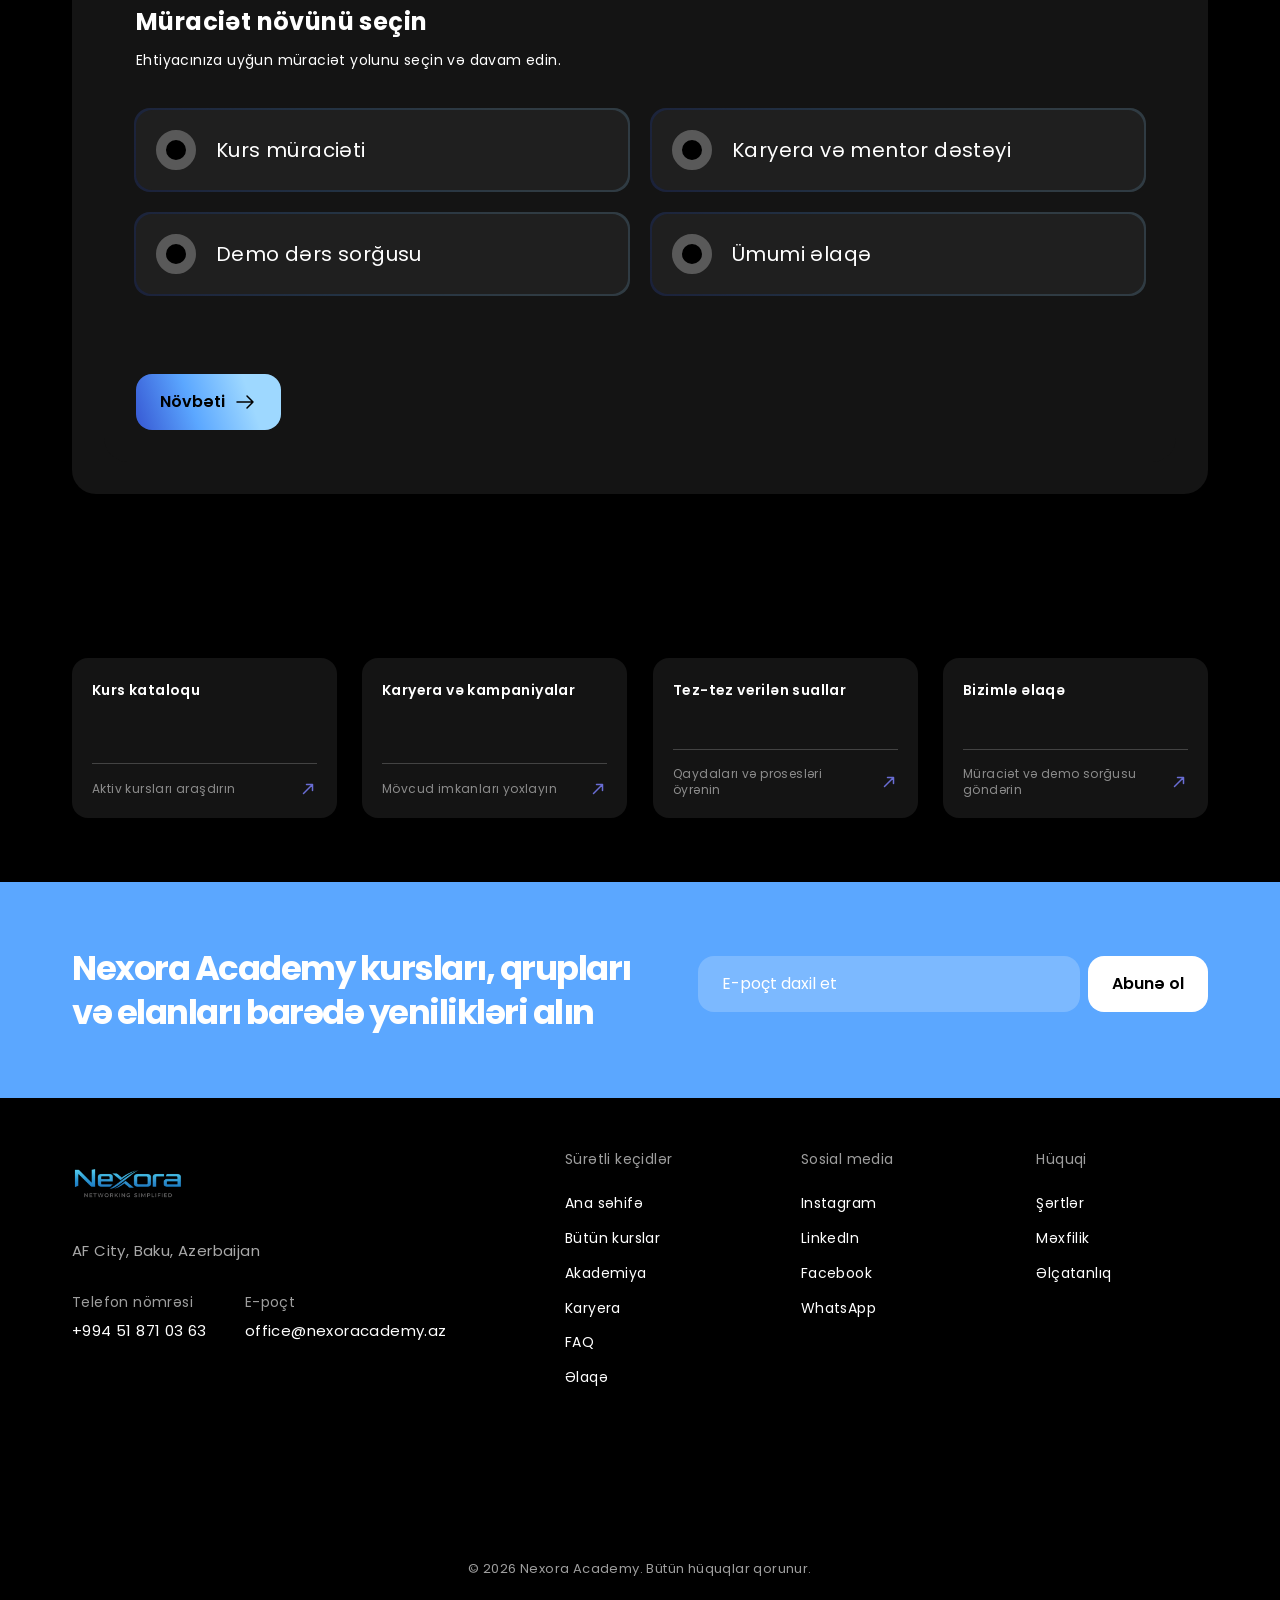
==== commit d7687496: "Duplicate olan idləri dəyişdim" ====
--- a/index.html
+++ b/index.html
@@ -1760,7 +1760,7 @@
           </div>
         </div>
       </section>
-      <section class="section section--application" id="applicationForm">
+      <section class="section section--application" id="applicationSelect">
         <div class="container">
           <div class="section__content section__content--lg">
             <div class="section__header">
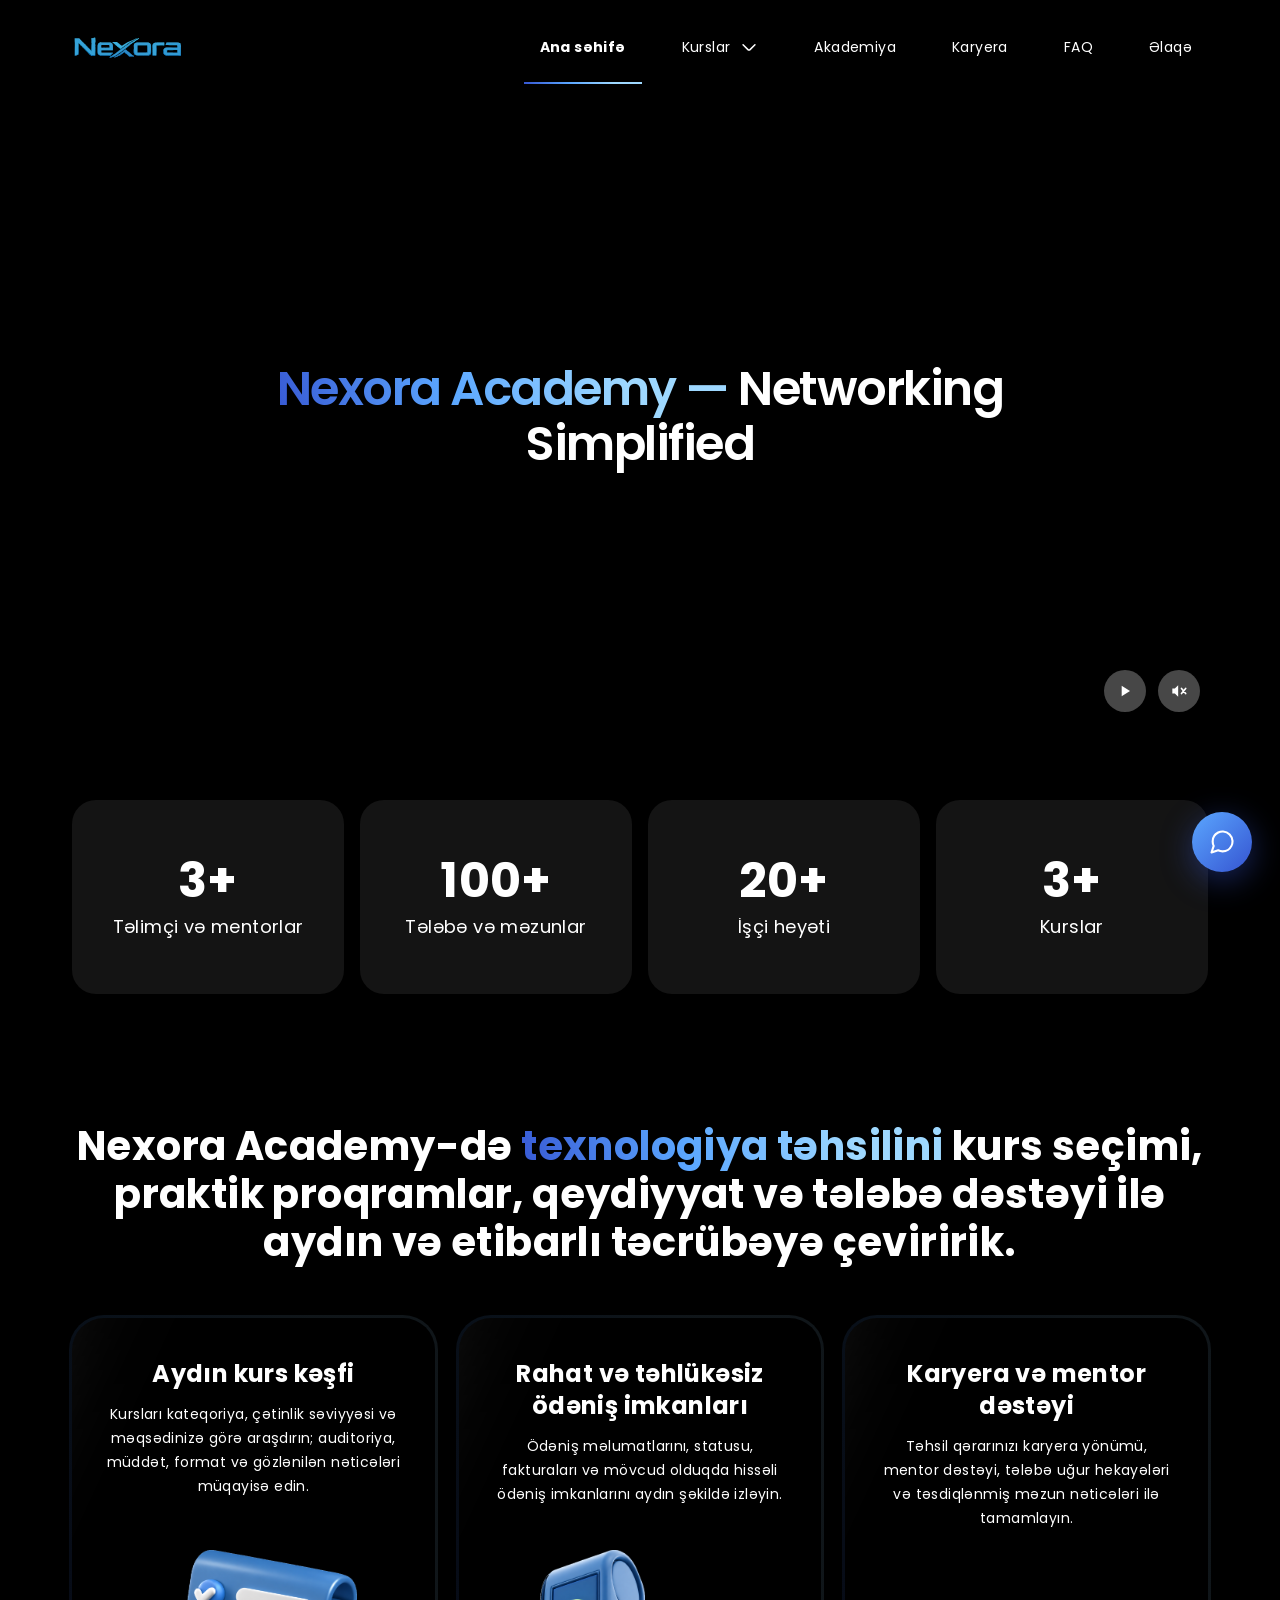
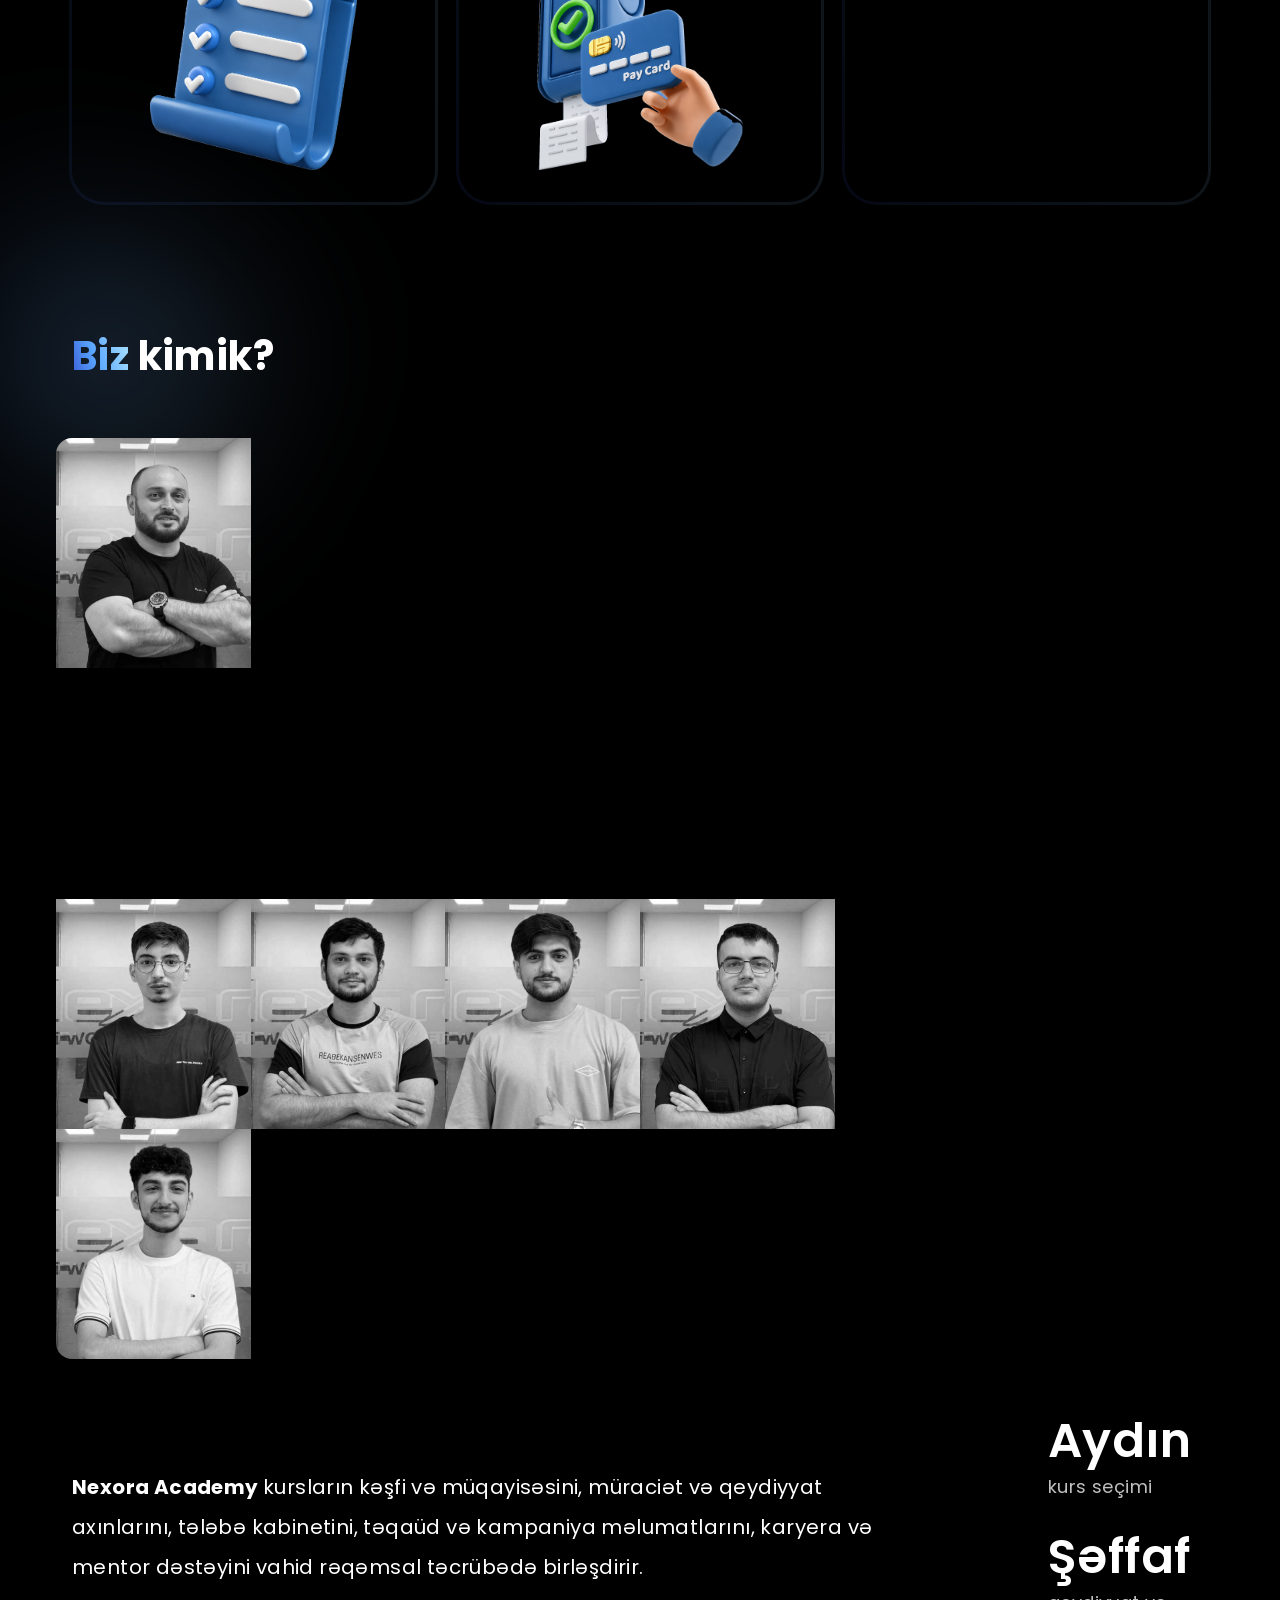
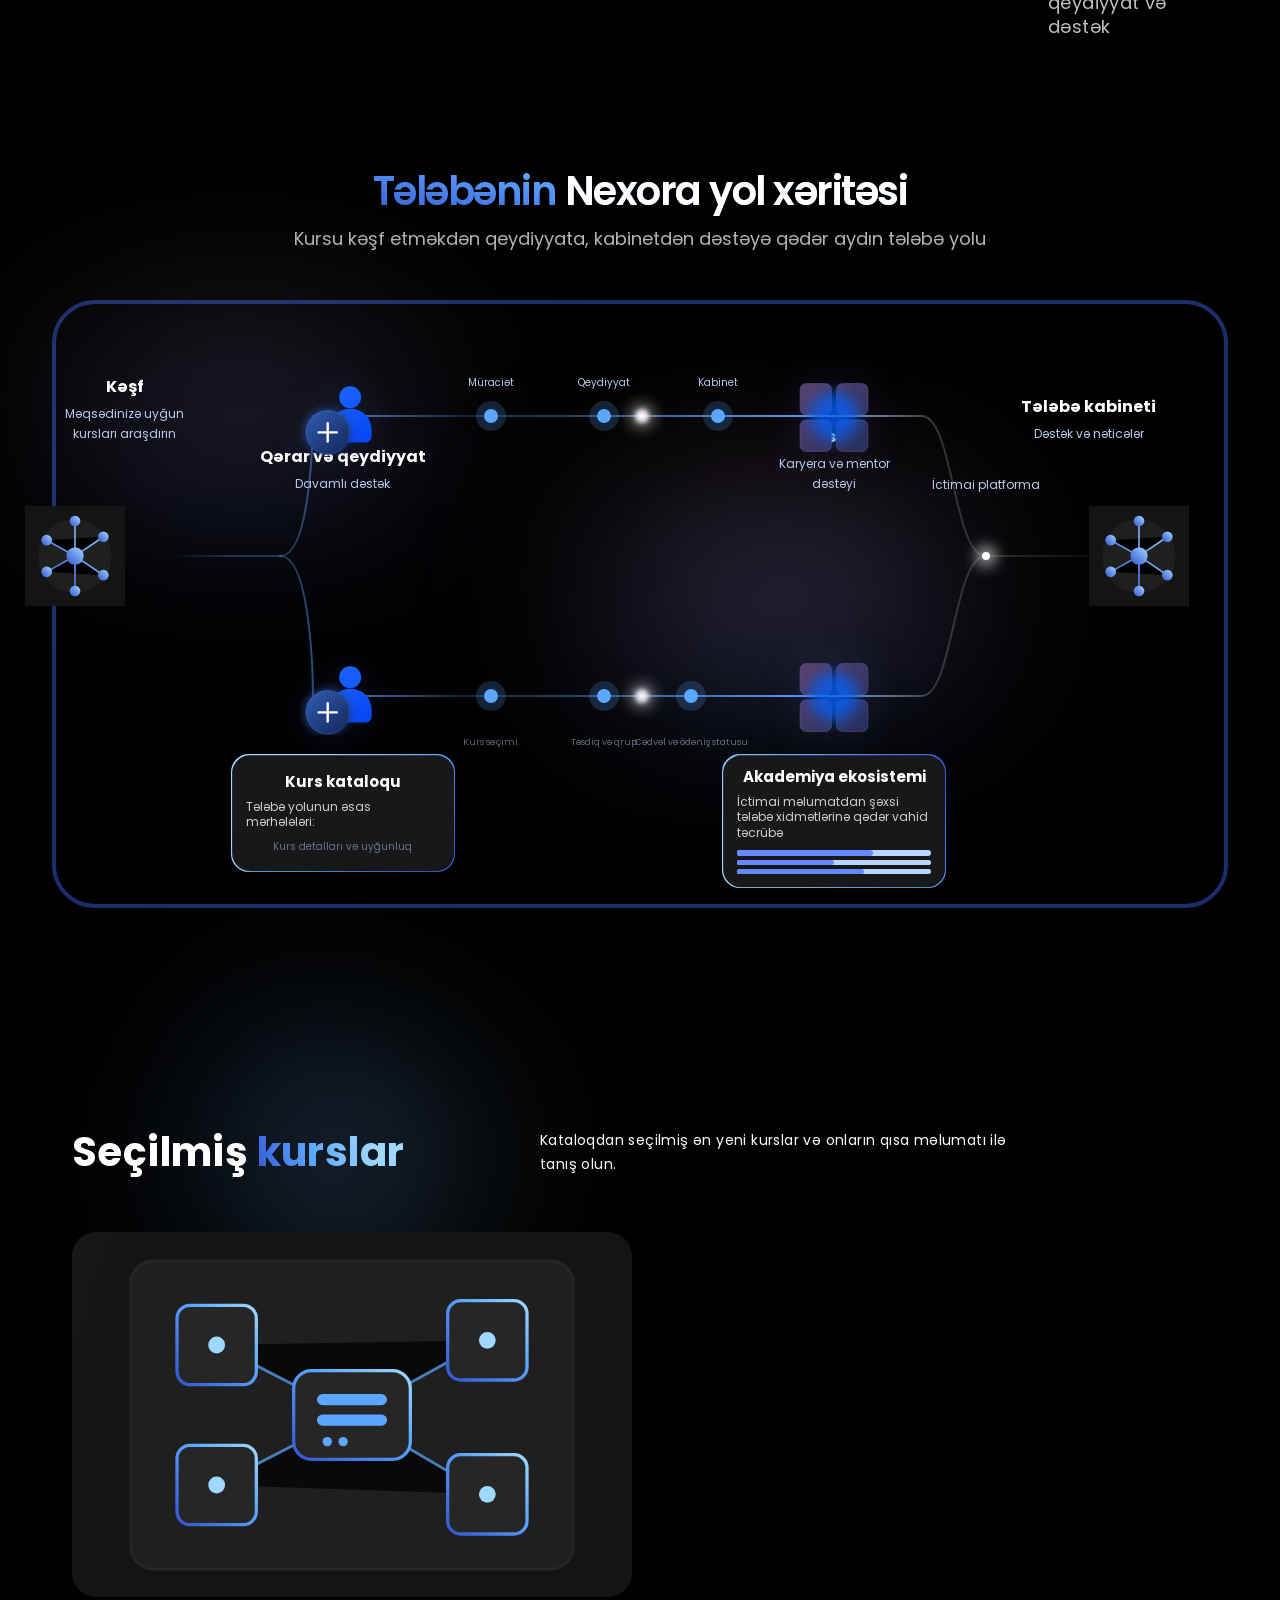
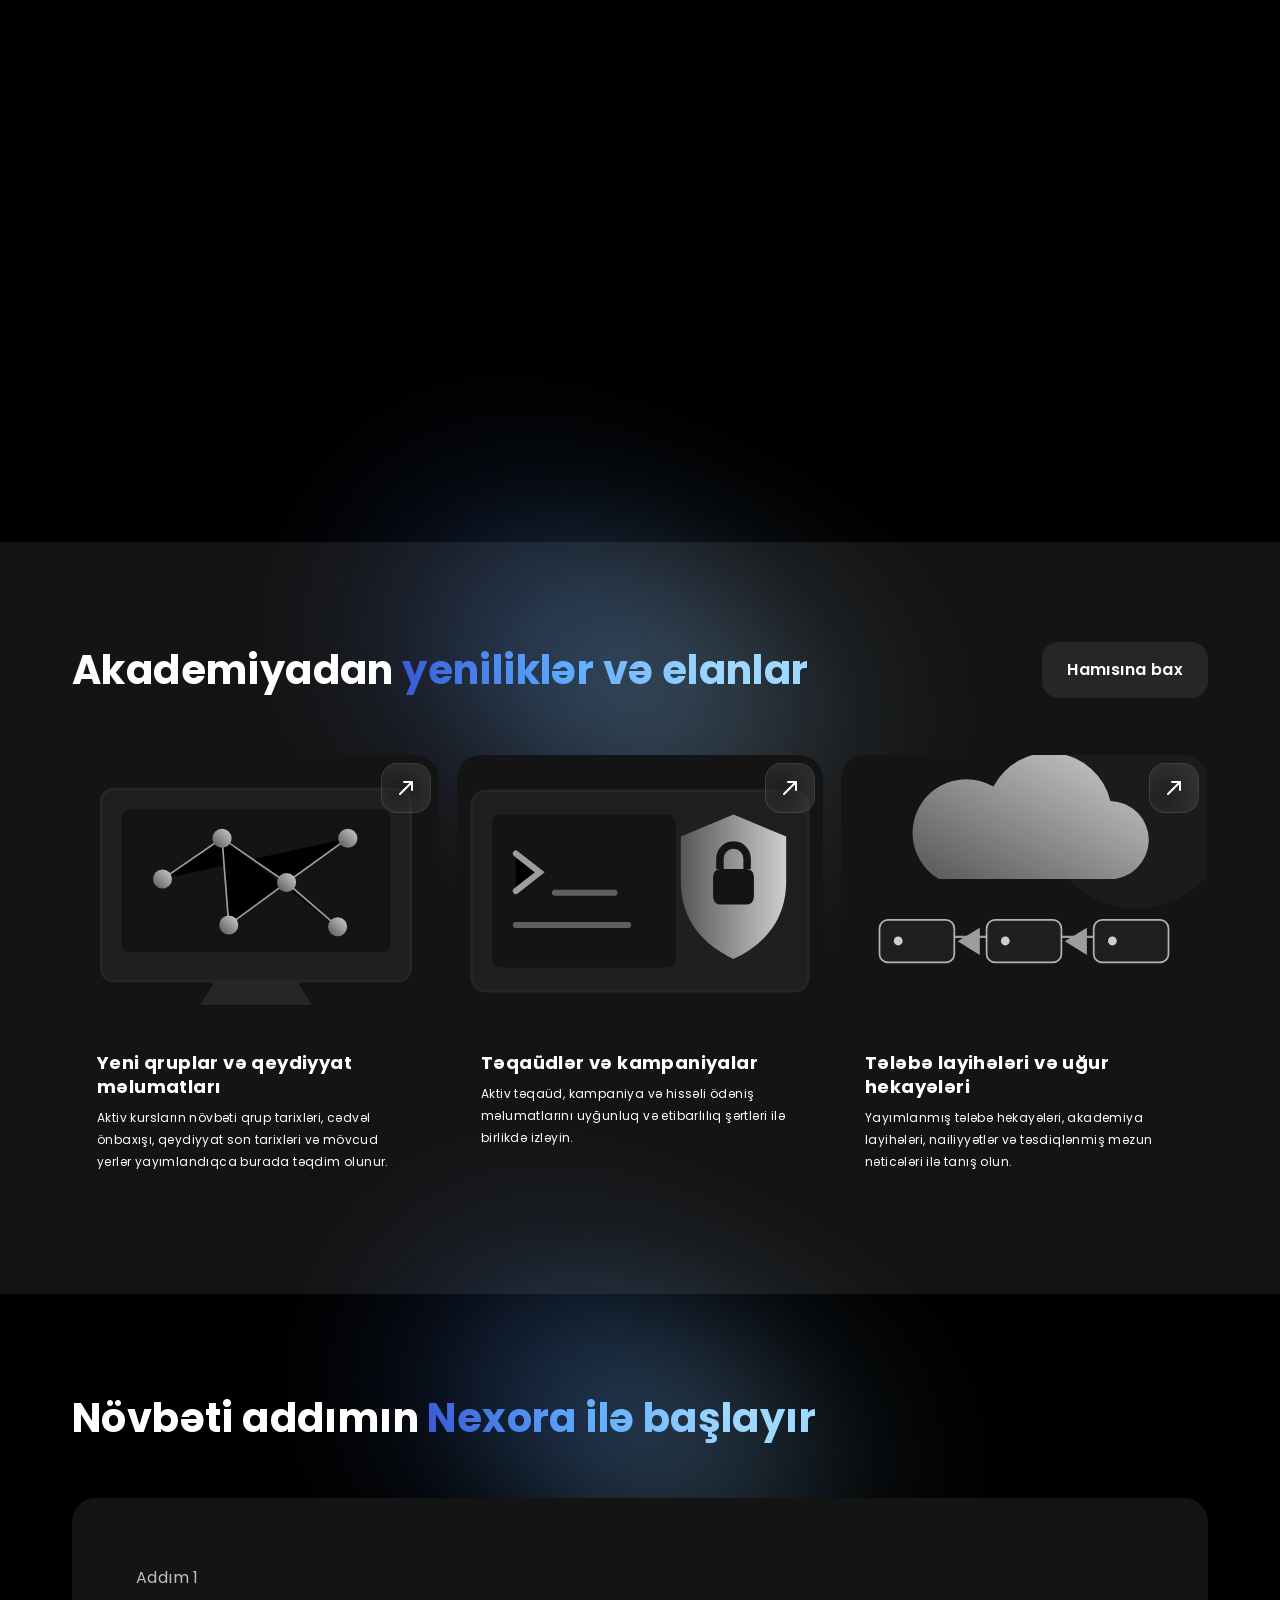
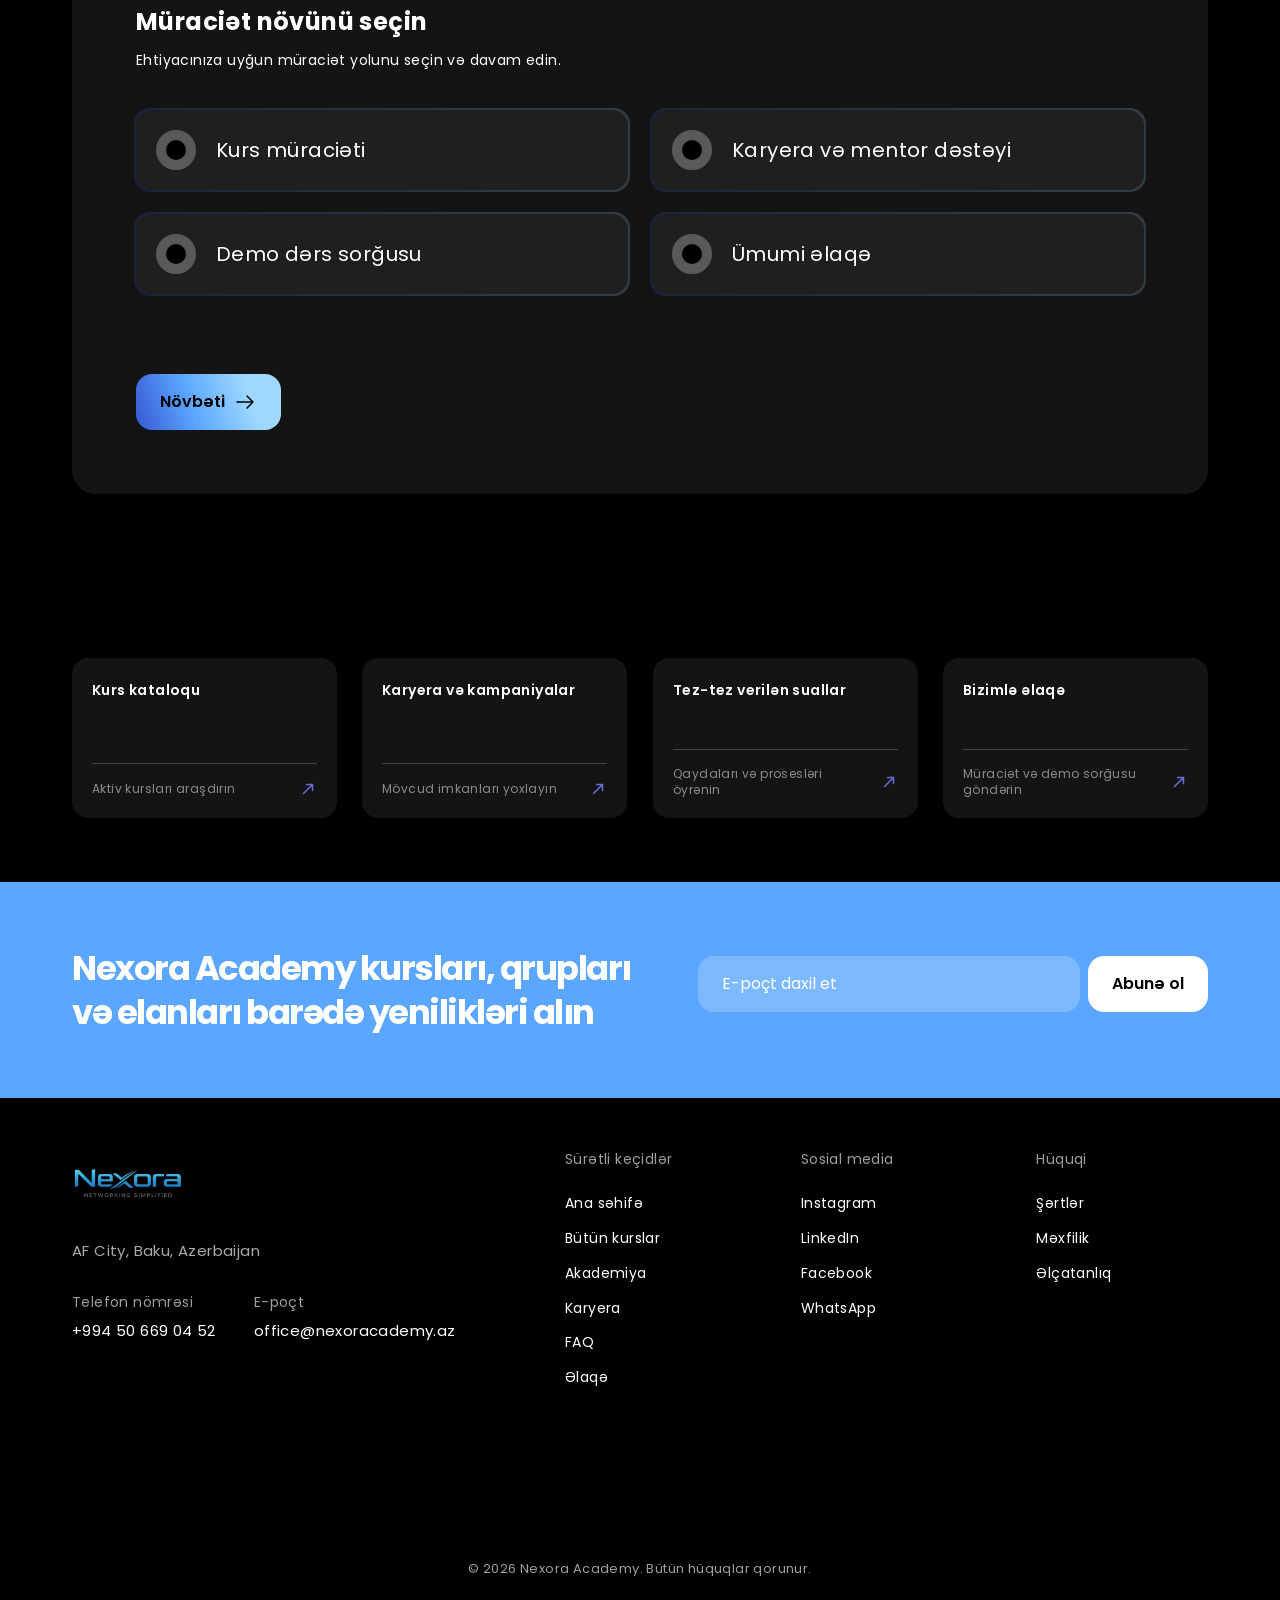
==== commit bc607840: "Re-initialize repository and sync files" ====
--- a/index.html
+++ b/index.html
@@ -1,20 +1,21 @@
-<!doctype html>
+﻿<!doctype html>
 <html lang="az">
   <head>
     <link rel="preconnect" href="https://fonts.googleapis.com" />
     <link rel="preconnect" href="https://fonts.gstatic.com" crossorigin />
-    <link rel="icon" type="image/svg+xml" href="assets/logo.png">
+    <link rel="icon" type="image/svg+xml" href="assets/logo.svg" />
     <meta charset="utf-8" />
     <meta name="viewport" content="width=device-width, initial-scale=1" />
     <meta name="description" content="" />
     <meta name="keywords" content="" />
-    <title>Nexora Academy | Layihələr</title>
+    <title>Nexora Academy - Networking Simplified</title>
     <link
       rel="stylesheet"
       href="https://fonts.googleapis.com/css2?family=Poppins:wght@400;600;700;800;900&display=swap"
     />
     <link rel="stylesheet" href="style.css" />
     <script defer src="app.js"></script>
+    <script defer src="chat.js"></script>
   </head>
 
   <body
@@ -24,55 +25,55 @@
   >
     <noscript>Bu saytın işləməsi üçün JavaScript aktiv olmalıdır.</noscript>
     <div>
-      <header class="Header_header__8yaFd">
+      <header class="header">
         <div class="container">
-          <div class="Header_header__content__5T2vO">
-            <div class="Header_header__content__group__96cQG">
-              <div class="Header_header__content__group__item__t0_4X">
-                <a class="Header_header__logo__wY5vW" href="index.html">
+          <div class="header__content">
+            <div class="header__group">
+              <div class="header__group-item">
+                <a class="header__logo" href="index.html">
                   <img
                     alt="Nexora Academy"
                     data-nimg="1"
                     decoding="async"
                     height="52"
                     loading="eager"
-                    src="assets/logo.png"
+                    src="assets/logo.svg"
                     style="color: transparent"
                     width="107"
                   />
                 </a>
               </div>
             </div>
-            <div class="Header_header__content__group__96cQG">
-              <div class="Header_header__content__group__item__t0_4X">
-                <div class="Header_header__menu__QSH1x">
-                  <div class="Header_header__menu__body__cdNzt">
-                    <ul class="Header_header__menu__list__fvVyw">
+            <div class="header__group">
+              <div class="header__group-item">
+                <div class="header__menu">
+                  <div class="header__menu-body">
+                    <ul class="header__menu-list">
                       <li>
                         <a
-                          class="Header_header__menu__link__i1AD1 Header_active__9DNVy"
+                          class="header__menu-link header__menu-link--active"
                           href="index.html"
                         >
                           <span> Ana səhifə </span>
                         </a>
                       </li>
                       <li>
-                        <div class="Header_header__menu__drowpdown__KnfZg">
+                        <div class="header__dropdown">
                           <a
-                            class="Header_header__menu__drowpdown__item__jIbqp"
+                            class="header__dropdown-item"
                             href="courses.html"
                           >
                             Bütün kurslar
                           </a>
                           <a
-                            class="Header_header__menu__drowpdown__item__jIbqp"
+                            class="header__dropdown-item"
                             href="categories.html"
                             >Kurs kateqoriyaları</a
                           >
                         </div>
-                        <p class="Header_header__menu__link__i1AD1">
+                        <p class="header__menu-link">
                           <span> Kurslar </span>
-                          <span class="Header_header__menu__arrow__nvxph">
+                          <span class="header__dropdown-arrow">
                             <svg
                               fill="none"
                               height="18"
@@ -94,7 +95,7 @@
                       </li>
                       <li>
                         <a
-                          class="Header_header__menu__link__i1AD1"
+                          class="header__menu-link"
                           href="academy.html"
                         >
                           <span> Akademiya </span>
@@ -102,7 +103,7 @@
                       </li>
                       <li>
                         <a
-                          class="Header_header__menu__link__i1AD1"
+                          class="header__menu-link"
                           href="scholarships.html"
                         >
                           <span> Karyera </span>
@@ -110,7 +111,7 @@
                       </li>
                       <li>
                         <a
-                          class="Header_header__menu__link__i1AD1"
+                          class="header__menu-link"
                           href="faq.html"
                         >
                           <span> FAQ </span>
@@ -118,7 +119,7 @@
                       </li>
                       <li>
                         <a
-                          class="Header_header__menu__link__i1AD1"
+                          class="header__menu-link"
                           href="contact.html"
                           rel="noopener noreferrer"
                         >
@@ -180,11 +181,11 @@
           </div>
         </div>
       </header>
-      <div class="HeaderMobile_header_mobile_menu__b38W_">
-        <div class="HeaderMobile_header_mobile_menu__content__QXr0E">
-          <div class="HeaderMobile_header_mobile_menu__title__N_ti5">
+      <div class="mobile-menu">
+        <div class="mobile-menu__content">
+          <div class="mobile-menu__title">
             <a
-              class="HeaderMobile_header_mobile_menu__logo__V5ZUK"
+              class="mobile-menu__logo"
               href="index.html"
             >
               <img
@@ -216,31 +217,31 @@
               </svg>
             </button>
           </div>
-          <div class="HeaderMobile_header__menu__body__mobile__Qr4AK">
-            <div class="HeaderMobile_menu__accordion__a4KMH">
-              <div class="HeaderMobile_menu__accordion__item__lNOEz">
-                <div class="HeaderMobile_menu__accordion__item__header__tKY8U">
+          <div class="mobile-menu__body-mobile">
+            <div class="mobile-menu__accordion">
+              <div class="mobile-menu__accordion-item">
+                <div class="mobile-menu__accordion-header">
                   <a
-                    class="HeaderMobile_menu__accordion__item__header__title__m4g5z"
+                    class="mobile-menu__accordion-title"
                     href="index.html"
                   >
                     Ana səhifə
                   </a>
                 </div>
               </div>
-              <div class="HeaderMobile_divider__RUyAL"></div>
+              <div class="mobile-menu__divider"></div>
               <button
-                class="HeaderMobile_menu__accordion__item__lNOEz"
+                class="mobile-menu__accordion-item"
                 type="button"
               >
-                <div class="HeaderMobile_menu__accordion__item__header__tKY8U">
+                <div class="mobile-menu__accordion-header">
                   <p
-                    class="HeaderMobile_menu__accordion__item__header__title__m4g5z"
+                    class="mobile-menu__accordion-title"
                   >
                     Kurslar
                   </p>
                   <span
-                    class="HeaderMobile_menu__accordion__item__header__icon__Zy71M"
+                    class="mobile-menu__accordion-icon"
                   >
                     <svg
                       class=""
@@ -258,49 +259,49 @@
                     </svg>
                   </span>
                 </div>
-                <div class="HeaderMobile_menu__accordion__item__body__yE0mi">
+                <div class="mobile-menu__accordion-body">
                   <a href="courses.html"> Bütün kurslar </a>
                   <a href="categories.html">Kurs kateqoriyaları</a>
                 </div>
               </button>
-              <div class="HeaderMobile_divider__RUyAL"></div>
-              <div class="HeaderMobile_menu__accordion__item__lNOEz">
-                <div class="HeaderMobile_menu__accordion__item__header__tKY8U">
+              <div class="mobile-menu__divider"></div>
+              <div class="mobile-menu__accordion-item">
+                <div class="mobile-menu__accordion-header">
                   <a
-                    class="HeaderMobile_menu__accordion__item__header__title__m4g5z"
+                    class="mobile-menu__accordion-title"
                     href="academy.html"
                   >
                     Akademiya
                   </a>
                 </div>
               </div>
-              <div class="HeaderMobile_divider__RUyAL"></div>
-              <div class="HeaderMobile_menu__accordion__item__lNOEz">
-                <div class="HeaderMobile_menu__accordion__item__header__tKY8U">
+              <div class="mobile-menu__divider"></div>
+              <div class="mobile-menu__accordion-item">
+                <div class="mobile-menu__accordion-header">
                   <a
-                    class="HeaderMobile_menu__accordion__item__header__title__m4g5z"
+                    class="mobile-menu__accordion-title"
                     href="scholarships.html"
                   >
                     Karyera
                   </a>
                 </div>
               </div>
-              <div class="HeaderMobile_divider__RUyAL"></div>
-              <div class="HeaderMobile_menu__accordion__item__lNOEz">
-                <div class="HeaderMobile_menu__accordion__item__header__tKY8U">
+              <div class="mobile-menu__divider"></div>
+              <div class="mobile-menu__accordion-item">
+                <div class="mobile-menu__accordion-header">
                   <a
-                    class="HeaderMobile_menu__accordion__item__header__title__m4g5z"
+                    class="mobile-menu__accordion-title"
                     href="faq.html"
                   >
                     FAQ
                   </a>
                 </div>
               </div>
-              <div class="HeaderMobile_divider__RUyAL"></div>
-              <div class="HeaderMobile_menu__accordion__item__lNOEz">
-                <div class="HeaderMobile_menu__accordion__item__header__tKY8U">
+              <div class="mobile-menu__divider"></div>
+              <div class="mobile-menu__accordion-item">
+                <div class="mobile-menu__accordion-header">
                   <a
-                    class="HeaderMobile_menu__accordion__item__header__title__m4g5z"
+                    class="mobile-menu__accordion-title"
                     href="contact.html"
                     rel="noopener noreferrer"
                   >
@@ -308,15 +309,16 @@
                   </a>
                 </div>
               </div>
-              <div class="HeaderMobile_divider__RUyAL"></div>
+              <div class="mobile-menu__divider"></div>
             </div>
           </div>
-          <div class="HeaderMobile_header_mobile_menu__footer___wEiC">
-            <ul class="SocialMediaList_socialList__BZJJ2">
+          <div class="mobile-menu__footer">
+            <ul class="social-media-list">
               <li>
                 <a
                   href="privacy.html"
                   rel="noopener noreferrer"
+                  target="_blank"
                 >
                   <div>
                     <svg
@@ -343,7 +345,7 @@
                 </a>
               </li>
               <li>
-                <a href="terms.html" rel="noopener noreferrer">
+                <a href="terms.html" rel="noopener noreferrer" target="_blank">
                   <div>
                     <svg
                       class=""
@@ -372,6 +374,7 @@
                 <a
                   href="accessibility.html"
                   rel="noopener noreferrer"
+                  target="_blank"
                 >
                   <div>
                     <svg
@@ -399,14 +402,14 @@
     </div>
     <!--$-->
     <main>
-      <section class="HeroSection_heroSection__FTiId">
+      <section class="hero-section">
         <div class="container-fluid">
           <div class="">
-            <div class="HeroSection_aiWelcome__UeQ8P">
-              <div class="HeroSection_media__N5B1Y">
+            <div class="hero-section__welcome">
+              <div class="hero-section__media">
                 <video
                   autoplay=""
-                  class="HeroSection_video__GVdk5"
+                  class="hero-section__video"
                   loop=""
                   muted=""
                   playsinline=""
@@ -414,11 +417,11 @@
                 >
                   <source src="assets/heroVideo.mp4" type="video/mp4" />
                 </video>
-                <div class="HeroSection_overlay__BP4PJ"></div>
-                <div class="HeroSection_controls__baKtU">
+                <div class="hero-section__overlay"></div>
+                <div class="hero-section__controls">
                   <button
                     aria-label="oynat / dayandır"
-                    class="HeroSection_controlsItem__LHLpm"
+                    class="hero-section__controls-item"
                     data-hero-control="playback"
                     type="button"
                   >
@@ -433,7 +436,7 @@
                   </button>
                   <button
                     aria-label="səsi aç / səsi bağla"
-                    class="HeroSection_controlsItem__LHLpm"
+                    class="hero-section__controls-item"
                     data-hero-control="sound"
                     type="button"
                   >
@@ -464,8 +467,8 @@
                   </button>
                 </div>
               </div>
-              <div class="HeroSection_content__06Wsp">
-                <h1 class="HeroSection_content__title__Wr5gI">
+              <div class="hero-section__content">
+                <h1 class="hero-section__title">
                   <span> Nexora Academy — </span>
                   <span> Networking Simplified </span>
                 </h1>
@@ -478,43 +481,43 @@
         <div class="container">
           <div class="section__content">
             <div class="section__body">
-              <div class="StatisticSection_ai-stats__vVDkK">
-                <div class="StatisticSection_ai-stats__item__npZK5">
-                  <div class="StatisticSection_ai-stats__item__content__UncaO">
-                    <span class="StatisticSection_ai-stats__item__count__lVNUN">
-                      3
+              <div class="stat-section">
+                <div class="stat-section__item">
+                  <div class="stat-section__content">
+                    <span class="stat-section__count">
+                      3+
                     </span>
-                    <span class="StatisticSection_ai-stats__item__title__fZWwK">
+                    <span class="stat-section__title">
                       Təlimçi və mentorlar
                     </span>
                   </div>
                 </div>
-                <div class="StatisticSection_ai-stats__item__npZK5">
-                  <div class="StatisticSection_ai-stats__item__content__UncaO">
-                    <span class="StatisticSection_ai-stats__item__count__lVNUN">
-                      100
+                <div class="stat-section__item">
+                  <div class="stat-section__content">
+                    <span class="stat-section__count">
+                      100+
                     </span>
-                    <span class="StatisticSection_ai-stats__item__title__fZWwK">
+                    <span class="stat-section__title">
                       Tələbə və məzunlar
                     </span>
                   </div>
                 </div>
-                <div class="StatisticSection_ai-stats__item__npZK5">
-                  <div class="StatisticSection_ai-stats__item__content__UncaO">
-                    <span class="StatisticSection_ai-stats__item__count__lVNUN">
-                      20
+                <div class="stat-section__item">
+                  <div class="stat-section__content">
+                    <span class="stat-section__count">
+                      20+
                     </span>
-                    <span class="StatisticSection_ai-stats__item__title__fZWwK">
+                    <span class="stat-section__title">
                       İşçi heyəti
                     </span>
                   </div>
                 </div>
-                <div class="StatisticSection_ai-stats__item__npZK5">
-                  <div class="StatisticSection_ai-stats__item__content__UncaO">
-                    <span class="StatisticSection_ai-stats__item__count__lVNUN">
-                      3
+                <div class="stat-section__item">
+                  <div class="stat-section__content">
+                    <span class="stat-section__count">
+                      3+
                     </span>
-                    <span class="StatisticSection_ai-stats__item__title__fZWwK">
+                    <span class="stat-section__title">
                       Kurslar
                     </span>
                   </div>
@@ -538,23 +541,23 @@
               </div>
             </div>
             <div class="section__body">
-              <div class="ServiceSection_ai-work__a4zHS">
-                <div class="ServiceCard_ai-work__item__kr3PC">
-                  <div class="ServiceCard_ai-work__item__container__rQLXB">
-                    <div class="ServiceCard_ai-work__item__content__TI5Jo">
-                      <h3 class="ServiceCard_ai-work__item__title__tS4N3">
+              <div class="service-section">
+                <div class="service-card">
+                  <div class="service-card__container">
+                    <div class="service-card__content">
+                      <h3 class="service-card__title">
                         Aydın kurs kəşfi
                       </h3>
-                      <p class="ServiceCard_ai-work__item__desc__EbU_G">
+                      <p class="service-card__desc">
                         Kursları kateqoriya, çətinlik səviyyəsi və məqsədinizə
                         görə araşdırın; auditoriya, müddət, format və gözlənilən
                         nəticələri müqayisə edin.
                       </p>
                     </div>
-                    <div class="ServiceCard_ai-work__item__icon__LyUAf">
+                    <div class="service-card__icon">
                       <img
                         alt="Aydın kurs kəşfi"
-                        class="ServiceCard_ai-work__item__icon__LyUAf"
+                        class="service-card__icon"
                         data-nimg="1"
                         decoding="async"
                         height="220"
@@ -566,22 +569,22 @@
                     </div>
                   </div>
                 </div>
-                <div class="ServiceCard_ai-work__item__kr3PC">
-                  <div class="ServiceCard_ai-work__item__container__rQLXB">
-                    <div class="ServiceCard_ai-work__item__content__TI5Jo">
-                      <h3 class="ServiceCard_ai-work__item__title__tS4N3">
+                <div class="service-card">
+                  <div class="service-card__container">
+                    <div class="service-card__content">
+                      <h3 class="service-card__title">
                         Rahat və təhlükəsiz ödəniş imkanları
                       </h3>
-                      <p class="ServiceCard_ai-work__item__desc__EbU_G">
+                      <p class="service-card__desc">
                         Ödəniş məlumatlarını, statusu, fakturaları və mövcud
                         olduqda hissəli ödəniş imkanlarını aydın şəkildə
                         izləyin.
                       </p>
                     </div>
-                    <div class="ServiceCard_ai-work__item__icon__LyUAf">
+                    <div class="service-card__icon">
                       <img
                         alt="Rahat və təhlükəsiz ödəniş imkanları"
-                        class="ServiceCard_ai-work__item__icon__LyUAf"
+                        class="service-card__icon"
                         data-nimg="1"
                         decoding="async"
                         height="220"
@@ -593,22 +596,22 @@
                     </div>
                   </div>
                 </div>
-                <div class="ServiceCard_ai-work__item__kr3PC">
-                  <div class="ServiceCard_ai-work__item__container__rQLXB">
-                    <div class="ServiceCard_ai-work__item__content__TI5Jo">
-                      <h3 class="ServiceCard_ai-work__item__title__tS4N3">
+                <div class="service-card">
+                  <div class="service-card__container">
+                    <div class="service-card__content">
+                      <h3 class="service-card__title">
                         Karyera və mentor dəstəyi
                       </h3>
-                      <p class="ServiceCard_ai-work__item__desc__EbU_G">
+                      <p class="service-card__desc">
                         Təhsil qərarınızı karyera yönümü, mentor dəstəyi, tələbə
                         uğur hekayələri və təsdiqlənmiş məzun nəticələri ilə
                         tamamlayın.
                       </p>
                     </div>
-                    <div class="ServiceCard_ai-work__item__icon__LyUAf">
+                    <div class="service-card__icon">
                       <img
                         alt="Karyera və mentor dəstəyi"
-                        class="ServiceCard_ai-work__item__icon__LyUAf"
+                        class="service-card__icon"
                         data-nimg="1"
                         decoding="async"
                         height="220"
@@ -638,13 +641,13 @@
             </div>
           </div>
           <div class="section__body">
-            <div class="WhoWeAreSection_ai-who-we-are__RntE7">
+            <div class="who-we-are">
               <div class="container-fluid">
                 <div
-                  class="WhoWeAreSection_ai-who-we-are__media__8Q9wL team-grid-preserve-original-size"
+                  class="who-we-are__media team-grid-preserve-original-size"
                 >
                   <div
-                    class="WhoWeAreSection_ai-who-we-are__media__image__cNM9o"
+                    class="who-we-are__image"
                   >
                     <img
                       alt="Asim Namazov — Təsisçi, təlimçi | Nexora Academy"
@@ -657,14 +660,14 @@
                       width="400"
                     />
                     <div
-                      class="WhoWeAreSection_ai-who-we-are__media__image__info__mYOIx"
+                      class="who-we-are__image-info"
                     >
                       <span> Asim Namazov </span>
                       <span> Təsisçi, təlimçi </span>
                     </div>
                   </div>
                   <div
-                    class="WhoWeAreSection_ai-who-we-are__media__image__cNM9o"
+                    class="who-we-are__image"
                   >
                     <img
                       alt="Novruz Bəhramov — Təlimçi | Nexora Academy"
@@ -677,14 +680,14 @@
                       width="400"
                     />
                     <div
-                      class="WhoWeAreSection_ai-who-we-are__media__image__info__mYOIx"
+                      class="who-we-are__image-info"
                     >
                       <span> Novruz Bəhramov </span>
                       <span> Təlimçi </span>
                     </div>
                   </div>
                   <div
-                    class="WhoWeAreSection_ai-who-we-are__media__image__cNM9o"
+                    class="who-we-are__image"
                   >
                     <img
                       alt="Xalidə Həsənova — Satış meneceri | Nexora Academy"
@@ -697,14 +700,14 @@
                       width="400"
                     />
                     <div
-                      class="WhoWeAreSection_ai-who-we-are__media__image__info__mYOIx"
+                      class="who-we-are__image-info"
                     >
                       <span> Xalidə Həsənova </span>
                       <span> Satış meneceri </span>
                     </div>
                   </div>
                   <div
-                    class="WhoWeAreSection_ai-who-we-are__media__image__cNM9o"
+                    class="who-we-are__image"
                   >
                     <img
                       alt="Ayşə Qəhrəmanova — Mentor | Nexora Academy"
@@ -717,14 +720,14 @@
                       width="400"
                     />
                     <div
-                      class="WhoWeAreSection_ai-who-we-are__media__image__info__mYOIx"
+                      class="who-we-are__image-info"
                     >
                       <span> Ayşə Qəhrəmanova </span>
                       <span> Mentor </span>
                     </div>
                   </div>
                   <div
-                    class="WhoWeAreSection_ai-who-we-are__media__image__cNM9o"
+                    class="who-we-are__image"
                   >
                     <img
                       alt="Zeynəb Bahramova — Menecer | Nexora Academy"
@@ -737,14 +740,14 @@
                       width="400"
                     />
                     <div
-                      class="WhoWeAreSection_ai-who-we-are__media__image__info__mYOIx"
+                      class="who-we-are__image-info"
                     >
                       <span> Zeynəb Bahramova </span>
                       <span> Menecer </span>
                     </div>
                   </div>
                   <div
-                    class="WhoWeAreSection_ai-who-we-are__media__image__cNM9o"
+                    class="who-we-are__image"
                   >
                     <img
                       alt="Ləman Kərimova — Mentor | Nexora Academy"
@@ -757,14 +760,14 @@
                       width="400"
                     />
                     <div
-                      class="WhoWeAreSection_ai-who-we-are__media__image__info__mYOIx"
+                      class="who-we-are__image-info"
                     >
                       <span> Ləman Kərimova </span>
                       <span> Mentor </span>
                     </div>
                   </div>
                   <div
-                    class="WhoWeAreSection_ai-who-we-are__media__image__cNM9o"
+                    class="who-we-are__image"
                   >
                     <img
                       alt="Nəzrin Şərbətli — Təcrübəçi | Nexora Academy"
@@ -777,14 +780,14 @@
                       width="400"
                     />
                     <div
-                      class="WhoWeAreSection_ai-who-we-are__media__image__info__mYOIx"
+                      class="who-we-are__image-info"
                     >
                       <span> Nəzrin Şərbətli </span>
                       <span> Təcrübəçi </span>
                     </div>
                   </div>
                   <div
-                    class="WhoWeAreSection_ai-who-we-are__media__image__cNM9o"
+                    class="who-we-are__image"
                   >
                     <img
                       alt="Nihad Rəsulov — Backend mühəndisi | Nexora Academy"
@@ -797,14 +800,14 @@
                       width="400"
                     />
                     <div
-                      class="WhoWeAreSection_ai-who-we-are__media__image__info__mYOIx"
+                      class="who-we-are__image-info"
                     >
                       <span> Nihad Rəsulov </span>
                       <span> Backend mühəndisi </span>
                     </div>
                   </div>
                   <div
-                    class="WhoWeAreSection_ai-who-we-are__media__image__cNM9o"
+                    class="who-we-are__image"
                   >
                     <img
                       alt="Zəhra Eldarova — Təcrübəçi | Nexora Academy"
@@ -817,14 +820,14 @@
                       width="400"
                     />
                     <div
-                      class="WhoWeAreSection_ai-who-we-are__media__image__info__mYOIx"
+                      class="who-we-are__image-info"
                     >
                       <span> Zəhra Eldarova </span>
                       <span> Təcrübəçi </span>
                     </div>
                   </div>
                   <div
-                    class="WhoWeAreSection_ai-who-we-are__media__image__cNM9o"
+                    class="who-we-are__image"
                   >
                     <img
                       alt="Yusif İsmayılzadə — Süni İntellekt mühəndisi | Nexora Academy"
@@ -837,7 +840,7 @@
                       width="400"
                     />
                     <div
-                      class="WhoWeAreSection_ai-who-we-are__media__image__info__mYOIx"
+                      class="who-we-are__image-info"
                     >
                       <span> Yusif İsmayılzadə </span>
                       <span> Süni İntellekt mühəndisi </span>
@@ -845,7 +848,7 @@
                   </div>
 
                   <div
-                    class="WhoWeAreSection_ai-who-we-are__media__image__cNM9o"
+                    class="who-we-are__image"
                   >
                     <img
                       alt="Nəcabət Sofiyeva — Təcrübəçi | Nexora Academy"
@@ -858,14 +861,14 @@
                       width="400"
                     />
                     <div
-                      class="WhoWeAreSection_ai-who-we-are__media__image__info__mYOIx"
+                      class="who-we-are__image-info"
                     >
                       <span> Nəcabət Sofiyeva </span>
                       <span> Təcrübəçi </span>
                     </div>
                   </div>
                   <div
-                    class="WhoWeAreSection_ai-who-we-are__media__image__cNM9o"
+                    class="who-we-are__image"
                   >
                     <img
                       alt="Murad Şirinov — UX:UI dizayner | Nexora Academy"
@@ -878,14 +881,14 @@
                       width="400"
                     />
                     <div
-                      class="WhoWeAreSection_ai-who-we-are__media__image__info__mYOIx"
+                      class="who-we-are__image-info"
                     >
                       <span> Murad Şirinov </span>
                       <span> UX:UI dizayner </span>
                     </div>
                   </div>
                   <div
-                    class="WhoWeAreSection_ai-who-we-are__media__image__cNM9o"
+                    class="who-we-are__image"
                   >
                     <img
                       alt="Yaqub Abdullayev — Devops mühəndisi | Nexora Academy"
@@ -898,14 +901,14 @@
                       width="400"
                     />
                     <div
-                      class="WhoWeAreSection_ai-who-we-are__media__image__info__mYOIx"
+                      class="who-we-are__image-info"
                     >
                       <span> Yaqub Abdullayev </span>
                       <span> Devops mühəndisi </span>
                     </div>
                   </div>
                   <div
-                    class="WhoWeAreSection_ai-who-we-are__media__image__cNM9o"
+                    class="who-we-are__image"
                   >
                     <img
                       alt="Fikrət Qurbanov — Frontend mühəndisi | Nexora Academy"
@@ -918,14 +921,14 @@
                       width="400"
                     />
                     <div
-                      class="WhoWeAreSection_ai-who-we-are__media__image__info__mYOIx"
+                      class="who-we-are__image-info"
                     >
                       <span> Fikrət Qurbanov </span>
                       <span> Frontend mühəndisi </span>
                     </div>
                   </div>
                   <div
-                    class="WhoWeAreSection_ai-who-we-are__media__image__cNM9o"
+                    class="who-we-are__image"
                   >
                     <img
                       alt="Məhəmməd Verdiyev — Süni İntellekt mühəndisi | Nexora Academy"
@@ -938,14 +941,14 @@
                       width="400"
                     />
                     <div
-                      class="WhoWeAreSection_ai-who-we-are__media__image__info__mYOIx"
+                      class="who-we-are__image-info"
                     >
                       <span> Məhəmməd Verdiyev </span>
                       <span> Süni İntellekt mühəndisi </span>
                     </div>
                   </div>
                   <div
-                    class="WhoWeAreSection_ai-who-we-are__media__image__cNM9o"
+                    class="who-we-are__image"
                   >
                     <img
                       alt="Qüdrət Bayramov — Təcrübəçi | Nexora Academy"
@@ -958,14 +961,14 @@
                       width="400"
                     />
                     <div
-                      class="WhoWeAreSection_ai-who-we-are__media__image__info__mYOIx"
+                      class="who-we-are__image-info"
                     >
                       <span> Qüdrət Bayramov </span>
                       <span> Təcrübəçi </span>
                     </div>
                   </div>
                   <div
-                    class="WhoWeAreSection_ai-who-we-are__media__image__cNM9o"
+                    class="who-we-are__image"
                   >
                     <img
                       alt="Ramil Musazadə — Həllər üzrə arxitektor | Nexora Academy"
@@ -978,14 +981,14 @@
                       width="400"
                     />
                     <div
-                      class="WhoWeAreSection_ai-who-we-are__media__image__info__mYOIx"
+                      class="who-we-are__image-info"
                     >
                       <span> Ramil Musazadə </span>
                       <span> Həllər üzrə arxitektor </span>
                     </div>
                   </div>
                   <div
-                    class="WhoWeAreSection_ai-who-we-are__media__image__cNM9o"
+                    class="who-we-are__image"
                   >
                     <img
                       alt="Emil Rozenberq — QA mühəndisi | Nexora Academy"
@@ -998,14 +1001,14 @@
                       width="400"
                     />
                     <div
-                      class="WhoWeAreSection_ai-who-we-are__media__image__info__mYOIx"
+                      class="who-we-are__image-info"
                     >
                       <span> Emil Rozenberq </span>
                       <span> QA mühəndisi </span>
                     </div>
                   </div>
                   <div
-                    class="WhoWeAreSection_ai-who-we-are__media__image__cNM9o"
+                    class="who-we-are__image"
                   >
                     <img
                       alt="Rəşid Əlizadə — Frontend mühəndisi | Nexora Academy"
@@ -1018,7 +1021,7 @@
                       width="400"
                     />
                     <div
-                      class="WhoWeAreSection_ai-who-we-are__media__image__info__mYOIx"
+                      class="who-we-are__image-info"
                     >
                       <span> Rəşid Əlizadə </span>
                       <span> Frontend mühəndisi </span>
@@ -1027,8 +1030,8 @@
                 </div>
               </div>
               <div class="container">
-                <div class="WhoWeAreSection_ai-who-we-are__content__bfv8C">
-                  <div class="WhoWeAreSection_ai-who-we-are__info__XGRRl">
+                <div class="who-we-are__content">
+                  <div class="who-we-are__info">
                     <p>
                       <strong class=""> Nexora Academy </strong>
                       kursların kəşfi və müqayisəsini, müraciət və qeydiyyat
@@ -1037,38 +1040,38 @@
                       təcrübədə birləşdirir.
                     </p>
                   </div>
-                  <div class="WhoWeAreSection_ai-who-we-are__stats__vUr8m">
-                    <div
-                      class="WhoWeAreSection_ai-who-we-are__stats__item__W5tzn"
+                  <div class="who-we-are__stats">
+                    <div
+                      class="who-we-are__stat"
                     >
                       <div
-                        class="WhoWeAreSection_ai-who-we-are__stats__item__content__oQGW3"
+                        class="who-we-are__stat-content"
                       >
                         <span
-                          class="WhoWeAreSection_ai-who-we-are__stats__item__count__j8gSP"
+                          class="who-we-are__stat-count"
                         >
                           Aydın
                         </span>
                         <span
-                          class="WhoWeAreSection_ai-who-we-are__stats__item__title__3BeOo"
+                          class="who-we-are__stat-title"
                         >
                           kurs seçimi
                         </span>
                       </div>
                     </div>
                     <div
-                      class="WhoWeAreSection_ai-who-we-are__stats__item__W5tzn"
+                      class="who-we-are__stat"
                     >
                       <div
-                        class="WhoWeAreSection_ai-who-we-are__stats__item__content__oQGW3"
+                        class="who-we-are__stat-content"
                       >
                         <span
-                          class="WhoWeAreSection_ai-who-we-are__stats__item__count__j8gSP"
+                          class="who-we-are__stat-count"
                         >
                           Şəffaf
                         </span>
                         <span
-                          class="WhoWeAreSection_ai-who-we-are__stats__item__title__3BeOo"
+                          class="who-we-are__stat-title"
                         >
                           qeydiyyat və dəstək
                         </span>
@@ -1097,18 +1100,18 @@
               </div>
             </div>
             <div class="section__body">
-              <div class="RoadMapSection_roadmap__G5s89">
-                <div class="RoadMapSection_back_shadows__Rjr6F">
-                  <div class="RoadMapSection_shadow_1___5Onb"></div>
-                  <div class="RoadMapSection_shadow_2__Vt1gh"></div>
+              <div class="roadmap">
+                <div class="roadmap__shadows">
+                  <div class="roadmap__shadow-1"></div>
+                  <div class="roadmap__shadow-2"></div>
                 </div>
-                <div class="RoadMapSection_roadmap__timeline__gRFuX">
-                  <div class="RoadMapSection_roadmap__timeline__wrapper__EVRm5">
+                <div class="roadmap__timeline">
+                  <div class="roadmap__timeline-wrapper">
                     <!-- Dual-track roadmap line: single line -> two lines -> single line.
                            --roadmap-track-gap controls the REAL pixel distance between tracks. -->
                     <svg
                       aria-hidden="true"
-                      class="RoadMapSection_dual-track__line"
+                      class="dual-track__line"
                       focusable="false"
                       preserveAspectRatio="none"
                       viewbox="0 0 1000 400"
@@ -1190,50 +1193,50 @@
                         </lineargradient>
                       </defs>
                       <path
-                        class="RoadMapSection_dual-track__stroke RoadMapSection_dual-track__stroke--entry"
+                        class="dual-track__stroke dual-track__stroke--entry"
                         d=""
                       ></path>
                       <path
-                        class="RoadMapSection_dual-track__stroke RoadMapSection_dual-track__stroke--upper"
+                        class="dual-track__stroke dual-track__stroke--upper"
                         d=""
                       ></path>
                       <path
-                        class="RoadMapSection_dual-track__stroke RoadMapSection_dual-track__stroke--lower"
+                        class="dual-track__stroke dual-track__stroke--lower"
                         d=""
                       ></path>
                       <path
-                        class="RoadMapSection_dual-track__stroke RoadMapSection_dual-track__stroke--exit"
+                        class="dual-track__stroke dual-track__stroke--exit"
                         d=""
                       ></path>
                       <path
-                        class="RoadMapSection_dual-track__motion RoadMapSection_dual-track__motion--upper"
+                        class="dual-track__motion dual-track__motion--upper"
                         d=""
                       ></path>
                       <path
-                        class="RoadMapSection_dual-track__motion RoadMapSection_dual-track__motion--lower"
+                        class="dual-track__motion dual-track__motion--lower"
                         d=""
                       ></path>
                     </svg>
                     <span
                       aria-hidden="true"
-                      class="RoadMapSection_dual-track__moving-light RoadMapSection_dual-track__moving-light--upper"
+                      class="dual-track__moving-light dual-track__moving-light--upper"
                     ></span>
                     <span
                       aria-hidden="true"
-                      class="RoadMapSection_dual-track__moving-light RoadMapSection_dual-track__moving-light--lower"
+                      class="dual-track__moving-light dual-track__moving-light--lower"
                     ></span>
-                    <div class="RoadMapSection_roadmap__timeline__item__OitQD">
+                    <div class="roadmap__item">
                       <div
-                        class="RoadMapSection_roadmap__timeline__item__header__26XTN"
+                        class="roadmap__item-header"
                       >
                         <div
-                          class="RoadMapSection_header_text__HZaNN RoadMapSection_text_2__Ipgwk"
+                          class="roadmap__header-text roadmap__text-2"
                         >
                           <span> Kəşf </span>
                           <span> Məqsədinizə uyğun kursları araşdırın </span>
                         </div>
                       </div>
-                      <div class="RoadMapSection_icon-wrapper__TA_7Y">
+                      <div class="roadmap__icon-wrapper">
                         <img
                           alt="İkon 1"
                           data-image-fallback="decoration-network-nodes"
@@ -1247,19 +1250,19 @@
                         />
                       </div>
                     </div>
-                    <div class="RoadMapSection_roadmap__timeline__item__OitQD">
+                    <div class="roadmap__item">
                       <div
-                        class="RoadMapSection_roadmap__timeline__item__header__26XTN"
+                        class="roadmap__item-header"
                       >
                         <div
-                          class="RoadMapSection_header_text__HZaNN RoadMapSection_text_2__Ipgwk"
+                          class="roadmap__header-text roadmap__text-2"
                         >
                           <span> Qərar və qeydiyyat </span>
                           <span> Davamlı dəstək </span>
                         </div>
                       </div>
                       <div
-                        class="RoadMapSection_icon-wrapper__TA_7Y RoadMapSection_icon-wrapper__TA_7Y--stage-main RoadMapSection_icon-wrapper__TA_7Y--stage-talent-upper"
+                        class="roadmap__icon-wrapper roadmap__icon-wrapper--stage-main roadmap__icon-wrapper--stage-talent-upper"
                       >
                         <img
                           alt="Tələbə inkişaf yolu"
@@ -1273,7 +1276,7 @@
                         />
                       </div>
                       <div
-                        class="RoadMapSection_icon-wrapper__TA_7Y RoadMapSection_icon-wrapper__TA_7Y--stage-duplicate RoadMapSection_icon-wrapper__TA_7Y--stage-talent-lower"
+                        class="roadmap__icon-wrapper roadmap__icon-wrapper--stage-duplicate roadmap__icon-wrapper--stage-talent-lower"
                       >
                         <img
                           alt="Tələbə inkişaf yolu"
@@ -1287,10 +1290,10 @@
                         />
                       </div>
                       <div
-                        class="RoadMapSection_roadmap__timeline__item__footer__1Hs5t"
+                        class="roadmap__item-footer"
                       >
                         <div
-                          class="RoadMapSection_box__9QqPC RoadMapSection_box_1__vOQJ8"
+                          class="roadmap__box roadmap__box-1"
                         >
                           <span> Kurs kataloqu </span>
                           <span> Tələbə yolunun əsas mərhələləri: </span>
@@ -1299,17 +1302,17 @@
                       </div>
                     </div>
                     <div
-                      class="RoadMapSection_roadmap__timeline__item__OitQD RoadMapSection_roadmap__timeline__item--dual"
+                      class="roadmap__item roadmap__item--dual"
                     >
                       <div
-                        class="RoadMapSection_roadmap__timeline__item__header__dot__pXb60"
-                      >
-                        <div class="RoadMapSection_dot_text_1__0pnNz">
+                        class="roadmap__item-header-dot"
+                      >
+                        <div class="roadmap__dot-text-1">
                           <span> Müraciət </span>
                         </div>
                       </div>
                       <div
-                        class="RoadMapSection_dot_wrapper__av5U5 RoadMapSection_dot_wrapper__dual"
+                        class="roadmap__dot-wrapper dual-track__dot-wrapper"
                       >
                         <img
                           alt="Dekorativ nöqtə 1"
@@ -1323,25 +1326,25 @@
                         />
                       </div>
                       <div
-                        class="RoadMapSection_roadmap__timeline__item__footer__dot__yJKVP"
-                      >
-                        <div class="RoadMapSection_dot_text_2__8LOYX">
+                        class="roadmap__item-footer-dot"
+                      >
+                        <div class="roadmap__dot-text-2">
                           <span> Kurs seçimi </span>
                         </div>
                       </div>
                     </div>
                     <div
-                      class="RoadMapSection_roadmap__timeline__item__OitQD RoadMapSection_roadmap__timeline__item--dual"
+                      class="roadmap__item roadmap__item--dual"
                     >
                       <div
-                        class="RoadMapSection_roadmap__timeline__item__header__dot__pXb60"
-                      >
-                        <div class="RoadMapSection_dot_text_1__0pnNz">
+                        class="roadmap__item-header-dot"
+                      >
+                        <div class="roadmap__dot-text-1">
                           <span> Qeydiyyat </span>
                         </div>
                       </div>
                       <div
-                        class="RoadMapSection_dot_wrapper__av5U5 RoadMapSection_dot_wrapper__dual"
+                        class="roadmap__dot-wrapper dual-track__dot-wrapper"
                       >
                         <img
                           alt="Dekorativ nöqtə 1"
@@ -1355,25 +1358,25 @@
                         />
                       </div>
                       <div
-                        class="RoadMapSection_roadmap__timeline__item__footer__dot__yJKVP"
-                      >
-                        <div class="RoadMapSection_dot_text_2__8LOYX">
+                        class="roadmap__item-footer-dot"
+                      >
+                        <div class="roadmap__dot-text-2">
                           <span> Təsdiq və qrup </span>
                         </div>
                       </div>
                     </div>
                     <div
-                      class="RoadMapSection_roadmap__timeline__item__OitQD RoadMapSection_roadmap__timeline__item--dual"
+                      class="roadmap__item roadmap__item--dual"
                     >
                       <div
-                        class="RoadMapSection_roadmap__timeline__item__header__dot__pXb60"
-                      >
-                        <div class="RoadMapSection_dot_text_1__0pnNz">
+                        class="roadmap__item-header-dot"
+                      >
+                        <div class="roadmap__dot-text-1">
                           <span> Kabinet </span>
                         </div>
                       </div>
                       <div
-                        class="RoadMapSection_dot_wrapper__av5U5 RoadMapSection_dot_wrapper__dual"
+                        class="roadmap__dot-wrapper dual-track__dot-wrapper"
                       >
                         <img
                           alt="Dekorativ nöqtə 1"
@@ -1387,26 +1390,26 @@
                         />
                       </div>
                       <div
-                        class="RoadMapSection_roadmap__timeline__item__footer__dot__yJKVP"
-                      >
-                        <div class="RoadMapSection_dot_text_2__8LOYX">
+                        class="roadmap__item-footer-dot"
+                      >
+                        <div class="roadmap__dot-text-2">
                           <span> Cədvəl və ödəniş statusu </span>
                         </div>
                       </div>
                     </div>
-                    <div class="RoadMapSection_roadmap__timeline__item__OitQD">
+                    <div class="roadmap__item">
                       <div
-                        class="RoadMapSection_roadmap__timeline__item__header__26XTN"
+                        class="roadmap__item-header"
                       >
                         <div
-                          class="RoadMapSection_header_text__HZaNN RoadMapSection_text_2__Ipgwk"
+                          class="roadmap__header-text roadmap__text-2"
                         >
                           <span> Dəstək </span>
                           <span> Karyera və mentor dəstəyi </span>
                         </div>
                       </div>
                       <div
-                        class="RoadMapSection_icon-wrapper__TA_7Y RoadMapSection_icon-wrapper__TA_7Y--stage-main RoadMapSection_icon-wrapper__TA_7Y--stage-hub-upper"
+                        class="roadmap__icon-wrapper roadmap__icon-wrapper--stage-main roadmap__icon-wrapper--stage-hub-upper"
                       >
                         <img
                           alt="Tələbə dəstəyi mərhələsi"
@@ -1420,7 +1423,7 @@
                         />
                       </div>
                       <div
-                        class="RoadMapSection_icon-wrapper__TA_7Y RoadMapSection_icon-wrapper__TA_7Y--stage-duplicate RoadMapSection_icon-wrapper__TA_7Y--stage-hub-lower"
+                        class="roadmap__icon-wrapper roadmap__icon-wrapper--stage-duplicate roadmap__icon-wrapper--stage-hub-lower"
                       >
                         <img
                           alt="Tələbə dəstəyi mərhələsi"
@@ -1434,42 +1437,42 @@
                         />
                       </div>
                       <div
-                        class="RoadMapSection_roadmap__timeline__item__footer__1Hs5t"
+                        class="roadmap__item-footer"
                       >
                         <div
-                          class="RoadMapSection_box__9QqPC RoadMapSection_box_2__itf7K"
+                          class="roadmap__box roadmap__box-2"
                         >
                           <span> Akademiya ekosistemi </span>
                           <span>
                             İctimai məlumatdan şəxsi tələbə xidmətlərinə qədər
                             vahid təcrübə
                           </span>
-                          <div class="RoadMapSection_statistics__bDHwu">
+                          <div class="roadmap__statistics">
                             <div
-                              class="RoadMapSection_statistics__bar__iqGVq RoadMapSection_statistics__bar__1__dcV4i"
+                              class="roadmap__bar roadmap__bar-1"
                             ></div>
                             <div
-                              class="RoadMapSection_statistics__bar__iqGVq RoadMapSection_statistics__bar__2__qpL__"
+                              class="roadmap__bar roadmap__bar-2"
                             ></div>
                             <div
-                              class="RoadMapSection_statistics__bar__iqGVq RoadMapSection_statistics__bar__3__hyIjE"
+                              class="roadmap__bar roadmap__bar-3"
                             ></div>
                           </div>
                         </div>
                       </div>
                     </div>
                     <div
-                      class="RoadMapSection_roadmap__timeline__item__OitQD RoadMapSection_roadmap__timeline__item--current"
+                      class="roadmap__item roadmap__item--current"
                     >
                       <div
-                        class="RoadMapSection_roadmap__timeline__item__header__dot__pXb60"
-                      >
-                        <div class="RoadMapSection_dot_text_3__fwgGz">
+                        class="roadmap__item-header-dot"
+                      >
+                        <div class="roadmap__dot-text-3">
                           <span> İctimai platforma </span>
                         </div>
                       </div>
                       <div
-                        class="RoadMapSection_dot_wrapper__av5U5 RoadMapSection_dot_wrapper__current"
+                        class="roadmap__dot-wrapper roadmap__dot-wrapper--current"
                       >
                         <img
                           alt="Dekorativ nöqtə 2"
@@ -1483,18 +1486,18 @@
                         />
                       </div>
                     </div>
-                    <div class="RoadMapSection_roadmap__timeline__item__OitQD">
+                    <div class="roadmap__item">
                       <div
-                        class="RoadMapSection_roadmap__timeline__item__header__26XTN"
+                        class="roadmap__item-header"
                       >
                         <div
-                          class="RoadMapSection_header_text__HZaNN RoadMapSection_text_2__Ipgwk"
+                          class="roadmap__header-text roadmap__text-2"
                         >
                           <span> Tələbə kabineti </span>
                           <span> Dəstək və nəticələr </span>
                         </div>
                       </div>
-                      <div class="RoadMapSection_icon-wrapper__TA_7Y">
+                      <div class="roadmap__icon-wrapper">
                         <img
                           alt="İkon 4"
                           data-image-fallback="decoration-network-nodes"
@@ -1533,17 +1536,17 @@
               </div>
             </div>
             <div class="section__body">
-              <div class="ProjectsSection_ai-projects__NQP37">
-                <div class="ProjectCard_ai-projects__item__oGKFx">
-                  <div class="ProjectCard_ai-projects__item__content__t1uZC">
-                    <span class="ProjectCard_ai-projects__item__title__mSuta">
+              <div class="projects-section">
+                <div class="project-card">
+                  <div class="project-card__content">
+                    <span class="project-card__title">
                       Kurslar yüklənir…
                     </span>
-                    <p class="ProjectCard_ai-projects__item__desc__DQd6_">
+                    <p class="project-card__desc">
                       Seçilmiş kurslar serverdən alınır.
                     </p>
                     <a
-                      class="ai-btn ai-btn--blur ProjectCard_ai-projects__item__cta__t2MnB"
+                      class="ai-btn ai-btn--blur project-card__cta"
                       href="courses.html"
                     >
                       <span> Kurslara bax </span>
@@ -1567,7 +1570,7 @@
                   </div>
                   <img
                     alt="Nexora Academy vizualı"
-                    class="ProjectCard_ai-projects__item__image__pWJdV"
+                    class="project-card__image"
                     data-image-fallback="course-networking"
                     data-image-src=""
                     data-nimg="1"
@@ -1602,13 +1605,13 @@
               </a>
             </div>
             <div class="section__body">
-              <div class="BlogsSection_ai-blogs__Mmu75">
+              <div class="blogs-section">
                 <a
-                  class="BlogCard_ai-blogs__item__4ILGi"
+                  class="blog-card"
                   href="faq.html"
                   id="efiopiya-federativ-demokratik-respublikasinin-bas-naziri-abiy-ehmed-eli-ai-academy-tedris-merkezin"
                 >
-                  <div class="BlogCard_ai-blogs__item__media__7I3Fy">
+                  <div class="blog-card__media">
                     <img
                       alt="Nexora Academy yenilikləri"
                       data-nimg="1"
@@ -1621,11 +1624,11 @@
                       width="400"
                     />
                   </div>
-                  <div class="BlogCard_ai-blogs__item__content__flso0">
-                    <h3 class="BlogCard_ai-blogs__item__title__HICp5">
+                  <div class="blog-card__content">
+                    <h3 class="blog-card__title">
                       Yeni qruplar və qeydiyyat məlumatları
                     </h3>
-                    <p class="BlogCard_ai-blogs__item__desc__OS_Ov">
+                    <p class="blog-card__desc">
                       Aktiv kursların növbəti qrup tarixləri, cədvəl önbaxışı,
                       qeydiyyat son tarixləri və mövcud yerlər yayımlandıqca
                       burada təqdim olunur.
@@ -1633,7 +1636,7 @@
                   </div>
                   <button
                     aria-label="Daha çox"
-                    class="ai-btn ai-btn--icon ai-btn--blur ai-btn--sm BlogCard_ai-blogs__item__cta__dwpSQ"
+                    class="ai-btn ai-btn--icon ai-btn--blur ai-btn--sm blog-card__cta"
                     type="button"
                   >
                     <svg
@@ -1655,11 +1658,11 @@
                   </button>
                 </a>
                 <a
-                  class="BlogCard_ai-blogs__item__4ILGi"
+                  class="blog-card"
                   href="faq.html"
                   id="azerbaycan-2025-ci-ilde-suni-intellekte-hazirliq-seviyyesine-gore-en-yuksek-irelileyis-elde-eden-olk"
                 >
-                  <div class="BlogCard_ai-blogs__item__media__7I3Fy">
+                  <div class="blog-card__media">
                     <img
                       alt="Nexora Academy yenilikləri"
                       data-nimg="1"
@@ -1672,18 +1675,18 @@
                       width="400"
                     />
                   </div>
-                  <div class="BlogCard_ai-blogs__item__content__flso0">
-                    <h3 class="BlogCard_ai-blogs__item__title__HICp5">
+                  <div class="blog-card__content">
+                    <h3 class="blog-card__title">
                       Təqaüdlər və kampaniyalar
                     </h3>
-                    <p class="BlogCard_ai-blogs__item__desc__OS_Ov">
+                    <p class="blog-card__desc">
                       Aktiv təqaüd, kampaniya və hissəli ödəniş məlumatlarını
                       uyğunluq və etibarlılıq şərtləri ilə birlikdə izləyin.
                     </p>
                   </div>
                   <button
                     aria-label="Daha çox"
-                    class="ai-btn ai-btn--icon ai-btn--blur ai-btn--sm BlogCard_ai-blogs__item__cta__dwpSQ"
+                    class="ai-btn ai-btn--icon ai-btn--blur ai-btn--sm blog-card__cta"
                     type="button"
                   >
                     <svg
@@ -1705,11 +1708,11 @@
                   </button>
                 </a>
                 <a
-                  class="BlogCard_ai-blogs__item__4ILGi"
+                  class="blog-card"
                   href="faq.html"
                   id="mediada-suni-i-ntellekt-movzusunda-vorksop-kecirilib-milli-suni-i-ntellekt-merkezinin-teskilatciligi"
                 >
-                  <div class="BlogCard_ai-blogs__item__media__7I3Fy">
+                  <div class="blog-card__media">
                     <img
                       alt="Nexora Academy yenilikləri"
                       data-nimg="1"
@@ -1722,11 +1725,11 @@
                       width="400"
                     />
                   </div>
-                  <div class="BlogCard_ai-blogs__item__content__flso0">
-                    <h3 class="BlogCard_ai-blogs__item__title__HICp5">
+                  <div class="blog-card__content">
+                    <h3 class="blog-card__title">
                       Tələbə layihələri və uğur hekayələri
                     </h3>
-                    <p class="BlogCard_ai-blogs__item__desc__OS_Ov">
+                    <p class="blog-card__desc">
                       Yayımlanmış tələbə hekayələri, akademiya layihələri,
                       nailiyyətlər və təsdiqlənmiş məzun nəticələri ilə tanış
                       olun.
@@ -1734,7 +1737,7 @@
                   </div>
                   <button
                     aria-label="Daha çox"
-                    class="ai-btn ai-btn--icon ai-btn--blur ai-btn--sm BlogCard_ai-blogs__item__cta__dwpSQ"
+                    class="ai-btn ai-btn--icon ai-btn--blur ai-btn--sm blog-card__cta"
                     type="button"
                   >
                     <svg
@@ -1760,7 +1763,7 @@
           </div>
         </div>
       </section>
-      <section class="section section--application" id="applicationSelect">
+      <section class="section section--application" id="applicationForm">
         <div class="container">
           <div class="section__content section__content--lg">
             <div class="section__header">
@@ -1777,68 +1780,68 @@
               </div>
             </div>
             <div class="section__body">
-              <div class="SendApplicationSection_ai-application__z3pUJ">
+              <div class="application-form">
                 <form
                   action="/api/application"
-                  class="SendApplicationSection_ai-form__Gmufh"
+                  class="application-form__form"
                   data-start-index="4"
                   enctype="multipart/form-data"
                   id="applicationForm"
                   method="post"
                 >
                   <div
-                    class="SendApplicationSection_ai-form__step___QdVm SendApplicationSection_active__5RPzX"
-                  >
-                    <div
-                      class="SendApplicationSection_ai-form__step__header__h8406"
+                    class="application-form__step application-form__step--active"
+                  >
+                    <div
+                      class="application-form__step-header"
                     >
                       <span
-                        class="SendApplicationSection_ai-form__step__indicator__iMvXJ"
+                        class="application-form__step-indicator"
                       >
                         Addım 1
                       </span>
                       <div
-                        class="SendApplicationSection_ai-form__step__title__J_AGD"
+                        class="application-form__step-title"
                       >
                         Müraciət növünü seçin
                       </div>
                       <div
-                        class="SendApplicationSection_ai-form__step__desc__ZCyab"
+                        class="application-form__step-desc"
                       >
                         Ehtiyacınıza uyğun müraciət yolunu seçin və davam edin.
                       </div>
                     </div>
                     <div
-                      class="SendApplicationSection_ai-form__step__body__Qx_mj"
-                    >
-                      <div class="SendApplicationSection_ai-form__row___cHkf">
-                        <div class="SendApplicationSection_ai-form__col__aCc1L">
+                      class="application-form__step-body"
+                    >
+                      <div class="application-form__row">
+                        <div class="application-form__col">
                           <div
-                            class="SendApplicationSection_ai-form__item__mR8qL"
+                            class="application-form__item"
                           >
                             <div
-                              class="SendApplicationSection_ai-form__item__body__UqgtI"
+                              class="application-form__item-body"
                             >
                               <div
-                                class="SendApplicationSection_ai-form__control__xcvjW SendApplicationSection_ai-form__control--radio__CsmuR"
+                                class="application-form__control application-form__control--radio"
                               >
                                 <input
-                                  class="SendApplicationSection_ai-form__control__input__Qc_pc"
+                                  class="application-form__input"
                                   id="startup"
                                   name="applicationType"
                                   type="radio"
                                   value="1"
                                 />
                                 <label
-                                  class="SendApplicationSection_ai-form__control__label__PGFmL"
+                                  class="application-form__label"
                                   for="startup"
                                 >
                                   <span
-                                    class="SendApplicationSection_ai-form__control__label__icon__n5GiH"
+                                    class="application-form__label-icon"
                                   >
                                   </span>
                                   <span
-                                    class="SendApplicationSection_ai-form__control__label__text__vp9tK"
+                                    class="application-form__label-text"
                                   >
                                     Kurs müraciəti
                                   </span>
@@ -1847,31 +1850,31 @@
                             </div>
                           </div>
                           <div
-                            class="SendApplicationSection_ai-form__item__mR8qL"
+                            class="application-form__item"
                           >
                             <div
-                              class="SendApplicationSection_ai-form__item__body__UqgtI"
+                              class="application-form__item-body"
                             >
                               <div
-                                class="SendApplicationSection_ai-form__control__xcvjW SendApplicationSection_ai-form__control--radio__CsmuR"
+                                class="application-form__control application-form__control--radio"
                               >
                                 <input
-                                  class="SendApplicationSection_ai-form__control__input__Qc_pc"
+                                  class="application-form__input"
                                   id="internship"
                                   name="applicationType"
                                   type="radio"
                                   value="2"
                                 />
                                 <label
-                                  class="SendApplicationSection_ai-form__control__label__PGFmL"
+                                  class="application-form__label"
                                   for="internship"
                                 >
                                   <span
-                                    class="SendApplicationSection_ai-form__control__label__icon__n5GiH"
+                                    class="application-form__label-icon"
                                   >
                                   </span>
                                   <span
-                                    class="SendApplicationSection_ai-form__control__label__text__vp9tK"
+                                    class="application-form__label-text"
                                   >
                                     Demo dərs sorğusu
                                   </span>
@@ -1880,33 +1883,33 @@
                             </div>
                           </div>
                         </div>
-                        <div class="SendApplicationSection_ai-form__col__aCc1L">
+                        <div class="application-form__col">
                           <div
-                            class="SendApplicationSection_ai-form__item__mR8qL"
+                            class="application-form__item"
                           >
                             <div
-                              class="SendApplicationSection_ai-form__item__body__UqgtI"
+                              class="application-form__item-body"
                             >
                               <div
-                                class="SendApplicationSection_ai-form__control__xcvjW SendApplicationSection_ai-form__control--radio__CsmuR"
+                                class="application-form__control application-form__control--radio"
                               >
                                 <input
-                                  class="SendApplicationSection_ai-form__control__input__Qc_pc"
+                                  class="application-form__input"
                                   id="artificialIntelligence"
                                   name="applicationType"
                                   type="radio"
                                   value="3"
                                 />
                                 <label
-                                  class="SendApplicationSection_ai-form__control__label__PGFmL"
+                                  class="application-form__label"
                                   for="artificialIntelligence"
                                 >
                                   <span
-                                    class="SendApplicationSection_ai-form__control__label__icon__n5GiH"
+                                    class="application-form__label-icon"
                                   >
                                   </span>
                                   <span
-                                    class="SendApplicationSection_ai-form__control__label__text__vp9tK"
+                                    class="application-form__label-text"
                                   >
                                     Karyera və mentor dəstəyi
                                   </span>
@@ -1915,31 +1918,31 @@
                             </div>
                           </div>
                           <div
-                            class="SendApplicationSection_ai-form__item__mR8qL"
+                            class="application-form__item"
                           >
                             <div
-                              class="SendApplicationSection_ai-form__item__body__UqgtI"
+                              class="application-form__item-body"
                             >
                               <div
-                                class="SendApplicationSection_ai-form__control__xcvjW SendApplicationSection_ai-form__control--radio__CsmuR"
+                                class="application-form__control application-form__control--radio"
                               >
                                 <input
-                                  class="SendApplicationSection_ai-form__control__input__Qc_pc"
+                                  class="application-form__input"
                                   id="researchCenter"
                                   name="applicationType"
                                   type="radio"
                                   value="4"
                                 />
                                 <label
-                                  class="SendApplicationSection_ai-form__control__label__PGFmL"
+                                  class="application-form__label"
                                   for="researchCenter"
                                 >
                                   <span
-                                    class="SendApplicationSection_ai-form__control__label__icon__n5GiH"
+                                    class="application-form__label-icon"
                                   >
                                   </span>
                                   <span
-                                    class="SendApplicationSection_ai-form__control__label__text__vp9tK"
+                                    class="application-form__label-text"
                                   >
                                     Ümumi əlaqə
                                   </span>
@@ -1951,10 +1954,10 @@
                       </div>
                     </div>
                     <div
-                      class="SendApplicationSection_ai-form__item__footer__e26rj"
+                      class="application-form__item-footer"
                     ></div>
                     <div
-                      class="SendApplicationSection_ai-form__step__footer__rEP20"
+                      class="application-form__step-footer"
                     >
                       <button
                         class="ai-btn ai-btn--gradient ai-form__step__btn-next"
@@ -1979,43 +1982,43 @@
                       </button>
                     </div>
                   </div>
-                  <div class="SendApplicationSection_ai-form__step___QdVm">
-                    <div
-                      class="SendApplicationSection_ai-form__step__header__h8406"
+                  <div class="application-form__step">
+                    <div
+                      class="application-form__step-header"
                     >
                       <span
-                        class="SendApplicationSection_ai-form__step__indicator__iMvXJ"
+                        class="application-form__step-indicator"
                       >
                         Addım 2
                       </span>
                       <div
-                        class="SendApplicationSection_ai-form__step__title__J_AGD"
+                        class="application-form__step-title"
                       >
                         Məlumatlarınızı tamamlayın
                       </div>
                       <div
-                        class="SendApplicationSection_ai-form__step__desc__ZCyab"
+                        class="application-form__step-desc"
                       >
                         Əlaqə məlumatlarınızı və müraciətinizin məzmununu daxil
                         edin.
                       </div>
                     </div>
                     <div
-                      class="SendApplicationSection_ai-form__step__body__Qx_mj"
-                    >
-                      <div class="SendApplicationSection_ai-form__row___cHkf">
-                        <div class="SendApplicationSection_ai-form__col__aCc1L">
+                      class="application-form__step-body"
+                    >
+                      <div class="application-form__row">
+                        <div class="application-form__col">
                           <div
-                            class="SendApplicationSection_ai-form__item__mR8qL"
+                            class="application-form__item"
                           >
                             <div
-                              class="SendApplicationSection_ai-form__item__body__UqgtI"
+                              class="application-form__item-body"
                             >
                               <div
-                                class="SendApplicationSection_ai-form__control__xcvjW"
+                                class="application-form__control"
                               >
                                 <input
-                                  class="SendApplicationSection_ai-form__control__input__Qc_pc"
+                                  class="application-form__input"
                                   id="fullname"
                                   name="fullname"
                                   placeholder="Ad, Soyad"
@@ -2023,7 +2026,7 @@
                                   type="text"
                                 />
                                 <div
-                                  class="SendApplicationSection_ai-form__control__icon__WDpPT"
+                                  class="application-form__control-icon"
                                 >
                                   <svg
                                     class=""
@@ -2053,20 +2056,20 @@
                               </div>
                             </div>
                             <div
-                              class="SendApplicationSection_ai-form__item__footer__e26rj"
+                              class="application-form__item-footer"
                             ></div>
                           </div>
                           <div
-                            class="SendApplicationSection_ai-form__item__mR8qL"
+                            class="application-form__item"
                           >
                             <div
-                              class="SendApplicationSection_ai-form__item__body__UqgtI"
+                              class="application-form__item-body"
                             >
                               <div
-                                class="SendApplicationSection_ai-form__control__xcvjW"
+                                class="application-form__control"
                               >
                                 <input
-                                  class="SendApplicationSection_ai-form__control__input__Qc_pc"
+                                  class="application-form__input"
                                   id="email"
                                   name="email"
                                   placeholder="E-poçt"
@@ -2074,7 +2077,7 @@
                                   type="email"
                                 />
                                 <div
-                                  class="SendApplicationSection_ai-form__control__icon__WDpPT"
+                                  class="application-form__control-icon"
                                 >
                                   <svg
                                     class=""
@@ -2105,27 +2108,27 @@
                               </div>
                             </div>
                             <div
-                              class="SendApplicationSection_ai-form__item__footer__e26rj"
+                              class="application-form__item-footer"
                             ></div>
                           </div>
                           <div
-                            class="SendApplicationSection_ai-form__item__mR8qL"
+                            class="application-form__item"
                           >
                             <div
-                              class="SendApplicationSection_ai-form__item__body__UqgtI"
+                              class="application-form__item-body"
                             >
                               <div
-                                class="SendApplicationSection_ai-form__control__xcvjW"
+                                class="application-form__control"
                               >
                                 <input
-                                  class="SendApplicationSection_ai-form__control__input__Qc_pc"
+                                  class="application-form__input"
                                   name="phone"
                                   placeholder="Telefon nömrəsi"
                                   required="required"
                                   value=""
                                 />
                                 <div
-                                  class="SendApplicationSection_ai-form__control__icon__WDpPT"
+                                  class="application-form__control-icon"
                                 >
                                   <svg
                                     class=""
@@ -2160,37 +2163,37 @@
                               </div>
                             </div>
                             <div
-                              class="SendApplicationSection_ai-form__item__footer__e26rj"
+                              class="application-form__item-footer"
                             ></div>
                           </div>
                           <div
-                            class="SendApplicationSection_ai-form__item__mR8qL"
+                            class="application-form__item"
                           >
                             <div
-                              class="SendApplicationSection_ai-form__item__body__UqgtI"
+                              class="application-form__item-body"
                             >
                               <div
-                                class="SendApplicationSection_ai-form__control__xcvjW SendApplicationSection_ai-form__control--file__gfxKo"
+                                class="application-form__control application-form__control--file"
                               >
                                 <input
                                   accept=".pdf,.doc,.docx"
-                                  class="SendApplicationSection_ai-form__control__input__Qc_pc"
+                                  class="application-form__input"
                                   id="cv"
                                   name="cv"
                                   required="required"
                                   type="file"
                                 />
                                 <label
-                                  class="SendApplicationSection_ai-form__control__label__PGFmL"
+                                  class="application-form__label"
                                   for="cv"
                                 >
                                   <span
-                                    class="SendApplicationSection_ai-form__control__label__text__vp9tK"
+                                    class="application-form__label-text"
                                   >
                                     Əlavə sənəd (istəyə bağlı)
                                   </span>
                                   <span
-                                    class="SendApplicationSection_ai-form__control__label__icon__n5GiH"
+                                    class="application-form__label-icon"
                                   >
                                     <svg
                                       class=""
@@ -2234,27 +2237,27 @@
                               </div>
                             </div>
                             <div
-                              class="SendApplicationSection_ai-form__item__footer__e26rj"
+                              class="application-form__item-footer"
                             >
-                              <p class="SendApplicationSection_info__2afrt">
+                              <p class="application-form__info">
                                 PDF, Word. Maks. 10 MB
                               </p>
                             </div>
                           </div>
                         </div>
-                        <div class="SendApplicationSection_ai-form__col__aCc1L">
+                        <div class="application-form__col">
                           <div
-                            class="SendApplicationSection_ai-form__item__mR8qL"
+                            class="application-form__item"
                           >
                             <div
-                              class="SendApplicationSection_ai-form__item__body__UqgtI"
+                              class="application-form__item-body"
                             >
                               <div
-                                class="SendApplicationSection_ai-form__control__xcvjW SendApplicationSection_ai-form__control--textarea__5SpFD"
+                                class="application-form__control application-form__control--textarea"
                               >
                                 <textarea
                                   aria-label="məktub"
-                                  class="SendApplicationSection_ai-form__control__input__Qc_pc"
+                                  class="application-form__input"
                                   data-rules="required|min:50|max:2000"
                                   id="letter"
                                   maxlength="2000"
@@ -2266,9 +2269,9 @@
                               </div>
                             </div>
                             <div
-                              class="SendApplicationSection_ai-form__item__footer__e26rj"
+                              class="application-form__item-footer"
                             >
-                              <p class="SendApplicationSection_info__2afrt">
+                              <p class="application-form__info">
                                 Maksimum 2000 simvol
                               </p>
                             </div>
@@ -2277,7 +2280,7 @@
                       </div>
                     </div>
                     <div
-                      class="SendApplicationSection_ai-form__step__footer__rEP20"
+                      class="application-form__step-footer"
                     >
                       <button class="ai-btn ai-btn--blur" type="button">
                         <span> Geri </span>
@@ -2315,7 +2318,7 @@
             <div class="section__body">
               <div>
                 <div
-                  class="swiper swiper-initialized swiper-horizontal mySwiper"
+                  class="swiper swiper-initialized mySwiper"
                 >
                   <div
                     class="swiper-wrapper"
@@ -2330,17 +2333,18 @@
                       style="width: 288.784px; margin-right: 25px"
                     >
                       <a
-                        class="ExternalSection_ai-externals__item__MXJl3"
+                        class="external-card"
                         href="courses.html"
                         rel="noopener noreferrer"
+                        target="_blank"
                       >
                         <div
-                          class="ExternalSection_ai-externals__item__content__rHZxC"
+                          class="external-card__content"
                         >
                           Kurs kataloqu
                         </div>
                         <div
-                          class="ExternalSection_ai-externals__item__link___EirO"
+                          class="external-card__link"
                         >
                           <span> Aktiv kursları araşdırın </span>
                           <svg
@@ -2367,17 +2371,18 @@
                       style="width: 288.784px; margin-right: 25px"
                     >
                       <a
-                        class="ExternalSection_ai-externals__item__MXJl3"
+                        class="external-card"
                         href="scholarships.html"
                         rel="noopener noreferrer"
+                        target="_blank"
                       >
                         <div
-                          class="ExternalSection_ai-externals__item__content__rHZxC"
+                          class="external-card__content"
                         >
                           Karyera və kampaniyalar
                         </div>
                         <div
-                          class="ExternalSection_ai-externals__item__link___EirO"
+                          class="external-card__link"
                         >
                           <span> Mövcud imkanları yoxlayın </span>
                           <svg
@@ -2404,17 +2409,18 @@
                       style="width: 288.784px; margin-right: 25px"
                     >
                       <a
-                        class="ExternalSection_ai-externals__item__MXJl3"
+                        class="external-card"
                         href="faq.html"
                         rel="noopener noreferrer"
+                        target="_blank"
                       >
                         <div
-                          class="ExternalSection_ai-externals__item__content__rHZxC"
+                          class="external-card__content"
                         >
                           Tez-tez verilən suallar
                         </div>
                         <div
-                          class="ExternalSection_ai-externals__item__link___EirO"
+                          class="external-card__link"
                         >
                           <span> Qaydaları və prosesləri öyrənin </span>
                           <svg
@@ -2441,17 +2447,18 @@
                       style="width: 288.784px; margin-right: 25px"
                     >
                       <a
-                        class="ExternalSection_ai-externals__item__MXJl3"
+                        class="external-card"
                         href="contact.html"
                         rel="noopener noreferrer"
+                        target="_blank"
                       >
                         <div
-                          class="ExternalSection_ai-externals__item__content__rHZxC"
+                          class="external-card__content"
                         >
                           Bizimlə əlaqə
                         </div>
                         <div
-                          class="ExternalSection_ai-externals__item__link___EirO"
+                          class="external-card__link"
                         >
                           <span> Müraciət və demo sorğusu göndərin </span>
                           <svg
@@ -2484,20 +2491,20 @@
         <div class="container">
           <div class="section__content">
             <div class="section__body">
-              <div class="SubscribeSection_ai-subscribe__NWP_L">
-                <div class="SubscribeSection_ai-subscribe__content__ifUnc">
-                  <h3 class="SubscribeSection_ai-subscribe__title__fyNdX">
+              <div class="subscribe-section">
+                <div class="subscribe-section__content">
+                  <h3 class="subscribe-section__title">
                     Nexora Academy kursları, qrupları və elanları barədə
                     yenilikləri alın
                   </h3>
                 </div>
                 <div
-                  class="SubscribeSection_ai-form__item__HdwB3 SubscribeSection_subscriptionForm__ISL9Y"
+                  class="subscribe-section__item subscribe-section__form-wrapper"
                 >
-                  <div class="SubscribeSection_ai-form__item__body__HxdcJ">
+                  <div class="subscribe-section__item-body">
                     <form
                       action="/api/subscribe"
-                      class="SubscribeSection_ai-subscribe__form__QP0Nt"
+                      class="subscribe-section__form"
                       data-form-kind="subscribe"
                       method="post"
                     >
@@ -2516,7 +2523,7 @@
                     </form>
                   </div>
                   <div
-                    class="SubscribeSection_ai-form__item__footer__Z4VCx"
+                    class="subscribe-section__item-footer"
                   ></div>
                 </div>
               </div>
@@ -2526,12 +2533,12 @@
       </section>
     </main>
     <!--/$-->
-    <footer class="Footer_footer__nexora" data-site-footer>
-      <div class="container Footer_footer__container__w6N4a">
-        <div class="Footer_footer__content__1FEJs">
-          <div class="Footer_footer__brand__P9k2m">
+    <footer class="footer" data-site-footer>
+      <div class="container footer__container">
+        <div class="footer__content">
+          <div class="footer__brand">
             <a
-              class="Footer_footer__logo__ATYE7"
+              class="footer__logo"
               href="index.html"
               aria-label="Nexora Academy &mdash; Ana s&#601;hif&#601;"
             >
@@ -2544,22 +2551,23 @@
                 width="128"
               />
             </a>
-            <address class="Footer_footer__address__b8X3q">
+            <address class="footer__address">
               <a
                 href="https://maps.app.goo.gl/sLNza7qxnoQFUVLr9"
                 rel="noopener noreferrer"
+                target="_blank"
                 >AF City, Baku, Azerbaijan</a
               >
             </address>
-            <div class="Footer_footer__contacts__M2d7r">
-              <div class="Footer_footer__contact__f4V1c">
-                <span class="Footer_footer__contactLabel__n7L5s"
+            <div class="footer__contacts">
+              <div class="footer__contact">
+                <span class="footer__contact-label"
                   >Telefon n&#246;mr&#601;si</span
                 >
-                <a href="tel:+994518710363">+994 51 871 03 63</a>
+                <a href="tel:+994506690452">+994 50 669 04 52</a>
               </div>
-              <div class="Footer_footer__contact__f4V1c">
-                <span class="Footer_footer__contactLabel__n7L5s"
+              <div class="footer__contact">
+                <span class="footer__contact-label"
                   >E-po&#231;t</span
                 >
                 <a href="mailto:office@nexoracademy.az"
@@ -2569,13 +2577,13 @@
             </div>
           </div>
           <nav
-            class="Footer_footer__column__t5C9p Footer_footer__menu__lA6VV"
+            class="footer__column footer__menu"
             aria-label="S&#252;r&#601;tli ke&#231;idl&#601;r"
           >
-            <h2 class="Footer_footer__heading__x3Q8v">
+            <h2 class="footer__heading">
               S&#252;r&#601;tli ke&#231;idl&#601;r
             </h2>
-            <ul class="Footer_footer__menu__list__Q4jxf">
+            <ul class="footer__menu-list">
               <li><a href="index.html">Ana s&#601;hif&#601;</a></li>
               <li><a href="courses.html">B&#252;t&#252;n kurslar</a></li>
               <li><a href="academy.html">Akademiya</a></li>
@@ -2584,13 +2592,14 @@
               <li><a href="contact.html">&#399;laq&#601;</a></li>
             </ul>
           </nav>
-          <div class="Footer_footer__column__t5C9p">
-            <h2 class="Footer_footer__heading__x3Q8v">Sosial media</h2>
-            <ul class="Footer_footer__menu__list__Q4jxf">
+          <div class="footer__column">
+            <h2 class="footer__heading">Sosial media</h2>
+            <ul class="footer__menu-list">
               <li>
                 <a
                   href="https://www.instagram.com/_nexoracademy"
                   rel="noopener noreferrer"
+                  target="_blank"
                   >Instagram</a
                 >
               </li>
@@ -2598,20 +2607,31 @@
                 <a
                   href="https://www.linkedin.com/company/nexoracademy/"
                   rel="noopener noreferrer"
+                  target="_blank"
                   >LinkedIn</a
                 >
               </li>
               <li>
-                <a href="https://www.facebook.com/profile.php?id=61591853181639" rel="noopener noreferrer">Facebook</a>
+                <a
+                  href="https://www.facebook.com/profile.php?id=61591853181639"
+                  rel="noopener noreferrer"
+                  target="_blank"
+                  >Facebook</a
+                >
               </li>
               <li>
-                <a href="https://wa.me/994506690452" rel="noopener noreferrer">WhatsApp</a>
+                <a
+                  href="https://wa.me/994506690452"
+                  rel="noopener noreferrer"
+                  target="_blank"
+                  >WhatsApp</a
+                >
               </li>
             </ul>
           </div>
-          <div class="Footer_footer__column__t5C9p">
-            <h2 class="Footer_footer__heading__x3Q8v">H&#252;quqi</h2>
-            <ul class="Footer_footer__menu__list__Q4jxf">
+          <div class="footer__column">
+            <h2 class="footer__heading">H&#252;quqi</h2>
+            <ul class="footer__menu-list">
               <li><a href="terms.html">&#350;&#601;rtl&#601;r</a></li>
               <li><a href="privacy.html">M&#601;xfilik</a></li>
               <li>
@@ -2620,7 +2640,7 @@
             </ul>
           </div>
         </div>
-        <div class="Footer_copyright__OGhGQ">
+        <div class="footer__copyright">
           &copy; 2026 Nexora Academy. B&#252;t&#252;n h&#252;quqlar qorunur.
         </div>
       </div>
@@ -2643,11 +2663,11 @@
         function updateRoadmapDualTrackGeometry() {
           document
             .querySelectorAll(
-              ".RoadMapSection_roadmap__timeline__wrapper__EVRm5",
+              ".roadmap__timeline-wrapper",
             )
             .forEach(function (wrapper) {
               var svg = wrapper.querySelector(
-                ".RoadMapSection_dual-track__line",
+                ".dual-track__line",
               );
               if (!svg) return;
 
@@ -2669,7 +2689,7 @@
 
               var wrapperRect = wrapper.getBoundingClientRect();
               var currentDot = wrapper.querySelector(
-                ".RoadMapSection_roadmap__timeline__item--current .RoadMapSection_dot_wrapper__current",
+                ".roadmap__item--current .roadmap__dot-wrapper--current",
               );
               var currentRect = currentDot
                 ? currentDot.getBoundingClientRect()
@@ -2837,27 +2857,27 @@
                 centerY;
 
               setPath(
-                svg.querySelector(".RoadMapSection_dual-track__stroke--entry"),
+                svg.querySelector(".dual-track__stroke--entry"),
                 entryD,
               );
               setPath(
-                svg.querySelector(".RoadMapSection_dual-track__stroke--upper"),
+                svg.querySelector(".dual-track__stroke--upper"),
                 upperD,
               );
               setPath(
-                svg.querySelector(".RoadMapSection_dual-track__stroke--lower"),
+                svg.querySelector(".dual-track__stroke--lower"),
                 lowerD,
               );
               setPath(
-                svg.querySelector(".RoadMapSection_dual-track__stroke--exit"),
+                svg.querySelector(".dual-track__stroke--exit"),
                 exitD,
               );
               setPath(
-                svg.querySelector(".RoadMapSection_dual-track__motion--upper"),
+                svg.querySelector(".dual-track__motion--upper"),
                 upperMotionD,
               );
               setPath(
-                svg.querySelector(".RoadMapSection_dual-track__motion--lower"),
+                svg.querySelector(".dual-track__motion--lower"),
                 lowerMotionD,
               );
             });
@@ -2872,7 +2892,7 @@
           var length = path.getTotalLength();
           if (!length) return;
           var point = path.getPointAtLength(length * progress);
-          var svg = wrapper.querySelector(".RoadMapSection_dual-track__line");
+          var svg = wrapper.querySelector(".dual-track__line");
           if (!svg) return;
           var wrapperRect = wrapper.getBoundingClientRect();
           var svgRect = svg.getBoundingClientRect();
@@ -2900,20 +2920,20 @@
 
           document
             .querySelectorAll(
-              ".RoadMapSection_roadmap__timeline__wrapper__EVRm5",
+              ".roadmap__timeline-wrapper",
             )
             .forEach(function (wrapper) {
               var upperPath = wrapper.querySelector(
-                ".RoadMapSection_dual-track__motion--upper",
+                ".dual-track__motion--upper",
               );
               var lowerPath = wrapper.querySelector(
-                ".RoadMapSection_dual-track__motion--lower",
+                ".dual-track__motion--lower",
               );
               var upperLight = wrapper.querySelector(
-                ".RoadMapSection_dual-track__moving-light--upper",
+                ".dual-track__moving-light--upper",
               );
               var lowerLight = wrapper.querySelector(
-                ".RoadMapSection_dual-track__moving-light--lower",
+                ".dual-track__moving-light--lower",
               );
               placeMovingLight(wrapper, upperPath, upperLight, progress);
               placeMovingLight(wrapper, lowerPath, lowerLight, progress);
@@ -2928,7 +2948,7 @@
           updateRoadmapDualTrackGeometry();
           document
             .querySelectorAll(
-              ".RoadMapSection_roadmap__timeline__wrapper__EVRm5 img",
+              ".roadmap__timeline-wrapper img",
             )
             .forEach(function (img) {
               if (!img.complete)
@@ -2937,7 +2957,7 @@
           if ("ResizeObserver" in window) {
             document
               .querySelectorAll(
-                ".RoadMapSection_roadmap__timeline__wrapper__EVRm5",
+                ".roadmap__timeline-wrapper",
               )
               .forEach(function (w) {
                 new ResizeObserver(updateRoadmapDualTrackGeometry).observe(w);
--- a/style.css
+++ b/style.css
@@ -1,19 +1,17 @@
-/* ===== original: 2554a0a37f7bc978.css ===== */
-
-
-
+﻿/* *{
+  box-sizing:border-box;
+  border: 1px red solid;
+} */
 .__variable_7fc4d2 {
   --font-poppins: "Poppins", sans-serif
 }
 
-
-
-.Footer_footer__nexora {
+.footer {
   background: var(--neutral-13);
   color: var(--neutral-1)
 }
 
-.Footer_footer__container__w6N4a {
+.footer__container {
   display: flex;
   flex-direction: column;
   min-height: 512px;
@@ -21,7 +19,7 @@
   padding-bottom: 32px
 }
 
-.Footer_footer__content__1FEJs {
+.footer__content {
   display: grid;
   grid-template-columns: minmax(360px, 2.5fr) repeat(3, minmax(120px, 1fr));
   align-items: start;
@@ -29,16 +27,16 @@
   width: 100%
 }
 
-.Footer_footer__brand__P9k2m {
+.footer__brand {
   width: 100%;
   max-width: 430px
 }
 
-.Footer_footer__logo__ATYE7 {
+.footer__logo {
   display: inline-flex
 }
 
-.Footer_footer__logo__ATYE7 img {
+.footer__logo img {
   display: block;
   height: 62px;
   width: auto;
@@ -46,7 +44,7 @@
   object-fit: contain
 }
 
-.Footer_footer__address__b8X3q {
+.footer__address {
   max-width: 290px;
   margin-top: 22px;
   color: rgba(255, 255, 255, .66);
@@ -55,47 +53,47 @@
   font-style: normal
 }
 
-.Footer_footer__contacts__M2d7r {
+.footer__contacts {
   display: flex;
   flex-wrap: wrap;
   gap: 28px 38px;
   margin-top: 30px
 }
 
-.Footer_footer__contact__f4V1c {
+.footer__contact {
   display: flex;
   flex-direction: column;
   gap: 8px
 }
 
-.Footer_footer__contactLabel__n7L5s,
-.Footer_footer__heading__x3Q8v {
+.footer__contact-label,
+.footer__heading {
   color: rgba(255, 255, 255, .62);
   font-size: 14px;
   line-height: 1.4;
   font-weight: var(--fw-regular)
 }
 
-.Footer_footer__contact__f4V1c a,
-.Footer_footer__menu__list__Q4jxf a {
+.footer__contact a,
+.footer__menu-list a {
   color: var(--neutral-1);
   transition: var(--ts-medium)
 }
 
-.Footer_footer__contact__f4V1c a {
+.footer__contact a {
   font-size: 15px;
   line-height: 1.45
 }
 
-.Footer_footer__column__t5C9p {
+.footer__column {
   min-width: 0
 }
 
-.Footer_footer__heading__x3Q8v {
+.footer__heading {
   margin: 0 0 24px
 }
 
-.Footer_footer__menu__list__Q4jxf {
+.footer__menu-list {
   display: flex;
   flex-direction: column;
   align-items: flex-start;
@@ -104,30 +102,30 @@
   padding: 0
 }
 
-.Footer_footer__menu__list__Q4jxf li {
+.footer__menu-list li {
   display: flex
 }
 
-.Footer_footer__menu__list__Q4jxf a {
+.footer__menu-list a {
   font-size: 14px;
   line-height: 1.35
 }
 
-.Footer_footer__address__b8X3q a {
+.footer__address a {
   color: inherit;
   transition: var(--ts-medium)
 }
 
-.Footer_footer__address__b8X3q a:hover {
+.footer__address a:hover {
   color: var(--primary-300)
 }
 
-.Footer_footer__contact__f4V1c a:hover,
-.Footer_footer__menu__list__Q4jxf a:hover {
+.footer__contact a:hover,
+.footer__menu-list a:hover {
   color: var(--primary-300)
 }
 
-.Footer_copyright__OGhGQ {
+.footer__copyright {
   margin-top: auto;
   padding-top: 56px;
   color: rgba(255, 255, 255, .62);
@@ -137,86 +135,86 @@
 }
 
 @media(max-width:1200px) {
-  .Footer_footer__content__1FEJs {
+  .footer__content {
     grid-template-columns: minmax(300px, 2fr) repeat(3, minmax(110px, 1fr));
     gap: 44px
   }
 }
 
 @media(max-width:992px) {
-  .Footer_footer--naic-faq__X_2LI {
+  .footer--naic-faq {
     display: block !important
   }
 
-  .Footer_footer__container__w6N4a {
+  .footer__container {
     min-height: 0;
     padding-top: 48px;
     padding-bottom: 28px
   }
 
-  .Footer_footer__content__1FEJs {
+  .footer__content {
     grid-template-columns: repeat(3, minmax(0, 1fr));
     gap: 44px 32px
   }
 
-  .Footer_footer__brand__P9k2m {
+  .footer__brand {
     grid-column: 1 / -1;
     max-width: none
   }
 
-  .Footer_copyright__OGhGQ {
+  .footer__copyright {
     margin-top: 64px;
     padding-top: 0
   }
 }
 
 @media(max-width:768px) {
-  .Footer_footer__content__1FEJs {
+  .footer__content {
     grid-template-columns: repeat(2, minmax(0, 1fr))
   }
 
-  .Footer_footer__brand__P9k2m {
+  .footer__brand {
     grid-column: 1 / -1
   }
 }
 
 @media(max-width:560px) {
-  .Footer_footer__container__w6N4a {
+  .footer__container {
     padding-top: 40px;
     padding-bottom: 24px
   }
 
-  .Footer_footer__content__1FEJs {
+  .footer__content {
     grid-template-columns: 1fr;
     gap: 36px
   }
 
-  .Footer_footer__brand__P9k2m {
+  .footer__brand {
     grid-column: auto
   }
 
-  .Footer_footer__contacts__M2d7r {
+  .footer__contacts {
     flex-direction: column;
     gap: 20px
   }
 
-  .Footer_copyright__OGhGQ {
+  .footer__copyright {
     margin-top: 48px
   }
 }
 
-.SocialMediaList_socialList__BZJJ2 {
+.social-media-list {
   display: flex;
   flex-wrap: wrap;
   align-items: center;
   gap: 18px
 }
 
-.SocialMediaList_socialList__BZJJ2 li {
+.social-media-list li {
   display: flex
 }
 
-.SocialMediaList_socialList__BZJJ2 li a {
+.social-media-list li a {
   display: flex;
   align-items: center;
   gap: 8px;
@@ -226,7 +224,7 @@
   transition: var(--ts-medium)
 }
 
-.SocialMediaList_socialList__BZJJ2 li a div {
+.social-media-list li a div {
   width: 22px;
   height: 22px;
   display: flex;
@@ -236,17 +234,17 @@
   border-radius: 5px
 }
 
-.SocialMediaList_socialList__BZJJ2 li a img,
-.SocialMediaList_socialList__BZJJ2 li a svg {
+.social-media-list li a img,
+.social-media-list li a svg {
   object-fit: contain;
   flex-shrink: 0
 }
 
-.SocialMediaList_socialList__BZJJ2 li a:hover {
+.social-media-list li a:hover {
   color: var(--primary-300)
 }
 
-.HeaderMobile_header_mobile_menu__b38W_ {
+.mobile-menu {
   position: fixed;
   width: 100lvw;
   height: 100lvh;
@@ -261,17 +259,17 @@
   overflow: hidden
 }
 
-.HeaderMobile_header_mobile_menu__title__N_ti5 {
+.mobile-menu__title {
   padding: 24px;
   display: flex;
   justify-content: space-between
 }
 
-.HeaderMobile_header_mobile_menu__footer___wEiC {
+.mobile-menu__footer {
   padding: 24px
 }
 
-.HeaderMobile_header_mobile_menu__content__QXr0E {
+.mobile-menu__content {
   width: 100%;
   height: 100%;
   display: flex;
@@ -279,14 +277,14 @@
   justify-content: space-between
 }
 
-.HeaderMobile_header_mobile_menu__content__QXr0E .HeaderMobile_header__menu__body__mobile__Qr4AK {
+.mobile-menu__content .mobile-menu__body-mobile {
   height: 100%;
   width: 100%;
   padding: 24px 24px 0
 }
 
-.HeaderMobile_header_mobile_menu__content__QXr0E .HeaderMobile_header__menu__body__mobile__Qr4AK:after,
-.HeaderMobile_header_mobile_menu__content__QXr0E .HeaderMobile_header__menu__body__mobile__Qr4AK:before {
+.mobile-menu__content .mobile-menu__body-mobile:after,
+.mobile-menu__content .mobile-menu__body-mobile:before {
   content: "";
   position: absolute;
   width: 420px;
@@ -298,27 +296,27 @@
   z-index: -1
 }
 
-.HeaderMobile_header_mobile_menu__content__QXr0E .HeaderMobile_header__menu__body__mobile__Qr4AK:before {
+.mobile-menu__content .mobile-menu__body-mobile:before {
   top: 0;
   left: -400px
 }
 
-.HeaderMobile_header_mobile_menu__content__QXr0E .HeaderMobile_header__menu__body__mobile__Qr4AK:after {
+.mobile-menu__content .mobile-menu__body-mobile:after {
   bottom: 0;
   right: -400px
 }
 
-.HeaderMobile_header_mobile_menu__content__QXr0E .HeaderMobile_header__menu__body__mobile__Qr4AK .HeaderMobile_menu__accordion__a4KMH {
+.mobile-menu__content .mobile-menu__body-mobile .mobile-menu__accordion {
   display: flex;
   flex-direction: column;
   gap: 20px
 }
 
-.HeaderMobile_header_mobile_menu__content__QXr0E .HeaderMobile_header__menu__body__mobile__Qr4AK .HeaderMobile_menu__accordion__a4KMH .HeaderMobile_divider__RUyAL {
+.mobile-menu__content .mobile-menu__body-mobile .mobile-menu__accordion .mobile-menu__divider {
   border-bottom: 1px solid hsla(0, 0%, 100%, .15)
 }
 
-.HeaderMobile_header_mobile_menu__content__QXr0E .HeaderMobile_header__menu__body__mobile__Qr4AK .HeaderMobile_menu__accordion__item__header__tKY8U {
+.mobile-menu__content .mobile-menu__body-mobile .mobile-menu__accordion-header {
   display: flex;
   justify-content: space-between;
   cursor: pointer;
@@ -326,7 +324,7 @@
   text-align: left
 }
 
-.HeaderMobile_header_mobile_menu__content__QXr0E .HeaderMobile_header__menu__body__mobile__Qr4AK .HeaderMobile_menu__accordion__item__header__title__m4g5z {
+.mobile-menu__content .mobile-menu__body-mobile .mobile-menu__accordion-title {
   width: 100%;
   display: block;
   color: #fff;
@@ -336,31 +334,31 @@
   letter-spacing: -1.5px
 }
 
-.HeaderMobile_header_mobile_menu__content__QXr0E .HeaderMobile_header__menu__body__mobile__Qr4AK .HeaderMobile_menu__accordion__item__header__icon__Zy71M svg {
+.mobile-menu__content .mobile-menu__body-mobile .mobile-menu__accordion-icon svg {
   width: 24px;
   height: 24px
 }
 
-.HeaderMobile_header_mobile_menu__content__QXr0E .HeaderMobile_header__menu__body__mobile__Qr4AK .HeaderMobile_menu__accordion__item__header__tKY8U span {
+.mobile-menu__content .mobile-menu__body-mobile .mobile-menu__accordion-header span {
   transition: var(--ts-medium)
 }
 
-.HeaderMobile_header_mobile_menu__content__QXr0E .HeaderMobile_header__menu__body__mobile__Qr4AK .HeaderMobile_menu__accordion__item__lNOEz.HeaderMobile_active__Y_T4I span {
+.mobile-menu__content .mobile-menu__body-mobile .mobile-menu__accordion-item.mobile-menu__accordion-item--active span {
   rotate: 90deg
 }
 
-.HeaderMobile_header_mobile_menu__content__QXr0E .HeaderMobile_header__menu__body__mobile__Qr4AK .HeaderMobile_menu__accordion__item__lNOEz.HeaderMobile_active__Y_T4I .HeaderMobile_menu__accordion__item__body__yE0mi {
+.mobile-menu__content .mobile-menu__body-mobile .mobile-menu__accordion-item.mobile-menu__accordion-item--active .mobile-menu__accordion-body {
   max-height: 300px;
   opacity: 1;
   pointer-events: auto;
   margin-block: 25px 10px
 }
 
-.HeaderMobile_header_mobile_menu__content__QXr0E .HeaderMobile_header__menu__body__mobile__Qr4AK .HeaderMobile_menu__accordion__item__lNOEz.HeaderMobile_active__Y_T4I .HeaderMobile_menu__accordion__item__header__icon__Zy71M {
+.mobile-menu__content .mobile-menu__body-mobile .mobile-menu__accordion-item.mobile-menu__accordion-item--active .mobile-menu__accordion-icon {
   rotate: 90deg
 }
 
-.HeaderMobile_header_mobile_menu__content__QXr0E .HeaderMobile_header__menu__body__mobile__Qr4AK .HeaderMobile_menu__accordion__item__body__yE0mi {
+.mobile-menu__content .mobile-menu__body-mobile .mobile-menu__accordion-body {
   max-height: 0;
   overflow: hidden;
   opacity: 0;
@@ -372,7 +370,7 @@
   text-align: left
 }
 
-.HeaderMobile_header_mobile_menu__content__QXr0E .HeaderMobile_header__menu__body__mobile__Qr4AK .HeaderMobile_menu__accordion__item__body__yE0mi a {
+.mobile-menu__content .mobile-menu__body-mobile .mobile-menu__accordion-body a {
   font-weight: 400;
   font-size: 16px;
   line-height: 18px;
@@ -380,46 +378,36 @@
   color: #fff
 }
 
-.HeaderMobile_header_mobile_menu__content__QXr0E .HeaderMobile_header__menu__body__mobile__Qr4AK .HeaderMobile_menu__accordion__item__link__UyWZx {
+.mobile-menu__content .mobile-menu__body-mobile .mobile-menu__accordion-link {
   width: 100%;
   display: flex;
   align-items: center;
   justify-content: space-between
 }
 
-.HeaderMobile_header_mobile_menu__logo__V5ZUK {
+.mobile-menu__logo {
   display: block;
   flex-shrink: 0
 }
 
-.HeaderMobile_header_mobile_menu__logo__V5ZUK img {
+.mobile-menu__logo img {
   height: 52px;
   width: auto;
   max-width: 100%;
   object-fit: contain
 }
 
-
-
-
-
-
-
-
-
-
-
-.HeaderMobile_header_mobile_menu__b38W_.HeaderMobile_show__tPAoO {
+.mobile-menu.mobile-menu--show {
   left: 0;
   visibility: visible;
   opacity: 1
 }
 
-.HeaderMobile_header_mobile_menu__b38W_.HeaderMobile_show__tPAoO body {
+.mobile-menu.mobile-menu--show body {
   overflow: hidden
 }
 
-.Header_header__8yaFd {
+.header {
   position: fixed;
   top: 0;
   left: 0;
@@ -431,16 +419,16 @@
   backdrop-filter: blur(46px)
 }
 
-.Header_header__8yaFd.Header_fixed__CRpV_ {
+.header.header--fixed {
   background: rgba(0, 0, 0, .3);
   backdrop-filter: blur(46px)
 }
 
-.Header_header__8yaFd.Header_fixed__CRpV_ .Header_header__content__5T2vO {
+.header.header--fixed .header__content {
   padding: 16px 0
 }
 
-.Header_header__content__5T2vO {
+.header__content {
   position: relative;
   display: flex;
   align-items: center;
@@ -451,52 +439,52 @@
   transition: var(--ts-medium)
 }
 
-.Header_header__content__group__96cQG {
+.header__group {
   display: flex;
   align-items: center;
   justify-content: center;
   gap: 24px
 }
 
-.Header_header__content__group__item__t0_4X {
+.header__group-item {
   display: flex;
   align-items: center;
   gap: 12px
 }
 
-.Header_header__content__group__96cQG.Header_grow__veFVi,
-.Header_header__content__group__item__t0_4X.Header_grow__veFVi {
+.header__group.header__grow,
+.header__group-item.header__grow {
   flex-grow: 1
 }
 
-.Header_header__logo__wY5vW {
+.header__logo {
   display: block;
   flex-shrink: 0
 }
 
-.Header_header__logo__wY5vW img {
+.header__logo img {
   height: 62px;
   width: auto;
   max-width: 100%;
   object-fit: contain
 }
 
-.Header_header__menu__list__fvVyw {
+.header__menu-list {
   display: flex;
   align-items: center;
   gap: 24px
 }
 
-.Header_header__menu__list__fvVyw li {
+.header__menu-list li {
   position: relative;
   display: flex
 }
 
-.Header_header__menu__list__fvVyw li p {
+.header__menu-list li p {
   cursor: pointer
 }
 
-.Header_header__menu__list__fvVyw li .Header_header__menu__drowpdown__KnfZg {
+.header__menu-list li .header__dropdown {
   position: absolute;
   content: "";
   min-width: 260px;
@@ -518,7 +506,7 @@
   overscroll-behavior: contain
 }
 
-.Header_header__menu__list__fvVyw li .Header_header__menu__drowpdown__item__jIbqp {
+.header__menu-list li .header__dropdown-item {
   position: relative;
   padding: 12px;
   border-radius: 8px;
@@ -533,7 +521,7 @@
   color: #fff
 }
 
-.Header_header__menu__list__fvVyw li .Header_header__menu__drowpdown__item__jIbqp:before {
+.header__menu-list li .header__dropdown-item:before {
   position: absolute;
   content: "";
   top: 50%;
@@ -547,25 +535,25 @@
   transition: var(--ts-medium)
 }
 
-.Header_header__menu__list__fvVyw li .Header_header__menu__drowpdown__item__jIbqp:hover {
+.header__menu-list li .header__dropdown-item:hover {
   background-color: #262626
 }
 
-.Header_header__menu__list__fvVyw li .Header_header__menu__drowpdown__item__jIbqp:active:before {
+.header__menu-list li .header__dropdown-item:active:before {
   background: var(--gradient-1)
 }
 
-.Header_header__menu__list__fvVyw li:hover .Header_header__menu__drowpdown__KnfZg {
+.header__menu-list li:hover .header__dropdown {
   transform: translate(0);
   visibility: visible;
   opacity: 1
 }
 
-.Header_header__menu__list__fvVyw li:hover .Header_header__menu__arrow__nvxph {
+.header__menu-list li:hover .header__dropdown-arrow {
   rotate: 180deg
 }
 
-.Header_header__menu__list__fvVyw li .Header_header__menu__link__i1AD1 {
+.header__menu-list li .header__menu-link {
   position: relative;
   display: flex;
   align-items: center;
@@ -577,15 +565,15 @@
   gap: 10px
 }
 
-.Header_header__menu__list__fvVyw li .Header_header__menu__link__i1AD1 .Header_header__menu__arrow__nvxph {
+.header__menu-list li .header__menu-link .header__dropdown-arrow {
   transition: var(--ts-slow)
 }
 
-.Header_header__menu__list__fvVyw li .Header_header__menu__link__i1AD1:hover .Header_header__menu__arrow__nvxph {
+.header__menu-list li .header__menu-link:hover .header__dropdown-arrow {
   rotate: 180deg
 }
 
-.Header_header__menu__list__fvVyw li .Header_header__menu__link__i1AD1:after {
+.header__menu-list li .header__menu-link:after {
   content: "";
   position: absolute;
   top: 130%;
@@ -598,27 +586,27 @@
   pointer-events: none
 }
 
-.Header_header__menu__list__fvVyw li .Header_header__menu__link__i1AD1.Header_active__9DNVy:after,
-.Header_header__menu__list__fvVyw li .Header_header__menu__link__i1AD1:hover:after {
+.header__menu-list li .header__menu-link.header__menu-link--active:after,
+.header__menu-list li .header__menu-link:hover:after {
   width: 100%;
   visibility: visible
 }
 
-.Header_header__menu__list__fvVyw li .Header_header__menu__link__i1AD1.Header_active__9DNVy {
+.header__menu-list li .header__menu-link.header__menu-link--active {
   font-weight: var(--fw-bold)
 }
 
 @media(max-width:992px) {
-  .Header_header--naic-faq__DQdsB {
+  .header--naic-faq {
     display: block !important
   }
 
-  .Header_header__content__5T2vO {
+  .header__content {
     gap: 24px;
     padding: 16px 0
   }
 
-  .Header_header__menu__QSH1x {
+  .header__menu {
     position: fixed;
     width: 100dvw;
     height: 100dvh;
@@ -636,22 +624,20 @@
     overflow: hidden
   }
 
-  .Header_header__menu__QSH1x.Header_show__OKq2a {
+  .header__menu.header--show {
     left: 0;
     visibility: visible;
     opacity: 1
   }
 
-  
-
-  .Header_header__menu__body__cdNzt {
+  .header__menu-body {
     position: relative;
     padding: 12px 24px;
     flex-grow: 1
   }
 
-  .Header_header__menu__body__cdNzt:after,
-  .Header_header__menu__body__cdNzt:before {
+  .header__menu-body:after,
+  .header__menu-body:before {
     content: "";
     position: absolute;
     width: 420px;
@@ -663,30 +649,28 @@
     z-index: -1
   }
 
-  .Header_header__menu__body__cdNzt:before {
+  .header__menu-body:before {
     top: 0;
     left: -400px
   }
 
-  .Header_header__menu__body__cdNzt:after {
+  .header__menu-body:after {
     bottom: 0;
     right: -400px
   }
 
-  
-
-  .Header_header__menu__list__fvVyw {
+  .header__menu-list {
     flex-direction: column;
     align-items: stretch;
     gap: 0
   }
 
-  .Header_header__menu__list__fvVyw li {
+  .header__menu-list li {
     display: flex;
     border-bottom: 1px solid hsla(0, 0%, 100%, .15)
   }
 
-  .Header_header__menu__list__fvVyw li a {
+  .header__menu-list li a {
     flex-grow: 1;
     justify-content: space-between;
     padding: 20px 0;
@@ -696,18 +680,18 @@
     letter-spacing: -1.5px
   }
 
-  .Header_header__menu__list__fvVyw li a svg {
+  .header__menu-list li a svg {
     width: 24px;
     height: 24px;
     object-fit: contain;
     flex-shrink: 0
   }
 
-  .Header_header__menu__list__fvVyw li a:after {
+  .header__menu-list li a:after {
     display: none
   }
 
-  .Header_header__menu__list__fvVyw li a.Header_active__9DNVy span {
+  .header__menu-list li a.header__menu-link--active span {
     background: var(--gradient-1);
     -webkit-background-clip: text;
     -webkit-text-fill-color: transparent
@@ -936,14 +920,6 @@
   display: none !important
 }
 
-
-
-
-
-
-
-
-
 ::-webkit-scrollbar {
   width: 6px;
   height: 6px
@@ -976,8 +952,6 @@
   background: var(--primary-500);
   color: var(--neutral-1)
 }
-
-
 
 .section {
   position: relative
@@ -1062,10 +1036,6 @@
   color: var(--neutral-1)
 }
 
-
-
-
-
 .section__header--center {
   align-items: stretch;
   margin: 0 auto;
@@ -1100,15 +1070,12 @@
   justify-content: flex-start
 }
 
-
-
 .section--welcome .section__content {
   padding: 0
 }
 
 .section--projects .section__header__title,
-.section--values .section__header__title,
-.section--view--naic .section__header__title {
+.section--values .section__header__title {
   font-size: var(--fs-h3);
   font-weight: var(--fw-bold)
 }
@@ -1124,7 +1091,7 @@
   font-weight: var(--fw-bold)
 }
 
-.section--success--stories .section__header__title {
+.section--success-stories .section__header__title {
   font-size: var(--fs-h3);
   font-weight: var(--fw-extra-bold);
   line-height: var(--lh-h2);
@@ -1193,7 +1160,7 @@
   text-align: center
 }
 
-.section--our-vison .section__header__title,
+.section--our-vision .section__header__title,
 .section--who-we-are .section__header__title {
   font-size: var(--fs-h3);
   line-height: var(--lh-h2);
@@ -1213,10 +1180,19 @@
   gap: 32px
 }
 
+.section--work .section__header__content {
+  align-items: stretch;
+  width: 100%
+}
+
 .section--work .section__header__title {
   font-size: var(--fs-h3);
   font-weight: var(--fw-bold);
-  margin-bottom: 20px
+  margin: 0 0 20px;
+  max-width: 100%;
+  width: 100%;
+  text-align: center;
+  text-align-last: center
 }
 
 .section--subscribe {
@@ -1225,35 +1201,6 @@
 
 .section--vision .section__header__desc {
   font-weight: var(--fw-thin)
-}
-
-.section--blog .section__header__title {
-  font-weight: var(--fw-bold)
-}
-
-.section--blog img {
-  width: 100%;
-  height: auto;
-  border-radius: 16px
-}
-
-.section--blog .section__content,
-.section--event .section__content {
-  max-width: 752px;
-  margin: 0 auto
-}
-
-.section--blog .section__header__title,
-.section--event .section__header__title {
-  font-size: var(--fs-h4);
-  line-height: 1.5
-}
-
-.section--blog .section__header__desc,
-.section--event .section__header__desc {
-  font-size: var(--fs-b3);
-  line-height: var(--lh-b3);
-  color: var(--neutral-6)
 }
 
 .section--roadmap .section__header__content {
@@ -1308,152 +1255,6 @@
 .section--project .ai-project__media {
   width: 100%;
   max-width: 632px
-}
-
-.section--management .section__content {
-  gap: 44px
-}
-
-.section--management .section__header {
-  width: 100%;
-  max-width: 548px;
-  margin-inline: auto
-}
-
-.section--management .section__header__content {
-  display: flex;
-  flex-direction: column;
-  align-items: center;
-  justify-content: center;
-  gap: 8px
-}
-
-.section--management .section__header__content__title {
-  font-weight: 600;
-  font-size: 36px;
-  line-height: 52px;
-  letter-spacing: -1.5px;
-  text-align: center
-}
-
-.section--management .section__header__content__desc {
-  font-weight: 400;
-  font-size: 14px;
-  line-height: 22px;
-  letter-spacing: 0;
-  text-align: center;
-  opacity: 70%
-}
-
-.section--management .section__body .ai-management {
-  display: flex;
-  flex-direction: column;
-  gap: 44px
-}
-
-.section--management .section__body .ai-management__item {
-  width: 100%;
-  max-width: 368px;
-  border-radius: 24px;
-  background-color: #191919;
-  transition: var(--ts-medium)
-}
-
-.section--management .section__body .ai-management__item__container {
-  padding: 25px
-}
-
-.section--management .section__body .ai-management__item__content {
-  display: flex;
-  flex-direction: column;
-  justify-content: center;
-  align-items: center;
-  gap: 32px
-}
-
-.section--management .section__body .ai-management__item__content__image {
-  width: 142px;
-  height: 141px;
-  border-radius: 50px;
-  overflow: hidden
-}
-
-.section--management .section__body .ai-management__item__content__image img {
-  height: 100%;
-  width: 100%;
-  object-fit: cover
-}
-
-.section--management .section__body .ai-management__item__content__info {
-  display: flex;
-  flex-direction: column;
-  justify-content: center;
-  align-items: center;
-  gap: 12px
-}
-
-.section--management .section__body .ai-management__item__content__info__title {
-  font-weight: 700;
-  font-size: 22px;
-  line-height: 30px;
-  letter-spacing: 0;
-  text-align: center
-}
-
-.section--management .section__body .ai-management__item__content__info__desc {
-  font-weight: 400;
-  font-size: 14px;
-  line-height: 22px;
-  letter-spacing: 0;
-  text-align: center;
-  opacity: 70%
-}
-
-.section--management .section__body .ai-management__item__content__info__social {
-  display: flex;
-  align-items: center;
-  justify-content: center;
-  gap: 8px;
-  padding: 8px;
-  border-radius: 8px;
-  color: #fff;
-  background-color: #2f2f2f;
-  cursor: pointer;
-  border: 2px solid transparent;
-  transition: var(--ts-medium)
-}
-
-.section--management .section__body .ai-management__item__content__info__social:active {
-  border-color: #fff;
-  background-color: #2f2f2f !important
-}
-
-.section--management .section__body .ai-management__item:hover {
-  background-color: #333
-}
-
-.section--management .section__body .ai-management__item:hover .ai-management__item__content__info__social {
-  background-color: #464646
-}
-
-.section--management .section__body .ai-management__header {
-  display: flex;
-  align-items: center;
-  justify-content: center;
-  gap: 16px
-}
-
-.section--management .section__body .ai-management__body {
-  display: flex;
-  flex-wrap: wrap;
-  gap: 16px;
-  justify-content: center
-}
-
-.section--management .section__body .ai-management__divider {
-  width: 100%;
-  height: 1px;
-  background-color: #727272
 }
 
 .section--contact,
@@ -1636,31 +1437,8 @@
   height: 100%
 }
 
-.swiper-slide {
-  width: auto;
-  height: auto
-}
-
-.swiper--blogs {
-  margin-top: -12px
-}
-
-.swiper--blogs .swiper-wrapper {
-  padding-top: 12px
-}
-
-.swiper--blogs .swiper-slide {
-  width: 325px
-}
-
-.section--success--stories .swiper-slide-active {
+.section--success-stories .swiper-slide-active {
   opacity: 1 !important
-}
-
-.section--view--naic .swiper-slide-active {
-  opacity: 1 !important;
-  margin: 0 -20px;
-  transform: translate3d(0, 0, 0) !important
 }
 
 @media(min-width:1224px) {
@@ -1670,8 +1448,6 @@
 }
 
 @media(max-width:992px) {
-  
-
   .d-lg-flex {
     display: flex !important
   }
@@ -1682,10 +1458,6 @@
 
   .container-fluid {
     --gutter: 24px
-  }
-
-  .section {
-    position: relative
   }
 
   .section__content {
@@ -1705,15 +1477,6 @@
     padding: 56px 0
   }
 
-  .section__content--inner {
-    padding: 48px 0 100px;
-    gap: 48px
-  }
-
-  .section__header {
-    gap: 32px
-  }
-
   .section__header__content--row {
     flex-direction: column;
     justify-content: flex-start;
@@ -1733,12 +1496,6 @@
   .section__header__desc {
     font-size: var(--fs-b3);
     line-height: var(--lh-b3)
-  }
-
-  .section--blog .section__header__title,
-  .section--event .section__header__title {
-    font-size: 24px;
-    line-height: 40px
   }
 
   .section--roadmap .section__header__content {
@@ -1793,7 +1550,7 @@
     min-height: auto
   }
 
-  .section--success--stories .section_header_desc {
+  .section--success-stories .section__header__desc {
     margin-top: -20px
   }
 
@@ -1803,41 +1560,15 @@
 }
 
 @media(max-width:768px) {
-  .section--view--naic .swiper-slide-active {
-    margin: 0;
-    transform: translateX(0) !important
-  }
-
-  .section--success--stories .section__header__title {
+  .section--success-stories .section__header__title {
     font-size: 40px;
     font-weight: var(--fw-bold);
     line-height: var(--lh-h3)
   }
 
-  .section--success--stories .section_header_desc {
-    margin-top: -20px
-  }
-
-  .section--view--naic .section__header__title {
-    font-size: 40px;
-    font-weight: var(--fw-bold)
-  }
-
   .section--roadmap .section__content {
     gap: 0;
     padding-bottom: 0
-  }
-
-  .section--roadmap .section__header__content {
-    gap: 5px
-  }
-
-  .section--roadmap .section__header__content p:first-child {
-    font-size: 40px
-  }
-
-  .section--roadmap .section__header__content p:last-child {
-    font-size: 15px
   }
 
   .section--roadmap .section__body .roadmap .back_shadows .shadow_1 {
@@ -1894,14 +1625,9 @@
     font-weight: var(--fw-bold)
   }
 
-  .HeroSection_content__title__Wr5gI {
+  .hero-section__title {
     font-size: 32px;
     line-height: 38px
-  }
-
-  .section--view--naic .section__header__title {
-    font-size: var(--fs-h4);
-    font-weight: var(--fw-bold)
   }
 
   .section--work .section__header__title {
@@ -1939,26 +1665,14 @@
     transform: translate(-50%, -50%) rotate(25deg)
   }
 
-  .section--success--stories .section__header__title {
+  .section--success-stories .section__header__title {
     font-size: 32px;
     font-weight: var(--fw-bold);
     line-height: var(--lh-h4)
   }
 
-  .section--success--stories .section_header_desc {
-    margin-top: -20px
-  }
-
-  .section--roadmap .section__header__content {
-    gap: 5px
-  }
-
   .section--roadmap .section__header__content p:first-child {
     font-size: 32px
-  }
-
-  .section--roadmap .section__header__content p:last-child {
-    font-size: 15px
   }
 
   .section--roadmap .section__body .roadmap:before {
@@ -1988,7 +1702,7 @@
 }
 
 /* ===== original: ec8c1dac1c71f67b.css ===== */
-.BlogCard_ai-blogs__item__4ILGi {
+.blog-card {
   position: relative;
   border-radius: 24px;
   border: 1px solid transparent;
@@ -1998,14 +1712,14 @@
   grid-template-rows: 272px auto auto
 }
 
-.BlogCard_ai-blogs__item__media__7I3Fy {
+.blog-card__media {
   width: 100%;
   height: 100%;
   overflow: hidden;
   border-radius: 24px 24px 0 0
 }
 
-.BlogCard_ai-blogs__item__media__7I3Fy img {
+.blog-card__media img {
   width: 100%;
   height: 100%;
   object-fit: cover;
@@ -2013,35 +1727,35 @@
   filter: grayscale(1)
 }
 
-.BlogCard_ai-blogs__item__content__flso0 {
+.blog-card__content {
   display: flex;
   flex-direction: column;
   gap: 8px;
   padding: 24px
 }
 
-.BlogCard_ai-blogs__item__title__HICp5 {
+.blog-card__title {
   font-size: var(--fs-sub-title-1);
   line-height: var(--lh-sub-title-1);
   font-weight: var(--fw-bold);
   -webkit-line-clamp: 2
 }
 
-.BlogCard_ai-blogs__item__desc__OS_Ov,
-.BlogCard_ai-blogs__item__title__HICp5 {
+.blog-card__desc,
+.blog-card__title {
   color: var(--neutral-1);
   display: -webkit-box;
   -webkit-box-orient: vertical;
   overflow: hidden
 }
 
-.BlogCard_ai-blogs__item__desc__OS_Ov {
+.blog-card__desc {
   font-size: var(--fs-b4);
   line-height: 1.8;
   -webkit-line-clamp: 3
 }
 
-.BlogCard_ai-blogs__item__cta__dwpSQ {
+.blog-card__cta {
   position: absolute;
   top: 8px;
   right: 8px;
@@ -2049,48 +1763,27 @@
   cursor: pointer
 }
 
-.BlogCard_ai-blogs__item__4ILGi:hover {
+.blog-card:hover {
   border-color: var(--neutral-1)
 }
 
-.BlogCard_ai-blogs__item__4ILGi:hover .BlogCard_ai-blogs__item__cta__dwpSQ {
+.blog-card:hover .blog-card__cta {
   top: -12px;
   right: -12px
 }
 
-.BlogCard_ai-blogs__item__4ILGi:hover .BlogCard_ai-blogs__item__media__7I3Fy img {
+.blog-card:hover .blog-card__media img {
   filter: grayscale(0)
 }
 
-.Blogs_ai-blogs__RyLaX {
-  display: grid;
-  grid-template-columns: repeat(3, minmax(230px, 1fr));
-  grid-template-rows: 440px;
-  gap: 16px
-}
-
-@media(max-width:768px) {
-  .Blogs_ai-blogs__RyLaX {
-    grid-template-columns: repeat(2, minmax(300px, 1fr));
-    grid-template-rows: auto
-  }
-}
-
-@media(max-width:576px) {
-  .Blogs_ai-blogs__RyLaX {
-    grid-template-columns: 1fr;
-    grid-template-rows: auto
-  }
-}
-
-.BlogsContact_ai-contacts__gvo9V {
+.blog-contact {
   display: grid;
   grid-template-columns: repeat(3, minmax(300px, 1fr));
   grid-template-rows: minmax(430px, 1fr);
   gap: 16px
 }
 
-.BlogsContact_ai-contacts__item__Hegm6 {
+.blog-contact__item {
   position: relative;
   border-radius: 24px;
   border: 1px solid transparent;
@@ -2098,17 +1791,17 @@
   padding-bottom: 15px
 }
 
-.BlogsContact_ai-contacts__item__Hegm6:hover .BlogsContact_ai-contacts__item__link__media__nuI5h img {
+.blog-contact__item:hover .blog-contact__media img {
   filter: grayscale(0)
 }
 
-.BlogsContact_ai-contacts__item__link__Gtagv {
+.blog-contact__link {
   display: grid;
   grid-template-columns: 1fr;
   grid-template-rows: 272px auto auto auto auto
 }
 
-.BlogsContact_ai-contacts__item__link__media__nuI5h {
+.blog-contact__media {
   position: relative;
   width: 100%;
   height: 100%;
@@ -2116,7 +1809,7 @@
   border-radius: 24px 24px 0 0
 }
 
-.BlogsContact_ai-contacts__item__link__media__nuI5h img {
+.blog-contact__media img {
   width: 100%;
   height: 100%;
   object-fit: cover;
@@ -2124,18 +1817,18 @@
   filter: grayscale(1)
 }
 
-.BlogsContact_ai-contacts__item__link__media__nuI5h .BlogsContact_ai-contacts__item__Hegm6:hover .BlogsContact_ai-contacts__item__link__media__nuI5h img {
+.blog-contact__media .blog-contact__item:hover .blog-contact__media img {
   filter: grayscale(0)
 }
 
-.BlogsContact_ai-contacts__item__link__content__EFndP {
+.blog-contact__link-content {
   display: flex;
   flex-direction: column;
   gap: 8px;
   padding: 16px 8px
 }
 
-.BlogsContact_ai-contacts__item__link__title__QwDv7 {
+.blog-contact__title {
   font-size: var(--lh-sub-title-1);
   line-height: var(--lh-sub-title-1);
   font-weight: var(--fw-bold);
@@ -2147,7 +1840,7 @@
   overflow: hidden
 }
 
-.BlogsContact_ai-contacts__item__link__desc__6ZVHN {
+.blog-contact__desc {
   font-size: var(--fs-b3);
   line-height: 1.8;
   margin-top: 8px;
@@ -2159,7 +1852,7 @@
   overflow: hidden
 }
 
-.BlogsContact_ai-contacts__item__social-media___0_lZ {
+.blog-contact__social {
   background: var(--neutral-10);
   display: inline-flex;
   width: fit-content;
@@ -2171,24 +1864,24 @@
   margin-left: 8px
 }
 
-.BlogsContact_ai-contacts__item__Hegm6:hover {
+.blog-contact__item:hover {
   border-color: var(--neutral-1)
 }
 
-.BlogsContact_ai-contacts__item__Hegm6:hover .BlogsContact_ai-blogs__item__cta__1LUlJ {
+.blog-contact__item:hover .blog-contact__cta {
   top: -12px;
   right: -12px
 }
 
 /* ===== original: c5b4c0879cd3be33.css ===== */
-.ContactContainer_ai-contact__Fur87 {
+.contact-container {
   width: 100%;
   background-color: #191919;
   border-radius: 24px;
   padding: 32px 44px
 }
 
-.ContactContainer_ai-contact__content__jn0lG {
+.contact-container__content {
   width: 100%;
   display: flex;
   justify-content: space-between;
@@ -2197,63 +1890,39 @@
 }
 
 @media(max-width:992px) {
-  .ContactContainer_ai-contact__content__jn0lG {
+  .contact-container__content {
     flex-direction: column
   }
 }
 
 @media(max-width:576px) {
-  .ContactContainer_ai-contact__Fur87 {
+  .contact-container {
     padding: 16px 22px
   }
 }
 
-
-
-.FormModal_ai-modal--fade__ZaAFK {
+.modal {
   transition: opacity .15s linear
 }
 
-.FormModal_ai-modal--fade__ZaAFK .FormModal_ai-modal__dialog__p6f_z {
+.modal .modal__dialog {
   transition: transform .15s ease-out;
   transform: translateY(-50px)
 }
 
-.FormModal_ai-modal--show__MXces .FormModal_ai-modal__dialog__p6f_z {
+.modal--show .modal__dialog {
   transform: none
 }
 
-.FormModal_ai-modal--sm__4o4UG .FormModal_ai-modal__dialog__p6f_z {
+.modal--sm .modal__dialog {
   max-width: 386px
 }
 
-.FormModal_ai-modal--md___WZKf .FormModal_ai-modal__dialog__p6f_z {
+.modal--md .modal__dialog {
   max-width: 600px
 }
 
-
-
-
-
-
-
-
-
-
-
-
-
-
-
-
-
-
-
-
-
-
-
-.FormSection_ai-contact__content__form__b6YOv {
+.contact-form {
   flex: 1;
   max-width: 571px;
   background-color: #252525;
@@ -2264,24 +1933,24 @@
   gap: 32px
 }
 
-.FormSection_ai-contact__content__form__title__pTG9_ {
+.contact-form__title {
   font-weight: 700;
   font-size: 24px;
   line-height: 24px;
   letter-spacing: 0
 }
 
-.FormSection_ai-contact__content__form__wrapper__5BX8n {
+.contact-form__wrapper {
   display: flex;
   flex-direction: column
 }
 
-.FormSection_ai-contact__content__form__wrapper__5BX8n .FormSection_ai-form__N_7_D {
+.contact-form__wrapper .contact-form__form {
   background: var(--neutral-12)
 }
 
-.FormSection_ai-contact__content__form__wrapper__5BX8n .FormSection_ai-form__N_7_D,
-.FormSection_ai-contact__content__form__wrapper__5BX8n .FormSection_ai-form__step__UrglW {
+.contact-form__wrapper .contact-form__form,
+.contact-form__wrapper .contact-form__step {
   position: relative;
   border-radius: 24px;
   display: flex;
@@ -2292,29 +1961,29 @@
   background-color: transparent
 }
 
-.FormSection_ai-contact__content__form__wrapper__5BX8n .FormSection_ai-form__step__footer__QoSaZ button {
+.contact-form__wrapper .contact-form__step-footer button {
   width: 100%
 }
 
-.FormSection_ai-contact__content__form__wrapper__5BX8n .FormSection_ai-form__step__body__y1AGx {
+.contact-form__wrapper .contact-form__step-body {
   display: flex;
   flex-direction: column;
   gap: 24px
 }
 
-.FormSection_ai-contact__content__form__wrapper__5BX8n .FormSection_ai-form__row__BQ5lh {
+.contact-form__wrapper .contact-form__row {
   display: flex;
   gap: 24px
 }
 
-.FormSection_ai-contact__content__form__wrapper__5BX8n .FormSection_ai-form__col__KJa2K {
+.contact-form__wrapper .contact-form__col {
   flex: 1;
   display: flex;
   flex-direction: column;
   gap: 24px
 }
 
-.FormSection_ai-contact__content__form__wrapper__5BX8n .FormSection_ai-form__item__crNfM {
+.contact-form__wrapper .contact-form__item {
   display: flex;
   flex-direction: column;
   gap: 12px;
@@ -2322,14 +1991,14 @@
   position: relative
 }
 
-.FormSection_ai-contact__content__form__wrapper__5BX8n .FormSection_ai-form__item__body__tyi_l {
+.contact-form__wrapper .contact-form__item-body {
   display: flex;
   flex-direction: column;
   gap: 14px;
   flex-grow: 1
 }
 
-.FormSection_ai-contact__content__form__wrapper__5BX8n .FormSection_ai-form__item__footer__aYFsf {
+.contact-form__wrapper .contact-form__item-footer {
   display: flex;
   flex-direction: column;
   gap: 8px;
@@ -2340,33 +2009,33 @@
   padding-left: 8px
 }
 
-.FormSection_ai-contact__content__form__wrapper__5BX8n .FormSection_ai-form__item__footer__aYFsf button {
+.contact-form__wrapper .contact-form__item-footer button {
   width: 100%
 }
 
-.FormSection_ai-contact__content__form__wrapper__5BX8n .FormSection_ai-form__item__footer__aYFsf .FormSection_error__N2x87 {
+.contact-form__wrapper .contact-form__item-footer .contact-form--error {
   color: var(--error-300)
 }
 
-.FormSection_ai-contact__content__form__wrapper__5BX8n .FormSection_ai-form__item__footer__aYFsf .FormSection_success__mJ1j9 {
+.contact-form__wrapper .contact-form__item-footer .contact-form--success {
   color: var(--success-300)
 }
 
-.FormSection_ai-contact__content__form__wrapper__5BX8n .FormSection_ai-form__item__footer__aYFsf .FormSection_warning__jKjoX {
+.contact-form__wrapper .contact-form__item-footer .contact-form--warning {
   color: var(--warning-300)
 }
 
-.FormSection_ai-contact__content__form__wrapper__5BX8n .FormSection_ai-form__item__footer__aYFsf .FormSection_info__sCHHZ {
+.contact-form__wrapper .contact-form__item-footer .contact-form--info {
   color: var(--neutral-6)
 }
 
-.FormSection_ai-contact__content__form__wrapper__5BX8n .FormSection_ai-form__label__G9en7 {
+.contact-form__wrapper .contact-form__label {
   color: var(--neutral-1);
   font-size: var(--fs-b4);
   line-height: var(--lh-b4)
 }
 
-.FormSection_ai-contact__content__form__wrapper__5BX8n .FormSection_ai-form__control__MOMeR {
+.contact-form__wrapper .contact-form__control {
   position: relative;
   display: flex;
   align-items: center;
@@ -2377,7 +2046,7 @@
   height: 54px
 }
 
-.FormSection_ai-contact__content__form__wrapper__5BX8n .FormSection_ai-form__control__input__NOQcq {
+.contact-form__wrapper .contact-form__input {
   width: 100%;
   flex-grow: 1;
   background: transparent;
@@ -2391,29 +2060,29 @@
   align-self: stretch
 }
 
-.FormSection_ai-contact__content__form__wrapper__5BX8n .FormSection_ai-form__control__input__NOQcq::placeholder {
+.contact-form__wrapper .contact-form__input::placeholder {
   color: var(--neutral-6)
 }
 
-.FormSection_ai-contact__content__form__wrapper__5BX8n .FormSection_ai-form__control__icon__GtlvY {
+.contact-form__wrapper .contact-form__control-icon {
   width: 24px;
   height: 24px;
   flex-shrink: 0
 }
 
-.FormSection_ai-contact__content__form__wrapper__5BX8n .FormSection_ai-form__control__icon__GtlvY img,
-.FormSection_ai-contact__content__form__wrapper__5BX8n .FormSection_ai-form__control__icon__GtlvY svg {
+.contact-form__wrapper .contact-form__control-icon img,
+.contact-form__wrapper .contact-form__control-icon svg {
   width: 100%;
   height: 100%;
   object-fit: contain
 }
 
-.FormSection_ai-contact__content__form__wrapper__5BX8n .FormSection_ai-form__control__icon__GtlvY img path,
-.FormSection_ai-contact__content__form__wrapper__5BX8n .FormSection_ai-form__control__icon__GtlvY svg path {
+.contact-form__wrapper .contact-form__control-icon img path,
+.contact-form__wrapper .contact-form__control-icon svg path {
   stroke: var(--neutral-1)
 }
 
-.FormSection_ai-contact__content__form__wrapper__5BX8n .FormSection_ai-form__control__MOMeR:after {
+.contact-form__wrapper .contact-form__control:after {
   content: "";
   position: absolute;
   top: -2px;
@@ -2427,67 +2096,67 @@
   transition: var(--ts-medium)
 }
 
-.FormSection_ai-contact__content__form__wrapper__5BX8n .FormSection_ai-form__control__MOMeR:focus-within:after {
+.contact-form__wrapper .contact-form__control:focus-within:after {
   opacity: 1;
   visibility: visible
 }
 
-.FormSection_ai-contact__content__form__wrapper__5BX8n .FormSection_ai-form__control--textarea__uFd_C {
+.contact-form__wrapper .contact-form__control--textarea {
   min-height: 120px;
   height: 100%
 }
 
-.FormSection_ai-contact__content__form__wrapper__5BX8n .FormSection_ai-form__control--textarea__uFd_C .FormSection_ai-contact__content__form__wrapper__5BX8n .FormSection_ai-form__control__input__NOQcq {
+.contact-form__wrapper .contact-form__control--textarea .contact-form__wrapper .contact-form__input {
   resize: none
 }
 
 @media(max-width:992px) {
-  .FormSection_ai-contact__content__form__b6YOv {
+  .contact-form {
     width: 100%;
     max-width: 100%
   }
 }
 
 @media(max-width:576px) {
-  .FormSection_ai-contact__content__form__b6YOv .FormSection_ai-form__row__BQ5lh {
+  .contact-form .contact-form__row {
     flex-direction: column;
     gap: 24px
   }
 }
 
-.InfoSection_ai-contact__content__info__I_yuE {
+.contact-info {
   display: flex;
   flex-direction: column;
   gap: 32px
 }
 
-.InfoSection_ai-contact__content__info__title__zykdV {
+.contact-info__title {
   font-weight: var(--fw-semi-bold);
   font-size: 36px;
   line-height: 52px;
   letter-spacing: -1.5px
 }
 
-.InfoSection_ai-contact__content__info__contact__qWTZE {
+.contact-info__list {
   display: flex;
   flex-direction: column;
   gap: 16px
 }
 
-.InfoSection_ai-contact__content__info__contact__item__pX_uX {
+.contact-info__item {
   display: flex;
   justify-content: start;
   align-items: center;
   gap: 8px
 }
 
-.InfoSection_ai-contact__content__info__contact__item__pX_uX span:first-child {
+.contact-info__item span:first-child {
   background: #454545;
   padding: 8px;
   border-radius: 10px
 }
 
-.InfoSection_ai-contact__content__info__contact__item__pX_uX span:last-child {
+.contact-info__item span:last-child {
   font-weight: var(--fw-semi-bold);
   font-size: 14px;
   line-height: 18px;
@@ -2495,31 +2164,31 @@
 }
 
 @media(max-width:992px) {
-  .InfoSection_ai-contact__content__info__I_yuE {
+  .contact-info {
     width: 100%
   }
 }
 
 @media(max-width:576px) {
-  .InfoSection_ai-contact__content__info__I_yuE {
+  .contact-info {
     gap: 20px
   }
 }
 
-.SubscribeSection_ai-subscribe__NWP_L {
+.subscribe-section {
   display: flex;
   align-items: center;
   justify-content: space-between;
   gap: 56px
 }
 
-.SubscribeSection_ai-subscribe__content__ifUnc {
+.subscribe-section__content {
   display: flex;
   flex-direction: column;
   gap: 8px
 }
 
-.SubscribeSection_ai-subscribe__title__fyNdX {
+.subscribe-section__title {
   font-size: 34px;
   line-height: 44px;
   letter-spacing: -1.5px;
@@ -2527,7 +2196,7 @@
   color: var(--neutral-1)
 }
 
-.SubscribeSection_ai-subscribe__form__QP0Nt {
+.subscribe-section__form {
   display: flex;
   align-items: center;
   gap: 8px;
@@ -2536,7 +2205,7 @@
   flex-shrink: 0
 }
 
-.SubscribeSection_ai-subscribe__form__QP0Nt input {
+.subscribe-section__form input {
   flex-grow: 1;
   padding: 16px 24px;
   border-radius: 16px;
@@ -2548,11 +2217,11 @@
   min-width: 0
 }
 
-.SubscribeSection_ai-subscribe__form__QP0Nt input::placeholder {
+.subscribe-section__form input::placeholder {
   color: var(--neutral-1)
 }
 
-.SubscribeSection_ai-form__item__HdwB3 {
+.subscribe-section__item {
   display: flex;
   flex-direction: column;
   gap: 12px;
@@ -2560,22 +2229,20 @@
   position: relative
 }
 
-.SubscribeSection_ai-form__item__HdwB3.SubscribeSection_subscriptionForm__ISL9Y {
+.subscribe-section__item.subscribe-section__form-wrapper {
   max-width: 510px;
   width: 100%;
   flex-shrink: 0
 }
 
-
-
-.SubscribeSection_ai-form__item__body__HxdcJ {
+.subscribe-section__item-body {
   display: flex;
   flex-direction: column;
   gap: 24px;
   flex-grow: 1
 }
 
-.SubscribeSection_ai-form__item__footer__Z4VCx {
+.subscribe-section__item-footer {
   display: flex;
   flex-direction: column;
   gap: 8px;
@@ -2586,37 +2253,37 @@
   padding-left: 8px
 }
 
-.SubscribeSection_ai-form__item__footer__Z4VCx .SubscribeSection_error__bos_D {
+.subscribe-section__item-footer .subscribe-section--error {
   color: var(--error-300)
 }
 
-.SubscribeSection_ai-form__item__footer__Z4VCx .SubscribeSection_success__Fs4wc {
+.subscribe-section__item-footer .subscribe-section--success {
   color: var(--success-300)
 }
 
-.SubscribeSection_ai-form__item__footer__Z4VCx .SubscribeSection_warning__ft_AV {
+.subscribe-section__item-footer .subscribe-section--warning {
   color: var(--warning-300)
 }
 
-.SubscribeSection_ai-form__item__footer__Z4VCx .SubscribeSection_info__t1Osb {
+.subscribe-section__item-footer .subscribe-section--info {
   color: var(--neutral-6)
 }
 
 @media(max-width:992px) {
-  .SubscribeSection_ai-subscribe__NWP_L {
+  .subscribe-section {
     flex-direction: column;
     align-items: flex-start;
     justify-content: flex-start;
     gap: 32px
   }
 
-  .SubscribeSection_ai-subscribe__title__fyNdX {
+  .subscribe-section__title {
     font-size: 26px;
     line-height: 32px
   }
 }
 
-.BlogsSection_ai-blogs__Mmu75 {
+.blogs-section {
   display: grid;
   grid-template-columns: repeat(3, minmax(230px, 1fr));
   grid-template-rows: 440px;
@@ -2624,74 +2291,20 @@
 }
 
 @media(max-width:768px) {
-  .BlogsSection_ai-blogs__Mmu75 {
+  .blogs-section {
     grid-template-columns: repeat(2, minmax(300px, 1fr));
     grid-template-rows: auto
   }
 }
 
 @media(max-width:576px) {
-  .BlogsSection_ai-blogs__Mmu75 {
+  .blogs-section {
     grid-template-columns: 1fr;
     grid-template-rows: auto
   }
 }
 
-
-
-
-
-
-
-
-
-
-
-
-
-
-
-
-
-
-
-
-
-
-
-
-
-
-
-
-
-
-
-
-
-
-
-
-
-
-
-
-
-
-
-
-
-
-
-
-
-
-
-
-
-
-
-.ProjectsSection_ai-projects__Djj2c {
+.projects-section--courses {
   display: grid;
   grid-template-columns: repeat(2, 1fr);
   grid-template-rows: repeat(2, 1fr);
@@ -2699,28 +2312,27 @@
 }
 
 @media(max-width:992px) {
-  .ProjectsSection_ai-projects__Djj2c {
+  .projects-section--courses {
     grid-template-columns: repeat(2, 1fr);
     grid-template-rows: auto
   }
 }
 
 @media(max-width:768px) {
-  .ProjectsSection_ai-projects__Djj2c {
+  .projects-section--courses {
     grid-template-columns: repeat(1, 1fr);
     grid-template-rows: auto
   }
 }
 
 @media(max-width:576px) {
-  .ProjectsSection_ai-projects__Djj2c {
+  .projects-section--courses {
     display: flex;
     flex-direction: column
   }
 }
 
-
-.Hero_section--hero__53Yut {
+.page-hero--hero {
   position: relative;
   height: 572px;
   display: flex;
@@ -2729,7 +2341,7 @@
   overflow: hidden
 }
 
-.Hero_section--hero__53Yut:before {
+.page-hero--hero:before {
   content: "";
   position: absolute;
   inset: 0;
@@ -2738,7 +2350,7 @@
   pointer-events: none
 }
 
-.Hero_blogs-hero__img__vvuHa {
+.page-hero__img {
   position: absolute;
   inset: 0;
   width: 100%;
@@ -2747,7 +2359,7 @@
   z-index: 0
 }
 
-.Hero_ai-hero__OFQAt {
+.page-hero {
   max-width: 574px;
   display: flex;
   flex-direction: column;
@@ -2755,7 +2367,7 @@
   margin-bottom: 10px
 }
 
-.Hero_ai-breadcrumbs__LHCS1 {
+.breadcrumbs {
   display: flex;
   align-items: center;
   gap: 6px;
@@ -2765,20 +2377,18 @@
   overflow: auto
 }
 
-.Hero_ai-breadcrumbs__item__Tkm0j {
+.breadcrumbs__item {
   text-decoration: none;
   color: var(--neutral-1);
   flex-shrink: 0;
   transition: var(--ts-medium)
 }
 
-
-
-.Hero_ai-breadcrumbs__item--current__DpIxU {
+.breadcrumbs__item--current {
   font-weight: var(--fw-bold)
 }
 
-.ServiceCard_ai-work__item__kr3PC {
+.service-card {
   display: flex;
   position: relative;
   width: calc(33.3333333333% - 16px);
@@ -2789,7 +2399,7 @@
   border-radius: var(--radius)
 }
 
-.ServiceCard_ai-work__item__container__rQLXB {
+.service-card__container {
   position: relative;
   display: flex;
   flex-direction: column;
@@ -2802,7 +2412,7 @@
   overflow: hidden
 }
 
-.ServiceCard_ai-work__item__container__rQLXB:after {
+.service-card__container:after {
   content: "";
   position: absolute;
   width: 100px;
@@ -2817,41 +2427,41 @@
   z-index: 1
 }
 
-.ServiceCard_ai-work__item__content__TI5Jo {
+.service-card__content {
   display: flex;
   flex-direction: column;
   gap: 12px;
   flex-grow: 1
 }
 
-.ServiceCard_ai-work__item__icon__LyUAf {
+.service-card__icon {
   width: 220px;
   height: 220px;
   transition: var(--ts-medium);
   transition-delay: var(--ts-delay-fast)
 }
 
-.ServiceCard_ai-work__item__icon__LyUAf img,
-.ServiceCard_ai-work__item__icon__LyUAf svg {
+.service-card__icon img,
+.service-card__icon svg {
   width: 100%;
   height: 100%;
   object-fit: contain
 }
 
-.ServiceCard_ai-work__item__title__tS4N3 {
+.service-card__title {
   font-size: var(--fs-h5);
   line-height: var(--lh-h5);
   font-weight: var(--fw-bold);
   color: var(--neutral-1)
 }
 
-.ServiceCard_ai-work__item__desc__EbU_G {
+.service-card__desc {
   font-size: var(--fs-b3);
   line-height: var(--lh-b3);
   color: var(--neutral-1)
 }
 
-.ServiceCard_ai-work__item__kr3PC:after {
+.service-card:after {
   content: "";
   position: absolute;
   top: -3px;
@@ -2865,24 +2475,24 @@
   z-index: -1
 }
 
-.ServiceCard_ai-work__item__kr3PC:hover {
+.service-card:hover {
   box-shadow: 0 48px 100px -46px rgba(27, 47, 107, .33)
 }
 
-.ServiceCard_ai-work__item__kr3PC:hover:after {
+.service-card:hover:after {
   opacity: 1
 }
 
-.ServiceCard_ai-work__item__kr3PC:hover .ServiceCard_ai-work__item__icon__LyUAf {
+.service-card:hover .service-card__icon {
   transform: translateY(-6px)
 }
 
-.ServiceCard_ai-work__item__kr3PC:hover .ServiceCard_ai-work__item__container__rQLXB:after {
+.service-card:hover .service-card__container:after {
   left: calc(100% + 250px)
 }
 
 @media(max-width:992px) {
-  .ServiceCard_ai-work__item__kr3PC {
+  .service-card {
     width: calc(50% - 12px);
     max-width: none;
     min-height: auto;
@@ -2891,12 +2501,12 @@
 }
 
 @media(max-width:768px) {
-  .ServiceCard_ai-work__item__kr3PC {
+  .service-card {
     width: 100%
   }
 }
 
-.CareerWorks_ai-work__nA_D7 {
+.career-works {
   --radius: 32px;
   display: flex;
   flex-wrap: wrap;
@@ -2904,19 +2514,19 @@
 }
 
 @media(max-width:992px) {
-  .CareerWorks_ai-work__nA_D7 {
+  .career-works {
     gap: 24px;
     width: 100%
   }
 }
 
 @media(max-width:768px) {
-  .CareerWorks_ai-work__nA_D7 {
+  .career-works {
     width: 100%
   }
 }
 
-.SuccessStories_section__header__8uWYF {
+.success-stories__header {
   display: flex;
   justify-content: space-between;
   align-items: center;
@@ -2924,37 +2534,33 @@
 }
 
 @media(max-width:768px) {
-  .SuccessStories_section__header__8uWYF {
+  .success-stories__header {
     gap: 24px
   }
 }
 
-.SuccessStories_section__header__controller__jznQ4 {
+.success-stories__controller {
   display: flex;
   gap: 10px;
   user-select: none;
   flex-shrink: 0
 }
 
-.SuccessStories_section__header__controller__next__A3AXv,
-.SuccessStories_section__header__controller__prev__aQ8hL {
+.success-stories__next,
+.success-stories__prev {
   cursor: pointer
 }
 
-
-
-
-
-.SuccessStories_section__body___Fwc9 {
+.success-stories__body {
   display: flex;
   flex-direction: column
 }
 
-.SuccessStories_ai-success--stories__vv5bs {
+.success-stories__swiper {
   position: relative
 }
 
-.SuccessStories_swiper-slide-custom__1lVap {
+.success-stories__slide {
   width: 700px !important;
   max-width: 90vw;
   opacity: .5;
@@ -2962,34 +2568,34 @@
 }
 
 @media(max-width:1200px) {
-  .SuccessStories_swiper-slide-custom__1lVap {
+  .success-stories__slide {
     width: 700px !important
   }
 }
 
 @media(max-width:992px) {
-  .SuccessStories_swiper-slide-custom__1lVap {
+  .success-stories__slide {
     width: 550px !important
   }
 }
 
 @media(max-width:768px) {
-  .SuccessStories_swiper-slide-custom__1lVap {
+  .success-stories__slide {
     width: 65vw !important
   }
 }
 
 @media(max-width:576px) {
-  .SuccessStories_swiper-slide-custom__1lVap {
+  .success-stories__slide {
     width: 85vw !important
   }
 
-  .SuccessStories_section__header__controller__jznQ4 {
+  .success-stories__controller {
     display: none
   }
 }
 
-.SuccessStories_ai-success--stories__item__MTPJa {
+.success-stories__item {
   min-height: 449px;
   width: 100%;
   display: flex;
@@ -3001,7 +2607,7 @@
 }
 
 @media(max-width:992px) {
-  .SuccessStories_ai-success--stories__item__MTPJa {
+  .success-stories__item {
     height: auto;
     flex-direction: column;
     gap: 18px;
@@ -3010,13 +2616,13 @@
 }
 
 @media(max-width:768px) {
-  .SuccessStories_ai-success--stories__item__MTPJa {
+  .success-stories__item {
     flex-direction: column;
     padding: 24px
   }
 }
 
-.SuccessStories_ai-success--stories__item__media__KyKZw {
+.success-stories__media {
   flex: 1;
   display: flex;
   flex-direction: column;
@@ -3024,23 +2630,23 @@
   gap: 32px
 }
 
-.SuccessStories_ai-success--stories__item__media__img__IJ22T {
+.success-stories__media-img {
   display: block
 }
 
-.SuccessStories_ai-success--stories__item__media__desc__hT4Oy {
+.success-stories__media-desc {
   font-weight: 400;
   font-size: 14px;
   line-height: 24px
 }
 
 @media(max-width:992px) {
-  .SuccessStories_ai-success--stories__item__media__desc__hT4Oy {
+  .success-stories__media-desc {
     display: none
   }
 }
 
-.SuccessStories_ai-success--stories__item__media__desc__mobile__4fiyx {
+.success-stories__media-desc--mobile {
   display: none;
   font-weight: 400;
   font-size: 14px;
@@ -3049,32 +2655,32 @@
 }
 
 @media(max-width:992px) {
-  .SuccessStories_ai-success--stories__item__media__desc__mobile__4fiyx {
+  .success-stories__media-desc--mobile {
     display: block
   }
 }
 
-.SuccessStories_ai-success--stories__item__media__author__bp1N0 {
+.success-stories__author {
   display: flex;
   align-items: center;
   gap: 5px
 }
 
 @media(max-width:992px) {
-  .SuccessStories_ai-success--stories__item__media__author__bp1N0 {
+  .success-stories__author {
     display: none
   }
 }
 
-.SuccessStories_ai-success--stories__item__media__author__name__voVFM {
+.success-stories__author-name {
   font-weight: 500
 }
 
-.SuccessStories_ai-success--stories__item__media__author__position__vH_yg {
+.success-stories__author-position {
   color: #8c8c8c
 }
 
-.SuccessStories_ai-success--stories__item__image__hmNDM {
+.success-stories__image {
   width: 315px;
   height: 385px;
   min-height: 385px;
@@ -3082,27 +2688,27 @@
   overflow: hidden
 }
 
-.SuccessStories_ai-success--stories__item__image__hmNDM img {
+.success-stories__image img {
   width: 100%;
   height: 100%;
   object-fit: cover
 }
 
 @media(max-width:992px) {
-  .SuccessStories_ai-success--stories__item__image__hmNDM {
+  .success-stories__image {
     width: 100%
   }
 }
 
 @media(max-width:768px) {
-  .SuccessStories_ai-success--stories__item__image__hmNDM {
+  .success-stories__image {
     width: 100%;
     height: 250px;
     min-height: 250px
   }
 }
 
-.ServiceSection_ai-work__a4zHS {
+.service-section {
   --radius: 32px;
   display: flex;
   flex-wrap: wrap;
@@ -3110,26 +2716,26 @@
 }
 
 @media(max-width:992px) {
-  .ServiceSection_ai-work__a4zHS {
+  .service-section {
     gap: 24px;
     width: 100%
   }
 }
 
 @media(max-width:768px) {
-  .ServiceSection_ai-work__a4zHS {
+  .service-section {
     width: 100%
   }
 }
 
-.Values_ai-values__XMzHv {
+.values {
   --radius: 32px;
   display: flex;
   flex-wrap: wrap;
   gap: 20px
 }
 
-.Values_ai-values__item__eme7P {
+.values__item {
   position: relative;
   display: flex;
   width: calc(25% - 16px);
@@ -3138,7 +2744,7 @@
   border-radius: var(--radius)
 }
 
-.Values_ai-values__item__container__iwKsF {
+.values__item-container {
   position: relative;
   display: flex;
   flex-direction: column;
@@ -3149,25 +2755,25 @@
   overflow: hidden
 }
 
-.Values_ai-values__item__icon__haeJ0 {
+.values__icon {
   width: 64px;
   height: 64px
 }
 
-.Values_ai-values__item__icon__haeJ0 img {
+.values__icon img {
   width: 100%;
   height: 100%;
   -o-object-fit: contain;
   object-fit: contain
 }
 
-.Values_ai-values__item__content__YRRMR {
+.values__content {
   display: flex;
   flex-direction: column;
   gap: 12px
 }
 
-.Values_ai-values__item__container__iwKsF:after {
+.values__item-container:after {
   content: "";
   position: absolute;
   width: 100px;
@@ -3182,20 +2788,20 @@
   z-index: 1
 }
 
-.Values_ai-values__item__title__HBwsC {
+.values__title {
   font-size: var(--fs-h5);
   line-height: var(--lh-h5);
   font-weight: var(--fw-bold);
   color: var(--neutral-1)
 }
 
-.Values_ai-values__item__desc__erJ35 {
+.values__desc {
   font-size: var(--fs-b3);
   line-height: var(--lh-b3);
   color: var(--neutral-1)
 }
 
-.Values_ai-values__item__eme7P:after {
+.values__item:after {
   content: "";
   position: absolute;
   top: -2px;
@@ -3209,95 +2815,85 @@
   z-index: -1
 }
 
-.Values_ai-values__item__eme7P:hover {
+.values__item:hover {
   background: var(--neutral-12);
   box-shadow: 0 48px 100px -46px rgba(27, 47, 107, .33)
 }
 
-.Values_ai-values__item__eme7P:hover:after {
+.values__item:hover:after {
   opacity: 1
 }
 
-.Values_ai-values__item__eme7P:hover .Values_ai-values__item__container__iwKsF:after {
+.values__item:hover .values__item-container:after {
   left: calc(100% + 250px)
 }
 
 @media(max-width:1224px) {
-  .Values_ai-values__item__eme7P {
+  .values__item {
     width: calc(33.3333333333% - 16px)
   }
 }
 
 @media(max-width:992px) {
-  .Values_ai-values__item__eme7P {
+  .values__item {
     width: calc(50% - 12px);
     flex: auto
   }
 }
 
 @media(max-width:768px) {
-  .Values_ai-values__item__eme7P {
+  .values__item {
     width: 100%
   }
 }
 
-.OurVision_ai-vision__uToRj {
+.our-vision {
   width: 464px;
   flex-shrink: 0
 }
 
 @media(max-width:992px) {
-  .OurVision_ai-vision__uToRj {
+  .our-vision {
     max-width: 464px;
     width: 100%;
     align-self: center
   }
 }
 
-.OurVision_ai-vision__uToRj img {
+.our-vision img {
   width: 100%;
   height: auto
 }
 
-@media(max-width:992px) {
-  .OurVision_ai-vision__uToRj img {
-    width: 100%;
-    height: auto
-  }
-}
-
-.OurMission_ai-vision__pfbvL {
+@media(max-width:992px) {}
+
+.our-mission {
   width: 464px;
   flex-shrink: 0
 }
 
 @media(max-width:992px) {
-  .OurMission_ai-vision__pfbvL {
+  .our-mission {
     max-width: 464px;
     width: 100%;
     align-self: center
   }
 }
 
-.OurMission_ai-vision__pfbvL img {
+.our-mission img {
   width: 100%;
   height: auto
 }
 
-@media(max-width:992px) {
-  .OurMission_ai-vision__pfbvL img {
-    width: 100%;
-    height: auto
-  }
-}
-
-.WhoWeAreSection_ai-who-we-are__RntE7 {
+@media(max-width:992px) {}
+
+.who-we-are {
   display: flex;
   flex-direction: column;
   gap: 56px
 }
 
-.WhoWeAreSection_ai-who-we-are__media__8Q9wL {
+.who-we-are__media {
   height: 691px;
   max-width: 1328px;
   width: 100%;
@@ -3309,23 +2905,23 @@
   margin-inline: auto
 }
 
-.WhoWeAreSection_ai-who-we-are__media__image__cNM9o {
+.who-we-are__image {
   height: 100%;
   width: 100%;
   position: relative;
   overflow: hidden
 }
 
-.WhoWeAreSection_ai-who-we-are__media__image__cNM9o:hover img {
+.who-we-are__image:hover img {
   filter: grayscale(0)
 }
 
-.WhoWeAreSection_ai-who-we-are__media__image__cNM9o:hover .WhoWeAreSection_ai-who-we-are__media__image__info__mYOIx {
+.who-we-are__image:hover .who-we-are__image-info {
   bottom: 5%;
   left: 5%
 }
 
-.WhoWeAreSection_ai-who-we-are__media__image__cNM9o img {
+.who-we-are__image img {
   display: block;
   width: 100%;
   height: 100%;
@@ -3334,7 +2930,7 @@
   transition: var(--ts-delay-slow)
 }
 
-.WhoWeAreSection_ai-who-we-are__media__image__info__mYOIx {
+.who-we-are__image-info {
   position: absolute;
   bottom: -50%;
   left: 16px;
@@ -3345,28 +2941,28 @@
   transition: var(--ts-slow)
 }
 
-.WhoWeAreSection_ai-who-we-are__media__image__info__mYOIx span:first-child {
+.who-we-are__image-info span:first-child {
   font-weight: 700;
   font-size: 16px;
   line-height: 100%;
   letter-spacing: 0
 }
 
-.WhoWeAreSection_ai-who-we-are__media__image__info__mYOIx span:last-child {
+.who-we-are__image-info span:last-child {
   font-weight: 300;
   font-size: 12px;
   line-height: 100%;
   letter-spacing: 0
 }
 
-.WhoWeAreSection_ai-who-we-are__content__bfv8C {
+.who-we-are__content {
   display: flex;
   align-items: center;
   justify-content: space-between;
   gap: 56px
 }
 
-.WhoWeAreSection_ai-who-we-are__info__XGRRl {
+.who-we-are__info {
   font-size: var(--fs-h6);
   line-height: 2;
   color: var(--neutral-1);
@@ -3374,7 +2970,7 @@
   max-width: 824px
 }
 
-.WhoWeAreSection_ai-who-we-are__stats__vUr8m {
+.who-we-are__stats {
   display: flex;
   flex-direction: column;
   gap: 32px;
@@ -3382,44 +2978,44 @@
   flex-shrink: 0
 }
 
-.WhoWeAreSection_ai-who-we-are__stats__item__W5tzn {
+.who-we-are__stat {
   display: flex;
   flex-direction: column
 }
 
-.WhoWeAreSection_ai-who-we-are__stats__item__content__oQGW3 {
+.who-we-are__stat-content {
   display: flex;
   flex-direction: column;
   gap: 8px
 }
 
-.WhoWeAreSection_ai-who-we-are__stats__item__count__j8gSP {
+.who-we-are__stat-count {
   font-size: var(--fs-h2);
   line-height: var(--lh-h2);
   font-weight: var(--fw-semi-bold);
   color: var(--neutral-1)
 }
 
-.WhoWeAreSection_ai-who-we-are__stats__item__title__3BeOo {
+.who-we-are__stat-title {
   font-size: var(--fs-sub-title-1);
   line-height: var(--lh-sub-title-1);
   color: var(--neutral-6)
 }
 
 @media(max-width:992px) {
-  .WhoWeAreSection_ai-who-we-are__RntE7 {
+  .who-we-are {
     gap: 24px
   }
 
-  .WhoWeAreSection_ai-who-we-are__media__8Q9wL {
+  .who-we-are__media {
     height: 342px
   }
 
-  .WhoWeAreSection_ai-who-we-are__media__image__info__mYOIx {
+  .who-we-are__image-info {
     display: none
   }
 
-  .WhoWeAreSection_ai-who-we-are__content__bfv8C {
+  .who-we-are__content {
     flex-direction: column;
     align-items: center;
     justify-content: center;
@@ -3428,24 +3024,24 @@
     margin: auto
   }
 
-  .WhoWeAreSection_ai-who-we-are__info__XGRRl {
+  .who-we-are__info {
     font-size: 18px;
     line-height: 32px;
     max-width: none
   }
 
-  .WhoWeAreSection_ai-who-we-are__stats__vUr8m {
+  .who-we-are__stats {
     flex-direction: row-reverse;
     justify-content: flex-start;
     width: 100%
   }
 
-  .WhoWeAreSection_ai-who-we-are__stats__item__W5tzn {
+  .who-we-are__stat {
     flex: 1
   }
 }
 
-.SendApplicationSection_ai-form__Gmufh {
+.application-form__form {
   position: relative;
   border-radius: 24px;
   background: var(--neutral-12);
@@ -3456,19 +3052,7 @@
   z-index: 1
 }
 
-
-
-
-
-
-
-
-
-
-
-
-
-.SendApplicationSection_ai-form__step___QdVm {
+.application-form__step {
   position: relative;
   display: none;
   border-radius: 24px;
@@ -3479,60 +3063,60 @@
   z-index: 1
 }
 
-.SendApplicationSection_ai-form__step___QdVm.SendApplicationSection_active__5RPzX {
+.application-form__step.application-form__step--active {
   display: flex
 }
 
-.SendApplicationSection_ai-form__step__header__h8406 {
+.application-form__step-header {
   display: flex;
   flex-direction: column;
   gap: 12px
 }
 
-.SendApplicationSection_ai-form__step__title__J_AGD {
+.application-form__step-title {
   font-size: var(--fs-h5);
   line-height: var(--lh-h5);
   font-weight: var(--fw-bold);
   color: var(--neutral-1)
 }
 
-.SendApplicationSection_ai-form__step__desc__ZCyab {
+.application-form__step-desc {
   font-size: var(--fs-b2);
   line-height: var(--lh-b2);
   color: var(--neutral-1)
 }
 
-.SendApplicationSection_ai-form__step__indicator__iMvXJ {
+.application-form__step-indicator {
   color: var(--neutral-6);
   font-size: var(--fs-b1);
   line-height: 2
 }
 
-.SendApplicationSection_ai-form__step__body__Qx_mj {
+.application-form__step-body {
   display: flex;
   flex-direction: column;
   gap: 24px
 }
 
-.SendApplicationSection_ai-form__step__footer__rEP20 {
+.application-form__step-footer {
   display: flex;
   align-items: center;
   gap: 8px
 }
 
-.SendApplicationSection_ai-form__row___cHkf {
+.application-form__row {
   display: flex;
   gap: 24px
 }
 
-.SendApplicationSection_ai-form__col__aCc1L {
+.application-form__col {
   flex: 1;
   display: flex;
   flex-direction: column;
   gap: 24px
 }
 
-.SendApplicationSection_ai-form__item__mR8qL {
+.application-form__item {
   display: flex;
   flex-direction: column;
   gap: 12px;
@@ -3540,22 +3124,20 @@
   position: relative
 }
 
-.SendApplicationSection_ai-form__item__mR8qL.SendApplicationSection_subscriptionForm__Ksxhm {
+.application-form__item.application-form__subscription {
   max-width: 510px;
   width: 100%;
   flex-shrink: 0
 }
 
-
-
-.SendApplicationSection_ai-form__item__body__UqgtI {
+.application-form__item-body {
   display: flex;
   flex-direction: column;
   gap: 24px;
   flex-grow: 1
 }
 
-.SendApplicationSection_ai-form__item__footer__e26rj {
+.application-form__item-footer {
   display: flex;
   flex-direction: column;
   gap: 8px;
@@ -3566,25 +3148,23 @@
   padding-left: 8px
 }
 
-.SendApplicationSection_ai-form__item__footer__e26rj .SendApplicationSection_error__ypfCg {
+.application-form__item-footer .application-form--error {
   color: var(--error-300)
 }
 
-.SendApplicationSection_ai-form__item__footer__e26rj .SendApplicationSection_success__qCbi8 {
+.application-form__item-footer .application-form--success {
   color: var(--success-300)
 }
 
-.SendApplicationSection_ai-form__item__footer__e26rj .SendApplicationSection_warning__bdae3 {
+.application-form__item-footer .application-form--warning {
   color: var(--warning-300)
 }
 
-.SendApplicationSection_ai-form__item__footer__e26rj .SendApplicationSection_info__2afrt {
+.application-form__item-footer .application-form__info {
   color: var(--neutral-6)
 }
 
-
-
-.SendApplicationSection_ai-form__control__xcvjW {
+.application-form__control {
   position: relative;
   display: flex;
   align-items: center;
@@ -3595,7 +3175,7 @@
   height: 54px
 }
 
-.SendApplicationSection_ai-form__control__input__Qc_pc {
+.application-form__input {
   width: 100%;
   flex-grow: 1;
   background: transparent;
@@ -3609,29 +3189,29 @@
   align-self: stretch
 }
 
-.SendApplicationSection_ai-form__control__input__Qc_pc::placeholder {
+.application-form__input::placeholder {
   color: var(--neutral-6)
 }
 
-.SendApplicationSection_ai-form__control__icon__WDpPT {
+.application-form__control-icon {
   width: 24px;
   height: 24px;
   flex-shrink: 0
 }
 
-.SendApplicationSection_ai-form__control__icon__WDpPT img,
-.SendApplicationSection_ai-form__control__icon__WDpPT svg {
+.application-form__control-icon img,
+.application-form__control-icon svg {
   width: 100%;
   height: 100%;
   object-fit: contain
 }
 
-.SendApplicationSection_ai-form__control__icon__WDpPT img path,
-.SendApplicationSection_ai-form__control__icon__WDpPT svg path {
+.application-form__control-icon img path,
+.application-form__control-icon svg path {
   stroke: var(--neutral-1)
 }
 
-.SendApplicationSection_ai-form__control__xcvjW:after {
+.application-form__control:after {
   content: "";
   position: absolute;
   top: -2px;
@@ -3645,35 +3225,35 @@
   transition: var(--ts-medium)
 }
 
-.SendApplicationSection_ai-form__control__xcvjW:focus-within:after {
+.application-form__control:focus-within:after {
   opacity: 1;
   visibility: visible
 }
 
-.SendApplicationSection_ai-form__control--radio__CsmuR {
+.application-form__control--radio {
   background: var(--neutral-11);
   height: 80px
 }
 
-.SendApplicationSection_ai-form__control--radio__CsmuR:after {
+.application-form__control--radio:after {
   display: none
 }
 
-.SendApplicationSection_ai-form__control--radio__CsmuR .SendApplicationSection_ai-form__control__input__Qc_pc {
+.application-form__control--radio .application-form__input {
   display: none;
   appearance: none
 }
 
-.SendApplicationSection_ai-form__control--radio__CsmuR .SendApplicationSection_ai-form__control__input__Qc_pc:checked+.SendApplicationSection_ai-form__control__label__PGFmL:after {
+.application-form__control--radio .application-form__input:checked+.application-form__label:after {
   opacity: 1;
   visibility: visible
 }
 
-.SendApplicationSection_ai-form__control--radio__CsmuR .SendApplicationSection_ai-form__control__input__Qc_pc:checked+.SendApplicationSection_ai-form__control__label__PGFmL .SendApplicationSection_ai-form__control__label__icon__n5GiH {
+.application-form__control--radio .application-form__input:checked+.application-form__label .application-form__label-icon {
   border-color: var(--primary-500)
 }
 
-.SendApplicationSection_ai-form__control--radio__CsmuR .SendApplicationSection_ai-form__control__label__PGFmL {
+.application-form__control--radio .application-form__label {
   position: absolute;
   padding: 20px;
   inset: 0;
@@ -3683,7 +3263,7 @@
   cursor: pointer
 }
 
-.SendApplicationSection_ai-form__control--radio__CsmuR .SendApplicationSection_ai-form__control__label__PGFmL:after {
+.application-form__control--radio .application-form__label:after {
   content: "";
   position: absolute;
   top: -2px;
@@ -3697,7 +3277,7 @@
   transition: var(--ts-medium)
 }
 
-.SendApplicationSection_ai-form__control--radio__CsmuR .SendApplicationSection_ai-form__control__label__icon__n5GiH {
+.application-form__control--radio .application-form__label-icon {
   width: 40px;
   height: 40px;
   border-radius: 50%;
@@ -3707,27 +3287,27 @@
   flex-shrink: 0
 }
 
-.SendApplicationSection_ai-form__control--radio__CsmuR .SendApplicationSection_ai-form__control__label__text__vp9tK {
+.application-form__control--radio .application-form__label-text {
   color: var(--neutral-1);
   font-size: var(--fs-h6);
   line-height: var(--lh-h6)
 }
 
-.SendApplicationSection_ai-form__control--textarea__5SpFD {
+.application-form__control--textarea {
   min-height: 120px;
   height: 100%
 }
 
-.SendApplicationSection_ai-form__control--textarea__5SpFD .SendApplicationSection_ai-form__control__input__Qc_pc {
+.application-form__control--textarea .application-form__input {
   resize: none
 }
 
-.SendApplicationSection_ai-form__control--file__gfxKo .SendApplicationSection_ai-form__control__input__Qc_pc {
+.application-form__control--file .application-form__input {
   opacity: 0;
   width: 100%
 }
 
-.SendApplicationSection_ai-form__control--file__gfxKo .SendApplicationSection_ai-form__control__label__PGFmL {
+.application-form__control--file .application-form__label {
   position: absolute;
   inset: 0;
   padding: 16px 24px;
@@ -3738,23 +3318,23 @@
   cursor: pointer
 }
 
-.SendApplicationSection_ai-form__control--file__gfxKo .SendApplicationSection_ai-form__control__label__icon__n5GiH {
+.application-form__control--file .application-form__label-icon {
   width: 24px;
   height: 24px;
   flex-shrink: 0
 }
 
-.SendApplicationSection_ai-form__control--file__gfxKo .SendApplicationSection_ai-form__control__label__icon__n5GiH svg {
+.application-form__control--file .application-form__label-icon svg {
   width: 100%;
   height: 100%;
   object-fit: contain
 }
 
-.SendApplicationSection_ai-form__control--file__gfxKo .SendApplicationSection_ai-form__control__label__icon__n5GiH svg path {
+.application-form__control--file .application-form__label-icon svg path {
   stroke: var(--neutral-1)
 }
 
-.SendApplicationSection_ai-form__control--file__gfxKo .SendApplicationSection_ai-form__control__label__text__vp9tK {
+.application-form__control--file .application-form__label-text {
   display: block;
   color: var(--neutral-6);
   font-size: var(--fs-b1);
@@ -3763,46 +3343,46 @@
 }
 
 @media(max-width:992px) {
-  .SendApplicationSection_section--application__M94gP .SendApplicationSection_ai-highlight--glow__Ka9UX:after {
+  .section--application .application-form__highlight:after {
     left: 0
   }
 
-  .SendApplicationSection_ai-application__z3pUJ .SendApplicationSection_ai-form__row___cHkf {
+  .application-form .application-form__row {
     flex-direction: column
   }
 
-  .SendApplicationSection_ai-application__z3pUJ .SendApplicationSection_ai-form__title__QzunV {
+  .application-form .application-form__title {
     font-size: 20px;
     line-height: 24px
   }
 
-  .SendApplicationSection_ai-application__z3pUJ .SendApplicationSection_ai-form__step___QdVm {
+  .application-form .application-form__step {
     padding: 0
   }
 
-  .SendApplicationSection_ai-application__z3pUJ .SendApplicationSection_ai-form__step__header__h8406 {
+  .application-form .application-form__step-header {
     gap: 8px
   }
 
-  .SendApplicationSection_ai-application__z3pUJ .SendApplicationSection_ai-form__step__title__J_AGD {
+  .application-form .application-form__step-title {
     font-size: 20px;
     line-height: 24px
   }
 
-  .SendApplicationSection_ai-application__z3pUJ .SendApplicationSection_ai-form__Gmufh .SendApplicationSection_ai-form__control--radio__CsmuR .SendApplicationSection_ai-form__control__label__text__vp9tK {
+  .application-form .application-form__form .application-form__control--radio .application-form__label-text {
     font-size: var(--fs-b1);
     line-height: var(--lh-b1)
   }
 }
 
-.StatisticSection_ai-stats__vVDkK {
+.stat-section {
   display: flex;
   align-items: center;
   gap: 16px;
   flex-wrap: wrap
 }
 
-.StatisticSection_ai-stats__item__npZK5 {
+.stat-section__item {
   position: relative;
   display: flex;
   flex-direction: column;
@@ -3819,7 +3399,7 @@
   overflow: hidden
 }
 
-.StatisticSection_ai-stats__item__content__UncaO {
+.stat-section__content {
   position: relative;
   display: flex;
   flex-direction: column;
@@ -3827,20 +3407,20 @@
   z-index: 2
 }
 
-.StatisticSection_ai-stats__item__count__lVNUN {
+.stat-section__count {
   font-size: var(--fs-h2);
   line-height: var(--lh-h2);
   font-weight: var(--fw-bold);
   color: var(--neutral-1)
 }
 
-.StatisticSection_ai-stats__item__title__fZWwK {
+.stat-section__title {
   font-size: var(--fs-sub-title-1);
   line-height: var(--lh-sub-title-1);
   color: var(--neutral-1)
 }
 
-.StatisticSection_ai-stats__item__npZK5:after {
+.stat-section__item:after {
   content: "";
   position: absolute;
   width: 0;
@@ -3856,87 +3436,67 @@
   z-index: 1
 }
 
-.StatisticSection_ai-stats__item__npZK5:nth-child(4n+1):after {
+.stat-section__item:nth-child(4n+1):after {
   background: linear-gradient(228deg, #5ba7ff 10.97%, #29468f 105.55%)
 }
 
-.StatisticSection_ai-stats__item__npZK5:nth-child(4n+2):after {
+.stat-section__item:nth-child(4n+2):after {
   background: linear-gradient(236deg, #f8b967 4.68%, #b96900 109.61%)
 }
 
-.StatisticSection_ai-stats__item__npZK5:nth-child(4n+3):after {
+.stat-section__item:nth-child(4n+3):after {
   background: linear-gradient(236deg, #fb647d 7.69%, #7a323e 100.94%)
 }
 
-.StatisticSection_ai-stats__item__npZK5:nth-child(4n+4):after {
+.stat-section__item:nth-child(4n+4):after {
   background: linear-gradient(238deg, #54d88f -2.46%, #1b5f39 106.39%)
 }
 
-.StatisticSection_ai-stats__item__npZK5:hover {
+.stat-section__item:hover {
   transform: translateY(-10px)
 }
 
-.StatisticSection_ai-stats__item__npZK5:hover:after {
+.stat-section__item:hover:after {
   width: 500px;
   height: 500px;
   opacity: 1;
   visibility: visible
 }
 
-.StatisticSection_ai-stats__item__npZK5:hover:nth-child(4n+1) {
+.stat-section__item:hover:nth-child(4n+1) {
   box-shadow: 0 5px 60px 3px rgba(53, 84, 209, .33)
 }
 
-.StatisticSection_ai-stats__item__npZK5:hover:nth-child(4n+2) {
+.stat-section__item:hover:nth-child(4n+2) {
   box-shadow: 0 5px 60px 3px rgba(255, 99, 52, .33)
 }
 
-.StatisticSection_ai-stats__item__npZK5:hover:nth-child(4n+3) {
+.stat-section__item:hover:nth-child(4n+3) {
   box-shadow: 0 5px 60px 3px rgba(255, 52, 52, .33)
 }
 
-.StatisticSection_ai-stats__item__npZK5:hover:nth-child(4n+4) {
+.stat-section__item:hover:nth-child(4n+4) {
   box-shadow: 0 5px 60px 3px rgba(24, 188, 117, .33)
 }
 
 @media(max-width:992px) {
-  .StatisticSection_ai-stats__item__npZK5 {
+  .stat-section__item {
     width: calc(50% - 8px)
   }
 
-  .StatisticSection_ai-stats__item__content__UncaO {
-    position: relative;
-    display: flex;
-    flex-direction: column;
-    gap: 8px;
-    z-index: 2
-  }
-
-  .StatisticSection_ai-stats__item__count__lVNUN {
+  .stat-section__count {
     font-size: 40px;
     line-height: 46px
   }
 }
 
 @media(max-width:768px) {
-  .StatisticSection_ai-stats__item__npZK5 {
+  .stat-section__item {
     min-height: 156px
   }
 }
 
 /* ===== original: 1645644cc071cf83.css ===== */
-:root {
-  --swiper-theme-color: #007aff
-}
-
-:host {
-  position: relative;
-  display: block;
-  margin-left: auto;
-  margin-right: auto;
-  z-index: 1
-}
-
 .swiper {
   margin-left: auto;
   margin-right: auto;
@@ -3948,10 +3508,6 @@
   display: block
 }
 
-.swiper-vertical>.swiper-wrapper {
-  flex-direction: column
-}
-
 .swiper-wrapper {
   position: relative;
   width: 100%;
@@ -3960,20 +3516,9 @@
   display: flex;
   transition-property: transform;
   transition-timing-function: var(--swiper-wrapper-transition-timing-function, initial);
-  box-sizing: content-box
-}
-
-.swiper-android .swiper-slide,
-.swiper-ios .swiper-slide,
-.swiper-wrapper {
-  transform: translateZ(0)
-}
-
-.swiper-horizontal {
-  touch-action: pan-y
-}
-
-
+  box-sizing: content-box;
+  will-change: transform;
+}
 
 .swiper-slide {
   flex-shrink: 0;
@@ -3981,107 +3526,12 @@
   height: 100%;
   position: relative;
   transition-property: transform;
-  display: block
-}
-
-
-
-.swiper-autoheight,
-.swiper-autoheight .swiper-slide {
-  height: auto
-}
-
-.swiper-autoheight .swiper-wrapper {
-  align-items: flex-start;
-  transition-property: transform, height
-}
-
-.swiper-backface-hidden .swiper-slide {
-  transform: translateZ(0);
-  backface-visibility: hidden
-}
-
-.swiper-3d.swiper-css-mode .swiper-wrapper {
-  perspective: 1200px
-}
-
-.swiper-3d .swiper-wrapper {
-  transform-style: preserve-3d
-}
-
-.swiper-3d {
-  perspective: 1200px;
-
-  .swiper-cube-shadow,
-  .swiper-slide {
-    transform-style: preserve-3d
-  }
-}
-
-
-
-.swiper-3d {
-
-  .swiper-slide-shadow,
-  .swiper-slide-shadow-bottom,
-  .swiper-slide-shadow-left,
-  .swiper-slide-shadow-right,
-  .swiper-slide-shadow-top {
-    position: absolute;
-    left: 0;
-    top: 0;
-    width: 100%;
-    height: 100%;
-    pointer-events: none;
-    z-index: 10
-  }
-
-  .swiper-slide-shadow {
-    background: rgba(0, 0, 0, .15)
-  }
-
-  .swiper-slide-shadow-left {
-    background-image: linear-gradient(270deg, rgba(0, 0, 0, .5), transparent)
-  }
-
-  .swiper-slide-shadow-right {
-    background-image: linear-gradient(90deg, rgba(0, 0, 0, .5), transparent)
-  }
-
-  .swiper-slide-shadow-top {
-    background-image: linear-gradient(0deg, rgba(0, 0, 0, .5), transparent)
-  }
-
-  .swiper-slide-shadow-bottom {
-    background-image: linear-gradient(180deg, rgba(0, 0, 0, .5), transparent)
-  }
-}
-
-
-
-.swiper-watch-progress .swiper-slide-visible,
-.swiper:not(.swiper-watch-progress) {
-  .swiper-lazy-preloader {
-    animation: swiper-preloader-spin 1s linear infinite
-  }
-}
-
-
-
-
-
-@keyframes swiper-preloader-spin {
-  0% {
-    transform: rotate(0deg)
-  }
-
-  to {
-    transform: rotate(1turn)
-  }
+  display: block;
+  will-change: transform, opacity;
 }
 
 /* ===== original: 2cd00f43d1f0b427.css ===== */
-.ExternalSection_ai-externals__item__MXJl3 {
+.external-card {
   display: flex;
   flex-direction: column;
   border-radius: 16px;
@@ -4091,7 +3541,7 @@
   width: 100%
 }
 
-.ExternalSection_ai-externals__item__content__rHZxC {
+.external-card__content {
   font-size: var(--fs-b3);
   line-height: var(--lh-b3);
   font-weight: var(--fw-semi-bold);
@@ -4101,7 +3551,7 @@
   flex-grow: 1
 }
 
-.ExternalSection_ai-externals__item__link___EirO {
+.external-card__link {
   display: flex;
   align-items: center;
   justify-content: space-between;
@@ -4113,44 +3563,44 @@
   transition: var(--ts-medium)
 }
 
-.ExternalSection_ai-externals__item__link___EirO svg {
+.external-card__link svg {
   width: 18px;
   height: 18px;
   object-fit: contain;
   flex-shrink: 0
 }
 
-.ExternalSection_ai-externals__item__MXJl3:hover .ExternalSection_ai-externals__item__link___EirO {
+.external-card:hover .external-card__link {
   background: var(--gradient-1);
   -webkit-background-clip: text;
   -webkit-text-fill-color: transparent
 }
 
-.HeroSection_heroSection__FTiId {
+.hero-section {
   padding-top: 96px
 }
 
-.HeroSection_aiWelcome__UeQ8P {
+.hero-section__welcome {
   position: relative;
   display: flex;
   flex-direction: column
 }
 
-.HeroSection_media__N5B1Y {
+.hero-section__media {
   position: relative;
   height: 640px;
   border-radius: 16px;
   overflow: hidden
 }
 
-.HeroSection_overlay__BP4PJ {
+.hero-section__overlay {
   position: absolute;
   inset: 0;
   background: linear-gradient(180deg, transparent, rgba(0, 0, 0, .2)), rgba(0, 0, 0, .3);
   z-index: 1
 }
 
-.HeroSection_controls__baKtU {
+.hero-section__controls {
   position: absolute;
   right: 24px;
   bottom: 24px;
@@ -4160,7 +3610,7 @@
   z-index: 3
 }
 
-.HeroSection_controlsItem__LHLpm {
+.hero-section__controls-item {
   display: flex;
   align-items: center;
   justify-content: center;
@@ -4174,47 +3624,45 @@
 }
 
 @media(hover:hover) {
-  .HeroSection_controlsItem__LHLpm:hover {
+  .hero-section__controls-item:hover {
     background: hsla(0, 0%, 100%, .42)
   }
 }
 
-.HeroSection_controlsItem__LHLpm:active {
+.hero-section__controls-item:active {
   transform: scale(.94)
 }
 
-.HeroSection_controlsItem__LHLpm:focus-visible {
+.hero-section__controls-item:focus-visible {
   outline: 2px solid var(--neutral-1);
   outline-offset: 2px
 }
 
-.HeroSection_controlsItem__LHLpm img,
-.HeroSection_controlsItem__LHLpm svg {
+.hero-section__controls-item img,
+.hero-section__controls-item svg {
   width: 20px;
   height: 20px;
   object-fit: contain
 }
 
-.HeroSection_controlsItem__LHLpm img path,
-.HeroSection_controlsItem__LHLpm svg path {
+.hero-section__controls-item img path,
+.hero-section__controls-item svg path {
   fill: var(--neutral-1)
 }
 
-.HeroSection_video__GVdk5 {
+.hero-section__video {
   width: 100%;
   height: 100%;
   object-fit: cover
 }
 
-.HeroSection_video__GVdk5::-webkit-media-controls,
-.HeroSection_video__GVdk5::-webkit-media-controls-enclosure,
-.HeroSection_video__GVdk5::-webkit-media-controls-panel {
+.hero-section__video::-webkit-media-controls,
+.hero-section__video::-webkit-media-controls-enclosure,
+.hero-section__video::-webkit-media-controls-panel {
   display: none !important
 }
 
-
-
-.HeroSection_content__06Wsp {
+.hero-section__content {
   position: absolute;
   inset: 0;
   display: flex;
@@ -4229,7 +3677,7 @@
   z-index: 2
 }
 
-.HeroSection_content__title__Wr5gI {
+.hero-section__title {
   font-size: var(--fs-h2);
   line-height: 1.15;
   font-weight: var(--fw-semi-bold);
@@ -4237,42 +3685,30 @@
   letter-spacing: -1.5px
 }
 
-.HeroSection_content__title__Wr5gI span:first-child {
+.hero-section__title span:first-child {
   background: var(--gradient-1);
   -webkit-background-clip: text;
   -webkit-text-fill-color: transparent
 }
 
-
-
-
-
 @media(max-width:992px) {
-  .HeroSection_aiWelcome__UeQ8P {
-    position: relative;
-    display: flex;
-    flex-direction: column
-  }
-
-  .HeroSection_media__N5B1Y {
+  .hero-section__media {
     height: 560px
   }
 
-  .HeroSection_content__title__Wr5gI {
+  .hero-section__title {
     font-size: 40px;
     line-height: 46px
   }
-
-  
 }
 
 @media(max-width:768px) {
-  .HeroSection_content__06Wsp {
+  .hero-section__content {
     padding: 0 24px
   }
 }
 
-.RoadMapSection_back_shadows__Rjr6F {
+.roadmap__shadows {
   position: absolute;
   content: "";
   top: 0;
@@ -4281,7 +3717,7 @@
   height: 100%
 }
 
-.RoadMapSection_back_shadows__Rjr6F .RoadMapSection_shadow_1___5Onb {
+.roadmap__shadows .roadmap__shadow-1 {
   position: absolute;
   content: "";
   top: 10%;
@@ -4292,7 +3728,7 @@
   filter: blur(100px)
 }
 
-.RoadMapSection_back_shadows__Rjr6F .RoadMapSection_shadow_2__Vt1gh {
+.roadmap__shadows .roadmap__shadow-2 {
   position: absolute;
   content: "";
   top: 40%;
@@ -4303,15 +3739,7 @@
   filter: blur(100px)
 }
 
-
-
-
-
-
-
-
-
-.RoadMapSection_roadmap__G5s89 {
+.roadmap {
   position: relative;
   width: 100%;
   max-width: 1230px;
@@ -4322,7 +3750,7 @@
   margin-inline: auto
 }
 
-.RoadMapSection_roadmap__G5s89:before {
+.roadmap:before {
   position: absolute;
   content: "";
   top: 0;
@@ -4333,18 +3761,18 @@
   outline: 4px solid #1b2f6b
 }
 
-.RoadMapSection_roadmap__timeline__gRFuX {
+.roadmap__timeline {
   width: calc(100% - 102px)
 }
 
-.RoadMapSection_roadmap__timeline__wrapper__EVRm5 {
+.roadmap__timeline-wrapper {
   position: relative;
   display: flex;
   align-items: center;
   justify-content: space-between
 }
 
-.RoadMapSection_roadmap__timeline__wrapper__EVRm5:before {
+.roadmap__timeline-wrapper:before {
   position: absolute;
   content: "";
   top: 50%;
@@ -4356,7 +3784,7 @@
   z-index: -1
 }
 
-.RoadMapSection_roadmap__timeline__wrapper__EVRm5:after {
+.roadmap__timeline-wrapper:after {
   position: absolute;
   content: "";
   top: 50%;
@@ -4366,16 +3794,15 @@
   filter: blur(5px);
   background-color: snow;
   border-radius: 50%;
-  animation: RoadMapSection_moveLine__bGpvP 7s ease-in-out infinite;
+  animation: roadmap__move-line 7s ease-in-out infinite;
   z-index: -1
 }
 
-.RoadMapSection_roadmap__timeline__item__OitQD:first-child {
+.roadmap__item:first-child {
   margin-right: 120px
-
-}
-
-.RoadMapSection_roadmap__timeline__item__OitQD {
+}
+
+.roadmap__item {
   position: relative;
   display: flex;
   flex-direction: column;
@@ -4385,7 +3812,7 @@
   z-index: 1
 }
 
-.RoadMapSection_roadmap__timeline__item__OitQD .RoadMapSection_header_text__HZaNN {
+.roadmap__item .roadmap__header-text {
   width: fit-content;
   display: flex;
   flex-direction: column;
@@ -4393,13 +3820,13 @@
   gap: 10px
 }
 
-.RoadMapSection_roadmap__timeline__item__OitQD .RoadMapSection_header_text__HZaNN p:first-child {
+.roadmap__item .roadmap__header-text p:first-child {
   background: linear-gradient(180deg, #9ed8ff, #5ba7ff, #3554d1);
   -webkit-background-clip: text;
   -webkit-text-fill-color: transparent
 }
 
-.RoadMapSection_roadmap__timeline__item__OitQD .RoadMapSection_text_1__7GmGx p:first-child {
+.roadmap__item .roadmap__text-1 p:first-child {
   font-weight: 600;
   font-size: 40px;
   line-height: 48px;
@@ -4408,13 +3835,13 @@
   padding-bottom: 5px
 }
 
-.RoadMapSection_roadmap__timeline__item__OitQD .RoadMapSection_text_1__7GmGx p:first-child span {
+.roadmap__item .roadmap__text-1 p:first-child span {
   background: #fff;
   -webkit-background-clip: text;
   -webkit-text-fill-color: transparent
 }
 
-.RoadMapSection_roadmap__timeline__item__OitQD .RoadMapSection_text_1__7GmGx p:last-child {
+.roadmap__item .roadmap__text-1 p:last-child {
   font-weight: 400;
   font-size: 18px;
   line-height: 100%;
@@ -4423,11 +3850,11 @@
   color: #b3b3b3
 }
 
-.RoadMapSection_roadmap__timeline__item__OitQD .RoadMapSection_text_2__Ipgwk {
+.roadmap__item .roadmap__text-2 {
   gap: 5px
 }
 
-.RoadMapSection_roadmap__timeline__item__OitQD .RoadMapSection_text_2__Ipgwk span:first-child {
+.roadmap__item .roadmap__text-2 span:first-child {
   font-weight: 700;
   font-size: 16px;
   line-height: 24px;
@@ -4435,7 +3862,7 @@
   text-align: center
 }
 
-.RoadMapSection_roadmap__timeline__item__OitQD .RoadMapSection_text_2__Ipgwk span:last-child {
+.roadmap__item .roadmap__text-2 span:last-child {
   font-weight: 400;
   font-size: 12px;
   line-height: 20px;
@@ -4445,11 +3872,11 @@
   color: #b7cceb
 }
 
-.RoadMapSection_roadmap__timeline__item__OitQD .RoadMapSection_dot_text_1__0pnNz {
+.roadmap__item .roadmap__dot-text-1 {
   text-align: center
 }
 
-.RoadMapSection_roadmap__timeline__item__OitQD .RoadMapSection_dot_text_1__0pnNz span {
+.roadmap__item .roadmap__dot-text-1 span {
   font-weight: 400;
   font-size: 10px;
   line-height: 100%;
@@ -4457,7 +3884,7 @@
   color: #b7cceb
 }
 
-.RoadMapSection_roadmap__timeline__item__OitQD .RoadMapSection_dot_text_2__8LOYX span {
+.roadmap__item .roadmap__dot-text-2 span {
   font-weight: 400;
   font-size: 9px;
   line-height: 1.3;
@@ -4467,7 +3894,7 @@
   color: rgba(183, 204, 235, .52)
 }
 
-.RoadMapSection_roadmap__timeline__item__OitQD .RoadMapSection_dot_text_3__fwgGz {
+.roadmap__item .roadmap__dot-text-3 {
   font-weight: 400;
   font-size: 12px;
   line-height: 100%;
@@ -4477,7 +3904,7 @@
   color: #b7cceb
 }
 
-.RoadMapSection_roadmap__timeline__item__header__26XTN {
+.roadmap__item-header {
   position: absolute;
   content: "";
   top: -30%;
@@ -4491,11 +3918,11 @@
   align-items: center
 }
 
-.RoadMapSection_roadmap__timeline__item__header__26XTN p {
+.roadmap__item-header p {
   text-align: center
 }
 
-.RoadMapSection_roadmap__timeline__item__header__dot__pXb60 {
+.roadmap__item-header-dot {
   position: absolute;
   content: "";
   top: -30%;
@@ -4509,11 +3936,11 @@
   align-items: center
 }
 
-.RoadMapSection_roadmap__timeline__item__header__dot__pXb60 p {
+.roadmap__item-header-dot p {
   text-align: center
 }
 
-.RoadMapSection_roadmap__timeline__item__footer__1Hs5t {
+.roadmap__item-footer {
   position: absolute;
   content: "";
   bottom: -130%;
@@ -4527,11 +3954,11 @@
   align-items: center
 }
 
-.RoadMapSection_roadmap__timeline__item__footer__1Hs5t p {
+.roadmap__item-footer p {
   text-align: center
 }
 
-.RoadMapSection_roadmap__timeline__item__footer__1Hs5t .RoadMapSection_box__9QqPC {
+.roadmap__item-footer .roadmap__box {
   min-height: 104px;
   min-width: 224px;
   position: relative;
@@ -4544,7 +3971,7 @@
   border-radius: 18px
 }
 
-.RoadMapSection_roadmap__timeline__item__footer__1Hs5t .RoadMapSection_box__9QqPC:before {
+.roadmap__item-footer .roadmap__box:before {
   position: absolute;
   content: "";
   top: 50%;
@@ -4556,19 +3983,19 @@
   border-radius: 18px
 }
 
-.RoadMapSection_roadmap__timeline__item__footer__1Hs5t .RoadMapSection_box__9QqPC span {
+.roadmap__item-footer .roadmap__box span {
   z-index: 1;
   max-width: 100%;
   overflow-wrap: break-word
 }
 
-.RoadMapSection_roadmap__timeline__item__footer__1Hs5t .RoadMapSection_box_1__vOQJ8 {
+.roadmap__item-footer .roadmap__box-1 {
   width: 200px;
   height: 118px;
   background: linear-gradient(135deg, #9ed8ff 23.66%, #5ba7ff 61.36%, #3554d1 101.74%)
 }
 
-.RoadMapSection_roadmap__timeline__item__footer__1Hs5t .RoadMapSection_box_1__vOQJ8 span:first-child {
+.roadmap__item-footer .roadmap__box-1 span:first-child {
   color: #fff;
   font-weight: 700;
   font-size: 15px;
@@ -4576,7 +4003,7 @@
   letter-spacing: 0
 }
 
-.RoadMapSection_roadmap__timeline__item__footer__1Hs5t .RoadMapSection_box_1__vOQJ8 span:nth-child(2) {
+.roadmap__item-footer .roadmap__box-1 span:nth-child(2) {
   color: #cfcfcf;
   font-weight: 400;
   font-size: 12px;
@@ -4584,7 +4011,7 @@
   letter-spacing: 0
 }
 
-.RoadMapSection_roadmap__timeline__item__footer__1Hs5t .RoadMapSection_box_1__vOQJ8 span:nth-child(3) {
+.roadmap__item-footer .roadmap__box-1 span:nth-child(3) {
   color: #64748b;
   font-weight: 400;
   font-size: 10px;
@@ -4592,13 +4019,13 @@
   letter-spacing: 0
 }
 
-.RoadMapSection_roadmap__timeline__item__footer__1Hs5t .RoadMapSection_box_2__itf7K {
+.roadmap__item-footer .roadmap__box-2 {
   width: 224px;
   height: 134px;
   background: linear-gradient(45deg, #9ed8ff 23.66%, #5ba7ff 61.36%, #3554d1 101.74%)
 }
 
-.RoadMapSection_roadmap__timeline__item__footer__1Hs5t .RoadMapSection_box_2__itf7K span:first-child {
+.roadmap__item-footer .roadmap__box-2 span:first-child {
   color: #fff;
   font-weight: 700;
   font-size: 15px;
@@ -4606,7 +4033,7 @@
   letter-spacing: 0
 }
 
-.RoadMapSection_roadmap__timeline__item__footer__1Hs5t .RoadMapSection_box_2__itf7K span:nth-child(2) {
+.roadmap__item-footer .roadmap__box-2 span:nth-child(2) {
   color: #cfcfcf;
   font-weight: 400;
   font-size: 12px;
@@ -4614,7 +4041,7 @@
   letter-spacing: 0
 }
 
-.RoadMapSection_roadmap__timeline__item__footer__1Hs5t .RoadMapSection_box_2__itf7K .RoadMapSection_statistics__bDHwu {
+.roadmap__item-footer .roadmap__box-2 .roadmap__statistics {
   display: flex;
   flex-direction: column;
   width: 100%;
@@ -4622,14 +4049,14 @@
   z-index: 2
 }
 
-.RoadMapSection_roadmap__timeline__item__footer__1Hs5t .RoadMapSection_box_2__itf7K .RoadMapSection_statistics__bar__iqGVq {
+.roadmap__item-footer .roadmap__box-2 .roadmap__bar {
   position: relative;
   height: 5.2px;
   background-color: #b8d5ff;
   border-radius: 10px
 }
 
-.RoadMapSection_roadmap__timeline__item__footer__1Hs5t .RoadMapSection_box_2__itf7K .RoadMapSection_statistics__bar__iqGVq:before {
+.roadmap__item-footer .roadmap__box-2 .roadmap__bar:before {
   position: absolute;
   content: "";
   border-radius: 10px;
@@ -4637,19 +4064,19 @@
   background-color: #6489ff
 }
 
-.RoadMapSection_roadmap__timeline__item__footer__1Hs5t .RoadMapSection_box_2__itf7K .RoadMapSection_statistics__bar__1__dcV4i:before {
+.roadmap__item-footer .roadmap__box-2 .roadmap__bar-1:before {
   width: 70%
 }
 
-.RoadMapSection_roadmap__timeline__item__footer__1Hs5t .RoadMapSection_box_2__itf7K .RoadMapSection_statistics__bar__2__qpL__:before {
+.roadmap__item-footer .roadmap__box-2 .roadmap__bar-2:before {
   width: 50%
 }
 
-.RoadMapSection_roadmap__timeline__item__footer__1Hs5t .RoadMapSection_box_2__itf7K .RoadMapSection_statistics__bar__3__hyIjE:before {
+.roadmap__item-footer .roadmap__box-2 .roadmap__bar-3:before {
   width: 65%
 }
 
-.RoadMapSection_roadmap__timeline__item__footer__dot__yJKVP {
+.roadmap__item-footer-dot {
   position: absolute;
   content: "";
   bottom: -60%;
@@ -4662,43 +4089,42 @@
   align-items: center
 }
 
-.RoadMapSection_roadmap__timeline__item__footer__dot__yJKVP p {
+.roadmap__item-footer-dot p {
   text-align: center
 }
 
-.RoadMapSection_icon-wrapper__TA_7Y {
+.roadmap__icon-wrapper {
   height: 100px;
-  width: 100px;
-  transform: translateX(35px);
-}
-
-.RoadMapSection_icon-wrapper__TA_7Y img {
+  width: 100px
+}
+
+.roadmap__icon-wrapper img {
   height: 100%;
   width: 100%
 }
 
-.RoadMapSection_dot_wrapper__av5U5 {
+.roadmap__dot-wrapper {
   height: 30px;
   width: 30px
 }
 
-.RoadMapSection_dot_wrapper__av5U5 img {
+.roadmap__dot-wrapper img {
   height: 100%;
   width: 100%
 }
 
 @media(max-width:1224px) {
-  .RoadMapSection_roadmap__timeline__wrapper__EVRm5:after {
+  .roadmap__timeline-wrapper:after {
     width: 10px;
     height: 10px;
     filter: blur(4px)
   }
 
-  .RoadMapSection_roadmap__timeline__item__header__26XTN .RoadMapSection_text_2__Ipgwk {
+  .roadmap__item-header .roadmap__text-2 {
     gap: 5px
   }
 
-  .RoadMapSection_roadmap__timeline__item__header__26XTN .RoadMapSection_text_2__Ipgwk span:first-child {
+  .roadmap__item-header .roadmap__text-2 span:first-child {
     font-weight: 700;
     font-size: 14px;
     line-height: 24px;
@@ -4706,7 +4132,7 @@
     text-align: center
   }
 
-  .RoadMapSection_roadmap__timeline__item__header__26XTN .RoadMapSection_text_2__Ipgwk span:last-child {
+  .roadmap__item-header .roadmap__text-2 span:last-child {
     font-weight: 400;
     font-size: 10px;
     line-height: 20px;
@@ -4716,61 +4142,61 @@
     color: #b7cceb
   }
 
-  .RoadMapSection_roadmap__timeline__item__header__dot__pXb60 .RoadMapSection_dot_text_1__0pnNz span,
-  .RoadMapSection_roadmap__timeline__item__header__dot__pXb60 .RoadMapSection_dot_text_3__fwgGz span {
+  .roadmap__item-header-dot .roadmap__dot-text-1 span,
+  .roadmap__item-header-dot .roadmap__dot-text-3 span {
     font-size: 8px
   }
 
-  .RoadMapSection_roadmap__timeline__item__footer__1Hs5t {
+  .roadmap__item-footer {
     bottom: -150%
   }
 
-  .RoadMapSection_roadmap__timeline__item__footer__1Hs5t .RoadMapSection_box_1__vOQJ8 span:first-child {
+  .roadmap__item-footer .roadmap__box-1 span:first-child {
     font-size: 14px
   }
 
-  .RoadMapSection_roadmap__timeline__item__footer__1Hs5t .RoadMapSection_box_1__vOQJ8 span:nth-child(2) {
+  .roadmap__item-footer .roadmap__box-1 span:nth-child(2) {
     font-size: 12px
   }
 
-  .RoadMapSection_roadmap__timeline__item__footer__1Hs5t .RoadMapSection_box_1__vOQJ8 span:nth-child(3) {
+  .roadmap__item-footer .roadmap__box-1 span:nth-child(3) {
     font-size: 9px
   }
 
-  .RoadMapSection_roadmap__timeline__item__footer__1Hs5t .RoadMapSection_box_2__itf7K span:first-child {
+  .roadmap__item-footer .roadmap__box-2 span:first-child {
     font-size: 14px
   }
 
-  .RoadMapSection_roadmap__timeline__item__footer__1Hs5t .RoadMapSection_box_2__itf7K span:nth-child(2) {
+  .roadmap__item-footer .roadmap__box-2 span:nth-child(2) {
     font-size: 12px
   }
 
-  .RoadMapSection_roadmap__timeline__item__footer__1Hs5t .RoadMapSection_box_2__itf7K span:nth-child(3) {
+  .roadmap__item-footer .roadmap__box-2 span:nth-child(3) {
     font-size: 9px
   }
 
-  .RoadMapSection_roadmap__timeline__item__footer__dot__yJKVP {
+  .roadmap__item-footer-dot {
     bottom: -80%;
     right: 140%
   }
 
-  .RoadMapSection_roadmap__timeline__item__footer__dot__yJKVP .RoadMapSection_dot_text_2__8LOYX span {
+  .roadmap__item-footer-dot .roadmap__dot-text-2 span {
     font-size: 8px
   }
 
-  .RoadMapSection_roadmap__timeline__item__OitQD .RoadMapSection_icon-wrapper__TA_7Y {
+  .roadmap__item .roadmap__icon-wrapper {
     height: 85px;
     width: 85px
   }
 
-  .RoadMapSection_roadmap__timeline__item__OitQD .RoadMapSection_dot_wrapper__av5U5 {
+  .roadmap__item .roadmap__dot-wrapper {
     height: 20px;
     width: 20px
   }
 }
 
 @media(max-width:992px) {
-  .RoadMapSection_roadmap__G5s89:before {
+  .roadmap:before {
     position: absolute;
     content: "";
     top: 10%;
@@ -4781,102 +4207,93 @@
     outline: 3px solid #1b2f6b
   }
 
-  .RoadMapSection_roadmap__timeline__gRFuX {
+  .roadmap__timeline {
     width: calc(100% - 60px)
   }
 
-  .RoadMapSection_roadmap__timeline__wrapper__EVRm5:after {
+  .roadmap__timeline-wrapper:after {
     width: 8px;
     height: 8px;
     filter: blur(3px)
   }
 
-  .RoadMapSection_roadmap__timeline__item__OitQD:first-child {
+  .roadmap__item:first-child {
     margin-right: 80px
   }
 
-  .RoadMapSection_roadmap__timeline__item__header__26XTN .RoadMapSection_text_2__Ipgwk {
+  .roadmap__item-header .roadmap__text-2 {
     gap: 2px
   }
 
-  .RoadMapSection_roadmap__timeline__item__header__26XTN .RoadMapSection_text_2__Ipgwk span:first-child {
+  .roadmap__item-header .roadmap__text-2 span:first-child {
     font-size: 13px
   }
 
-  .RoadMapSection_roadmap__timeline__item__header__26XTN .RoadMapSection_text_2__Ipgwk span:last-child {
+  .roadmap__item-header .roadmap__text-2 span:last-child {
     width: 100px;
     font-size: 9px
   }
 
-  .RoadMapSection_roadmap__timeline__item__header__dot__pXb60 .RoadMapSection_dot_text_1__0pnNz span,
-  .RoadMapSection_roadmap__timeline__item__header__dot__pXb60 .RoadMapSection_dot_text_3__fwgGz span {
-    font-size: 8px
-  }
-
-  .RoadMapSection_roadmap__timeline__item__footer__1Hs5t {
+  .roadmap__item-footer {
     bottom: -190%;
     left: -80%
   }
 
-  .RoadMapSection_roadmap__timeline__item__footer__1Hs5t .RoadMapSection_box__9QqPC {
+  .roadmap__item-footer .roadmap__box {
     min-height: auto !important;
     min-width: auto !important
   }
 
-  .RoadMapSection_roadmap__timeline__item__footer__1Hs5t .RoadMapSection_box_1__vOQJ8 span:first-child {
+  .roadmap__item-footer .roadmap__box-1 span:first-child {
     font-size: 13px
   }
 
-  .RoadMapSection_roadmap__timeline__item__footer__1Hs5t .RoadMapSection_box_1__vOQJ8 span:nth-child(2) {
+  .roadmap__item-footer .roadmap__box-1 span:nth-child(2) {
     font-size: 11px
   }
 
-  .RoadMapSection_roadmap__timeline__item__footer__1Hs5t .RoadMapSection_box_1__vOQJ8 span:nth-child(3) {
+  .roadmap__item-footer .roadmap__box-1 span:nth-child(3) {
     font-size: 8px
   }
 
-  .RoadMapSection_roadmap__timeline__item__footer__1Hs5t .RoadMapSection_box_2__itf7K span:first-child {
+  .roadmap__item-footer .roadmap__box-2 span:first-child {
     font-size: 13px
   }
 
-  .RoadMapSection_roadmap__timeline__item__footer__1Hs5t .RoadMapSection_box_2__itf7K span:nth-child(2) {
+  .roadmap__item-footer .roadmap__box-2 span:nth-child(2) {
     font-size: 11px
   }
 
-  .RoadMapSection_roadmap__timeline__item__footer__1Hs5t .RoadMapSection_box_2__itf7K span:nth-child(3) {
+  .roadmap__item-footer .roadmap__box-2 span:nth-child(3) {
     font-size: 8px
   }
 
-  .RoadMapSection_roadmap__timeline__item__footer__dot__yJKVP {
+  .roadmap__item-footer-dot {
     right: 120%
   }
 
-  .RoadMapSection_roadmap__timeline__item__footer__dot__yJKVP .RoadMapSection_dot_text_2__8LOYX span {
-    font-size: 8px
-  }
-
-  .RoadMapSection_roadmap__timeline__item__OitQD .RoadMapSection_icon-wrapper__TA_7Y {
+  .roadmap__item .roadmap__icon-wrapper {
     height: 65px;
     width: 65px
   }
 }
 
 @media(max-width:768px) {
-  .RoadMapSection_roadmap__G5s89 .RoadMapSection_back_shadows__Rjr6F .RoadMapSection_shadow_1___5Onb {
+  .roadmap .roadmap__shadows .roadmap__shadow-1 {
     top: 10%;
     left: 0;
     width: 200px;
     height: 50px
   }
 
-  .RoadMapSection_roadmap__G5s89 .RoadMapSection_back_shadows__Rjr6F .RoadMapSection_shadow_2__Vt1gh {
+  .roadmap .roadmap__shadows .roadmap__shadow-2 {
     top: 40%;
     right: 20%;
     width: 200px;
     height: 100px
   }
 
-  .RoadMapSection_roadmap__G5s89:before {
+  .roadmap:before {
     position: absolute;
     content: "";
     top: 18%;
@@ -4887,119 +4304,115 @@
     outline: 3px solid #1b2f6b
   }
 
-  .RoadMapSection_roadmap__timeline__gRFuX {
-    width: calc(100% - 60px)
-  }
-
-  .RoadMapSection_roadmap__timeline__wrapper__EVRm5:after {
+  .roadmap__timeline-wrapper:after {
     height: 6px;
     width: 6px;
     filter: blur(3px)
   }
 
-  .RoadMapSection_roadmap__timeline__item__OitQD:first-child {
+  .roadmap__item:first-child {
     margin-right: 60px
   }
 
-  .RoadMapSection_roadmap__timeline__item__OitQD:nth-child(2) .RoadMapSection_roadmap__timeline__item__footer__1Hs5t {
+  .roadmap__item:nth-child(2) .roadmap__item-footer {
     bottom: -190%
   }
 
-  .RoadMapSection_roadmap__timeline__item__header__26XTN .RoadMapSection_text_2__Ipgwk {
+  .roadmap__item-header .roadmap__text-2 {
     gap: 1px
   }
 
-  .RoadMapSection_roadmap__timeline__item__header__26XTN .RoadMapSection_text_2__Ipgwk span:first-child {
+  .roadmap__item-header .roadmap__text-2 span:first-child {
     width: 130px;
     font-size: 10px;
     line-height: 18px
   }
 
-  .RoadMapSection_roadmap__timeline__item__header__26XTN .RoadMapSection_text_2__Ipgwk span:last-child {
+  .roadmap__item-header .roadmap__text-2 span:last-child {
     width: 70px;
     font-size: 8px;
     line-height: 15px
   }
 
-  .RoadMapSection_roadmap__timeline__item__header__dot__pXb60 {
+  .roadmap__item-header-dot {
     width: min-content;
     line-height: 10px !important
   }
 
-  .RoadMapSection_roadmap__timeline__item__header__dot__pXb60 .RoadMapSection_dot_text_1__0pnNz span,
-  .RoadMapSection_roadmap__timeline__item__header__dot__pXb60 .RoadMapSection_dot_text_3__fwgGz span {
+  .roadmap__item-header-dot .roadmap__dot-text-1 span,
+  .roadmap__item-header-dot .roadmap__dot-text-3 span {
     font-size: 6px
   }
 
-  .RoadMapSection_roadmap__timeline__item__footer__1Hs5t {
+  .roadmap__item-footer {
     bottom: -210%;
     left: -80%
   }
 
-  .RoadMapSection_roadmap__timeline__item__footer__1Hs5t .RoadMapSection_box__9QqPC {
+  .roadmap__item-footer .roadmap__box {
     padding: 10px
   }
 
-  .RoadMapSection_roadmap__timeline__item__footer__1Hs5t .RoadMapSection_box_1__vOQJ8 {
+  .roadmap__item-footer .roadmap__box-1 {
     height: 80px;
     width: 150px
   }
 
-  .RoadMapSection_roadmap__timeline__item__footer__1Hs5t .RoadMapSection_box_1__vOQJ8 span:first-child {
+  .roadmap__item-footer .roadmap__box-1 span:first-child {
     font-size: 12px
   }
 
-  .RoadMapSection_roadmap__timeline__item__footer__1Hs5t .RoadMapSection_box_1__vOQJ8 span:nth-child(2) {
+  .roadmap__item-footer .roadmap__box-1 span:nth-child(2) {
     font-size: 10px
   }
 
-  .RoadMapSection_roadmap__timeline__item__footer__1Hs5t .RoadMapSection_box_1__vOQJ8 span:nth-child(3) {
+  .roadmap__item-footer .roadmap__box-1 span:nth-child(3) {
     font-size: 7px
   }
 
-  .RoadMapSection_roadmap__timeline__item__footer__1Hs5t .RoadMapSection_box_2__itf7K {
+  .roadmap__item-footer .roadmap__box-2 {
     height: 90px;
     width: 150px
   }
 
-  .RoadMapSection_roadmap__timeline__item__footer__1Hs5t .RoadMapSection_box_2__itf7K span:first-child {
+  .roadmap__item-footer .roadmap__box-2 span:first-child {
     font-size: 12px
   }
 
-  .RoadMapSection_roadmap__timeline__item__footer__1Hs5t .RoadMapSection_box_2__itf7K span:nth-child(2) {
+  .roadmap__item-footer .roadmap__box-2 span:nth-child(2) {
     font-size: 10px
   }
 
-  .RoadMapSection_roadmap__timeline__item__footer__1Hs5t .RoadMapSection_box_2__itf7K span:nth-child(3) {
+  .roadmap__item-footer .roadmap__box-2 span:nth-child(3) {
     font-size: 7px
   }
 
-  .RoadMapSection_roadmap__timeline__item__footer__dot__yJKVP {
+  .roadmap__item-footer-dot {
     bottom: -150%;
     right: 140%
   }
 
-  .RoadMapSection_roadmap__timeline__item__footer__dot__yJKVP .RoadMapSection_dot_text_2__8LOYX span {
+  .roadmap__item-footer-dot .roadmap__dot-text-2 span {
     font-size: 6px
   }
 
-  .RoadMapSection_roadmap__timeline__item__OitQD .RoadMapSection_icon-wrapper__TA_7Y {
+  .roadmap__item .roadmap__icon-wrapper {
     height: 50px;
     width: 50px
   }
 
-  .RoadMapSection_roadmap__timeline__item__OitQD .RoadMapSection_dot_wrapper__av5U5 {
+  .roadmap__item .roadmap__dot-wrapper {
     height: 12px;
     width: 12px
   }
 }
 
 @media(max-width:576px) {
-  .RoadMapSection_roadmap__G5s89 {
+  .roadmap {
     min-height: 317px
   }
 
-  .RoadMapSection_roadmap__G5s89:before {
+  .roadmap:before {
     position: absolute;
     content: "";
     top: 25%;
@@ -5010,153 +4423,129 @@
     outline: 2px solid #1b2f6b
   }
 
-  .RoadMapSection_roadmap__timeline__gRFuX {
+  .roadmap__timeline {
     width: calc(100% - 20px)
   }
 
-  .RoadMapSection_roadmap__timeline__wrapper__EVRm5:after {
+  .roadmap__timeline-wrapper:after {
     width: 4px;
     height: 4px;
     filter: blur(2px)
   }
 
-  .RoadMapSection_roadmap__timeline__item__OitQD:first-child {
+  .roadmap__item:first-child {
     margin-right: 40px
   }
 
-  .RoadMapSection_roadmap__timeline__item__OitQD:nth-child(2) .RoadMapSection_roadmap__timeline__item__footer__1Hs5t {
+  .roadmap__item:nth-child(2) .roadmap__item-footer {
     bottom: -190%;
     left: -20%
   }
 
-  .RoadMapSection_roadmap__timeline__item__header__26XTN .RoadMapSection_text_2__Ipgwk {
-    gap: 1px
-  }
-
-  .RoadMapSection_roadmap__timeline__item__header__26XTN .RoadMapSection_text_2__Ipgwk span:first-child {
+  .roadmap__item-header .roadmap__text-2 span:first-child {
     width: 80px;
     font-size: 7px;
     line-height: 15px
   }
 
-  .RoadMapSection_roadmap__timeline__item__header__26XTN .RoadMapSection_text_2__Ipgwk span:last-child {
+  .roadmap__item-header .roadmap__text-2 span:last-child {
     width: 70px;
     font-size: 6px;
     line-height: 10px
   }
 
-  .RoadMapSection_roadmap__timeline__item__header__dot__pXb60 {
+  .roadmap__item-header-dot {
     width: min-content !important;
     line-height: 10px
   }
 
-  .RoadMapSection_roadmap__timeline__item__header__dot__pXb60 .RoadMapSection_dot_text_1__0pnNz span {
+  .roadmap__item-header-dot .roadmap__dot-text-1 span {
     font-size: 4.5px;
     line-height: 1px
   }
 
-  .RoadMapSection_roadmap__timeline__item__header__dot__pXb60 .RoadMapSection_dot_text_3__fwgGz span {
+  .roadmap__item-header-dot .roadmap__dot-text-3 span {
     font-size: 5px
   }
 
-  .RoadMapSection_roadmap__timeline__item__footer__1Hs5t {
+  .roadmap__item-footer {
     bottom: -180%;
     left: -80%
   }
 
-  .RoadMapSection_roadmap__timeline__item__footer__1Hs5t .RoadMapSection_box__9QqPC {
+  .roadmap__item-footer .roadmap__box {
     padding: 10px;
     border-radius: 6px
   }
 
-  .RoadMapSection_roadmap__timeline__item__footer__1Hs5t .RoadMapSection_box__9QqPC:before {
+  .roadmap__item-footer .roadmap__box:before {
     border-radius: 6px
   }
 
-  .RoadMapSection_roadmap__timeline__item__footer__1Hs5t .RoadMapSection_box_1__vOQJ8 {
+  .roadmap__item-footer .roadmap__box-1 {
     gap: 5px;
     height: auto;
     width: 80px;
     text-align: center
   }
 
-  .RoadMapSection_roadmap__timeline__item__footer__1Hs5t .RoadMapSection_box_1__vOQJ8 span:first-child {
+  .roadmap__item-footer .roadmap__box-1 span:first-child {
     font-size: 7px
   }
 
-  .RoadMapSection_roadmap__timeline__item__footer__1Hs5t .RoadMapSection_box_1__vOQJ8 span:nth-child(2) {
+  .roadmap__item-footer .roadmap__box-1 span:nth-child(2) {
     font-size: 6px
   }
 
-  .RoadMapSection_roadmap__timeline__item__footer__1Hs5t .RoadMapSection_box_1__vOQJ8 span:nth-child(3) {
+  .roadmap__item-footer .roadmap__box-1 span:nth-child(3) {
     font-size: 6px;
     line-height: 8px
   }
 
-  .RoadMapSection_roadmap__timeline__item__footer__1Hs5t .RoadMapSection_box_2__itf7K {
+  .roadmap__item-footer .roadmap__box-2 {
     gap: 4px;
     height: auto;
     width: 90px
   }
 
-  .RoadMapSection_roadmap__timeline__item__footer__1Hs5t .RoadMapSection_box_2__itf7K span:first-child {
+  .roadmap__item-footer .roadmap__box-2 span:first-child {
     font-size: 7px
   }
 
-  .RoadMapSection_roadmap__timeline__item__footer__1Hs5t .RoadMapSection_box_2__itf7K span:nth-child(2),
-  .RoadMapSection_roadmap__timeline__item__footer__1Hs5t .RoadMapSection_box_2__itf7K span:nth-child(3) {
+  .roadmap__item-footer .roadmap__box-2 span:nth-child(2),
+  .roadmap__item-footer .roadmap__box-2 span:nth-child(3) {
     font-size: 6px
   }
 
-  .RoadMapSection_roadmap__timeline__item__footer__1Hs5t .RoadMapSection_box_2__itf7K .RoadMapSection_statistics__bDHwu {
+  .roadmap__item-footer .roadmap__box-2 .roadmap__statistics {
     gap: 2px
   }
 
-  .RoadMapSection_roadmap__timeline__item__footer__1Hs5t .RoadMapSection_box_2__itf7K .RoadMapSection_statistics__bar__iqGVq {
+  .roadmap__item-footer .roadmap__box-2 .roadmap__bar {
     height: 2px
   }
 
-  .RoadMapSection_roadmap__timeline__item__footer__1Hs5t .RoadMapSection_box_2__itf7K .RoadMapSection_statistics__bar__iqGVq:before {
-    position: absolute;
-    content: "";
-    border-radius: 10px;
-    height: 100%;
-    background-color: #6489ff
-  }
-
-  .RoadMapSection_roadmap__timeline__item__footer__1Hs5t .RoadMapSection_box_2__itf7K .RoadMapSection_statistics__bar__1__dcV4i:before {
-    width: 70%
-  }
-
-  .RoadMapSection_roadmap__timeline__item__footer__1Hs5t .RoadMapSection_box_2__itf7K .RoadMapSection_statistics__bar__2__qpL__:before {
-    width: 50%
-  }
-
-  .RoadMapSection_roadmap__timeline__item__footer__1Hs5t .RoadMapSection_box_2__itf7K .RoadMapSection_statistics__bar__3__hyIjE:before {
-    width: 65%
-  }
-
-  .RoadMapSection_roadmap__timeline__item__footer__dot__yJKVP {
+  .roadmap__item-footer-dot {
     bottom: -170%;
     right: 140%
   }
 
-  .RoadMapSection_roadmap__timeline__item__footer__dot__yJKVP .RoadMapSection_dot_text_2__8LOYX span {
+  .roadmap__item-footer-dot .roadmap__dot-text-2 span {
     font-size: 4.5px
   }
 
-  .RoadMapSection_roadmap__timeline__item__OitQD .RoadMapSection_icon-wrapper__TA_7Y {
+  .roadmap__item .roadmap__icon-wrapper {
     height: 35px;
     width: 35px
   }
 
-  .RoadMapSection_roadmap__timeline__item__OitQD .RoadMapSection_dot_wrapper__av5U5 {
+  .roadmap__item .roadmap__dot-wrapper {
     height: 8px;
     width: 8px
   }
 }
 
-@keyframes RoadMapSection_moveLine__bGpvP {
+@keyframes roadmap__move-line {
   0% {
     left: 3%;
     opacity: 0
@@ -5176,7 +4565,7 @@
   }
 }
 
-.ProjectCard_ai-projects__item__oGKFx {
+.project-card {
   position: relative;
   display: flex;
   border-radius: 24px;
@@ -5184,9 +4573,7 @@
   overflow: hidden
 }
 
-
-
-.ProjectCard_ai-projects__item__image__pWJdV {
+.project-card__image {
   height: 100%;
   width: 100%;
   position: relative;
@@ -5194,7 +4581,7 @@
   object-fit: cover
 }
 
-.ProjectCard_ai-projects__item__content__t1uZC {
+.project-card__content {
   position: absolute;
   inset: 0;
   display: flex;
@@ -5211,7 +4598,7 @@
   visibility: hidden
 }
 
-.ProjectCard_ai-projects__item__title__mSuta {
+.project-card__title {
   font-size: var(--fs-h5);
   line-height: var(--lh-h5);
   font-weight: var(--fw-bold);
@@ -5221,7 +4608,7 @@
   transition-delay: var(--ts-delay-fast)
 }
 
-.ProjectCard_ai-projects__item__desc__DQd6_ {
+.project-card__desc {
   font-size: var(--fs-b3);
   line-height: var(--lh-b3);
   color: var(--neutral-6);
@@ -5230,14 +4617,14 @@
   transition-delay: var(--ts-delay-medium)
 }
 
-.ProjectCard_ai-projects__item__cta__t2MnB {
+.project-card__cta {
   margin-top: 20px;
   transform: translateY(100px);
   transition: var(--ts-slow);
   transition-delay: var(--ts-delay-slow)
 }
 
-.ProjectCard_ai-projects__item__oGKFx:after {
+.project-card:after {
   content: "";
   position: absolute;
   width: 100px;
@@ -5252,28 +4639,28 @@
   z-index: 1
 }
 
-.ProjectCard_ai-projects__item__oGKFx:hover:after {
+.project-card:hover:after {
   left: calc(100% + 250px)
 }
 
-.ProjectCard_ai-projects__item__oGKFx:hover .ProjectCard_ai-projects__item__content__t1uZC {
+.project-card:hover .project-card__content {
   opacity: 1;
   visibility: visible
 }
 
-.ProjectCard_ai-projects__item__oGKFx:hover .ProjectCard_ai-projects__item__cta__t2MnB,
-.ProjectCard_ai-projects__item__oGKFx:hover .ProjectCard_ai-projects__item__desc__DQd6_,
-.ProjectCard_ai-projects__item__oGKFx:hover .ProjectCard_ai-projects__item__title__mSuta {
+.project-card:hover .project-card__cta,
+.project-card:hover .project-card__desc,
+.project-card:hover .project-card__title {
   transform: none
 }
 
 @media(max-width:992px) {
-  .ProjectCard_ai-projects__item__content__t1uZC {
+  .project-card__content {
     padding: 24px
   }
 }
 
-.ProjectsSection_ai-projects__NQP37 {
+.projects-section {
   display: grid;
   grid-template-columns: repeat(2, 1fr);
   grid-template-rows: repeat(2, 1fr);
@@ -5281,21 +4668,21 @@
 }
 
 @media(max-width:992px) {
-  .ProjectsSection_ai-projects__NQP37 {
+  .projects-section {
     grid-template-columns: repeat(2, 1fr);
     grid-template-rows: auto
   }
 }
 
 @media(max-width:768px) {
-  .ProjectsSection_ai-projects__NQP37 {
+  .projects-section {
     display: flex;
     flex-direction: column
   }
 }
 
 /* ===== original: a169dd79d2860bd6.css ===== */
-.NavigateSection_navigate-sec-main__mcTrm {
+.navigate-section {
   display: flex;
   align-items: center;
   font-size: 14px;
@@ -5310,32 +4697,30 @@
   -webkit-overflow-scrolling: touch
 }
 
-.NavigateSection_navigate-sec-main__mcTrm::-webkit-scrollbar {
+.navigate-section::-webkit-scrollbar {
   height: 0;
   display: none
 }
 
-.NavigateSection_navigate-sec-main__mcTrm a {
+.navigate-section a {
   color: #fff;
   text-decoration: none;
   white-space: nowrap
 }
 
-.NavigateSection_item-title-main__EsXaL {
+.navigate-section__title {
   display: inline-flex;
   align-items: center
 }
 
-.NavigateSection_slash__I2FJH {
+.navigate-section__slash {
   margin: 0 6px;
   font-size: 18px;
   font-weight: 300;
   opacity: .8
 }
 
-
-
-.NavigateSection_current__x72AF {
+.navigate-section__current {
   cursor: default;
   font-weight: 800;
   color: #fff;
@@ -5343,31 +4728,31 @@
 }
 
 @media(max-width:768px) {
-  .NavigateSection_navigate-sec-main__mcTrm {
+  .navigate-section {
     max-width: 660px
   }
 }
 
 @media(max-width:576px) {
-  .NavigateSection_navigate-sec-main__mcTrm {
+  .navigate-section {
     font-size: 14px;
     max-width: 330px
   }
 
-  .NavigateSection_slash__I2FJH {
+  .navigate-section__slash {
     margin: 0 4px;
     font-size: 14px
   }
 }
 
 /* ===== original: c52caa34eb1d14a6.css ===== */
-.Pagination_ai-pagination__mtI7X {
+.pagination {
   display: flex;
   align-items: center;
   gap: 8px
 }
 
-.Pagination_ai-pagination__item___y0si {
+.pagination__item {
   display: flex;
   align-items: center;
   justify-content: center;
@@ -5385,28 +4770,14 @@
   cursor: pointer
 }
 
-.Pagination_active__qQWfE {
+.pagination__item--active {
   background: var(--gradient-1);
   color: var(--neutral-12);
   font-weight: var(--fw-bold)
 }
 
 /* ===== original: a6a7078ae80ea92d.css ===== */
-
-
-
-
-
-
-
-
-
-
-
-
-
-
-.JoinUs_section__body__d5Lnu .JoinUs_ai-join-us-banner__b4Nhi .JoinUs_section__body__content__9psGf .JoinUs_ai-btn--gradient__U69dN {
+.join-us__body .join-us .join-us__content .join-us__btn {
   padding: 16px 42px;
   border-radius: 16px;
   margin-top: 10px;
@@ -5419,16 +4790,16 @@
   line-height: 24px
 }
 
-.JoinUs_ai-btn--gradient__U69dN {
+.join-us__btn {
   color: var(--neutral-13);
   background: linear-gradient(251deg, #9ed8ff 23.66%, #5ba7ff 61.36%, #3554d1 101.74%)
 }
 
-.JoinUs_ai-btn--gradient__U69dN:hover {
+.join-us__btn:hover {
   background: linear-gradient(258deg, #9ed8ff 36.39%, #5ba7ff 90.35%, #3554d1 148.13%)
 }
 
-.Career_container__K6ViS {
+.career {
   --gutter: 24px;
   width: 100%;
   padding-right: var(--gutter);
@@ -5438,64 +4809,64 @@
   max-width: 1184px
 }
 
-.Career_container__K6ViS .Career_section__content__X9M6V {
+.career .career__content {
   position: relative;
   gap: 56px;
   padding: 64px 0
 }
 
-.Career_container__K6ViS .Career_section__content__X9M6V .Career_section__content--row__FsVzs {
+.career .career__content .career__content--row {
   display: flex;
   justify-content: space-between;
   align-items: center
 }
 
-.Career_container__K6ViS .Career_section__content__X9M6V .Career_section__content--row__FsVzs .Career_section__header__sVU1_ {
+.career .career__content .career__content--row .career__header {
   display: flex;
   flex-direction: column;
   gap: 16px;
   width: 273px
 }
 
-.Career_container__K6ViS .Career_section__content__X9M6V .Career_section__content--row__FsVzs .Career_section__header__sVU1_ .Career_section__header__content__4khLL {
+.career .career__content .career__content--row .career__header .career__header-content {
   display: flex;
   flex-direction: column;
   align-items: flex-start;
   gap: 8px
 }
 
-.Career_container__K6ViS .Career_section__content__X9M6V .Career_section__content--row__FsVzs .Career_section__header__sVU1_ .Career_section__header__content__4khLL .Career_section__header__title__S_fZm {
+.career .career__content .career__content--row .career__header .career__header-content .career__header-title {
   font-weight: 600;
   font-size: 32px;
   line-height: 44px;
   letter-spacing: -1.5px
 }
 
-.Career_container__K6ViS .Career_section__content__X9M6V .Career_section__content--row__FsVzs .Career_section__header__sVU1_ .Career_section__header__content__4khLL .Career_section__header__title__S_fZm .Career_ai-highlight___aHSe {
+.career .career__content .career__content--row .career__header .career__header-content .career__header-title .career__highlight {
   background: var(--gradient-1);
   -webkit-background-clip: text;
   -webkit-text-fill-color: transparent
 }
 
-.Career_container__K6ViS .Career_section__content__X9M6V .Career_section__content--row__FsVzs .Career_section__header__sVU1_ .Career_ai-career__content__2FvP5 {
+.career .career__content .career__content--row .career__header .career__info {
   font-weight: 400;
   font-size: 14px;
   line-height: 24px
 }
 
-.Career_container__K6ViS .Career_section__content__X9M6V .Career_section__content--row__FsVzs .Career_section__body__Hcryn {
+.career .career__content .career__content--row .career__body {
   display: flex;
   justify-content: end
 }
 
-.Career_container__K6ViS .Career_section__content__X9M6V .Career_section__content--row__FsVzs .Career_section__body__Hcryn .Career_ai-career__media__v8WVs {
+.career .career__content .career__content--row .career__body .career__media {
   width: 92%;
   max-width: 819px;
   max-height: 482px !important;
   margin-left: auto
 }
 
-.Career_container__K6ViS .Career_section__content__X9M6V .Career_section__content--row__FsVzs .Career_section__body__Hcryn .Career_ai-career__media__v8WVs img {
+.career .career__content .career__content--row .career__body .career__media img {
   width: 100%;
   height: 100%;
   object-fit: cover;
@@ -5505,37 +4876,37 @@
 
 @media(max-width:992px) {
 
-  .Career_section__content--row-reverse__Mll2a,
-  .Career_section__content--row__FsVzs {
+  .career__content--row-reverse,
+  .career__content--row {
     flex-direction: column;
     justify-content: flex-start;
     align-items: stretch;
     gap: 56px
   }
 
-  .Career_section__content--row__FsVzs {
+  .career__content--row {
     gap: 44px
   }
 
-  .Career_section__content__X9M6V {
+  .career__content {
     gap: 48px;
     padding: 56px 0
   }
 
-  .Career_section__header__sVU1_ {
+  .career__header {
     width: 100% !important
   }
 
-  .Career_section__header__title__S_fZm {
+  .career__header-title {
     font-size: 40px;
     line-height: 46px
   }
 
-  .Career_section__body__Hcryn {
+  .career__body {
     width: 100%
   }
 
-  .Career_ai-career__media__v8WVs {
+  .career__media {
     width: 100% !important;
     max-width: 100% !important;
     height: auto !important;
@@ -5543,7 +4914,7 @@
   }
 }
 
-.CareerHero_section--hero__TkHJs {
+.career-hero {
   height: 572px;
   margin-top: 78px;
   display: flex;
@@ -5552,19 +4923,19 @@
   overflow: hidden
 }
 
-.CareerHero_carrier-hero__img__kAAvr {
+.career-hero__img {
   object-fit: cover;
   z-index: -1
 }
 
-.CareerHero_ai-hero__AeQBx {
+.career-hero__content {
   max-width: 574px;
   display: flex;
   flex-direction: column;
   gap: 20px
 }
 
-.CareerHero_ai-hero__title__Qwqez {
+.career-hero__title {
   font-weight: 600;
   font-size: 36px;
   line-height: 48px;
@@ -5573,7 +4944,7 @@
 }
 
 @media(max-width:576px) {
-  .CareerHero_ai-hero__title__Qwqez {
+  .career-hero__title {
     font-weight: 600;
     font-size: 24px;
     line-height: 124%;
@@ -5581,14 +4952,14 @@
   }
 }
 
-.CareerHero_ai-hero__desc__VPaaq {
+.career-hero__desc {
   font-size: 18px;
   line-height: 150%;
   color: #fff
 }
 
 @media(max-width:576px) {
-  .CareerHero_ai-hero__desc__VPaaq {
+  .career-hero__desc {
     font-weight: 400;
     font-size: 14px;
     line-height: 150%;
@@ -5596,7 +4967,7 @@
   }
 }
 
-.CareerHero_ai-btn__tZmd2 {
+.career-hero__btn {
   padding: 16px 24px;
   border-radius: 16px;
   background: hsla(0, 0%, 93%, .28);
@@ -5605,121 +4976,29 @@
   width: fit-content
 }
 
-.CareerHero_ai-highlight__F_rpd {
+.career-hero__highlight {
   background: var(--gradient-1);
   -webkit-background-clip: text;
   -webkit-text-fill-color: transparent
 }
 
 /* ===== original: e636cea751d96d92.css ===== */
-
-
-
-
-
-
-
-
-
-
-
-
-
-
-
-
-
-
-
-
 /* ===== original: 46864a60ed60883e.css ===== */
-:root {
-  --swiper-navigation-size: 44px
-}
-
-
-
-
-
-
-
-
-
-
-
-.swiper-horizontal {
-
-  .swiper-button-next,
-  .swiper-button-prev,
-  ~.swiper-button-next,
-  ~.swiper-button-prev {
-    top: var(--swiper-navigation-top-offset, 50%);
-    margin-top: calc(0px - (var(--swiper-navigation-size) / 2));
-    margin-left: 0
-  }
-
-  &.swiper-rtl .swiper-button-next,
-  &.swiper-rtl~.swiper-button-next,
-  &~.swiper-button-prev,
-  .swiper-button-prev {
-    left: var(--swiper-navigation-sides-offset, 4px);
-    right: auto
-  }
-
-  &.swiper-rtl .swiper-button-prev,
-  &.swiper-rtl~.swiper-button-prev,
-  &~.swiper-button-next,
-  .swiper-button-next {
-    right: var(--swiper-navigation-sides-offset, 4px);
-    left: auto
-  }
-
-  &.swiper-rtl .swiper-button-next,
-  &.swiper-rtl~.swiper-button-next,
-  &~.swiper-button-prev,
-  .swiper-button-prev {
-    .swiper-navigation-icon {
-      transform: rotate(180deg)
-    }
-  }
-
-  &.swiper-rtl .swiper-button-prev,
-  &.swiper-rtl~.swiper-button-prev {
-    .swiper-navigation-icon {
-      transform: rotate(0deg)
-    }
-  }
-}
-
-
-
-
-
-
-
-
-
-
-
-
-
-
-
-.Vacancies_section__search__FSfJg {
+.scholarships__search {
   display: flex;
   flex-direction: column;
   align-self: stretch;
   gap: 24px
 }
 
-.Vacancies_section__search__FSfJg .Vacancies_ai-search__scOX_ {
+.scholarships__search .scholarships__search-bar {
   position: relative;
   display: flex;
   border-bottom: 1px solid var(--neutral-9);
   flex-grow: 1
 }
 
-.Vacancies_section__search__FSfJg .Vacancies_ai-search__scOX_ .Vacancies_ai-search__input__6ljGq {
+.scholarships__search .scholarships__search-bar .scholarships__search-input {
   width: 100%;
   background: var(--neutral-13);
   color: var(--neutral-1);
@@ -5730,7 +5009,7 @@
   padding: 24px 48px 24px 0
 }
 
-.Vacancies_section__search__FSfJg .Vacancies_ai-search__scOX_ .Vacancies_ai-search__icon__eZJ0f {
+.scholarships__search .scholarships__search-bar .scholarships__search-icon {
   position: absolute;
   right: 0;
   top: 50%;
@@ -5740,14 +5019,14 @@
   flex-shrink: 0
 }
 
-.Vacancies_section__search__FSfJg .Vacancies_ai-tabs__X4W9U {
+.scholarships__search .scholarships__tabs {
   display: flex;
   align-items: center;
   overflow: auto;
   gap: 8px
 }
 
-.Vacancies_section__search__FSfJg .Vacancies_ai-tabs__X4W9U .Vacancies_ai-tabs__item__l5MN4 {
+.scholarships__search .scholarships__tabs .scholarships__tab {
   display: flex;
   align-items: center;
   justify-content: center;
@@ -5765,23 +5044,23 @@
   cursor: pointer
 }
 
-.Vacancies_section__search__FSfJg .Vacancies_ai-tabs__X4W9U .Vacancies_ai-tabs__item--active__dqm_Y {
+.scholarships__search .scholarships__tabs .scholarships__tab--active {
   background: var(--primary-500)
 }
 
-.Vacancies_section__body__bjBtd {
+.scholarships__body {
   display: flex;
   flex-direction: column
 }
 
-.Vacancies_section__body__bjBtd .Vacancies_ai-vacancies__qEBqV {
+.scholarships__body .scholarships__grid {
   --radius: 24px;
   display: flex;
   gap: 16px;
   flex-wrap: wrap
 }
 
-.Vacancies_section__body__bjBtd .Vacancies_ai-vacancies__qEBqV .Vacancies_ai-vacancies__item__MWNY2 {
+.scholarships__body .scholarships__grid .scholarship-card {
   position: relative;
   display: flex;
   flex-direction: column;
@@ -5795,13 +5074,13 @@
   margin-bottom: 16px
 }
 
-.Vacancies_section__body__bjBtd .Vacancies_ai-vacancies__qEBqV .Vacancies_ai-vacancies__item__MWNY2 .Vacancies_ai-vacancies__item__icon__itUAA {
+.scholarships__body .scholarships__grid .scholarship-card .scholarship-card__icon {
   width: 40px;
   height: 40px;
   flex-shrink: 0
 }
 
-.Vacancies_section__body__bjBtd .Vacancies_ai-vacancies__qEBqV .Vacancies_ai-vacancies__item__MWNY2 .Vacancies_ai-vacancies__item__content__krxLd {
+.scholarships__body .scholarships__grid .scholarship-card .scholarship-card__content {
   display: flex;
   flex-direction: column;
   align-items: flex-start;
@@ -5809,7 +5088,7 @@
   gap: 50px
 }
 
-.Vacancies_section__body__bjBtd .Vacancies_ai-vacancies__qEBqV .Vacancies_ai-vacancies__item__MWNY2 .Vacancies_ai-vacancies__item__content__krxLd .Vacancies_ai-vacancies__item__title__n3bnL {
+.scholarships__body .scholarships__grid .scholarship-card .scholarship-card__content .scholarship-card__title {
   font-size: var(--fs-h5);
   line-height: var(--lh-h5);
   font-weight: var(--fw-bold);
@@ -5822,7 +5101,7 @@
   overflow: hidden
 }
 
-.Vacancies_section__body__bjBtd .Vacancies_ai-vacancies__qEBqV .Vacancies_ai-vacancies__item__MWNY2 .Vacancies_ai-vacancies__item__content__krxLd .Vacancies_ai-vacancies__item__desc__A0Adm {
+.scholarships__body .scholarships__grid .scholarship-card .scholarship-card__content .scholarship-card__desc {
   font-size: var(--fs-b3);
   line-height: var(--lh-b3);
   color: var(--neutral-5);
@@ -5834,7 +5113,7 @@
   overflow: hidden
 }
 
-.Vacancies_section__body__bjBtd .Vacancies_ai-vacancies__qEBqV .Vacancies_ai-vacancies__item__MWNY2 .Vacancies_ai-btn--text__LsSJQ {
+.scholarships__body .scholarships__grid .scholarship-card .scholarships__text-btn {
   padding: 0;
   height: auto;
   color: var(--neutral-1);
@@ -5843,11 +5122,11 @@
   font-size: var(--fs-b1)
 }
 
-.Vacancies_section__body__bjBtd .Vacancies_ai-vacancies__qEBqV .Vacancies_ai-vacancies__item__MWNY2 .Vacancies_ai-btn--text__LsSJQ:hover {
+.scholarships__body .scholarships__grid .scholarship-card .scholarships__text-btn:hover {
   color: var(--primary-300)
 }
 
-.Vacancies_section__body__bjBtd .Vacancies_ai-vacancies__qEBqV .Vacancies_ai-vacancies__item__MWNY2:after {
+.scholarships__body .scholarships__grid .scholarship-card:after {
   content: "";
   position: absolute;
   top: -2px;
@@ -5861,22 +5140,22 @@
   z-index: -1
 }
 
-.Vacancies_section__body__bjBtd .Vacancies_ai-vacancies__qEBqV .Vacancies_ai-vacancies__item__MWNY2:hover:after {
+.scholarships__body .scholarships__grid .scholarship-card:hover:after {
   opacity: 1
 }
 
-.Vacancies_section__body__bjBtd .Vacancies_ai-vacancies__qEBqV .Vacancies_ai-vacancies__item__MWNY2:hover .Vacancies_ai-btn--text__LsSJQ {
+.scholarships__body .scholarships__grid .scholarship-card:hover .scholarships__text-btn {
   color: var(--primary-300);
   cursor: pointer
 }
 
-.Vacancies_section__body__bjBtd .Vacancies_ai-career__media__Ty2jK {
+.scholarships__body .scholarships__career-media {
   width: 100%;
   max-width: 819px;
   height: 482px !important
 }
 
-.Vacancies_section__body__bjBtd .Vacancies_ai-career__media__Ty2jK img {
+.scholarships__body .scholarships__career-media img {
   width: 100%;
   height: 100%;
   object-fit: cover;
@@ -5885,18 +5164,18 @@
 }
 
 @media(max-width:992px) {
-  .Vacancies_ai-vacancies__item__MWNY2 {
+  .scholarship-card {
     width: calc(50% - 10px) !important
   }
 }
 
 @media(max-width:768px) {
-  .Vacancies_ai-vacancies__item__MWNY2 {
+  .scholarship-card {
     width: 100% !important
   }
 }
 
-.ViewsFromNaic_section__header__7f_vO {
+.views-naic__header {
   display: flex;
   justify-content: space-between;
   align-items: center;
@@ -5904,12 +5183,12 @@
 }
 
 @media(max-width:768px) {
-  .ViewsFromNaic_section__header__7f_vO {
+  .views-naic__header {
     gap: 24px
   }
 }
 
-.ViewsFromNaic_section__header__controller__BHIzS {
+.views-naic__controller {
   display: flex;
   gap: 10px;
   user-select: none;
@@ -5917,27 +5196,27 @@
 }
 
 @media(max-width:576px) {
-  .ViewsFromNaic_section__header__controller__BHIzS {
+  .views-naic__controller {
     display: none
   }
 }
 
-.ViewsFromNaic_section__header__controller__next__wERDV,
-.ViewsFromNaic_section__header__controller__prev__cyPxK {
+.views-naic__next,
+.views-naic__prev {
   cursor: pointer
 }
 
-.ViewsFromNaic_ai-views--from--naic__Zd_6I {
+.views-naic__swiper {
   height: 100%;
   width: 100%;
   overflow: hidden
 }
 
-.ViewsFromNaic_ai-views--from--naic__Zd_6I .swiper-wrapper {
+.views-naic__swiper .swiper-wrapper {
   align-items: center
 }
 
-.ViewsFromNaic_swiper-slide-views__bo_mL {
+.views-naic__slide {
   width: 330px !important;
   max-width: 100vw;
   display: flex;
@@ -5948,12 +5227,12 @@
 }
 
 @media(max-width:576px) {
-  .ViewsFromNaic_swiper-slide-views__bo_mL {
+  .views-naic__slide {
     width: 304px !important
   }
 }
 
-.ViewsFromNaic_ai-views--from--naic__item__ItEpu {
+.views-naic__item {
   width: 100%;
   height: 630px;
   border-radius: 24px;
@@ -5961,12 +5240,12 @@
 }
 
 @media(max-width:576px) {
-  .ViewsFromNaic_ai-views--from--naic__item__ItEpu {
+  .views-naic__item {
     height: 400px
   }
 }
 
-.ViewsFromNaic_ai-views--from--naic__item__image__7v2_L {
+.views-naic__image {
   width: 100%;
   height: 100%;
   object-fit: cover;
@@ -5978,8 +5257,6 @@
 [hidden] {
   display: none !important;
 }
-
-
 
 .naic-form-message {
   margin-top: 12px;
@@ -6001,8 +5278,6 @@
   outline-offset: 1px;
 }
 
-
-
 @keyframes naicTargetFlash {
 
   0%,
@@ -6013,15 +5288,6 @@
   45% {
     filter: brightness(1.28);
   }
-}
-
-/* Keep captured slider geometry, but make the restored controls animate cleanly. */
-.swiper-wrapper {
-  will-change: transform;
-}
-
-.swiper-slide {
-  will-change: transform, opacity;
 }
 
 /* Ensure native validation bubbles do not alter the layout before submission. */
@@ -6081,30 +5347,7 @@
   letter-spacing: -1px;
 }
 
-
-
-
-
-
-
-
-
-
-
-
-
-
-
-
-
-
-
-
-
-.Nexora_resultsHeader,
-.Nexora_profileHeader,
-.Nexora_profileActions,
-.Nexora_inlineActions {
+.Nexora_resultsHeader {
   display: flex;
   align-items: center;
   justify-content: space-between;
@@ -6133,23 +5376,18 @@
   gap: 20px;
 }
 
-.Nexora_courseCard,
-.Nexora_reviewCard,
-.Nexora_enrollmentCard {
+.Nexora_courseCard {
   position: relative;
   display: flex;
   min-width: 0;
   flex-direction: column;
   align-items: flex-start;
   gap: 24px;
+  min-height: 360px;
   border-radius: 24px;
   background: var(--neutral-11);
   padding: 28px;
   isolation: isolate;
-}
-
-.Nexora_courseCard {
-  min-height: 360px;
 }
 
 .Nexora_courseCard::after {
@@ -6167,8 +5405,7 @@
   opacity: 1;
 }
 
-.Nexora_courseCardTop,
-.Nexora_enrollmentCardTop {
+.Nexora_courseCardTop {
   width: 100%;
   display: flex;
   align-items: flex-start;
@@ -6252,31 +5489,15 @@
   line-height: var(--lh-h5);
 }
 
-
-
-
-
 .Nexora_pagination button:hover:not(:disabled),
 .Nexora_paginationActive {
   background: var(--gradient-1) !important;
   color: var(--neutral-12) !important;
 }
 
-
-
 .Nexora_backLink {
   width: fit-content;
 }
-
-
-
-
-
-
-
-
-
-
 
 .Nexora_panel {
   border: 1px solid var(--neutral-10);
@@ -6323,103 +5544,28 @@
   overflow-wrap: anywhere;
 }
 
-
-
-
-
-
-
-
-
-
-
-
-
-
-
-
-
-
-
-
-
-
-
-
-
-
-
 .Nexora_field--full {
   grid-column: 1 / -1;
 }
 
-
-
-
-
-
-
-
-
-
-
-
-
-
-
-
-
-
-
-
-
-
-
-
-
-
-
-
-
-
-
-
-
-.Nexora_enrollmentCard--error {
-  border: 1px solid var(--error-700);
-}
-
-
-
 @media (min-width: 993px) and (max-width: 1080px) {
-  .Header_header__menu__list__fvVyw {
+  .header__menu-list {
     gap: 12px;
   }
 }
 
 @media(max-width:992px) {
-  
-
   .Nexora_field--wide {
     grid-column: 1 / -1;
   }
 
-  
-
-  .Nexora_courseGrid,
-  .Nexora_reviewGrid {
+  .Nexora_courseGrid {
     grid-template-columns: repeat(2, minmax(0, 1fr));
   }
-
-  
 
   .Nexora_courseAside {
     position: static;
   }
-
-  
-
-  
 }
 
 @media(max-width:768px) {
@@ -6433,9 +5579,7 @@
     line-height: var(--lh-h4);
   }
 
-  .Nexora_courseGrid,
-  .Nexora_reviewGrid,
-  .Nexora_enrollmentList {
+  .Nexora_courseGrid {
     grid-template-columns: 1fr;
   }
 
@@ -6456,33 +5600,19 @@
     font-size: var(--fs-b1);
   }
 
-  
-
   .Nexora_field--wide,
   .Nexora_field--full {
     grid-column: auto;
   }
 
-  .Nexora_filters,
   .Nexora_panel,
-  .Nexora_courseCard,
-  .Nexora_reviewCard,
-  .Nexora_enrollmentCard {
+  .Nexora_courseCard {
     padding: 22px;
   }
-
-  
-
-  
-
-  .Nexora_profileActions .ai-btn,
-  .Nexora_inlineActions .ai-btn {
-    width: 100%;
-  }
 }
 
 /* BƏND 2: Academy portrait geometry, scoped to the existing Academy route. */
-body[data-page="haqqimizda"] .section--who-we-are .WhoWeAreSection_ai-who-we-are__media__8Q9wL {
+body[data-page="haqqimizda"] .section--who-we-are .who-we-are__media {
   width: 100%;
   max-width: 1330px;
   height: auto;
@@ -6493,8 +5623,8 @@
   align-content: start;
 }
 
-body[data-page="haqqimizda"] .section--who-we-are .WhoWeAreSection_ai-who-we-are__media__image__cNM9o,
-body[data-page="haqqimizda"] .section--who-we-are .WhoWeAreSection_ai-who-we-are__media__image__cNM9o img {
+body[data-page="haqqimizda"] .section--who-we-are .who-we-are__image,
+body[data-page="haqqimizda"] .section--who-we-are .who-we-are__image img {
   box-sizing: border-box;
   width: 266px !important;
   min-width: 266px;
@@ -6504,7 +5634,7 @@
   max-height: 230px;
 }
 
-body[data-page="haqqimizda"] .section--who-we-are .WhoWeAreSection_ai-who-we-are__media__8Q9wL > .WhoWeAreSection_ai-who-we-are__media__image__cNM9o:last-child {
+body[data-page="haqqimizda"] .section--who-we-are .who-we-are__media>.who-we-are__image:last-child {
   grid-column: span 1;
 }
 
@@ -6615,7 +5745,7 @@
   line-height: var(--lh-h4);
 }
 
-body[data-page="course-details"] .Nexora_courseDetailV2__loading > p:last-child {
+body[data-page="course-details"] .Nexora_courseDetailV2__loading>p:last-child {
   color: var(--neutral-6);
   font-size: var(--fs-b1);
 }
@@ -6729,7 +5859,7 @@
   object-fit: cover;
 }
 
-body[data-page="course-details"] .Nexora_courseDetailV2__instructor > div {
+body[data-page="course-details"] .Nexora_courseDetailV2__instructor>div {
   display: flex;
   flex-direction: column;
   gap: 6px;
@@ -6743,7 +5873,7 @@
   gap: 24px;
 }
 
-body[data-page="course-details"] .Nexora_courseDetailV2__aside > div:first-child {
+body[data-page="course-details"] .Nexora_courseDetailV2__aside>div:first-child {
   display: flex;
   flex-direction: column;
   gap: 10px;
@@ -6785,6 +5915,7 @@
 }
 
 @media(max-width:768px) {
+
   body[data-page="course-details"] .Nexora_courseDetailV2,
   body[data-page="course-details"] .Nexora_courseDetailV2__hero {
     gap: 40px;
@@ -6809,6 +5940,7 @@
 }
 
 @media(max-width:576px) {
+
   body[data-page="course-details"] .Nexora_courseDetailV2__hero,
   body[data-page="course-details"] .Nexora_courseDetailV2__contentLayout {
     gap: 28px;
@@ -6967,29 +6099,27 @@
   }
 }
 
-
 /* ================================================================
    Roadmap dual-track & target composition (Bənd 4 — istinaddan köçürülüb)
    ================================================================ */
-
 /* ================================================================
    Roadmap dual-track line override
    Only the split/merge roadmap track, paired dots/labels and white lights
    are adjusted. The existing page design remains untouched.
    ================================================================ */
-.RoadMapSection_roadmap__timeline__wrapper__EVRm5:before,
-.RoadMapSection_roadmap__timeline__wrapper__EVRm5:after {
+.roadmap__timeline-wrapper:before,
+.roadmap__timeline-wrapper:after {
   content: none;
 }
 
-.RoadMapSection_roadmap__timeline__wrapper__EVRm5 {
+.roadmap__timeline-wrapper {
   --roadmap-track-gap: 280px;
   --roadmap-track-inset: 60px;
   --roadmap-dot-core-size: 14px;
   --roadmap-dot-glow-size: 30px;
 }
 
-.RoadMapSection_dual-track__line {
+.dual-track__line {
   position: absolute;
   top: 50%;
   left: 50%;
@@ -7001,7 +6131,7 @@
   z-index: -1;
 }
 
-.RoadMapSection_dual-track__stroke {
+.dual-track__stroke {
   fill: none;
   stroke: url(#roadmapDualTrackGradient);
   stroke-width: 2;
@@ -7010,13 +6140,13 @@
   stroke-linejoin: round;
 }
 
-.RoadMapSection_dual-track__motion {
+.dual-track__motion {
   fill: none;
   stroke: none;
   pointer-events: none;
 }
 
-.RoadMapSection_dual-track__moving-light {
+.dual-track__moving-light {
   position: absolute;
   width: 14px;
   height: 14px;
@@ -7032,19 +6162,19 @@
   will-change: left, top, opacity;
 }
 
-.RoadMapSection_dot_wrapper__dual {
+.dual-track__dot-wrapper {
   position: relative;
   width: 30px;
   height: 30px;
   flex: 0 0 30px;
 }
 
-.RoadMapSection_dot_wrapper__dual img {
+.dual-track__dot-wrapper img {
   display: none;
 }
 
-.RoadMapSection_dot_wrapper__dual:before,
-.RoadMapSection_dot_wrapper__dual:after {
+.dual-track__dot-wrapper:before,
+.dual-track__dot-wrapper:after {
   content: "";
   position: absolute;
   left: 50%;
@@ -7057,22 +6187,22 @@
   z-index: 2;
 }
 
-.RoadMapSection_dot_wrapper__dual:before {
+.dual-track__dot-wrapper:before {
   transform: translate(-50%, calc(-50% - (var(--roadmap-track-gap) / 2)));
 }
 
-.RoadMapSection_dot_wrapper__dual:after {
+.dual-track__dot-wrapper:after {
   transform: translate(-50%, calc(-50% + (var(--roadmap-track-gap) / 2)));
 }
 
-.RoadMapSection_roadmap__timeline__item--dual .RoadMapSection_roadmap__timeline__item__header__dot__pXb60 {
+.roadmap__item--dual .roadmap__item-header-dot {
   top: calc(50% - (var(--roadmap-track-gap) / 2) - 18px);
   left: 50%;
   transform: translate(-50%, -100%);
   max-width: 90px;
 }
 
-.RoadMapSection_roadmap__timeline__item--dual .RoadMapSection_roadmap__timeline__item__footer__dot__yJKVP {
+.roadmap__item--dual .roadmap__item-footer-dot {
   top: calc(50% + (var(--roadmap-track-gap) / 2) + 18px);
   bottom: auto;
   right: auto;
@@ -7081,18 +6211,18 @@
   max-width: 90px;
 }
 
-.RoadMapSection_roadmap__timeline__item--dual .RoadMapSection_dot_text_1__0pnNz {
+.roadmap__item--dual .roadmap__dot-text-1 {
   white-space: nowrap;
 }
 
-.RoadMapSection_roadmap__timeline__item--current .RoadMapSection_dot_wrapper__current {
+.roadmap__item--current .roadmap__dot-wrapper--current {
   position: relative;
   width: 50px;
   height: 50px;
   z-index: 2;
 }
 
-.RoadMapSection_roadmap__timeline__item--current .RoadMapSection_dot_wrapper__current img {
+.roadmap__item--current .roadmap__dot-wrapper--current img {
   width: 50px;
   height: 50px;
 }
@@ -7105,38 +6235,39 @@
    line, the dot markers and the base label anchoring so nothing overlaps.
    ================================================================ */
 @media (max-width: 992px) {
-  .RoadMapSection_dual-track__line,
-  .RoadMapSection_dual-track__moving-light {
+
+  .dual-track__line,
+  .dual-track__moving-light {
     display: none;
   }
 
-  .RoadMapSection_roadmap__timeline__wrapper__EVRm5:before,
-  .RoadMapSection_roadmap__timeline__wrapper__EVRm5:after {
+  .roadmap__timeline-wrapper:before,
+  .roadmap__timeline-wrapper:after {
     content: "";
   }
 
-  .RoadMapSection_dot_wrapper__dual {
+  .dual-track__dot-wrapper {
     width: 20px;
     height: 20px;
   }
 
-  .RoadMapSection_dot_wrapper__dual img {
+  .dual-track__dot-wrapper img {
     display: block;
     width: 100%;
     height: 100%;
   }
 
-  .RoadMapSection_dot_wrapper__dual:before,
-  .RoadMapSection_dot_wrapper__dual:after {
+  .dual-track__dot-wrapper:before,
+  .dual-track__dot-wrapper:after {
     display: none;
   }
 
-  .RoadMapSection_roadmap__timeline__item--dual .RoadMapSection_roadmap__timeline__item__header__dot__pXb60 {
+  .roadmap__item--dual .roadmap__item-header-dot {
     top: -30%;
     max-width: 90px;
   }
 
-  .RoadMapSection_roadmap__timeline__item--dual .RoadMapSection_roadmap__timeline__item__footer__dot__yJKVP {
+  .roadmap__item--dual .roadmap__item-footer-dot {
     top: auto;
     bottom: -80%;
     right: auto;
@@ -7145,31 +6276,31 @@
     max-width: 64px;
   }
 
-  .RoadMapSection_roadmap__timeline__item--dual .RoadMapSection_dot_text_1__0pnNz,
-  .RoadMapSection_roadmap__timeline__item--dual .RoadMapSection_dot_text_2__8LOYX {
+  .roadmap__item--dual .roadmap__dot-text-1,
+  .roadmap__item--dual .roadmap__dot-text-2 {
     white-space: normal;
   }
 }
 
 @media (max-width: 768px) {
-  .RoadMapSection_dot_wrapper__dual {
+  .dual-track__dot-wrapper {
     width: 14px;
     height: 14px;
   }
 
-  .RoadMapSection_roadmap__timeline__item--dual .RoadMapSection_roadmap__timeline__item__footer__dot__yJKVP {
+  .roadmap__item--dual .roadmap__item-footer-dot {
     bottom: -150%;
     max-width: 56px;
   }
 }
 
 @media (max-width: 576px) {
-  .RoadMapSection_dot_wrapper__dual {
+  .dual-track__dot-wrapper {
     width: 10px;
     height: 10px;
   }
 
-  .RoadMapSection_roadmap__timeline__item--dual .RoadMapSection_roadmap__timeline__item__footer__dot__yJKVP {
+  .roadmap__item--dual .roadmap__item-footer-dot {
     bottom: -170%;
     max-width: 52px;
   }
@@ -7180,7 +6311,7 @@
    Matches the supplied reference image while preserving the visual system.
    ================================================================ */
 @media (min-width: 993px) {
-  .RoadMapSection_roadmap__G5s89 {
+  .roadmap {
     width: 100%;
     max-width: 1230px;
     min-height: 500px;
@@ -7188,7 +6319,7 @@
     margin-inline: auto;
   }
 
-  .RoadMapSection_roadmap__G5s89:before {
+  .roadmap:before {
     top: 0;
     left: 0;
     right: auto;
@@ -7198,21 +6329,21 @@
     outline: 4px solid #1b2f6b;
   }
 
-  .RoadMapSection_roadmap__timeline__gRFuX {
+  .roadmap__timeline {
     position: absolute;
     inset: 0;
     width: 100%;
     height: 100%;
   }
 
-  .RoadMapSection_roadmap__timeline__wrapper__EVRm5 {
+  .roadmap__timeline-wrapper {
     position: relative;
     display: block;
     width: 100%;
     height: 100%;
   }
 
-  .RoadMapSection_roadmap__timeline__wrapper__EVRm5 > .RoadMapSection_roadmap__timeline__item__OitQD {
+  .roadmap__timeline-wrapper>.roadmap__item {
     position: absolute;
     top: 42%;
     margin: 0 !important;
@@ -7221,32 +6352,55 @@
 
   /* Keep the two rails and their merge point on the same vertical center
      while the frame grows downward to make room for the cards. */
-  .RoadMapSection_dual-track__line {
+  .dual-track__line {
     top: 42%;
   }
 
   /* Exact horizontal composition from the supplied reference. */
-  .RoadMapSection_roadmap__timeline__wrapper__EVRm5 > .RoadMapSection_roadmap__timeline__item__OitQD:nth-of-type(1) { left: 7.72%; }
-  .RoadMapSection_roadmap__timeline__wrapper__EVRm5 > .RoadMapSection_roadmap__timeline__item__OitQD:nth-of-type(2) { left: 24.56%; }
-  .RoadMapSection_roadmap__timeline__wrapper__EVRm5 > .RoadMapSection_roadmap__timeline__item__OitQD:nth-of-type(3) { left: 37.22%; }
-  .RoadMapSection_roadmap__timeline__wrapper__EVRm5 > .RoadMapSection_roadmap__timeline__item__OitQD:nth-of-type(4) { left: 46.90%; }
-  .RoadMapSection_roadmap__timeline__wrapper__EVRm5 > .RoadMapSection_roadmap__timeline__item__OitQD:nth-of-type(5) { left: 56.71%; }
-  .RoadMapSection_roadmap__timeline__wrapper__EVRm5 > .RoadMapSection_roadmap__timeline__item__OitQD:nth-of-type(6) { left: 66.65%; }
-  .RoadMapSection_roadmap__timeline__wrapper__EVRm5 > .RoadMapSection_roadmap__timeline__item__OitQD:nth-of-type(7) { left: 79.62%; }
-  .RoadMapSection_roadmap__timeline__wrapper__EVRm5 > .RoadMapSection_roadmap__timeline__item__OitQD:nth-of-type(8) { left: 92.72%; }
+  .roadmap__timeline-wrapper>.roadmap__item:nth-of-type(1) {
+    left: 7.72%;
+  }
+
+  .roadmap__timeline-wrapper>.roadmap__item:nth-of-type(2) {
+    left: 24.56%;
+  }
+
+  .roadmap__timeline-wrapper>.roadmap__item:nth-of-type(3) {
+    left: 37.22%;
+  }
+
+  .roadmap__timeline-wrapper>.roadmap__item:nth-of-type(4) {
+    left: 46.90%;
+  }
+
+  .roadmap__timeline-wrapper>.roadmap__item:nth-of-type(5) {
+    left: 56.71%;
+  }
+
+  .roadmap__timeline-wrapper>.roadmap__item:nth-of-type(6) {
+    left: 66.65%;
+  }
+
+  .roadmap__timeline-wrapper>.roadmap__item:nth-of-type(7) {
+    left: 79.62%;
+  }
+
+  .roadmap__timeline-wrapper>.roadmap__item:nth-of-type(8) {
+    left: 92.72%;
+  }
 
   /* Keep the normal four headings at the same height as the reference. */
-  .RoadMapSection_roadmap__timeline__wrapper__EVRm5 > .RoadMapSection_roadmap__timeline__item__OitQD:nth-of-type(1) .RoadMapSection_roadmap__timeline__item__header__26XTN,
-  .RoadMapSection_roadmap__timeline__wrapper__EVRm5 > .RoadMapSection_roadmap__timeline__item__OitQD:nth-of-type(2) .RoadMapSection_roadmap__timeline__item__header__26XTN,
-  .RoadMapSection_roadmap__timeline__wrapper__EVRm5 > .RoadMapSection_roadmap__timeline__item__OitQD:nth-of-type(6) .RoadMapSection_roadmap__timeline__item__header__26XTN,
-  .RoadMapSection_roadmap__timeline__wrapper__EVRm5 > .RoadMapSection_roadmap__timeline__item__OitQD:nth-of-type(8) .RoadMapSection_roadmap__timeline__item__header__26XTN {
+  .roadmap__timeline-wrapper>.roadmap__item:nth-of-type(1) .roadmap__item-header,
+  .roadmap__timeline-wrapper>.roadmap__item:nth-of-type(2) .roadmap__item-header,
+  .roadmap__timeline-wrapper>.roadmap__item:nth-of-type(6) .roadmap__item-header,
+  .roadmap__timeline-wrapper>.roadmap__item:nth-of-type(8) .roadmap__item-header {
     top: -62px;
   }
 
   /* The two information cards sit fully BELOW the lower rail.
      The 26px value is the clear space between the lower rail and card border. */
-  .RoadMapSection_roadmap__timeline__wrapper__EVRm5 > .RoadMapSection_roadmap__timeline__item__OitQD:nth-of-type(2) .RoadMapSection_roadmap__timeline__item__footer__1Hs5t,
-  .RoadMapSection_roadmap__timeline__wrapper__EVRm5 > .RoadMapSection_roadmap__timeline__item__OitQD:nth-of-type(6) .RoadMapSection_roadmap__timeline__item__footer__1Hs5t {
+  .roadmap__timeline-wrapper>.roadmap__item:nth-of-type(2) .roadmap__item-footer,
+  .roadmap__timeline-wrapper>.roadmap__item:nth-of-type(6) .roadmap__item-footer {
     top: calc(50% + (var(--roadmap-track-gap) / 2) + 58px);
     bottom: auto;
     left: 50%;
@@ -7254,15 +6408,15 @@
   }
 
   /* Labels sit cleanly above / below the two rails. */
-  .RoadMapSection_roadmap__timeline__item--dual .RoadMapSection_roadmap__timeline__item__header__dot__pXb60 {
+  .roadmap__item--dual .roadmap__item-header-dot {
     top: calc(50% - (var(--roadmap-track-gap) / 2) - 24px);
   }
 
-  .RoadMapSection_roadmap__timeline__item--dual .RoadMapSection_roadmap__timeline__item__footer__dot__yJKVP {
+  .roadmap__item--dual .roadmap__item-footer-dot {
     top: calc(50% + (var(--roadmap-track-gap) / 2) + 34px);
   }
 
-  .RoadMapSection_roadmap__timeline__item--current .RoadMapSection_roadmap__timeline__item__header__dot__pXb60 {
+  .roadmap__item--current .roadmap__item-header-dot {
     top: -40px;
     left: 50%;
     transform: translate(-50%, -100%);
@@ -7270,38 +6424,40 @@
 }
 
 @media (min-width: 993px) {
-  .RoadMapSection_roadmap__timeline__item--dual .RoadMapSection_dot_text_1__0pnNz span,
-  .RoadMapSection_roadmap__timeline__item--dual .RoadMapSection_dot_text_2__8LOYX span {
+
+  .roadmap__item--dual .roadmap__dot-text-1 span,
+  .roadmap__item--dual .roadmap__dot-text-2 span {
     white-space: nowrap;
   }
 
   /* In the reference, the last lower milestone sits slightly left so it stays clear of the project card. */
-  .RoadMapSection_roadmap__timeline__wrapper__EVRm5 > .RoadMapSection_roadmap__timeline__item__OitQD:nth-of-type(5) .RoadMapSection_dot_wrapper__dual:after {
+  .roadmap__timeline-wrapper>.roadmap__item:nth-of-type(5) .dual-track__dot-wrapper:after {
     left: calc(50% - 27px);
   }
 
-  .RoadMapSection_roadmap__timeline__wrapper__EVRm5 > .RoadMapSection_roadmap__timeline__item__OitQD:nth-of-type(5) .RoadMapSection_roadmap__timeline__item__footer__dot__yJKVP {
+  .roadmap__timeline-wrapper>.roadmap__item:nth-of-type(5) .roadmap__item-footer-dot {
     left: calc(50% - 27px);
   }
 }
 
 /* ---- Roadmap stage icon composition ---- */
 @media (min-width: 993px) {
+
   /* Keep Sİ təməl clearly outside the frame on the left. */
-  .RoadMapSection_roadmap__timeline__wrapper__EVRm5 > .RoadMapSection_roadmap__timeline__item__OitQD:nth-of-type(1) {
+  .roadmap__timeline-wrapper>.roadmap__item:nth-of-type(1) {
     left: 1.6%;
   }
 
   /* Keep only the icon images duplicated on both rails without changing the line geometry or roadmap structure. */
-  .RoadMapSection_roadmap__timeline__wrapper__EVRm5 > .RoadMapSection_roadmap__timeline__item__OitQD:nth-of-type(2),
-  .RoadMapSection_roadmap__timeline__wrapper__EVRm5 > .RoadMapSection_roadmap__timeline__item__OitQD:nth-of-type(6) {
+  .roadmap__timeline-wrapper>.roadmap__item:nth-of-type(2),
+  .roadmap__timeline-wrapper>.roadmap__item:nth-of-type(6) {
     position: absolute;
   }
 
-  .RoadMapSection_roadmap__timeline__wrapper__EVRm5 > .RoadMapSection_roadmap__timeline__item__OitQD:nth-of-type(2) .RoadMapSection_icon-wrapper__TA_7Y--stage-main,
-  .RoadMapSection_roadmap__timeline__wrapper__EVRm5 > .RoadMapSection_roadmap__timeline__item__OitQD:nth-of-type(6) .RoadMapSection_icon-wrapper__TA_7Y--stage-main,
-  .RoadMapSection_roadmap__timeline__wrapper__EVRm5 > .RoadMapSection_roadmap__timeline__item__OitQD:nth-of-type(2) .RoadMapSection_icon-wrapper__TA_7Y--stage-duplicate,
-  .RoadMapSection_roadmap__timeline__wrapper__EVRm5 > .RoadMapSection_roadmap__timeline__item__OitQD:nth-of-type(6) .RoadMapSection_icon-wrapper__TA_7Y--stage-duplicate {
+  .roadmap__timeline-wrapper>.roadmap__item:nth-of-type(2) .roadmap__icon-wrapper--stage-main,
+  .roadmap__timeline-wrapper>.roadmap__item:nth-of-type(6) .roadmap__icon-wrapper--stage-main,
+  .roadmap__timeline-wrapper>.roadmap__item:nth-of-type(2) .roadmap__icon-wrapper--stage-duplicate,
+  .roadmap__timeline-wrapper>.roadmap__item:nth-of-type(6) .roadmap__icon-wrapper--stage-duplicate {
     position: absolute;
     left: 50%;
     top: 50%;
@@ -7311,24 +6467,24 @@
     z-index: 2;
   }
 
-  .RoadMapSection_roadmap__timeline__wrapper__EVRm5 > .RoadMapSection_roadmap__timeline__item__OitQD:nth-of-type(2) .RoadMapSection_icon-wrapper__TA_7Y--stage-main,
-  .RoadMapSection_roadmap__timeline__wrapper__EVRm5 > .RoadMapSection_roadmap__timeline__item__OitQD:nth-of-type(6) .RoadMapSection_icon-wrapper__TA_7Y--stage-main {
+  .roadmap__timeline-wrapper>.roadmap__item:nth-of-type(2) .roadmap__icon-wrapper--stage-main,
+  .roadmap__timeline-wrapper>.roadmap__item:nth-of-type(6) .roadmap__icon-wrapper--stage-main {
     transform: translate(-50%, calc(-50% - (var(--roadmap-track-gap) / 2)));
   }
 
-  .RoadMapSection_roadmap__timeline__wrapper__EVRm5 > .RoadMapSection_roadmap__timeline__item__OitQD:nth-of-type(2) .RoadMapSection_icon-wrapper__TA_7Y--stage-duplicate,
-  .RoadMapSection_roadmap__timeline__wrapper__EVRm5 > .RoadMapSection_roadmap__timeline__item__OitQD:nth-of-type(6) .RoadMapSection_icon-wrapper__TA_7Y--stage-duplicate {
+  .roadmap__timeline-wrapper>.roadmap__item:nth-of-type(2) .roadmap__icon-wrapper--stage-duplicate,
+  .roadmap__timeline-wrapper>.roadmap__item:nth-of-type(6) .roadmap__icon-wrapper--stage-duplicate {
     transform: translate(-50%, calc(-50% + (var(--roadmap-track-gap) / 2)));
   }
 
-  .RoadMapSection_roadmap__timeline__wrapper__EVRm5 > .RoadMapSection_roadmap__timeline__item__OitQD:nth-of-type(2) .RoadMapSection_icon-wrapper__TA_7Y--stage-main img,
-  .RoadMapSection_roadmap__timeline__wrapper__EVRm5 > .RoadMapSection_roadmap__timeline__item__OitQD:nth-of-type(2) .RoadMapSection_icon-wrapper__TA_7Y--stage-duplicate img {
+  .roadmap__timeline-wrapper>.roadmap__item:nth-of-type(2) .roadmap__icon-wrapper--stage-main img,
+  .roadmap__timeline-wrapper>.roadmap__item:nth-of-type(2) .roadmap__icon-wrapper--stage-duplicate img {
     object-fit: contain;
     filter: drop-shadow(0 0 18px rgba(58, 84, 172, 0.22));
   }
 
-  .RoadMapSection_roadmap__timeline__wrapper__EVRm5 > .RoadMapSection_roadmap__timeline__item__OitQD:nth-of-type(6) .RoadMapSection_icon-wrapper__TA_7Y--stage-main img,
-  .RoadMapSection_roadmap__timeline__wrapper__EVRm5 > .RoadMapSection_roadmap__timeline__item__OitQD:nth-of-type(6) .RoadMapSection_icon-wrapper__TA_7Y--stage-duplicate img {
+  .roadmap__timeline-wrapper>.roadmap__item:nth-of-type(6) .roadmap__icon-wrapper--stage-main img,
+  .roadmap__timeline-wrapper>.roadmap__item:nth-of-type(6) .roadmap__icon-wrapper--stage-duplicate img {
     object-fit: contain;
     filter: drop-shadow(0 0 18px rgba(73, 77, 154, 0.2));
   }
@@ -7336,27 +6492,26 @@
 
 /* ---- Roadmap text stacking + edge-safe headings ---- */
 @media (min-width: 993px) {
-  .RoadMapSection_roadmap__timeline__wrapper__EVRm5 > .RoadMapSection_roadmap__timeline__item__OitQD {
+  .roadmap__timeline-wrapper>.roadmap__item {
     z-index: 1;
   }
 
-  .RoadMapSection_roadmap__timeline__wrapper__EVRm5 > .RoadMapSection_roadmap__timeline__item__OitQD:nth-of-type(1) .RoadMapSection_roadmap__timeline__item__header__26XTN {
+  .roadmap__timeline-wrapper>.roadmap__item:nth-of-type(1) .roadmap__item-header {
     left: 100px;
   }
 
-  .RoadMapSection_roadmap__timeline__wrapper__EVRm5 > .RoadMapSection_roadmap__timeline__item__OitQD:nth-of-type(8) .RoadMapSection_roadmap__timeline__item__header__26XTN {
+  .roadmap__timeline-wrapper>.roadmap__item:nth-of-type(8) .roadmap__item-header {
     left: calc(100% - 100px);
   }
 }
 
 /* ---- Roadmap min-height ---- */
 @media (min-width: 993px) {
-  .RoadMapSection_roadmap__G5s89 {
+  .roadmap {
     --roadmap-track-gap: 280px;
     min-height: calc(var(--roadmap-track-gap) + 320px);
   }
 }
-
 
 /* Preserve original Biz kimik portrait cell dimensions when the corrected 20-person set adds a fourth row. */
 .team-grid-preserve-original-size {
@@ -7375,8 +6530,7 @@
 /* ══════════════════════════════════════════════════════════════
    Chat Widget
    ══════════════════════════════════════════════════════════════ */
-
-body > .chat-fab {
+body>.chat-fab {
   position: fixed;
   bottom: 28px;
   right: 28px;
@@ -7395,16 +6549,52 @@
   transition: transform 0.25s ease, box-shadow 0.25s ease;
   animation: fab-pop-in 0.5s cubic-bezier(0.34, 1.56, 0.64, 1) 1s both;
 }
-body > .chat-fab svg { width: 28px; height: 28px; fill: none; stroke: currentColor; stroke-width: 1.8; stroke-linecap: round; stroke-linejoin: round; }
-body > .chat-fab:hover { transform: scale(1.08); box-shadow: 0 10px 40px rgba(53, 84, 209, 0.55); }
-body > .chat-fab:active { transform: scale(0.95); }
-body > .chat-fab--active { background: rgba(255, 255, 255, 0.12) !important; border: 1px solid rgba(255, 255, 255, 0.2) !important; }
-body > .chat-fab--active svg { display: none; }
-body > .chat-fab--active::after { content: "\00d7"; font-size: 28px; font-weight: 300; color: #fff; }
+
+body>.chat-fab svg {
+  width: 28px;
+  height: 28px;
+  fill: none;
+  stroke: currentColor;
+  stroke-width: 1.8;
+  stroke-linecap: round;
+  stroke-linejoin: round;
+}
+
+body>.chat-fab:hover {
+  transform: scale(1.08);
+  box-shadow: 0 10px 40px rgba(53, 84, 209, 0.55);
+}
+
+body>.chat-fab:active {
+  transform: scale(0.95);
+}
+
+body>.chat-fab--active {
+  background: rgba(255, 255, 255, 0.12) !important;
+  border: 1px solid rgba(255, 255, 255, 0.2) !important;
+}
+
+body>.chat-fab--active svg {
+  display: none;
+}
+
+body>.chat-fab--active::after {
+  content: "\00d7";
+  font-size: 28px;
+  font-weight: 300;
+  color: #fff;
+}
 
 @keyframes fab-pop-in {
-  0% { opacity: 0; transform: scale(0); }
-  100% { opacity: 1; transform: scale(1); }
+  0% {
+    opacity: 0;
+    transform: scale(0);
+  }
+
+  100% {
+    opacity: 1;
+    transform: scale(1);
+  }
 }
 
 .chat-widget {
@@ -7428,7 +6618,11 @@
   pointer-events: none;
   transition: opacity 0.3s ease, transform 0.3s ease;
 }
-.chat-widget[hidden] { display: flex; }
+
+.chat-widget[hidden] {
+  display: flex;
+}
+
 .chat-widget.open {
   opacity: 1;
   transform: translateY(0) scale(1);
@@ -7446,14 +6640,27 @@
   background: rgba(31, 31, 31, 0.7);
   flex-shrink: 0;
 }
+
 .chat-widget__identity {
   display: flex;
   align-items: center;
   gap: 11px;
   min-width: 0;
 }
-.chat-widget__identity h3 { margin: 0; font-size: 14px; font-weight: 700; color: #fff; }
-.chat-widget__identity p { margin: 2px 0 0; font-size: 10px; color: #8c8c8c; }
+
+.chat-widget__identity h3 {
+  margin: 0;
+  font-size: 14px;
+  font-weight: 700;
+  color: #fff;
+}
+
+.chat-widget__identity p {
+  margin: 2px 0 0;
+  font-size: 10px;
+  color: #8c8c8c;
+}
+
 .chat-widget__avatar {
   width: 38px;
   height: 38px;
@@ -7467,6 +6674,7 @@
   font-weight: 800;
   box-shadow: 0 8px 24px rgba(53, 84, 209, 0.2);
 }
+
 .chat-widget__close {
   width: 34px;
   height: 34px;
@@ -7481,7 +6689,11 @@
   font-size: 16px;
   transition: background 0.2s ease, color 0.2s ease;
 }
-.chat-widget__close:hover { background: rgba(255, 255, 255, 0.1); color: #fff; }
+
+.chat-widget__close:hover {
+  background: rgba(255, 255, 255, 0.1);
+  color: #fff;
+}
 
 .chat-widget__messages {
   flex: 1;
@@ -7495,9 +6707,19 @@
   flex-direction: column;
   gap: 14px;
 }
-.chat-widget__messages::-webkit-scrollbar { width: 5px; }
-.chat-widget__messages::-webkit-scrollbar-track { background: transparent; }
-.chat-widget__messages::-webkit-scrollbar-thumb { border-radius: 99px; background: #595959; }
+
+.chat-widget__messages::-webkit-scrollbar {
+  width: 5px;
+}
+
+.chat-widget__messages::-webkit-scrollbar-track {
+  background: transparent;
+}
+
+.chat-widget__messages::-webkit-scrollbar-thumb {
+  border-radius: 99px;
+  background: #595959;
+}
 
 .chat-widget__composer {
   padding: 12px 14px 14px;
@@ -7505,6 +6727,7 @@
   background: rgba(20, 20, 20, 0.95);
   flex-shrink: 0;
 }
+
 .chat-widget__form {
   display: flex;
   align-items: flex-end;
@@ -7515,10 +6738,12 @@
   background: rgba(255, 255, 255, 0.04);
   transition: border-color 0.2s ease, background 0.2s ease;
 }
+
 .chat-widget__form:focus-within {
   border-color: rgba(158, 216, 255, 0.48);
   background: rgba(255, 255, 255, 0.06);
 }
+
 .chat-widget__input {
   flex: 1;
   min-height: 36px;
@@ -7533,7 +6758,11 @@
   font-size: 13px;
   line-height: 1.5;
 }
-.chat-widget__input::placeholder { color: #8c8c8c; }
+
+.chat-widget__input::placeholder {
+  color: #8c8c8c;
+}
+
 .chat-widget__send {
   width: 36px;
   height: 36px;
@@ -7547,18 +6776,124 @@
   place-items: center;
   transition: transform 0.2s ease, opacity 0.2s ease;
 }
-.chat-widget__send svg { width: 18px; height: 18px; fill: none; stroke: currentColor; stroke-width: 1.6; stroke-linecap: round; stroke-linejoin: round; }
-.chat-widget__send:hover:not(:disabled) { transform: scale(1.06); }
-.chat-widget__send:disabled { opacity: 0.3; cursor: default; }
+
+.chat-widget__send svg {
+  width: 18px;
+  height: 18px;
+  fill: none;
+  stroke: currentColor;
+  stroke-width: 1.6;
+  stroke-linecap: round;
+  stroke-linejoin: round;
+}
+
+.chat-widget__send:hover:not(:disabled) {
+  transform: scale(1.06);
+}
+
+.chat-widget__send:disabled {
+  opacity: 0.3;
+  cursor: default;
+}
 
 /* Chat messages */
-
-
 @keyframes chat-msg-in {
-  from { opacity: 0; transform: translateY(8px); }
-  to { opacity: 1; transform: translateY(0); }
-}
-.chat-msg--user { justify-content: flex-end; }
+  from {
+    opacity: 0;
+    transform: translateY(8px);
+  }
+
+  to {
+    opacity: 1;
+    transform: translateY(0);
+  }
+}
+
+.chat-msg {
+  display: flex;
+  gap: 8px;
+  align-items: flex-end;
+  animation: chat-msg-in 0.3s ease both;
+}
+
+.chat-msg__bubble {
+  padding: 11px 14px;
+  border-radius: 6px 16px 16px 16px;
+  border: 1px solid rgba(255, 255, 255, 0.08);
+  background: rgba(31, 31, 31, 0.8);
+  color: #e0e0e0;
+  font-size: 13px;
+  line-height: 1.55;
+  max-width: 85%;
+  word-wrap: break-word;
+}
+
+.chat-msg__actions {
+  display: flex;
+  flex-wrap: wrap;
+  gap: 6px;
+  margin-top: 10px;
+}
+
+.chat-msg__courses {
+  display: flex;
+  flex-direction: column;
+  gap: 8px;
+  margin-top: 10px;
+}
+
+.chat-course {
+  padding: 12px 14px;
+  border-radius: 12px;
+  border: 1px solid rgba(255, 255, 255, 0.08);
+  background: rgba(31, 31, 31, 0.6);
+}
+
+.chat-course__tool {
+  display: inline-block;
+  padding: 3px 8px;
+  border-radius: 6px;
+  background: rgba(158, 216, 255, 0.1);
+  border: 1px solid rgba(158, 216, 255, 0.15);
+  color: #9ed8ff;
+  font-size: 10px;
+  font-weight: 600;
+}
+
+.chat-error {
+  display: flex;
+  align-items: center;
+  justify-content: space-between;
+  gap: 10px;
+  padding: 10px 14px;
+  border-radius: 10px;
+  background: rgba(180, 40, 40, 0.15);
+  border: 1px solid rgba(255, 80, 80, 0.2);
+  color: #ff9090;
+  font-size: 12px;
+}
+
+.chat-error button {
+  padding: 4px 10px;
+  border-radius: 6px;
+  border: 1px solid rgba(255, 80, 80, 0.3);
+  background: rgba(255, 80, 80, 0.1);
+  color: #ff9090;
+  font-size: 11px;
+  font-weight: 600;
+  cursor: pointer;
+}
+
+.chat-typing {
+  display: flex;
+  align-items: flex-end;
+  gap: 8px;
+}
+
+.chat-msg--user {
+  justify-content: flex-end;
+}
+
 .chat-msg__avatar {
   width: 30px;
   height: 30px;
@@ -7571,7 +6906,10 @@
   font-size: 12px;
   font-weight: 800;
 }
-.chat-msg--user .chat-msg__avatar { display: none; }
+
+.chat-msg--user .chat-msg__avatar {
+  display: none;
+}
 
 .chat-msg--user .chat-msg__bubble {
   border-radius: 16px 16px 6px 16px;
@@ -7582,8 +6920,6 @@
 }
 
 /* Action buttons inside messages */
-
-
 .chat-action-btn {
   padding: 7px 12px;
   border-radius: 10px;
@@ -7595,25 +6931,71 @@
   cursor: pointer;
   transition: transform 0.2s ease, border-color 0.2s ease, background 0.2s ease;
 }
-.chat-action-btn:hover { transform: translateY(-1px); border-color: #9ed8ff; background: rgba(91, 167, 255, 0.12); }
-.chat-action-btn:disabled { opacity: 0.4; cursor: default; transform: none; }
+
+.chat-action-btn:hover {
+  transform: translateY(-1px);
+  border-color: #9ed8ff;
+  background: rgba(91, 167, 255, 0.12);
+}
+
+.chat-action-btn:disabled {
+  opacity: 0.4;
+  cursor: default;
+  transform: none;
+}
 
 /* Course cards inside messages */
-
-
-
-
-.chat-course__top { display: flex; justify-content: space-between; align-items: center; gap: 6px; }
-.chat-course__category { font-size: 9px; font-weight: 700; color: #9ed8ff; text-transform: uppercase; letter-spacing: 0.08em; }
-.chat-course__price { font-size: 10px; font-weight: 600; color: #bfbfbf; }
-.chat-course__name { margin: 6px 0 0; font-size: 12px; font-weight: 600; color: #fff; line-height: 1.4; }
-.chat-course__meta { margin-top: 6px; display: flex; flex-wrap: wrap; gap: 4px; font-size: 9px; color: #8c8c8c; }
-.chat-course__meta span + span::before { content: "·"; margin-right: 4px; }
-.chat-course__tools { display: flex; flex-wrap: wrap; gap: 4px; margin-top: 8px; }
-
+.chat-course__top {
+  display: flex;
+  justify-content: space-between;
+  align-items: center;
+  gap: 6px;
+}
+
+.chat-course__category {
+  font-size: 9px;
+  font-weight: 700;
+  color: #9ed8ff;
+  text-transform: uppercase;
+  letter-spacing: 0.08em;
+}
+
+.chat-course__price {
+  font-size: 10px;
+  font-weight: 600;
+  color: #bfbfbf;
+}
+
+.chat-course__name {
+  margin: 6px 0 0;
+  font-size: 12px;
+  font-weight: 600;
+  color: #fff;
+  line-height: 1.4;
+}
+
+.chat-course__meta {
+  margin-top: 6px;
+  display: flex;
+  flex-wrap: wrap;
+  gap: 4px;
+  font-size: 9px;
+  color: #8c8c8c;
+}
+
+.chat-course__meta span+span::before {
+  content: "·";
+  margin-right: 4px;
+}
+
+.chat-course__tools {
+  display: flex;
+  flex-wrap: wrap;
+  gap: 4px;
+  margin-top: 8px;
+}
 
 /* Typing indicator */
-
 .chat-typing__dots {
   display: inline-flex;
   align-items: center;
@@ -7623,6 +7005,7 @@
   border: 1px solid rgba(255, 255, 255, 0.08);
   background: rgba(31, 31, 31, 0.8);
 }
+
 .chat-typing__dots span {
   width: 6px;
   height: 6px;
@@ -7630,18 +7013,31 @@
   background: #8c8c8c;
   animation: chat-dot-bounce 1.2s infinite ease-in-out;
 }
-.chat-typing__dots span:nth-child(2) { animation-delay: 120ms; }
-.chat-typing__dots span:nth-child(3) { animation-delay: 240ms; }
+
+.chat-typing__dots span:nth-child(2) {
+  animation-delay: 120ms;
+}
+
+.chat-typing__dots span:nth-child(3) {
+  animation-delay: 240ms;
+}
+
 @keyframes chat-dot-bounce {
-  0%, 70%, 100% { transform: translateY(0); opacity: 0.45; }
-  35% { transform: translateY(-4px); opacity: 1; }
+
+  0%,
+  70%,
+  100% {
+    transform: translateY(0);
+    opacity: 0.45;
+  }
+
+  35% {
+    transform: translateY(-4px);
+    opacity: 1;
+  }
 }
 
 /* Error banner */
-
-
-
-
 /* Responsive */
 @media(max-width: 480px) {
   .chat-widget {
@@ -7652,18 +7048,38 @@
     max-height: 100vh;
     border-radius: 0;
   }
-  body > .chat-fab { bottom: 18px; right: 18px; width: 54px; height: 54px; }
-  body > .chat-fab svg { width: 24px; height: 24px; }
-  
+
+  body>.chat-fab {
+    bottom: 18px;
+    right: 18px;
+    width: 54px;
+    height: 54px;
+  }
+
+  body>.chat-fab svg {
+    width: 24px;
+    height: 24px;
+  }
 }
 
 @media(max-width: 768px) {
-  .chat-widget { width: 340px; right: 14px; bottom: 90px; height: 500px; }
-  body > .chat-fab { bottom: 20px; right: 20px; }
+  .chat-widget {
+    width: 340px;
+    right: 14px;
+    bottom: 90px;
+    height: 500px;
+  }
+
+  body>.chat-fab {
+    bottom: 20px;
+    right: 20px;
+  }
 }
 
 /* Nexora logo: dogru proporsiya */
-img[src*="assets/logo.png"] { object-fit: contain; }
+img[src*="assets/logo.png"] {
+  object-fit: contain;
+}
 
 /* ===== Fix: section--externals (mySwiper) kart olculeri =====
    Sebeb: inline translate3d(-94.13px) ofseti + slide inline width:288.78px/margin-right
@@ -7672,36 +7088,118 @@
 .section--externals .swiper-wrapper {
   transform: translate3d(0, 0, 0) !important;
 }
+
 .section--externals .swiper-slide {
   flex-shrink: 0;
   flex-basis: auto;
   width: 100% !important;
   box-sizing: border-box;
 }
+
 .section--externals .swiper-slide:not(:last-child) {
   margin-right: 25px !important;
 }
+
 .section--externals .swiper-slide:last-child {
   margin-right: 0 !important;
 }
-.section--externals .swiper-slide .ExternalSection_ai-externals__item__MXJl3 {
+
+.section--externals .swiper-slide .external-card {
   height: 100%;
 }
+
 @media (min-width: 768px) and (max-width: 991px) {
   .section--externals .swiper-slide {
     width: calc((100% - 25px) / 2) !important;
   }
 }
+
 @media (min-width: 992px) and (max-width: 1279px) {
   .section--externals .swiper-slide {
     width: calc((100% - 50px) / 3) !important;
   }
 }
+
 @media (min-width: 1280px) {
   .section--externals .swiper-slide {
     width: calc((100% - 75px) / 4) !important;
   }
 }
 
-/* Auth səssiyası yoxlanana qədər hamburger "Daxil ol" etiketi */
-
+/* ===== FAQ akkordion ===== */
+.faq-accordion {
+  display: flex;
+  flex-direction: column;
+  gap: 12px;
+  width: 100%
+}
+
+.faq-item {
+  border-radius: 24px;
+  background: var(--neutral-12);
+  border: 1px solid transparent;
+  overflow: hidden;
+  transition: var(--ts-medium)
+}
+
+.faq-item.is-open {
+  border-color: var(--neutral-10)
+}
+
+.faq-question {
+  display: flex;
+  align-items: center;
+  justify-content: space-between;
+  gap: 16px;
+  width: 100%;
+  padding: 20px 24px;
+  border: 0;
+  background: transparent;
+  color: var(--neutral-1);
+  font-family: var(--primary-font-family);
+  font-size: var(--fs-h6);
+  line-height: var(--lh-h6);
+  font-weight: var(--fw-semi-bold);
+  text-align: left;
+  cursor: pointer;
+  transition: var(--ts-medium)
+}
+
+.faq-question:hover {
+  color: var(--neutral-1)
+}
+
+.faq-indicator {
+  display: flex;
+  align-items: center;
+  justify-content: center;
+  flex-shrink: 0;
+  color: var(--neutral-1);
+  line-height: 0;
+  transition: transform 0.3s ease
+}
+
+.faq-indicator svg {
+  display: block
+}
+
+.faq-item.is-open .faq-indicator {
+  transform: rotate(180deg)
+}
+
+.faq-answer {
+  max-height: 0;
+  overflow: hidden;
+  transition: max-height 0.3s ease
+}
+
+.faq-answer__inner {
+  padding: 0 24px 24px
+}
+
+.faq-answer__inner p {
+  margin: 0;
+  color: var(--neutral-5);
+  font-size: var(--fs-b1);
+  line-height: 1.6
+}
